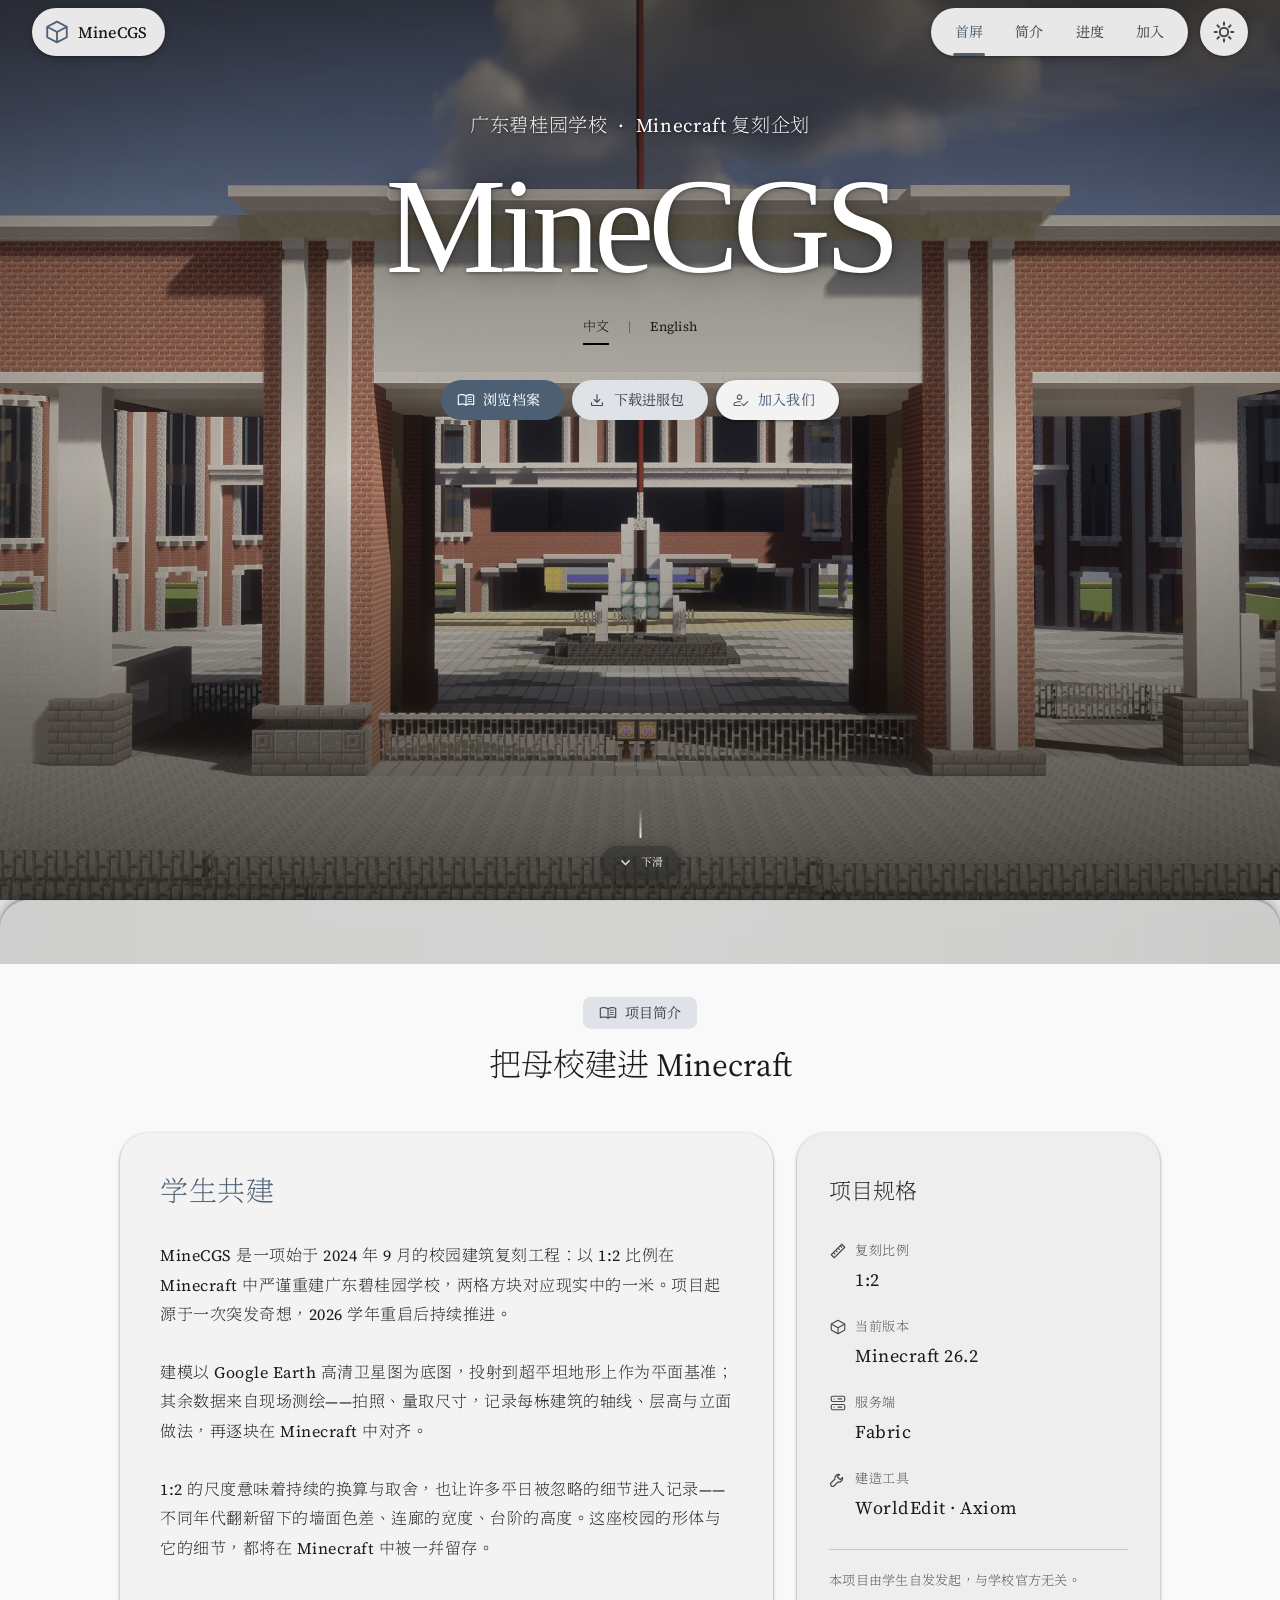
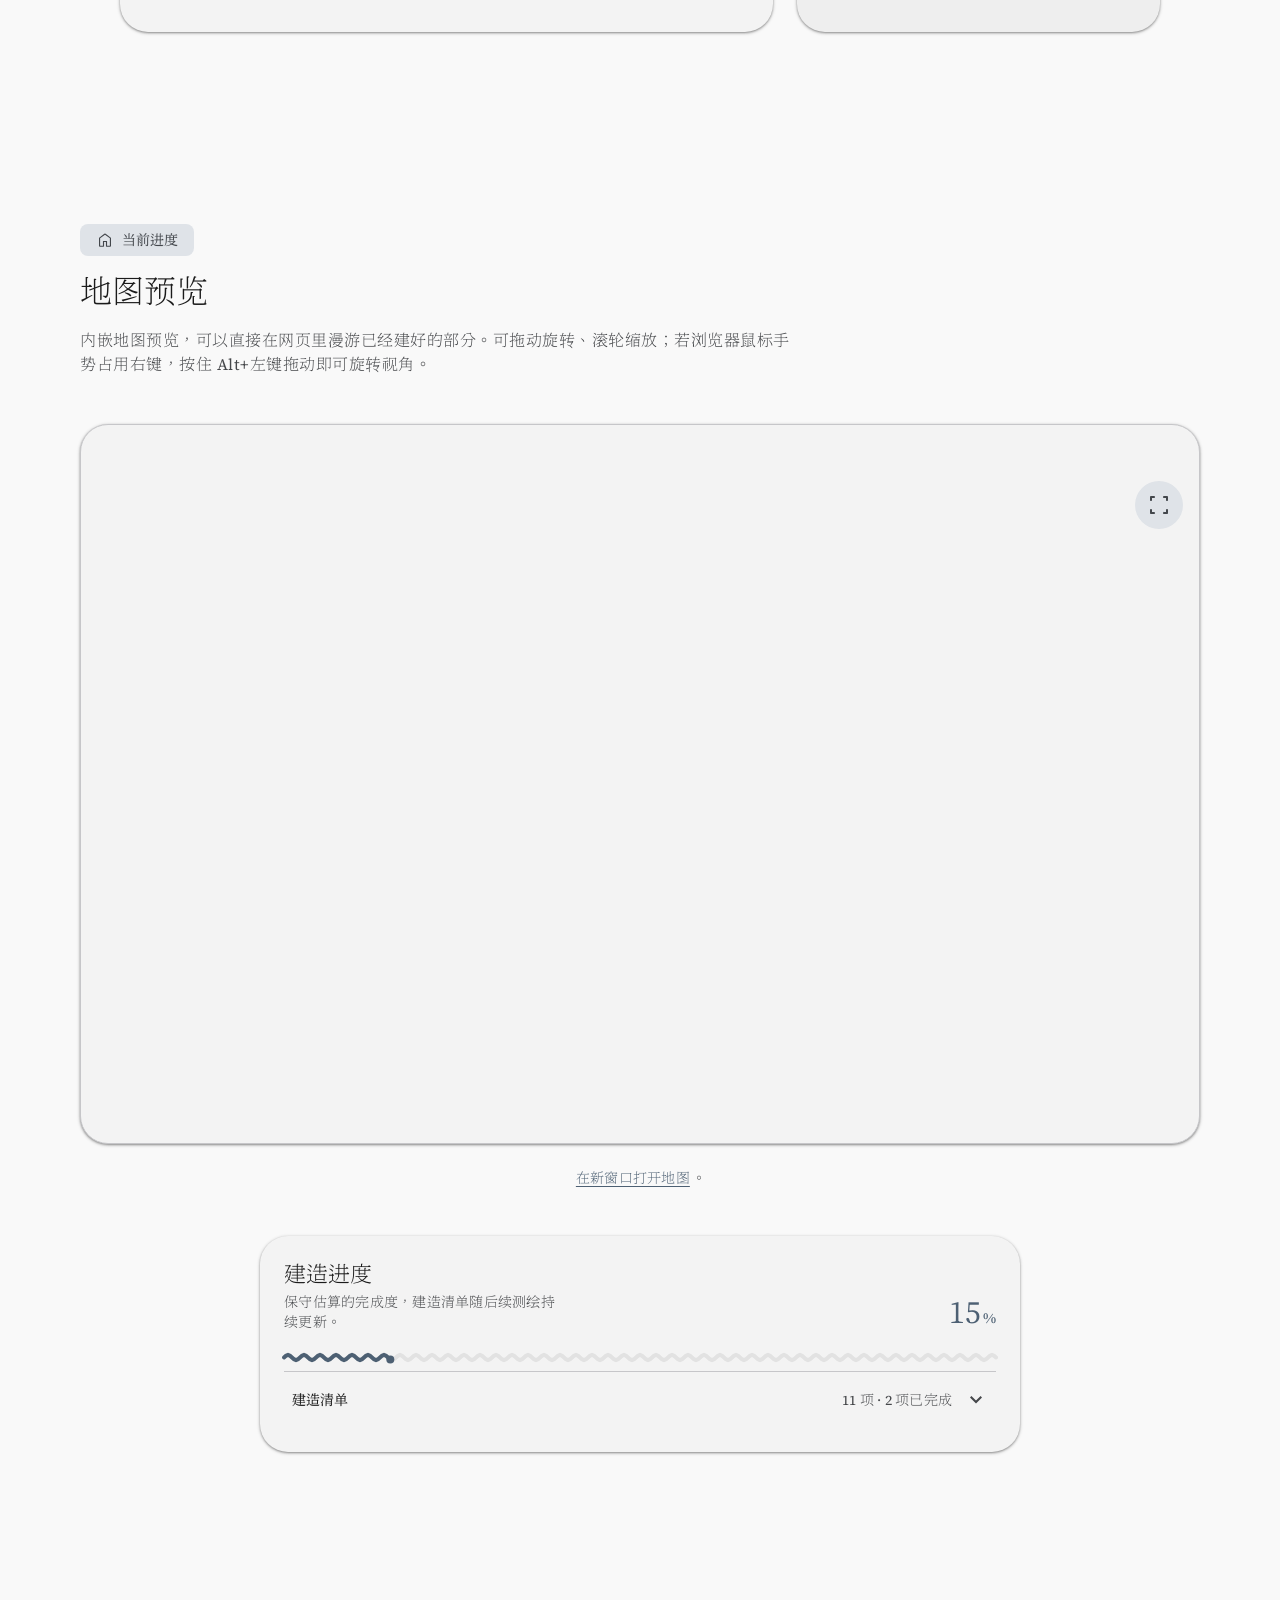
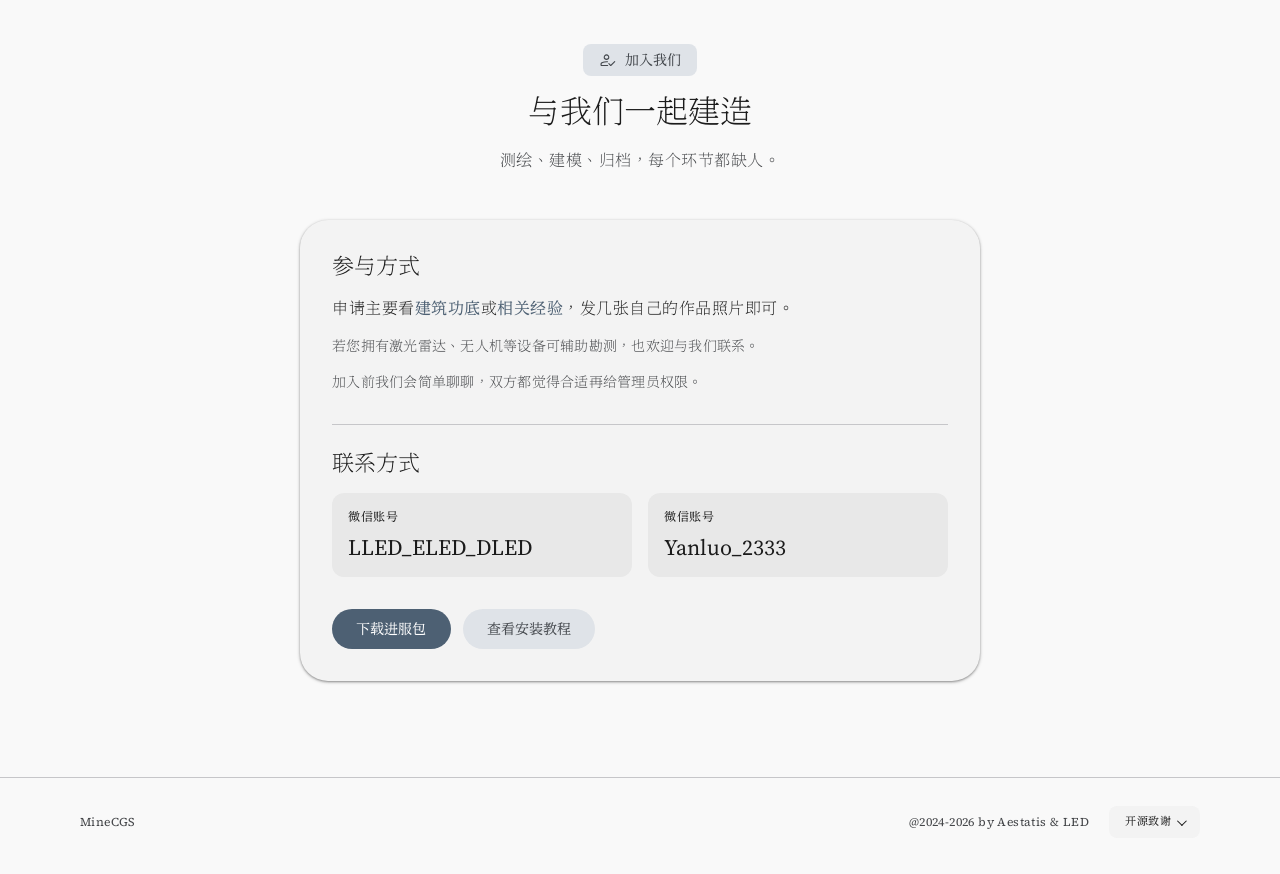
==== index.html @ dd3333c0 "Cover expanded mobile viewport with the full background bitmap" ====
<!DOCTYPE html>
<html lang="zh-CN" data-theme="light">
<head>
  <meta charset="UTF-8" />
  <meta name="viewport" content="width=device-width, initial-scale=1.0, viewport-fit=cover" />
  <title>MineCGS</title>
  <link rel="icon" href="favicon.ico?v=107" sizes="16x16 32x32 48x48 64x64" />
  <link rel="icon" type="image/png" href="favicon.png?v=107" sizes="256x256" />
  <link rel="apple-touch-icon" href="apple-touch-icon.png?v=107" sizes="180x180" />
  <meta name="description" content="MineCGS —— 以 1:2 比例在 Minecraft 中严谨复刻广东碧桂园学校校园的学生自发项目。" />
  <link rel="preconnect" href="https://fonts.googleapis.com" />
  <link rel="preconnect" href="https://fonts.gstatic.com" crossorigin />
  <link href="https://fonts.googleapis.com/css2?family=Source+Serif+4:opsz,wght@8..60,400;8..60,500&display=swap" rel="stylesheet" />
  <link rel="stylesheet" href="fonts/jinshu.css?v=137" />
  <link rel="preload" href="fonts/jinshu-light.woff2?v=137" as="font" type="font/woff2" crossorigin />
  <!-- ?v= 资源版本号：发布站无缓存响应头时击穿浏览器启发式缓存，改版即换号 -->
  <link rel="stylesheet" href="style.css?v=137" />

</head>
<body>
  <a class="skip-link body-medium" href="#intro">跳至项目简介</a>

  <!-- 接缝背景统一容器：模糊图/双色 veil 在 surface 内，边线/投影在 edge 内。
       窗口与静态阴影共用同一滚动采样；图片与色调反向补偿，构图冻结。
       不再让内容面板单独绘制接缝装饰。 -->
  <div class="page-bg" aria-hidden="true">
    <div class="page-bg__surface">
      <div class="page-bg__image"></div>
    </div>
    <div class="page-bg__edge"></div>
  </div>

  <!-- MD3 Top App Bar（small） -->
  <header class="top-bar" id="topBar">
    <!-- 左上 logo badge（悬浮胶囊：方块标记 + 品牌名）；hero 区隐藏
         （is-away），滚至 intro 浮入出场 -->
    <a class="brand is-away" href="#hero" aria-label="MineCGS 首页">
      <svg class="brand__mark" viewBox="0 0 24 24" aria-hidden="true">
        <path d="M12 2.4 21 7.2v9.6L12 21.6 3 16.8V7.2l9-4.8Z" fill="none" stroke="currentColor" stroke-width="1.7" stroke-linejoin="round"/>
        <path d="M3.3 7.35 12 12l8.7-4.65M12 12v9.4" fill="none" stroke="currentColor" stroke-width="1.7" stroke-linecap="round" stroke-linejoin="round"/>
      </svg>
      <span class="brand__name title-medium">MineCGS</span>
    </a>
    <!-- 主题切换：MD3 icon button（48dp 触控 / 24dp 图标 / corner-full 状态层） -->
    <button class="icon-btn theme-toggle" id="themeToggle" type="button" aria-label="切换深浅色模式" title="切换深浅色模式">
        <svg class="theme-toggle__icon theme-toggle__icon--sun" viewBox="0 0 24 24" fill="none" stroke="currentColor" stroke-width="2" stroke-linecap="round" aria-hidden="true">
          <circle cx="12" cy="12" r="4.2"></circle>
          <path d="M12 2.6v2.2M12 19.2v2.2M2.6 12h2.2M19.2 12h2.2M5.4 5.4l1.6 1.6M17 17l1.6 1.6M18.6 5.4L17 7M7 17l-1.6 1.6"></path>
        </svg>
        <svg class="theme-toggle__icon theme-toggle__icon--moon" viewBox="0 0 24 24" fill="none" stroke="currentColor" stroke-width="2" stroke-linecap="round" stroke-linejoin="round" aria-hidden="true">
          <path d="M20.4 14.2A8.6 8.6 0 0 1 9.8 3.6a8.6 8.6 0 1 0 10.6 10.6Z"></path>
        </svg>
    </button>

    <!-- MD3 Primary tab row（48dp 高 / 32×3 指示器 / label-large）：滚动同步激活 -->
    <nav class="tabs" id="tabs" aria-label="主导航">
      <span class="tabs__indicator" id="tabsIndicator" aria-hidden="true"></span>
      <a class="tabs__tab label-large is-active" href="#hero" data-section="hero">首屏</a>
      <a class="tabs__tab label-large" href="#intro" data-section="intro">简介</a>
      <a class="tabs__tab label-large" href="#progress" data-section="progress">进度</a>
      <a class="tabs__tab label-large" href="#join" data-section="join">加入</a>
    </nav>
  </header>

  <main>
    <!-- 一、首屏 Hero · 独立封面页（sticky 钉住，内容面板滑过交接） -->
    <section class="hero" id="hero">
      <!-- 合成层：图像 + 遮罩（自始至终原图不做淡出，交接由圆角下页
           上滑物理覆盖完成；遮罩不单独残留） -->
      <div class="hero__visual" id="heroVisual" aria-hidden="true">
        <div class="hero__bg"></div>
        <div class="hero__veil"></div>
      </div>

      <div class="hero__stage" id="heroStage">
        <article class="hero__cover" id="heroPanel">
          <p class="hero__subtitle"><span class="hero__school-full">广东碧桂园学校</span><span class="hero__school-compact" title="广东碧桂园学校">广东碧桂园学校</span><span class="hero__subtitle-separator" aria-hidden="true">·</span><span>Minecraft 复刻企划</span></p>
          <h1>MineCGS</h1>
          <div class="language-switch" role="radiogroup" aria-label="语言">
            <button class="language-switch__choice" type="button" role="radio" aria-checked="true" data-language="zh" lang="zh-CN">中文</button>
            <span class="language-switch__divider" aria-hidden="true"></span>
            <button class="language-switch__choice" type="button" role="radio" aria-checked="false" data-language="en" lang="en" tabindex="-1">English</button>
          </div>
          <div class="hero__actions">
            <!-- MD3 五色式按钮 · image 语境选型：Filled / Tonal / Elevated
                 （三者均自携容器色，压在照片上任何主题下都保对比度；
                 20dp Material Symbols 图标 + label-large 标签） -->
            <a class="btn btn--filled sl label-large" href="#intro">
              <svg class="btn__icon" viewBox="0 -960 960 960" aria-hidden="true"><path d="M248-300q53.57 0 104.28 12.5Q403-275 452-250v-427q-45-30-97.62-46.5Q301.76-740 248-740q-38 0-74.5 9.5T100-707v434q31-14 70.5-20.5T248-300Zm264 50q50-25 98-37.5T712-300q38 0 78.5 6t69.5 16v-429q-34-17-71.82-25-37.82-8-76.18-8-54 0-104.5 16.5T512-677v427Zm-44.5 77.5Q461-174 456-178q-47-29-99.85-45-52.84-16-108.15-16-36.54 0-71.77 9T106-208q-23.1 11-44.55-3Q40-225 40-251v-463q0-15 7-27.5T68-761q42-20 87.39-29.5 45.4-9.5 92.61-9.5 63 0 122.5 17T482-731q51-35 109.5-52T712-800q46.87 0 91.93 9.5Q849-781 891-761q14 7 21.5 19.5T920-714v463q0 27.89-22.5 42.45Q875-194 853-208q-34-14-69.23-22.5Q748.54-239 712-239q-54.27 0-106.14 16Q554-207 508-178q-5 4-11.5 5.5T482-171q-8 0-14.5-1.5ZM276-489Zm284-119q0-5.52 4.02-11.34 4.03-5.82 8.98-7.66 30-11 61.34-17 31.33-6 65.91-6 21.61 0 42.68 2.5T784-640q6 2 11 7.4 5 5.39 5 12.13 0 11.47-7.5 17.47-7.5 6-18.5 3-16.8-5-35.4-7.5Q720-610 700-610q-29 0-56 5.5T591-588q-14 5-22.5-.5T560-608Zm0 220q0-5.81 4.02-11.94 4.03-6.12 8.98-8.06 30-11 61.34-16.5 31.33-5.5 65.91-5.5 21.61 0 42.68 2.5T784-420q6 2 11 7.4 5 5.39 5 12.13 0 11.47-7.5 17.47-7.5 6-18.5 3-16.8-5-35.4-7.5Q720-390 700-390q-29 0-56 5t-53 16q-14 5-22.5 0t-8.5-19Zm0-110q0-5.52 4.02-11.34 4.03-5.82 8.98-7.66 30-11 61.34-17 31.33-6 65.91-6 21.61 0 42.68 2.5T784-530q6 2 11 7.4 5 5.39 5 12.13 0 11.47-7.5 17.47-7.5 6-18.5 3-16.8-5-35.4-7.5Q720-500 700-500q-29 0-56 5.5T591-478q-14 5-22.5-.5T560-498Z"/></svg>
              浏览档案
            </a>
            <!-- 进服包（Modrinth 轻量格式 .mrpack，约 324KB）：内含全部 mod 的下载清单
                （modrinth.index.json）、客户端配置与选项档（overrides/）、内置服务器
                 地址（servers.dat）与 PCL 安装档（Setup.ini）—— 拖入 PCL 等 Java 版启动器即自动
                 下载 MC 26.2 + Fabric 0.19.5 与全部模组。用 Modrinth 官方扩展名 .mrpack
                （启动器按扩展名识别包格式），且可避开托管 WAF 对 .zip 下载的误拦；
                 随站直链托管，无第三方跳转；更新包时仅需替换同名文件 -->
            <a class="btn btn--tonal sl label-large" id="downloadBtn" href="./minecgs-modpack.mrpack" download="MineCGS-进服包-MC26.2-Fabric0.19.5.mrpack" title="Modrinth 轻量包（约 324KB）：拖入 PCL 等 Java 版启动器，自动安装 MC 26.2 + Fabric 0.19.5 与全部模组、配置和服务器地址">
              <svg class="btn__icon" viewBox="0 -960 960 960" aria-hidden="true"><path d="M469-327q-5-2-10-7L308-485q-9-9.27-8.5-21.64.5-12.36 9.11-21.36 9.39-9 21.89-9t21.5 9l98 99v-341q0-12.75 8.68-21.38 8.67-8.62 21.5-8.62 12.82 0 21.32 8.62 8.5 8.63 8.5 21.38v341l99-99q8.8-9 20.9-8.5 12.1.5 21.49 9.5 8.61 9 8.61 21.5t-9 21.5L501-334q-5 5-10.13 7-5.14 2-11 2-5.87 0-10.87-2ZM220-160q-24 0-42-18t-18-42v-113q0-12.75 8.68-21.38 8.67-8.62 21.5-8.62 12.82 0 21.32 8.62 8.5 8.63 8.5 21.38v113h520v-113q0-12.75 8.68-21.38 8.67-8.62 21.5-8.62 12.82 0 21.32 8.62 8.5 8.63 8.5 21.38v113q0 24-18 42t-42 18H220Z"/></svg>
              下载进服包
            </a>
            <a class="btn btn--elevated sl label-large" href="#join">
              <svg class="btn__icon" viewBox="0 -960 960 960" aria-hidden="true"><path d="M140-160q-24.75 0-42.37-17.63Q80-195.25 80-220v-34q0-34 17-62.5t51-43.5q72-32 132-46t120-14q14 0 29 .75t27 2.25q12.12 1.55 20.56 11.64 8.44 10.08 6.44 22.5-2 10.86-11.5 18.36T450-358q-14-1-27-1.5t-23-.5q-58 0-105.5 10.5T172-306q-17 8-24.5 23t-7.5 29v34h319q12.75 0 21.38 8.68 8.62 8.67 8.62 21.5 0 12.82-8.62 21.32-8.63 8.5-21.38 8.5H140Zm485-68 192-192q9-9 21-9t21 9q9 9 9 21t-9 21L646-165q-9 9-21 9t-21-9l-99-99q-9-9-9-21t9-21q9-9 21-9t21 9l78 78ZM292-524q-42-42-42-108t42-108q42-42 108-42t108 42q42 42 42 108t-42 108q-42 42-108 42t-108-42Zm153 290Zm19.5-333.5Q490-593 490-632t-25.5-64.5Q439-722 400-722t-64.5 25.5Q310-671 310-632t25.5 64.5Q361-542 400-542t64.5-25.5ZM400-632Z"/></svg>
              加入我们
            </a>
          </div>
        </article>
      </div>

      <div class="scroll-hint label-small" aria-hidden="true">
        <span class="scroll-hint__line"></span>
        <span class="scroll-hint__pill">
          <svg class="scroll-hint__chevron" viewBox="0 -960 960 960"><path d="M480-344 240-584l56-56 184 184 184-184 56 56-240 240Z"/></svg>
          下滑
        </span>
      </div>
    </section>

    <!-- 二~四、内容面板：从封面之上滑过的 sheet（圆角顶边 + 上投影） -->
    <div class="page-sheet" id="pageSheet">

    <!-- 二、项目简介 Intro -->
    <section class="section section--center intro" id="intro">
      <div class="section__inner">
        <div class="section-kicker reveal">
          <span class="kicker-tag label-large">
            <svg class="kicker-tag__icon" viewBox="0 -960 960 960" aria-hidden="true"><path d="M248-300q53.57 0 104.28 12.5Q403-275 452-250v-427q-45-30-97.62-46.5Q301.76-740 248-740q-38 0-74.5 9.5T100-707v434q31-14 70.5-20.5T248-300Zm264 50q50-25 98-37.5T712-300q38 0 78.5 6t69.5 16v-429q-34-17-71.82-25-37.82-8-76.18-8-54 0-104.5 16.5T512-677v427Zm-44.5 77.5Q461-174 456-178q-47-29-99.85-45-52.84-16-108.15-16-36.54 0-71.77 9T106-208q-23.1 11-44.55-3Q40-225 40-251v-463q0-15 7-27.5T68-761q42-20 87.39-29.5 45.4-9.5 92.61-9.5 63 0 122.5 17T482-731q51-35 109.5-52T712-800q46.87 0 91.93 9.5Q849-781 891-761q14 7 21.5 19.5T920-714v463q0 27.89-22.5 42.45Q875-194 853-208q-34-14-69.23-22.5Q748.54-239 712-239q-54.27 0-106.14 16Q554-207 508-178q-5 4-11.5 5.5T482-171q-8 0-14.5-1.5ZM276-489Zm284-119q0-5.52 4.02-11.34 4.03-5.82 8.98-7.66 30-11 61.34-17 31.33-6 65.91-6 21.61 0 42.68 2.5T784-640q6 2 11 7.4 5 5.39 5 12.13 0 11.47-7.5 17.47-7.5 6-18.5 3-16.8-5-35.4-7.5Q720-610 700-610q-29 0-56 5.5T591-588q-14 5-22.5-.5T560-608Zm0 220q0-5.81 4.02-11.94 4.03-6.12 8.98-8.06 30-11 61.34-16.5 31.33-5.5 65.91-5.5 21.61 0 42.68 2.5T784-420q6 2 11 7.4 5 5.39 5 12.13 0 11.47-7.5 17.47-7.5 6-18.5 3-16.8-5-35.4-7.5Q720-390 700-390q-29 0-56 5t-53 16q-14 5-22.5 0t-8.5-19Zm0-110q0-5.52 4.02-11.34 4.03-5.82 8.98-7.66 30-11 61.34-17 31.33-6 65.91-6 21.61 0 42.68 2.5T784-530q6 2 11 7.4 5 5.39 5 12.13 0 11.47-7.5 17.47-7.5 6-18.5 3-16.8-5-35.4-7.5Q720-500 700-500q-29 0-56 5.5T591-478q-14 5-22.5-.5T560-498Z"/></svg>
            项目简介
          </span>
          <h2 class="headline-large">把母校建进 Minecraft</h2>
        </div>

        <div class="intro__cards">
          <article class="intro__layout reveal" data-delay="1">
            <div class="intro__card-heading">
              <h3 class="intro__card-title">学生共建</h3>
            </div>
            <p class="intro__lead body-large">MineCGS 是一项始于 2024 年 9 月的校园建筑复刻工程：以 <span class="intro__ratio">1:2 比例</span>在 Minecraft 中严谨重建广东碧桂园学校，两格方块对应现实中的一米。项目起源于一次突发奇想，2026 学年重启后持续推进。</p>
            <p class="intro__body body-large">建模以 Google Earth 高清卫星图为底图，投射到超平坦地形上作为平面基准；其余数据来自现场测绘——拍照、量取尺寸，记录每栋建筑的轴线、层高与立面做法，再逐块在 Minecraft 中对齐。</p>
            <p class="intro__body body-large">1:2 的尺度意味着持续的换算与取舍，也让许多平日被忽略的细节进入记录——不同年代翻新留下的墙面色差、连廊的宽度、台阶的高度。这座校园的形体与它的细节，都将在 Minecraft 中被一并留存。</p>
          </article>
          <aside class="spec-card reveal" data-delay="2" aria-labelledby="spec-title">
            <div class="intro__card-heading">
              <h3 class="spec-card__title title-large" id="spec-title">项目规格</h3>
            </div>
            <dl class="spec-list">
              <div class="spec-list__item"><dt class="spec-list__name"><svg class="spec-list__icon" viewBox="0 0 24 24" aria-hidden="true"><path d="m3 17 14-14 4 4L7 21 3 17Zm3-3 2 2m1-5 2 2m1-5 2 2m1-5 2 2"/></svg>复刻比例</dt><dd class="spec-list__value">1:2</dd></div>
              <div class="spec-list__item"><dt class="spec-list__name"><svg class="spec-list__icon" viewBox="0 0 24 24" aria-hidden="true"><path d="m12 3 9 5v8l-9 5-9-5V8l9-5ZM3 8l9 5 9-5m-9 5v8"/></svg>当前版本</dt><dd class="spec-list__value">Minecraft 26.2</dd></div>
              <div class="spec-list__item"><dt class="spec-list__name"><svg class="spec-list__icon" viewBox="0 0 24 24" aria-hidden="true"><rect x="3" y="3" width="18" height="7" rx="2"/><rect x="3" y="14" width="18" height="7" rx="2"/><path d="M7 6.5h.01M7 17.5h.01M12 6.5h5M12 17.5h5"/></svg>服务端</dt><dd class="spec-list__value">Fabric</dd></div>
              <div class="spec-list__item"><dt class="spec-list__name"><svg class="spec-list__icon" viewBox="0 0 24 24" aria-hidden="true"><path d="M14 6a5 5 0 0 0-6 6L3 17a2.8 2.8 0 0 0 4 4l5-5a5 5 0 0 0 6-6l-3 3-4-4 3-3Z"/></svg>建造工具</dt><dd class="spec-list__value">WorldEdit · Axiom</dd></div>
            </dl>
            <p class="disclaimer__text body-medium">本项目由学生自发发起，与学校官方无关。</p>
          </aside>
        </div>
      </div>
    </section>

    <!-- 三、当前进度 Progress -->
    <section class="section progress" id="progress">
      <div class="section__inner">
        <div class="section-kicker reveal">
          <span class="kicker-tag label-large">
            <svg class="kicker-tag__icon" viewBox="0 -960 960 960" aria-hidden="true"><path d="M220-180h150v-220q0-12.75 8.63-21.38Q387.25-430 400-430h160q12.75 0 21.38 8.62Q590-412.75 590-400v220h150v-390L480-765 220-570v390Zm-60 0v-390q0-14.25 6.38-27 6.37-12.75 17.62-21l260-195q15.68-12 35.84-12Q500-825 516-813l260 195q11.25 8.25 17.63 21 6.37 12.75 6.37 27v390q0 24.75-17.62 42.37Q764.75-120 740-120H560q-12.75 0-21.37-8.63Q530-137.25 530-150v-220H430v220q0 12.75-8.62 21.37Q412.75-120 400-120H220q-24.75 0-42.37-17.63Q160-155.25 160-180Zm320-293Z"/></svg>
            当前进度
          </span>
          <h2 class="headline-large">地图预览</h2>
          <p class="body-large">内嵌地图预览，可以直接在网页里漫游已经建好的部分。可拖动旋转、滚轮缩放；若浏览器鼠标手势占用右键，按住 Alt+左键拖动即可旋转视角。</p>
        </div>

        <div class="progress__frame-wrap reveal" data-delay="1">
          <div class="map-shell">
            <!-- MD3 标准 icon button（48dp 触控 / 24dp 图标 / corner-full 状态层）：
                 全屏预览开关，悬浮右上角；fullscreenchange 切换图标与 aria-label -->
            <button class="map-fs" id="mapFsBtn" type="button" aria-label="全屏预览地图" title="全屏预览">
              <svg class="map-fs__icon map-fs__icon--enter" viewBox="0 -960 960 960" aria-hidden="true"><path d="M200-200h80q17 0 28.5 11.5T320-160q0 17-11.5 28.5T280-120H160q-17 0-28.5-11.5T120-160v-120q0-17 11.5-28.5T160-320q17 0 28.5 11.5T200-280v80Zm560 0v-80q0-17 11.5-28.5T800-320q17 0 28.5 11.5T840-280v120q0 17-11.5 28.5T800-120H680q-17 0-28.5-11.5T640-160q0 17 11.5-28.5T680-200h80ZM200-760v80q0 17-11.5 28.5T160-640q-17 0-28.5-11.5T120-680v-120q0-17 11.5-28.5T160-840h120q17 0 28.5 11.5T320-800q0 17-11.5 28.5T280-760h-80Zm560 0h-80q-17 0-28.5-11.5T640-800q0-17 11.5-28.5T680-840h120q17 0 28.5 11.5T840-800v120q0 17-11.5 28.5T800-640q-17 0-28.5-11.5T760-680v-80Z"/></svg>
              <svg class="map-fs__icon map-fs__icon--exit" viewBox="0 -960 960 960" aria-hidden="true"><path d="M240-240h-80q-17 0-28.5-11.5T120-280q0-17 11.5-28.5T160-320h120q17 0 28.5 11.5T320-280v120q0 17-11.5 28.5T280-120q-17 0-28.5-11.5T240-160v-80Zm480 0v80q0 17-11.5 28.5T680-120q-17 0-28.5-11.5T640-160v-120q0-17 11.5-28.5T680-320h120q17 0 28.5 11.5T840-280q0 17-11.5 28.5T800-240h-80ZM240-720v-80q0-17 11.5-28.5T280-840q17 0 28.5 11.5T320-800v120q0 17-11.5 28.5T280-640H160q-17 0-28.5-11.5T120-680q0-17 11.5-28.5T160-720h80Zm480 0h80q17 0 28.5 11.5T840-680q0 17-11.5 28.5T800-640H680q-17 0-28.5-11.5T640-680v-120q0-17 11.5-28.5T680-840q17 0 28.5 11.5T720-800v80Z"/></svg>
            </button>
            <!-- 地图预览内嵌（自建服务 map.minecgs.com，Cloudflare + HTTPS）。
                 默认加载状态：不带任何视角/缩放/定位预设参数（71 轮定案，
                 降低默认渲染压力）。历史教训：src="#" 会把页面自身递归
                 载入 iframe（无限套娃），任何占位/内嵌都禁用 "#" -->
            <iframe
              src="https://map.minecgs.com/"
              title="MineCGS 校园地图预览"
              width="100%" height="100%" loading="lazy"
              referrerpolicy="no-referrer-when-downgrade"></iframe>
          </div>
        </div>

        <p class="progress__note body-medium reveal" data-delay="2"><a href="https://map.minecgs.com/" target="_blank" rel="noopener">在新窗口打开地图</a>。</p>

        <!-- 建造进度卡（MD3 Linear Progress + Outlined Segmented Button + Checkbox List） -->
        <div class="progress-card reveal" data-delay="3">
          <div class="progress-card__head">
            <div class="progress-card__intro">
              <p class="progress-card__title title-large">建造进度</p>
              <p class="progress-card__sub body-medium">保守估算的完成度，建造清单随后续测绘持续更新。</p>
            </div>
            <p class="progress-card__pct headline-large"><span class="progress-card__num">15</span><span class="progress-card__unit label-large">%</span></p>
          </div>

          <!-- MD3 Expressive Wavy Linear Progress Indicator · determinate 15%
               （波浪 track + 波浪 active + 末端 stop 圆点；path 由 main.js 按容器宽度生成） -->
          <div class="lp lp--wavy" style="--lp-value: 15%" role="progressbar" aria-label="整体建造进度" aria-valuemin="0" aria-valuemax="100" aria-valuenow="15">
            <svg class="lp__svg" aria-hidden="true" focusable="false"></svg>
          </div>

          <!-- 建造清单折叠面板（默认收起，展开显示筛选 + 清单） -->
          <div class="clp">
            <button class="clp__trigger" type="button" aria-expanded="false" aria-controls="clpPanel">
              <span class="clp__label label-large">建造清单</span>
              <span class="clp__meta body-medium">11 项 · 2 项已完成</span>
              <!-- Material Symbols Rounded · expand_more -->
              <svg class="clp__chev" viewBox="0 -960 960 960" aria-hidden="true"><path d="M480-344 240-584l56-56 184 184 184-184 56 56-240 240Z"/></svg>
            </button>
            <div class="clp__panel" id="clpPanel">
              <div class="clp__inner">

          <!-- MD3 Outlined Segmented Button · single-select（清单筛选） -->
          <div class="seg" role="radiogroup" aria-label="按状态筛选建造清单">
            <button class="seg__btn label-large is-selected" type="button" role="radio" aria-checked="true" data-filter="all">
              <!-- Material Symbols Rounded · check（与勾选框同一 path） -->
              <svg class="seg__check" viewBox="0 -960 960 960" aria-hidden="true"><path d="m378-332 363-363q9.27-9 21.64-9 12.36 0 21.36 9.05 9 9.06 9 21.5 0 12.45-9 21.45L399-267q-9 9-21 9t-21-9L175-449q-9-9.07-8.5-21.53.5-12.47 9.55-21.47 9.06-9 21.5-9 12.45 0 21.45 9l159 160Z"/></svg>
              <span>全部</span>
            </button>
            <button class="seg__btn label-large" type="button" role="radio" aria-checked="false" data-filter="done">
              <svg class="seg__check" viewBox="0 -960 960 960" aria-hidden="true"><path d="m378-332 363-363q9.27-9 21.64-9 12.36 0 21.36 9.05 9 9.06 9 21.5 0 12.45-9 21.45L399-267q-9 9-21 9t-21-9L175-449q-9-9.07-8.5-21.53.5-12.47 9.55-21.47 9.06-9 21.5-9 12.45 0 21.45 9l159 160Z"/></svg>
              <span>已完成</span>
            </button>
            <button class="seg__btn label-large" type="button" role="radio" aria-checked="false" data-filter="todo">
              <svg class="seg__check" viewBox="0 -960 960 960" aria-hidden="true"><path d="m378-332 363-363q9.27-9 21.64-9 12.36 0 21.36 9.05 9 9.06 9 21.5 0 12.45-9 21.45L399-267q-9 9-21 9t-21-9L175-449q-9-9.07-8.5-21.53.5-12.47 9.55-21.47 9.06-9 21.5-9 12.45 0 21.45 9l159 160Z"/></svg>
              <span>未完成</span>
            </button>
          </div>

          <!-- MD3 Checkbox 清单（状态展示：勾选=已完成） -->
          <ul class="todo-list" aria-label="建造清单">
            <li class="todo-list__item is-done">
              <span class="todo-box" aria-hidden="true"><svg viewBox="0 -960 960 960"><path d="m378-332 363-363q9.27-9 21.64-9 12.36 0 21.36 9.05 9 9.06 9 21.5 0 12.45-9 21.45L399-267q-9 9-21 9t-21-9L175-449q-9-9.07-8.5-21.53.5-12.47 9.55-21.47 9.06-9 21.5-9 12.45 0 21.45 9l159 160Z"/></svg></span>
              <span class="todo-list__label body-large">大门 · 外立面</span>
              <span class="todo-list__status body-medium">已完成</span>
            </li>
            <li class="todo-list__item is-done">
              <span class="todo-box" aria-hidden="true"><svg viewBox="0 -960 960 960"><path d="m378-332 363-363q9.27-9 21.64-9 12.36 0 21.36 9.05 9 9.06 9 21.5 0 12.45-9 21.45L399-267q-9 9-21 9t-21-9L175-449q-9-9.07-8.5-21.53.5-12.47 9.55-21.47 9.06-9 21.5-9 12.45 0 21.45 9l159 160Z"/></svg></span>
              <span class="todo-list__label body-large">行政楼 · 外立面</span>
              <span class="todo-list__status body-medium">已完成</span>
            </li>
            <li class="todo-list__item">
              <span class="todo-box" aria-hidden="true"><svg viewBox="0 -960 960 960"><path d="m378-332 363-363q9.27-9 21.64-9 12.36 0 21.36 9.05 9 9.06 9 21.5 0 12.45-9 21.45L399-267q-9 9-21 9t-21-9L175-449q-9-9.07-8.5-21.53.5-12.47 9.55-21.47 9.06-9 21.5-9 12.45 0 21.45 9l159 160Z"/></svg></span>
              <span class="todo-list__label body-large">小学部</span>
              <span class="todo-list__status body-medium">在建中</span>
            </li>
            <li class="todo-list__item">
              <span class="todo-box" aria-hidden="true"><svg viewBox="0 -960 960 960"><path d="m378-332 363-363q9.27-9 21.64-9 12.36 0 21.36 9.05 9 9.06 9 21.5 0 12.45-9 21.45L399-267q-9 9-21 9t-21-9L175-449q-9-9.07-8.5-21.53.5-12.47 9.55-21.47 9.06-9 21.5-9 12.45 0 21.45 9l159 160Z"/></svg></span>
              <span class="todo-list__label body-large">初中部</span>
              <span class="todo-list__status body-medium">在建中</span>
            </li>
            <li class="todo-list__item">
              <span class="todo-box" aria-hidden="true"><svg viewBox="0 -960 960 960"><path d="m378-332 363-363q9.27-9 21.64-9 12.36 0 21.36 9.05 9 9.06 9 21.5 0 12.45-9 21.45L399-267q-9 9-21 9t-21-9L175-449q-9-9.07-8.5-21.53.5-12.47 9.55-21.47 9.06-9 21.5-9 12.45 0 21.45 9l159 160Z"/></svg></span>
              <span class="todo-list__label body-large">山体</span>
              <span class="todo-list__status body-medium">待建</span>
            </li>
            <li class="todo-list__item">
              <span class="todo-box" aria-hidden="true"><svg viewBox="0 -960 960 960"><path d="m378-332 363-363q9.27-9 21.64-9 12.36 0 21.36 9.05 9 9.06 9 21.5 0 12.45-9 21.45L399-267q-9 9-21 9t-21-9L175-449q-9-9.07-8.5-21.53.5-12.47 9.55-21.47 9.06-9 21.5-9 12.45 0 21.45 9l159 160Z"/></svg></span>
              <span class="todo-list__label body-large">AP 楼</span>
              <span class="todo-list__status body-medium">待建</span>
            </li>
            <li class="todo-list__item">
              <span class="todo-box" aria-hidden="true"><svg viewBox="0 -960 960 960"><path d="m378-332 363-363q9.27-9 21.64-9 12.36 0 21.36 9.05 9 9.06 9 21.5 0 12.45-9 21.45L399-267q-9 9-21 9t-21-9L175-449q-9-9.07-8.5-21.53.5-12.47 9.55-21.47 9.06-9 21.5-9 12.45 0 21.45 9l159 160Z"/></svg></span>
              <span class="todo-list__label body-large">国际高中楼</span>
              <span class="todo-list__status body-medium">待建</span>
            </li>
            <li class="todo-list__item">
              <span class="todo-box" aria-hidden="true"><svg viewBox="0 -960 960 960"><path d="m378-332 363-363q9.27-9 21.64-9 12.36 0 21.36 9.05 9 9.06 9 21.5 0 12.45-9 21.45L399-267q-9 9-21 9t-21-9L175-449q-9-9.07-8.5-21.53.5-12.47 9.55-21.47 9.06-9 21.5-9 12.45 0 21.45 9l159 160Z"/></svg></span>
              <span class="todo-list__label body-large">少年宫</span>
              <span class="todo-list__status body-medium">待建</span>
            </li>
            <li class="todo-list__item">
              <span class="todo-box" aria-hidden="true"><svg viewBox="0 -960 960 960"><path d="m378-332 363-363q9.27-9 21.64-9 12.36 0 21.36 9.05 9 9.06 9 21.5 0 12.45-9 21.45L399-267q-9 9-21 9t-21-9L175-449q-9-9.07-8.5-21.53.5-12.47 9.55-21.47 9.06-9 21.5-9 12.45 0 21.45 9l159 160Z"/></svg></span>
              <span class="todo-list__label body-large">两个操场</span>
              <span class="todo-list__status body-medium">待建</span>
            </li>
            <li class="todo-list__item">
              <span class="todo-box" aria-hidden="true"><svg viewBox="0 -960 960 960"><path d="m378-332 363-363q9.27-9 21.64-9 12.36 0 21.36 9.05 9 9.06 9 21.5 0 12.45-9 21.45L399-267q-9 9-21 9t-21-9L175-449q-9-9.07-8.5-21.53.5-12.47 9.55-21.47 9.06-9 21.5-9 12.45 0 21.45 9l159 160Z"/></svg></span>
              <span class="todo-list__label body-large">剧院</span>
              <span class="todo-list__status body-medium">待建</span>
            </li>
            <li class="todo-list__item">
              <span class="todo-box" aria-hidden="true"><svg viewBox="0 -960 960 960"><path d="m378-332 363-363q9.27-9 21.64-9 12.36 0 21.36 9.05 9 9.06 9 21.5 0 12.45-9 21.45L399-267q-9 9-21 9t-21-9L175-449q-9-9.07-8.5-21.53.5-12.47 9.55-21.47 9.06-9 21.5-9 12.45 0 21.45 9l159 160Z"/></svg></span>
              <span class="todo-list__label body-large">宿舍</span>
              <span class="todo-list__status body-medium">待建</span>
            </li>
          </ul>

              </div>
            </div>
          </div>
        </div>
      </div>
    </section>

    <!-- 四、加入我们 Join Us -->
    <section class="section section--center join" id="join">
      <div class="section__inner">
        <div class="section-kicker reveal">
          <span class="kicker-tag label-large">
            <svg class="kicker-tag__icon" viewBox="0 -960 960 960" aria-hidden="true"><path d="M140-160q-24.75 0-42.37-17.63Q80-195.25 80-220v-34q0-34 17-62.5t51-43.5q72-32 132-46t120-14q14 0 29 .75t27 2.25q12.12 1.55 20.56 11.64 8.44 10.08 6.44 22.5-2 10.86-11.5 18.36T450-358q-14-1-27-1.5t-23-.5q-58 0-105.5 10.5T172-306q-17 8-24.5 23t-7.5 29v34h319q12.75 0 21.38 8.68 8.62 8.67 8.62 21.5 0 12.82-8.62 21.32-8.63 8.5-21.38 8.5H140Zm485-68 192-192q9-9 21-9t21 9q9 9 9 21t-9 21L646-165q-9 9-21 9t-21-9l-99-99q-9-9-9-21t9-21q9-9 21-9t21 9l78 78ZM292-524q-42-42-42-108t42-108q42-42 108-42t108 42q42 42 42 108t-42 108q-42 42-108 42t-108-42Zm153 290Zm19.5-333.5Q490-593 490-632t-25.5-64.5Q439-722 400-722t-64.5 25.5Q310-671 310-632t25.5 64.5Q361-542 400-542t64.5-25.5ZM400-632Z"/></svg>
            加入我们
          </span>
          <h2 class="headline-large">与我们一起建造</h2>
          <p class="body-large">测绘、建模、归档，每个环节都缺人。</p>
        </div>

        <div class="join__card reveal" data-delay="1">
          <h3 class="join__details-title title-large">参与方式</h3>
          <p class="join__requirement body-large">申请主要看<strong>建筑功底</strong>或<strong>相关经验</strong>，发几张自己的作品照片即可。</p>
          <p class="join__note body-medium">若您拥有激光雷达、无人机等设备可辅助勘测，也欢迎与我们联系。</p>
          <p class="join__note body-medium">加入前我们会简单聊聊，双方都觉得合适再给管理员权限。</p>

          <div class="join__contact">
            <h3 class="join__contact-title title-large">联系方式</h3>
            <ul class="contact-list">
              <li class="contact-list__item"><span class="contact-list__label label-medium">微信账号</span><span class="contact-list__account title-large">LLED_ELED_DLED</span></li>
              <li class="contact-list__item"><span class="contact-list__label label-medium">微信账号</span><span class="contact-list__account title-large">Yanluo_2333</span></li>
            </ul>
          </div>
          <div class="join__actions">
            <button class="btn btn--filled sl label-large" type="button" id="joinDownload">下载进服包</button>
            <a class="btn btn--tonal sl label-large" href="install.html">查看安装教程</a>
          </div>
        </div>
      </div>
    </section>
    </div><!-- /.page-sheet -->
  </main>

  <!-- Extended FAB「下载进服包」dock（MD3 FAB：56dp 容器 / 24dp 图标 / corner-large）：
       零高度 sticky dock —— 滚过 hero 后浮现（JS 只管显隐）；页底 footer
       上探时由布局直接顶起（与 footer 边缘同速零延迟），触发与 hero
       下载按钮相同的免责弹窗流程 -->
  <div class="fab-dock">
    <button class="fab fab--extended sl" id="fabDownload" type="button" aria-label="下载进服包">
      <svg class="fab__icon" viewBox="0 -960 960 960" aria-hidden="true"><path d="M469-327q-5-2-10-7L308-485q-9-9.27-8.5-21.64.5-12.36 9.11-21.36 9.39-9 21.89-9t21.5 9l98 99v-341q0-12.75 8.68-21.38 8.67-8.62 21.5-8.62 12.82 0 21.32 8.62 8.5 8.63 8.5 21.38v341l99-99q8.8-9 20.9-8.5 12.1.5 21.49 9.5 8.61 9 8.61 21.5t-9 21.5L501-334q-5 5-10.13 7-5.14 2-11 2-5.87 0-10.87-2ZM220-160q-24 0-42-18t-18-42v-113q0-12.75 8.68-21.38 8.67-8.62 21.5-8.62 12.82 0 21.32 8.62 8.5 8.63 8.5 21.38v113h520v-113q0-12.75 8.68-21.38 8.67-8.62 21.5-8.62 12.82 0 21.32 8.62 8.5 8.63 8.5 21.38v113q0 24-18 42t-42 18H220Z"/></svg>
      <span class="fab__label label-large">下载进服包</span>
    </button>
  </div>

  <footer class="site-footer">
    <div class="site-footer__inner">
      <span class="body-small">MineCGS</span>
      <div class="site-footer__end">
        <span class="body-small" id="copyright">@2024-2026 by Aestatis &amp; LED</span>
        <details class="oss">
          <summary class="oss__summary label-small">开源致谢</summary>
          <div class="oss__menu">
            <p class="oss__title label-large">本站使用的开源项目</p>
            <ul class="oss__list body-small">
              <li><strong>Material Color Utilities</strong><span class="oss__by">Google</span><span class="oss__lic">Apache License 2.0</span></li>
              <li><strong>Material Symbols</strong><span class="oss__by">Google</span><span class="oss__lic">Apache License 2.0</span></li>
              <li><strong>地图预览引擎</strong><span class="oss__by">BlueColored</span><span class="oss__lic">MIT License</span></li>
              <li><strong>Source Serif 4</strong><span class="oss__by">Google Fonts</span><span class="oss__lic">SIL Open Font License 1.1</span></li>
              <li><strong>寒蝉锦书宋</strong><span class="oss__by">ChillType / Adobe</span><span class="oss__lic">SIL Open Font License 1.1</span></li>
            </ul>
          </div>
        </details>
      </div>
    </div>
  </footer>

  <!-- 下载确认弹窗（MD3 Basic dialog）：免责提示 + 3 秒冷静期倒计时，
       确认后才触发 minecgs-modpack.mrpack 直链下载 -->
  <dialog class="dlg" id="dlDialog" aria-labelledby="dlDlgTitle" aria-describedby="dlDlgBody">
    <div class="dlg__container">
      <!-- 图标：MD3 Dialog「Icon」变体，Material Symbols Rounded · warning
           （24dp · fill），警告语义用 error 角色 -->
      <svg class="dlg__icon" viewBox="0 -960 960 960" aria-hidden="true">
        <path d="M92-120q-9 0-15.5-4T66-135q-4-7-4.5-14.5T66-165l388-670q5-8 11.5-11.5T480-850q8 0 14.5 3.5T506-835l388 670q5 8 4.5 15.5T894-135q-4 7-10.5 11t-15.5 4H92Zm52-60h672L480-760 144-180Zm361.5-65.5Q514-254 514-267t-8.5-21.5Q497-297 484-297t-21.5 8.5Q454-280 454-267t8.5 21.5Q471-237 484-237t21.5-8.5Zm0-111Q514-365 514-378v-164q0-13-8.5-21.5T484-572q-13 0-21.5 8.5T454-542v164q0 13 8.5 21.5T484-348q13 0 21.5-8.5ZM480-470Z"></path>
      </svg>
      <h2 class="dlg__headline headline-small" id="dlDlgTitle">下载前须知</h2>
      <div class="dlg__content">
        <p class="dlg__supporting body-medium" id="dlDlgBody">本进服包仅供课余时间游玩。因上课时间游玩、在校园内违规使用电子产品等行为所导致的一切后果，概不负责。</p>
        <p class="dlg__countdown label-medium" id="dlDlgCountdown" aria-live="polite">请阅读以上须知，3 秒后可确认</p>
        <a class="dlg__help body-small" href="install.html">我不知道如何安装 mrpack</a>
      </div>
      <div class="dlg__actions">
        <button class="btn btn--text sl label-large" type="button" id="dlDlgCancel">取消</button>
        <button class="btn btn--filled sl label-large" type="button" id="dlDlgConfirm" disabled>我已知晓，下载mrpack</button>
      </div>
    </div>
  </dialog>

  <!-- 开源库 libs.js：Material Color Utilities（Apache-2.0）—— simplex-noise 已随波场迭代移除 -->
  <script src="libs.js?v=137"></script>
  <!-- 站点逻辑 main.js：动态取色 + 主题切换 + 页面交互 -->
  <script src="i18n.js?v=137"></script>
  <script src="main.js?v=137"></script>
  <script>
    /* 仅诊断链接启用，不影响正常访问。 */
    if (new URLSearchParams(location.search).get("diagnose") === "layers") {
      var layerProbe = document.createElement("script");
      layerProbe.src = "diagnostics.js?v=137";
      document.head.appendChild(layerProbe);
    }
  </script>

</body>
</html>
---- fonts/jinshu.css ----
/* Chill JinshuSong CC v1.7, Light / Text Regular. Chinese-only website subsets; OFL-1.1. */
@font-face { font-family: "Chill JinshuSong Text"; font-style: normal; font-weight: 400; font-display: swap; src: url("./jinshu-light.woff2?v=137") format("woff2"); unicode-range: U+3001,U+3002,U+300C,U+300D,U+4E00,U+4E09,U+4E0A,U+4E0B,U+4E0D,U+4E0E,U+4E14,U+4E1C,U+4E22,U+4E24,U+4E25,U+4E2A,U+4E2D,U+4E32,U+4E34,U+4E3A,U+4E3B,U+4E3E,U+4E48,U+4E49,U+4E4B,U+4E5F,U+4E66,U+4E86,U+4E89,U+4E8B,U+4E8C,U+4E8E,U+4E92,U+4E94,U+4E9B,U+4EA4,U+4EA7,U+4EAB,U+4EBA,U+4EC0,U+4EC5,U+4ECB,U+4ECD,U+4ECE,U+4EE3,U+4EE4,U+4EE5,U+4EEC,U+4EF6,U+4EF7,U+4EFB,U+4EFD,U+4F01,U+4F18,U+4F1A,U+4F2A,U+4F30,U+4F46,U+4F4D,U+4F4E,U+4F4F,U+4F53,U+4F55,U+4F59,U+4F5C,U+4F60,U+4F7F,U+4F8B,U+4F9B,U+4F9D,U+4FDD,U+4FE1,U+4FEE,U+5012,U+503C,U+504F,U+505A,U+505C,U+507F,U+50CF,U+5140,U+5143,U+5148,U+5149,U+514D,U+515C,U+5165,U+5168,U+516C,U+5171,U+5173,U+5176,U+5177,U+5178,U+517C,U+5185,U+518D,U+5199,U+51B7,U+51BB,U+51C6,U+51E0,U+51FA,U+51FB,U+5206,U+5207,U+5212,U+5217,U+5219,U+521A,U+521D,U+5220,U+5224,U+522B,U+5230,U+5236,U+523B,U+524D,U+5267,U+529B,U+529F,U+52A0,U+52A1,U+52A8,U+52A9,U+52BF,U+52D8,U+52FE,U+52FF,U+5300,U+5305,U+5316,U+533A,U+5347,U+5353,U+5355,U+5357,U+5360,U+5361,U+536B,U+5373,U+5386,U+538B,U+539F,U+53BB,U+53C2,U+53CA,U+53CC,U+53CD,U+53D1,U+53D6,U+53D7,U+53D8,U+53E0,U+53E3,U+53EA,U+53EF,U+53F0,U+53F2,U+53F3,U+53F7,U+5404,U+5408,U+540C,U+540D,U+540E,U+5411,U+5426,U+542B,U+542C,U+542F,U+544A,U+5458,U+5473,U+548C,U+54C1,U+54CD,U+54EA,U+552F,U+5668,U+56CA,U+56DB,U+56DE,U+56E0,U+56ED,U+56FA,U+56FD,U+56FE,U+5706,U+5728,U+5730,U+573A,U+5740,U+5747,U+5750,U+5757,U+5766,U+578B,U+57DF,U+57FA,U+5883,U+5899,U+5904,U+5907,U+590D,U+5916,U+591A,U+5927,U+5931,U+5934,U+5939,U+5947,U+5957,U+597D,U+5982,U+59CB,U+5A03,U+5B50,U+5B57,U+5B58,U+5B66,U+5B83,U+5B88,U+5B89,U+5B8B,U+5B8C,U+5B98,U+5B9A,U+5B9E,U+5BA2,U+5BAB,U+5BB9,U+5BBD,U+5BBF,U+5BD2,U+5BF8,U+5BF9,U+5BFC,U+5C01,U+5C04,U+5C06,U+5C0F,U+5C11,U+5C1D,U+5C31,U+5C3A,U+5C40,U+5C42,U+5C45,U+5C4F,U+5C55,U+5C5E,U+5C71,U+5D4C,U+5DE5,U+5DE6,U+5DEE,U+5DF1,U+5DF2,U+5E03,U+5E26,U+5E27,U+5E38,U+5E55,U+5E73,U+5E74,U+5E76,U+5E7F,U+5E8F,U+5E93,U+5E94,U+5E95,U+5EA6,U+5EA7,U+5ECA,U+5ED3,U+5EF6,U+5EFA,U+5F00,U+5F0F,U+5F15,U+5F20,U+5F39,U+5F3A,U+5F52,U+5F53,U+5F55,U+5F62,U+5F71,U+5F7B,U+5F84,U+5F85,U+5F8B,U+5F97,U+5FAE,U+5FD7,U+5FEB,U+5FFD,U+6001,U+6027,U+6052,U+6062,U+60A8,U+60AC,U+60F3,U+610F,U+611F,U+6210,U+6211,U+6216,U+622A,U+6233,U+6237,U+6240,U+624B,U+624D,U+6253,U+6258,U+6269,U+6279,U+627E,U+627F,U+628A,U+6291,U+6295,U+6296,U+6298,U+62A5,U+62C5,U+62C9,U+62CD,U+62D6,U+62E5,U+62E6,U+62E9,U+62FF,U+6301,U+6302,U+6307,U+6309,U+6355,U+6362,U+636E,U+6389,U+6392,U+63A2,U+63A5,U+63A7,U+63A8,U+63D0,U+63D2,U+643A,U+6458,U+6495,U+64AD,U+64CD,U+64CE,U+652F,U+6536,U+6539,U+653E,U+653F,U+6545,U+6548,U+654F,U+6559,U+6570,U+6574,U+6587,U+65AD,U+65B0,U+65B9,U+65CB,U+65E0,U+65E2,U+65E5,U+65E7,U+65F6,U+660E,U+6613,U+661F,U+662F,U+663E,U+6653,U+666F,U+66F4,U+66FE,U+66FF,U+6700,U+6708,U+6709,U+670D,U+671F,U+672A,U+672B,U+672C,U+673A,U+6743,U+675F,U+6765,U+677F,U+6784,U+6790,U+679A,U+679C,U+67B6,U+67D0,U+67D3,U+67E5,U+6805,U+6807,U+680B,U+680F,U+6821,U+6837,U+6839,U+683C,U+6842,U+6846,U+6848,U+684C,U+6863,U+68C0,U+697C,U+6982,U+6A21,U+6A2A,U+6B21,U+6B22,U+6B62,U+6B63,U+6B64,U+6B65,U+6B7B,U+6B8A,U+6B8B,U+6BB5,U+6BCD,U+6BCF,U+6BD4,U+6BEB,U+6C34,U+6C38,U+6C93,U+6CA1,U+6CBB,U+6CD5,U+6CE2,U+6CE8,U+6D3B,U+6D41,U+6D45,U+6D4B,U+6D4F,U+6D6A,U+6D6E,U+6D88,U+6DE1,U+6DF1,U+6DF7,U+6E05,U+6E10,U+6E21,U+6E32,U+6E38,U+6E90,U+6ED1,U+6EDA,U+6EDE,U+6EE4,U+6F02,U+6F2B,U+6FC0,U+70B9,U+70C1,U+70D8,U+70ED,U+7119,U+7136,U+7167,U+7247,U+7248,U+724C,U+7269,U+7279,U+72B6,U+72EC,U+73A9,U+73AF,U+73B0,U+7406,U+751F,U+7528,U+7531,U+7533,U+7535,U+753B,U+754C,U+7559,U+7565,U+767B,U+7684,U+76D1,U+76D6,U+76EE,U+76F4,U+76F8,U+770B,U+771F,U+7740,U+77AC,U+77E5,U+77ED,U+7840,U+786C,U+786E,U+78A7,U+793A,U+7981,U+79BB,U+79CD,U+79D2,U+79EF,U+79F0,U+79FB,U+7A0B,U+7A33,U+7A7A,U+7A7F,U+7A81,U+7A84,U+7A97,U+7ACB,U+7AD9,U+7ADE,U+7AEF,U+7B2C,U+7B49,U+7B51,U+7B5B,U+7B7E,U+7B80,U+7B97,U+7BA1,U+7C73,U+7C7B,U+7CBE,U+7CCA,U+7CFB,U+7D20,U+7EA6,U+7EA7,U+7EAF,U+7EB3,U+7EB9,U+7EBF,U+7EC4,U+7EC6,U+7EC8,U+7ECF,U+7ED3,U+7ED5,U+7ED8,U+7ED9,U+7EDC,U+7EDD,U+7EDF,U+7EE7,U+7EEA,U+7EED,U+7EF4,U+7F00,U+7F13,U+7F18,U+7F1D,U+7F29,U+7F3A,U+7F51,U+7F69,U+7F6E,U+7FFB,U+8001,U+8005,U+800C,U+804A,U+8054,U+80CC,U+80F6,U+80FD,U+8111,U+81EA,U+81F3,U+81F4,U+820D,U+822A,U+8272,U+8282,U+82AF,U+82E5,U+8350,U+83B7,U+843D,U+85CF,U+8749,U+884C,U+8865,U+8868,U+88AB,U+88C1,U+88C2,U+88C5,U+88F8,U+897F,U+8981,U+8986,U+89C1,U+89C2,U+89C4,U+89C6,U+89C8,U+89C9,U+89D2,U+89E3,U+89E6,U+8A00,U+8B66,U+8BA1,U+8BA4,U+8BA9,U+8BAD,U+8BB0,U+8BB8,U+8BBE,U+8BBF,U+8BC1,U+8BC6,U+8BCA,U+8BD5,U+8BE2,U+8BE5,U+8BED,U+8BEF,U+8BF4,U+8BF7,U+8BFB,U+8BFE,U+8C03,U+8C22,U+8C28,U+8D1F,U+8D23,U+8D25,U+8D26,U+8D44,U+8D56,U+8D70,U+8D77,U+8D85,U+8DB3,U+8DDD,U+8DE8,U+8DEF,U+8DF3,U+8EAB,U+8F6C,U+8F6E,U+8F6F,U+8F74,U+8F7B,U+8F7D,U+8F85,U+8F91,U+8F93,U+8FB9,U+8FBE,U+8FC7,U+8FCE,U+8FD0,U+8FD4,U+8FD9,U+8FDB,U+8FDC,U+8FDD,U+8FDE,U+8FDF,U+8FEB,U+8FED,U+9000,U+9002,U+9009,U+900F,U+9010,U+9012,U+9014,U+901A,U+901F,U+9020,U+903B,U+9053,U+906E,U+907F,U+90E8,U+90FD,U+914D,U+91C7,U+91CC,U+91CD,U+91CF,U+9489,U+94AE,U+94FE,U+9501,U+9519,U+951A,U+9526,U+952E,U+957F,U+95E8,U+95EA,U+95ED,U+95EE,U+95F2,U+95F4,U+9605,U+9608,U+961F,U+9632,U+9634,U+9636,U+963B,U+9645,U+964D,U+9650,U+9662,U+9664,U+968F,U+9690,U+96F6,U+96F7,U+9700,U+9732,U+9759,U+975E,U+9762,U+9875,U+9876,U+9879,U+987B,U+9884,U+9898,U+98DE,U+9970,U+9988,U+9996,U+9A71,U+9A8C,U+9AA4,U+9AD8,U+9ED8,U+9F20,U+9F50,U+FF08,U+FF09,U+FF0C,U+FF1A,U+FF1B,U+FF1F; }
@font-face { font-family: "Chill JinshuSong Text"; font-style: normal; font-weight: 500; font-display: swap; src: url("./jinshu-regular.woff2?v=137") format("woff2"); unicode-range: U+3001,U+3002,U+300C,U+300D,U+4E00,U+4E09,U+4E0A,U+4E0B,U+4E0D,U+4E0E,U+4E14,U+4E1C,U+4E22,U+4E24,U+4E25,U+4E2A,U+4E2D,U+4E32,U+4E34,U+4E3A,U+4E3B,U+4E3E,U+4E48,U+4E49,U+4E4B,U+4E5F,U+4E66,U+4E86,U+4E89,U+4E8B,U+4E8C,U+4E8E,U+4E92,U+4E94,U+4E9B,U+4EA4,U+4EA7,U+4EAB,U+4EBA,U+4EC0,U+4EC5,U+4ECB,U+4ECD,U+4ECE,U+4EE3,U+4EE4,U+4EE5,U+4EEC,U+4EF6,U+4EF7,U+4EFB,U+4EFD,U+4F01,U+4F18,U+4F1A,U+4F2A,U+4F30,U+4F46,U+4F4D,U+4F4E,U+4F4F,U+4F53,U+4F55,U+4F59,U+4F5C,U+4F60,U+4F7F,U+4F8B,U+4F9B,U+4F9D,U+4FDD,U+4FE1,U+4FEE,U+5012,U+503C,U+504F,U+505A,U+505C,U+507F,U+50CF,U+5140,U+5143,U+5148,U+5149,U+514D,U+515C,U+5165,U+5168,U+516C,U+5171,U+5173,U+5176,U+5177,U+5178,U+517C,U+5185,U+518D,U+5199,U+51B7,U+51BB,U+51C6,U+51E0,U+51FA,U+51FB,U+5206,U+5207,U+5212,U+5217,U+5219,U+521A,U+521D,U+5220,U+5224,U+522B,U+5230,U+5236,U+523B,U+524D,U+5267,U+529B,U+529F,U+52A0,U+52A1,U+52A8,U+52A9,U+52BF,U+52D8,U+52FE,U+52FF,U+5300,U+5305,U+5316,U+533A,U+5347,U+5353,U+5355,U+5357,U+5360,U+5361,U+536B,U+5373,U+5386,U+538B,U+539F,U+53BB,U+53C2,U+53CA,U+53CC,U+53CD,U+53D1,U+53D6,U+53D7,U+53D8,U+53E0,U+53E3,U+53EA,U+53EF,U+53F0,U+53F2,U+53F3,U+53F7,U+5404,U+5408,U+540C,U+540D,U+540E,U+5411,U+5426,U+542B,U+542C,U+542F,U+544A,U+5458,U+5473,U+548C,U+54C1,U+54CD,U+54EA,U+552F,U+5668,U+56CA,U+56DB,U+56DE,U+56E0,U+56ED,U+56FA,U+56FD,U+56FE,U+5706,U+5728,U+5730,U+573A,U+5740,U+5747,U+5750,U+5757,U+5766,U+578B,U+57DF,U+57FA,U+5883,U+5899,U+5904,U+5907,U+590D,U+5916,U+591A,U+5927,U+5931,U+5934,U+5939,U+5947,U+5957,U+597D,U+5982,U+59CB,U+5A03,U+5B50,U+5B57,U+5B58,U+5B66,U+5B83,U+5B88,U+5B89,U+5B8B,U+5B8C,U+5B98,U+5B9A,U+5B9E,U+5BA2,U+5BAB,U+5BB9,U+5BBD,U+5BBF,U+5BD2,U+5BF8,U+5BF9,U+5BFC,U+5C01,U+5C04,U+5C06,U+5C0F,U+5C11,U+5C1D,U+5C31,U+5C3A,U+5C40,U+5C42,U+5C45,U+5C4F,U+5C55,U+5C5E,U+5C71,U+5D4C,U+5DE5,U+5DE6,U+5DEE,U+5DF1,U+5DF2,U+5E03,U+5E26,U+5E27,U+5E38,U+5E55,U+5E73,U+5E74,U+5E76,U+5E7F,U+5E8F,U+5E93,U+5E94,U+5E95,U+5EA6,U+5EA7,U+5ECA,U+5ED3,U+5EF6,U+5EFA,U+5F00,U+5F0F,U+5F15,U+5F20,U+5F39,U+5F3A,U+5F52,U+5F53,U+5F55,U+5F62,U+5F71,U+5F7B,U+5F84,U+5F85,U+5F8B,U+5F97,U+5FAE,U+5FD7,U+5FEB,U+5FFD,U+6001,U+6027,U+6052,U+6062,U+60A8,U+60AC,U+60F3,U+610F,U+611F,U+6210,U+6211,U+6216,U+622A,U+6233,U+6237,U+6240,U+624B,U+624D,U+6253,U+6258,U+6269,U+6279,U+627E,U+627F,U+628A,U+6291,U+6295,U+6296,U+6298,U+62A5,U+62C5,U+62C9,U+62CD,U+62D6,U+62E5,U+62E6,U+62E9,U+62FF,U+6301,U+6302,U+6307,U+6309,U+6355,U+6362,U+636E,U+6389,U+6392,U+63A2,U+63A5,U+63A7,U+63A8,U+63D0,U+63D2,U+643A,U+6458,U+6495,U+64AD,U+64CD,U+64CE,U+652F,U+6536,U+6539,U+653E,U+653F,U+6545,U+6548,U+654F,U+6559,U+6570,U+6574,U+6587,U+65AD,U+65B0,U+65B9,U+65CB,U+65E0,U+65E2,U+65E5,U+65E7,U+65F6,U+660E,U+6613,U+661F,U+662F,U+663E,U+6653,U+666F,U+66F4,U+66FE,U+66FF,U+6700,U+6708,U+6709,U+670D,U+671F,U+672A,U+672B,U+672C,U+673A,U+6743,U+675F,U+6765,U+677F,U+6784,U+6790,U+679A,U+679C,U+67B6,U+67D0,U+67D3,U+67E5,U+6805,U+6807,U+680B,U+680F,U+6821,U+6837,U+6839,U+683C,U+6842,U+6846,U+6848,U+684C,U+6863,U+68C0,U+697C,U+6982,U+6A21,U+6A2A,U+6B21,U+6B22,U+6B62,U+6B63,U+6B64,U+6B65,U+6B7B,U+6B8A,U+6B8B,U+6BB5,U+6BCD,U+6BCF,U+6BD4,U+6BEB,U+6C34,U+6C38,U+6C93,U+6CA1,U+6CBB,U+6CD5,U+6CE2,U+6CE8,U+6D3B,U+6D41,U+6D45,U+6D4B,U+6D4F,U+6D6A,U+6D6E,U+6D88,U+6DE1,U+6DF1,U+6DF7,U+6E05,U+6E10,U+6E21,U+6E32,U+6E38,U+6E90,U+6ED1,U+6EDA,U+6EDE,U+6EE4,U+6F02,U+6F2B,U+6FC0,U+70B9,U+70C1,U+70D8,U+70ED,U+7119,U+7136,U+7167,U+7247,U+7248,U+724C,U+7269,U+7279,U+72B6,U+72EC,U+73A9,U+73AF,U+73B0,U+7406,U+751F,U+7528,U+7531,U+7533,U+7535,U+753B,U+754C,U+7559,U+7565,U+767B,U+7684,U+76D1,U+76D6,U+76EE,U+76F4,U+76F8,U+770B,U+771F,U+7740,U+77AC,U+77E5,U+77ED,U+7840,U+786C,U+786E,U+78A7,U+793A,U+7981,U+79BB,U+79CD,U+79D2,U+79EF,U+79F0,U+79FB,U+7A0B,U+7A33,U+7A7A,U+7A7F,U+7A81,U+7A84,U+7A97,U+7ACB,U+7AD9,U+7ADE,U+7AEF,U+7B2C,U+7B49,U+7B51,U+7B5B,U+7B7E,U+7B80,U+7B97,U+7BA1,U+7C73,U+7C7B,U+7CBE,U+7CCA,U+7CFB,U+7D20,U+7EA6,U+7EA7,U+7EAF,U+7EB3,U+7EB9,U+7EBF,U+7EC4,U+7EC6,U+7EC8,U+7ECF,U+7ED3,U+7ED5,U+7ED8,U+7ED9,U+7EDC,U+7EDD,U+7EDF,U+7EE7,U+7EEA,U+7EED,U+7EF4,U+7F00,U+7F13,U+7F18,U+7F1D,U+7F29,U+7F3A,U+7F51,U+7F69,U+7F6E,U+7FFB,U+8001,U+8005,U+800C,U+804A,U+8054,U+80CC,U+80F6,U+80FD,U+8111,U+81EA,U+81F3,U+81F4,U+820D,U+822A,U+8272,U+8282,U+82AF,U+82E5,U+8350,U+83B7,U+843D,U+85CF,U+8749,U+884C,U+8865,U+8868,U+88AB,U+88C1,U+88C2,U+88C5,U+88F8,U+897F,U+8981,U+8986,U+89C1,U+89C2,U+89C4,U+89C6,U+89C8,U+89C9,U+89D2,U+89E3,U+89E6,U+8A00,U+8B66,U+8BA1,U+8BA4,U+8BA9,U+8BAD,U+8BB0,U+8BB8,U+8BBE,U+8BBF,U+8BC1,U+8BC6,U+8BCA,U+8BD5,U+8BE2,U+8BE5,U+8BED,U+8BEF,U+8BF4,U+8BF7,U+8BFB,U+8BFE,U+8C03,U+8C22,U+8C28,U+8D1F,U+8D23,U+8D25,U+8D26,U+8D44,U+8D56,U+8D70,U+8D77,U+8D85,U+8DB3,U+8DDD,U+8DE8,U+8DEF,U+8DF3,U+8EAB,U+8F6C,U+8F6E,U+8F6F,U+8F74,U+8F7B,U+8F7D,U+8F85,U+8F91,U+8F93,U+8FB9,U+8FBE,U+8FC7,U+8FCE,U+8FD0,U+8FD4,U+8FD9,U+8FDB,U+8FDC,U+8FDD,U+8FDE,U+8FDF,U+8FEB,U+8FED,U+9000,U+9002,U+9009,U+900F,U+9010,U+9012,U+9014,U+901A,U+901F,U+9020,U+903B,U+9053,U+906E,U+907F,U+90E8,U+90FD,U+914D,U+91C7,U+91CC,U+91CD,U+91CF,U+9489,U+94AE,U+94FE,U+9501,U+9519,U+951A,U+9526,U+952E,U+957F,U+95E8,U+95EA,U+95ED,U+95EE,U+95F2,U+95F4,U+9605,U+9608,U+961F,U+9632,U+9634,U+9636,U+963B,U+9645,U+964D,U+9650,U+9662,U+9664,U+968F,U+9690,U+96F6,U+96F7,U+9700,U+9732,U+9759,U+975E,U+9762,U+9875,U+9876,U+9879,U+987B,U+9884,U+9898,U+98DE,U+9970,U+9988,U+9996,U+9A71,U+9A8C,U+9AA4,U+9AD8,U+9ED8,U+9F20,U+9F50,U+FF08,U+FF09,U+FF0C,U+FF1A,U+FF1B,U+FF1F; }
---- style.css ----
/* ============================================================
       Material Design 3 —— 设计令牌（三层链 · 官方命名体系）
       Layer 0 · Reference  --md-ref-palette-*        （主题无关的色板 tone）
       Layer 1 · System     --md-sys-color-* / --md-typescale-* /
                            --md-sys-shape-* / --md-sys-elevation-* /
                            --md-sys-motion-* / --md-sys-state-*
       Layer 2 · Component  --md-<组件>-<属性>          （引用系统层）
       · 色彩：自定义固定低饱和墨蓝 / 石灰白 / 中性灰色板，低彩度黑白灰表面，
         Material Color Utilities 统一生成层级与对应 on-* 角色；不从图片取色。
         静态与运行时同源，深浅主题保持相同强调色逻辑。
       · 对比度：全部 on-* 容器配对由 HCT tone 映射保障（ΔT ≥ 30 关口）
       · 字阶：--md-typescale-*，Source Serif 4 + Chill JinshuSong Text 全站衬线；
         字号/行高/字距/字重全按 md3_spec 字阶表
       · 形状：--md-sys-shape-corner-*（none/extra-small/small/medium/
         large/extra-large/full = 0/4/8/12/16/28/full）
       · 阴影：--md-sys-elevation-0..5（官方双层阴影），色（tonal 表面）
         优先于影
       · 状态层：hover 8% / focus 12% / pressed 12% / dragged 16%
       · 动效：--md-sys-motion-* = 官方 emphasized/standard 曲线与
         short4/medium1-4/long1-2 时长，禁弹簧自定值
       · 渲染红线（全文件严格遵守，注释内亦不得违反）：
         禁 backdrop-filter；禁 mix-blend-mode；禁实时 CSS filter blur；
         禁 will-change 常驻；禁运行时逐帧 canvas 模糊烘焙。
         动画只允许 opacity 与 transform（及 left/width 指示器位移），
         帧率稳定优先。
       ============================================================ */

    /* —— Layer 0 · Reference palettes（主题无关 · 随种子整体重算）—— */
    :root {
      --md-ref-palette-primary20: #1f3243;
      --md-ref-palette-primary30: #36495a;
      --md-ref-palette-primary40: #4d6073;
      --md-ref-palette-primary80: #b5c9de;
      --md-ref-palette-primary90: #d1e5fb;
      --md-ref-palette-primary100: #ffffff;
      --md-ref-palette-secondary20: #2d3135;
      --md-ref-palette-secondary30: #43474c;
      --md-ref-palette-secondary40: #5b5f64;
      --md-ref-palette-secondary80: #c3c7cc;
      --md-ref-palette-secondary90: #dfe3e8;
      --md-ref-palette-secondary100: #ffffff;
      --md-ref-palette-tertiary20: #28313e;
      --md-ref-palette-tertiary30: #3e4755;
      --md-ref-palette-tertiary40: #565f6d;
      --md-ref-palette-tertiary80: #bec7d8;
      --md-ref-palette-tertiary90: #dae3f4;
      --md-ref-palette-tertiary100: #ffffff;
      --md-ref-palette-error20: #690005;
      --md-ref-palette-error30: #93000a;
      --md-ref-palette-error40: #ba1a1a;
      --md-ref-palette-error80: #ffb4ab;
      --md-ref-palette-error90: #ffdad6;
      --md-ref-palette-error100: #ffffff;
      --md-ref-palette-neutral0: #000000;
      --md-ref-palette-neutral4: #0e0e0e;
      --md-ref-palette-neutral6: #131313;
      --md-ref-palette-neutral10: #1b1b1b;
      --md-ref-palette-neutral12: #1f1f1f;
      --md-ref-palette-neutral17: #2a2a2a;
      --md-ref-palette-neutral20: #303030;
      --md-ref-palette-neutral22: #353535;
      --md-ref-palette-neutral24: #393939;
      --md-ref-palette-neutral87: #dadada;
      --md-ref-palette-neutral90: #e2e2e2;
      --md-ref-palette-neutral92: #e8e8e8;
      --md-ref-palette-neutral94: #eeeeee;
      --md-ref-palette-neutral95: #f1f1f1;
      --md-ref-palette-neutral96: #f3f3f3;
      --md-ref-palette-neutral98: #f9f9f9;
      --md-ref-palette-neutral100: #ffffff;
      --md-ref-palette-neutral-variant30: #45474a;
      --md-ref-palette-neutral-variant50: #76777a;
      --md-ref-palette-neutral-variant60: #909194;
      --md-ref-palette-neutral-variant80: #c6c6c9;
      --md-ref-palette-neutral-variant90: #e2e2e5;
    }

    /* —— Layer 1 · System color roles —— light（角色 -> ref tone 映射）—— */
    :root {
      color-scheme: light;
      --md-sys-color-primary: #4d6073;
      --md-sys-color-on-primary: #ffffff;
      --md-sys-color-primary-container: #d1e5fb;
      --md-sys-color-on-primary-container: #36495a;
      --md-sys-color-secondary: #5b5f64;
      --md-sys-color-on-secondary: #ffffff;
      --md-sys-color-secondary-container: #dfe3e8;
      --md-sys-color-on-secondary-container: #43474c;
      --md-sys-color-tertiary: #565f6d;
      --md-sys-color-on-tertiary: #ffffff;
      --md-sys-color-tertiary-container: #dae3f4;
      --md-sys-color-on-tertiary-container: #3e4755;
      --md-sys-color-error: #ba1a1a;
      --md-sys-color-on-error: #ffffff;
      --md-sys-color-error-container: #ffdad6;
      --md-sys-color-on-error-container: #93000a;
      --md-sys-color-background: #f9f9f9;
      --md-sys-color-on-background: #1b1b1b;
      --md-sys-color-surface: #f9f9f9;
      --md-sys-color-on-surface: #1b1b1b;
      --md-sys-color-surface-variant: #e2e2e5;
      --md-sys-color-on-surface-variant: #45474a;
      --md-sys-color-surface-dim: #dadada;
      --md-sys-color-surface-bright: #f9f9f9;
      --md-sys-color-surface-container-lowest: #ffffff;
      --md-sys-color-surface-container-low: #f3f3f3;
      --md-sys-color-surface-container: #eeeeee;
      --md-sys-color-surface-container-high: #e8e8e8;
      --md-sys-color-surface-container-highest: #e2e2e2;
      --md-sys-color-outline: #76777a;
      --md-sys-color-outline-variant: #c6c6c9;
      --md-sys-color-shadow: #000000;
      --md-sys-color-scrim: #000000;
      --md-sys-color-inverse-surface: #303030;
      --md-sys-color-inverse-on-surface: #f1f1f1;
      --md-sys-color-inverse-primary: #b5c9de;
    }

    /* —— Layer 1 · System color roles —— dark（角色 -> ref tone 映射）—— */
    [data-theme="dark"] {
      color-scheme: dark;
      --md-sys-color-primary: #b5c9de;
      --md-sys-color-on-primary: #1f3243;
      --md-sys-color-primary-container: #36495a;
      --md-sys-color-on-primary-container: #d1e5fb;
      --md-sys-color-secondary: #c3c7cc;
      --md-sys-color-on-secondary: #2d3135;
      --md-sys-color-secondary-container: #43474c;
      --md-sys-color-on-secondary-container: #dfe3e8;
      --md-sys-color-tertiary: #bec7d8;
      --md-sys-color-on-tertiary: #28313e;
      --md-sys-color-tertiary-container: #3e4755;
      --md-sys-color-on-tertiary-container: #dae3f4;
      --md-sys-color-error: #ffb4ab;
      --md-sys-color-on-error: #690005;
      --md-sys-color-error-container: #93000a;
      --md-sys-color-on-error-container: #ffdad6;
      --md-sys-color-background: #131313;
      --md-sys-color-on-background: #e2e2e2;
      --md-sys-color-surface: #131313;
      --md-sys-color-on-surface: #e2e2e2;
      --md-sys-color-surface-variant: #45474a;
      --md-sys-color-on-surface-variant: #c6c6c9;
      --md-sys-color-surface-dim: #131313;
      --md-sys-color-surface-bright: #393939;
      --md-sys-color-surface-container-lowest: #0e0e0e;
      --md-sys-color-surface-container-low: #1b1b1b;
      --md-sys-color-surface-container: #1f1f1f;
      --md-sys-color-surface-container-high: #2a2a2a;
      --md-sys-color-surface-container-highest: #353535;
      --md-sys-color-outline: #909194;
      --md-sys-color-outline-variant: #45474a;
      --md-sys-color-shadow: #000000;
      --md-sys-color-scrim: #000000;
      --md-sys-color-inverse-surface: #e2e2e2;
      --md-sys-color-inverse-on-surface: #303030;
      --md-sys-color-inverse-primary: #4d6073;
      /* 深色蒙版 = .page-bg::after 的 --page-bg-veil-dark 静态层（75 轮） */
    }

    /* ============ Layer 1 · Type scale（--md-typescale-* 系统 token）============
       字体红线：全站衬线 —— Source Serif 4 + Chill JinshuSong Text（中文 Light / Regular；英文 400/500）。
       字号 px、行高 px、字重/字距全按 md3_spec 字阶表（57/64 … 11/16）。 */
    :root {
      --md-ref-typeface-brand: "Source Serif 4", "Chill JinshuSong Text", "Noto Serif SC", "Songti SC", SimSun, Georgia, serif;
      --md-ref-typeface-plain: "Source Serif 4", "Chill JinshuSong Text", "Noto Serif SC", "Songti SC", SimSun, Georgia, serif;

      --md-typescale-display-large-font-family: var(--md-ref-typeface-brand);
      --md-typescale-display-large-font-weight: 400;
      --md-typescale-display-large-font-size: 57px;
      --md-typescale-display-large-line-height: 64px;
      --md-typescale-display-large-letter-spacing: -0.25px;

      --md-typescale-display-medium-font-family: var(--md-ref-typeface-brand);
      --md-typescale-display-medium-font-weight: 400;
      --md-typescale-display-medium-font-size: 45px;
      --md-typescale-display-medium-line-height: 52px;
      --md-typescale-display-medium-letter-spacing: 0;

      --md-typescale-display-small-font-family: var(--md-ref-typeface-brand);
      --md-typescale-display-small-font-weight: 400;
      --md-typescale-display-small-font-size: 36px;
      --md-typescale-display-small-line-height: 44px;
      --md-typescale-display-small-letter-spacing: 0;

      --md-typescale-headline-large-font-family: var(--md-ref-typeface-brand);
      --md-typescale-headline-large-font-weight: 400;
      --md-typescale-headline-large-font-size: 32px;
      --md-typescale-headline-large-line-height: 40px;
      --md-typescale-headline-large-letter-spacing: 0;

      --md-typescale-headline-medium-font-family: var(--md-ref-typeface-brand);
      --md-typescale-headline-medium-font-weight: 400;
      --md-typescale-headline-medium-font-size: 28px;
      --md-typescale-headline-medium-line-height: 36px;
      --md-typescale-headline-medium-letter-spacing: 0;

      --md-typescale-headline-small-font-family: var(--md-ref-typeface-brand);
      --md-typescale-headline-small-font-weight: 400;
      --md-typescale-headline-small-font-size: 24px;
      --md-typescale-headline-small-line-height: 32px;
      --md-typescale-headline-small-letter-spacing: 0;

      --md-typescale-title-large-font-family: var(--md-ref-typeface-brand);
      --md-typescale-title-large-font-weight: 400;
      --md-typescale-title-large-font-size: 22px;
      --md-typescale-title-large-line-height: 28px;
      --md-typescale-title-large-letter-spacing: 0;

      --md-typescale-title-medium-font-family: var(--md-ref-typeface-brand);
      --md-typescale-title-medium-font-weight: 500;
      --md-typescale-title-medium-font-size: 16px;
      --md-typescale-title-medium-line-height: 24px;
      --md-typescale-title-medium-letter-spacing: 0.15px;

      --md-typescale-title-small-font-family: var(--md-ref-typeface-brand);
      --md-typescale-title-small-font-weight: 500;
      --md-typescale-title-small-font-size: 14px;
      --md-typescale-title-small-line-height: 20px;
      --md-typescale-title-small-letter-spacing: 0.1px;

      --md-typescale-body-large-font-family: var(--md-ref-typeface-plain);
      --md-typescale-body-large-font-weight: 400;
      --md-typescale-body-large-font-size: 16px;
      --md-typescale-body-large-line-height: 24px;
      --md-typescale-body-large-letter-spacing: 0.5px;

      --md-typescale-body-medium-font-family: var(--md-ref-typeface-plain);
      --md-typescale-body-medium-font-weight: 400;
      --md-typescale-body-medium-font-size: 14px;
      --md-typescale-body-medium-line-height: 20px;
      --md-typescale-body-medium-letter-spacing: 0.25px;

      --md-typescale-body-small-font-family: var(--md-ref-typeface-plain);
      --md-typescale-body-small-font-weight: 400;
      --md-typescale-body-small-font-size: 12px;
      --md-typescale-body-small-line-height: 16px;
      --md-typescale-body-small-letter-spacing: 0.4px;

      --md-typescale-label-large-font-family: var(--md-ref-typeface-plain);
      --md-typescale-label-large-font-weight: 500;
      --md-typescale-label-large-font-size: 14px;
      --md-typescale-label-large-line-height: 20px;
      --md-typescale-label-large-letter-spacing: 0.1px;

      --md-typescale-label-medium-font-family: var(--md-ref-typeface-plain);
      --md-typescale-label-medium-font-weight: 500;
      --md-typescale-label-medium-font-size: 12px;
      --md-typescale-label-medium-line-height: 16px;
      --md-typescale-label-medium-letter-spacing: 0.5px;

      --md-typescale-label-small-font-family: var(--md-ref-typeface-plain);
      --md-typescale-label-small-font-weight: 500;
      --md-typescale-label-small-font-size: 11px;
      --md-typescale-label-small-line-height: 16px;
      --md-typescale-label-small-letter-spacing: 0.5px;
    }

    .display-large   { font-family: var(--md-typescale-display-large-font-family); font-size: var(--md-typescale-display-large-font-size); line-height: var(--md-typescale-display-large-line-height); letter-spacing: var(--md-typescale-display-large-letter-spacing); font-weight: var(--md-typescale-display-large-font-weight); }
    .display-medium  { font-family: var(--md-typescale-display-medium-font-family); font-size: var(--md-typescale-display-medium-font-size); line-height: var(--md-typescale-display-medium-line-height); letter-spacing: var(--md-typescale-display-medium-letter-spacing); font-weight: var(--md-typescale-display-medium-font-weight); }
    .display-small   { font-family: var(--md-typescale-display-small-font-family); font-size: var(--md-typescale-display-small-font-size); line-height: var(--md-typescale-display-small-line-height); letter-spacing: var(--md-typescale-display-small-letter-spacing); font-weight: var(--md-typescale-display-small-font-weight); }
    .headline-large  { font-family: var(--md-typescale-headline-large-font-family); font-size: var(--md-typescale-headline-large-font-size); line-height: var(--md-typescale-headline-large-line-height); letter-spacing: var(--md-typescale-headline-large-letter-spacing); font-weight: var(--md-typescale-headline-large-font-weight); }
    .headline-medium { font-family: var(--md-typescale-headline-medium-font-family); font-size: var(--md-typescale-headline-medium-font-size); line-height: var(--md-typescale-headline-medium-line-height); letter-spacing: var(--md-typescale-headline-medium-letter-spacing); font-weight: var(--md-typescale-headline-medium-font-weight); }
    .headline-small  { font-family: var(--md-typescale-headline-small-font-family); font-size: var(--md-typescale-headline-small-font-size); line-height: var(--md-typescale-headline-small-line-height); letter-spacing: var(--md-typescale-headline-small-letter-spacing); font-weight: var(--md-typescale-headline-small-font-weight); }
    .title-large     { font-family: var(--md-typescale-title-large-font-family); font-size: var(--md-typescale-title-large-font-size); line-height: var(--md-typescale-title-large-line-height); letter-spacing: var(--md-typescale-title-large-letter-spacing); font-weight: var(--md-typescale-title-large-font-weight); }
    .title-medium    { font-family: var(--md-typescale-title-medium-font-family); font-size: var(--md-typescale-title-medium-font-size); line-height: var(--md-typescale-title-medium-line-height); letter-spacing: var(--md-typescale-title-medium-letter-spacing); font-weight: var(--md-typescale-title-medium-font-weight); }
    .title-small     { font-family: var(--md-typescale-title-small-font-family); font-size: var(--md-typescale-title-small-font-size); line-height: var(--md-typescale-title-small-line-height); letter-spacing: var(--md-typescale-title-small-letter-spacing); font-weight: var(--md-typescale-title-small-font-weight); }
    .body-large      { font-family: var(--md-typescale-body-large-font-family); font-size: var(--md-typescale-body-large-font-size); line-height: var(--md-typescale-body-large-line-height); letter-spacing: var(--md-typescale-body-large-letter-spacing); font-weight: var(--md-typescale-body-large-font-weight); }
    .body-medium     { font-family: var(--md-typescale-body-medium-font-family); font-size: var(--md-typescale-body-medium-font-size); line-height: var(--md-typescale-body-medium-line-height); letter-spacing: var(--md-typescale-body-medium-letter-spacing); font-weight: var(--md-typescale-body-medium-font-weight); }
    .body-small      { font-family: var(--md-typescale-body-small-font-family); font-size: var(--md-typescale-body-small-font-size); line-height: var(--md-typescale-body-small-line-height); letter-spacing: var(--md-typescale-body-small-letter-spacing); font-weight: var(--md-typescale-body-small-font-weight); }
    .label-large     { font-family: var(--md-typescale-label-large-font-family); font-size: var(--md-typescale-label-large-font-size); line-height: var(--md-typescale-label-large-line-height); letter-spacing: var(--md-typescale-label-large-letter-spacing); font-weight: var(--md-typescale-label-large-font-weight); }
    .label-medium    { font-family: var(--md-typescale-label-medium-font-family); font-size: var(--md-typescale-label-medium-font-size); line-height: var(--md-typescale-label-medium-line-height); letter-spacing: var(--md-typescale-label-medium-letter-spacing); font-weight: var(--md-typescale-label-medium-font-weight); }
    .label-small     { font-family: var(--md-typescale-label-small-font-family); font-size: var(--md-typescale-label-small-font-size); line-height: var(--md-typescale-label-small-line-height); letter-spacing: var(--md-typescale-label-small-letter-spacing); font-weight: var(--md-typescale-label-small-font-weight); }

    /* —— Layer 1 · System shape（官方 corner 档位）—— */
    :root {
      --md-sys-shape-corner-none: 0;
      --md-sys-shape-corner-extra-small: 4px;
      --md-sys-shape-corner-small: 8px;
      --md-sys-shape-corner-medium: 12px;
      --md-sys-shape-corner-large: 16px;
      --md-sys-shape-corner-extra-large: 28px;
      --md-sys-shape-corner-full: 9999px;

      /* —— Layer 1 · System elevation（官方双层阴影）—— */
      --md-sys-elevation-0: none;
      --md-sys-elevation-1: 0 1px 2px 0 rgba(0, 0, 0, 0.30), 0 1px 3px 1px rgba(0, 0, 0, 0.15);
      --md-sys-elevation-2: 0 1px 2px 0 rgba(0, 0, 0, 0.30), 0 2px 6px 2px rgba(0, 0, 0, 0.15);
      --md-sys-elevation-3: 0 1px 3px 0 rgba(0, 0, 0, 0.30), 0 4px 8px 3px rgba(0, 0, 0, 0.15);
      --md-sys-elevation-4: 0 2px 3px 0 rgba(0, 0, 0, 0.30), 0 6px 10px 4px rgba(0, 0, 0, 0.15);
      --md-sys-elevation-5: 0 4px 4px 0 rgba(0, 0, 0, 0.30), 0 8px 12px 6px rgba(0, 0, 0, 0.15);

      /* —— Layer 1 · System motion（时长 + MD3 官方曲线）——
         值 = 「时长 + 曲线」，可直接作 transition/animation 简写。
         容器展开/生长用 emphasized-decelerate（快→慢），收起/退出用
         emphasized-accelerate（慢→快），通用过渡用 emphasized。
         曲线 = MD3 官方值（禁弹簧过冲自定值）：控件动画保持 MD3
         平直标准曲线，83 轮误改的 Expressive Motion 回弹族已撤销；
         页面滚动曲线另走 main.js 自定义缓动（84 轮），
         与控件过渡无关。 */
      --md-sys-motion-duration-short4: 200ms;
      --md-sys-motion-duration-medium1: 250ms;
      --md-sys-motion-duration-medium2: 300ms;
      --md-sys-motion-duration-medium3: 350ms;
      --md-sys-motion-duration-medium4: 400ms;
      --md-sys-motion-duration-long1: 450ms;
      --md-sys-motion-duration-long2: 500ms;
      --md-sys-motion-easing-emphasized: cubic-bezier(0.2, 0, 0, 1);
      --md-sys-motion-easing-emphasized-decelerate: cubic-bezier(0.05, 0.7, 0.1, 1);
      --md-sys-motion-easing-emphasized-accelerate: cubic-bezier(0.3, 0, 0.8, 0.15);
      --md-sys-motion-easing-standard: cubic-bezier(0.2, 0, 0, 1);
      --md-sys-motion-easing-standard-decelerate: cubic-bezier(0, 0, 0, 1);
      --md-sys-motion-easing-standard-accelerate: cubic-bezier(0.3, 0, 1, 1);

      /* —— Layer 1 · System state layer（hover 8% / focus 12% / pressed 12% / dragged 16%）—— */
      --md-sys-state-hover-opacity: 0.08;
      --md-sys-state-focus-opacity: 0.12;
      --md-sys-state-pressed-opacity: 0.12;
      --md-sys-state-dragged-opacity: 0.16;
    }

    /* —— Layer 2 · Component token（官方组件 token 命名，值引用系统层）—— */
    :root {
      /* Common button（40dp 高 / corner-full / label-large / icon 18） */
      --md-button-container-height: 40px;
      --md-button-container-shape: var(--md-sys-shape-corner-full);
      --md-button-icon-size: 18px;
      --md-button-label-text-font: var(--md-typescale-label-large-font-family);
      --md-button-outline-width: 1px;
      --md-filled-button-container-color: var(--md-sys-color-primary);
      --md-filled-button-label-text-color: var(--md-sys-color-on-primary);
      --md-tonal-button-container-color: var(--md-sys-color-secondary-container);
      --md-tonal-button-label-text-color: var(--md-sys-color-on-secondary-container);
      --md-elevated-button-container-color: var(--md-sys-color-surface-container-low);
      --md-elevated-button-label-text-color: var(--md-sys-color-primary);
      --md-outlined-button-outline-color: var(--md-sys-color-outline);
      --md-outlined-button-label-text-color: var(--md-sys-color-primary);
      --md-text-button-label-text-color: var(--md-sys-color-primary);
      /* Icon button（48dp 触控 / 24dp 图标 / corner-full 状态层） */
      --md-icon-button-icon-size: 24px;
      --md-icon-button-state-layer-size: 48px;
      --md-icon-button-label-text-color: var(--md-sys-color-on-surface-variant);
      --md-filled-icon-button-container-color: var(--md-sys-color-secondary-container);
      --md-filled-icon-button-icon-color: var(--md-sys-color-on-secondary-container);
      /* FAB（56dp / corner-large 16 / icon 24 / elevation 3） */
      --md-fab-container-color: var(--md-sys-color-primary-container);
      --md-fab-label-text-color: var(--md-sys-color-on-primary-container);
      --md-fab-container-size: 56px;
      --md-fab-container-shape: var(--md-sys-shape-corner-large);
      --md-fab-icon-size: 24px;
      --md-fab-container-elevation: var(--md-sys-elevation-3);
      --md-fab-hover-container-elevation: var(--md-sys-elevation-4);
      /* Top app bar small（高 64 / 滚动后 surface-container + elevation 2） */
      --md-top-app-bar-container-height: 64px;
      --md-top-app-bar-title-font: var(--md-typescale-title-large-font-family);
      /* Primary tab（高 48 / 指示器 32x3 / label-large） */
      --md-tab-height: 48px;
      --md-tab-indicator-width: 32px;
      --md-tab-indicator-height: 3px;
      --md-tab-indicator-shape: var(--md-sys-shape-corner-full);
      --md-tab-active-label-text-color: var(--md-sys-color-primary);
      --md-tab-inactive-label-text-color: var(--md-sys-color-on-surface-variant);
      --md-tab-indicator-color: var(--md-sys-color-primary);
      /* Elevated card（surface-container-low + elevation 1 + corner-medium 12） */
      --md-elevated-card-container-color: var(--md-sys-color-surface-container-low);
      --md-elevated-card-container-shape: var(--md-sys-shape-corner-medium);
      --md-elevated-card-container-elevation: var(--md-sys-elevation-1);
      /* Filled card（surface-container-highest + elevation 0 + corner-medium 12） */
      --md-filled-card-container-color: var(--md-sys-color-surface-container-highest);
      --md-filled-card-container-shape: var(--md-sys-shape-corner-medium);
      --md-filled-card-container-elevation: var(--md-sys-elevation-0);
      /* Chip（高 32 / corner-small 8 / assist 填充式） */
      --md-chip-container-height: 32px;
      --md-chip-container-shape: var(--md-sys-shape-corner-small);
      --md-chip-container-color: var(--md-sys-color-surface-container-low);
      --md-chip-label-text-color: var(--md-sys-color-on-surface);
      --md-chip-trailing-supporting-text-color: var(--md-sys-color-on-surface-variant);
      --md-chip-with-icon-icon-color: var(--md-sys-color-primary);
      /* List item（高 56 / icon 24 / label body-large / supporting body-medium） */
      --md-list-item-one-line-container-height: 56px;
      --md-list-item-label-text-color: var(--md-sys-color-on-surface);
      --md-list-item-supporting-text-color: var(--md-sys-color-on-surface-variant);
      --md-list-item-trailing-supporting-text-color: var(--md-sys-color-on-surface-variant);
      --md-list-item-leading-icon-color: var(--md-sys-color-on-surface-variant);
      --md-list-item-leading-icon-size: 24px;
      /* Checkbox（18dp / corner 2dp / outline 2dp） */
      --md-checkbox-container-size: 18px;
      --md-checkbox-container-shape: 2px;
      --md-checkbox-icon-size: 18px;
      --md-checkbox-outline-width: 2px;
      --md-checkbox-outline-color: var(--md-sys-color-on-surface-variant);
      --md-checkbox-selected-container-color: var(--md-sys-color-primary);
      --md-checkbox-selected-icon-color: var(--md-sys-color-on-primary);
      /* Linear progress（track 4dp；wavy 形制波幅/波长/末端 stop 圆点） */
      --md-linear-progress-track-height: 4px;
      --md-linear-progress-track-shape: var(--md-sys-shape-corner-full);
      --md-linear-progress-track-color: var(--md-sys-color-surface-container-highest);
      --md-linear-progress-active-indicator-height: 4px;
      --md-linear-progress-active-indicator-color: var(--md-sys-color-primary);
      --md-linear-progress-wave-amplitude: 2.5px;
      --md-linear-progress-wave-length: 16px;
      --md-linear-progress-stop-indicator-size: 8px;
      /* Outlined segmented button（高 40 / corner-full / icon 18） */
      --md-outlined-segmented-button-container-height: 40px;
      --md-outlined-segmented-button-shape: var(--md-sys-shape-corner-full);
      --md-outlined-segmented-button-outline-color: var(--md-sys-color-outline);
      --md-outlined-segmented-button-icon-size: 18px;
      --md-outlined-segmented-button-selected-container-color: var(--md-sys-color-secondary-container);
      --md-outlined-segmented-button-selected-label-text-color: var(--md-sys-color-on-secondary-container);
      --md-outlined-segmented-button-selected-icon-color: var(--md-sys-color-on-secondary-container);
      --md-outlined-segmented-button-unselected-label-text-color: var(--md-sys-color-on-surface);
      --md-outlined-segmented-button-unselected-icon-color: var(--md-sys-color-on-surface);
      /* Dialog（corner-extra-large 28 / scrim 32% / padding 24 / actions gap 8） */
      --md-dialog-container-shape: var(--md-sys-shape-corner-extra-large);
      --md-dialog-container-color: var(--md-sys-color-surface-container-high);
      --md-dialog-container-elevation: var(--md-sys-elevation-3);
      --md-dialog-scrim-opacity: 0.32;
      /* Menu（corner-extra-small 4 / elevation 2） */
      --md-menu-container-shape: var(--md-sys-shape-corner-extra-small);
      --md-menu-container-color: var(--md-sys-color-surface-container-high);
      --md-menu-container-elevation: var(--md-sys-elevation-2);
      /* Divider（1px outline-variant） */
      --md-divider-color: var(--md-sys-color-outline-variant);
      --md-divider-height: 1px;

      --font-ui: "Source Serif 4", "Chill JinshuSong Text", "Noto Serif SC", "Songti SC", SimSun, Georgia, serif;
      --nav-h: var(--md-top-app-bar-container-height);
      --hero-image: url("./image.webp?v=106");
      /* hero 以下页面大背景 = 主图预烘焙模糊版（image-blur.webp，构建期
         烘焙落盘，零运行时模糊），铺满 hero 以下除卡片外的全部背景
         （替代旧波场的位置）；浅色蒙版（表面 55% 半透明，模糊图 45%
         可见，对比度预算见 2026-10-05 日志），深色蒙版见下方覆盖块 */
      --page-bg-image: url("./image-blur.webp?v=106");
      /* 主题色蒙版 = 旧「55% surface 蒙版 + 7% primary 氛围 tint」双层的
         数学合成：alpha 0.5815 = 0.07+0.55×0.93，色 =
         88% surface + 12% primary = (0.55×0.93·S+0.07·P)/0.5815 ——
         半透明叠加结合律，与旧双层逐像素等效（72 轮实测数据继续有效：
         浅色明暗仅 -1.6%、对比度预算不变）。
         🔴 撕裂修复二版（75 轮）：大面积背景层参与 background-color
         过渡仍是逐帧重绘（74 轮拆层后安卓撕裂反而加剧的教训）——
         veil 走「双静态色层 + opacity 交叉淡变」（见 .page-sheet
         ::before/::after），颜色永不变化、零重绘，纯 GPU 层混合。
         （78 轮：body::before/after 全程被 hero z1 / sheet z2 遮挡的
         死重全屏层已清退，单层 --page-bg-veil 随之退役。） */
      /* veil 静态双层色（75 轮）：固定 ref palette（不随主题解析），
         浅 = 上式浅主题解析值（88% N98 + 12% P40 @ 58.15%），
         深 = N6 @ 84%（深色蒙版原样）——两层仅 opacity 随主题交叉淡变 */
      --page-bg-veil-light: color-mix(in srgb, color-mix(in srgb, var(--md-ref-palette-neutral98) 88%, var(--md-ref-palette-primary40)) 58.15%, transparent);
      --page-bg-veil-dark: color-mix(in srgb, var(--md-ref-palette-neutral6) 84%, transparent);

      /* 三层共享背景几何（71 轮定案 / 83 轮 vh→svh 冻结）：hero 原图
         （.hero__bg）与两层烘焙模糊（.hero__bg / .page-sheet）用同一组
         size+position、锚定视口顶（.hero__bg scroll 附着元素、.page-bg
         fixed 层，落点逐像素重合）—— 位置、尺寸、裁切范围像素级一致。
         几何 = 16:9 源图 cover 再放大 1.08 的旧构图（旧 transform:
         scale(1.08) 使原图与模糊层裁切不一致，已废）的解析等价：
           宽 w = max(1.08W, 1.08H × 2522/1410)，高按源图比例自动；
           左上角 = 绕视口中心缩放后落点：
             x = (W-w)/2（即 background-position 50%）；
             y = 44.6svh - 0.45h = 44.6svh - max(27.3375vw, 48.6svh)。
         高度基准用 svh（小视口单位，恒等于地址栏/底栏全展开的视口高）：
         自动隐藏底栏、地址栏收起导致的视口高度变化不再挪动背景图
         ——"背景图固定位置"。JS 侧 alignPageBg 同步按宽度变化才重算。 */
      /* No-JS geometry also covers the bitmap through the large viewport.
         JS freezes these shared values to physical pixels after initial load. */
      --page-bg-image-height: max(60.38065vw, 108svh, calc((var(--large-viewport-height) + var(--viewport-safe-bottom) + 64px - var(--stable-viewport-height) * .446) / .55));
      --page-bg-size: auto var(--page-bg-image-height);
      --page-bg-pos: 50% calc(var(--stable-viewport-height) * .446 - var(--page-bg-image-height) * .45);

      /* 主题切换过渡（色面类属性，300ms standard 曲线） */
      --theme-shift: background-color var(--md-sys-motion-duration-medium2) var(--md-sys-motion-easing-standard),
                     color var(--md-sys-motion-duration-medium2) var(--md-sys-motion-easing-standard),
                     border-color var(--md-sys-motion-duration-medium2) var(--md-sys-motion-easing-standard),
                     box-shadow var(--md-sys-motion-duration-medium2) var(--md-sys-motion-easing-standard);
    }

    *, *::before, *::after { box-sizing: border-box; }

    strong, b { font-weight: 500; }
    :root {
      --stable-viewport-height: 100svh;
      --stable-viewport-unit: 1svh;
      --large-viewport-height: 100lvh;
      --viewport-safe-top: env(safe-area-inset-top, 0px);
      --viewport-safe-right: env(safe-area-inset-right, 0px);
      --viewport-safe-bottom: env(safe-area-inset-bottom, 0px);
      --viewport-safe-left: env(safe-area-inset-left, 0px);
    }
    html { scroll-behavior: smooth; -webkit-text-size-adjust: 100%; }

    body {
      margin: 0;
      font-weight: var(--md-typescale-body-large-font-weight);
      font-family: var(--font-ui);
      font-size: var(--md-typescale-body-large-font-size);
      line-height: var(--md-typescale-body-large-line-height);
      letter-spacing: var(--md-typescale-body-large-letter-spacing);
      color: var(--md-sys-color-on-surface);
      /* 页面底色 = MD3 surface（浅色 N98 / 深色 N6），随主图取色派生 */
      background: var(--md-sys-color-surface);
      overflow-x: hidden;
      transition: var(--theme-shift);
    }
    /* 🔴 78 轮清退：原 body::before（模糊大图固定层）/body::after（veil
       色层）全程被 .hero（sticky z1）与 .page-sheet（z2）遮挡，仅
       overscroll 边界一瞬可见 —— 两个全屏 fixed 合成层是纯死重（大屏
       高 DPR 设备每帧多合成 1300 万+ 像素，小米平板 7 Ultra 类设备的
       合成负担/撕裂诱因之一），删除后视觉零变化（截图统计逐位验证），
       overscroll 回弹露出 surface 底色（瞬态，可接受）。模糊大图与
       veil 蒙版由 .hero__bg / .page-sheet 自带背景承担。 */
    /* 深色蒙版（表面 84%）+ 裸背景辅助文字对比度兜底。
       须晚于 Layer 2 :root —— 同优先级下源序后者胜（67 轮教训）。
       蒙版预算（模糊图亮度实测 [0.14, 0.81]）：
         浅 55% → 背景最亮 0.56，on-surface-variant ≥ 5.4:1；
         深 84% → 背景最亮 0.14，on-surface ≥ 4.6:1，
         深色下裸背景辅助文字升 on-surface 保可读。 */
    /* （78 轮：原 [data-theme="dark"] --page-bg-veil 覆盖块随 body::after
       一并退役 —— 深色蒙版由 .page-bg::after 的 --page-bg-veil-dark
       静态层承担。） */
    [data-theme="dark"] .section-kicker p,
    [data-theme="dark"] .progress__note,
    [data-theme="dark"] .site-footer {
      color: var(--md-sys-color-on-surface);
    }
    img { max-width: 100%; display: block; }
    a { color: inherit; text-decoration: none; }
    /* 安卓 WebView 系统点按高亮（蓝灰块）非 Material 规范 —— 禁用，
       按压反馈由 MD3 状态层 + ripple 承担 */
    a, button { -webkit-tap-highlight-color: transparent; }
    button { font-family: inherit; }

    ::selection { background: color-mix(in srgb, var(--md-sys-color-primary) 30%, transparent); }

    /* MD3 焦点指示器：3dp 实线 primary，2dp 偏移 */
    :focus-visible {
      outline: 3px solid var(--md-sys-color-primary);
      outline-offset: 2px;
      border-radius: var(--md-sys-shape-corner-extra-small);
    }

    /* ============ MD3 状态层：hover 8% / focus 12% / pressed 12% / dragged 16% ============ */
    .sl { position: relative; overflow: hidden; }
    .sl::before {
      content: "";
      position: absolute;
      inset: 0;
      border-radius: inherit;
      background: currentColor;
      opacity: 0;
      transition: opacity var(--md-sys-motion-duration-short4) var(--md-sys-motion-easing-standard);
      pointer-events: none;
    }
    .sl:hover::before { opacity: var(--md-sys-state-hover-opacity); }
    .sl:focus-visible::before { opacity: var(--md-sys-state-focus-opacity); }
    .sl:active::before { opacity: var(--md-sys-state-pressed-opacity); }

    .ripple {
      position: absolute;
      border-radius: 50%;
      transform: scale(0);
      animation: md-ripple var(--md-sys-motion-duration-medium2) var(--md-sys-motion-easing-standard);
      background: currentColor;
      opacity: var(--md-sys-state-pressed-opacity);
      pointer-events: none;
    }
    @keyframes md-ripple { to { transform: scale(4); opacity: 0; } }

    /* ============ 顶部悬浮控件（MD3 elevated 浮动形制）============
       悬浮透明容器：左 logo badge，右 tabs 胶囊 + 日夜圆钮；各带
       surface-container-high 容器 + elevation 2 层级阴影，直接浮在
       封面/磨砂面板之上（无实心顶栏）。JS 滚动态 .is-scrolled 仅
       抬升阴影层级。 */
    .top-bar {
      position: fixed;
      inset: var(--viewport-safe-top) var(--viewport-safe-right) auto var(--viewport-safe-left);
      z-index: 40;
      height: var(--md-top-app-bar-container-height);
      display: flex;
      align-items: center;
      gap: 12px;
      padding: 0 clamp(16px, 4vw, 32px);
      background: transparent;
      transition: var(--theme-shift);
    }
    .top-bar.is-scrolled .brand,
    .top-bar.is-scrolled .tabs,
    .top-bar.is-scrolled .theme-toggle {
      box-shadow: var(--md-sys-elevation-3);
    }

    /* 左上 logo badge：悬浮胶囊（surface-container-high + elevation 2），
       方块标记走 primary 强调色；hero 区隐藏，滚至 intro 浮入出场 */
    .brand {
      order: 1;
      margin-right: auto;
      display: inline-flex;
      align-items: center;
      gap: 8px;
      height: 48px;
      padding: 0 18px 0 12px;
      border-radius: var(--md-sys-shape-corner-full);
      background: var(--md-sys-color-surface-container-high);
      box-shadow: var(--md-sys-elevation-2);
      color: var(--md-sys-color-on-surface);
      min-width: 0;
      transition: var(--theme-shift),
                  opacity var(--md-sys-motion-duration-medium2) var(--md-sys-motion-easing-emphasized-decelerate),
                  transform var(--md-sys-motion-duration-long1) var(--md-sys-motion-easing-emphasized-decelerate);
    }
    .brand__mark {
      flex: none;
      width: 26px;
      height: 26px;
      color: var(--md-sys-color-primary);
    }
    .brand__name {
      overflow: hidden;
      white-space: nowrap;
      text-overflow: ellipsis;
    }
    /* 宽度不足以同时容纳品牌 + tabs + 主题键时，品牌整体隐去（JS 测量后加此类） */
    .brand.is-hidden { display: none; }
    /* hero 区隐藏态（JS 按滚动阈值加/去）：出场 = 自上浮入（见 .brand 过渡） */
    .brand.is-away {
      opacity: 0;
      transform: translateY(-16px) scale(0.92);
      pointer-events: none;
    }

    /* ============ MD3 Icon Button（48dp 触控 / 24dp 图标 / corner-full 状态层）============ */
    .icon-btn {
      flex: none;
      width: var(--md-icon-button-state-layer-size);
      height: var(--md-icon-button-state-layer-size);
      display: inline-flex;
      align-items: center;
      justify-content: center;
      padding: 0;
      border: 0;
      border-radius: var(--md-sys-shape-corner-full);
      background: transparent;
      color: var(--md-icon-button-label-text-color);
      cursor: pointer;
      transition: var(--theme-shift);
    }

    /* 日夜切换：太阳/月亮图标互换（只动 opacity + transform）；
       悬浮圆钮（surface-container-high + elevation 2） */
    .theme-toggle {
      order: 3;
      background: var(--md-sys-color-surface-container-high);
      box-shadow: var(--md-sys-elevation-2);
      transition: var(--theme-shift);
    }
    .theme-toggle__icon {
      width: var(--md-icon-button-icon-size);
      height: var(--md-icon-button-icon-size);
      grid-area: 1 / 1;
      transition: opacity var(--md-sys-motion-duration-medium1) var(--md-sys-motion-easing-standard),
                  transform var(--md-sys-motion-duration-medium1) var(--md-sys-motion-easing-standard);
    }
    .theme-toggle { display: inline-grid; place-content: center; }
    .theme-toggle__icon--sun { opacity: 1; transform: rotate(0deg) scale(1); }
    .theme-toggle__icon--moon { opacity: 0; transform: rotate(-70deg) scale(0.5); }
    [data-theme="dark"] .theme-toggle__icon--sun { opacity: 0; transform: rotate(70deg) scale(0.5); }
    [data-theme="dark"] .theme-toggle__icon--moon { opacity: 1; transform: rotate(0deg) scale(1); }

    /* ============ MD3 Primary Tab Row（高 48 / 指示器 32x3 / label-large）============
       激活态由滚动位置驱动（单一判定出口，见 main.js）；
       指示器动画只用 left/width 过渡（禁横向缩放伪影）。 */
    .tabs {
      order: 2;
      position: relative;
      display: flex;
      align-items: center;
      height: var(--md-tab-height);
      padding: 0 8px;
      border-radius: var(--md-sys-shape-corner-full);
      background: var(--md-sys-color-surface-container-high);
      box-shadow: var(--md-sys-elevation-2);
      transition: var(--theme-shift);
    }
    .tabs__tab {
      display: inline-flex;
      align-items: center;
      justify-content: center;
      height: 100%;
      min-width: 56px;
      padding: 0 16px;
      color: var(--md-tab-inactive-label-text-color);
      cursor: pointer;
      white-space: nowrap;
      transition: color var(--md-sys-motion-duration-short4) var(--md-sys-motion-easing-standard);
    }
    .tabs__tab.is-active { color: var(--md-tab-active-label-text-color); }
    .tabs__indicator {
      position: absolute;
      bottom: 0;
      left: 0;
      width: var(--md-tab-indicator-width);
      height: var(--md-tab-indicator-height);
      border-radius: var(--md-tab-indicator-shape);
      background: var(--md-tab-indicator-color);
      pointer-events: none;
      transition: left var(--md-sys-motion-duration-medium1) var(--md-sys-motion-easing-emphasized),
                  width var(--md-sys-motion-duration-medium1) var(--md-sys-motion-easing-emphasized),
                  background-color var(--md-sys-motion-duration-medium2) var(--md-sys-motion-easing-standard);
    }
    .tabs__indicator.is-anim-off { transition: none; }

    /* ============ MD3 Buttons（common 40dp / corner-full / label-large / icon 18）============
       水平内距 24dp（带前导图标 16dp 起步 + 8dp 间距）、min-width 64dp */
    .btn {
      position: relative;
      display: inline-flex;
      align-items: center;
      justify-content: center;
      gap: 8px;
      min-width: 64px;
      height: var(--md-button-container-height);
      padding: 0 24px;
      border: 0;
      border-radius: var(--md-button-container-shape);
      font-family: var(--md-button-label-text-font);
      cursor: pointer;
      white-space: nowrap;
      transition: background-color var(--md-sys-motion-duration-short4) var(--md-sys-motion-easing-standard),
                  color var(--md-sys-motion-duration-short4) var(--md-sys-motion-easing-standard),
                  box-shadow var(--md-sys-motion-duration-short4) var(--md-sys-motion-easing-standard);
    }
    .btn__icon {
      flex: none;
      width: var(--md-button-icon-size);
      height: var(--md-button-icon-size);
      fill: currentColor;
    }
    .btn .btn__icon:first-child { margin-left: -8px; }   /* 前导图标内距 16dp */

    .btn--filled {
      background: var(--md-filled-button-container-color);
      color: var(--md-filled-button-label-text-color);
      box-shadow: var(--md-sys-elevation-0);
    }
    .btn--filled:hover { box-shadow: var(--md-sys-elevation-1); }

    .btn--tonal {
      background: var(--md-tonal-button-container-color);
      color: var(--md-tonal-button-label-text-color);
      box-shadow: var(--md-sys-elevation-0);
    }
    .btn--tonal:hover { box-shadow: var(--md-sys-elevation-1); }

    .btn--elevated {
      background: var(--md-elevated-button-container-color);
      color: var(--md-elevated-button-label-text-color);
      box-shadow: var(--md-sys-elevation-1);
    }
    .btn--elevated:hover { box-shadow: var(--md-sys-elevation-2); }

    .btn--outlined {
      background: transparent;
      color: var(--md-outlined-button-label-text-color);
      border: var(--md-button-outline-width) solid var(--md-outlined-button-outline-color);
      padding: 0 23px;
    }

    .btn--text {
      background: transparent;
      color: var(--md-text-button-label-text-color);
      padding: 0 12px;
      box-shadow: var(--md-sys-elevation-0);
    }

    /* 禁用态：容器 onSurface 12% / 标签 onSurface 38%，无状态层 */
    .btn:disabled {
      background: color-mix(in srgb, var(--md-sys-color-on-surface) 12%, transparent);
      color: color-mix(in srgb, var(--md-sys-color-on-surface) 38%, transparent);
      box-shadow: none;
      cursor: default;
    }
    .btn:disabled::before { content: none; }

    /* ============ MD3 Extended FAB（56dp / corner-large 16 / icon 24 / elevation 3）============
       页底 footer 避让（纯布局）：.fab-dock 零高度 sticky，footer 上探时
       由布局把 FAB 顶起——与 footer 边缘天然同速零延迟 */
    .fab-dock {
      --fab-safe: 24px;                       /* 静息安全边距（手机 16px） */
      --fab-gap: 12px;                        /* 被顶起后与 footer 顶边的间隙 */
      position: sticky;
      bottom: calc(var(--fab-safe) + var(--viewport-safe-bottom) - var(--fab-gap));
      height: 0;
      display: flow-root;
      z-index: 30;
    }
    .fab {
      position: absolute;
      right: max(var(--fab-safe), var(--viewport-safe-right));
      bottom: var(--fab-gap);
      z-index: 30;
      display: inline-flex;
      align-items: center;
      justify-content: center;
      gap: 12px;
      height: var(--md-fab-container-size);
      padding: 0 20px 0 16px;
      border: 0;
      border-radius: var(--md-fab-container-shape);
      background: var(--md-fab-container-color);
      color: var(--md-fab-label-text-color);
      box-shadow: var(--md-fab-container-elevation);
      cursor: pointer;
      opacity: 0;
      visibility: hidden;
      transform: translateY(88px);
      transition: opacity var(--md-sys-motion-duration-short4) var(--md-sys-motion-easing-standard),
                  transform var(--md-sys-motion-duration-medium4) var(--md-sys-motion-easing-emphasized-decelerate),
                  visibility 0s linear var(--md-sys-motion-duration-medium4),
                  box-shadow var(--md-sys-motion-duration-short4) var(--md-sys-motion-easing-standard),
                  background-color var(--md-sys-motion-duration-medium2) var(--md-sys-motion-easing-standard),
                  color var(--md-sys-motion-duration-medium2) var(--md-sys-motion-easing-standard);
    }
    .fab.is-shown {
      opacity: 1;
      visibility: visible;
      transform: none;
      transition: opacity var(--md-sys-motion-duration-medium2) var(--md-sys-motion-easing-standard),
                  transform var(--md-sys-motion-duration-medium4) var(--md-sys-motion-easing-emphasized-decelerate),
                  visibility 0s,
                  box-shadow var(--md-sys-motion-duration-short4) var(--md-sys-motion-easing-standard),
                  background-color var(--md-sys-motion-duration-medium2) var(--md-sys-motion-easing-standard),
                  color var(--md-sys-motion-duration-medium2) var(--md-sys-motion-easing-standard);
    }
    .fab:hover { box-shadow: var(--md-fab-hover-container-elevation); }
    .fab__icon {
      flex: none;
      width: var(--md-fab-icon-size);
      height: var(--md-fab-icon-size);
      fill: currentColor;
    }
    .fab__label { position: relative; }

    /* ============ MD3 Basic Dialog ============
       容器 surface-container-high / elevation 3 / corner-extra-large 28；
       宽 min(560px, 100% - 48px)；遮罩 scrim 32%；内边距 24；
       标题 headline-small、正文 body-medium、按钮 label-large、actions gap 8 */
    .dlg {
      border: 0;
      padding: 0;
      background: transparent;
      color: var(--md-sys-color-on-surface);
      max-width: none;
      overflow: visible;
    }
    .dlg::backdrop {
      background: color-mix(in srgb, var(--md-sys-color-scrim) calc(var(--md-dialog-scrim-opacity) * 100%), transparent);
      animation: dlg-scrim-in var(--md-sys-motion-duration-short4) var(--md-sys-motion-easing-standard) both;
    }
    .dlg__container {
      box-sizing: border-box;
      min-width: min(280px, calc(100vw - 48px));
      max-width: min(560px, calc(100vw - 48px));
      margin: 24px;
      padding: 24px;
      border-radius: var(--md-dialog-container-shape);
      background: var(--md-dialog-container-color);
      box-shadow: var(--md-dialog-container-elevation);
      animation: dlg-in var(--md-sys-motion-duration-medium3) var(--md-sys-motion-easing-emphasized-decelerate) both;
    }
    .dlg__icon {
      display: block;
      width: 24px;
      height: 24px;
      margin: 0 0 16px;
      fill: var(--md-sys-color-error);
    }
    .dlg__headline {
      margin: 0 0 16px;
      color: var(--md-sys-color-on-surface);
    }
    .dlg__content { margin: 0; }
    .dlg__supporting {
      margin: 0;
      color: var(--md-sys-color-on-surface);
    }
    .dlg__countdown {
      margin: 16px 0 0;
      color: var(--md-sys-color-on-surface-variant);
    }
    .dlg__actions {
      display: flex;
      justify-content: flex-end;
      align-items: center;
      gap: 8px;
      margin-top: 24px;
    }

    /* 退场（JS 加 .is-closing，短时后 close()；200ms short4） */
    .dlg.is-closing::backdrop {
      animation: dlg-scrim-out var(--md-sys-motion-duration-short4) var(--md-sys-motion-easing-standard) both;
    }
    .dlg.is-closing .dlg__container {
      animation: dlg-out var(--md-sys-motion-duration-short4) var(--md-sys-motion-easing-emphasized-accelerate) both;
    }

    @keyframes dlg-in {
      from { opacity: 0; transform: scale(0.8); }
      to   { opacity: 1; transform: scale(1); }
    }
    @keyframes dlg-out {
      from { opacity: 1; transform: scale(1); }
      to   { opacity: 0; transform: scale(0.9); }
    }
    @keyframes dlg-scrim-in  { from { opacity: 0; } to { opacity: 1; } }
    @keyframes dlg-scrim-out { from { opacity: 1; } to { opacity: 0; } }

    @media (prefers-reduced-motion: reduce) {
      .dlg__container, .dlg::backdrop,
      .dlg.is-closing .dlg__container, .dlg.is-closing::backdrop { animation: none; }
    }

    /* ============ MD3 Chip（高 32 / corner-small 8 / assist 填充式）============ */
    .chip {
      display: inline-flex;
      align-items: center;
      gap: 8px;
      height: var(--md-chip-container-height);
      padding: 0 16px;
      border: 0;
      border-radius: var(--md-chip-container-shape);
      background: var(--md-chip-container-color);
      color: var(--md-chip-label-text-color);
      cursor: default;
      transition: var(--theme-shift);
    }
    .chip__val { color: var(--md-chip-trailing-supporting-text-color); }
    /* 待公布 = MD3 禁用文本规格（onSurface 38%），斜体作占位语义强调 */
    .chip__val--pending {
      color: color-mix(in srgb, var(--md-sys-color-on-surface) 38%, transparent);
      font-style: italic;
    }

    @media (hover: none) and (pointer: coarse) {
      .fab-dock {
        position: fixed;
        top: calc(var(--stable-viewport-height) - var(--fab-safe) - var(--viewport-safe-bottom));
        right: 0;
        left: 0;
        bottom: auto;
      }
      .fab-dock .fab { bottom: 0; }
      .fab-dock.is-at-footer .fab {
        opacity: 0;
        transform: translateY(88px);
        pointer-events: none;
      }
    }

    /* ============ Hero · 独立封面页 ============
       一页式封面（pinned cover）：position: sticky 钉住，滚动期间
       封面本体零平移 —— 没有随滚动的位移，就没有层间剪切；
       交接 = 圆角下页从其上滑过物理覆盖（封面照片自始至终原图，
       零淡出、零位移、零模糊、零烘焙）。 */
    .hero {
      position: sticky;
      top: 0;
      z-index: 1;
      height: var(--stable-viewport-height);
      min-height: 640px;
      overflow: hidden;
      isolation: isolate;
      /* 封面底色随 .hero__visual 整体淡出（原挂本层不淡出，
         会残留暖黑片盖住模糊大背景） */
      background: transparent;
    }
    /* 图像 + 遮罩 = 合成层（自始至终原图，不做淡出） */
    .hero__visual {
      position: absolute;
      inset: 0;
      z-index: 0;
    }
    .dlg__help { display: inline-block; color: var(--md-sys-color-primary); padding-block: 8px; text-underline-offset: 4px; }
    .hero__bg {
      width: 100%;
      height: 100%;
      /* 封面底色 = 遮罩同调暖黑（照片暗部基调），挂本层随视觉整体淡出 */
      background-color: #120e08;
      /* 照片 = 封面底图：三层共享几何（--page-bg-size/pos），与 .page-bg
         的烘焙模糊层像素重合；等效旧构图 cover×1.08（旧 transform:
         scale(1.08) 与模糊层裁切不一致，已废）；--hero-image 与主题源色同源。
         附着 = scroll（83 轮，背景锚定绝对固定）：本层 absolute inset:0
         铺满 sticky 钉顶的 .hero，元素框恒与视口顶对齐，scroll 附着下
         背景落点与 attachment: fixed 逐像素等效，但锚定元素自身而非
         visual viewport —— 移动端下拉橡皮筋回弹不再拉伸/位移主图
         （fixed 附着锚 visual viewport，回弹时被整体缩放，主图"突然
         变大又随之下沉缩小"），自动隐藏底栏的视口高度变化亦不再挪图
         （80 轮 iOS WebKit 不支持 fixed 附着的同族缺陷，一并规避） */
      background-image: var(--hero-image);
      background-size: var(--page-bg-size);
      background-position: var(--page-bg-pos);
      background-repeat: no-repeat;
      background-attachment: scroll;
    }
    /* 可读性遮罩（scrim）：全部 stop 同一暖黑、只变 alpha，向内全透明收尾 */
    .hero__veil {
      position: absolute;
      inset: 0;
      z-index: 1;
      pointer-events: none;
      background:
        linear-gradient(180deg,
          rgba(18, 14, 8, 0.60) 0%,
          rgba(18, 14, 8, 0.30) 28%,
          rgba(18, 14, 8, 0.12) 52%,
          rgba(18, 14, 8, 0.22) 76%,
          rgba(18, 14, 8, 0.48) 100%),
        radial-gradient(88% 58% at 50% 30%, transparent 46%, rgba(14, 10, 5, 0.34) 100%);
    }
    /* 封面文字压在照片上（无卡片底），字色走 inverse 角色对 */
    .hero__stage {
      position: relative;
      z-index: 3;
      height: 100%;
      display: flex;
      align-items: flex-start;
      justify-content: center;
      padding: calc(var(--nav-h) + var(--viewport-safe-top) + clamp(32px, calc(var(--stable-viewport-unit) * 5), 52px)) 24px 0;
    }
    .hero__cover {
      position: relative;
      width: min(1040px, 100%);
      text-align: center;
    }
    /* 图片局部亮度决定黑/白文字；未完成采样时保留浅色兜底。 */
    .hero h1 {
      margin: 14px 0 0;
      color: var(--hero-ink, var(--md-ref-palette-neutral95));
      font-family: "Times New Roman", Times, serif;
      font-size: clamp(64px, 10.8vw, 136px);
      line-height: 1.04;
      letter-spacing: -0.045em;
      font-weight: 400;
      font-optical-sizing: auto;
      text-shadow:
        0 2px 26px var(--hero-ink-shadow, rgba(0, 0, 0, 0.42)),
        0 1px 4px var(--hero-ink-shadow, rgba(0, 0, 0, 0.42));
    }
    .hero__subtitle {
      margin: 0;
      color: var(--hero-ink, var(--md-ref-palette-neutral95));
      font-family: var(--md-typescale-title-large-font-family);
      font-size: clamp(16px, 1.5vw, 20px);
      line-height: 1.7;
      letter-spacing: 0.035em;
      font-weight: var(--md-typescale-title-large-font-weight);
      text-shadow:
        0 1px 18px var(--hero-ink-shadow, rgba(0, 0, 0, 0.42)),
        0 1px 3px var(--hero-ink-shadow, rgba(0, 0, 0, 0.42));
    }
    .hero__school-compact { display: none; }
    .hero__subtitle-separator { margin-inline: 0.55em; }
    .language-switch {
      display: flex;
      justify-content: center;
      align-items: center;
      gap: 12px;
      margin-top: 8px;
      color: var(--hero-ink, var(--md-ref-palette-neutral95));
    }
    .language-switch__choice {
      position: relative;
      min-height: 44px;
      padding: 0 8px;
      border: 0;
      background: transparent;
      color: inherit;
      font-family: var(--md-typescale-label-large-font-family);
      font-size: 13px;
      line-height: 24px;
      letter-spacing: 0.025em;
      opacity: 0.82;
      cursor: pointer;
      transition: opacity var(--md-sys-motion-duration-short4) var(--md-sys-motion-easing-standard);
    }
    .language-switch__choice::after {
      content: "";
      position: absolute;
      bottom: 4px;
      left: 8px;
      right: 8px;
      height: 2px;
      background: currentColor;
      opacity: 0;
      transition: opacity var(--md-sys-motion-duration-short4) var(--md-sys-motion-easing-standard);
    }
    .language-switch__choice[aria-checked="true"],
    .language-switch__choice:hover { opacity: 1; }
    .language-switch__choice[aria-checked="true"]::after { opacity: 1; }
    .language-switch__choice:focus-visible { outline: 2px solid currentColor; outline-offset: 2px; border-radius: 4px; }
    .language-switch__divider { width: 1px; height: 12px; background: currentColor; opacity: 0.35; }
    .hero__actions {
      display: flex;
      flex-wrap: wrap;
      justify-content: center;
      gap: 8px;
      margin-top: clamp(24px, calc(var(--stable-viewport-unit) * 3.4), 32px);
    }
    .scroll-hint {
      position: absolute;
      left: 50%;
      /* 贴首屏视口底而非 hero 盒底：hero min-height 640 在矮视口下高于
         100svh，锚盒底会把胶囊顶到折叠线以下（实测 y>innerHeight 教训） */
      bottom: calc(100% - var(--stable-viewport-height) + 20px);
      z-index: 4;
      transform: translateX(-50%);
      display: flex;
      flex-direction: column;
      align-items: center;
      gap: 8px;
    }
    /* 滴线：2dp 亮线自上而下滴入胶囊（drip 循环） */
    .scroll-hint__line {
      width: 2px;
      height: 30px;
      border-radius: var(--md-sys-shape-corner-extra-small);
      background: linear-gradient(180deg, transparent, var(--md-sys-color-inverse-on-surface));
      animation: drip 1.9s var(--md-sys-motion-easing-standard) infinite;
    }
    /* 提示胶囊：inverse 角色对半实底（双主题均高对比），
       文字 + 下箭头图标，修"太不显眼" */
    .scroll-hint__pill {
      display: inline-flex;
      align-items: center;
      gap: 6px;
      padding: 8px 16px;
      border-radius: var(--md-sys-shape-corner-full);
      background: color-mix(in srgb, var(--md-sys-color-inverse-surface) 58%, transparent);
      color: var(--md-sys-color-inverse-on-surface);
      box-shadow: 0 2px 12px rgba(0, 0, 0, 0.28);
      text-shadow: none;
    }
    .scroll-hint__chevron {
      width: 18px;
      height: 18px;
      fill: currentColor;
    }
    @keyframes drip {
      0% { transform: scaleY(0.4); opacity: 0; transform-origin: top; }
      40% { opacity: 1; }
      100% { transform: scaleY(1); opacity: 0; transform-origin: top; }
    }

    /* ============================================================
       接缝背景：固定视口容器内的圆角窗口与阴影只做相同位移。
       图片及色调做等量反向位移，保持视口构图冻结；窗口尺寸、
       圆角、阴影几何不随滚动改变，避免每帧布局/重绘大阴影。
       hero z1 < page-bg z2 < page-sheet z3；无 JS 时窗口藏于视口外。
       ============================================================ */
    .page-bg {
      position: fixed;
      /* Reserve largest viewport plus overscan before any browser bars move.
         Both bitmap and tints cover this area; no live viewport resizing. */
      inset: 0 0 auto;
      height: 100vh;
      height: calc(var(--large-viewport-height) + var(--viewport-safe-bottom) + 64px);
      z-index: 2;
      pointer-events: none;
      overflow: clip;
      contain: layout paint;
    }
    /* 窗口与边缘共用同一次滚动采样；图片几何不动。 */
    .page-bg__surface {
      position: absolute;
      inset: 0 0 auto;
      height: calc(100% + 64px);
      border-radius: var(--md-sys-shape-corner-extra-large) var(--md-sys-shape-corner-extra-large) 0 0;
      overflow: hidden;
      /* 固定尺寸的圆角窗口只做位移，不逐帧改变 clip-path。 */
      transform: translate3d(0, calc(var(--stable-viewport-height) * 1.5), 0);
    }
    .page-bg__image {
      position: absolute;
      inset: 0;
      background-image: var(--page-bg-image);
      background-size: var(--page-bg-size);
      background-position: var(--page-bg-pos);
      background-repeat: no-repeat;
      /* 窗口与图片等量反向位移：图片视口坐标始终为零。
         veil 随图片一起反向位移，再由同一个圆角窗口裁切。 */
      transform: translate3d(0, calc(var(--stable-viewport-height) * -1.5), 0);
    }
    .page-bg__edge {
      position: absolute;
      top: 0;
      right: 0;
      left: 0;
      /* 静态阴影载体。只留下顶部64px及其上方阴影，
         下边缘远离裁切区，避免出现第二条阴影。 */
      height: 256px;
      clip-path: inset(-128px -128px 192px -128px);
      transform: translate3d(0, calc(var(--stable-viewport-height) * 1.5), 0);
      border-radius: var(--md-sys-shape-corner-extra-large) var(--md-sys-shape-corner-extra-large) 0 0;
      border-top: var(--md-divider-height) solid color-mix(in srgb, var(--md-sys-color-outline-variant) 55%, transparent);
      box-shadow:
        0 -1px 2px 0 rgba(0, 0, 0, 0.30),
        0 -2px 6px 2px rgba(0, 0, 0, 0.15),
        0 -16px 48px 12px rgba(0, 0, 0, 0.18);
      /* 接缝位置禁止过渡；与 surface 的裁切同帧落定。 */
      transition: border-color var(--md-sys-motion-duration-medium2) var(--md-sys-motion-easing-standard);
    }
    /* Promote only during the handoff; release the extra textures afterwards. */
    .page-bg.is-handoff-active .page-bg__surface,
    .page-bg.is-handoff-active .page-bg__image,
    .page-bg.is-handoff-active .page-bg__edge { will-change: transform; }
    /* ============================================================
       内容面板（Sheet）：带着圆角的下页 —— 从露出的第一帧起就是
       完整的烘焙模糊底（.page-bg 视口冻结层内含 veil 双层染色，
       卡片浮于其上），由底部上滑物理覆盖封面完成交接（封面照片
       自始至终原图，不做淡出）。模糊图由 .page-bg 全幅绘制，经本
       框圆角裁出"只在 sheet 框内呈现"的观感 —— 圆角接缝以上露出
       的仍是封面原图。
       ============================================================ */
    .page-sheet {
      position: relative;
      z-index: 3;              /* 高于封面（z1）与模糊层（z2），滑过时完整遮住 */
      /* 模糊图与 veil 都在 .page-bg 内，共用固定定位和单一裁切。
         本框只承载内容，避免原生滚动与 JS 裁切各自更新导致背景错位。 */
      border-radius: var(--md-sys-shape-corner-extra-large) var(--md-sys-shape-corner-extra-large) 0 0;
      /* 不再单独绘制边线与投影，所有接缝装饰由 page-bg 统一负责。
         保留原 1px 边框占位，避免内容落点改变。 */
      border-top: var(--md-divider-height) solid transparent;
      transition: var(--theme-shift);
    }
    /* 两张静态色面与模糊图都挂在 .page-bg，同一父层、同一尺寸、
       同一圆角窗口；图片与色调一起反向位移，再被窗口统一裁切。
       常规滚动无 opacity 过渡，主题切换仍沿用整页 VT/桌面渐变。 */
    .page-bg__image::before {
      content: "";
      position: absolute;
      inset: 0;
      z-index: 0;
      border-radius: inherit;
      background-color: var(--page-bg-veil-light);
      opacity: 1;
      transition: none;
      pointer-events: none;
    }
    .page-bg__image::after {
      content: "";
      position: absolute;
      inset: 0;
      z-index: 0;
      border-radius: inherit;
      background-color: var(--page-bg-veil-dark);
      opacity: 0;
      transition: none;
      pointer-events: none;
    }
    [data-theme="dark"] .page-bg__image::before { opacity: 0; }
    [data-theme="dark"] .page-bg__image::after { opacity: 1; }

    /* ============ Sections ============ */
    .section {
      position: relative;
      z-index: 5;
      padding: 96px clamp(16px, 4vw, 32px);
      background: transparent;
      scroll-margin-top: calc(var(--nav-h) + var(--viewport-safe-top) + 12px);
      overflow: clip;
    }
    .section__inner { max-width: 1120px; margin: 0 auto; }
    .section--center .section__inner { display: flex; flex-direction: column; align-items: center; text-align: center; }
    .section-kicker { max-width: 720px; }
    .section--center .section-kicker { margin-inline: auto; }
    .section-kicker h2 { margin: 0; color: var(--md-sys-color-on-surface); }
    .section-kicker p { margin: 16px 0 0; color: var(--md-sys-color-on-surface-variant); }

    /* 区块标签 = MD3 chip（高 32 / corner-small 8 / tonal 容器） */
    .kicker-tag {
      display: inline-flex;
      align-items: center;
      gap: 8px;
      height: var(--md-chip-container-height);
      margin-bottom: 16px;
      padding: 0 16px;
      border: 0;
      border-radius: var(--md-chip-container-shape);
      background: var(--md-sys-color-secondary-container);
      color: var(--md-sys-color-on-secondary-container);
      transition: var(--theme-shift);
    }
    /* 区块标签图标（Material Symbols 18dp）：非色彩区分的第一线索 */
    .kicker-tag__icon {
      flex: none;
      width: 18px;
      height: 18px;
      fill: currentColor;
    }

    /* 滚动监听：上浮淡入 / 离开收回（可重复触发，两个方向都带动画）。
       🔴 选择器双类提特异性（.reveal.reveal）：Elevated Card 基座在本规则
       之后以 transition: var(--theme-shift) 同特异性覆盖，会把 opacity/
       transform 上浮过渡整个顶掉（卡片闪现、无自身 transition 的标题正常
       的根因）——双类 (0,2,0) 稳压基座 (0,1,0)；本列表已含色类四项，
       卡片主题渐变由此接管不丢失。is-theme-shifting 的压平规则带
       !important，仍能覆盖本条 */
    .reveal.reveal {
      opacity: 0;
      transform: translate3d(0, 42px, 0);
      transition: opacity var(--md-sys-motion-duration-long2) var(--md-sys-motion-easing-emphasized-decelerate),
                  transform var(--md-sys-motion-duration-long2) var(--md-sys-motion-easing-emphasized-decelerate),
                  background-color var(--md-sys-motion-duration-medium2) var(--md-sys-motion-easing-standard),
                  border-color var(--md-sys-motion-duration-medium2) var(--md-sys-motion-easing-standard),
                  box-shadow var(--md-sys-motion-duration-medium2) var(--md-sys-motion-easing-standard),
                  color var(--md-sys-motion-duration-medium2) var(--md-sys-motion-easing-standard);
    }
    .reveal.is-visible { opacity: 1; transform: translate3d(0, 0, 0); }
    .reveal[data-delay="1"] { transition-delay: 110ms; }
    .reveal[data-delay="2"] { transition-delay: 220ms; }
    .reveal[data-delay="3"] { transition-delay: 330ms; }
    /* 退场不带入场的 stagger 延迟 —— 收回要比出场干脆（放最后覆盖 data-delay） */
    .reveal:not(.is-visible) { transition-delay: 0ms; }

    /* ============ Elevated Card 基座（Intro / Join / Spec / Progress 共用）============
       MD3 elevated card：surface-container-low + elevation 1；圆角统一
       corner-extra-large 28（= 警告须知弹窗 --md-dialog-container-shape，
       71 轮定案：hero 以下所有卡片与弹窗同圆角，保证视觉一致），
       8dp 网格间距（卡片外距 48、内边距 24、段落间距 24） */
    .intro__layout,
    .join__card, .spec-card, .progress-card {
      border-radius: var(--md-dialog-container-shape);
      background: var(--md-elevated-card-container-color);
      box-shadow: var(--md-elevated-card-container-elevation);
      transition: var(--theme-shift);
    }

    /* Overview: a reading card paired with a compact project fact sheet. */
    .intro__cards {
      display: grid;
      grid-template-columns: minmax(0, 1.8fr) minmax(300px, 1fr);
      align-items: stretch;
      gap: 24px;
      width: 100%;
      max-width: 1040px;
      margin-top: 48px;
      text-align: left;
    }
    .intro__layout { min-width: 0; padding: 40px; }
    .intro__card-heading { display: flex; align-items: center; min-height: 36px; margin-bottom: 32px; }
    .intro__card-title { margin: 0; color: var(--md-sys-color-primary); font-size: 28px; line-height: 36px; font-weight: 400; }
    .intro__layout p { margin: 0 0 28px; color: var(--md-sys-color-on-surface); font-size: 16px; line-height: 1.85; font-weight: 400; }
    .intro__layout p:last-child { margin-bottom: 0; }
    .intro__ratio { white-space: nowrap; }
    .accent { color: var(--md-sys-color-primary); transition: color var(--md-sys-motion-duration-medium2) var(--md-sys-motion-easing-standard); }
    @media (max-width: 840px) {
      .intro__cards { grid-template-columns: minmax(0, 1fr); max-width: 680px; gap: 20px; margin-top: 32px; }
      .intro__layout { padding: 28px; }
    }
    @media (max-width: 600px) {
      .intro__layout { padding: 24px; }
    }

    /* ============ Progress ============ */
    .progress__frame-wrap { display: flex; justify-content: center; margin-top: 48px; }
    /* 地图预览容器：MD3 filled card 形制（圆角与弹窗同值 28 / outline-variant 描边） */
    .map-shell {
      position: relative;
      width: min(88vw, 1120px);
      max-width: none;
      height: 720px;
      border-radius: var(--md-dialog-container-shape);
      overflow: hidden;
      border: 1px solid var(--md-sys-color-outline-variant);
      background: var(--md-sys-color-surface-container-low);
      box-shadow: var(--md-sys-elevation-1);
      transition: var(--theme-shift);
    }
    .map-shell iframe { display: block; border: 0; background: transparent; }
    /* 全屏键 = MD3 filled tonal icon button（48dp 触控 / 24dp 图标 /
       corner-full / secondary-container 色对），悬浮右上角 */
    .map-fs {
      position: absolute;
      top: 56px;
      right: 16px;
      z-index: 2;
      width: var(--md-icon-button-state-layer-size);
      height: var(--md-icon-button-state-layer-size);
      display: inline-flex;
      align-items: center;
      justify-content: center;
      padding: 0;
      border: 0;
      border-radius: var(--md-sys-shape-corner-full);
      background: var(--md-filled-icon-button-container-color);
      color: var(--md-filled-icon-button-icon-color);
      cursor: pointer;
      box-shadow: var(--md-sys-elevation-0);
      transition: var(--theme-shift);
    }
    /* MD3 icon button 状态层：hover 8% / focus 12% / pressed 12% */
    .map-fs::after {
      content: "";
      position: absolute;
      inset: 0;
      border-radius: inherit;
      background: currentColor;
      opacity: 0;
      transition: opacity var(--md-sys-motion-duration-short4) var(--md-sys-motion-easing-standard);
      pointer-events: none;
    }
    .map-fs:hover::after { opacity: var(--md-sys-state-hover-opacity); }
    .map-fs:focus-visible::after { opacity: var(--md-sys-state-focus-opacity); }
    .map-fs:active::after { opacity: var(--md-sys-state-pressed-opacity); }
    .map-fs__icon {
      width: var(--md-icon-button-icon-size);
      height: var(--md-icon-button-icon-size);
      fill: currentColor;
    }
    .map-fs__icon--exit { display: none; }
    /* 全屏态：容器满屏去圆角，图标切 exit */
    .map-shell:fullscreen { width: 100vw; height: 100vh; border-radius: 0; border: 0; }
    .map-shell:fullscreen .map-fs__icon--enter { display: none; }
    .map-shell:fullscreen .map-fs__icon--exit { display: block; }
    .progress__note {
      margin: 24px auto 0;
      max-width: 680px;
      color: var(--md-sys-color-on-surface-variant);
      text-align: center;
      transition: color var(--md-sys-motion-duration-medium2) var(--md-sys-motion-easing-standard);
    }
    /* 正文内链 = MD3 文字链接形制（primary 色 + 下划线，
       hover 加 8% primary 状态层圆角底） */
    .progress__note a {
      color: var(--md-sys-color-primary);
      text-decoration: underline;
      text-underline-offset: 3px;
      border-radius: 4px;
      padding: 0 2px;
      transition: background-color var(--md-sys-motion-duration-short4) var(--md-sys-motion-easing-standard);
    }
    .progress__note a:hover {
      background-color: color-mix(in srgb, var(--md-sys-color-primary) var(--md-sys-state-hover-opacity), transparent);
    }

    /* Project specifications: four equally weighted facts. */
    .spec-card { display: flex; flex-direction: column; min-width: 0; padding: 40px 32px; text-align: left; background: var(--md-sys-color-surface-container); }
    .spec-card__title { margin: 0; color: var(--md-sys-color-on-surface); font-size: 22px; line-height: 30px; font-weight: 400; }
    .spec-list { display: grid; gap: 24px; margin: 0; padding: 0; }
    .spec-list__item { display: grid; align-content: start; gap: 6px; min-width: 0; }
    .spec-list__name { display: flex; align-items: center; gap: 8px; margin: 0; color: var(--md-sys-color-on-surface-variant); font-size: 13px; line-height: 20px; }
    .spec-list__icon { flex: 0 0 18px; width: 18px; height: 18px; fill: none; stroke: currentColor; stroke-width: 1.5; stroke-linecap: round; stroke-linejoin: round; }
    .spec-list__value { margin: 0; padding-left: 26px; color: var(--md-sys-color-on-surface); font-size: 18px; line-height: 26px; overflow-wrap: anywhere; }
    .spec-card .disclaimer__text { margin: auto 0 0; padding-top: 20px; border-top: 1px solid var(--md-sys-color-outline-variant); color: var(--md-sys-color-on-surface-variant); font-size: 13px; line-height: 22px; }
    .spec-list { margin-bottom: 28px; }
    @media (max-width: 840px) {
      .spec-card { padding: 28px; }
      .spec-list { grid-template-columns: repeat(2, minmax(0, 1fr)); gap: 20px; }
    }
    @media (max-width: 600px) {
      .spec-card { padding: 24px; }
        .spec-list { grid-template-columns: minmax(0, 1fr); gap: 20px; }
    }
    @media (min-width: 360px) and (max-width: 600px) {
      .spec-list { grid-template-columns: repeat(2, minmax(0, 1fr)); }
    }

    /* ============ 建造进度卡（Wavy Linear Progress + 折叠面板
       （Segmented Button + Checkbox List）） ============ */
    .progress-card {
      width: min(760px, 100%);
      margin: 48px auto 0;
      padding: 24px;
      text-align: left;
    }
    .progress-card__head {
      display: flex;
      align-items: flex-end;
      justify-content: space-between;
      flex-wrap: wrap;
      gap: 8px 16px;
    }
    .progress-card__title {
      margin: 0;
      color: var(--md-sys-color-on-surface);
    }
    .progress-card__sub {
      margin: 4px 0 0;
      max-width: 40ch;
      color: var(--md-sys-color-on-surface-variant);
      transition: color var(--md-sys-motion-duration-medium2) var(--md-sys-motion-easing-standard);
    }
    .progress-card__pct {
      margin: 0;
      display: flex;
      align-items: baseline;
      gap: 2px;
      color: var(--md-sys-color-primary);
      transition: color var(--md-sys-motion-duration-medium2) var(--md-sys-motion-easing-standard);
    }

    /* —— 连续波浪轨道 + 直接生成的亮色前缀 + 独立末端圆点 —— */
    .lp { margin-top: 20px; }
    .lp--wavy {
      height: calc(var(--md-linear-progress-wave-amplitude) * 2 + var(--md-linear-progress-track-height) + 2px);
    }
    .lp__svg { display: block; width: 100%; height: 100%; overflow: visible; }
    .lp__track, .lp__active { fill: none; stroke-linecap: round; }
    .lp__track {
      stroke: var(--md-linear-progress-track-color);
      stroke-width: var(--md-linear-progress-track-height);
      transition: stroke var(--md-sys-motion-duration-medium2) var(--md-sys-motion-easing-standard);
    }
    .lp__active {
      stroke: var(--md-linear-progress-active-indicator-color);
      stroke-width: var(--md-linear-progress-active-indicator-height);
      opacity: 0;
      transition: stroke var(--md-sys-motion-duration-medium2) var(--md-sys-motion-easing-standard);
    }
    .lp__stop {
      fill: var(--md-linear-progress-active-indicator-color);
      stroke: none;
      opacity: 0;
      transition: fill var(--md-sys-motion-duration-medium2) var(--md-sys-motion-easing-standard);
    }

    /* —— 建造清单折叠面板（MD3 expansion/collapsible 形制）——
       触发器 = 全宽 list item（56dp 行高 + 状态层），chevron 180° 旋转，
       面板 grid-rows 0fr→1fr 展开 */
    .clp {
      margin-top: 8px;
      border-top: var(--md-divider-height) solid var(--md-divider-color);
      transition: border-color var(--md-sys-motion-duration-medium2) var(--md-sys-motion-easing-standard);
    }
    .clp__trigger {
      width: 100%;
      min-height: var(--md-list-item-one-line-container-height);
      display: flex;
      align-items: center;
      gap: 12px;
      padding: 0 8px;
      border: 0;
      border-radius: var(--md-sys-shape-corner-medium);
      background: transparent;
      color: var(--md-sys-color-on-surface);
      font-family: var(--font-ui);
      text-align: left;
      cursor: pointer;
      /* 明确交互反馈：hover 8% / pressed 12% 状态层 */
      transition: background-color var(--md-sys-motion-duration-short4) var(--md-sys-motion-easing-standard),
                  color var(--md-sys-motion-duration-medium2) var(--md-sys-motion-easing-standard);
    }
    .clp__trigger:hover {
      background: color-mix(in srgb, var(--md-sys-color-on-surface) var(--md-sys-state-hover-opacity), transparent);
    }
    .clp__trigger:active {
      background: color-mix(in srgb, var(--md-sys-color-on-surface) var(--md-sys-state-pressed-opacity), transparent);
    }
    .clp__trigger:focus-visible {
      outline: 2px solid var(--md-sys-color-primary);
      outline-offset: -2px;
    }
    .clp__label {
      flex: 1 1 auto;
      margin: 0;
    }
    .clp.is-open .clp__label { color: var(--md-sys-color-primary); }
    .clp__meta {
      margin: 0;
      color: var(--md-sys-color-on-surface-variant);
      white-space: nowrap;
      transition: color var(--md-sys-motion-duration-medium2) var(--md-sys-motion-easing-standard);
    }
    .clp__chev {
      flex: none;
      width: 24px;
      height: 24px;
      fill: currentColor;
      color: var(--md-sys-color-on-surface-variant);
      transition: transform var(--md-sys-motion-duration-short4) var(--md-sys-motion-easing-standard),
                  color var(--md-sys-motion-duration-medium2) var(--md-sys-motion-easing-standard);
    }
    .clp.is-open .clp__chev {
      transform: rotate(180deg);
      color: var(--md-sys-color-primary);
    }
    /* 展开/收起动画（官方 emphasized 进出曲线，无过冲回弹）：
       收起 = accelerate（慢→快收进去），展开 = decelerate（快→慢停稳）；
       内容上浮淡入滞后 60ms */
    .clp__panel {
      display: grid;
      grid-template-rows: 0fr;
      transition: grid-template-rows var(--md-sys-motion-duration-medium1) var(--md-sys-motion-easing-emphasized-accelerate);
    }
    .clp.is-open .clp__panel {
      grid-template-rows: 1fr;
      transition: grid-template-rows var(--md-sys-motion-duration-medium2) var(--md-sys-motion-easing-emphasized-decelerate);
    }
    .clp__inner {
      min-height: 0;
      overflow: hidden;
      opacity: 0;
      transform: translateY(-8px);
      transition: opacity var(--md-sys-motion-duration-medium1) var(--md-sys-motion-easing-standard),
                  transform var(--md-sys-motion-duration-medium1) var(--md-sys-motion-easing-standard);
    }
    .clp.is-open .clp__inner {
      opacity: 1;
      transform: none;
      transition-delay: 60ms;   /* 面板展开后再淡入内容 */
    }

    /* —— MD3 Outlined Segmented Button（single-select · 清单筛选）—— */
    .seg {
      display: flex;
      margin-top: 16px;   /* 折叠面板内首元素，8dp 网格 */
      height: var(--md-outlined-segmented-button-container-height);
      border: 1px solid var(--md-outlined-segmented-button-outline-color);
      border-radius: var(--md-outlined-segmented-button-shape);
      overflow: hidden;
      transition: border-color var(--md-sys-motion-duration-medium2) var(--md-sys-motion-easing-standard);
    }
    .seg__btn {
      flex: 1 1 0;
      min-width: 0;
      display: inline-flex;
      align-items: center;
      justify-content: center;
      gap: 0;   /* 勾的间距走 margin，未选中（0 宽）不留幽灵 gap */
      height: 100%;
      padding: 0 12px;
      border: 0;
      background: transparent;
      color: var(--md-outlined-segmented-button-unselected-label-text-color);
      font-family: var(--font-ui);
      cursor: pointer;
      transition: background-color var(--md-sys-motion-duration-short4) var(--md-sys-motion-easing-standard),
                  color var(--md-sys-motion-duration-short4) var(--md-sys-motion-easing-standard);
    }
    /* 官方 outlined 形制：每段各带 1px 外框，相邻重叠成一条分隔线（恒显，
       选中段不隐藏分隔线） */
    .seg__btn + .seg__btn {
      border-left: 1px solid var(--md-outlined-segmented-button-outline-color);
    }
    .seg__btn:hover:not(.is-selected) {
      background: color-mix(in srgb, var(--md-sys-color-on-surface) var(--md-sys-state-hover-opacity), transparent);
    }
    .seg__btn:focus-visible {
      outline: 2px solid var(--md-sys-color-primary);
      outline-offset: -2px;
    }
    .seg__btn.is-selected {
      background: var(--md-outlined-segmented-button-selected-container-color);
      color: var(--md-outlined-segmented-button-selected-label-text-color);
    }
    /* 选中段前的勾（官方：checkmark 与 label 同现，宽度 150ms 收展） */
    .seg__check {
      flex: none;
      width: 0;
      margin-right: 0;
      overflow: hidden;
      fill: currentColor;
      transition: width var(--md-sys-motion-duration-short4) var(--md-sys-motion-easing-standard),
                  margin-right var(--md-sys-motion-duration-short4) var(--md-sys-motion-easing-standard);
    }
    .seg__btn.is-selected .seg__check {
      width: var(--md-outlined-segmented-button-icon-size);
      height: var(--md-outlined-segmented-button-icon-size);
      margin-right: 6px;
    }

    /* —— MD3 Checkbox 清单（状态展示）—— */
    .todo-list {
      list-style: none;
      margin: 16px 0 0;
      padding: 0;
    }
    .todo-list__item {
      display: flex;
      align-items: center;
      gap: 16px;
      min-height: var(--md-list-item-one-line-container-height);
      padding: 0 8px;
    }
    .todo-list__item[hidden] { display: none; }   /* display:flex 会盖掉 [hidden] */
    .todo-box {
      position: relative;
      flex: none;
      width: var(--md-checkbox-container-size);
      height: var(--md-checkbox-container-size);
      border: var(--md-checkbox-outline-width) solid var(--md-checkbox-outline-color);
      border-radius: var(--md-checkbox-container-shape);
      box-sizing: border-box;
      transition: background-color var(--md-sys-motion-duration-short4) var(--md-sys-motion-easing-standard),
                  border-color var(--md-sys-motion-duration-short4) var(--md-sys-motion-easing-standard);
    }
    .todo-box svg {
      position: absolute;
      inset: calc(-1 * var(--md-checkbox-outline-width));
      width: var(--md-checkbox-icon-size);
      height: var(--md-checkbox-icon-size);
      fill: currentColor;
      color: var(--md-checkbox-selected-icon-color);
      opacity: 0;
      transition: opacity var(--md-sys-motion-duration-short4) var(--md-sys-motion-easing-standard);
    }
    .todo-list__item.is-done .todo-box {
      background: var(--md-checkbox-selected-container-color);
      border-color: var(--md-checkbox-selected-container-color);
    }
    .todo-list__item.is-done .todo-box svg { opacity: 1; }
    .todo-list__label {
      flex: 1 1 auto;
      margin: 0;
      color: var(--md-list-item-label-text-color);
      transition: color var(--md-sys-motion-duration-medium2) var(--md-sys-motion-easing-standard);
    }
    .todo-list__item.is-done .todo-list__label {
      color: var(--md-sys-color-on-surface-variant);
    }
    .todo-list__status {
      margin: 0;
      color: var(--md-list-item-trailing-supporting-text-color);
      transition: color var(--md-sys-motion-duration-medium2) var(--md-sys-motion-easing-standard);
    }

    /* ============ Join Us ============ */
    .join__card {
      width: min(680px, 100%);
      margin-top: 48px;
      padding: clamp(24px, 4vw, 32px);
      text-align: left;
    }
    .join__actions { display: flex; flex-wrap: wrap; gap: 12px; margin-top: 32px; }
    @media (max-width: 600px) { .join__actions .btn { flex: 1 1 180px; } }
    .join__details-title { margin: 0 0 16px; }
    .join__requirement { margin: 0; max-width: 520px; }
    .join__requirement strong {
      color: var(--md-sys-color-primary);
      font-weight: 500;
      transition: color var(--md-sys-motion-duration-medium2) var(--md-sys-motion-easing-standard);
    }
    .join__note {
      margin: 16px 0 0;
      max-width: 520px;
      color: var(--md-sys-color-on-surface-variant);
      transition: color var(--md-sys-motion-duration-medium2) var(--md-sys-motion-easing-standard);
    }
    .join__contact {
      /* 组间距 32px（4×8dp）：MD 用留白与字阶层级分组 */
      margin-top: 32px;
      padding-top: 24px;
      border-top: var(--md-divider-height) solid var(--md-divider-color);
    }
    .join__contact-title {
      margin: 0 0 16px;
      color: var(--md-sys-color-on-surface);
      transition: color var(--md-sys-motion-duration-medium2) var(--md-sys-motion-easing-standard);
    }
    .contact-list {
      display: grid;
      grid-template-columns: repeat(auto-fit, minmax(min(100%, 240px), 1fr));
      gap: 16px;
      margin: 0;
      padding: 0;
      list-style: none;
    }
    .contact-list__item {
      min-width: 0;
      padding: 16px;
      display: grid;
      align-content: start;
      gap: 8px;
      border-radius: var(--md-sys-shape-corner-medium);
      background: var(--md-sys-color-surface-container-high);
      color: var(--md-sys-color-on-surface);
      transition: var(--theme-shift);
    }
    .contact-list__label { color: inherit; }
    .contact-list__account {
      color: inherit;
      overflow-wrap: anywhere;
      user-select: all;
      -webkit-user-select: all;
    }

    /* ============ Footer ============ */
    .site-footer {
      position: relative;
      z-index: 5;
      padding: 28px clamp(16px, 4vw, 32px) calc(36px + var(--viewport-safe-bottom));
      border-top: var(--md-divider-height) solid var(--md-divider-color);
      /* 遮住页脚下方未经 veil 染色的固定背景。 */
      background: var(--md-sys-color-surface);
      color: var(--md-sys-color-on-surface-variant);
      transition: var(--theme-shift);
    }
    .site-footer__inner {
      max-width: 1120px;
      margin: 0 auto;
      display: flex;
      justify-content: space-between;
      align-items: center;
      gap: 16px;
      flex-wrap: wrap;
    }
    .site-footer__end {
      display: flex;
      align-items: center;
      gap: 20px;
      flex-wrap: wrap;
    }

    /* ============ 开源致谢下拉（MD3 menu） ============
       菜单展开时 footer 层叠上下文提到 FAB（z30）之上：下拉菜单是临时
       浮层，图层必须压过常驻 FAB。菜单自身 z-index 跳不出 footer 的
       层叠上下文，故提升 footer 本体；:has() 纯 CSS 开合即时生效 */
    .site-footer:has(.oss[open]) { z-index: 40; }
    .oss { position: relative; }
    /* 开源致谢下拉触发器 = MD3 chip（高 32 / corner-small 8） */
    .oss__summary {
      cursor: pointer;
      list-style: none;
      display: inline-flex;
      align-items: center;
      gap: 6px;
      height: var(--md-chip-container-height);
      padding: 0 16px;
      border-radius: var(--md-chip-container-shape);
      border: 0;
      background: var(--md-chip-container-color);
      color: var(--md-chip-label-text-color);
      transition: var(--theme-shift);
    }
    .oss__summary::-webkit-details-marker { display: none; }
    .oss__summary::after {
      content: "";
      width: 7px;
      height: 7px;
      border-right: 1.5px solid currentColor;
      border-bottom: 1.5px solid currentColor;
      transform: rotate(45deg) translateY(-2px);
      transition: transform var(--md-sys-motion-duration-short4) var(--md-sys-motion-easing-standard);
    }
    .oss__summary:hover {
      background: color-mix(in srgb, var(--md-sys-color-on-surface) var(--md-sys-state-hover-opacity), var(--md-sys-color-surface-container-low));
    }
    .oss[open] .oss__summary {
      background: var(--md-sys-color-secondary-container);
      color: var(--md-sys-color-on-secondary-container);
    }
    .oss[open] .oss__summary::after { transform: rotate(225deg) translateY(-1px); }
    .oss__menu {
      position: absolute;
      right: 0;
      bottom: calc(100% + 10px);
      width: min(320px, 74vw);
      padding: 16px 18px;
      border-radius: var(--md-menu-container-shape);
      background: var(--md-menu-container-color);
      box-shadow: var(--md-menu-container-elevation);
      text-align: left;
      transition: var(--theme-shift);
    }
    .oss__title { margin: 0 0 12px; color: var(--md-sys-color-on-surface); }
    .oss__list {
      margin: 0;
      padding: 0;
      list-style: none;
      display: grid;
      gap: 10px;
    }
    .oss__list li {
      display: grid;
      gap: 1px;
      color: var(--md-sys-color-on-surface-variant);
    }
    .oss__list strong { color: var(--md-sys-color-on-surface); font-weight: 500; }
    .oss__by { color: var(--md-sys-color-on-surface-variant); }
    .oss__lic { color: var(--md-sys-color-outline); }

    .skip-link {
      position: absolute;
      left: 16px;
      top: -72px;
      z-index: 100;
      padding: 10px 18px;
      border-radius: var(--md-sys-shape-corner-small);
      background: var(--md-sys-color-inverse-surface);
      color: var(--md-sys-color-inverse-on-surface);
      transition: top var(--md-sys-motion-duration-short4) var(--md-sys-motion-easing-standard),
                  background-color var(--md-sys-motion-duration-medium2) var(--md-sys-motion-easing-standard),
                  color var(--md-sys-motion-duration-medium2) var(--md-sys-motion-easing-standard);
    }
    .skip-link:focus { top: 16px; }

    /* ============================================================
       主题切换 = 全页一次性同步渐变（71 轮定案）
       切换瞬间 JS 给 html 挂 is-theme-shifting（约 340ms 后摘除），
       本块把全页所有元素（含伪元素）的颜色类属性过渡压平为同一条
       300ms standard 曲线、delay 一律 0：禁止按层级或分区域的异步/
       分批切换，避免部分设备上的渲染异常。!important 压平既有
       transition 的分批时长/延迟（含 .reveal 的 stagger）。
       background-image 故意不列（74 轮教训）；大面积背景层的
       background-color 也不参与（75 轮二版：逐帧重绘大面积区域仍会
       触发安卓合成器撕裂）——背景变色走 veil 双静态层的 opacity
       交叉淡变（零重绘层混合）与小面积硬切，前景颜色渐变不受影响。
       ============================================================ */
    html.is-theme-shifting,
    html.is-theme-shifting *,
    html.is-theme-shifting *::before,
    html.is-theme-shifting *::after {
      transition:
        background-color var(--md-sys-motion-duration-medium2) var(--md-sys-motion-easing-standard),
        color var(--md-sys-motion-duration-medium2) var(--md-sys-motion-easing-standard),
        border-color var(--md-sys-motion-duration-medium2) var(--md-sys-motion-easing-standard),
        outline-color var(--md-sys-motion-duration-medium2) var(--md-sys-motion-easing-standard),
        fill var(--md-sys-motion-duration-medium2) var(--md-sys-motion-easing-standard),
        stroke var(--md-sys-motion-duration-medium2) var(--md-sys-motion-easing-standard),
        box-shadow var(--md-sys-motion-duration-medium2) var(--md-sys-motion-easing-standard),
        text-shadow var(--md-sys-motion-duration-medium2) var(--md-sys-motion-easing-standard),
        opacity var(--md-sys-motion-duration-medium2) var(--md-sys-motion-easing-standard),
        transform var(--md-sys-motion-duration-medium2) var(--md-sys-motion-easing-standard) !important;
      transition-delay: 0s !important;
    }
    /* body 底色几乎全程被 hero/sheet 遮住（仅 overscroll 边缘可见）——
       排除 background-color 过渡改硬切（75 轮）：省一次全屏重绘动画，
       撕裂触发条件消除；其上文字/内容的颜色渐变照常（下面特例只摘
       background-color 一项） */
    html.is-theme-shifting body {
      transition:
        color var(--md-sys-motion-duration-medium2) var(--md-sys-motion-easing-standard),
        border-color var(--md-sys-motion-duration-medium2) var(--md-sys-motion-easing-standard),
        outline-color var(--md-sys-motion-duration-medium2) var(--md-sys-motion-easing-standard),
        fill var(--md-sys-motion-duration-medium2) var(--md-sys-motion-easing-standard),
        stroke var(--md-sys-motion-duration-medium2) var(--md-sys-motion-easing-standard),
        box-shadow var(--md-sys-motion-duration-medium2) var(--md-sys-motion-easing-standard),
        text-shadow var(--md-sys-motion-duration-medium2) var(--md-sys-motion-easing-standard),
        opacity var(--md-sys-motion-duration-medium2) var(--md-sys-motion-easing-standard),
        transform var(--md-sys-motion-duration-medium2) var(--md-sys-motion-easing-standard) !important;
      transition-delay: 0s !important;
    }
    /* View Transitions 快照 crossfade 参数（76 轮路径①）：新旧整页快照的
       GPU 纹理混合，时长/曲线与全站主题渐变对齐（300ms MD3 standard）。
       零逐元素动画、零逐帧重绘 —— 撕裂（层瞬时缺失）在此路径下物理上
       不可能发生 */
    ::view-transition-old(root),
    ::view-transition-new(root) {
      animation-duration: var(--md-sys-motion-duration-medium2);
      animation-timing-function: var(--md-sys-motion-easing-standard);
      animation-delay: 0s;
    }
    /* 🔴 79 轮：VT 快照落定层 —— 补全 76 轮 veil "瞬时落定进快照"原则。
       veil 双层靠 transition: none 落定，但卡片等大面积色面仍挂
       --theme-shift（background-color/color/border-color/box-shadow
       300ms 插值）：VT 的新快照捕获在插值起点（≈旧色）→ crossfade
       两端同色、落幕瞬间整页"弹"出新主题 —— 大面积色面（Elevated
       Card 基座）最明显，即"卡片区轻微闪烁"的根源。路径①期间全页
       色面过渡瞬时落定（渐变 100% 交给快照 GPU crossfade）；
       transition-property 保留 opacity/transform，reveal 上浮/收起
       与显隐动画不受影响。与 is-theme-shifting 互斥（路径①/②分流，
       不会同挂），无源序冲突 */
    html.is-vt-landing,
    html.is-vt-landing *,
    html.is-vt-landing *::before,
    html.is-vt-landing *::after {
      transition-property: opacity, transform !important;
    }

    /* ============ 响应式（桌面 / 平板 / 手机；断点只改 token 与间距） ============ */
    @media (max-width: 960px) {
      .map-shell { height: 580px; }
    }
    @media (max-width: 840px) {
      .brand { padding: 0 12px; gap: 0; }               /* logo badge 收为纯标记 */
      .brand__name { display: none; }
      .tabs__tab { min-width: 48px; padding: 0 12px; }   /* tab 收紧 */
      /* 小屏字阶自适应：display/headline 降档（只改 token） */
      .section-kicker h2 {
        --md-typescale-headline-large-font-size: var(--md-typescale-headline-medium-font-size);
        --md-typescale-headline-large-line-height: var(--md-typescale-headline-medium-line-height);
      }
    }
    @media (max-width: 600px) {
      .hero { min-height: 560px; }
      .hero h1 { font-size: clamp(48px, 15vw, 68px); }
      .hero__subtitle { font-size: 14px; letter-spacing: 0; }
      .hero__school-full { display: none; }
      .hero__school-compact { display: inline; }
      .hero__subtitle-separator { margin-inline: 0.35em; }
      html[lang="en"] .tabs { padding-inline: 4px; }
      html[lang="en"] .tabs__tab { min-width: 0; padding-inline: 8px; font-size: 12px; }
      html[lang="en"] .seg__btn { padding-inline: 4px; font-size: 12px; }
      html[lang="en"] .clp__trigger { display: grid; grid-template-columns: minmax(0, 1fr) 24px; column-gap: 12px; row-gap: 4px; }
      html[lang="en"] .clp__label { grid-column: 1; grid-row: 1; }
      html[lang="en"] .clp__meta { grid-column: 1; grid-row: 2; white-space: normal; }
      html[lang="en"] .clp__chev { grid-column: 2; grid-row: 1 / span 2; align-self: center; }
      .todo-list__item { gap: 12px; padding-block: 8px; }
      .todo-list__label { min-width: 0; }
      .todo-list__status { flex: 0 0 auto; font-size: 12px; }
      /* 手机字阶自适应：headline-large 降到 headline-small 档 */
      .section-kicker h2 {
        --md-typescale-headline-large-font-size: var(--md-typescale-headline-small-font-size);
        --md-typescale-headline-large-line-height: var(--md-typescale-headline-small-line-height);
      }
      .map-shell { width: 100%; height: 440px; }
      .hero__actions .btn { flex: 1 1 100%; }
      .tabs__tab { min-width: 44px; padding: 0 10px; }
      .fab-dock { --fab-safe: 16px; }   /* 手机安全边距 */
    }

    html.is-short-wide .hero__stage { padding-top: calc(var(--nav-h) + var(--viewport-safe-top) + 12px); }
    html.is-short-wide .hero h1 { font-size: 56px; margin-top: 8px; }
    html.is-short-wide .language-switch { margin-top: 0; }
    html.is-short-wide .hero__actions { margin-top: 16px; }
    @media (prefers-reduced-motion: reduce) {
      html { scroll-behavior: auto; }
      .hero__visual, .hero__stage, .reveal, .theme-toggle__icon,
      .scroll-hint__line, .ripple, .map-fs, .map-fs::after,
      .tabs__indicator, .tabs__tab, .fab, .clp__chev {
        animation: none !important;
        transition: none !important;
      }
      .reveal.reveal { opacity: 1; transform: none; }
    }
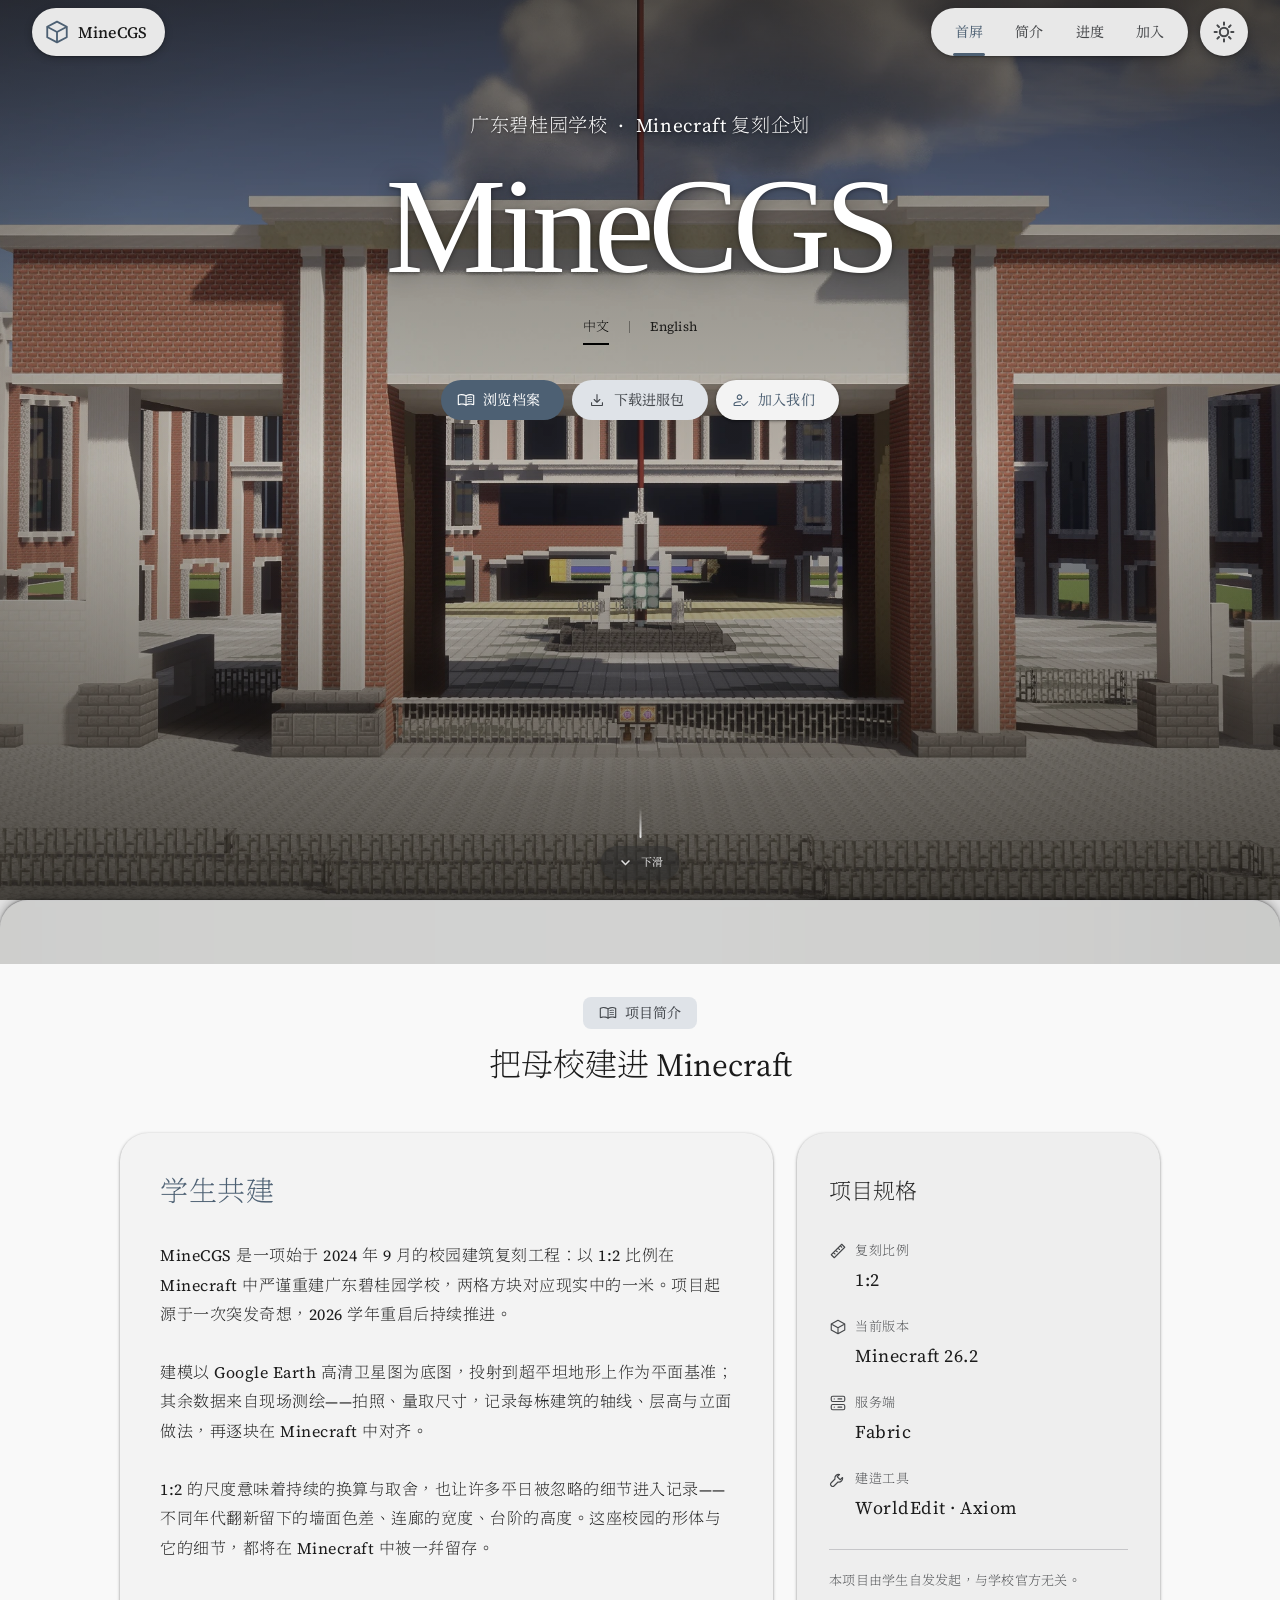
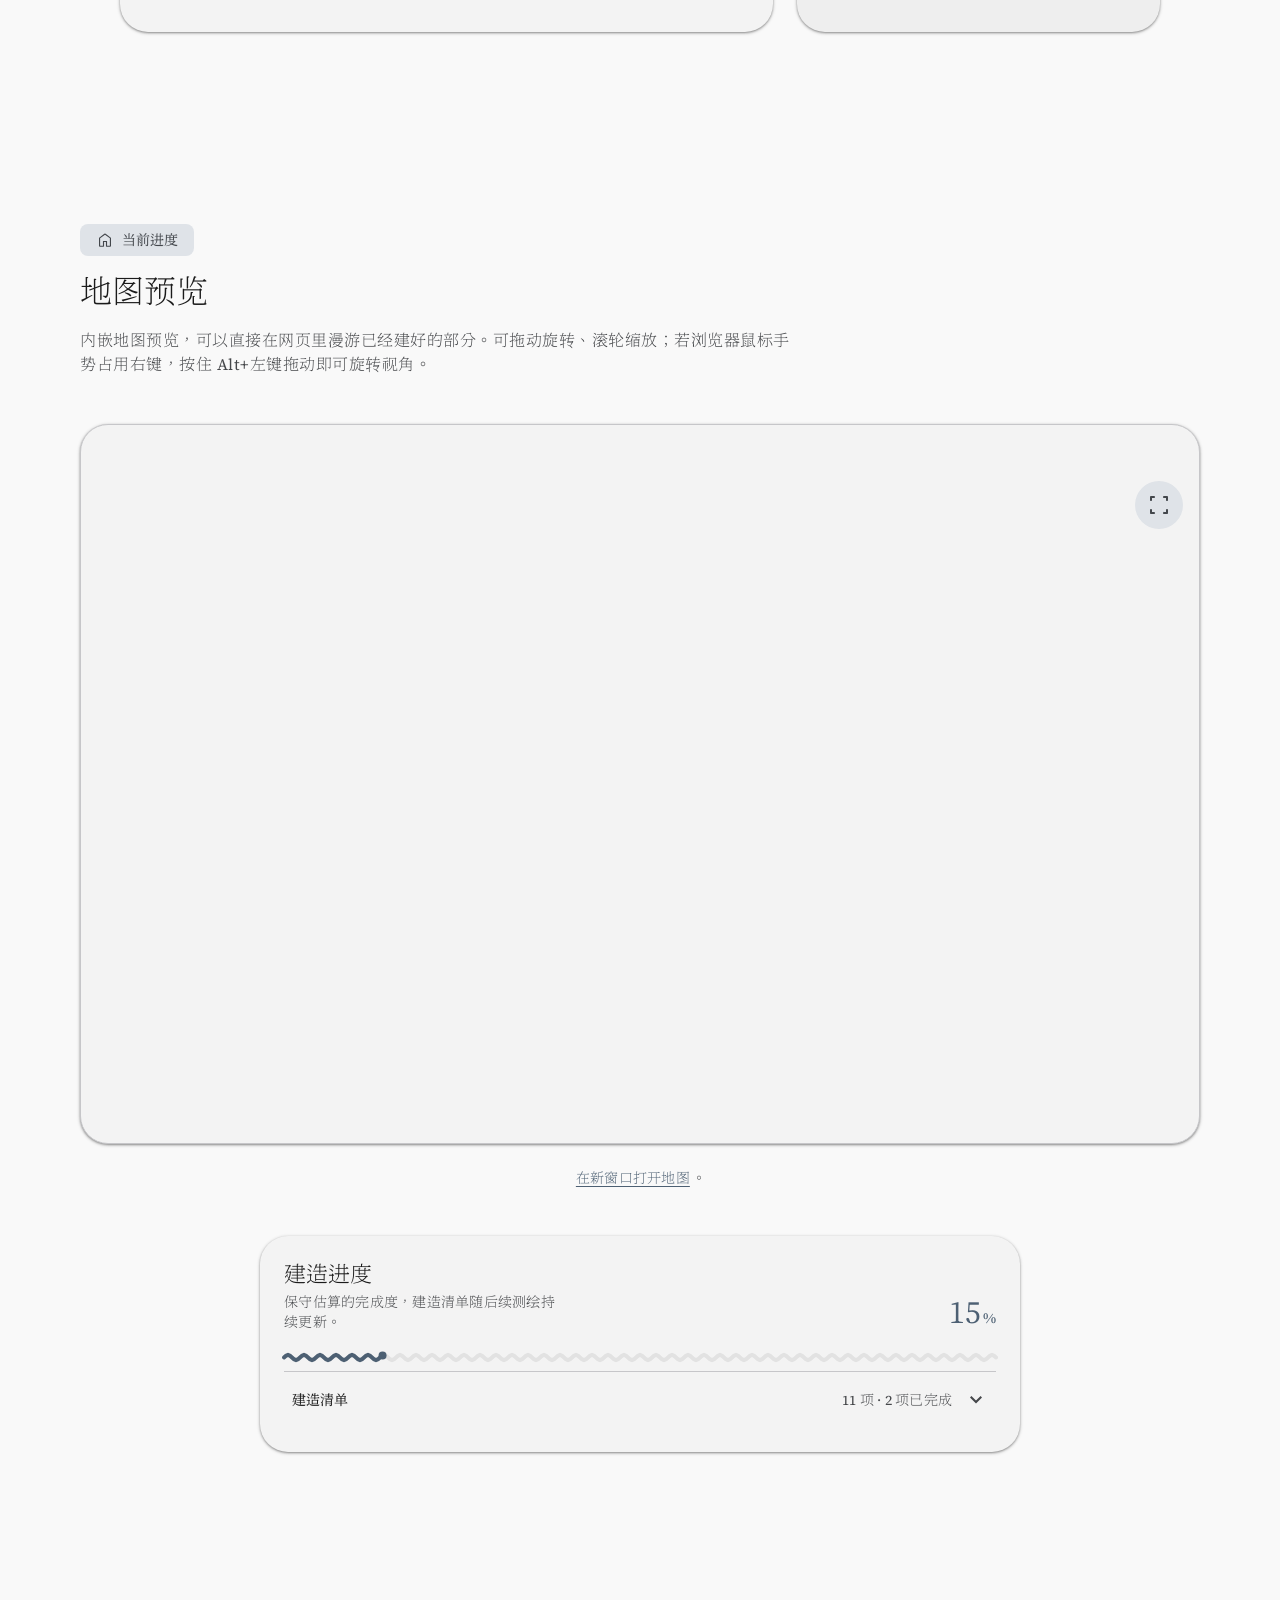
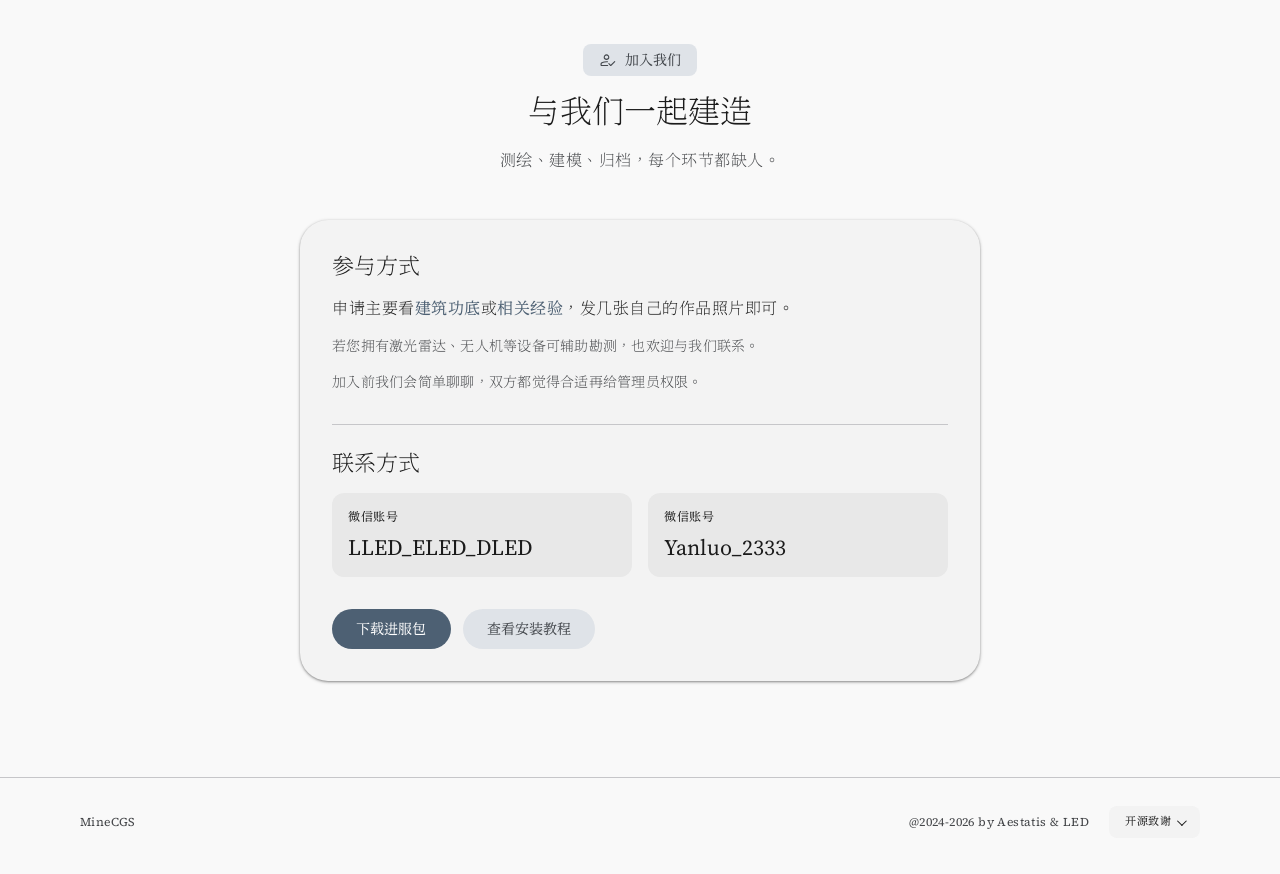
==== commit 11594555: "Restore original background crop and extend baked blur edges" ====
--- a/index.html
+++ b/index.html
@@ -11,10 +11,10 @@
   <link rel="preconnect" href="https://fonts.googleapis.com" />
   <link rel="preconnect" href="https://fonts.gstatic.com" crossorigin />
   <link href="https://fonts.googleapis.com/css2?family=Source+Serif+4:opsz,wght@8..60,400;8..60,500&display=swap" rel="stylesheet" />
-  <link rel="stylesheet" href="fonts/jinshu.css?v=137" />
-  <link rel="preload" href="fonts/jinshu-light.woff2?v=137" as="font" type="font/woff2" crossorigin />
+  <link rel="stylesheet" href="fonts/jinshu.css?v=138" />
+  <link rel="preload" href="fonts/jinshu-light.woff2?v=138" as="font" type="font/woff2" crossorigin />
   <!-- ?v= 资源版本号：发布站无缓存响应头时击穿浏览器启发式缓存，改版即换号 -->
-  <link rel="stylesheet" href="style.css?v=137" />
+  <link rel="stylesheet" href="style.css?v=138" />
 
 </head>
 <body>
@@ -390,15 +390,15 @@
   </dialog>
 
   <!-- 开源库 libs.js：Material Color Utilities（Apache-2.0）—— simplex-noise 已随波场迭代移除 -->
-  <script src="libs.js?v=137"></script>
+  <script src="libs.js?v=138"></script>
   <!-- 站点逻辑 main.js：动态取色 + 主题切换 + 页面交互 -->
-  <script src="i18n.js?v=137"></script>
-  <script src="main.js?v=137"></script>
+  <script src="i18n.js?v=138"></script>
+  <script src="main.js?v=138"></script>
   <script>
     /* 仅诊断链接启用，不影响正常访问。 */
     if (new URLSearchParams(location.search).get("diagnose") === "layers") {
       var layerProbe = document.createElement("script");
-      layerProbe.src = "diagnostics.js?v=137";
+      layerProbe.src = "diagnostics.js?v=138";
       document.head.appendChild(layerProbe);
     }
   </script>
--- a/fonts/jinshu.css
+++ b/fonts/jinshu.css
@@ -1,3 +1,3 @@
 /* Chill JinshuSong CC v1.7, Light / Text Regular. Chinese-only website subsets; OFL-1.1. */
-@font-face { font-family: "Chill JinshuSong Text"; font-style: normal; font-weight: 400; font-display: swap; src: url("./jinshu-light.woff2?v=137") format("woff2"); unicode-range: U+3001,U+3002,U+300C,U+300D,U+4E00,U+4E09,U+4E0A,U+4E0B,U+4E0D,U+4E0E,U+4E14,U+4E1C,U+4E22,U+4E24,U+4E25,U+4E2A,U+4E2D,U+4E32,U+4E34,U+4E3A,U+4E3B,U+4E3E,U+4E48,U+4E49,U+4E4B,U+4E5F,U+4E66,U+4E86,U+4E89,U+4E8B,U+4E8C,U+4E8E,U+4E92,U+4E94,U+4E9B,U+4EA4,U+4EA7,U+4EAB,U+4EBA,U+4EC0,U+4EC5,U+4ECB,U+4ECD,U+4ECE,U+4EE3,U+4EE4,U+4EE5,U+4EEC,U+4EF6,U+4EF7,U+4EFB,U+4EFD,U+4F01,U+4F18,U+4F1A,U+4F2A,U+4F30,U+4F46,U+4F4D,U+4F4E,U+4F4F,U+4F53,U+4F55,U+4F59,U+4F5C,U+4F60,U+4F7F,U+4F8B,U+4F9B,U+4F9D,U+4FDD,U+4FE1,U+4FEE,U+5012,U+503C,U+504F,U+505A,U+505C,U+507F,U+50CF,U+5140,U+5143,U+5148,U+5149,U+514D,U+515C,U+5165,U+5168,U+516C,U+5171,U+5173,U+5176,U+5177,U+5178,U+517C,U+5185,U+518D,U+5199,U+51B7,U+51BB,U+51C6,U+51E0,U+51FA,U+51FB,U+5206,U+5207,U+5212,U+5217,U+5219,U+521A,U+521D,U+5220,U+5224,U+522B,U+5230,U+5236,U+523B,U+524D,U+5267,U+529B,U+529F,U+52A0,U+52A1,U+52A8,U+52A9,U+52BF,U+52D8,U+52FE,U+52FF,U+5300,U+5305,U+5316,U+533A,U+5347,U+5353,U+5355,U+5357,U+5360,U+5361,U+536B,U+5373,U+5386,U+538B,U+539F,U+53BB,U+53C2,U+53CA,U+53CC,U+53CD,U+53D1,U+53D6,U+53D7,U+53D8,U+53E0,U+53E3,U+53EA,U+53EF,U+53F0,U+53F2,U+53F3,U+53F7,U+5404,U+5408,U+540C,U+540D,U+540E,U+5411,U+5426,U+542B,U+542C,U+542F,U+544A,U+5458,U+5473,U+548C,U+54C1,U+54CD,U+54EA,U+552F,U+5668,U+56CA,U+56DB,U+56DE,U+56E0,U+56ED,U+56FA,U+56FD,U+56FE,U+5706,U+5728,U+5730,U+573A,U+5740,U+5747,U+5750,U+5757,U+5766,U+578B,U+57DF,U+57FA,U+5883,U+5899,U+5904,U+5907,U+590D,U+5916,U+591A,U+5927,U+5931,U+5934,U+5939,U+5947,U+5957,U+597D,U+5982,U+59CB,U+5A03,U+5B50,U+5B57,U+5B58,U+5B66,U+5B83,U+5B88,U+5B89,U+5B8B,U+5B8C,U+5B98,U+5B9A,U+5B9E,U+5BA2,U+5BAB,U+5BB9,U+5BBD,U+5BBF,U+5BD2,U+5BF8,U+5BF9,U+5BFC,U+5C01,U+5C04,U+5C06,U+5C0F,U+5C11,U+5C1D,U+5C31,U+5C3A,U+5C40,U+5C42,U+5C45,U+5C4F,U+5C55,U+5C5E,U+5C71,U+5D4C,U+5DE5,U+5DE6,U+5DEE,U+5DF1,U+5DF2,U+5E03,U+5E26,U+5E27,U+5E38,U+5E55,U+5E73,U+5E74,U+5E76,U+5E7F,U+5E8F,U+5E93,U+5E94,U+5E95,U+5EA6,U+5EA7,U+5ECA,U+5ED3,U+5EF6,U+5EFA,U+5F00,U+5F0F,U+5F15,U+5F20,U+5F39,U+5F3A,U+5F52,U+5F53,U+5F55,U+5F62,U+5F71,U+5F7B,U+5F84,U+5F85,U+5F8B,U+5F97,U+5FAE,U+5FD7,U+5FEB,U+5FFD,U+6001,U+6027,U+6052,U+6062,U+60A8,U+60AC,U+60F3,U+610F,U+611F,U+6210,U+6211,U+6216,U+622A,U+6233,U+6237,U+6240,U+624B,U+624D,U+6253,U+6258,U+6269,U+6279,U+627E,U+627F,U+628A,U+6291,U+6295,U+6296,U+6298,U+62A5,U+62C5,U+62C9,U+62CD,U+62D6,U+62E5,U+62E6,U+62E9,U+62FF,U+6301,U+6302,U+6307,U+6309,U+6355,U+6362,U+636E,U+6389,U+6392,U+63A2,U+63A5,U+63A7,U+63A8,U+63D0,U+63D2,U+643A,U+6458,U+6495,U+64AD,U+64CD,U+64CE,U+652F,U+6536,U+6539,U+653E,U+653F,U+6545,U+6548,U+654F,U+6559,U+6570,U+6574,U+6587,U+65AD,U+65B0,U+65B9,U+65CB,U+65E0,U+65E2,U+65E5,U+65E7,U+65F6,U+660E,U+6613,U+661F,U+662F,U+663E,U+6653,U+666F,U+66F4,U+66FE,U+66FF,U+6700,U+6708,U+6709,U+670D,U+671F,U+672A,U+672B,U+672C,U+673A,U+6743,U+675F,U+6765,U+677F,U+6784,U+6790,U+679A,U+679C,U+67B6,U+67D0,U+67D3,U+67E5,U+6805,U+6807,U+680B,U+680F,U+6821,U+6837,U+6839,U+683C,U+6842,U+6846,U+6848,U+684C,U+6863,U+68C0,U+697C,U+6982,U+6A21,U+6A2A,U+6B21,U+6B22,U+6B62,U+6B63,U+6B64,U+6B65,U+6B7B,U+6B8A,U+6B8B,U+6BB5,U+6BCD,U+6BCF,U+6BD4,U+6BEB,U+6C34,U+6C38,U+6C93,U+6CA1,U+6CBB,U+6CD5,U+6CE2,U+6CE8,U+6D3B,U+6D41,U+6D45,U+6D4B,U+6D4F,U+6D6A,U+6D6E,U+6D88,U+6DE1,U+6DF1,U+6DF7,U+6E05,U+6E10,U+6E21,U+6E32,U+6E38,U+6E90,U+6ED1,U+6EDA,U+6EDE,U+6EE4,U+6F02,U+6F2B,U+6FC0,U+70B9,U+70C1,U+70D8,U+70ED,U+7119,U+7136,U+7167,U+7247,U+7248,U+724C,U+7269,U+7279,U+72B6,U+72EC,U+73A9,U+73AF,U+73B0,U+7406,U+751F,U+7528,U+7531,U+7533,U+7535,U+753B,U+754C,U+7559,U+7565,U+767B,U+7684,U+76D1,U+76D6,U+76EE,U+76F4,U+76F8,U+770B,U+771F,U+7740,U+77AC,U+77E5,U+77ED,U+7840,U+786C,U+786E,U+78A7,U+793A,U+7981,U+79BB,U+79CD,U+79D2,U+79EF,U+79F0,U+79FB,U+7A0B,U+7A33,U+7A7A,U+7A7F,U+7A81,U+7A84,U+7A97,U+7ACB,U+7AD9,U+7ADE,U+7AEF,U+7B2C,U+7B49,U+7B51,U+7B5B,U+7B7E,U+7B80,U+7B97,U+7BA1,U+7C73,U+7C7B,U+7CBE,U+7CCA,U+7CFB,U+7D20,U+7EA6,U+7EA7,U+7EAF,U+7EB3,U+7EB9,U+7EBF,U+7EC4,U+7EC6,U+7EC8,U+7ECF,U+7ED3,U+7ED5,U+7ED8,U+7ED9,U+7EDC,U+7EDD,U+7EDF,U+7EE7,U+7EEA,U+7EED,U+7EF4,U+7F00,U+7F13,U+7F18,U+7F1D,U+7F29,U+7F3A,U+7F51,U+7F69,U+7F6E,U+7FFB,U+8001,U+8005,U+800C,U+804A,U+8054,U+80CC,U+80F6,U+80FD,U+8111,U+81EA,U+81F3,U+81F4,U+820D,U+822A,U+8272,U+8282,U+82AF,U+82E5,U+8350,U+83B7,U+843D,U+85CF,U+8749,U+884C,U+8865,U+8868,U+88AB,U+88C1,U+88C2,U+88C5,U+88F8,U+897F,U+8981,U+8986,U+89C1,U+89C2,U+89C4,U+89C6,U+89C8,U+89C9,U+89D2,U+89E3,U+89E6,U+8A00,U+8B66,U+8BA1,U+8BA4,U+8BA9,U+8BAD,U+8BB0,U+8BB8,U+8BBE,U+8BBF,U+8BC1,U+8BC6,U+8BCA,U+8BD5,U+8BE2,U+8BE5,U+8BED,U+8BEF,U+8BF4,U+8BF7,U+8BFB,U+8BFE,U+8C03,U+8C22,U+8C28,U+8D1F,U+8D23,U+8D25,U+8D26,U+8D44,U+8D56,U+8D70,U+8D77,U+8D85,U+8DB3,U+8DDD,U+8DE8,U+8DEF,U+8DF3,U+8EAB,U+8F6C,U+8F6E,U+8F6F,U+8F74,U+8F7B,U+8F7D,U+8F85,U+8F91,U+8F93,U+8FB9,U+8FBE,U+8FC7,U+8FCE,U+8FD0,U+8FD4,U+8FD9,U+8FDB,U+8FDC,U+8FDD,U+8FDE,U+8FDF,U+8FEB,U+8FED,U+9000,U+9002,U+9009,U+900F,U+9010,U+9012,U+9014,U+901A,U+901F,U+9020,U+903B,U+9053,U+906E,U+907F,U+90E8,U+90FD,U+914D,U+91C7,U+91CC,U+91CD,U+91CF,U+9489,U+94AE,U+94FE,U+9501,U+9519,U+951A,U+9526,U+952E,U+957F,U+95E8,U+95EA,U+95ED,U+95EE,U+95F2,U+95F4,U+9605,U+9608,U+961F,U+9632,U+9634,U+9636,U+963B,U+9645,U+964D,U+9650,U+9662,U+9664,U+968F,U+9690,U+96F6,U+96F7,U+9700,U+9732,U+9759,U+975E,U+9762,U+9875,U+9876,U+9879,U+987B,U+9884,U+9898,U+98DE,U+9970,U+9988,U+9996,U+9A71,U+9A8C,U+9AA4,U+9AD8,U+9ED8,U+9F20,U+9F50,U+FF08,U+FF09,U+FF0C,U+FF1A,U+FF1B,U+FF1F; }
-@font-face { font-family: "Chill JinshuSong Text"; font-style: normal; font-weight: 500; font-display: swap; src: url("./jinshu-regular.woff2?v=137") format("woff2"); unicode-range: U+3001,U+3002,U+300C,U+300D,U+4E00,U+4E09,U+4E0A,U+4E0B,U+4E0D,U+4E0E,U+4E14,U+4E1C,U+4E22,U+4E24,U+4E25,U+4E2A,U+4E2D,U+4E32,U+4E34,U+4E3A,U+4E3B,U+4E3E,U+4E48,U+4E49,U+4E4B,U+4E5F,U+4E66,U+4E86,U+4E89,U+4E8B,U+4E8C,U+4E8E,U+4E92,U+4E94,U+4E9B,U+4EA4,U+4EA7,U+4EAB,U+4EBA,U+4EC0,U+4EC5,U+4ECB,U+4ECD,U+4ECE,U+4EE3,U+4EE4,U+4EE5,U+4EEC,U+4EF6,U+4EF7,U+4EFB,U+4EFD,U+4F01,U+4F18,U+4F1A,U+4F2A,U+4F30,U+4F46,U+4F4D,U+4F4E,U+4F4F,U+4F53,U+4F55,U+4F59,U+4F5C,U+4F60,U+4F7F,U+4F8B,U+4F9B,U+4F9D,U+4FDD,U+4FE1,U+4FEE,U+5012,U+503C,U+504F,U+505A,U+505C,U+507F,U+50CF,U+5140,U+5143,U+5148,U+5149,U+514D,U+515C,U+5165,U+5168,U+516C,U+5171,U+5173,U+5176,U+5177,U+5178,U+517C,U+5185,U+518D,U+5199,U+51B7,U+51BB,U+51C6,U+51E0,U+51FA,U+51FB,U+5206,U+5207,U+5212,U+5217,U+5219,U+521A,U+521D,U+5220,U+5224,U+522B,U+5230,U+5236,U+523B,U+524D,U+5267,U+529B,U+529F,U+52A0,U+52A1,U+52A8,U+52A9,U+52BF,U+52D8,U+52FE,U+52FF,U+5300,U+5305,U+5316,U+533A,U+5347,U+5353,U+5355,U+5357,U+5360,U+5361,U+536B,U+5373,U+5386,U+538B,U+539F,U+53BB,U+53C2,U+53CA,U+53CC,U+53CD,U+53D1,U+53D6,U+53D7,U+53D8,U+53E0,U+53E3,U+53EA,U+53EF,U+53F0,U+53F2,U+53F3,U+53F7,U+5404,U+5408,U+540C,U+540D,U+540E,U+5411,U+5426,U+542B,U+542C,U+542F,U+544A,U+5458,U+5473,U+548C,U+54C1,U+54CD,U+54EA,U+552F,U+5668,U+56CA,U+56DB,U+56DE,U+56E0,U+56ED,U+56FA,U+56FD,U+56FE,U+5706,U+5728,U+5730,U+573A,U+5740,U+5747,U+5750,U+5757,U+5766,U+578B,U+57DF,U+57FA,U+5883,U+5899,U+5904,U+5907,U+590D,U+5916,U+591A,U+5927,U+5931,U+5934,U+5939,U+5947,U+5957,U+597D,U+5982,U+59CB,U+5A03,U+5B50,U+5B57,U+5B58,U+5B66,U+5B83,U+5B88,U+5B89,U+5B8B,U+5B8C,U+5B98,U+5B9A,U+5B9E,U+5BA2,U+5BAB,U+5BB9,U+5BBD,U+5BBF,U+5BD2,U+5BF8,U+5BF9,U+5BFC,U+5C01,U+5C04,U+5C06,U+5C0F,U+5C11,U+5C1D,U+5C31,U+5C3A,U+5C40,U+5C42,U+5C45,U+5C4F,U+5C55,U+5C5E,U+5C71,U+5D4C,U+5DE5,U+5DE6,U+5DEE,U+5DF1,U+5DF2,U+5E03,U+5E26,U+5E27,U+5E38,U+5E55,U+5E73,U+5E74,U+5E76,U+5E7F,U+5E8F,U+5E93,U+5E94,U+5E95,U+5EA6,U+5EA7,U+5ECA,U+5ED3,U+5EF6,U+5EFA,U+5F00,U+5F0F,U+5F15,U+5F20,U+5F39,U+5F3A,U+5F52,U+5F53,U+5F55,U+5F62,U+5F71,U+5F7B,U+5F84,U+5F85,U+5F8B,U+5F97,U+5FAE,U+5FD7,U+5FEB,U+5FFD,U+6001,U+6027,U+6052,U+6062,U+60A8,U+60AC,U+60F3,U+610F,U+611F,U+6210,U+6211,U+6216,U+622A,U+6233,U+6237,U+6240,U+624B,U+624D,U+6253,U+6258,U+6269,U+6279,U+627E,U+627F,U+628A,U+6291,U+6295,U+6296,U+6298,U+62A5,U+62C5,U+62C9,U+62CD,U+62D6,U+62E5,U+62E6,U+62E9,U+62FF,U+6301,U+6302,U+6307,U+6309,U+6355,U+6362,U+636E,U+6389,U+6392,U+63A2,U+63A5,U+63A7,U+63A8,U+63D0,U+63D2,U+643A,U+6458,U+6495,U+64AD,U+64CD,U+64CE,U+652F,U+6536,U+6539,U+653E,U+653F,U+6545,U+6548,U+654F,U+6559,U+6570,U+6574,U+6587,U+65AD,U+65B0,U+65B9,U+65CB,U+65E0,U+65E2,U+65E5,U+65E7,U+65F6,U+660E,U+6613,U+661F,U+662F,U+663E,U+6653,U+666F,U+66F4,U+66FE,U+66FF,U+6700,U+6708,U+6709,U+670D,U+671F,U+672A,U+672B,U+672C,U+673A,U+6743,U+675F,U+6765,U+677F,U+6784,U+6790,U+679A,U+679C,U+67B6,U+67D0,U+67D3,U+67E5,U+6805,U+6807,U+680B,U+680F,U+6821,U+6837,U+6839,U+683C,U+6842,U+6846,U+6848,U+684C,U+6863,U+68C0,U+697C,U+6982,U+6A21,U+6A2A,U+6B21,U+6B22,U+6B62,U+6B63,U+6B64,U+6B65,U+6B7B,U+6B8A,U+6B8B,U+6BB5,U+6BCD,U+6BCF,U+6BD4,U+6BEB,U+6C34,U+6C38,U+6C93,U+6CA1,U+6CBB,U+6CD5,U+6CE2,U+6CE8,U+6D3B,U+6D41,U+6D45,U+6D4B,U+6D4F,U+6D6A,U+6D6E,U+6D88,U+6DE1,U+6DF1,U+6DF7,U+6E05,U+6E10,U+6E21,U+6E32,U+6E38,U+6E90,U+6ED1,U+6EDA,U+6EDE,U+6EE4,U+6F02,U+6F2B,U+6FC0,U+70B9,U+70C1,U+70D8,U+70ED,U+7119,U+7136,U+7167,U+7247,U+7248,U+724C,U+7269,U+7279,U+72B6,U+72EC,U+73A9,U+73AF,U+73B0,U+7406,U+751F,U+7528,U+7531,U+7533,U+7535,U+753B,U+754C,U+7559,U+7565,U+767B,U+7684,U+76D1,U+76D6,U+76EE,U+76F4,U+76F8,U+770B,U+771F,U+7740,U+77AC,U+77E5,U+77ED,U+7840,U+786C,U+786E,U+78A7,U+793A,U+7981,U+79BB,U+79CD,U+79D2,U+79EF,U+79F0,U+79FB,U+7A0B,U+7A33,U+7A7A,U+7A7F,U+7A81,U+7A84,U+7A97,U+7ACB,U+7AD9,U+7ADE,U+7AEF,U+7B2C,U+7B49,U+7B51,U+7B5B,U+7B7E,U+7B80,U+7B97,U+7BA1,U+7C73,U+7C7B,U+7CBE,U+7CCA,U+7CFB,U+7D20,U+7EA6,U+7EA7,U+7EAF,U+7EB3,U+7EB9,U+7EBF,U+7EC4,U+7EC6,U+7EC8,U+7ECF,U+7ED3,U+7ED5,U+7ED8,U+7ED9,U+7EDC,U+7EDD,U+7EDF,U+7EE7,U+7EEA,U+7EED,U+7EF4,U+7F00,U+7F13,U+7F18,U+7F1D,U+7F29,U+7F3A,U+7F51,U+7F69,U+7F6E,U+7FFB,U+8001,U+8005,U+800C,U+804A,U+8054,U+80CC,U+80F6,U+80FD,U+8111,U+81EA,U+81F3,U+81F4,U+820D,U+822A,U+8272,U+8282,U+82AF,U+82E5,U+8350,U+83B7,U+843D,U+85CF,U+8749,U+884C,U+8865,U+8868,U+88AB,U+88C1,U+88C2,U+88C5,U+88F8,U+897F,U+8981,U+8986,U+89C1,U+89C2,U+89C4,U+89C6,U+89C8,U+89C9,U+89D2,U+89E3,U+89E6,U+8A00,U+8B66,U+8BA1,U+8BA4,U+8BA9,U+8BAD,U+8BB0,U+8BB8,U+8BBE,U+8BBF,U+8BC1,U+8BC6,U+8BCA,U+8BD5,U+8BE2,U+8BE5,U+8BED,U+8BEF,U+8BF4,U+8BF7,U+8BFB,U+8BFE,U+8C03,U+8C22,U+8C28,U+8D1F,U+8D23,U+8D25,U+8D26,U+8D44,U+8D56,U+8D70,U+8D77,U+8D85,U+8DB3,U+8DDD,U+8DE8,U+8DEF,U+8DF3,U+8EAB,U+8F6C,U+8F6E,U+8F6F,U+8F74,U+8F7B,U+8F7D,U+8F85,U+8F91,U+8F93,U+8FB9,U+8FBE,U+8FC7,U+8FCE,U+8FD0,U+8FD4,U+8FD9,U+8FDB,U+8FDC,U+8FDD,U+8FDE,U+8FDF,U+8FEB,U+8FED,U+9000,U+9002,U+9009,U+900F,U+9010,U+9012,U+9014,U+901A,U+901F,U+9020,U+903B,U+9053,U+906E,U+907F,U+90E8,U+90FD,U+914D,U+91C7,U+91CC,U+91CD,U+91CF,U+9489,U+94AE,U+94FE,U+9501,U+9519,U+951A,U+9526,U+952E,U+957F,U+95E8,U+95EA,U+95ED,U+95EE,U+95F2,U+95F4,U+9605,U+9608,U+961F,U+9632,U+9634,U+9636,U+963B,U+9645,U+964D,U+9650,U+9662,U+9664,U+968F,U+9690,U+96F6,U+96F7,U+9700,U+9732,U+9759,U+975E,U+9762,U+9875,U+9876,U+9879,U+987B,U+9884,U+9898,U+98DE,U+9970,U+9988,U+9996,U+9A71,U+9A8C,U+9AA4,U+9AD8,U+9ED8,U+9F20,U+9F50,U+FF08,U+FF09,U+FF0C,U+FF1A,U+FF1B,U+FF1F; }
+@font-face { font-family: "Chill JinshuSong Text"; font-style: normal; font-weight: 400; font-display: swap; src: url("./jinshu-light.woff2?v=138") format("woff2"); unicode-range: U+3001,U+3002,U+300C,U+300D,U+4E00,U+4E09,U+4E0A,U+4E0B,U+4E0D,U+4E0E,U+4E14,U+4E1C,U+4E22,U+4E24,U+4E25,U+4E2A,U+4E2D,U+4E32,U+4E34,U+4E3A,U+4E3B,U+4E3E,U+4E48,U+4E49,U+4E4B,U+4E5F,U+4E66,U+4E86,U+4E89,U+4E8B,U+4E8C,U+4E8E,U+4E92,U+4E94,U+4E9B,U+4EA4,U+4EA7,U+4EAB,U+4EBA,U+4EC0,U+4EC5,U+4ECB,U+4ECD,U+4ECE,U+4EE3,U+4EE4,U+4EE5,U+4EEC,U+4EF6,U+4EF7,U+4EFB,U+4EFD,U+4F01,U+4F18,U+4F1A,U+4F2A,U+4F30,U+4F46,U+4F4D,U+4F4E,U+4F4F,U+4F53,U+4F55,U+4F59,U+4F5C,U+4F60,U+4F7F,U+4F8B,U+4F9B,U+4F9D,U+4FDD,U+4FE1,U+4FEE,U+5012,U+503C,U+504F,U+505A,U+505C,U+507F,U+50CF,U+5140,U+5143,U+5148,U+5149,U+514D,U+515C,U+5165,U+5168,U+516C,U+5171,U+5173,U+5176,U+5177,U+5178,U+517C,U+5185,U+518D,U+5199,U+51B7,U+51BB,U+51C6,U+51E0,U+51FA,U+51FB,U+5206,U+5207,U+5212,U+5217,U+5219,U+521A,U+521D,U+5220,U+5224,U+522B,U+5230,U+5236,U+523B,U+524D,U+5267,U+529B,U+529F,U+52A0,U+52A1,U+52A8,U+52A9,U+52BF,U+52D8,U+52FE,U+52FF,U+5300,U+5305,U+5316,U+533A,U+5347,U+5353,U+5355,U+5357,U+5360,U+5361,U+536B,U+5373,U+5386,U+538B,U+539F,U+53BB,U+53C2,U+53CA,U+53CC,U+53CD,U+53D1,U+53D6,U+53D7,U+53D8,U+53E0,U+53E3,U+53EA,U+53EF,U+53F0,U+53F2,U+53F3,U+53F7,U+5404,U+5408,U+540C,U+540D,U+540E,U+5411,U+5426,U+542B,U+542C,U+542F,U+544A,U+5458,U+5473,U+548C,U+54C1,U+54CD,U+54EA,U+552F,U+5668,U+56CA,U+56DB,U+56DE,U+56E0,U+56ED,U+56FA,U+56FD,U+56FE,U+5706,U+5728,U+5730,U+573A,U+5740,U+5747,U+5750,U+5757,U+5766,U+578B,U+57DF,U+57FA,U+5883,U+5899,U+5904,U+5907,U+590D,U+5916,U+591A,U+5927,U+5931,U+5934,U+5939,U+5947,U+5957,U+597D,U+5982,U+59CB,U+5A03,U+5B50,U+5B57,U+5B58,U+5B66,U+5B83,U+5B88,U+5B89,U+5B8B,U+5B8C,U+5B98,U+5B9A,U+5B9E,U+5BA2,U+5BAB,U+5BB9,U+5BBD,U+5BBF,U+5BD2,U+5BF8,U+5BF9,U+5BFC,U+5C01,U+5C04,U+5C06,U+5C0F,U+5C11,U+5C1D,U+5C31,U+5C3A,U+5C40,U+5C42,U+5C45,U+5C4F,U+5C55,U+5C5E,U+5C71,U+5D4C,U+5DE5,U+5DE6,U+5DEE,U+5DF1,U+5DF2,U+5E03,U+5E26,U+5E27,U+5E38,U+5E55,U+5E73,U+5E74,U+5E76,U+5E7F,U+5E8F,U+5E93,U+5E94,U+5E95,U+5EA6,U+5EA7,U+5ECA,U+5ED3,U+5EF6,U+5EFA,U+5F00,U+5F0F,U+5F15,U+5F20,U+5F39,U+5F3A,U+5F52,U+5F53,U+5F55,U+5F62,U+5F71,U+5F7B,U+5F84,U+5F85,U+5F8B,U+5F97,U+5FAE,U+5FD7,U+5FEB,U+5FFD,U+6001,U+6027,U+6052,U+6062,U+60A8,U+60AC,U+60F3,U+610F,U+611F,U+6210,U+6211,U+6216,U+622A,U+6233,U+6237,U+6240,U+624B,U+624D,U+6253,U+6258,U+6269,U+6279,U+627E,U+627F,U+628A,U+6291,U+6295,U+6296,U+6298,U+62A5,U+62C5,U+62C9,U+62CD,U+62D6,U+62E5,U+62E6,U+62E9,U+62FF,U+6301,U+6302,U+6307,U+6309,U+6355,U+6362,U+636E,U+6389,U+6392,U+63A2,U+63A5,U+63A7,U+63A8,U+63D0,U+63D2,U+643A,U+6458,U+6495,U+64AD,U+64CD,U+64CE,U+652F,U+6536,U+6539,U+653E,U+653F,U+6545,U+6548,U+654F,U+6559,U+6570,U+6574,U+6587,U+65AD,U+65B0,U+65B9,U+65CB,U+65E0,U+65E2,U+65E5,U+65E7,U+65F6,U+660E,U+6613,U+661F,U+662F,U+663E,U+6653,U+666F,U+66F4,U+66FE,U+66FF,U+6700,U+6708,U+6709,U+670D,U+671F,U+672A,U+672B,U+672C,U+673A,U+6743,U+675F,U+6765,U+677F,U+6784,U+6790,U+679A,U+679C,U+67B6,U+67D0,U+67D3,U+67E5,U+6805,U+6807,U+680B,U+680F,U+6821,U+6837,U+6839,U+683C,U+6842,U+6846,U+6848,U+684C,U+6863,U+68C0,U+697C,U+6982,U+6A21,U+6A2A,U+6B21,U+6B22,U+6B62,U+6B63,U+6B64,U+6B65,U+6B7B,U+6B8A,U+6B8B,U+6BB5,U+6BCD,U+6BCF,U+6BD4,U+6BEB,U+6C34,U+6C38,U+6C93,U+6CA1,U+6CBB,U+6CD5,U+6CE2,U+6CE8,U+6D3B,U+6D41,U+6D45,U+6D4B,U+6D4F,U+6D6A,U+6D6E,U+6D88,U+6DE1,U+6DF1,U+6DF7,U+6E05,U+6E10,U+6E21,U+6E32,U+6E38,U+6E90,U+6ED1,U+6EDA,U+6EDE,U+6EE4,U+6F02,U+6F2B,U+6FC0,U+70B9,U+70C1,U+70D8,U+70ED,U+7119,U+7136,U+7167,U+7247,U+7248,U+724C,U+7269,U+7279,U+72B6,U+72EC,U+73A9,U+73AF,U+73B0,U+7406,U+751F,U+7528,U+7531,U+7533,U+7535,U+753B,U+754C,U+7559,U+7565,U+767B,U+7684,U+76D1,U+76D6,U+76EE,U+76F4,U+76F8,U+770B,U+771F,U+7740,U+77AC,U+77E5,U+77ED,U+7840,U+786C,U+786E,U+78A7,U+793A,U+7981,U+79BB,U+79CD,U+79D2,U+79EF,U+79F0,U+79FB,U+7A0B,U+7A33,U+7A7A,U+7A7F,U+7A81,U+7A84,U+7A97,U+7ACB,U+7AD9,U+7ADE,U+7AEF,U+7B2C,U+7B49,U+7B51,U+7B5B,U+7B7E,U+7B80,U+7B97,U+7BA1,U+7C73,U+7C7B,U+7CBE,U+7CCA,U+7CFB,U+7D20,U+7EA6,U+7EA7,U+7EAF,U+7EB3,U+7EB9,U+7EBF,U+7EC4,U+7EC6,U+7EC8,U+7ECF,U+7ED3,U+7ED5,U+7ED8,U+7ED9,U+7EDC,U+7EDD,U+7EDF,U+7EE7,U+7EEA,U+7EED,U+7EF4,U+7F00,U+7F13,U+7F18,U+7F1D,U+7F29,U+7F3A,U+7F51,U+7F69,U+7F6E,U+7FFB,U+8001,U+8005,U+800C,U+804A,U+8054,U+80CC,U+80F6,U+80FD,U+8111,U+81EA,U+81F3,U+81F4,U+820D,U+822A,U+8272,U+8282,U+82AF,U+82E5,U+8350,U+83B7,U+843D,U+85CF,U+8749,U+884C,U+8865,U+8868,U+88AB,U+88C1,U+88C2,U+88C5,U+88F8,U+897F,U+8981,U+8986,U+89C1,U+89C2,U+89C4,U+89C6,U+89C8,U+89C9,U+89D2,U+89E3,U+89E6,U+8A00,U+8B66,U+8BA1,U+8BA4,U+8BA9,U+8BAD,U+8BB0,U+8BB8,U+8BBE,U+8BBF,U+8BC1,U+8BC6,U+8BCA,U+8BD5,U+8BE2,U+8BE5,U+8BED,U+8BEF,U+8BF4,U+8BF7,U+8BFB,U+8BFE,U+8C03,U+8C22,U+8C28,U+8D1F,U+8D23,U+8D25,U+8D26,U+8D44,U+8D56,U+8D70,U+8D77,U+8D85,U+8DB3,U+8DDD,U+8DE8,U+8DEF,U+8DF3,U+8EAB,U+8F6C,U+8F6E,U+8F6F,U+8F74,U+8F7B,U+8F7D,U+8F85,U+8F91,U+8F93,U+8FB9,U+8FBE,U+8FC7,U+8FCE,U+8FD0,U+8FD4,U+8FD9,U+8FDB,U+8FDC,U+8FDD,U+8FDE,U+8FDF,U+8FEB,U+8FED,U+9000,U+9002,U+9009,U+900F,U+9010,U+9012,U+9014,U+901A,U+901F,U+9020,U+903B,U+9053,U+906E,U+907F,U+90E8,U+90FD,U+914D,U+91C7,U+91CC,U+91CD,U+91CF,U+9489,U+94AE,U+94FE,U+9501,U+9519,U+951A,U+9526,U+952E,U+957F,U+95E8,U+95EA,U+95ED,U+95EE,U+95F2,U+95F4,U+9605,U+9608,U+961F,U+9632,U+9634,U+9636,U+963B,U+9645,U+964D,U+9650,U+9662,U+9664,U+968F,U+9690,U+96F6,U+96F7,U+9700,U+9732,U+9759,U+975E,U+9762,U+9875,U+9876,U+9879,U+987B,U+9884,U+9898,U+98DE,U+9970,U+9988,U+9996,U+9A71,U+9A8C,U+9AA4,U+9AD8,U+9ED8,U+9F20,U+9F50,U+FF08,U+FF09,U+FF0C,U+FF1A,U+FF1B,U+FF1F; }
+@font-face { font-family: "Chill JinshuSong Text"; font-style: normal; font-weight: 500; font-display: swap; src: url("./jinshu-regular.woff2?v=138") format("woff2"); unicode-range: U+3001,U+3002,U+300C,U+300D,U+4E00,U+4E09,U+4E0A,U+4E0B,U+4E0D,U+4E0E,U+4E14,U+4E1C,U+4E22,U+4E24,U+4E25,U+4E2A,U+4E2D,U+4E32,U+4E34,U+4E3A,U+4E3B,U+4E3E,U+4E48,U+4E49,U+4E4B,U+4E5F,U+4E66,U+4E86,U+4E89,U+4E8B,U+4E8C,U+4E8E,U+4E92,U+4E94,U+4E9B,U+4EA4,U+4EA7,U+4EAB,U+4EBA,U+4EC0,U+4EC5,U+4ECB,U+4ECD,U+4ECE,U+4EE3,U+4EE4,U+4EE5,U+4EEC,U+4EF6,U+4EF7,U+4EFB,U+4EFD,U+4F01,U+4F18,U+4F1A,U+4F2A,U+4F30,U+4F46,U+4F4D,U+4F4E,U+4F4F,U+4F53,U+4F55,U+4F59,U+4F5C,U+4F60,U+4F7F,U+4F8B,U+4F9B,U+4F9D,U+4FDD,U+4FE1,U+4FEE,U+5012,U+503C,U+504F,U+505A,U+505C,U+507F,U+50CF,U+5140,U+5143,U+5148,U+5149,U+514D,U+515C,U+5165,U+5168,U+516C,U+5171,U+5173,U+5176,U+5177,U+5178,U+517C,U+5185,U+518D,U+5199,U+51B7,U+51BB,U+51C6,U+51E0,U+51FA,U+51FB,U+5206,U+5207,U+5212,U+5217,U+5219,U+521A,U+521D,U+5220,U+5224,U+522B,U+5230,U+5236,U+523B,U+524D,U+5267,U+529B,U+529F,U+52A0,U+52A1,U+52A8,U+52A9,U+52BF,U+52D8,U+52FE,U+52FF,U+5300,U+5305,U+5316,U+533A,U+5347,U+5353,U+5355,U+5357,U+5360,U+5361,U+536B,U+5373,U+5386,U+538B,U+539F,U+53BB,U+53C2,U+53CA,U+53CC,U+53CD,U+53D1,U+53D6,U+53D7,U+53D8,U+53E0,U+53E3,U+53EA,U+53EF,U+53F0,U+53F2,U+53F3,U+53F7,U+5404,U+5408,U+540C,U+540D,U+540E,U+5411,U+5426,U+542B,U+542C,U+542F,U+544A,U+5458,U+5473,U+548C,U+54C1,U+54CD,U+54EA,U+552F,U+5668,U+56CA,U+56DB,U+56DE,U+56E0,U+56ED,U+56FA,U+56FD,U+56FE,U+5706,U+5728,U+5730,U+573A,U+5740,U+5747,U+5750,U+5757,U+5766,U+578B,U+57DF,U+57FA,U+5883,U+5899,U+5904,U+5907,U+590D,U+5916,U+591A,U+5927,U+5931,U+5934,U+5939,U+5947,U+5957,U+597D,U+5982,U+59CB,U+5A03,U+5B50,U+5B57,U+5B58,U+5B66,U+5B83,U+5B88,U+5B89,U+5B8B,U+5B8C,U+5B98,U+5B9A,U+5B9E,U+5BA2,U+5BAB,U+5BB9,U+5BBD,U+5BBF,U+5BD2,U+5BF8,U+5BF9,U+5BFC,U+5C01,U+5C04,U+5C06,U+5C0F,U+5C11,U+5C1D,U+5C31,U+5C3A,U+5C40,U+5C42,U+5C45,U+5C4F,U+5C55,U+5C5E,U+5C71,U+5D4C,U+5DE5,U+5DE6,U+5DEE,U+5DF1,U+5DF2,U+5E03,U+5E26,U+5E27,U+5E38,U+5E55,U+5E73,U+5E74,U+5E76,U+5E7F,U+5E8F,U+5E93,U+5E94,U+5E95,U+5EA6,U+5EA7,U+5ECA,U+5ED3,U+5EF6,U+5EFA,U+5F00,U+5F0F,U+5F15,U+5F20,U+5F39,U+5F3A,U+5F52,U+5F53,U+5F55,U+5F62,U+5F71,U+5F7B,U+5F84,U+5F85,U+5F8B,U+5F97,U+5FAE,U+5FD7,U+5FEB,U+5FFD,U+6001,U+6027,U+6052,U+6062,U+60A8,U+60AC,U+60F3,U+610F,U+611F,U+6210,U+6211,U+6216,U+622A,U+6233,U+6237,U+6240,U+624B,U+624D,U+6253,U+6258,U+6269,U+6279,U+627E,U+627F,U+628A,U+6291,U+6295,U+6296,U+6298,U+62A5,U+62C5,U+62C9,U+62CD,U+62D6,U+62E5,U+62E6,U+62E9,U+62FF,U+6301,U+6302,U+6307,U+6309,U+6355,U+6362,U+636E,U+6389,U+6392,U+63A2,U+63A5,U+63A7,U+63A8,U+63D0,U+63D2,U+643A,U+6458,U+6495,U+64AD,U+64CD,U+64CE,U+652F,U+6536,U+6539,U+653E,U+653F,U+6545,U+6548,U+654F,U+6559,U+6570,U+6574,U+6587,U+65AD,U+65B0,U+65B9,U+65CB,U+65E0,U+65E2,U+65E5,U+65E7,U+65F6,U+660E,U+6613,U+661F,U+662F,U+663E,U+6653,U+666F,U+66F4,U+66FE,U+66FF,U+6700,U+6708,U+6709,U+670D,U+671F,U+672A,U+672B,U+672C,U+673A,U+6743,U+675F,U+6765,U+677F,U+6784,U+6790,U+679A,U+679C,U+67B6,U+67D0,U+67D3,U+67E5,U+6805,U+6807,U+680B,U+680F,U+6821,U+6837,U+6839,U+683C,U+6842,U+6846,U+6848,U+684C,U+6863,U+68C0,U+697C,U+6982,U+6A21,U+6A2A,U+6B21,U+6B22,U+6B62,U+6B63,U+6B64,U+6B65,U+6B7B,U+6B8A,U+6B8B,U+6BB5,U+6BCD,U+6BCF,U+6BD4,U+6BEB,U+6C34,U+6C38,U+6C93,U+6CA1,U+6CBB,U+6CD5,U+6CE2,U+6CE8,U+6D3B,U+6D41,U+6D45,U+6D4B,U+6D4F,U+6D6A,U+6D6E,U+6D88,U+6DE1,U+6DF1,U+6DF7,U+6E05,U+6E10,U+6E21,U+6E32,U+6E38,U+6E90,U+6ED1,U+6EDA,U+6EDE,U+6EE4,U+6F02,U+6F2B,U+6FC0,U+70B9,U+70C1,U+70D8,U+70ED,U+7119,U+7136,U+7167,U+7247,U+7248,U+724C,U+7269,U+7279,U+72B6,U+72EC,U+73A9,U+73AF,U+73B0,U+7406,U+751F,U+7528,U+7531,U+7533,U+7535,U+753B,U+754C,U+7559,U+7565,U+767B,U+7684,U+76D1,U+76D6,U+76EE,U+76F4,U+76F8,U+770B,U+771F,U+7740,U+77AC,U+77E5,U+77ED,U+7840,U+786C,U+786E,U+78A7,U+793A,U+7981,U+79BB,U+79CD,U+79D2,U+79EF,U+79F0,U+79FB,U+7A0B,U+7A33,U+7A7A,U+7A7F,U+7A81,U+7A84,U+7A97,U+7ACB,U+7AD9,U+7ADE,U+7AEF,U+7B2C,U+7B49,U+7B51,U+7B5B,U+7B7E,U+7B80,U+7B97,U+7BA1,U+7C73,U+7C7B,U+7CBE,U+7CCA,U+7CFB,U+7D20,U+7EA6,U+7EA7,U+7EAF,U+7EB3,U+7EB9,U+7EBF,U+7EC4,U+7EC6,U+7EC8,U+7ECF,U+7ED3,U+7ED5,U+7ED8,U+7ED9,U+7EDC,U+7EDD,U+7EDF,U+7EE7,U+7EEA,U+7EED,U+7EF4,U+7F00,U+7F13,U+7F18,U+7F1D,U+7F29,U+7F3A,U+7F51,U+7F69,U+7F6E,U+7FFB,U+8001,U+8005,U+800C,U+804A,U+8054,U+80CC,U+80F6,U+80FD,U+8111,U+81EA,U+81F3,U+81F4,U+820D,U+822A,U+8272,U+8282,U+82AF,U+82E5,U+8350,U+83B7,U+843D,U+85CF,U+8749,U+884C,U+8865,U+8868,U+88AB,U+88C1,U+88C2,U+88C5,U+88F8,U+897F,U+8981,U+8986,U+89C1,U+89C2,U+89C4,U+89C6,U+89C8,U+89C9,U+89D2,U+89E3,U+89E6,U+8A00,U+8B66,U+8BA1,U+8BA4,U+8BA9,U+8BAD,U+8BB0,U+8BB8,U+8BBE,U+8BBF,U+8BC1,U+8BC6,U+8BCA,U+8BD5,U+8BE2,U+8BE5,U+8BED,U+8BEF,U+8BF4,U+8BF7,U+8BFB,U+8BFE,U+8C03,U+8C22,U+8C28,U+8D1F,U+8D23,U+8D25,U+8D26,U+8D44,U+8D56,U+8D70,U+8D77,U+8D85,U+8DB3,U+8DDD,U+8DE8,U+8DEF,U+8DF3,U+8EAB,U+8F6C,U+8F6E,U+8F6F,U+8F74,U+8F7B,U+8F7D,U+8F85,U+8F91,U+8F93,U+8FB9,U+8FBE,U+8FC7,U+8FCE,U+8FD0,U+8FD4,U+8FD9,U+8FDB,U+8FDC,U+8FDD,U+8FDE,U+8FDF,U+8FEB,U+8FED,U+9000,U+9002,U+9009,U+900F,U+9010,U+9012,U+9014,U+901A,U+901F,U+9020,U+903B,U+9053,U+906E,U+907F,U+90E8,U+90FD,U+914D,U+91C7,U+91CC,U+91CD,U+91CF,U+9489,U+94AE,U+94FE,U+9501,U+9519,U+951A,U+9526,U+952E,U+957F,U+95E8,U+95EA,U+95ED,U+95EE,U+95F2,U+95F4,U+9605,U+9608,U+961F,U+9632,U+9634,U+9636,U+963B,U+9645,U+964D,U+9650,U+9662,U+9664,U+968F,U+9690,U+96F6,U+96F7,U+9700,U+9732,U+9759,U+975E,U+9762,U+9875,U+9876,U+9879,U+987B,U+9884,U+9898,U+98DE,U+9970,U+9988,U+9996,U+9A71,U+9A8C,U+9AA4,U+9AD8,U+9ED8,U+9F20,U+9F50,U+FF08,U+FF09,U+FF0C,U+FF1A,U+FF1B,U+FF1F; }
--- a/style.css
+++ b/style.css
@@ -461,11 +461,12 @@
          高度基准用 svh（小视口单位，恒等于地址栏/底栏全展开的视口高）：
          自动隐藏底栏、地址栏收起导致的视口高度变化不再挪动背景图
          ——"背景图固定位置"。JS 侧 alignPageBg 同步按宽度变化才重算。 */
-      /* No-JS geometry also covers the bitmap through the large viewport.
-         JS freezes these shared values to physical pixels after initial load. */
-      --page-bg-image-height: max(60.38065vw, 108svh, calc((var(--large-viewport-height) + var(--viewport-safe-bottom) + 64px - var(--stable-viewport-height) * .446) / .55));
-      --page-bg-size: auto var(--page-bg-image-height);
-      --page-bg-pos: 50% calc(var(--stable-viewport-height) * .446 - var(--page-bg-image-height) * .45);
+      --page-bg-size: max(108vw, 193.174468svh) auto;
+      --page-bg-pos: 50% calc(44.6svh - max(27.3375vw, 48.6svh));
+      /* Repeat the baked image's bottom row only beneath its original bounds.
+         The original photograph and its blur retain the exact same crop. */
+      --page-bg-extension-size: max(108vw, 193.174468svh) calc(var(--large-viewport-height) + var(--viewport-safe-bottom) + 64px);
+      --page-bg-extension-pos: 50% calc(44.6svh + max(33.4125vw, 59.4svh) - 1px);
 
       /* 主题切换过渡（色面类属性，300ms standard 曲线） */
       --theme-shift: background-color var(--md-sys-motion-duration-medium2) var(--md-sys-motion-easing-standard),
@@ -1180,9 +1181,9 @@
     .page-bg__image {
       position: absolute;
       inset: 0;
-      background-image: var(--page-bg-image);
-      background-size: var(--page-bg-size);
-      background-position: var(--page-bg-pos);
+      background-image: var(--page-bg-image), url("./image-blur-edge.svg?v=138");
+      background-size: var(--page-bg-size), var(--page-bg-extension-size);
+      background-position: var(--page-bg-pos), var(--page-bg-extension-pos);
       background-repeat: no-repeat;
       /* 窗口与图片等量反向位移：图片视口坐标始终为零。
          veil 随图片一起反向位移，再由同一个圆角窗口裁切。 */
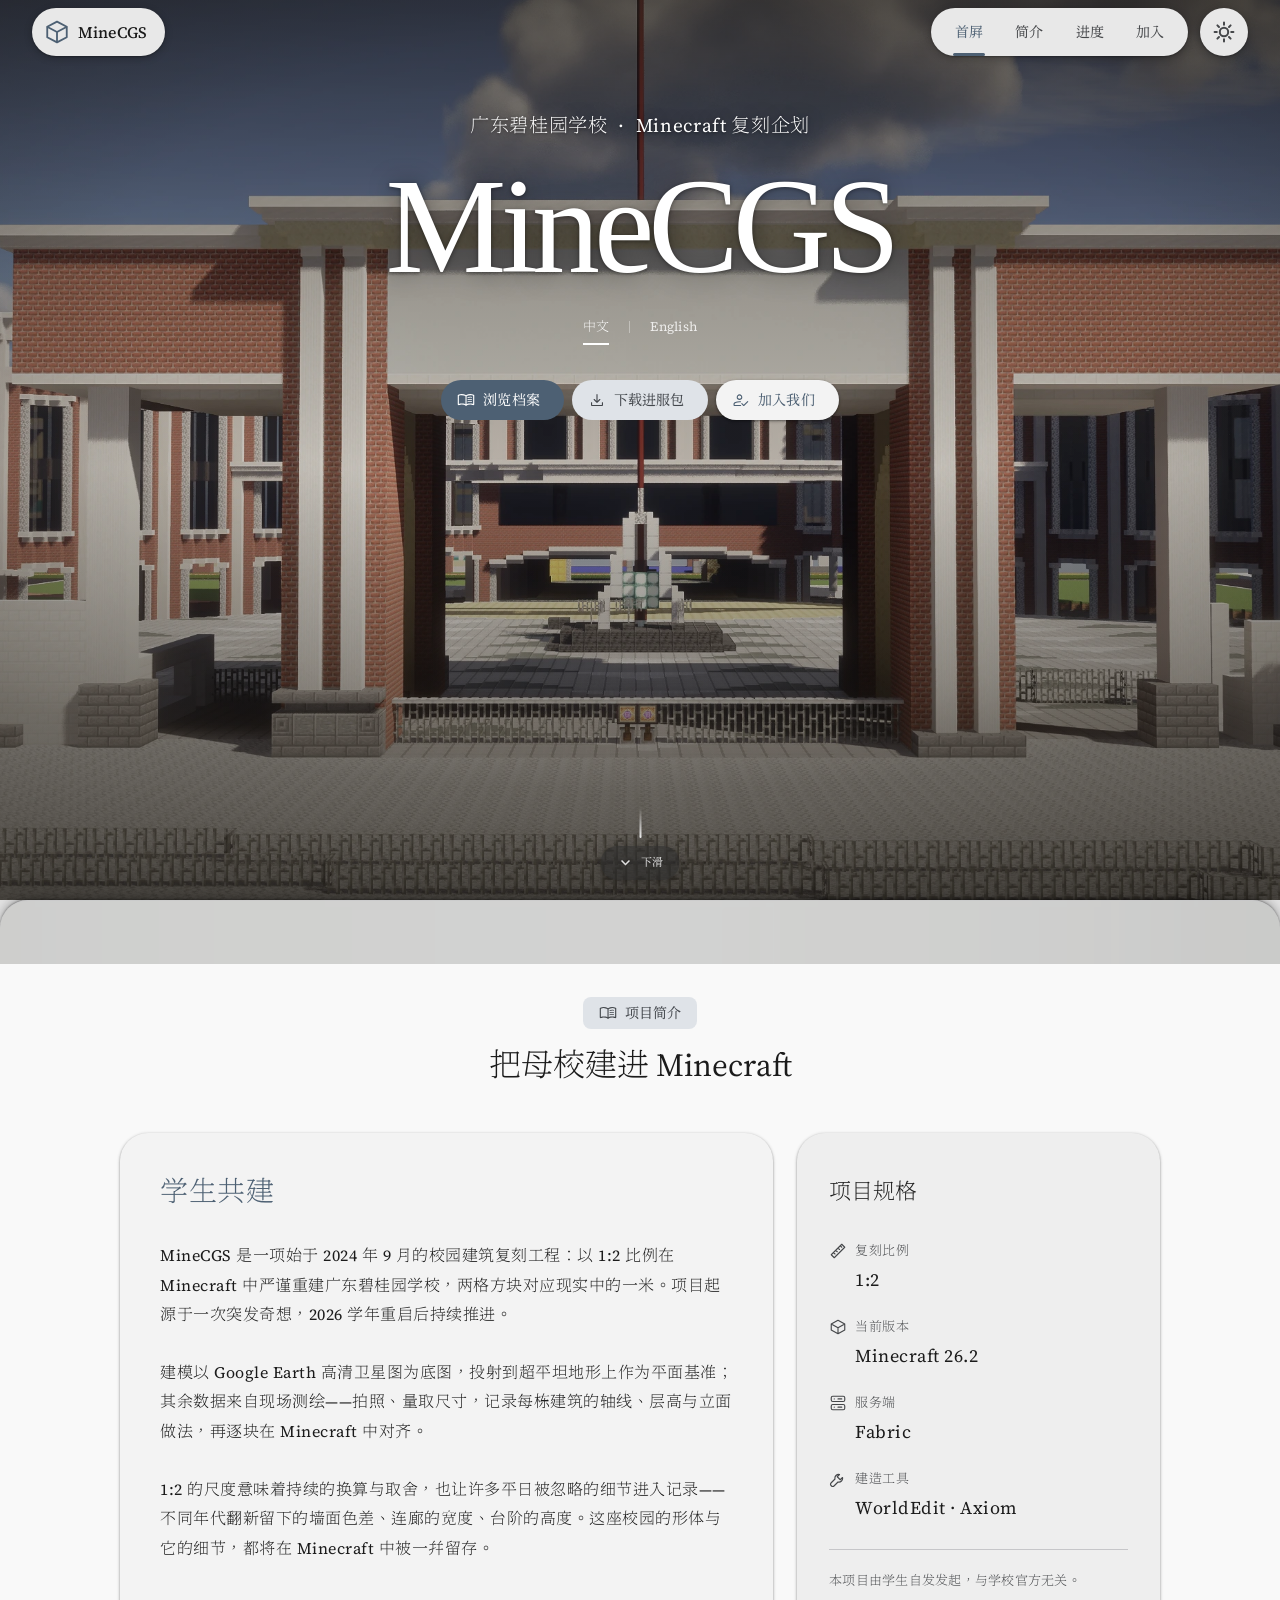
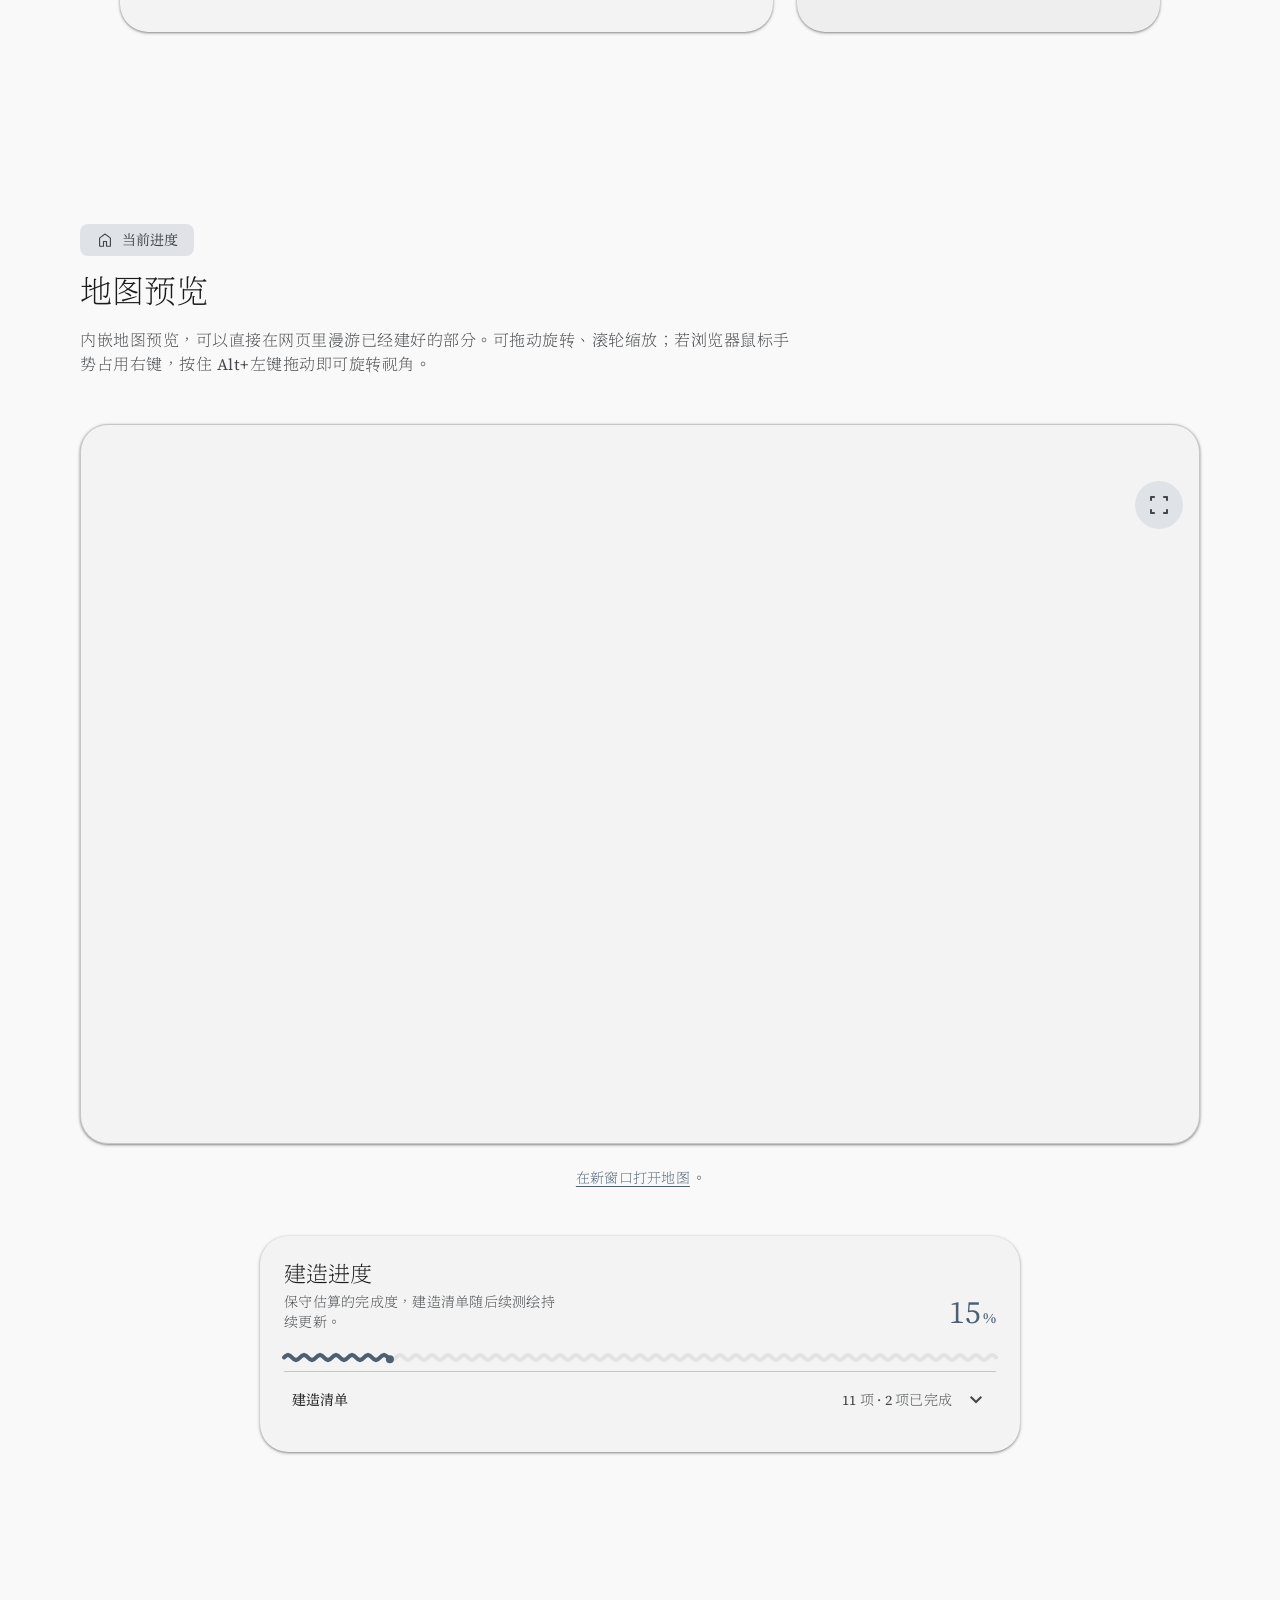
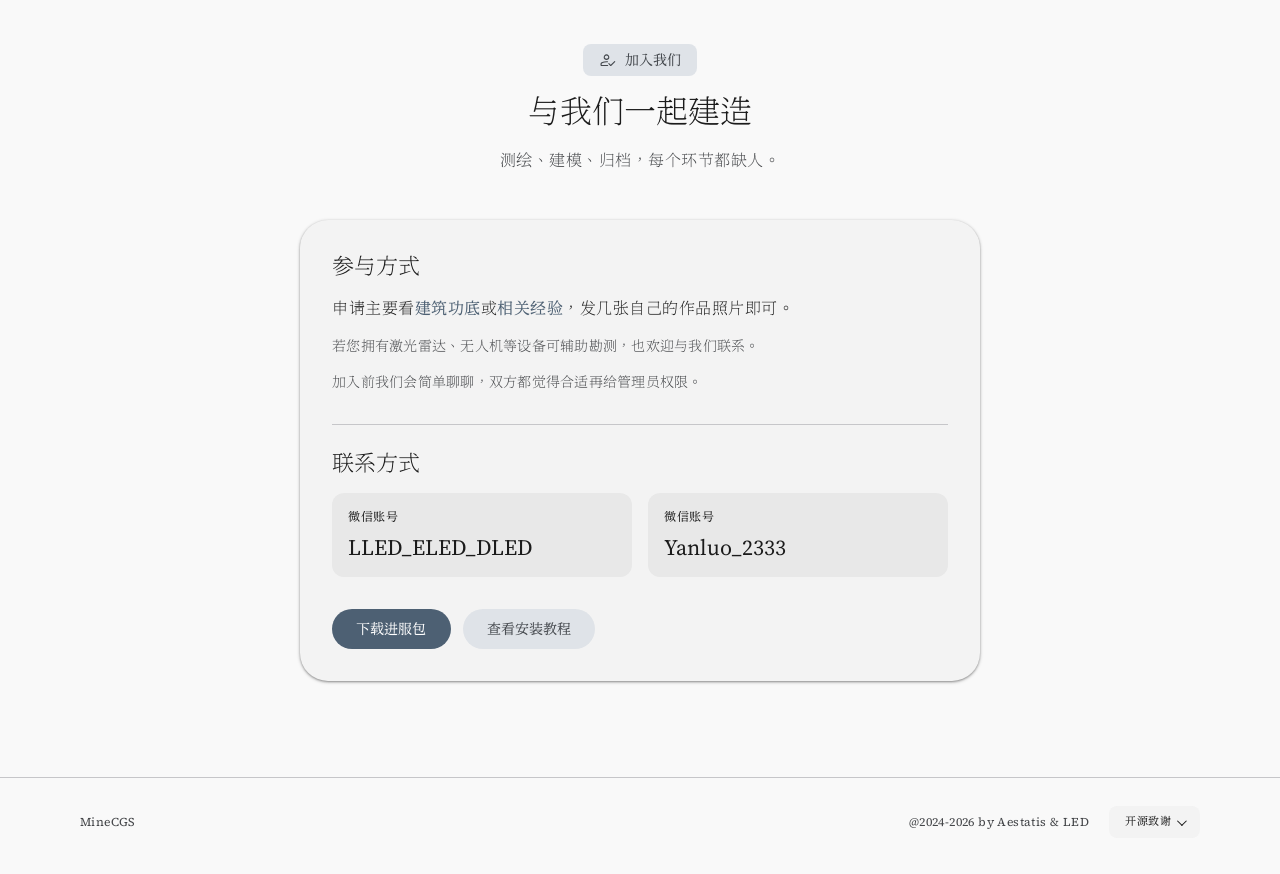
==== commit ff840599: "Keep hero text white and remove adaptive color sampling" ====
--- a/index.html
+++ b/index.html
@@ -11,10 +11,10 @@
   <link rel="preconnect" href="https://fonts.googleapis.com" />
   <link rel="preconnect" href="https://fonts.gstatic.com" crossorigin />
   <link href="https://fonts.googleapis.com/css2?family=Source+Serif+4:opsz,wght@8..60,400;8..60,500&display=swap" rel="stylesheet" />
-  <link rel="stylesheet" href="fonts/jinshu.css?v=138" />
-  <link rel="preload" href="fonts/jinshu-light.woff2?v=138" as="font" type="font/woff2" crossorigin />
+  <link rel="stylesheet" href="fonts/jinshu.css?v=139" />
+  <link rel="preload" href="fonts/jinshu-light.woff2?v=139" as="font" type="font/woff2" crossorigin />
   <!-- ?v= 资源版本号：发布站无缓存响应头时击穿浏览器启发式缓存，改版即换号 -->
-  <link rel="stylesheet" href="style.css?v=138" />
+  <link rel="stylesheet" href="style.css?v=139" />
 
 </head>
 <body>
@@ -390,15 +390,15 @@
   </dialog>
 
   <!-- 开源库 libs.js：Material Color Utilities（Apache-2.0）—— simplex-noise 已随波场迭代移除 -->
-  <script src="libs.js?v=138"></script>
+  <script src="libs.js?v=139"></script>
   <!-- 站点逻辑 main.js：动态取色 + 主题切换 + 页面交互 -->
-  <script src="i18n.js?v=138"></script>
-  <script src="main.js?v=138"></script>
+  <script src="i18n.js?v=139"></script>
+  <script src="main.js?v=139"></script>
   <script>
     /* 仅诊断链接启用，不影响正常访问。 */
     if (new URLSearchParams(location.search).get("diagnose") === "layers") {
       var layerProbe = document.createElement("script");
-      layerProbe.src = "diagnostics.js?v=138";
+      layerProbe.src = "diagnostics.js?v=139";
       document.head.appendChild(layerProbe);
     }
   </script>
--- a/fonts/jinshu.css
+++ b/fonts/jinshu.css
@@ -1,3 +1,3 @@
 /* Chill JinshuSong CC v1.7, Light / Text Regular. Chinese-only website subsets; OFL-1.1. */
-@font-face { font-family: "Chill JinshuSong Text"; font-style: normal; font-weight: 400; font-display: swap; src: url("./jinshu-light.woff2?v=138") format("woff2"); unicode-range: U+3001,U+3002,U+300C,U+300D,U+4E00,U+4E09,U+4E0A,U+4E0B,U+4E0D,U+4E0E,U+4E14,U+4E1C,U+4E22,U+4E24,U+4E25,U+4E2A,U+4E2D,U+4E32,U+4E34,U+4E3A,U+4E3B,U+4E3E,U+4E48,U+4E49,U+4E4B,U+4E5F,U+4E66,U+4E86,U+4E89,U+4E8B,U+4E8C,U+4E8E,U+4E92,U+4E94,U+4E9B,U+4EA4,U+4EA7,U+4EAB,U+4EBA,U+4EC0,U+4EC5,U+4ECB,U+4ECD,U+4ECE,U+4EE3,U+4EE4,U+4EE5,U+4EEC,U+4EF6,U+4EF7,U+4EFB,U+4EFD,U+4F01,U+4F18,U+4F1A,U+4F2A,U+4F30,U+4F46,U+4F4D,U+4F4E,U+4F4F,U+4F53,U+4F55,U+4F59,U+4F5C,U+4F60,U+4F7F,U+4F8B,U+4F9B,U+4F9D,U+4FDD,U+4FE1,U+4FEE,U+5012,U+503C,U+504F,U+505A,U+505C,U+507F,U+50CF,U+5140,U+5143,U+5148,U+5149,U+514D,U+515C,U+5165,U+5168,U+516C,U+5171,U+5173,U+5176,U+5177,U+5178,U+517C,U+5185,U+518D,U+5199,U+51B7,U+51BB,U+51C6,U+51E0,U+51FA,U+51FB,U+5206,U+5207,U+5212,U+5217,U+5219,U+521A,U+521D,U+5220,U+5224,U+522B,U+5230,U+5236,U+523B,U+524D,U+5267,U+529B,U+529F,U+52A0,U+52A1,U+52A8,U+52A9,U+52BF,U+52D8,U+52FE,U+52FF,U+5300,U+5305,U+5316,U+533A,U+5347,U+5353,U+5355,U+5357,U+5360,U+5361,U+536B,U+5373,U+5386,U+538B,U+539F,U+53BB,U+53C2,U+53CA,U+53CC,U+53CD,U+53D1,U+53D6,U+53D7,U+53D8,U+53E0,U+53E3,U+53EA,U+53EF,U+53F0,U+53F2,U+53F3,U+53F7,U+5404,U+5408,U+540C,U+540D,U+540E,U+5411,U+5426,U+542B,U+542C,U+542F,U+544A,U+5458,U+5473,U+548C,U+54C1,U+54CD,U+54EA,U+552F,U+5668,U+56CA,U+56DB,U+56DE,U+56E0,U+56ED,U+56FA,U+56FD,U+56FE,U+5706,U+5728,U+5730,U+573A,U+5740,U+5747,U+5750,U+5757,U+5766,U+578B,U+57DF,U+57FA,U+5883,U+5899,U+5904,U+5907,U+590D,U+5916,U+591A,U+5927,U+5931,U+5934,U+5939,U+5947,U+5957,U+597D,U+5982,U+59CB,U+5A03,U+5B50,U+5B57,U+5B58,U+5B66,U+5B83,U+5B88,U+5B89,U+5B8B,U+5B8C,U+5B98,U+5B9A,U+5B9E,U+5BA2,U+5BAB,U+5BB9,U+5BBD,U+5BBF,U+5BD2,U+5BF8,U+5BF9,U+5BFC,U+5C01,U+5C04,U+5C06,U+5C0F,U+5C11,U+5C1D,U+5C31,U+5C3A,U+5C40,U+5C42,U+5C45,U+5C4F,U+5C55,U+5C5E,U+5C71,U+5D4C,U+5DE5,U+5DE6,U+5DEE,U+5DF1,U+5DF2,U+5E03,U+5E26,U+5E27,U+5E38,U+5E55,U+5E73,U+5E74,U+5E76,U+5E7F,U+5E8F,U+5E93,U+5E94,U+5E95,U+5EA6,U+5EA7,U+5ECA,U+5ED3,U+5EF6,U+5EFA,U+5F00,U+5F0F,U+5F15,U+5F20,U+5F39,U+5F3A,U+5F52,U+5F53,U+5F55,U+5F62,U+5F71,U+5F7B,U+5F84,U+5F85,U+5F8B,U+5F97,U+5FAE,U+5FD7,U+5FEB,U+5FFD,U+6001,U+6027,U+6052,U+6062,U+60A8,U+60AC,U+60F3,U+610F,U+611F,U+6210,U+6211,U+6216,U+622A,U+6233,U+6237,U+6240,U+624B,U+624D,U+6253,U+6258,U+6269,U+6279,U+627E,U+627F,U+628A,U+6291,U+6295,U+6296,U+6298,U+62A5,U+62C5,U+62C9,U+62CD,U+62D6,U+62E5,U+62E6,U+62E9,U+62FF,U+6301,U+6302,U+6307,U+6309,U+6355,U+6362,U+636E,U+6389,U+6392,U+63A2,U+63A5,U+63A7,U+63A8,U+63D0,U+63D2,U+643A,U+6458,U+6495,U+64AD,U+64CD,U+64CE,U+652F,U+6536,U+6539,U+653E,U+653F,U+6545,U+6548,U+654F,U+6559,U+6570,U+6574,U+6587,U+65AD,U+65B0,U+65B9,U+65CB,U+65E0,U+65E2,U+65E5,U+65E7,U+65F6,U+660E,U+6613,U+661F,U+662F,U+663E,U+6653,U+666F,U+66F4,U+66FE,U+66FF,U+6700,U+6708,U+6709,U+670D,U+671F,U+672A,U+672B,U+672C,U+673A,U+6743,U+675F,U+6765,U+677F,U+6784,U+6790,U+679A,U+679C,U+67B6,U+67D0,U+67D3,U+67E5,U+6805,U+6807,U+680B,U+680F,U+6821,U+6837,U+6839,U+683C,U+6842,U+6846,U+6848,U+684C,U+6863,U+68C0,U+697C,U+6982,U+6A21,U+6A2A,U+6B21,U+6B22,U+6B62,U+6B63,U+6B64,U+6B65,U+6B7B,U+6B8A,U+6B8B,U+6BB5,U+6BCD,U+6BCF,U+6BD4,U+6BEB,U+6C34,U+6C38,U+6C93,U+6CA1,U+6CBB,U+6CD5,U+6CE2,U+6CE8,U+6D3B,U+6D41,U+6D45,U+6D4B,U+6D4F,U+6D6A,U+6D6E,U+6D88,U+6DE1,U+6DF1,U+6DF7,U+6E05,U+6E10,U+6E21,U+6E32,U+6E38,U+6E90,U+6ED1,U+6EDA,U+6EDE,U+6EE4,U+6F02,U+6F2B,U+6FC0,U+70B9,U+70C1,U+70D8,U+70ED,U+7119,U+7136,U+7167,U+7247,U+7248,U+724C,U+7269,U+7279,U+72B6,U+72EC,U+73A9,U+73AF,U+73B0,U+7406,U+751F,U+7528,U+7531,U+7533,U+7535,U+753B,U+754C,U+7559,U+7565,U+767B,U+7684,U+76D1,U+76D6,U+76EE,U+76F4,U+76F8,U+770B,U+771F,U+7740,U+77AC,U+77E5,U+77ED,U+7840,U+786C,U+786E,U+78A7,U+793A,U+7981,U+79BB,U+79CD,U+79D2,U+79EF,U+79F0,U+79FB,U+7A0B,U+7A33,U+7A7A,U+7A7F,U+7A81,U+7A84,U+7A97,U+7ACB,U+7AD9,U+7ADE,U+7AEF,U+7B2C,U+7B49,U+7B51,U+7B5B,U+7B7E,U+7B80,U+7B97,U+7BA1,U+7C73,U+7C7B,U+7CBE,U+7CCA,U+7CFB,U+7D20,U+7EA6,U+7EA7,U+7EAF,U+7EB3,U+7EB9,U+7EBF,U+7EC4,U+7EC6,U+7EC8,U+7ECF,U+7ED3,U+7ED5,U+7ED8,U+7ED9,U+7EDC,U+7EDD,U+7EDF,U+7EE7,U+7EEA,U+7EED,U+7EF4,U+7F00,U+7F13,U+7F18,U+7F1D,U+7F29,U+7F3A,U+7F51,U+7F69,U+7F6E,U+7FFB,U+8001,U+8005,U+800C,U+804A,U+8054,U+80CC,U+80F6,U+80FD,U+8111,U+81EA,U+81F3,U+81F4,U+820D,U+822A,U+8272,U+8282,U+82AF,U+82E5,U+8350,U+83B7,U+843D,U+85CF,U+8749,U+884C,U+8865,U+8868,U+88AB,U+88C1,U+88C2,U+88C5,U+88F8,U+897F,U+8981,U+8986,U+89C1,U+89C2,U+89C4,U+89C6,U+89C8,U+89C9,U+89D2,U+89E3,U+89E6,U+8A00,U+8B66,U+8BA1,U+8BA4,U+8BA9,U+8BAD,U+8BB0,U+8BB8,U+8BBE,U+8BBF,U+8BC1,U+8BC6,U+8BCA,U+8BD5,U+8BE2,U+8BE5,U+8BED,U+8BEF,U+8BF4,U+8BF7,U+8BFB,U+8BFE,U+8C03,U+8C22,U+8C28,U+8D1F,U+8D23,U+8D25,U+8D26,U+8D44,U+8D56,U+8D70,U+8D77,U+8D85,U+8DB3,U+8DDD,U+8DE8,U+8DEF,U+8DF3,U+8EAB,U+8F6C,U+8F6E,U+8F6F,U+8F74,U+8F7B,U+8F7D,U+8F85,U+8F91,U+8F93,U+8FB9,U+8FBE,U+8FC7,U+8FCE,U+8FD0,U+8FD4,U+8FD9,U+8FDB,U+8FDC,U+8FDD,U+8FDE,U+8FDF,U+8FEB,U+8FED,U+9000,U+9002,U+9009,U+900F,U+9010,U+9012,U+9014,U+901A,U+901F,U+9020,U+903B,U+9053,U+906E,U+907F,U+90E8,U+90FD,U+914D,U+91C7,U+91CC,U+91CD,U+91CF,U+9489,U+94AE,U+94FE,U+9501,U+9519,U+951A,U+9526,U+952E,U+957F,U+95E8,U+95EA,U+95ED,U+95EE,U+95F2,U+95F4,U+9605,U+9608,U+961F,U+9632,U+9634,U+9636,U+963B,U+9645,U+964D,U+9650,U+9662,U+9664,U+968F,U+9690,U+96F6,U+96F7,U+9700,U+9732,U+9759,U+975E,U+9762,U+9875,U+9876,U+9879,U+987B,U+9884,U+9898,U+98DE,U+9970,U+9988,U+9996,U+9A71,U+9A8C,U+9AA4,U+9AD8,U+9ED8,U+9F20,U+9F50,U+FF08,U+FF09,U+FF0C,U+FF1A,U+FF1B,U+FF1F; }
-@font-face { font-family: "Chill JinshuSong Text"; font-style: normal; font-weight: 500; font-display: swap; src: url("./jinshu-regular.woff2?v=138") format("woff2"); unicode-range: U+3001,U+3002,U+300C,U+300D,U+4E00,U+4E09,U+4E0A,U+4E0B,U+4E0D,U+4E0E,U+4E14,U+4E1C,U+4E22,U+4E24,U+4E25,U+4E2A,U+4E2D,U+4E32,U+4E34,U+4E3A,U+4E3B,U+4E3E,U+4E48,U+4E49,U+4E4B,U+4E5F,U+4E66,U+4E86,U+4E89,U+4E8B,U+4E8C,U+4E8E,U+4E92,U+4E94,U+4E9B,U+4EA4,U+4EA7,U+4EAB,U+4EBA,U+4EC0,U+4EC5,U+4ECB,U+4ECD,U+4ECE,U+4EE3,U+4EE4,U+4EE5,U+4EEC,U+4EF6,U+4EF7,U+4EFB,U+4EFD,U+4F01,U+4F18,U+4F1A,U+4F2A,U+4F30,U+4F46,U+4F4D,U+4F4E,U+4F4F,U+4F53,U+4F55,U+4F59,U+4F5C,U+4F60,U+4F7F,U+4F8B,U+4F9B,U+4F9D,U+4FDD,U+4FE1,U+4FEE,U+5012,U+503C,U+504F,U+505A,U+505C,U+507F,U+50CF,U+5140,U+5143,U+5148,U+5149,U+514D,U+515C,U+5165,U+5168,U+516C,U+5171,U+5173,U+5176,U+5177,U+5178,U+517C,U+5185,U+518D,U+5199,U+51B7,U+51BB,U+51C6,U+51E0,U+51FA,U+51FB,U+5206,U+5207,U+5212,U+5217,U+5219,U+521A,U+521D,U+5220,U+5224,U+522B,U+5230,U+5236,U+523B,U+524D,U+5267,U+529B,U+529F,U+52A0,U+52A1,U+52A8,U+52A9,U+52BF,U+52D8,U+52FE,U+52FF,U+5300,U+5305,U+5316,U+533A,U+5347,U+5353,U+5355,U+5357,U+5360,U+5361,U+536B,U+5373,U+5386,U+538B,U+539F,U+53BB,U+53C2,U+53CA,U+53CC,U+53CD,U+53D1,U+53D6,U+53D7,U+53D8,U+53E0,U+53E3,U+53EA,U+53EF,U+53F0,U+53F2,U+53F3,U+53F7,U+5404,U+5408,U+540C,U+540D,U+540E,U+5411,U+5426,U+542B,U+542C,U+542F,U+544A,U+5458,U+5473,U+548C,U+54C1,U+54CD,U+54EA,U+552F,U+5668,U+56CA,U+56DB,U+56DE,U+56E0,U+56ED,U+56FA,U+56FD,U+56FE,U+5706,U+5728,U+5730,U+573A,U+5740,U+5747,U+5750,U+5757,U+5766,U+578B,U+57DF,U+57FA,U+5883,U+5899,U+5904,U+5907,U+590D,U+5916,U+591A,U+5927,U+5931,U+5934,U+5939,U+5947,U+5957,U+597D,U+5982,U+59CB,U+5A03,U+5B50,U+5B57,U+5B58,U+5B66,U+5B83,U+5B88,U+5B89,U+5B8B,U+5B8C,U+5B98,U+5B9A,U+5B9E,U+5BA2,U+5BAB,U+5BB9,U+5BBD,U+5BBF,U+5BD2,U+5BF8,U+5BF9,U+5BFC,U+5C01,U+5C04,U+5C06,U+5C0F,U+5C11,U+5C1D,U+5C31,U+5C3A,U+5C40,U+5C42,U+5C45,U+5C4F,U+5C55,U+5C5E,U+5C71,U+5D4C,U+5DE5,U+5DE6,U+5DEE,U+5DF1,U+5DF2,U+5E03,U+5E26,U+5E27,U+5E38,U+5E55,U+5E73,U+5E74,U+5E76,U+5E7F,U+5E8F,U+5E93,U+5E94,U+5E95,U+5EA6,U+5EA7,U+5ECA,U+5ED3,U+5EF6,U+5EFA,U+5F00,U+5F0F,U+5F15,U+5F20,U+5F39,U+5F3A,U+5F52,U+5F53,U+5F55,U+5F62,U+5F71,U+5F7B,U+5F84,U+5F85,U+5F8B,U+5F97,U+5FAE,U+5FD7,U+5FEB,U+5FFD,U+6001,U+6027,U+6052,U+6062,U+60A8,U+60AC,U+60F3,U+610F,U+611F,U+6210,U+6211,U+6216,U+622A,U+6233,U+6237,U+6240,U+624B,U+624D,U+6253,U+6258,U+6269,U+6279,U+627E,U+627F,U+628A,U+6291,U+6295,U+6296,U+6298,U+62A5,U+62C5,U+62C9,U+62CD,U+62D6,U+62E5,U+62E6,U+62E9,U+62FF,U+6301,U+6302,U+6307,U+6309,U+6355,U+6362,U+636E,U+6389,U+6392,U+63A2,U+63A5,U+63A7,U+63A8,U+63D0,U+63D2,U+643A,U+6458,U+6495,U+64AD,U+64CD,U+64CE,U+652F,U+6536,U+6539,U+653E,U+653F,U+6545,U+6548,U+654F,U+6559,U+6570,U+6574,U+6587,U+65AD,U+65B0,U+65B9,U+65CB,U+65E0,U+65E2,U+65E5,U+65E7,U+65F6,U+660E,U+6613,U+661F,U+662F,U+663E,U+6653,U+666F,U+66F4,U+66FE,U+66FF,U+6700,U+6708,U+6709,U+670D,U+671F,U+672A,U+672B,U+672C,U+673A,U+6743,U+675F,U+6765,U+677F,U+6784,U+6790,U+679A,U+679C,U+67B6,U+67D0,U+67D3,U+67E5,U+6805,U+6807,U+680B,U+680F,U+6821,U+6837,U+6839,U+683C,U+6842,U+6846,U+6848,U+684C,U+6863,U+68C0,U+697C,U+6982,U+6A21,U+6A2A,U+6B21,U+6B22,U+6B62,U+6B63,U+6B64,U+6B65,U+6B7B,U+6B8A,U+6B8B,U+6BB5,U+6BCD,U+6BCF,U+6BD4,U+6BEB,U+6C34,U+6C38,U+6C93,U+6CA1,U+6CBB,U+6CD5,U+6CE2,U+6CE8,U+6D3B,U+6D41,U+6D45,U+6D4B,U+6D4F,U+6D6A,U+6D6E,U+6D88,U+6DE1,U+6DF1,U+6DF7,U+6E05,U+6E10,U+6E21,U+6E32,U+6E38,U+6E90,U+6ED1,U+6EDA,U+6EDE,U+6EE4,U+6F02,U+6F2B,U+6FC0,U+70B9,U+70C1,U+70D8,U+70ED,U+7119,U+7136,U+7167,U+7247,U+7248,U+724C,U+7269,U+7279,U+72B6,U+72EC,U+73A9,U+73AF,U+73B0,U+7406,U+751F,U+7528,U+7531,U+7533,U+7535,U+753B,U+754C,U+7559,U+7565,U+767B,U+7684,U+76D1,U+76D6,U+76EE,U+76F4,U+76F8,U+770B,U+771F,U+7740,U+77AC,U+77E5,U+77ED,U+7840,U+786C,U+786E,U+78A7,U+793A,U+7981,U+79BB,U+79CD,U+79D2,U+79EF,U+79F0,U+79FB,U+7A0B,U+7A33,U+7A7A,U+7A7F,U+7A81,U+7A84,U+7A97,U+7ACB,U+7AD9,U+7ADE,U+7AEF,U+7B2C,U+7B49,U+7B51,U+7B5B,U+7B7E,U+7B80,U+7B97,U+7BA1,U+7C73,U+7C7B,U+7CBE,U+7CCA,U+7CFB,U+7D20,U+7EA6,U+7EA7,U+7EAF,U+7EB3,U+7EB9,U+7EBF,U+7EC4,U+7EC6,U+7EC8,U+7ECF,U+7ED3,U+7ED5,U+7ED8,U+7ED9,U+7EDC,U+7EDD,U+7EDF,U+7EE7,U+7EEA,U+7EED,U+7EF4,U+7F00,U+7F13,U+7F18,U+7F1D,U+7F29,U+7F3A,U+7F51,U+7F69,U+7F6E,U+7FFB,U+8001,U+8005,U+800C,U+804A,U+8054,U+80CC,U+80F6,U+80FD,U+8111,U+81EA,U+81F3,U+81F4,U+820D,U+822A,U+8272,U+8282,U+82AF,U+82E5,U+8350,U+83B7,U+843D,U+85CF,U+8749,U+884C,U+8865,U+8868,U+88AB,U+88C1,U+88C2,U+88C5,U+88F8,U+897F,U+8981,U+8986,U+89C1,U+89C2,U+89C4,U+89C6,U+89C8,U+89C9,U+89D2,U+89E3,U+89E6,U+8A00,U+8B66,U+8BA1,U+8BA4,U+8BA9,U+8BAD,U+8BB0,U+8BB8,U+8BBE,U+8BBF,U+8BC1,U+8BC6,U+8BCA,U+8BD5,U+8BE2,U+8BE5,U+8BED,U+8BEF,U+8BF4,U+8BF7,U+8BFB,U+8BFE,U+8C03,U+8C22,U+8C28,U+8D1F,U+8D23,U+8D25,U+8D26,U+8D44,U+8D56,U+8D70,U+8D77,U+8D85,U+8DB3,U+8DDD,U+8DE8,U+8DEF,U+8DF3,U+8EAB,U+8F6C,U+8F6E,U+8F6F,U+8F74,U+8F7B,U+8F7D,U+8F85,U+8F91,U+8F93,U+8FB9,U+8FBE,U+8FC7,U+8FCE,U+8FD0,U+8FD4,U+8FD9,U+8FDB,U+8FDC,U+8FDD,U+8FDE,U+8FDF,U+8FEB,U+8FED,U+9000,U+9002,U+9009,U+900F,U+9010,U+9012,U+9014,U+901A,U+901F,U+9020,U+903B,U+9053,U+906E,U+907F,U+90E8,U+90FD,U+914D,U+91C7,U+91CC,U+91CD,U+91CF,U+9489,U+94AE,U+94FE,U+9501,U+9519,U+951A,U+9526,U+952E,U+957F,U+95E8,U+95EA,U+95ED,U+95EE,U+95F2,U+95F4,U+9605,U+9608,U+961F,U+9632,U+9634,U+9636,U+963B,U+9645,U+964D,U+9650,U+9662,U+9664,U+968F,U+9690,U+96F6,U+96F7,U+9700,U+9732,U+9759,U+975E,U+9762,U+9875,U+9876,U+9879,U+987B,U+9884,U+9898,U+98DE,U+9970,U+9988,U+9996,U+9A71,U+9A8C,U+9AA4,U+9AD8,U+9ED8,U+9F20,U+9F50,U+FF08,U+FF09,U+FF0C,U+FF1A,U+FF1B,U+FF1F; }
+@font-face { font-family: "Chill JinshuSong Text"; font-style: normal; font-weight: 400; font-display: swap; src: url("./jinshu-light.woff2?v=139") format("woff2"); unicode-range: U+3001,U+3002,U+300C,U+300D,U+4E00,U+4E09,U+4E0A,U+4E0B,U+4E0D,U+4E0E,U+4E14,U+4E1C,U+4E22,U+4E24,U+4E25,U+4E2A,U+4E2D,U+4E32,U+4E34,U+4E3A,U+4E3B,U+4E3E,U+4E48,U+4E49,U+4E4B,U+4E5F,U+4E66,U+4E86,U+4E89,U+4E8B,U+4E8C,U+4E8E,U+4E92,U+4E94,U+4E9B,U+4EA4,U+4EA7,U+4EAB,U+4EBA,U+4EC0,U+4EC5,U+4ECB,U+4ECD,U+4ECE,U+4EE3,U+4EE4,U+4EE5,U+4EEC,U+4EF6,U+4EF7,U+4EFB,U+4EFD,U+4F01,U+4F18,U+4F1A,U+4F2A,U+4F30,U+4F46,U+4F4D,U+4F4E,U+4F4F,U+4F53,U+4F55,U+4F59,U+4F5C,U+4F60,U+4F7F,U+4F8B,U+4F9B,U+4F9D,U+4FDD,U+4FE1,U+4FEE,U+5012,U+503C,U+504F,U+505A,U+505C,U+507F,U+50CF,U+5140,U+5143,U+5148,U+5149,U+514D,U+515C,U+5165,U+5168,U+516C,U+5171,U+5173,U+5176,U+5177,U+5178,U+517C,U+5185,U+518D,U+5199,U+51B7,U+51BB,U+51C6,U+51E0,U+51FA,U+51FB,U+5206,U+5207,U+5212,U+5217,U+5219,U+521A,U+521D,U+5220,U+5224,U+522B,U+5230,U+5236,U+523B,U+524D,U+5267,U+529B,U+529F,U+52A0,U+52A1,U+52A8,U+52A9,U+52BF,U+52D8,U+52FE,U+52FF,U+5300,U+5305,U+5316,U+533A,U+5347,U+5353,U+5355,U+5357,U+5360,U+5361,U+536B,U+5373,U+5386,U+538B,U+539F,U+53BB,U+53C2,U+53CA,U+53CC,U+53CD,U+53D1,U+53D6,U+53D7,U+53D8,U+53E0,U+53E3,U+53EA,U+53EF,U+53F0,U+53F2,U+53F3,U+53F7,U+5404,U+5408,U+540C,U+540D,U+540E,U+5411,U+5426,U+542B,U+542C,U+542F,U+544A,U+5458,U+5473,U+548C,U+54C1,U+54CD,U+54EA,U+552F,U+5668,U+56CA,U+56DB,U+56DE,U+56E0,U+56ED,U+56FA,U+56FD,U+56FE,U+5706,U+5728,U+5730,U+573A,U+5740,U+5747,U+5750,U+5757,U+5766,U+578B,U+57DF,U+57FA,U+5883,U+5899,U+5904,U+5907,U+590D,U+5916,U+591A,U+5927,U+5931,U+5934,U+5939,U+5947,U+5957,U+597D,U+5982,U+59CB,U+5A03,U+5B50,U+5B57,U+5B58,U+5B66,U+5B83,U+5B88,U+5B89,U+5B8B,U+5B8C,U+5B98,U+5B9A,U+5B9E,U+5BA2,U+5BAB,U+5BB9,U+5BBD,U+5BBF,U+5BD2,U+5BF8,U+5BF9,U+5BFC,U+5C01,U+5C04,U+5C06,U+5C0F,U+5C11,U+5C1D,U+5C31,U+5C3A,U+5C40,U+5C42,U+5C45,U+5C4F,U+5C55,U+5C5E,U+5C71,U+5D4C,U+5DE5,U+5DE6,U+5DEE,U+5DF1,U+5DF2,U+5E03,U+5E26,U+5E27,U+5E38,U+5E55,U+5E73,U+5E74,U+5E76,U+5E7F,U+5E8F,U+5E93,U+5E94,U+5E95,U+5EA6,U+5EA7,U+5ECA,U+5ED3,U+5EF6,U+5EFA,U+5F00,U+5F0F,U+5F15,U+5F20,U+5F39,U+5F3A,U+5F52,U+5F53,U+5F55,U+5F62,U+5F71,U+5F7B,U+5F84,U+5F85,U+5F8B,U+5F97,U+5FAE,U+5FD7,U+5FEB,U+5FFD,U+6001,U+6027,U+6052,U+6062,U+60A8,U+60AC,U+60F3,U+610F,U+611F,U+6210,U+6211,U+6216,U+622A,U+6233,U+6237,U+6240,U+624B,U+624D,U+6253,U+6258,U+6269,U+6279,U+627E,U+627F,U+628A,U+6291,U+6295,U+6296,U+6298,U+62A5,U+62C5,U+62C9,U+62CD,U+62D6,U+62E5,U+62E6,U+62E9,U+62FF,U+6301,U+6302,U+6307,U+6309,U+6355,U+6362,U+636E,U+6389,U+6392,U+63A2,U+63A5,U+63A7,U+63A8,U+63D0,U+63D2,U+643A,U+6458,U+6495,U+64AD,U+64CD,U+64CE,U+652F,U+6536,U+6539,U+653E,U+653F,U+6545,U+6548,U+654F,U+6559,U+6570,U+6574,U+6587,U+65AD,U+65B0,U+65B9,U+65CB,U+65E0,U+65E2,U+65E5,U+65E7,U+65F6,U+660E,U+6613,U+661F,U+662F,U+663E,U+6653,U+666F,U+66F4,U+66FE,U+66FF,U+6700,U+6708,U+6709,U+670D,U+671F,U+672A,U+672B,U+672C,U+673A,U+6743,U+675F,U+6765,U+677F,U+6784,U+6790,U+679A,U+679C,U+67B6,U+67D0,U+67D3,U+67E5,U+6805,U+6807,U+680B,U+680F,U+6821,U+6837,U+6839,U+683C,U+6842,U+6846,U+6848,U+684C,U+6863,U+68C0,U+697C,U+6982,U+6A21,U+6A2A,U+6B21,U+6B22,U+6B62,U+6B63,U+6B64,U+6B65,U+6B7B,U+6B8A,U+6B8B,U+6BB5,U+6BCD,U+6BCF,U+6BD4,U+6BEB,U+6C34,U+6C38,U+6C93,U+6CA1,U+6CBB,U+6CD5,U+6CE2,U+6CE8,U+6D3B,U+6D41,U+6D45,U+6D4B,U+6D4F,U+6D6A,U+6D6E,U+6D88,U+6DE1,U+6DF1,U+6DF7,U+6E05,U+6E10,U+6E21,U+6E32,U+6E38,U+6E90,U+6ED1,U+6EDA,U+6EDE,U+6EE4,U+6F02,U+6F2B,U+6FC0,U+70B9,U+70C1,U+70D8,U+70ED,U+7119,U+7136,U+7167,U+7247,U+7248,U+724C,U+7269,U+7279,U+72B6,U+72EC,U+73A9,U+73AF,U+73B0,U+7406,U+751F,U+7528,U+7531,U+7533,U+7535,U+753B,U+754C,U+7559,U+7565,U+767B,U+7684,U+76D1,U+76D6,U+76EE,U+76F4,U+76F8,U+770B,U+771F,U+7740,U+77AC,U+77E5,U+77ED,U+7840,U+786C,U+786E,U+78A7,U+793A,U+7981,U+79BB,U+79CD,U+79D2,U+79EF,U+79F0,U+79FB,U+7A0B,U+7A33,U+7A7A,U+7A7F,U+7A81,U+7A84,U+7A97,U+7ACB,U+7AD9,U+7ADE,U+7AEF,U+7B2C,U+7B49,U+7B51,U+7B5B,U+7B7E,U+7B80,U+7B97,U+7BA1,U+7C73,U+7C7B,U+7CBE,U+7CCA,U+7CFB,U+7D20,U+7EA6,U+7EA7,U+7EAF,U+7EB3,U+7EB9,U+7EBF,U+7EC4,U+7EC6,U+7EC8,U+7ECF,U+7ED3,U+7ED5,U+7ED8,U+7ED9,U+7EDC,U+7EDD,U+7EDF,U+7EE7,U+7EEA,U+7EED,U+7EF4,U+7F00,U+7F13,U+7F18,U+7F1D,U+7F29,U+7F3A,U+7F51,U+7F69,U+7F6E,U+7FFB,U+8001,U+8005,U+800C,U+804A,U+8054,U+80CC,U+80F6,U+80FD,U+8111,U+81EA,U+81F3,U+81F4,U+820D,U+822A,U+8272,U+8282,U+82AF,U+82E5,U+8350,U+83B7,U+843D,U+85CF,U+8749,U+884C,U+8865,U+8868,U+88AB,U+88C1,U+88C2,U+88C5,U+88F8,U+897F,U+8981,U+8986,U+89C1,U+89C2,U+89C4,U+89C6,U+89C8,U+89C9,U+89D2,U+89E3,U+89E6,U+8A00,U+8B66,U+8BA1,U+8BA4,U+8BA9,U+8BAD,U+8BB0,U+8BB8,U+8BBE,U+8BBF,U+8BC1,U+8BC6,U+8BCA,U+8BD5,U+8BE2,U+8BE5,U+8BED,U+8BEF,U+8BF4,U+8BF7,U+8BFB,U+8BFE,U+8C03,U+8C22,U+8C28,U+8D1F,U+8D23,U+8D25,U+8D26,U+8D44,U+8D56,U+8D70,U+8D77,U+8D85,U+8DB3,U+8DDD,U+8DE8,U+8DEF,U+8DF3,U+8EAB,U+8F6C,U+8F6E,U+8F6F,U+8F74,U+8F7B,U+8F7D,U+8F85,U+8F91,U+8F93,U+8FB9,U+8FBE,U+8FC7,U+8FCE,U+8FD0,U+8FD4,U+8FD9,U+8FDB,U+8FDC,U+8FDD,U+8FDE,U+8FDF,U+8FEB,U+8FED,U+9000,U+9002,U+9009,U+900F,U+9010,U+9012,U+9014,U+901A,U+901F,U+9020,U+903B,U+9053,U+906E,U+907F,U+90E8,U+90FD,U+914D,U+91C7,U+91CC,U+91CD,U+91CF,U+9489,U+94AE,U+94FE,U+9501,U+9519,U+951A,U+9526,U+952E,U+957F,U+95E8,U+95EA,U+95ED,U+95EE,U+95F2,U+95F4,U+9605,U+9608,U+961F,U+9632,U+9634,U+9636,U+963B,U+9645,U+964D,U+9650,U+9662,U+9664,U+968F,U+9690,U+96F6,U+96F7,U+9700,U+9732,U+9759,U+975E,U+9762,U+9875,U+9876,U+9879,U+987B,U+9884,U+9898,U+98DE,U+9970,U+9988,U+9996,U+9A71,U+9A8C,U+9AA4,U+9AD8,U+9ED8,U+9F20,U+9F50,U+FF08,U+FF09,U+FF0C,U+FF1A,U+FF1B,U+FF1F; }
+@font-face { font-family: "Chill JinshuSong Text"; font-style: normal; font-weight: 500; font-display: swap; src: url("./jinshu-regular.woff2?v=139") format("woff2"); unicode-range: U+3001,U+3002,U+300C,U+300D,U+4E00,U+4E09,U+4E0A,U+4E0B,U+4E0D,U+4E0E,U+4E14,U+4E1C,U+4E22,U+4E24,U+4E25,U+4E2A,U+4E2D,U+4E32,U+4E34,U+4E3A,U+4E3B,U+4E3E,U+4E48,U+4E49,U+4E4B,U+4E5F,U+4E66,U+4E86,U+4E89,U+4E8B,U+4E8C,U+4E8E,U+4E92,U+4E94,U+4E9B,U+4EA4,U+4EA7,U+4EAB,U+4EBA,U+4EC0,U+4EC5,U+4ECB,U+4ECD,U+4ECE,U+4EE3,U+4EE4,U+4EE5,U+4EEC,U+4EF6,U+4EF7,U+4EFB,U+4EFD,U+4F01,U+4F18,U+4F1A,U+4F2A,U+4F30,U+4F46,U+4F4D,U+4F4E,U+4F4F,U+4F53,U+4F55,U+4F59,U+4F5C,U+4F60,U+4F7F,U+4F8B,U+4F9B,U+4F9D,U+4FDD,U+4FE1,U+4FEE,U+5012,U+503C,U+504F,U+505A,U+505C,U+507F,U+50CF,U+5140,U+5143,U+5148,U+5149,U+514D,U+515C,U+5165,U+5168,U+516C,U+5171,U+5173,U+5176,U+5177,U+5178,U+517C,U+5185,U+518D,U+5199,U+51B7,U+51BB,U+51C6,U+51E0,U+51FA,U+51FB,U+5206,U+5207,U+5212,U+5217,U+5219,U+521A,U+521D,U+5220,U+5224,U+522B,U+5230,U+5236,U+523B,U+524D,U+5267,U+529B,U+529F,U+52A0,U+52A1,U+52A8,U+52A9,U+52BF,U+52D8,U+52FE,U+52FF,U+5300,U+5305,U+5316,U+533A,U+5347,U+5353,U+5355,U+5357,U+5360,U+5361,U+536B,U+5373,U+5386,U+538B,U+539F,U+53BB,U+53C2,U+53CA,U+53CC,U+53CD,U+53D1,U+53D6,U+53D7,U+53D8,U+53E0,U+53E3,U+53EA,U+53EF,U+53F0,U+53F2,U+53F3,U+53F7,U+5404,U+5408,U+540C,U+540D,U+540E,U+5411,U+5426,U+542B,U+542C,U+542F,U+544A,U+5458,U+5473,U+548C,U+54C1,U+54CD,U+54EA,U+552F,U+5668,U+56CA,U+56DB,U+56DE,U+56E0,U+56ED,U+56FA,U+56FD,U+56FE,U+5706,U+5728,U+5730,U+573A,U+5740,U+5747,U+5750,U+5757,U+5766,U+578B,U+57DF,U+57FA,U+5883,U+5899,U+5904,U+5907,U+590D,U+5916,U+591A,U+5927,U+5931,U+5934,U+5939,U+5947,U+5957,U+597D,U+5982,U+59CB,U+5A03,U+5B50,U+5B57,U+5B58,U+5B66,U+5B83,U+5B88,U+5B89,U+5B8B,U+5B8C,U+5B98,U+5B9A,U+5B9E,U+5BA2,U+5BAB,U+5BB9,U+5BBD,U+5BBF,U+5BD2,U+5BF8,U+5BF9,U+5BFC,U+5C01,U+5C04,U+5C06,U+5C0F,U+5C11,U+5C1D,U+5C31,U+5C3A,U+5C40,U+5C42,U+5C45,U+5C4F,U+5C55,U+5C5E,U+5C71,U+5D4C,U+5DE5,U+5DE6,U+5DEE,U+5DF1,U+5DF2,U+5E03,U+5E26,U+5E27,U+5E38,U+5E55,U+5E73,U+5E74,U+5E76,U+5E7F,U+5E8F,U+5E93,U+5E94,U+5E95,U+5EA6,U+5EA7,U+5ECA,U+5ED3,U+5EF6,U+5EFA,U+5F00,U+5F0F,U+5F15,U+5F20,U+5F39,U+5F3A,U+5F52,U+5F53,U+5F55,U+5F62,U+5F71,U+5F7B,U+5F84,U+5F85,U+5F8B,U+5F97,U+5FAE,U+5FD7,U+5FEB,U+5FFD,U+6001,U+6027,U+6052,U+6062,U+60A8,U+60AC,U+60F3,U+610F,U+611F,U+6210,U+6211,U+6216,U+622A,U+6233,U+6237,U+6240,U+624B,U+624D,U+6253,U+6258,U+6269,U+6279,U+627E,U+627F,U+628A,U+6291,U+6295,U+6296,U+6298,U+62A5,U+62C5,U+62C9,U+62CD,U+62D6,U+62E5,U+62E6,U+62E9,U+62FF,U+6301,U+6302,U+6307,U+6309,U+6355,U+6362,U+636E,U+6389,U+6392,U+63A2,U+63A5,U+63A7,U+63A8,U+63D0,U+63D2,U+643A,U+6458,U+6495,U+64AD,U+64CD,U+64CE,U+652F,U+6536,U+6539,U+653E,U+653F,U+6545,U+6548,U+654F,U+6559,U+6570,U+6574,U+6587,U+65AD,U+65B0,U+65B9,U+65CB,U+65E0,U+65E2,U+65E5,U+65E7,U+65F6,U+660E,U+6613,U+661F,U+662F,U+663E,U+6653,U+666F,U+66F4,U+66FE,U+66FF,U+6700,U+6708,U+6709,U+670D,U+671F,U+672A,U+672B,U+672C,U+673A,U+6743,U+675F,U+6765,U+677F,U+6784,U+6790,U+679A,U+679C,U+67B6,U+67D0,U+67D3,U+67E5,U+6805,U+6807,U+680B,U+680F,U+6821,U+6837,U+6839,U+683C,U+6842,U+6846,U+6848,U+684C,U+6863,U+68C0,U+697C,U+6982,U+6A21,U+6A2A,U+6B21,U+6B22,U+6B62,U+6B63,U+6B64,U+6B65,U+6B7B,U+6B8A,U+6B8B,U+6BB5,U+6BCD,U+6BCF,U+6BD4,U+6BEB,U+6C34,U+6C38,U+6C93,U+6CA1,U+6CBB,U+6CD5,U+6CE2,U+6CE8,U+6D3B,U+6D41,U+6D45,U+6D4B,U+6D4F,U+6D6A,U+6D6E,U+6D88,U+6DE1,U+6DF1,U+6DF7,U+6E05,U+6E10,U+6E21,U+6E32,U+6E38,U+6E90,U+6ED1,U+6EDA,U+6EDE,U+6EE4,U+6F02,U+6F2B,U+6FC0,U+70B9,U+70C1,U+70D8,U+70ED,U+7119,U+7136,U+7167,U+7247,U+7248,U+724C,U+7269,U+7279,U+72B6,U+72EC,U+73A9,U+73AF,U+73B0,U+7406,U+751F,U+7528,U+7531,U+7533,U+7535,U+753B,U+754C,U+7559,U+7565,U+767B,U+7684,U+76D1,U+76D6,U+76EE,U+76F4,U+76F8,U+770B,U+771F,U+7740,U+77AC,U+77E5,U+77ED,U+7840,U+786C,U+786E,U+78A7,U+793A,U+7981,U+79BB,U+79CD,U+79D2,U+79EF,U+79F0,U+79FB,U+7A0B,U+7A33,U+7A7A,U+7A7F,U+7A81,U+7A84,U+7A97,U+7ACB,U+7AD9,U+7ADE,U+7AEF,U+7B2C,U+7B49,U+7B51,U+7B5B,U+7B7E,U+7B80,U+7B97,U+7BA1,U+7C73,U+7C7B,U+7CBE,U+7CCA,U+7CFB,U+7D20,U+7EA6,U+7EA7,U+7EAF,U+7EB3,U+7EB9,U+7EBF,U+7EC4,U+7EC6,U+7EC8,U+7ECF,U+7ED3,U+7ED5,U+7ED8,U+7ED9,U+7EDC,U+7EDD,U+7EDF,U+7EE7,U+7EEA,U+7EED,U+7EF4,U+7F00,U+7F13,U+7F18,U+7F1D,U+7F29,U+7F3A,U+7F51,U+7F69,U+7F6E,U+7FFB,U+8001,U+8005,U+800C,U+804A,U+8054,U+80CC,U+80F6,U+80FD,U+8111,U+81EA,U+81F3,U+81F4,U+820D,U+822A,U+8272,U+8282,U+82AF,U+82E5,U+8350,U+83B7,U+843D,U+85CF,U+8749,U+884C,U+8865,U+8868,U+88AB,U+88C1,U+88C2,U+88C5,U+88F8,U+897F,U+8981,U+8986,U+89C1,U+89C2,U+89C4,U+89C6,U+89C8,U+89C9,U+89D2,U+89E3,U+89E6,U+8A00,U+8B66,U+8BA1,U+8BA4,U+8BA9,U+8BAD,U+8BB0,U+8BB8,U+8BBE,U+8BBF,U+8BC1,U+8BC6,U+8BCA,U+8BD5,U+8BE2,U+8BE5,U+8BED,U+8BEF,U+8BF4,U+8BF7,U+8BFB,U+8BFE,U+8C03,U+8C22,U+8C28,U+8D1F,U+8D23,U+8D25,U+8D26,U+8D44,U+8D56,U+8D70,U+8D77,U+8D85,U+8DB3,U+8DDD,U+8DE8,U+8DEF,U+8DF3,U+8EAB,U+8F6C,U+8F6E,U+8F6F,U+8F74,U+8F7B,U+8F7D,U+8F85,U+8F91,U+8F93,U+8FB9,U+8FBE,U+8FC7,U+8FCE,U+8FD0,U+8FD4,U+8FD9,U+8FDB,U+8FDC,U+8FDD,U+8FDE,U+8FDF,U+8FEB,U+8FED,U+9000,U+9002,U+9009,U+900F,U+9010,U+9012,U+9014,U+901A,U+901F,U+9020,U+903B,U+9053,U+906E,U+907F,U+90E8,U+90FD,U+914D,U+91C7,U+91CC,U+91CD,U+91CF,U+9489,U+94AE,U+94FE,U+9501,U+9519,U+951A,U+9526,U+952E,U+957F,U+95E8,U+95EA,U+95ED,U+95EE,U+95F2,U+95F4,U+9605,U+9608,U+961F,U+9632,U+9634,U+9636,U+963B,U+9645,U+964D,U+9650,U+9662,U+9664,U+968F,U+9690,U+96F6,U+96F7,U+9700,U+9732,U+9759,U+975E,U+9762,U+9875,U+9876,U+9879,U+987B,U+9884,U+9898,U+98DE,U+9970,U+9988,U+9996,U+9A71,U+9A8C,U+9AA4,U+9AD8,U+9ED8,U+9F20,U+9F50,U+FF08,U+FF09,U+FF0C,U+FF1A,U+FF1B,U+FF1F; }
--- a/style.css
+++ b/style.css
@@ -1031,10 +1031,10 @@
       width: min(1040px, 100%);
       text-align: center;
     }
-    /* 图片局部亮度决定黑/白文字；未完成采样时保留浅色兜底。 */
+    /* Hero text stays white in both themes. */
     .hero h1 {
       margin: 14px 0 0;
-      color: var(--hero-ink, var(--md-ref-palette-neutral95));
+      color: #ffffff;
       font-family: "Times New Roman", Times, serif;
       font-size: clamp(64px, 10.8vw, 136px);
       line-height: 1.04;
@@ -1042,20 +1042,20 @@
       font-weight: 400;
       font-optical-sizing: auto;
       text-shadow:
-        0 2px 26px var(--hero-ink-shadow, rgba(0, 0, 0, 0.42)),
-        0 1px 4px var(--hero-ink-shadow, rgba(0, 0, 0, 0.42));
+        0 2px 26px rgba(0, 0, 0, 0.42),
+        0 1px 4px rgba(0, 0, 0, 0.42);
     }
     .hero__subtitle {
       margin: 0;
-      color: var(--hero-ink, var(--md-ref-palette-neutral95));
+      color: #ffffff;
       font-family: var(--md-typescale-title-large-font-family);
       font-size: clamp(16px, 1.5vw, 20px);
       line-height: 1.7;
       letter-spacing: 0.035em;
       font-weight: var(--md-typescale-title-large-font-weight);
       text-shadow:
-        0 1px 18px var(--hero-ink-shadow, rgba(0, 0, 0, 0.42)),
-        0 1px 3px var(--hero-ink-shadow, rgba(0, 0, 0, 0.42));
+        0 1px 18px rgba(0, 0, 0, 0.42),
+        0 1px 3px rgba(0, 0, 0, 0.42);
     }
     .hero__school-compact { display: none; }
     .hero__subtitle-separator { margin-inline: 0.55em; }
@@ -1065,7 +1065,7 @@
       align-items: center;
       gap: 12px;
       margin-top: 8px;
-      color: var(--hero-ink, var(--md-ref-palette-neutral95));
+      color: #ffffff;
     }
     .language-switch__choice {
       position: relative;
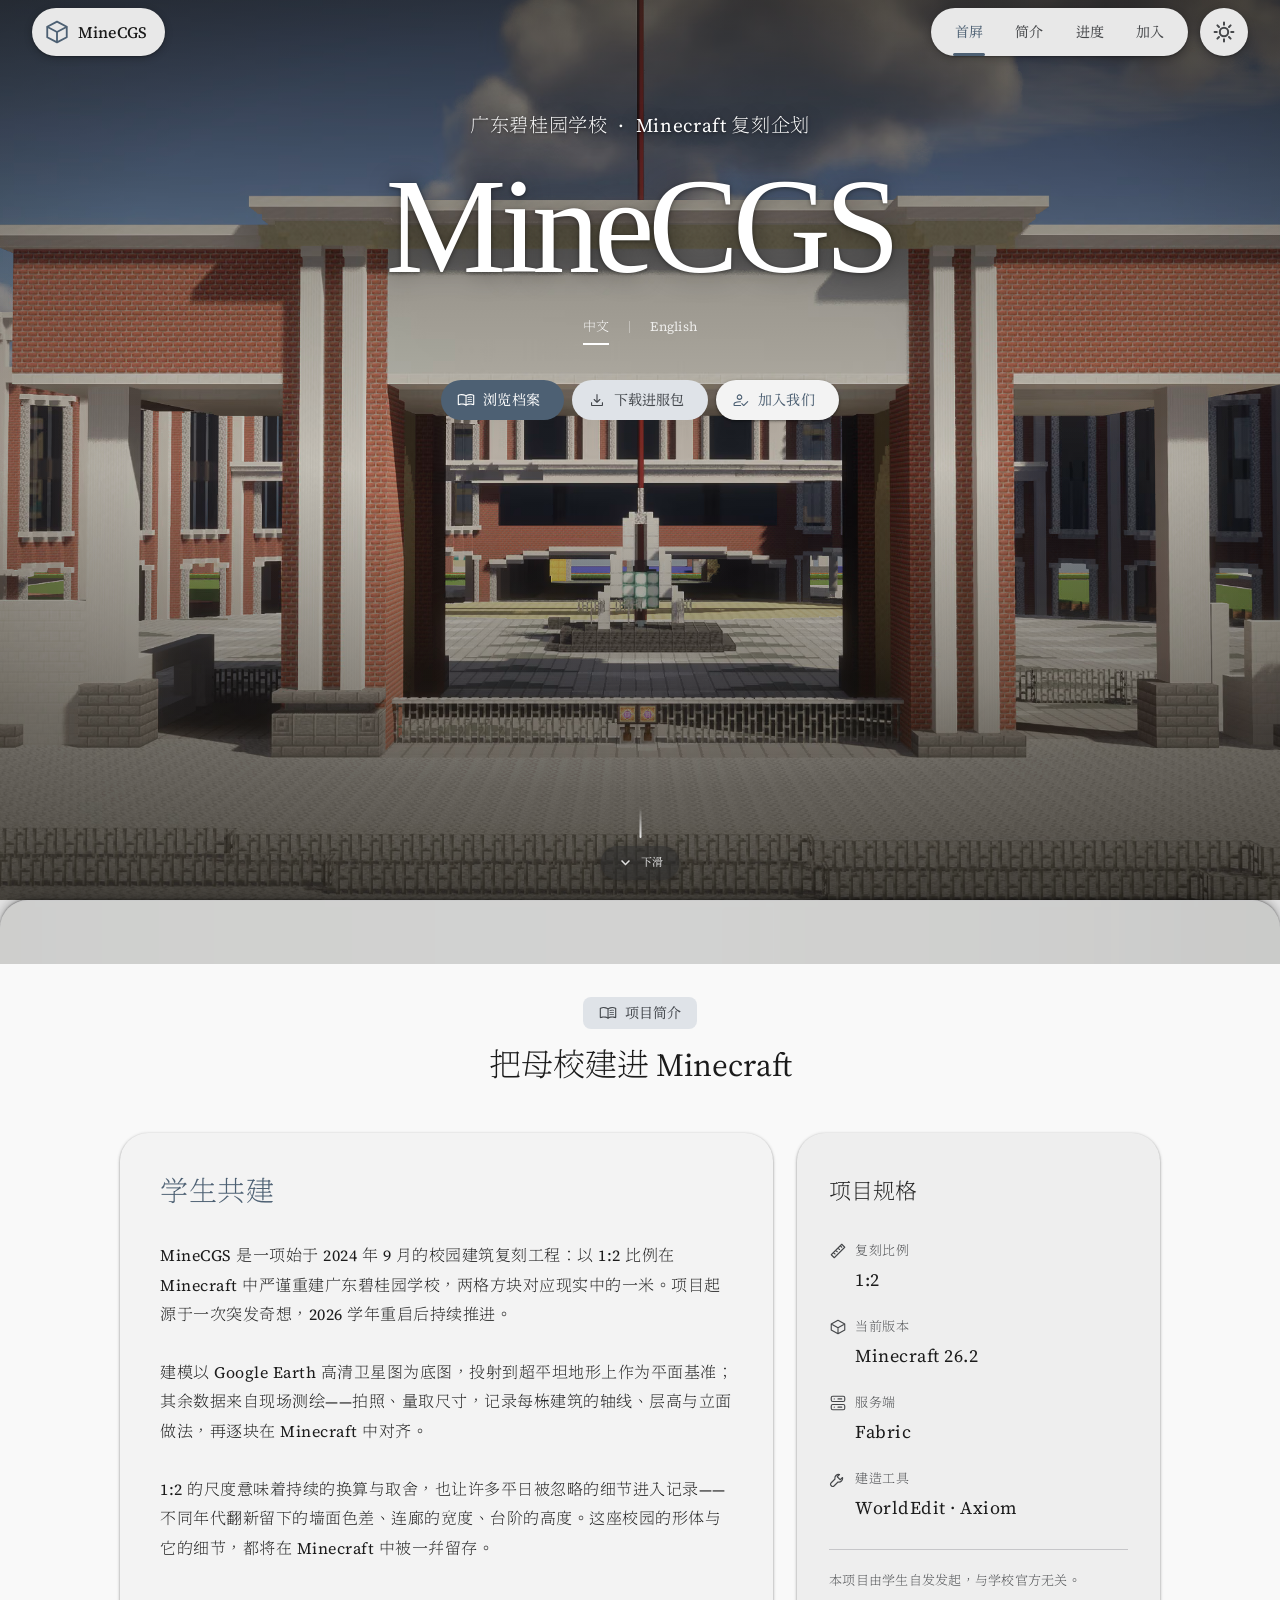
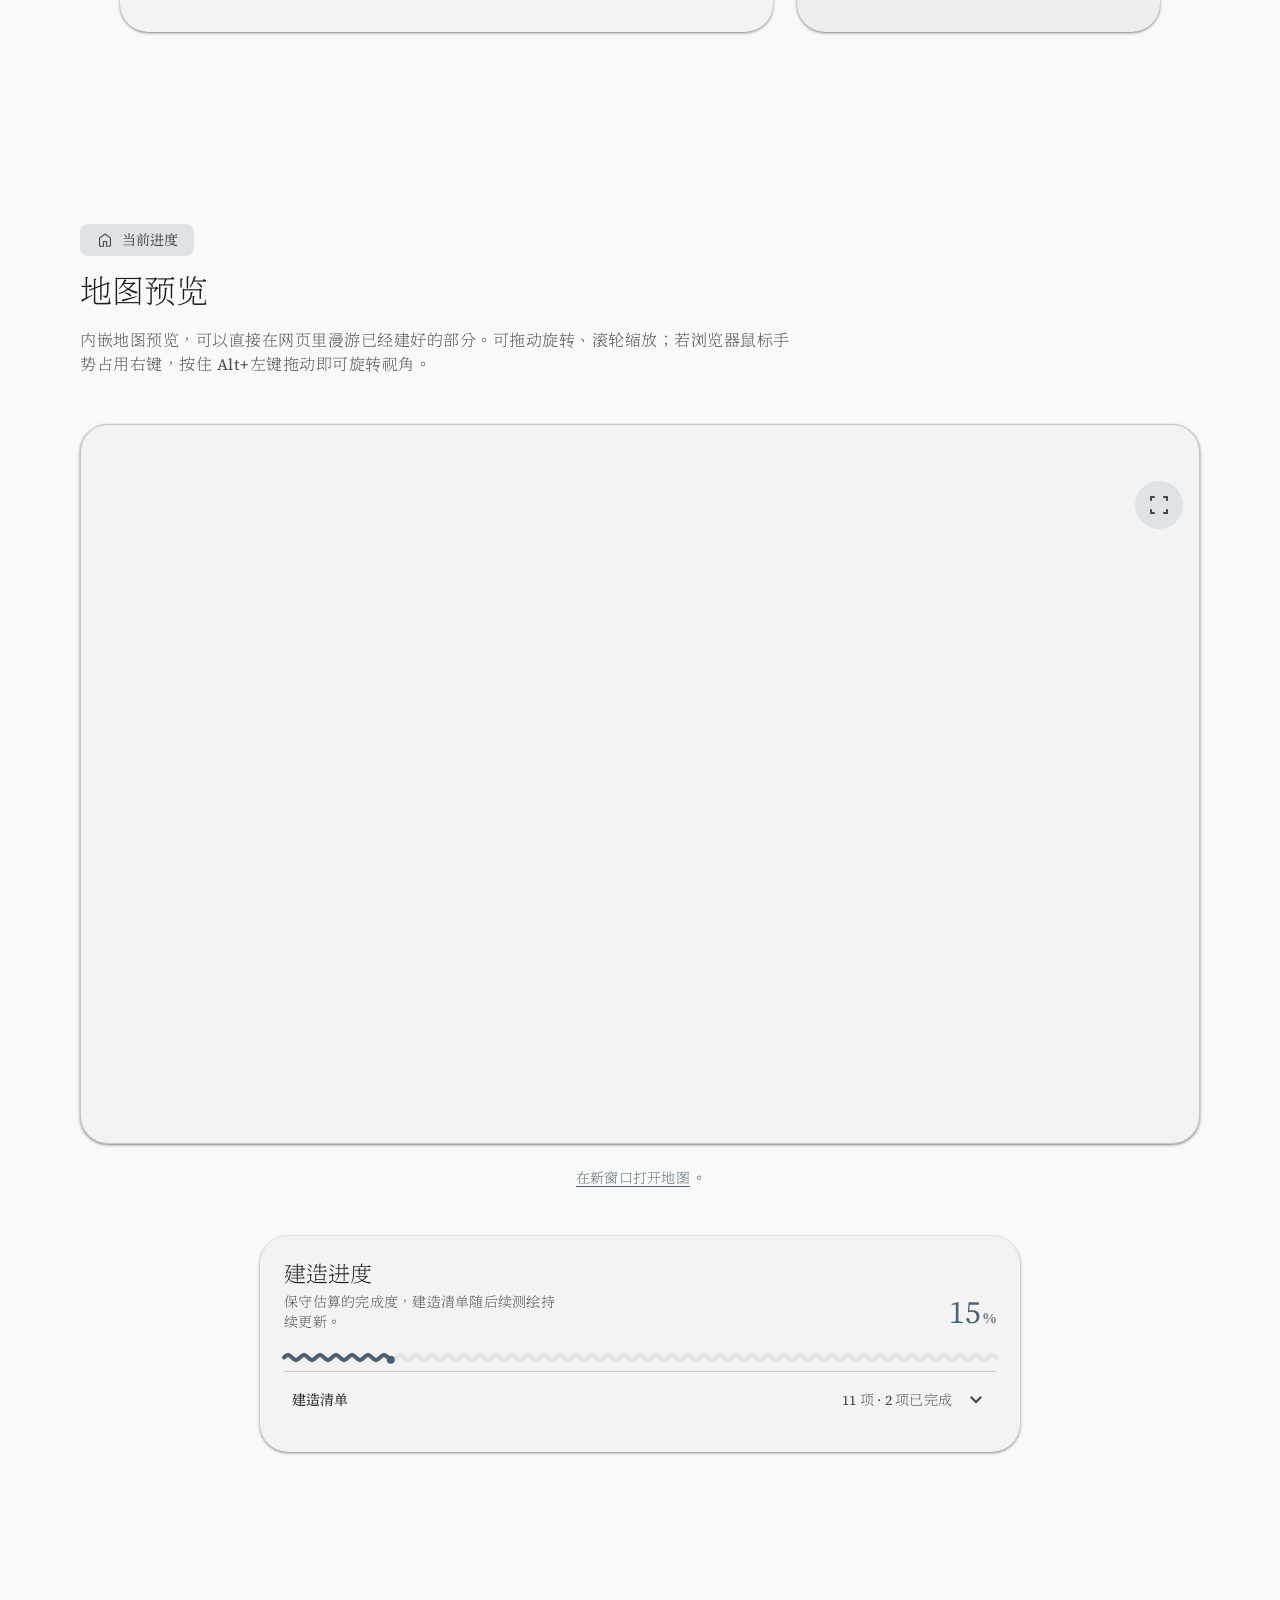
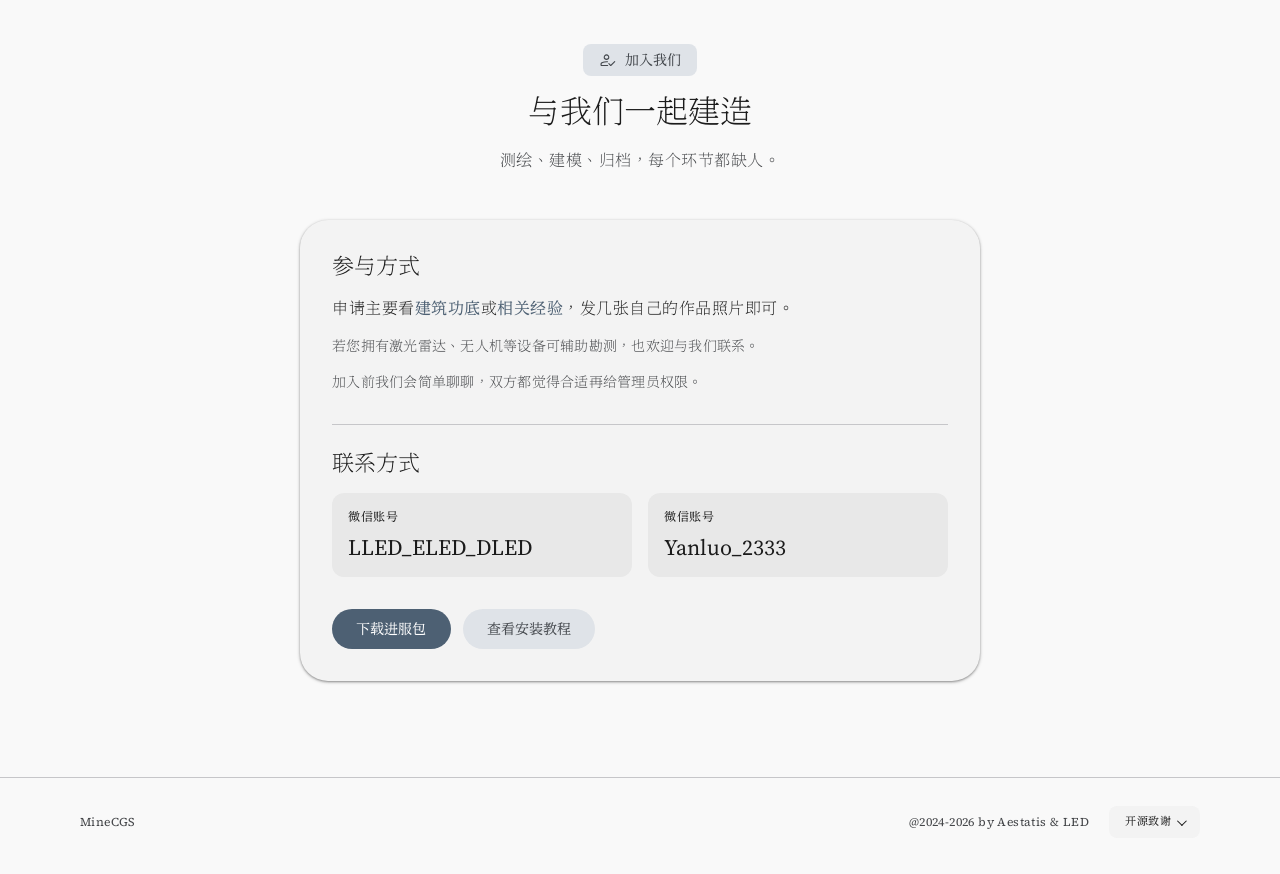
==== commit 610fd5b1: "Reduce homepage transfers with compressed images and build-time assets" ====
--- a/index.html
+++ b/index.html
@@ -8,13 +8,11 @@
   <link rel="icon" type="image/png" href="favicon.png?v=107" sizes="256x256" />
   <link rel="apple-touch-icon" href="apple-touch-icon.png?v=107" sizes="180x180" />
   <meta name="description" content="MineCGS —— 以 1:2 比例在 Minecraft 中严谨复刻广东碧桂园学校校园的学生自发项目。" />
-  <link rel="preconnect" href="https://fonts.googleapis.com" />
-  <link rel="preconnect" href="https://fonts.gstatic.com" crossorigin />
-  <link href="https://fonts.googleapis.com/css2?family=Source+Serif+4:opsz,wght@8..60,400;8..60,500&display=swap" rel="stylesheet" />
-  <link rel="stylesheet" href="fonts/jinshu.css?v=139" />
-  <link rel="preload" href="fonts/jinshu-light.woff2?v=139" as="font" type="font/woff2" crossorigin />
+  <link rel="stylesheet" href="fonts/jinshu.css?v=140" />
+  <link rel="preload" href="fonts/jinshu-light.woff2?v=140" as="font" type="font/woff2" crossorigin />
   <!-- ?v= 资源版本号：发布站无缓存响应头时击穿浏览器启发式缓存，改版即换号 -->
-  <link rel="stylesheet" href="style.css?v=139" />
+  <link rel="preload" href="image.avif?v=140" as="image" type="image/avif" fetchpriority="high" />
+  <link rel="stylesheet" href="style.min.css?v=140" />
 
 </head>
 <body>
@@ -180,7 +178,7 @@
                  降低默认渲染压力）。历史教训：src="#" 会把页面自身递归
                  载入 iframe（无限套娃），任何占位/内嵌都禁用 "#" -->
             <iframe
-              src="https://map.minecgs.com/"
+              data-src="https://map.minecgs.com/"
               title="MineCGS 校园地图预览"
               width="100%" height="100%" loading="lazy"
               referrerpolicy="no-referrer-when-downgrade"></iframe>
@@ -389,16 +387,16 @@
     </div>
   </dialog>
 
-  <!-- 开源库 libs.js：Material Color Utilities（Apache-2.0）—— simplex-noise 已随波场迭代移除 -->
-  <script src="libs.js?v=139"></script>
-  <!-- 站点逻辑 main.js：动态取色 + 主题切换 + 页面交互 -->
-  <script src="i18n.js?v=139"></script>
-  <script src="main.js?v=139"></script>
+  <!-- Material 角色在构建时生成，访问时只加载固定令牌。 -->
+  <script defer src="theme-tokens.js?v=140"></script>
+  <!-- 站点逻辑：主题切换与页面交互。 -->
+  <script defer src="i18n.min.js?v=140"></script>
+  <script defer src="main.min.js?v=140"></script>
   <script>
     /* 仅诊断链接启用，不影响正常访问。 */
     if (new URLSearchParams(location.search).get("diagnose") === "layers") {
       var layerProbe = document.createElement("script");
-      layerProbe.src = "diagnostics.js?v=139";
+      layerProbe.src = "diagnostics.js?v=140";
       document.head.appendChild(layerProbe);
     }
   </script>
--- a/fonts/jinshu.css
+++ b/fonts/jinshu.css
@@ -1,3 +1,6 @@
 /* Chill JinshuSong CC v1.7, Light / Text Regular. Chinese-only website subsets; OFL-1.1. */
-@font-face { font-family: "Chill JinshuSong Text"; font-style: normal; font-weight: 400; font-display: swap; src: url("./jinshu-light.woff2?v=139") format("woff2"); unicode-range: U+3001,U+3002,U+300C,U+300D,U+4E00,U+4E09,U+4E0A,U+4E0B,U+4E0D,U+4E0E,U+4E14,U+4E1C,U+4E22,U+4E24,U+4E25,U+4E2A,U+4E2D,U+4E32,U+4E34,U+4E3A,U+4E3B,U+4E3E,U+4E48,U+4E49,U+4E4B,U+4E5F,U+4E66,U+4E86,U+4E89,U+4E8B,U+4E8C,U+4E8E,U+4E92,U+4E94,U+4E9B,U+4EA4,U+4EA7,U+4EAB,U+4EBA,U+4EC0,U+4EC5,U+4ECB,U+4ECD,U+4ECE,U+4EE3,U+4EE4,U+4EE5,U+4EEC,U+4EF6,U+4EF7,U+4EFB,U+4EFD,U+4F01,U+4F18,U+4F1A,U+4F2A,U+4F30,U+4F46,U+4F4D,U+4F4E,U+4F4F,U+4F53,U+4F55,U+4F59,U+4F5C,U+4F60,U+4F7F,U+4F8B,U+4F9B,U+4F9D,U+4FDD,U+4FE1,U+4FEE,U+5012,U+503C,U+504F,U+505A,U+505C,U+507F,U+50CF,U+5140,U+5143,U+5148,U+5149,U+514D,U+515C,U+5165,U+5168,U+516C,U+5171,U+5173,U+5176,U+5177,U+5178,U+517C,U+5185,U+518D,U+5199,U+51B7,U+51BB,U+51C6,U+51E0,U+51FA,U+51FB,U+5206,U+5207,U+5212,U+5217,U+5219,U+521A,U+521D,U+5220,U+5224,U+522B,U+5230,U+5236,U+523B,U+524D,U+5267,U+529B,U+529F,U+52A0,U+52A1,U+52A8,U+52A9,U+52BF,U+52D8,U+52FE,U+52FF,U+5300,U+5305,U+5316,U+533A,U+5347,U+5353,U+5355,U+5357,U+5360,U+5361,U+536B,U+5373,U+5386,U+538B,U+539F,U+53BB,U+53C2,U+53CA,U+53CC,U+53CD,U+53D1,U+53D6,U+53D7,U+53D8,U+53E0,U+53E3,U+53EA,U+53EF,U+53F0,U+53F2,U+53F3,U+53F7,U+5404,U+5408,U+540C,U+540D,U+540E,U+5411,U+5426,U+542B,U+542C,U+542F,U+544A,U+5458,U+5473,U+548C,U+54C1,U+54CD,U+54EA,U+552F,U+5668,U+56CA,U+56DB,U+56DE,U+56E0,U+56ED,U+56FA,U+56FD,U+56FE,U+5706,U+5728,U+5730,U+573A,U+5740,U+5747,U+5750,U+5757,U+5766,U+578B,U+57DF,U+57FA,U+5883,U+5899,U+5904,U+5907,U+590D,U+5916,U+591A,U+5927,U+5931,U+5934,U+5939,U+5947,U+5957,U+597D,U+5982,U+59CB,U+5A03,U+5B50,U+5B57,U+5B58,U+5B66,U+5B83,U+5B88,U+5B89,U+5B8B,U+5B8C,U+5B98,U+5B9A,U+5B9E,U+5BA2,U+5BAB,U+5BB9,U+5BBD,U+5BBF,U+5BD2,U+5BF8,U+5BF9,U+5BFC,U+5C01,U+5C04,U+5C06,U+5C0F,U+5C11,U+5C1D,U+5C31,U+5C3A,U+5C40,U+5C42,U+5C45,U+5C4F,U+5C55,U+5C5E,U+5C71,U+5D4C,U+5DE5,U+5DE6,U+5DEE,U+5DF1,U+5DF2,U+5E03,U+5E26,U+5E27,U+5E38,U+5E55,U+5E73,U+5E74,U+5E76,U+5E7F,U+5E8F,U+5E93,U+5E94,U+5E95,U+5EA6,U+5EA7,U+5ECA,U+5ED3,U+5EF6,U+5EFA,U+5F00,U+5F0F,U+5F15,U+5F20,U+5F39,U+5F3A,U+5F52,U+5F53,U+5F55,U+5F62,U+5F71,U+5F7B,U+5F84,U+5F85,U+5F8B,U+5F97,U+5FAE,U+5FD7,U+5FEB,U+5FFD,U+6001,U+6027,U+6052,U+6062,U+60A8,U+60AC,U+60F3,U+610F,U+611F,U+6210,U+6211,U+6216,U+622A,U+6233,U+6237,U+6240,U+624B,U+624D,U+6253,U+6258,U+6269,U+6279,U+627E,U+627F,U+628A,U+6291,U+6295,U+6296,U+6298,U+62A5,U+62C5,U+62C9,U+62CD,U+62D6,U+62E5,U+62E6,U+62E9,U+62FF,U+6301,U+6302,U+6307,U+6309,U+6355,U+6362,U+636E,U+6389,U+6392,U+63A2,U+63A5,U+63A7,U+63A8,U+63D0,U+63D2,U+643A,U+6458,U+6495,U+64AD,U+64CD,U+64CE,U+652F,U+6536,U+6539,U+653E,U+653F,U+6545,U+6548,U+654F,U+6559,U+6570,U+6574,U+6587,U+65AD,U+65B0,U+65B9,U+65CB,U+65E0,U+65E2,U+65E5,U+65E7,U+65F6,U+660E,U+6613,U+661F,U+662F,U+663E,U+6653,U+666F,U+66F4,U+66FE,U+66FF,U+6700,U+6708,U+6709,U+670D,U+671F,U+672A,U+672B,U+672C,U+673A,U+6743,U+675F,U+6765,U+677F,U+6784,U+6790,U+679A,U+679C,U+67B6,U+67D0,U+67D3,U+67E5,U+6805,U+6807,U+680B,U+680F,U+6821,U+6837,U+6839,U+683C,U+6842,U+6846,U+6848,U+684C,U+6863,U+68C0,U+697C,U+6982,U+6A21,U+6A2A,U+6B21,U+6B22,U+6B62,U+6B63,U+6B64,U+6B65,U+6B7B,U+6B8A,U+6B8B,U+6BB5,U+6BCD,U+6BCF,U+6BD4,U+6BEB,U+6C34,U+6C38,U+6C93,U+6CA1,U+6CBB,U+6CD5,U+6CE2,U+6CE8,U+6D3B,U+6D41,U+6D45,U+6D4B,U+6D4F,U+6D6A,U+6D6E,U+6D88,U+6DE1,U+6DF1,U+6DF7,U+6E05,U+6E10,U+6E21,U+6E32,U+6E38,U+6E90,U+6ED1,U+6EDA,U+6EDE,U+6EE4,U+6F02,U+6F2B,U+6FC0,U+70B9,U+70C1,U+70D8,U+70ED,U+7119,U+7136,U+7167,U+7247,U+7248,U+724C,U+7269,U+7279,U+72B6,U+72EC,U+73A9,U+73AF,U+73B0,U+7406,U+751F,U+7528,U+7531,U+7533,U+7535,U+753B,U+754C,U+7559,U+7565,U+767B,U+7684,U+76D1,U+76D6,U+76EE,U+76F4,U+76F8,U+770B,U+771F,U+7740,U+77AC,U+77E5,U+77ED,U+7840,U+786C,U+786E,U+78A7,U+793A,U+7981,U+79BB,U+79CD,U+79D2,U+79EF,U+79F0,U+79FB,U+7A0B,U+7A33,U+7A7A,U+7A7F,U+7A81,U+7A84,U+7A97,U+7ACB,U+7AD9,U+7ADE,U+7AEF,U+7B2C,U+7B49,U+7B51,U+7B5B,U+7B7E,U+7B80,U+7B97,U+7BA1,U+7C73,U+7C7B,U+7CBE,U+7CCA,U+7CFB,U+7D20,U+7EA6,U+7EA7,U+7EAF,U+7EB3,U+7EB9,U+7EBF,U+7EC4,U+7EC6,U+7EC8,U+7ECF,U+7ED3,U+7ED5,U+7ED8,U+7ED9,U+7EDC,U+7EDD,U+7EDF,U+7EE7,U+7EEA,U+7EED,U+7EF4,U+7F00,U+7F13,U+7F18,U+7F1D,U+7F29,U+7F3A,U+7F51,U+7F69,U+7F6E,U+7FFB,U+8001,U+8005,U+800C,U+804A,U+8054,U+80CC,U+80F6,U+80FD,U+8111,U+81EA,U+81F3,U+81F4,U+820D,U+822A,U+8272,U+8282,U+82AF,U+82E5,U+8350,U+83B7,U+843D,U+85CF,U+8749,U+884C,U+8865,U+8868,U+88AB,U+88C1,U+88C2,U+88C5,U+88F8,U+897F,U+8981,U+8986,U+89C1,U+89C2,U+89C4,U+89C6,U+89C8,U+89C9,U+89D2,U+89E3,U+89E6,U+8A00,U+8B66,U+8BA1,U+8BA4,U+8BA9,U+8BAD,U+8BB0,U+8BB8,U+8BBE,U+8BBF,U+8BC1,U+8BC6,U+8BCA,U+8BD5,U+8BE2,U+8BE5,U+8BED,U+8BEF,U+8BF4,U+8BF7,U+8BFB,U+8BFE,U+8C03,U+8C22,U+8C28,U+8D1F,U+8D23,U+8D25,U+8D26,U+8D44,U+8D56,U+8D70,U+8D77,U+8D85,U+8DB3,U+8DDD,U+8DE8,U+8DEF,U+8DF3,U+8EAB,U+8F6C,U+8F6E,U+8F6F,U+8F74,U+8F7B,U+8F7D,U+8F85,U+8F91,U+8F93,U+8FB9,U+8FBE,U+8FC7,U+8FCE,U+8FD0,U+8FD4,U+8FD9,U+8FDB,U+8FDC,U+8FDD,U+8FDE,U+8FDF,U+8FEB,U+8FED,U+9000,U+9002,U+9009,U+900F,U+9010,U+9012,U+9014,U+901A,U+901F,U+9020,U+903B,U+9053,U+906E,U+907F,U+90E8,U+90FD,U+914D,U+91C7,U+91CC,U+91CD,U+91CF,U+9489,U+94AE,U+94FE,U+9501,U+9519,U+951A,U+9526,U+952E,U+957F,U+95E8,U+95EA,U+95ED,U+95EE,U+95F2,U+95F4,U+9605,U+9608,U+961F,U+9632,U+9634,U+9636,U+963B,U+9645,U+964D,U+9650,U+9662,U+9664,U+968F,U+9690,U+96F6,U+96F7,U+9700,U+9732,U+9759,U+975E,U+9762,U+9875,U+9876,U+9879,U+987B,U+9884,U+9898,U+98DE,U+9970,U+9988,U+9996,U+9A71,U+9A8C,U+9AA4,U+9AD8,U+9ED8,U+9F20,U+9F50,U+FF08,U+FF09,U+FF0C,U+FF1A,U+FF1B,U+FF1F; }
-@font-face { font-family: "Chill JinshuSong Text"; font-style: normal; font-weight: 500; font-display: swap; src: url("./jinshu-regular.woff2?v=139") format("woff2"); unicode-range: U+3001,U+3002,U+300C,U+300D,U+4E00,U+4E09,U+4E0A,U+4E0B,U+4E0D,U+4E0E,U+4E14,U+4E1C,U+4E22,U+4E24,U+4E25,U+4E2A,U+4E2D,U+4E32,U+4E34,U+4E3A,U+4E3B,U+4E3E,U+4E48,U+4E49,U+4E4B,U+4E5F,U+4E66,U+4E86,U+4E89,U+4E8B,U+4E8C,U+4E8E,U+4E92,U+4E94,U+4E9B,U+4EA4,U+4EA7,U+4EAB,U+4EBA,U+4EC0,U+4EC5,U+4ECB,U+4ECD,U+4ECE,U+4EE3,U+4EE4,U+4EE5,U+4EEC,U+4EF6,U+4EF7,U+4EFB,U+4EFD,U+4F01,U+4F18,U+4F1A,U+4F2A,U+4F30,U+4F46,U+4F4D,U+4F4E,U+4F4F,U+4F53,U+4F55,U+4F59,U+4F5C,U+4F60,U+4F7F,U+4F8B,U+4F9B,U+4F9D,U+4FDD,U+4FE1,U+4FEE,U+5012,U+503C,U+504F,U+505A,U+505C,U+507F,U+50CF,U+5140,U+5143,U+5148,U+5149,U+514D,U+515C,U+5165,U+5168,U+516C,U+5171,U+5173,U+5176,U+5177,U+5178,U+517C,U+5185,U+518D,U+5199,U+51B7,U+51BB,U+51C6,U+51E0,U+51FA,U+51FB,U+5206,U+5207,U+5212,U+5217,U+5219,U+521A,U+521D,U+5220,U+5224,U+522B,U+5230,U+5236,U+523B,U+524D,U+5267,U+529B,U+529F,U+52A0,U+52A1,U+52A8,U+52A9,U+52BF,U+52D8,U+52FE,U+52FF,U+5300,U+5305,U+5316,U+533A,U+5347,U+5353,U+5355,U+5357,U+5360,U+5361,U+536B,U+5373,U+5386,U+538B,U+539F,U+53BB,U+53C2,U+53CA,U+53CC,U+53CD,U+53D1,U+53D6,U+53D7,U+53D8,U+53E0,U+53E3,U+53EA,U+53EF,U+53F0,U+53F2,U+53F3,U+53F7,U+5404,U+5408,U+540C,U+540D,U+540E,U+5411,U+5426,U+542B,U+542C,U+542F,U+544A,U+5458,U+5473,U+548C,U+54C1,U+54CD,U+54EA,U+552F,U+5668,U+56CA,U+56DB,U+56DE,U+56E0,U+56ED,U+56FA,U+56FD,U+56FE,U+5706,U+5728,U+5730,U+573A,U+5740,U+5747,U+5750,U+5757,U+5766,U+578B,U+57DF,U+57FA,U+5883,U+5899,U+5904,U+5907,U+590D,U+5916,U+591A,U+5927,U+5931,U+5934,U+5939,U+5947,U+5957,U+597D,U+5982,U+59CB,U+5A03,U+5B50,U+5B57,U+5B58,U+5B66,U+5B83,U+5B88,U+5B89,U+5B8B,U+5B8C,U+5B98,U+5B9A,U+5B9E,U+5BA2,U+5BAB,U+5BB9,U+5BBD,U+5BBF,U+5BD2,U+5BF8,U+5BF9,U+5BFC,U+5C01,U+5C04,U+5C06,U+5C0F,U+5C11,U+5C1D,U+5C31,U+5C3A,U+5C40,U+5C42,U+5C45,U+5C4F,U+5C55,U+5C5E,U+5C71,U+5D4C,U+5DE5,U+5DE6,U+5DEE,U+5DF1,U+5DF2,U+5E03,U+5E26,U+5E27,U+5E38,U+5E55,U+5E73,U+5E74,U+5E76,U+5E7F,U+5E8F,U+5E93,U+5E94,U+5E95,U+5EA6,U+5EA7,U+5ECA,U+5ED3,U+5EF6,U+5EFA,U+5F00,U+5F0F,U+5F15,U+5F20,U+5F39,U+5F3A,U+5F52,U+5F53,U+5F55,U+5F62,U+5F71,U+5F7B,U+5F84,U+5F85,U+5F8B,U+5F97,U+5FAE,U+5FD7,U+5FEB,U+5FFD,U+6001,U+6027,U+6052,U+6062,U+60A8,U+60AC,U+60F3,U+610F,U+611F,U+6210,U+6211,U+6216,U+622A,U+6233,U+6237,U+6240,U+624B,U+624D,U+6253,U+6258,U+6269,U+6279,U+627E,U+627F,U+628A,U+6291,U+6295,U+6296,U+6298,U+62A5,U+62C5,U+62C9,U+62CD,U+62D6,U+62E5,U+62E6,U+62E9,U+62FF,U+6301,U+6302,U+6307,U+6309,U+6355,U+6362,U+636E,U+6389,U+6392,U+63A2,U+63A5,U+63A7,U+63A8,U+63D0,U+63D2,U+643A,U+6458,U+6495,U+64AD,U+64CD,U+64CE,U+652F,U+6536,U+6539,U+653E,U+653F,U+6545,U+6548,U+654F,U+6559,U+6570,U+6574,U+6587,U+65AD,U+65B0,U+65B9,U+65CB,U+65E0,U+65E2,U+65E5,U+65E7,U+65F6,U+660E,U+6613,U+661F,U+662F,U+663E,U+6653,U+666F,U+66F4,U+66FE,U+66FF,U+6700,U+6708,U+6709,U+670D,U+671F,U+672A,U+672B,U+672C,U+673A,U+6743,U+675F,U+6765,U+677F,U+6784,U+6790,U+679A,U+679C,U+67B6,U+67D0,U+67D3,U+67E5,U+6805,U+6807,U+680B,U+680F,U+6821,U+6837,U+6839,U+683C,U+6842,U+6846,U+6848,U+684C,U+6863,U+68C0,U+697C,U+6982,U+6A21,U+6A2A,U+6B21,U+6B22,U+6B62,U+6B63,U+6B64,U+6B65,U+6B7B,U+6B8A,U+6B8B,U+6BB5,U+6BCD,U+6BCF,U+6BD4,U+6BEB,U+6C34,U+6C38,U+6C93,U+6CA1,U+6CBB,U+6CD5,U+6CE2,U+6CE8,U+6D3B,U+6D41,U+6D45,U+6D4B,U+6D4F,U+6D6A,U+6D6E,U+6D88,U+6DE1,U+6DF1,U+6DF7,U+6E05,U+6E10,U+6E21,U+6E32,U+6E38,U+6E90,U+6ED1,U+6EDA,U+6EDE,U+6EE4,U+6F02,U+6F2B,U+6FC0,U+70B9,U+70C1,U+70D8,U+70ED,U+7119,U+7136,U+7167,U+7247,U+7248,U+724C,U+7269,U+7279,U+72B6,U+72EC,U+73A9,U+73AF,U+73B0,U+7406,U+751F,U+7528,U+7531,U+7533,U+7535,U+753B,U+754C,U+7559,U+7565,U+767B,U+7684,U+76D1,U+76D6,U+76EE,U+76F4,U+76F8,U+770B,U+771F,U+7740,U+77AC,U+77E5,U+77ED,U+7840,U+786C,U+786E,U+78A7,U+793A,U+7981,U+79BB,U+79CD,U+79D2,U+79EF,U+79F0,U+79FB,U+7A0B,U+7A33,U+7A7A,U+7A7F,U+7A81,U+7A84,U+7A97,U+7ACB,U+7AD9,U+7ADE,U+7AEF,U+7B2C,U+7B49,U+7B51,U+7B5B,U+7B7E,U+7B80,U+7B97,U+7BA1,U+7C73,U+7C7B,U+7CBE,U+7CCA,U+7CFB,U+7D20,U+7EA6,U+7EA7,U+7EAF,U+7EB3,U+7EB9,U+7EBF,U+7EC4,U+7EC6,U+7EC8,U+7ECF,U+7ED3,U+7ED5,U+7ED8,U+7ED9,U+7EDC,U+7EDD,U+7EDF,U+7EE7,U+7EEA,U+7EED,U+7EF4,U+7F00,U+7F13,U+7F18,U+7F1D,U+7F29,U+7F3A,U+7F51,U+7F69,U+7F6E,U+7FFB,U+8001,U+8005,U+800C,U+804A,U+8054,U+80CC,U+80F6,U+80FD,U+8111,U+81EA,U+81F3,U+81F4,U+820D,U+822A,U+8272,U+8282,U+82AF,U+82E5,U+8350,U+83B7,U+843D,U+85CF,U+8749,U+884C,U+8865,U+8868,U+88AB,U+88C1,U+88C2,U+88C5,U+88F8,U+897F,U+8981,U+8986,U+89C1,U+89C2,U+89C4,U+89C6,U+89C8,U+89C9,U+89D2,U+89E3,U+89E6,U+8A00,U+8B66,U+8BA1,U+8BA4,U+8BA9,U+8BAD,U+8BB0,U+8BB8,U+8BBE,U+8BBF,U+8BC1,U+8BC6,U+8BCA,U+8BD5,U+8BE2,U+8BE5,U+8BED,U+8BEF,U+8BF4,U+8BF7,U+8BFB,U+8BFE,U+8C03,U+8C22,U+8C28,U+8D1F,U+8D23,U+8D25,U+8D26,U+8D44,U+8D56,U+8D70,U+8D77,U+8D85,U+8DB3,U+8DDD,U+8DE8,U+8DEF,U+8DF3,U+8EAB,U+8F6C,U+8F6E,U+8F6F,U+8F74,U+8F7B,U+8F7D,U+8F85,U+8F91,U+8F93,U+8FB9,U+8FBE,U+8FC7,U+8FCE,U+8FD0,U+8FD4,U+8FD9,U+8FDB,U+8FDC,U+8FDD,U+8FDE,U+8FDF,U+8FEB,U+8FED,U+9000,U+9002,U+9009,U+900F,U+9010,U+9012,U+9014,U+901A,U+901F,U+9020,U+903B,U+9053,U+906E,U+907F,U+90E8,U+90FD,U+914D,U+91C7,U+91CC,U+91CD,U+91CF,U+9489,U+94AE,U+94FE,U+9501,U+9519,U+951A,U+9526,U+952E,U+957F,U+95E8,U+95EA,U+95ED,U+95EE,U+95F2,U+95F4,U+9605,U+9608,U+961F,U+9632,U+9634,U+9636,U+963B,U+9645,U+964D,U+9650,U+9662,U+9664,U+968F,U+9690,U+96F6,U+96F7,U+9700,U+9732,U+9759,U+975E,U+9762,U+9875,U+9876,U+9879,U+987B,U+9884,U+9898,U+98DE,U+9970,U+9988,U+9996,U+9A71,U+9A8C,U+9AA4,U+9AD8,U+9ED8,U+9F20,U+9F50,U+FF08,U+FF09,U+FF0C,U+FF1A,U+FF1B,U+FF1F; }
+@font-face { font-family: "Source Serif 4"; font-style: normal; font-weight: 400 500; font-display: swap; src: url("./source-serif4-latin.woff2?v=140") format("woff2"); }
+@font-face { font-family: "Chill JinshuSong Text"; font-style: normal; font-weight: 400; font-display: swap; src: url("./jinshu-light.woff2?v=140") format("woff2"); unicode-range: U+3001,U+3002,U+4E00,U+4E0A,U+4E0B,U+4E0D,U+4E0E,U+4E1C,U+4E24,U+4E25,U+4E2A,U+4E2D,U+4E3A,U+4E3B,U+4E5F,U+4E66,U+4E8E,U+4EA7,U+4EBA,U+4EC5,U+4ECB,U+4EE3,U+4EE5,U+4EEC,U+4F01,U+4F1A,U+4F30,U+4F4F,U+4F53,U+4F55,U+4F59,U+4F5C,U+4F7F,U+4F8B,U+4F9B,U+4FDD,U+4FE1,U+5012,U+505A,U+5149,U+5165,U+5168,U+5171,U+5173,U+5176,U+5177,U+5185,U+518D,U+51C6,U+51E0,U+51FA,U+5206,U+5207,U+5212,U+521D,U+5230,U+523B,U+524D,U+5267,U+529F,U+52A0,U+52A1,U+52A8,U+52A9,U+52BF,U+52D8,U+5305,U+5355,U+5360,U+536B,U+5373,U+53C2,U+53CC,U+53D1,U+53D6,U+53E3,U+53EF,U+53F0,U+53F3,U+53F7,U+5408,U+540C,U+540E,U+542F,U+5458,U+5473,U+548C,U+54C1,U+54CD,U+5668,U+56E0,U+56ED,U+56FD,U+56FE,U+5728,U+5730,U+573A,U+5740,U+5757,U+5766,U+57FA,U+5899,U+5907,U+590D,U+5916,U+591A,U+5927,U+5947,U+597D,U+5982,U+59CB,U+5B50,U+5B58,U+5B66,U+5B83,U+5B88,U+5B89,U+5B8B,U+5B8C,U+5B98,U+5B9E,U+5BAB,U+5BBD,U+5BBF,U+5BD2,U+5BF8,U+5BF9,U+5BFC,U+5C04,U+5C06,U+5C0F,U+5C11,U+5C3A,U+5C42,U+5C4F,U+5C71,U+5D4C,U+5DE5,U+5DE6,U+5DEE,U+5DF1,U+5DF2,U+5E38,U+5E73,U+5E74,U+5E76,U+5E7F,U+5E94,U+5E95,U+5EA6,U+5EA7,U+5ECA,U+5EFA,U+5F00,U+5F0F,U+5F15,U+5F20,U+5F52,U+5F53,U+5F55,U+5F62,U+5F71,U+5F85,U+5F97,U+5FAE,U+5FFD,U+6001,U+60A8,U+60F3,U+610F,U+6210,U+6211,U+6216,U+6240,U+624B,U+6253,U+628A,U+6295,U+62CD,U+62D6,U+62E5,U+6301,U+6309,U+6362,U+636E,U+63A5,U+63A8,U+64CD,U+64CE,U+653E,U+653F,U+6559,U+6570,U+6574,U+6587,U+65AD,U+65B0,U+65B9,U+65CB,U+65E0,U+65E5,U+65F6,U+661F,U+662F,U+6653,U+66F4,U+6708,U+6709,U+670D,U+672A,U+672C,U+673A,U+6743,U+675F,U+6765,U+679C,U+67E5,U+6807,U+680B,U+6821,U+683C,U+6842,U+6848,U+6863,U+697C,U+6982,U+6A21,U+6B21,U+6B22,U+6B63,U+6BCD,U+6BCF,U+6BD4,U+6CD5,U+6D45,U+6D4B,U+6D4F,U+6D88,U+6DF1,U+6E05,U+6E38,U+6E90,U+6ED1,U+6EDA,U+6F2B,U+6FC0,U+7167,U+7247,U+7248,U+72B6,U+73A9,U+73AF,U+73B0,U+7406,U+751F,U+7528,U+7531,U+7533,U+7535,U+7559,U+7565,U+7684,U+76EE,U+76F4,U+76F8,U+770B,U+7740,U+77E5,U+786E,U+78A7,U+79D2,U+7A0B,U+7A81,U+7A97,U+7ACB,U+7AD9,U+7AEF,U+7B49,U+7B51,U+7B5B,U+7B80,U+7B97,U+7BA1,U+7C73,U+7CFB,U+7EA6,U+7EBF,U+7EC4,U+7EC6,U+7ECF,U+7ED3,U+7ED8,U+7ED9,U+7EED,U+7F29,U+7F3A,U+7F51,U+7F6E,U+7FFB,U+804A,U+8054,U+81EA,U+81F3,U+81F4,U+820D,U+822A,U+8272,U+8282,U+82E5,U+8749,U+884C,U+88AB,U+88C5,U+8981,U+89C4,U+89C6,U+89C8,U+89C9,U+89D2,U+8A00,U+8BA1,U+8BA4,U+8BA9,U+8BB0,U+8BB8,U+8BBE,U+8BBF,U+8BCA,U+8BED,U+8BF7,U+8BFB,U+8BFE,U+8C22,U+8C28,U+8D1F,U+8D23,U+8D26,U+8D77,U+8D85,U+8DF3,U+8F6C,U+8F6E,U+8F74,U+8F7B,U+8F7D,U+8F85,U+8FBE,U+8FCE,U+8FD9,U+8FDB,U+8FDD,U+8FDE,U+9000,U+9002,U+9009,U+9010,U+9020,U+9053,U+90E8,U+90FD,U+914D,U+91CC,U+91CD,U+91CF,U+94FE,U+9526,U+952E,U+95E8,U+95EE,U+95F4,U+9605,U+9636,U+9645,U+9650,U+9662,U+968F,U+96F7,U+9762,U+9875,U+9879,U+987B,U+9884,U+9996,U+9A8C,U+9AD8,U+9F20,U+9F50,U+FF08,U+FF09,U+FF0C,U+FF1A,U+FF1B; }
+@font-face { font-family: "Chill JinshuSong Text"; font-style: normal; font-weight: 400; font-display: swap; src: url("./jinshu-light-guide.woff2?v=140") format("woff2"); unicode-range: U+4E48,U+4E86,U+4E9B,U+4EC0,U+4ECD,U+4ECE,U+4EF6,U+4EFD,U+4F18,U+4F4D,U+4F60,U+4FEE,U+5148,U+517C,U+51FB,U+5217,U+521A,U+5357,U+5361,U+538B,U+53BB,U+53CA,U+53CD,U+53EA,U+540D,U+5411,U+5426,U+542B,U+56DE,U+56FA,U+5883,U+5931,U+5939,U+5957,U+5B9A,U+5BB9,U+5C1D,U+5C31,U+5FD7,U+622A,U+6237,U+627E,U+62A5,U+62E9,U+6307,U+63D0,U+652F,U+6539,U+65E7,U+660E,U+6613,U+67D0,U+68C0,U+6B65,U+6CA1,U+70B9,U+7136,U+754C,U+767B,U+7840,U+793A,U+79F0,U+7A33,U+7A7A,U+7B2C,U+7EDC,U+7EDF,U+7EE7,U+7F00,U+800C,U+80FD,U+8111,U+82AF,U+8350,U+8868,U+897F,U+89E3,U+8BD5,U+8BE5,U+8BF4,U+8D25,U+8F6F,U+8FD0,U+8FD4,U+9519,U+95ED,U+9700,U+9AA4,U+FF1F; }
+@font-face { font-family: "Chill JinshuSong Text"; font-style: normal; font-weight: 500; font-display: swap; src: url("./jinshu-regular.woff2?v=140") format("woff2"); unicode-range: U+3001,U+3002,U+4E00,U+4E0A,U+4E0B,U+4E0D,U+4E0E,U+4E1C,U+4E24,U+4E25,U+4E2A,U+4E2D,U+4E3A,U+4E3B,U+4E5F,U+4E66,U+4E8E,U+4EA7,U+4EBA,U+4EC5,U+4ECB,U+4EE3,U+4EE5,U+4EEC,U+4F01,U+4F1A,U+4F30,U+4F4F,U+4F53,U+4F55,U+4F59,U+4F5C,U+4F7F,U+4F8B,U+4F9B,U+4FDD,U+4FE1,U+5012,U+505A,U+5149,U+5165,U+5168,U+5171,U+5173,U+5176,U+5177,U+5185,U+518D,U+51C6,U+51E0,U+51FA,U+5206,U+5207,U+5212,U+521D,U+5230,U+523B,U+524D,U+5267,U+529F,U+52A0,U+52A1,U+52A8,U+52A9,U+52BF,U+52D8,U+5305,U+5355,U+5360,U+536B,U+5373,U+53C2,U+53CC,U+53D1,U+53D6,U+53E3,U+53EF,U+53F0,U+53F3,U+53F7,U+5408,U+540C,U+540E,U+542F,U+5458,U+5473,U+548C,U+54C1,U+54CD,U+5668,U+56E0,U+56ED,U+56FD,U+56FE,U+5728,U+5730,U+573A,U+5740,U+5757,U+5766,U+57FA,U+5899,U+5907,U+590D,U+5916,U+591A,U+5927,U+5947,U+597D,U+5982,U+59CB,U+5B50,U+5B58,U+5B66,U+5B83,U+5B88,U+5B89,U+5B8B,U+5B8C,U+5B98,U+5B9E,U+5BAB,U+5BBD,U+5BBF,U+5BD2,U+5BF8,U+5BF9,U+5BFC,U+5C04,U+5C06,U+5C0F,U+5C11,U+5C3A,U+5C42,U+5C4F,U+5C71,U+5D4C,U+5DE5,U+5DE6,U+5DEE,U+5DF1,U+5DF2,U+5E38,U+5E73,U+5E74,U+5E76,U+5E7F,U+5E94,U+5E95,U+5EA6,U+5EA7,U+5ECA,U+5EFA,U+5F00,U+5F0F,U+5F15,U+5F20,U+5F52,U+5F53,U+5F55,U+5F62,U+5F71,U+5F85,U+5F97,U+5FAE,U+5FFD,U+6001,U+60A8,U+60F3,U+610F,U+6210,U+6211,U+6216,U+6240,U+624B,U+6253,U+628A,U+6295,U+62CD,U+62D6,U+62E5,U+6301,U+6309,U+6362,U+636E,U+63A5,U+63A8,U+64CD,U+64CE,U+653E,U+653F,U+6559,U+6570,U+6574,U+6587,U+65AD,U+65B0,U+65B9,U+65CB,U+65E0,U+65E5,U+65F6,U+661F,U+662F,U+6653,U+66F4,U+6708,U+6709,U+670D,U+672A,U+672C,U+673A,U+6743,U+675F,U+6765,U+679C,U+67E5,U+6807,U+680B,U+6821,U+683C,U+6842,U+6848,U+6863,U+697C,U+6982,U+6A21,U+6B21,U+6B22,U+6B63,U+6BCD,U+6BCF,U+6BD4,U+6CD5,U+6D45,U+6D4B,U+6D4F,U+6D88,U+6DF1,U+6E05,U+6E38,U+6E90,U+6ED1,U+6EDA,U+6F2B,U+6FC0,U+7167,U+7247,U+7248,U+72B6,U+73A9,U+73AF,U+73B0,U+7406,U+751F,U+7528,U+7531,U+7533,U+7535,U+7559,U+7565,U+7684,U+76EE,U+76F4,U+76F8,U+770B,U+7740,U+77E5,U+786E,U+78A7,U+79D2,U+7A0B,U+7A81,U+7A97,U+7ACB,U+7AD9,U+7AEF,U+7B49,U+7B51,U+7B5B,U+7B80,U+7B97,U+7BA1,U+7C73,U+7CFB,U+7EA6,U+7EBF,U+7EC4,U+7EC6,U+7ECF,U+7ED3,U+7ED8,U+7ED9,U+7EED,U+7F29,U+7F3A,U+7F51,U+7F6E,U+7FFB,U+804A,U+8054,U+81EA,U+81F3,U+81F4,U+820D,U+822A,U+8272,U+8282,U+82E5,U+8749,U+884C,U+88AB,U+88C5,U+8981,U+89C4,U+89C6,U+89C8,U+89C9,U+89D2,U+8A00,U+8BA1,U+8BA4,U+8BA9,U+8BB0,U+8BB8,U+8BBE,U+8BBF,U+8BCA,U+8BED,U+8BF7,U+8BFB,U+8BFE,U+8C22,U+8C28,U+8D1F,U+8D23,U+8D26,U+8D77,U+8D85,U+8DF3,U+8F6C,U+8F6E,U+8F74,U+8F7B,U+8F7D,U+8F85,U+8FBE,U+8FCE,U+8FD9,U+8FDB,U+8FDD,U+8FDE,U+9000,U+9002,U+9009,U+9010,U+9020,U+9053,U+90E8,U+90FD,U+914D,U+91CC,U+91CD,U+91CF,U+94FE,U+9526,U+952E,U+95E8,U+95EE,U+95F4,U+9605,U+9636,U+9645,U+9650,U+9662,U+968F,U+96F7,U+9762,U+9875,U+9879,U+987B,U+9884,U+9996,U+9A8C,U+9AD8,U+9F20,U+9F50,U+FF08,U+FF09,U+FF0C,U+FF1A,U+FF1B; }
+@font-face { font-family: "Chill JinshuSong Text"; font-style: normal; font-weight: 500; font-display: swap; src: url("./jinshu-regular-guide.woff2?v=140") format("woff2"); unicode-range: U+4E48,U+4E86,U+4E9B,U+4EC0,U+4ECD,U+4ECE,U+4EF6,U+4EFD,U+4F18,U+4F4D,U+4F60,U+4FEE,U+5148,U+517C,U+51FB,U+5217,U+521A,U+5357,U+5361,U+538B,U+53BB,U+53CA,U+53CD,U+53EA,U+540D,U+5411,U+5426,U+542B,U+56DE,U+56FA,U+5883,U+5931,U+5939,U+5957,U+5B9A,U+5BB9,U+5C1D,U+5C31,U+5FD7,U+622A,U+6237,U+627E,U+62A5,U+62E9,U+6307,U+63D0,U+652F,U+6539,U+65E7,U+660E,U+6613,U+67D0,U+68C0,U+6B65,U+6CA1,U+70B9,U+7136,U+754C,U+767B,U+7840,U+793A,U+79F0,U+7A33,U+7A7A,U+7B2C,U+7EDC,U+7EDF,U+7EE7,U+7F00,U+800C,U+80FD,U+8111,U+82AF,U+8350,U+8868,U+897F,U+89E3,U+8BD5,U+8BE5,U+8BF4,U+8D25,U+8F6F,U+8FD0,U+8FD4,U+9519,U+95ED,U+9700,U+9AA4,U+FF1F; }
--- a/style.min.css
+++ b/style.min.css
@@ -0,0 +1 @@
+:root{--md-ref-palette-primary20: #1f3243;--md-ref-palette-primary30: #36495a;--md-ref-palette-primary40: #4d6073;--md-ref-palette-primary80: #b5c9de;--md-ref-palette-primary90: #d1e5fb;--md-ref-palette-primary100: #ffffff;--md-ref-palette-secondary20: #2d3135;--md-ref-palette-secondary30: #43474c;--md-ref-palette-secondary40: #5b5f64;--md-ref-palette-secondary80: #c3c7cc;--md-ref-palette-secondary90: #dfe3e8;--md-ref-palette-secondary100: #ffffff;--md-ref-palette-tertiary20: #28313e;--md-ref-palette-tertiary30: #3e4755;--md-ref-palette-tertiary40: #565f6d;--md-ref-palette-tertiary80: #bec7d8;--md-ref-palette-tertiary90: #dae3f4;--md-ref-palette-tertiary100: #ffffff;--md-ref-palette-error20: #690005;--md-ref-palette-error30: #93000a;--md-ref-palette-error40: #ba1a1a;--md-ref-palette-error80: #ffb4ab;--md-ref-palette-error90: #ffdad6;--md-ref-palette-error100: #ffffff;--md-ref-palette-neutral0: #000000;--md-ref-palette-neutral4: #0e0e0e;--md-ref-palette-neutral6: #131313;--md-ref-palette-neutral10: #1b1b1b;--md-ref-palette-neutral12: #1f1f1f;--md-ref-palette-neutral17: #2a2a2a;--md-ref-palette-neutral20: #303030;--md-ref-palette-neutral22: #353535;--md-ref-palette-neutral24: #393939;--md-ref-palette-neutral87: #dadada;--md-ref-palette-neutral90: #e2e2e2;--md-ref-palette-neutral92: #e8e8e8;--md-ref-palette-neutral94: #eeeeee;--md-ref-palette-neutral95: #f1f1f1;--md-ref-palette-neutral96: #f3f3f3;--md-ref-palette-neutral98: #f9f9f9;--md-ref-palette-neutral100: #ffffff;--md-ref-palette-neutral-variant30: #45474a;--md-ref-palette-neutral-variant50: #76777a;--md-ref-palette-neutral-variant60: #909194;--md-ref-palette-neutral-variant80: #c6c6c9;--md-ref-palette-neutral-variant90: #e2e2e5;}:root{color-scheme: light;--md-sys-color-primary: #4d6073;--md-sys-color-on-primary: #ffffff;--md-sys-color-primary-container: #d1e5fb;--md-sys-color-on-primary-container: #36495a;--md-sys-color-secondary: #5b5f64;--md-sys-color-on-secondary: #ffffff;--md-sys-color-secondary-container: #dfe3e8;--md-sys-color-on-secondary-container: #43474c;--md-sys-color-tertiary: #565f6d;--md-sys-color-on-tertiary: #ffffff;--md-sys-color-tertiary-container: #dae3f4;--md-sys-color-on-tertiary-container: #3e4755;--md-sys-color-error: #ba1a1a;--md-sys-color-on-error: #ffffff;--md-sys-color-error-container: #ffdad6;--md-sys-color-on-error-container: #93000a;--md-sys-color-background: #f9f9f9;--md-sys-color-on-background: #1b1b1b;--md-sys-color-surface: #f9f9f9;--md-sys-color-on-surface: #1b1b1b;--md-sys-color-surface-variant: #e2e2e5;--md-sys-color-on-surface-variant: #45474a;--md-sys-color-surface-dim: #dadada;--md-sys-color-surface-bright: #f9f9f9;--md-sys-color-surface-container-lowest: #ffffff;--md-sys-color-surface-container-low: #f3f3f3;--md-sys-color-surface-container: #eeeeee;--md-sys-color-surface-container-high: #e8e8e8;--md-sys-color-surface-container-highest: #e2e2e2;--md-sys-color-outline: #76777a;--md-sys-color-outline-variant: #c6c6c9;--md-sys-color-shadow: #000000;--md-sys-color-scrim: #000000;--md-sys-color-inverse-surface: #303030;--md-sys-color-inverse-on-surface: #f1f1f1;--md-sys-color-inverse-primary: #b5c9de;}[data-theme="dark"]{color-scheme: dark;--md-sys-color-primary: #b5c9de;--md-sys-color-on-primary: #1f3243;--md-sys-color-primary-container: #36495a;--md-sys-color-on-primary-container: #d1e5fb;--md-sys-color-secondary: #c3c7cc;--md-sys-color-on-secondary: #2d3135;--md-sys-color-secondary-container: #43474c;--md-sys-color-on-secondary-container: #dfe3e8;--md-sys-color-tertiary: #bec7d8;--md-sys-color-on-tertiary: #28313e;--md-sys-color-tertiary-container: #3e4755;--md-sys-color-on-tertiary-container: #dae3f4;--md-sys-color-error: #ffb4ab;--md-sys-color-on-error: #690005;--md-sys-color-error-container: #93000a;--md-sys-color-on-error-container: #ffdad6;--md-sys-color-background: #131313;--md-sys-color-on-background: #e2e2e2;--md-sys-color-surface: #131313;--md-sys-color-on-surface: #e2e2e2;--md-sys-color-surface-variant: #45474a;--md-sys-color-on-surface-variant: #c6c6c9;--md-sys-color-surface-dim: #131313;--md-sys-color-surface-bright: #393939;--md-sys-color-surface-container-lowest: #0e0e0e;--md-sys-color-surface-container-low: #1b1b1b;--md-sys-color-surface-container: #1f1f1f;--md-sys-color-surface-container-high: #2a2a2a;--md-sys-color-surface-container-highest: #353535;--md-sys-color-outline: #909194;--md-sys-color-outline-variant: #45474a;--md-sys-color-shadow: #000000;--md-sys-color-scrim: #000000;--md-sys-color-inverse-surface: #e2e2e2;--md-sys-color-inverse-on-surface: #303030;--md-sys-color-inverse-primary: #4d6073;}:root{--md-ref-typeface-brand: "Source Serif 4","Chill JinshuSong Text","Noto Serif SC","Songti SC",SimSun,Georgia,serif;--md-ref-typeface-plain: "Source Serif 4","Chill JinshuSong Text","Noto Serif SC","Songti SC",SimSun,Georgia,serif;--md-typescale-display-large-font-family: var(--md-ref-typeface-brand);--md-typescale-display-large-font-weight: 400;--md-typescale-display-large-font-size: 57px;--md-typescale-display-large-line-height: 64px;--md-typescale-display-large-letter-spacing: -0.25px;--md-typescale-display-medium-font-family: var(--md-ref-typeface-brand);--md-typescale-display-medium-font-weight: 400;--md-typescale-display-medium-font-size: 45px;--md-typescale-display-medium-line-height: 52px;--md-typescale-display-medium-letter-spacing: 0;--md-typescale-display-small-font-family: var(--md-ref-typeface-brand);--md-typescale-display-small-font-weight: 400;--md-typescale-display-small-font-size: 36px;--md-typescale-display-small-line-height: 44px;--md-typescale-display-small-letter-spacing: 0;--md-typescale-headline-large-font-family: var(--md-ref-typeface-brand);--md-typescale-headline-large-font-weight: 400;--md-typescale-headline-large-font-size: 32px;--md-typescale-headline-large-line-height: 40px;--md-typescale-headline-large-letter-spacing: 0;--md-typescale-headline-medium-font-family: var(--md-ref-typeface-brand);--md-typescale-headline-medium-font-weight: 400;--md-typescale-headline-medium-font-size: 28px;--md-typescale-headline-medium-line-height: 36px;--md-typescale-headline-medium-letter-spacing: 0;--md-typescale-headline-small-font-family: var(--md-ref-typeface-brand);--md-typescale-headline-small-font-weight: 400;--md-typescale-headline-small-font-size: 24px;--md-typescale-headline-small-line-height: 32px;--md-typescale-headline-small-letter-spacing: 0;--md-typescale-title-large-font-family: var(--md-ref-typeface-brand);--md-typescale-title-large-font-weight: 400;--md-typescale-title-large-font-size: 22px;--md-typescale-title-large-line-height: 28px;--md-typescale-title-large-letter-spacing: 0;--md-typescale-title-medium-font-family: var(--md-ref-typeface-brand);--md-typescale-title-medium-font-weight: 500;--md-typescale-title-medium-font-size: 16px;--md-typescale-title-medium-line-height: 24px;--md-typescale-title-medium-letter-spacing: 0.15px;--md-typescale-title-small-font-family: var(--md-ref-typeface-brand);--md-typescale-title-small-font-weight: 500;--md-typescale-title-small-font-size: 14px;--md-typescale-title-small-line-height: 20px;--md-typescale-title-small-letter-spacing: 0.1px;--md-typescale-body-large-font-family: var(--md-ref-typeface-plain);--md-typescale-body-large-font-weight: 400;--md-typescale-body-large-font-size: 16px;--md-typescale-body-large-line-height: 24px;--md-typescale-body-large-letter-spacing: 0.5px;--md-typescale-body-medium-font-family: var(--md-ref-typeface-plain);--md-typescale-body-medium-font-weight: 400;--md-typescale-body-medium-font-size: 14px;--md-typescale-body-medium-line-height: 20px;--md-typescale-body-medium-letter-spacing: 0.25px;--md-typescale-body-small-font-family: var(--md-ref-typeface-plain);--md-typescale-body-small-font-weight: 400;--md-typescale-body-small-font-size: 12px;--md-typescale-body-small-line-height: 16px;--md-typescale-body-small-letter-spacing: 0.4px;--md-typescale-label-large-font-family: var(--md-ref-typeface-plain);--md-typescale-label-large-font-weight: 500;--md-typescale-label-large-font-size: 14px;--md-typescale-label-large-line-height: 20px;--md-typescale-label-large-letter-spacing: 0.1px;--md-typescale-label-medium-font-family: var(--md-ref-typeface-plain);--md-typescale-label-medium-font-weight: 500;--md-typescale-label-medium-font-size: 12px;--md-typescale-label-medium-line-height: 16px;--md-typescale-label-medium-letter-spacing: 0.5px;--md-typescale-label-small-font-family: var(--md-ref-typeface-plain);--md-typescale-label-small-font-weight: 500;--md-typescale-label-small-font-size: 11px;--md-typescale-label-small-line-height: 16px;--md-typescale-label-small-letter-spacing: 0.5px;}.display-large{font-family: var(--md-typescale-display-large-font-family);font-size: var(--md-typescale-display-large-font-size);line-height: var(--md-typescale-display-large-line-height);letter-spacing: var(--md-typescale-display-large-letter-spacing);font-weight: var(--md-typescale-display-large-font-weight);}.display-medium{font-family: var(--md-typescale-display-medium-font-family);font-size: var(--md-typescale-display-medium-font-size);line-height: var(--md-typescale-display-medium-line-height);letter-spacing: var(--md-typescale-display-medium-letter-spacing);font-weight: var(--md-typescale-display-medium-font-weight);}.display-small{font-family: var(--md-typescale-display-small-font-family);font-size: var(--md-typescale-display-small-font-size);line-height: var(--md-typescale-display-small-line-height);letter-spacing: var(--md-typescale-display-small-letter-spacing);font-weight: var(--md-typescale-display-small-font-weight);}.headline-large{font-family: var(--md-typescale-headline-large-font-family);font-size: var(--md-typescale-headline-large-font-size);line-height: var(--md-typescale-headline-large-line-height);letter-spacing: var(--md-typescale-headline-large-letter-spacing);font-weight: var(--md-typescale-headline-large-font-weight);}.headline-medium{font-family: var(--md-typescale-headline-medium-font-family);font-size: var(--md-typescale-headline-medium-font-size);line-height: var(--md-typescale-headline-medium-line-height);letter-spacing: var(--md-typescale-headline-medium-letter-spacing);font-weight: var(--md-typescale-headline-medium-font-weight);}.headline-small{font-family: var(--md-typescale-headline-small-font-family);font-size: var(--md-typescale-headline-small-font-size);line-height: var(--md-typescale-headline-small-line-height);letter-spacing: var(--md-typescale-headline-small-letter-spacing);font-weight: var(--md-typescale-headline-small-font-weight);}.title-large{font-family: var(--md-typescale-title-large-font-family);font-size: var(--md-typescale-title-large-font-size);line-height: var(--md-typescale-title-large-line-height);letter-spacing: var(--md-typescale-title-large-letter-spacing);font-weight: var(--md-typescale-title-large-font-weight);}.title-medium{font-family: var(--md-typescale-title-medium-font-family);font-size: var(--md-typescale-title-medium-font-size);line-height: var(--md-typescale-title-medium-line-height);letter-spacing: var(--md-typescale-title-medium-letter-spacing);font-weight: var(--md-typescale-title-medium-font-weight);}.title-small{font-family: var(--md-typescale-title-small-font-family);font-size: var(--md-typescale-title-small-font-size);line-height: var(--md-typescale-title-small-line-height);letter-spacing: var(--md-typescale-title-small-letter-spacing);font-weight: var(--md-typescale-title-small-font-weight);}.body-large{font-family: var(--md-typescale-body-large-font-family);font-size: var(--md-typescale-body-large-font-size);line-height: var(--md-typescale-body-large-line-height);letter-spacing: var(--md-typescale-body-large-letter-spacing);font-weight: var(--md-typescale-body-large-font-weight);}.body-medium{font-family: var(--md-typescale-body-medium-font-family);font-size: var(--md-typescale-body-medium-font-size);line-height: var(--md-typescale-body-medium-line-height);letter-spacing: var(--md-typescale-body-medium-letter-spacing);font-weight: var(--md-typescale-body-medium-font-weight);}.body-small{font-family: var(--md-typescale-body-small-font-family);font-size: var(--md-typescale-body-small-font-size);line-height: var(--md-typescale-body-small-line-height);letter-spacing: var(--md-typescale-body-small-letter-spacing);font-weight: var(--md-typescale-body-small-font-weight);}.label-large{font-family: var(--md-typescale-label-large-font-family);font-size: var(--md-typescale-label-large-font-size);line-height: var(--md-typescale-label-large-line-height);letter-spacing: var(--md-typescale-label-large-letter-spacing);font-weight: var(--md-typescale-label-large-font-weight);}.label-medium{font-family: var(--md-typescale-label-medium-font-family);font-size: var(--md-typescale-label-medium-font-size);line-height: var(--md-typescale-label-medium-line-height);letter-spacing: var(--md-typescale-label-medium-letter-spacing);font-weight: var(--md-typescale-label-medium-font-weight);}.label-small{font-family: var(--md-typescale-label-small-font-family);font-size: var(--md-typescale-label-small-font-size);line-height: var(--md-typescale-label-small-line-height);letter-spacing: var(--md-typescale-label-small-letter-spacing);font-weight: var(--md-typescale-label-small-font-weight);}:root{--md-sys-shape-corner-none: 0;--md-sys-shape-corner-extra-small: 4px;--md-sys-shape-corner-small: 8px;--md-sys-shape-corner-medium: 12px;--md-sys-shape-corner-large: 16px;--md-sys-shape-corner-extra-large: 28px;--md-sys-shape-corner-full: 9999px;--md-sys-elevation-0: none;--md-sys-elevation-1: 0 1px 2px 0 rgba(0,0,0,0.30),0 1px 3px 1px rgba(0,0,0,0.15);--md-sys-elevation-2: 0 1px 2px 0 rgba(0,0,0,0.30),0 2px 6px 2px rgba(0,0,0,0.15);--md-sys-elevation-3: 0 1px 3px 0 rgba(0,0,0,0.30),0 4px 8px 3px rgba(0,0,0,0.15);--md-sys-elevation-4: 0 2px 3px 0 rgba(0,0,0,0.30),0 6px 10px 4px rgba(0,0,0,0.15);--md-sys-elevation-5: 0 4px 4px 0 rgba(0,0,0,0.30),0 8px 12px 6px rgba(0,0,0,0.15);--md-sys-motion-duration-short4: 200ms;--md-sys-motion-duration-medium1: 250ms;--md-sys-motion-duration-medium2: 300ms;--md-sys-motion-duration-medium3: 350ms;--md-sys-motion-duration-medium4: 400ms;--md-sys-motion-duration-long1: 450ms;--md-sys-motion-duration-long2: 500ms;--md-sys-motion-easing-emphasized: cubic-bezier(0.2,0,0,1);--md-sys-motion-easing-emphasized-decelerate: cubic-bezier(0.05,0.7,0.1,1);--md-sys-motion-easing-emphasized-accelerate: cubic-bezier(0.3,0,0.8,0.15);--md-sys-motion-easing-standard: cubic-bezier(0.2,0,0,1);--md-sys-motion-easing-standard-decelerate: cubic-bezier(0,0,0,1);--md-sys-motion-easing-standard-accelerate: cubic-bezier(0.3,0,1,1);--md-sys-state-hover-opacity: 0.08;--md-sys-state-focus-opacity: 0.12;--md-sys-state-pressed-opacity: 0.12;--md-sys-state-dragged-opacity: 0.16;}:root{--md-button-container-height: 40px;--md-button-container-shape: var(--md-sys-shape-corner-full);--md-button-icon-size: 18px;--md-button-label-text-font: var(--md-typescale-label-large-font-family);--md-button-outline-width: 1px;--md-filled-button-container-color: var(--md-sys-color-primary);--md-filled-button-label-text-color: var(--md-sys-color-on-primary);--md-tonal-button-container-color: var(--md-sys-color-secondary-container);--md-tonal-button-label-text-color: var(--md-sys-color-on-secondary-container);--md-elevated-button-container-color: var(--md-sys-color-surface-container-low);--md-elevated-button-label-text-color: var(--md-sys-color-primary);--md-outlined-button-outline-color: var(--md-sys-color-outline);--md-outlined-button-label-text-color: var(--md-sys-color-primary);--md-text-button-label-text-color: var(--md-sys-color-primary);--md-icon-button-icon-size: 24px;--md-icon-button-state-layer-size: 48px;--md-icon-button-label-text-color: var(--md-sys-color-on-surface-variant);--md-filled-icon-button-container-color: var(--md-sys-color-secondary-container);--md-filled-icon-button-icon-color: var(--md-sys-color-on-secondary-container);--md-fab-container-color: var(--md-sys-color-primary-container);--md-fab-label-text-color: var(--md-sys-color-on-primary-container);--md-fab-container-size: 56px;--md-fab-container-shape: var(--md-sys-shape-corner-large);--md-fab-icon-size: 24px;--md-fab-container-elevation: var(--md-sys-elevation-3);--md-fab-hover-container-elevation: var(--md-sys-elevation-4);--md-top-app-bar-container-height: 64px;--md-top-app-bar-title-font: var(--md-typescale-title-large-font-family);--md-tab-height: 48px;--md-tab-indicator-width: 32px;--md-tab-indicator-height: 3px;--md-tab-indicator-shape: var(--md-sys-shape-corner-full);--md-tab-active-label-text-color: var(--md-sys-color-primary);--md-tab-inactive-label-text-color: var(--md-sys-color-on-surface-variant);--md-tab-indicator-color: var(--md-sys-color-primary);--md-elevated-card-container-color: var(--md-sys-color-surface-container-low);--md-elevated-card-container-shape: var(--md-sys-shape-corner-medium);--md-elevated-card-container-elevation: var(--md-sys-elevation-1);--md-filled-card-container-color: var(--md-sys-color-surface-container-highest);--md-filled-card-container-shape: var(--md-sys-shape-corner-medium);--md-filled-card-container-elevation: var(--md-sys-elevation-0);--md-chip-container-height: 32px;--md-chip-container-shape: var(--md-sys-shape-corner-small);--md-chip-container-color: var(--md-sys-color-surface-container-low);--md-chip-label-text-color: var(--md-sys-color-on-surface);--md-chip-trailing-supporting-text-color: var(--md-sys-color-on-surface-variant);--md-chip-with-icon-icon-color: var(--md-sys-color-primary);--md-list-item-one-line-container-height: 56px;--md-list-item-label-text-color: var(--md-sys-color-on-surface);--md-list-item-supporting-text-color: var(--md-sys-color-on-surface-variant);--md-list-item-trailing-supporting-text-color: var(--md-sys-color-on-surface-variant);--md-list-item-leading-icon-color: var(--md-sys-color-on-surface-variant);--md-list-item-leading-icon-size: 24px;--md-checkbox-container-size: 18px;--md-checkbox-container-shape: 2px;--md-checkbox-icon-size: 18px;--md-checkbox-outline-width: 2px;--md-checkbox-outline-color: var(--md-sys-color-on-surface-variant);--md-checkbox-selected-container-color: var(--md-sys-color-primary);--md-checkbox-selected-icon-color: var(--md-sys-color-on-primary);--md-linear-progress-track-height: 4px;--md-linear-progress-track-shape: var(--md-sys-shape-corner-full);--md-linear-progress-track-color: var(--md-sys-color-surface-container-highest);--md-linear-progress-active-indicator-height: 4px;--md-linear-progress-active-indicator-color: var(--md-sys-color-primary);--md-linear-progress-wave-amplitude: 2.5px;--md-linear-progress-wave-length: 16px;--md-linear-progress-stop-indicator-size: 8px;--md-outlined-segmented-button-container-height: 40px;--md-outlined-segmented-button-shape: var(--md-sys-shape-corner-full);--md-outlined-segmented-button-outline-color: var(--md-sys-color-outline);--md-outlined-segmented-button-icon-size: 18px;--md-outlined-segmented-button-selected-container-color: var(--md-sys-color-secondary-container);--md-outlined-segmented-button-selected-label-text-color: var(--md-sys-color-on-secondary-container);--md-outlined-segmented-button-selected-icon-color: var(--md-sys-color-on-secondary-container);--md-outlined-segmented-button-unselected-label-text-color: var(--md-sys-color-on-surface);--md-outlined-segmented-button-unselected-icon-color: var(--md-sys-color-on-surface);--md-dialog-container-shape: var(--md-sys-shape-corner-extra-large);--md-dialog-container-color: var(--md-sys-color-surface-container-high);--md-dialog-container-elevation: var(--md-sys-elevation-3);--md-dialog-scrim-opacity: 0.32;--md-menu-container-shape: var(--md-sys-shape-corner-extra-small);--md-menu-container-color: var(--md-sys-color-surface-container-high);--md-menu-container-elevation: var(--md-sys-elevation-2);--md-divider-color: var(--md-sys-color-outline-variant);--md-divider-height: 1px;--font-ui: "Source Serif 4","Chill JinshuSong Text","Noto Serif SC","Songti SC",SimSun,Georgia,serif;--nav-h: var(--md-top-app-bar-container-height);--hero-image: url("./image.webp?v=140");--page-bg-image: url("./image-blur.webp?v=106");--page-bg-veil-light: color-mix(in srgb,color-mix(in srgb,var(--md-ref-palette-neutral98) 88%,var(--md-ref-palette-primary40)) 58.15%,transparent);--page-bg-veil-dark: color-mix(in srgb,var(--md-ref-palette-neutral6) 84%,transparent);--page-bg-size: max(108vw,193.174468svh) auto;--page-bg-pos: 50% calc(44.6svh - max(27.3375vw,48.6svh));--page-bg-extension-size: max(108vw,193.174468svh) calc(var(--large-viewport-height) + var(--viewport-safe-bottom) + 64px);--page-bg-extension-pos: 50% calc(44.6svh + max(33.4125vw,59.4svh) - 1px);--theme-shift: background-color var(--md-sys-motion-duration-medium2) var(--md-sys-motion-easing-standard),color var(--md-sys-motion-duration-medium2) var(--md-sys-motion-easing-standard),border-color var(--md-sys-motion-duration-medium2) var(--md-sys-motion-easing-standard),box-shadow var(--md-sys-motion-duration-medium2) var(--md-sys-motion-easing-standard);}@supports (background-image: image-set(url("image.avif") type("image/avif"))){:root{--hero-image: image-set(url("./image.avif?v=140") type("image/avif"),url("./image.webp?v=140") type("image/webp"));}}*,*::before,*::after{box-sizing: border-box;}strong,b{font-weight: 500;}:root{--stable-viewport-height: 100svh;--stable-viewport-unit: 1svh;--large-viewport-height: 100lvh;--viewport-safe-top: env(safe-area-inset-top,0px);--viewport-safe-right: env(safe-area-inset-right,0px);--viewport-safe-bottom: env(safe-area-inset-bottom,0px);--viewport-safe-left: env(safe-area-inset-left,0px);}html{scroll-behavior: smooth;-webkit-text-size-adjust: 100%;}body{margin: 0;font-weight: var(--md-typescale-body-large-font-weight);font-family: var(--font-ui);font-size: var(--md-typescale-body-large-font-size);line-height: var(--md-typescale-body-large-line-height);letter-spacing: var(--md-typescale-body-large-letter-spacing);color: var(--md-sys-color-on-surface);background: var(--md-sys-color-surface);overflow-x: hidden;transition: var(--theme-shift);}[data-theme="dark"] .section-kicker p,[data-theme="dark"] .progress__note,[data-theme="dark"] .site-footer{color: var(--md-sys-color-on-surface);}img{max-width: 100%;display: block;}a{color: inherit;text-decoration: none;}a,button{-webkit-tap-highlight-color: transparent;}button{font-family: inherit;}::selection{background: color-mix(in srgb,var(--md-sys-color-primary) 30%,transparent);}:focus-visible{outline: 3px solid var(--md-sys-color-primary);outline-offset: 2px;border-radius: var(--md-sys-shape-corner-extra-small);}.sl{position: relative;overflow: hidden;}.sl::before{content: "";position: absolute;inset: 0;border-radius: inherit;background: currentColor;opacity: 0;transition: opacity var(--md-sys-motion-duration-short4) var(--md-sys-motion-easing-standard);pointer-events: none;}.sl:hover::before{opacity: var(--md-sys-state-hover-opacity);}.sl:focus-visible::before{opacity: var(--md-sys-state-focus-opacity);}.sl:active::before{opacity: var(--md-sys-state-pressed-opacity);}.ripple{position: absolute;border-radius: 50%;transform: scale(0);animation: md-ripple var(--md-sys-motion-duration-medium2) var(--md-sys-motion-easing-standard);background: currentColor;opacity: var(--md-sys-state-pressed-opacity);pointer-events: none;}@keyframes md-ripple{to{transform: scale(4);opacity: 0;}}.top-bar{position: fixed;inset: var(--viewport-safe-top) var(--viewport-safe-right) auto var(--viewport-safe-left);z-index: 40;height: var(--md-top-app-bar-container-height);display: flex;align-items: center;gap: 12px;padding: 0 clamp(16px,4vw,32px);background: transparent;transition: var(--theme-shift);}.top-bar.is-scrolled .brand,.top-bar.is-scrolled .tabs,.top-bar.is-scrolled .theme-toggle{box-shadow: var(--md-sys-elevation-3);}.brand{order: 1;margin-right: auto;display: inline-flex;align-items: center;gap: 8px;height: 48px;padding: 0 18px 0 12px;border-radius: var(--md-sys-shape-corner-full);background: var(--md-sys-color-surface-container-high);box-shadow: var(--md-sys-elevation-2);color: var(--md-sys-color-on-surface);min-width: 0;transition: var(--theme-shift),opacity var(--md-sys-motion-duration-medium2) var(--md-sys-motion-easing-emphasized-decelerate),transform var(--md-sys-motion-duration-long1) var(--md-sys-motion-easing-emphasized-decelerate);}.brand__mark{flex: none;width: 26px;height: 26px;color: var(--md-sys-color-primary);}.brand__name{overflow: hidden;white-space: nowrap;text-overflow: ellipsis;}.brand.is-hidden{display: none;}.brand.is-away{opacity: 0;transform: translateY(-16px) scale(0.92);pointer-events: none;}.icon-btn{flex: none;width: var(--md-icon-button-state-layer-size);height: var(--md-icon-button-state-layer-size);display: inline-flex;align-items: center;justify-content: center;padding: 0;border: 0;border-radius: var(--md-sys-shape-corner-full);background: transparent;color: var(--md-icon-button-label-text-color);cursor: pointer;transition: var(--theme-shift);}.theme-toggle{order: 3;background: var(--md-sys-color-surface-container-high);box-shadow: var(--md-sys-elevation-2);transition: var(--theme-shift);}.theme-toggle__icon{width: var(--md-icon-button-icon-size);height: var(--md-icon-button-icon-size);grid-area: 1 / 1;transition: opacity var(--md-sys-motion-duration-medium1) var(--md-sys-motion-easing-standard),transform var(--md-sys-motion-duration-medium1) var(--md-sys-motion-easing-standard);}.theme-toggle{display: inline-grid;place-content: center;}.theme-toggle__icon--sun{opacity: 1;transform: rotate(0deg) scale(1);}.theme-toggle__icon--moon{opacity: 0;transform: rotate(-70deg) scale(0.5);}[data-theme="dark"] .theme-toggle__icon--sun{opacity: 0;transform: rotate(70deg) scale(0.5);}[data-theme="dark"] .theme-toggle__icon--moon{opacity: 1;transform: rotate(0deg) scale(1);}.tabs{order: 2;position: relative;display: flex;align-items: center;height: var(--md-tab-height);padding: 0 8px;border-radius: var(--md-sys-shape-corner-full);background: var(--md-sys-color-surface-container-high);box-shadow: var(--md-sys-elevation-2);transition: var(--theme-shift);}.tabs__tab{display: inline-flex;align-items: center;justify-content: center;height: 100%;min-width: 56px;padding: 0 16px;color: var(--md-tab-inactive-label-text-color);cursor: pointer;white-space: nowrap;transition: color var(--md-sys-motion-duration-short4) var(--md-sys-motion-easing-standard);}.tabs__tab.is-active{color: var(--md-tab-active-label-text-color);}.tabs__indicator{position: absolute;bottom: 0;left: 0;width: var(--md-tab-indicator-width);height: var(--md-tab-indicator-height);border-radius: var(--md-tab-indicator-shape);background: var(--md-tab-indicator-color);pointer-events: none;transition: left var(--md-sys-motion-duration-medium1) var(--md-sys-motion-easing-emphasized),width var(--md-sys-motion-duration-medium1) var(--md-sys-motion-easing-emphasized),background-color var(--md-sys-motion-duration-medium2) var(--md-sys-motion-easing-standard);}.tabs__indicator.is-anim-off{transition: none;}.btn{position: relative;display: inline-flex;align-items: center;justify-content: center;gap: 8px;min-width: 64px;height: var(--md-button-container-height);padding: 0 24px;border: 0;border-radius: var(--md-button-container-shape);font-family: var(--md-button-label-text-font);cursor: pointer;white-space: nowrap;transition: background-color var(--md-sys-motion-duration-short4) var(--md-sys-motion-easing-standard),color var(--md-sys-motion-duration-short4) var(--md-sys-motion-easing-standard),box-shadow var(--md-sys-motion-duration-short4) var(--md-sys-motion-easing-standard);}.btn__icon{flex: none;width: var(--md-button-icon-size);height: var(--md-button-icon-size);fill: currentColor;}.btn .btn__icon:first-child{margin-left: -8px;}.btn--filled{background: var(--md-filled-button-container-color);color: var(--md-filled-button-label-text-color);box-shadow: var(--md-sys-elevation-0);}.btn--filled:hover{box-shadow: var(--md-sys-elevation-1);}.btn--tonal{background: var(--md-tonal-button-container-color);color: var(--md-tonal-button-label-text-color);box-shadow: var(--md-sys-elevation-0);}.btn--tonal:hover{box-shadow: var(--md-sys-elevation-1);}.btn--elevated{background: var(--md-elevated-button-container-color);color: var(--md-elevated-button-label-text-color);box-shadow: var(--md-sys-elevation-1);}.btn--elevated:hover{box-shadow: var(--md-sys-elevation-2);}.btn--outlined{background: transparent;color: var(--md-outlined-button-label-text-color);border: var(--md-button-outline-width) solid var(--md-outlined-button-outline-color);padding: 0 23px;}.btn--text{background: transparent;color: var(--md-text-button-label-text-color);padding: 0 12px;box-shadow: var(--md-sys-elevation-0);}.btn:disabled{background: color-mix(in srgb,var(--md-sys-color-on-surface) 12%,transparent);color: color-mix(in srgb,var(--md-sys-color-on-surface) 38%,transparent);box-shadow: none;cursor: default;}.btn:disabled::before{content: none;}.fab-dock{--fab-safe: 24px;--fab-gap: 12px;position: sticky;bottom: calc(var(--fab-safe) + var(--viewport-safe-bottom) - var(--fab-gap));height: 0;display: flow-root;z-index: 30;}.fab{position: absolute;right: max(var(--fab-safe),var(--viewport-safe-right));bottom: var(--fab-gap);z-index: 30;display: inline-flex;align-items: center;justify-content: center;gap: 12px;height: var(--md-fab-container-size);padding: 0 20px 0 16px;border: 0;border-radius: var(--md-fab-container-shape);background: var(--md-fab-container-color);color: var(--md-fab-label-text-color);box-shadow: var(--md-fab-container-elevation);cursor: pointer;opacity: 0;visibility: hidden;transform: translateY(88px);transition: opacity var(--md-sys-motion-duration-short4) var(--md-sys-motion-easing-standard),transform var(--md-sys-motion-duration-medium4) var(--md-sys-motion-easing-emphasized-decelerate),visibility 0s linear var(--md-sys-motion-duration-medium4),box-shadow var(--md-sys-motion-duration-short4) var(--md-sys-motion-easing-standard),background-color var(--md-sys-motion-duration-medium2) var(--md-sys-motion-easing-standard),color var(--md-sys-motion-duration-medium2) var(--md-sys-motion-easing-standard);}.fab.is-shown{opacity: 1;visibility: visible;transform: none;transition: opacity var(--md-sys-motion-duration-medium2) var(--md-sys-motion-easing-standard),transform var(--md-sys-motion-duration-medium4) var(--md-sys-motion-easing-emphasized-decelerate),visibility 0s,box-shadow var(--md-sys-motion-duration-short4) var(--md-sys-motion-easing-standard),background-color var(--md-sys-motion-duration-medium2) var(--md-sys-motion-easing-standard),color var(--md-sys-motion-duration-medium2) var(--md-sys-motion-easing-standard);}.fab:hover{box-shadow: var(--md-fab-hover-container-elevation);}.fab__icon{flex: none;width: var(--md-fab-icon-size);height: var(--md-fab-icon-size);fill: currentColor;}.fab__label{position: relative;}.dlg{border: 0;padding: 0;background: transparent;color: var(--md-sys-color-on-surface);max-width: none;overflow: visible;}.dlg::backdrop{background: color-mix(in srgb,var(--md-sys-color-scrim) calc(var(--md-dialog-scrim-opacity) * 100%),transparent);animation: dlg-scrim-in var(--md-sys-motion-duration-short4) var(--md-sys-motion-easing-standard) both;}.dlg__container{box-sizing: border-box;min-width: min(280px,calc(100vw - 48px));max-width: min(560px,calc(100vw - 48px));margin: 24px;padding: 24px;border-radius: var(--md-dialog-container-shape);background: var(--md-dialog-container-color);box-shadow: var(--md-dialog-container-elevation);animation: dlg-in var(--md-sys-motion-duration-medium3) var(--md-sys-motion-easing-emphasized-decelerate) both;}.dlg__icon{display: block;width: 24px;height: 24px;margin: 0 0 16px;fill: var(--md-sys-color-error);}.dlg__headline{margin: 0 0 16px;color: var(--md-sys-color-on-surface);}.dlg__content{margin: 0;}.dlg__supporting{margin: 0;color: var(--md-sys-color-on-surface);}.dlg__countdown{margin: 16px 0 0;color: var(--md-sys-color-on-surface-variant);}.dlg__actions{display: flex;justify-content: flex-end;align-items: center;gap: 8px;margin-top: 24px;}.dlg.is-closing::backdrop{animation: dlg-scrim-out var(--md-sys-motion-duration-short4) var(--md-sys-motion-easing-standard) both;}.dlg.is-closing .dlg__container{animation: dlg-out var(--md-sys-motion-duration-short4) var(--md-sys-motion-easing-emphasized-accelerate) both;}@keyframes dlg-in{from{opacity: 0;transform: scale(0.8);}to{opacity: 1;transform: scale(1);}}@keyframes dlg-out{from{opacity: 1;transform: scale(1);}to{opacity: 0;transform: scale(0.9);}}@keyframes dlg-scrim-in{from{opacity: 0;}to{opacity: 1;}}@keyframes dlg-scrim-out{from{opacity: 1;}to{opacity: 0;}}@media (prefers-reduced-motion: reduce){.dlg__container,.dlg::backdrop,.dlg.is-closing .dlg__container,.dlg.is-closing::backdrop{animation: none;}}.chip{display: inline-flex;align-items: center;gap: 8px;height: var(--md-chip-container-height);padding: 0 16px;border: 0;border-radius: var(--md-chip-container-shape);background: var(--md-chip-container-color);color: var(--md-chip-label-text-color);cursor: default;transition: var(--theme-shift);}.chip__val{color: var(--md-chip-trailing-supporting-text-color);}.chip__val--pending{color: color-mix(in srgb,var(--md-sys-color-on-surface) 38%,transparent);font-style: italic;}@media (hover: none) and (pointer: coarse){.fab-dock{position: fixed;top: calc(var(--stable-viewport-height) - var(--fab-safe) - var(--viewport-safe-bottom));right: 0;left: 0;bottom: auto;}.fab-dock .fab{bottom: 0;}.fab-dock.is-at-footer .fab{opacity: 0;transform: translateY(88px);pointer-events: none;}}.hero{position: sticky;top: 0;z-index: 1;height: var(--stable-viewport-height);min-height: 640px;overflow: hidden;isolation: isolate;background: transparent;}.hero__visual{position: absolute;inset: 0;z-index: 0;}.dlg__help{display: inline-block;color: var(--md-sys-color-primary);padding-block: 8px;text-underline-offset: 4px;}.hero__bg{width: 100%;height: 100%;background-color: #120e08;background-image: var(--hero-image);background-size: var(--page-bg-size);background-position: var(--page-bg-pos);background-repeat: no-repeat;background-attachment: scroll;}.hero__veil{position: absolute;inset: 0;z-index: 1;pointer-events: none;background: linear-gradient(180deg,rgba(18,14,8,0.60) 0%,rgba(18,14,8,0.30) 28%,rgba(18,14,8,0.12) 52%,rgba(18,14,8,0.22) 76%,rgba(18,14,8,0.48) 100%),radial-gradient(88% 58% at 50% 30%,transparent 46%,rgba(14,10,5,0.34) 100%);}.hero__stage{position: relative;z-index: 3;height: 100%;display: flex;align-items: flex-start;justify-content: center;padding: calc(var(--nav-h) + var(--viewport-safe-top) + clamp(32px,calc(var(--stable-viewport-unit) * 5),52px)) 24px 0;}.hero__cover{position: relative;width: min(1040px,100%);text-align: center;}.hero h1{margin: 14px 0 0;color: #ffffff;font-family: "Times New Roman",Times,serif;font-size: clamp(64px,10.8vw,136px);line-height: 1.04;letter-spacing: -0.045em;font-weight: 400;font-optical-sizing: auto;text-shadow: 0 2px 26px rgba(0,0,0,0.42),0 1px 4px rgba(0,0,0,0.42);}.hero__subtitle{margin: 0;color: #ffffff;font-family: var(--md-typescale-title-large-font-family);font-size: clamp(16px,1.5vw,20px);line-height: 1.7;letter-spacing: 0.035em;font-weight: var(--md-typescale-title-large-font-weight);text-shadow: 0 1px 18px rgba(0,0,0,0.42),0 1px 3px rgba(0,0,0,0.42);}.hero__school-compact{display: none;}.hero__subtitle-separator{margin-inline: 0.55em;}.language-switch{display: flex;justify-content: center;align-items: center;gap: 12px;margin-top: 8px;color: #ffffff;}.language-switch__choice{position: relative;min-height: 44px;padding: 0 8px;border: 0;background: transparent;color: inherit;font-family: var(--md-typescale-label-large-font-family);font-size: 13px;line-height: 24px;letter-spacing: 0.025em;opacity: 0.82;cursor: pointer;transition: opacity var(--md-sys-motion-duration-short4) var(--md-sys-motion-easing-standard);}.language-switch__choice::after{content: "";position: absolute;bottom: 4px;left: 8px;right: 8px;height: 2px;background: currentColor;opacity: 0;transition: opacity var(--md-sys-motion-duration-short4) var(--md-sys-motion-easing-standard);}.language-switch__choice[aria-checked="true"],.language-switch__choice:hover{opacity: 1;}.language-switch__choice[aria-checked="true"]::after{opacity: 1;}.language-switch__choice:focus-visible{outline: 2px solid currentColor;outline-offset: 2px;border-radius: 4px;}.language-switch__divider{width: 1px;height: 12px;background: currentColor;opacity: 0.35;}.hero__actions{display: flex;flex-wrap: wrap;justify-content: center;gap: 8px;margin-top: clamp(24px,calc(var(--stable-viewport-unit) * 3.4),32px);}.scroll-hint{position: absolute;left: 50%;bottom: calc(100% - var(--stable-viewport-height) + 20px);z-index: 4;transform: translateX(-50%);display: flex;flex-direction: column;align-items: center;gap: 8px;}.scroll-hint__line{width: 2px;height: 30px;border-radius: var(--md-sys-shape-corner-extra-small);background: linear-gradient(180deg,transparent,var(--md-sys-color-inverse-on-surface));animation: drip 1.9s var(--md-sys-motion-easing-standard) infinite;}.scroll-hint__pill{display: inline-flex;align-items: center;gap: 6px;padding: 8px 16px;border-radius: var(--md-sys-shape-corner-full);background: color-mix(in srgb,var(--md-sys-color-inverse-surface) 58%,transparent);color: var(--md-sys-color-inverse-on-surface);box-shadow: 0 2px 12px rgba(0,0,0,0.28);text-shadow: none;}.scroll-hint__chevron{width: 18px;height: 18px;fill: currentColor;}@keyframes drip{0%{transform: scaleY(0.4);opacity: 0;transform-origin: top;}40%{opacity: 1;}100%{transform: scaleY(1);opacity: 0;transform-origin: top;}}.page-bg{position: fixed;inset: 0 0 auto;height: 100vh;height: calc(var(--large-viewport-height) + var(--viewport-safe-bottom) + 64px);z-index: 2;pointer-events: none;overflow: clip;contain: layout paint;}.page-bg__surface{position: absolute;inset: 0 0 auto;height: calc(100% + 64px);border-radius: var(--md-sys-shape-corner-extra-large) var(--md-sys-shape-corner-extra-large) 0 0;overflow: hidden;transform: translate3d(0,calc(var(--stable-viewport-height) * 1.5),0);}.page-bg__image{position: absolute;inset: 0;background-image: var(--page-bg-image),url("./image-blur-edge.svg?v=138");background-size: var(--page-bg-size),var(--page-bg-extension-size);background-position: var(--page-bg-pos),var(--page-bg-extension-pos);background-repeat: no-repeat;transform: translate3d(0,calc(var(--stable-viewport-height) * -1.5),0);}.page-bg__edge{position: absolute;top: 0;right: 0;left: 0;height: 256px;clip-path: inset(-128px -128px 192px -128px);transform: translate3d(0,calc(var(--stable-viewport-height) * 1.5),0);border-radius: var(--md-sys-shape-corner-extra-large) var(--md-sys-shape-corner-extra-large) 0 0;border-top: var(--md-divider-height) solid color-mix(in srgb,var(--md-sys-color-outline-variant) 55%,transparent);box-shadow: 0 -1px 2px 0 rgba(0,0,0,0.30),0 -2px 6px 2px rgba(0,0,0,0.15),0 -16px 48px 12px rgba(0,0,0,0.18);transition: border-color var(--md-sys-motion-duration-medium2) var(--md-sys-motion-easing-standard);}.page-bg.is-handoff-active .page-bg__surface,.page-bg.is-handoff-active .page-bg__image,.page-bg.is-handoff-active .page-bg__edge{will-change: transform;}.page-sheet{position: relative;z-index: 3;border-radius: var(--md-sys-shape-corner-extra-large) var(--md-sys-shape-corner-extra-large) 0 0;border-top: var(--md-divider-height) solid transparent;transition: var(--theme-shift);}.page-bg__image::before{content: "";position: absolute;inset: 0;z-index: 0;border-radius: inherit;background-color: var(--page-bg-veil-light);opacity: 1;transition: none;pointer-events: none;}.page-bg__image::after{content: "";position: absolute;inset: 0;z-index: 0;border-radius: inherit;background-color: var(--page-bg-veil-dark);opacity: 0;transition: none;pointer-events: none;}[data-theme="dark"] .page-bg__image::before{opacity: 0;}[data-theme="dark"] .page-bg__image::after{opacity: 1;}.section{position: relative;z-index: 5;padding: 96px clamp(16px,4vw,32px);background: transparent;scroll-margin-top: calc(var(--nav-h) + var(--viewport-safe-top) + 12px);overflow: clip;}.section__inner{max-width: 1120px;margin: 0 auto;}.section--center .section__inner{display: flex;flex-direction: column;align-items: center;text-align: center;}.section-kicker{max-width: 720px;}.section--center .section-kicker{margin-inline: auto;}.section-kicker h2{margin: 0;color: var(--md-sys-color-on-surface);}.section-kicker p{margin: 16px 0 0;color: var(--md-sys-color-on-surface-variant);}.kicker-tag{display: inline-flex;align-items: center;gap: 8px;height: var(--md-chip-container-height);margin-bottom: 16px;padding: 0 16px;border: 0;border-radius: var(--md-chip-container-shape);background: var(--md-sys-color-secondary-container);color: var(--md-sys-color-on-secondary-container);transition: var(--theme-shift);}.kicker-tag__icon{flex: none;width: 18px;height: 18px;fill: currentColor;}.reveal.reveal{opacity: 0;transform: translate3d(0,42px,0);transition: opacity var(--md-sys-motion-duration-long2) var(--md-sys-motion-easing-emphasized-decelerate),transform var(--md-sys-motion-duration-long2) var(--md-sys-motion-easing-emphasized-decelerate),background-color var(--md-sys-motion-duration-medium2) var(--md-sys-motion-easing-standard),border-color var(--md-sys-motion-duration-medium2) var(--md-sys-motion-easing-standard),box-shadow var(--md-sys-motion-duration-medium2) var(--md-sys-motion-easing-standard),color var(--md-sys-motion-duration-medium2) var(--md-sys-motion-easing-standard);}.reveal.is-visible{opacity: 1;transform: translate3d(0,0,0);}.reveal[data-delay="1"]{transition-delay: 110ms;}.reveal[data-delay="2"]{transition-delay: 220ms;}.reveal[data-delay="3"]{transition-delay: 330ms;}.reveal:not(.is-visible){transition-delay: 0ms;}.intro__layout,.join__card,.spec-card,.progress-card{border-radius: var(--md-dialog-container-shape);background: var(--md-elevated-card-container-color);box-shadow: var(--md-elevated-card-container-elevation);transition: var(--theme-shift);}.intro__cards{display: grid;grid-template-columns: minmax(0,1.8fr) minmax(300px,1fr);align-items: stretch;gap: 24px;width: 100%;max-width: 1040px;margin-top: 48px;text-align: left;}.intro__layout{min-width: 0;padding: 40px;}.intro__card-heading{display: flex;align-items: center;min-height: 36px;margin-bottom: 32px;}.intro__card-title{margin: 0;color: var(--md-sys-color-primary);font-size: 28px;line-height: 36px;font-weight: 400;}.intro__layout p{margin: 0 0 28px;color: var(--md-sys-color-on-surface);font-size: 16px;line-height: 1.85;font-weight: 400;}.intro__layout p:last-child{margin-bottom: 0;}.intro__ratio{white-space: nowrap;}.accent{color: var(--md-sys-color-primary);transition: color var(--md-sys-motion-duration-medium2) var(--md-sys-motion-easing-standard);}@media (max-width: 840px){.intro__cards{grid-template-columns: minmax(0,1fr);max-width: 680px;gap: 20px;margin-top: 32px;}.intro__layout{padding: 28px;}}@media (max-width: 600px){.intro__layout{padding: 24px;}}.progress__frame-wrap{display: flex;justify-content: center;margin-top: 48px;}.map-shell{position: relative;width: min(88vw,1120px);max-width: none;height: 720px;border-radius: var(--md-dialog-container-shape);overflow: hidden;border: 1px solid var(--md-sys-color-outline-variant);background: var(--md-sys-color-surface-container-low);box-shadow: var(--md-sys-elevation-1);transition: var(--theme-shift);}.map-shell iframe{display: block;border: 0;background: transparent;}.map-fs{position: absolute;top: 56px;right: 16px;z-index: 2;width: var(--md-icon-button-state-layer-size);height: var(--md-icon-button-state-layer-size);display: inline-flex;align-items: center;justify-content: center;padding: 0;border: 0;border-radius: var(--md-sys-shape-corner-full);background: var(--md-filled-icon-button-container-color);color: var(--md-filled-icon-button-icon-color);cursor: pointer;box-shadow: var(--md-sys-elevation-0);transition: var(--theme-shift);}.map-fs::after{content: "";position: absolute;inset: 0;border-radius: inherit;background: currentColor;opacity: 0;transition: opacity var(--md-sys-motion-duration-short4) var(--md-sys-motion-easing-standard);pointer-events: none;}.map-fs:hover::after{opacity: var(--md-sys-state-hover-opacity);}.map-fs:focus-visible::after{opacity: var(--md-sys-state-focus-opacity);}.map-fs:active::after{opacity: var(--md-sys-state-pressed-opacity);}.map-fs__icon{width: var(--md-icon-button-icon-size);height: var(--md-icon-button-icon-size);fill: currentColor;}.map-fs__icon--exit{display: none;}.map-shell:fullscreen{width: 100vw;height: 100vh;border-radius: 0;border: 0;}.map-shell:fullscreen .map-fs__icon--enter{display: none;}.map-shell:fullscreen .map-fs__icon--exit{display: block;}.progress__note{margin: 24px auto 0;max-width: 680px;color: var(--md-sys-color-on-surface-variant);text-align: center;transition: color var(--md-sys-motion-duration-medium2) var(--md-sys-motion-easing-standard);}.progress__note a{color: var(--md-sys-color-primary);text-decoration: underline;text-underline-offset: 3px;border-radius: 4px;padding: 0 2px;transition: background-color var(--md-sys-motion-duration-short4) var(--md-sys-motion-easing-standard);}.progress__note a:hover{background-color: color-mix(in srgb,var(--md-sys-color-primary) var(--md-sys-state-hover-opacity),transparent);}.spec-card{display: flex;flex-direction: column;min-width: 0;padding: 40px 32px;text-align: left;background: var(--md-sys-color-surface-container);}.spec-card__title{margin: 0;color: var(--md-sys-color-on-surface);font-size: 22px;line-height: 30px;font-weight: 400;}.spec-list{display: grid;gap: 24px;margin: 0;padding: 0;}.spec-list__item{display: grid;align-content: start;gap: 6px;min-width: 0;}.spec-list__name{display: flex;align-items: center;gap: 8px;margin: 0;color: var(--md-sys-color-on-surface-variant);font-size: 13px;line-height: 20px;}.spec-list__icon{flex: 0 0 18px;width: 18px;height: 18px;fill: none;stroke: currentColor;stroke-width: 1.5;stroke-linecap: round;stroke-linejoin: round;}.spec-list__value{margin: 0;padding-left: 26px;color: var(--md-sys-color-on-surface);font-size: 18px;line-height: 26px;overflow-wrap: anywhere;}.spec-card .disclaimer__text{margin: auto 0 0;padding-top: 20px;border-top: 1px solid var(--md-sys-color-outline-variant);color: var(--md-sys-color-on-surface-variant);font-size: 13px;line-height: 22px;}.spec-list{margin-bottom: 28px;}@media (max-width: 840px){.spec-card{padding: 28px;}.spec-list{grid-template-columns: repeat(2,minmax(0,1fr));gap: 20px;}}@media (max-width: 600px){.spec-card{padding: 24px;}.spec-list{grid-template-columns: minmax(0,1fr);gap: 20px;}}@media (min-width: 360px) and (max-width: 600px){.spec-list{grid-template-columns: repeat(2,minmax(0,1fr));}}.progress-card{width: min(760px,100%);margin: 48px auto 0;padding: 24px;text-align: left;}.progress-card__head{display: flex;align-items: flex-end;justify-content: space-between;flex-wrap: wrap;gap: 8px 16px;}.progress-card__title{margin: 0;color: var(--md-sys-color-on-surface);}.progress-card__sub{margin: 4px 0 0;max-width: 40ch;color: var(--md-sys-color-on-surface-variant);transition: color var(--md-sys-motion-duration-medium2) var(--md-sys-motion-easing-standard);}.progress-card__pct{margin: 0;display: flex;align-items: baseline;gap: 2px;color: var(--md-sys-color-primary);transition: color var(--md-sys-motion-duration-medium2) var(--md-sys-motion-easing-standard);}.lp{margin-top: 20px;}.lp--wavy{height: calc(var(--md-linear-progress-wave-amplitude) * 2 + var(--md-linear-progress-track-height) + 2px);}.lp__svg{display: block;width: 100%;height: 100%;overflow: visible;}.lp__track,.lp__active{fill: none;stroke-linecap: round;}.lp__track{stroke: var(--md-linear-progress-track-color);stroke-width: var(--md-linear-progress-track-height);transition: stroke var(--md-sys-motion-duration-medium2) var(--md-sys-motion-easing-standard);}.lp__active{stroke: var(--md-linear-progress-active-indicator-color);stroke-width: var(--md-linear-progress-active-indicator-height);opacity: 0;transition: stroke var(--md-sys-motion-duration-medium2) var(--md-sys-motion-easing-standard);}.lp__stop{fill: var(--md-linear-progress-active-indicator-color);stroke: none;opacity: 0;transition: fill var(--md-sys-motion-duration-medium2) var(--md-sys-motion-easing-standard);}.clp{margin-top: 8px;border-top: var(--md-divider-height) solid var(--md-divider-color);transition: border-color var(--md-sys-motion-duration-medium2) var(--md-sys-motion-easing-standard);}.clp__trigger{width: 100%;min-height: var(--md-list-item-one-line-container-height);display: flex;align-items: center;gap: 12px;padding: 0 8px;border: 0;border-radius: var(--md-sys-shape-corner-medium);background: transparent;color: var(--md-sys-color-on-surface);font-family: var(--font-ui);text-align: left;cursor: pointer;transition: background-color var(--md-sys-motion-duration-short4) var(--md-sys-motion-easing-standard),color var(--md-sys-motion-duration-medium2) var(--md-sys-motion-easing-standard);}.clp__trigger:hover{background: color-mix(in srgb,var(--md-sys-color-on-surface) var(--md-sys-state-hover-opacity),transparent);}.clp__trigger:active{background: color-mix(in srgb,var(--md-sys-color-on-surface) var(--md-sys-state-pressed-opacity),transparent);}.clp__trigger:focus-visible{outline: 2px solid var(--md-sys-color-primary);outline-offset: -2px;}.clp__label{flex: 1 1 auto;margin: 0;}.clp.is-open .clp__label{color: var(--md-sys-color-primary);}.clp__meta{margin: 0;color: var(--md-sys-color-on-surface-variant);white-space: nowrap;transition: color var(--md-sys-motion-duration-medium2) var(--md-sys-motion-easing-standard);}.clp__chev{flex: none;width: 24px;height: 24px;fill: currentColor;color: var(--md-sys-color-on-surface-variant);transition: transform var(--md-sys-motion-duration-short4) var(--md-sys-motion-easing-standard),color var(--md-sys-motion-duration-medium2) var(--md-sys-motion-easing-standard);}.clp.is-open .clp__chev{transform: rotate(180deg);color: var(--md-sys-color-primary);}.clp__panel{display: grid;grid-template-rows: 0fr;transition: grid-template-rows var(--md-sys-motion-duration-medium1) var(--md-sys-motion-easing-emphasized-accelerate);}.clp.is-open .clp__panel{grid-template-rows: 1fr;transition: grid-template-rows var(--md-sys-motion-duration-medium2) var(--md-sys-motion-easing-emphasized-decelerate);}.clp__inner{min-height: 0;overflow: hidden;opacity: 0;transform: translateY(-8px);transition: opacity var(--md-sys-motion-duration-medium1) var(--md-sys-motion-easing-standard),transform var(--md-sys-motion-duration-medium1) var(--md-sys-motion-easing-standard);}.clp.is-open .clp__inner{opacity: 1;transform: none;transition-delay: 60ms;}.seg{display: flex;margin-top: 16px;height: var(--md-outlined-segmented-button-container-height);border: 1px solid var(--md-outlined-segmented-button-outline-color);border-radius: var(--md-outlined-segmented-button-shape);overflow: hidden;transition: border-color var(--md-sys-motion-duration-medium2) var(--md-sys-motion-easing-standard);}.seg__btn{flex: 1 1 0;min-width: 0;display: inline-flex;align-items: center;justify-content: center;gap: 0;height: 100%;padding: 0 12px;border: 0;background: transparent;color: var(--md-outlined-segmented-button-unselected-label-text-color);font-family: var(--font-ui);cursor: pointer;transition: background-color var(--md-sys-motion-duration-short4) var(--md-sys-motion-easing-standard),color var(--md-sys-motion-duration-short4) var(--md-sys-motion-easing-standard);}.seg__btn + .seg__btn{border-left: 1px solid var(--md-outlined-segmented-button-outline-color);}.seg__btn:hover:not(.is-selected){background: color-mix(in srgb,var(--md-sys-color-on-surface) var(--md-sys-state-hover-opacity),transparent);}.seg__btn:focus-visible{outline: 2px solid var(--md-sys-color-primary);outline-offset: -2px;}.seg__btn.is-selected{background: var(--md-outlined-segmented-button-selected-container-color);color: var(--md-outlined-segmented-button-selected-label-text-color);}.seg__check{flex: none;width: 0;margin-right: 0;overflow: hidden;fill: currentColor;transition: width var(--md-sys-motion-duration-short4) var(--md-sys-motion-easing-standard),margin-right var(--md-sys-motion-duration-short4) var(--md-sys-motion-easing-standard);}.seg__btn.is-selected .seg__check{width: var(--md-outlined-segmented-button-icon-size);height: var(--md-outlined-segmented-button-icon-size);margin-right: 6px;}.todo-list{list-style: none;margin: 16px 0 0;padding: 0;}.todo-list__item{display: flex;align-items: center;gap: 16px;min-height: var(--md-list-item-one-line-container-height);padding: 0 8px;}.todo-list__item[hidden]{display: none;}.todo-box{position: relative;flex: none;width: var(--md-checkbox-container-size);height: var(--md-checkbox-container-size);border: var(--md-checkbox-outline-width) solid var(--md-checkbox-outline-color);border-radius: var(--md-checkbox-container-shape);box-sizing: border-box;transition: background-color var(--md-sys-motion-duration-short4) var(--md-sys-motion-easing-standard),border-color var(--md-sys-motion-duration-short4) var(--md-sys-motion-easing-standard);}.todo-box svg{position: absolute;inset: calc(-1 * var(--md-checkbox-outline-width));width: var(--md-checkbox-icon-size);height: var(--md-checkbox-icon-size);fill: currentColor;color: var(--md-checkbox-selected-icon-color);opacity: 0;transition: opacity var(--md-sys-motion-duration-short4) var(--md-sys-motion-easing-standard);}.todo-list__item.is-done .todo-box{background: var(--md-checkbox-selected-container-color);border-color: var(--md-checkbox-selected-container-color);}.todo-list__item.is-done .todo-box svg{opacity: 1;}.todo-list__label{flex: 1 1 auto;margin: 0;color: var(--md-list-item-label-text-color);transition: color var(--md-sys-motion-duration-medium2) var(--md-sys-motion-easing-standard);}.todo-list__item.is-done .todo-list__label{color: var(--md-sys-color-on-surface-variant);}.todo-list__status{margin: 0;color: var(--md-list-item-trailing-supporting-text-color);transition: color var(--md-sys-motion-duration-medium2) var(--md-sys-motion-easing-standard);}.join__card{width: min(680px,100%);margin-top: 48px;padding: clamp(24px,4vw,32px);text-align: left;}.join__actions{display: flex;flex-wrap: wrap;gap: 12px;margin-top: 32px;}@media (max-width: 600px){.join__actions .btn{flex: 1 1 180px;}}.join__details-title{margin: 0 0 16px;}.join__requirement{margin: 0;max-width: 520px;}.join__requirement strong{color: var(--md-sys-color-primary);font-weight: 500;transition: color var(--md-sys-motion-duration-medium2) var(--md-sys-motion-easing-standard);}.join__note{margin: 16px 0 0;max-width: 520px;color: var(--md-sys-color-on-surface-variant);transition: color var(--md-sys-motion-duration-medium2) var(--md-sys-motion-easing-standard);}.join__contact{margin-top: 32px;padding-top: 24px;border-top: var(--md-divider-height) solid var(--md-divider-color);}.join__contact-title{margin: 0 0 16px;color: var(--md-sys-color-on-surface);transition: color var(--md-sys-motion-duration-medium2) var(--md-sys-motion-easing-standard);}.contact-list{display: grid;grid-template-columns: repeat(auto-fit,minmax(min(100%,240px),1fr));gap: 16px;margin: 0;padding: 0;list-style: none;}.contact-list__item{min-width: 0;padding: 16px;display: grid;align-content: start;gap: 8px;border-radius: var(--md-sys-shape-corner-medium);background: var(--md-sys-color-surface-container-high);color: var(--md-sys-color-on-surface);transition: var(--theme-shift);}.contact-list__label{color: inherit;}.contact-list__account{color: inherit;overflow-wrap: anywhere;user-select: all;-webkit-user-select: all;}.site-footer{position: relative;z-index: 5;padding: 28px clamp(16px,4vw,32px) calc(36px + var(--viewport-safe-bottom));border-top: var(--md-divider-height) solid var(--md-divider-color);background: var(--md-sys-color-surface);color: var(--md-sys-color-on-surface-variant);transition: var(--theme-shift);}.site-footer__inner{max-width: 1120px;margin: 0 auto;display: flex;justify-content: space-between;align-items: center;gap: 16px;flex-wrap: wrap;}.site-footer__end{display: flex;align-items: center;gap: 20px;flex-wrap: wrap;}.site-footer:has(.oss[open]){z-index: 40;}.oss{position: relative;}.oss__summary{cursor: pointer;list-style: none;display: inline-flex;align-items: center;gap: 6px;height: var(--md-chip-container-height);padding: 0 16px;border-radius: var(--md-chip-container-shape);border: 0;background: var(--md-chip-container-color);color: var(--md-chip-label-text-color);transition: var(--theme-shift);}.oss__summary::-webkit-details-marker{display: none;}.oss__summary::after{content: "";width: 7px;height: 7px;border-right: 1.5px solid currentColor;border-bottom: 1.5px solid currentColor;transform: rotate(45deg) translateY(-2px);transition: transform var(--md-sys-motion-duration-short4) var(--md-sys-motion-easing-standard);}.oss__summary:hover{background: color-mix(in srgb,var(--md-sys-color-on-surface) var(--md-sys-state-hover-opacity),var(--md-sys-color-surface-container-low));}.oss[open] .oss__summary{background: var(--md-sys-color-secondary-container);color: var(--md-sys-color-on-secondary-container);}.oss[open] .oss__summary::after{transform: rotate(225deg) translateY(-1px);}.oss__menu{position: absolute;right: 0;bottom: calc(100% + 10px);width: min(320px,74vw);padding: 16px 18px;border-radius: var(--md-menu-container-shape);background: var(--md-menu-container-color);box-shadow: var(--md-menu-container-elevation);text-align: left;transition: var(--theme-shift);}.oss__title{margin: 0 0 12px;color: var(--md-sys-color-on-surface);}.oss__list{margin: 0;padding: 0;list-style: none;display: grid;gap: 10px;}.oss__list li{display: grid;gap: 1px;color: var(--md-sys-color-on-surface-variant);}.oss__list strong{color: var(--md-sys-color-on-surface);font-weight: 500;}.oss__by{color: var(--md-sys-color-on-surface-variant);}.oss__lic{color: var(--md-sys-color-outline);}.skip-link{position: absolute;left: 16px;top: -72px;z-index: 100;padding: 10px 18px;border-radius: var(--md-sys-shape-corner-small);background: var(--md-sys-color-inverse-surface);color: var(--md-sys-color-inverse-on-surface);transition: top var(--md-sys-motion-duration-short4) var(--md-sys-motion-easing-standard),background-color var(--md-sys-motion-duration-medium2) var(--md-sys-motion-easing-standard),color var(--md-sys-motion-duration-medium2) var(--md-sys-motion-easing-standard);}.skip-link:focus{top: 16px;}html.is-theme-shifting,html.is-theme-shifting *,html.is-theme-shifting *::before,html.is-theme-shifting *::after{transition: background-color var(--md-sys-motion-duration-medium2) var(--md-sys-motion-easing-standard),color var(--md-sys-motion-duration-medium2) var(--md-sys-motion-easing-standard),border-color var(--md-sys-motion-duration-medium2) var(--md-sys-motion-easing-standard),outline-color var(--md-sys-motion-duration-medium2) var(--md-sys-motion-easing-standard),fill var(--md-sys-motion-duration-medium2) var(--md-sys-motion-easing-standard),stroke var(--md-sys-motion-duration-medium2) var(--md-sys-motion-easing-standard),box-shadow var(--md-sys-motion-duration-medium2) var(--md-sys-motion-easing-standard),text-shadow var(--md-sys-motion-duration-medium2) var(--md-sys-motion-easing-standard),opacity var(--md-sys-motion-duration-medium2) var(--md-sys-motion-easing-standard),transform var(--md-sys-motion-duration-medium2) var(--md-sys-motion-easing-standard) !important;transition-delay: 0s !important;}html.is-theme-shifting body{transition: color var(--md-sys-motion-duration-medium2) var(--md-sys-motion-easing-standard),border-color var(--md-sys-motion-duration-medium2) var(--md-sys-motion-easing-standard),outline-color var(--md-sys-motion-duration-medium2) var(--md-sys-motion-easing-standard),fill var(--md-sys-motion-duration-medium2) var(--md-sys-motion-easing-standard),stroke var(--md-sys-motion-duration-medium2) var(--md-sys-motion-easing-standard),box-shadow var(--md-sys-motion-duration-medium2) var(--md-sys-motion-easing-standard),text-shadow var(--md-sys-motion-duration-medium2) var(--md-sys-motion-easing-standard),opacity var(--md-sys-motion-duration-medium2) var(--md-sys-motion-easing-standard),transform var(--md-sys-motion-duration-medium2) var(--md-sys-motion-easing-standard) !important;transition-delay: 0s !important;}::view-transition-old(root),::view-transition-new(root){animation-duration: var(--md-sys-motion-duration-medium2);animation-timing-function: var(--md-sys-motion-easing-standard);animation-delay: 0s;}html.is-vt-landing,html.is-vt-landing *,html.is-vt-landing *::before,html.is-vt-landing *::after{transition-property: opacity,transform !important;}@media (max-width: 960px){.map-shell{height: 580px;}}@media (max-width: 840px){.brand{padding: 0 12px;gap: 0;}.brand__name{display: none;}.tabs__tab{min-width: 48px;padding: 0 12px;}.section-kicker h2{--md-typescale-headline-large-font-size: var(--md-typescale-headline-medium-font-size);--md-typescale-headline-large-line-height: var(--md-typescale-headline-medium-line-height);}}@media (max-width: 600px){.hero{min-height: 560px;}.hero h1{font-size: clamp(48px,15vw,68px);}.hero__subtitle{font-size: 14px;letter-spacing: 0;}.hero__school-full{display: none;}.hero__school-compact{display: inline;}.hero__subtitle-separator{margin-inline: 0.35em;}html[lang="en"] .tabs{padding-inline: 4px;}html[lang="en"] .tabs__tab{min-width: 0;padding-inline: 8px;font-size: 12px;}html[lang="en"] .seg__btn{padding-inline: 4px;font-size: 12px;}html[lang="en"] .clp__trigger{display: grid;grid-template-columns: minmax(0,1fr) 24px;column-gap: 12px;row-gap: 4px;}html[lang="en"] .clp__label{grid-column: 1;grid-row: 1;}html[lang="en"] .clp__meta{grid-column: 1;grid-row: 2;white-space: normal;}html[lang="en"] .clp__chev{grid-column: 2;grid-row: 1 / span 2;align-self: center;}.todo-list__item{gap: 12px;padding-block: 8px;}.todo-list__label{min-width: 0;}.todo-list__status{flex: 0 0 auto;font-size: 12px;}.section-kicker h2{--md-typescale-headline-large-font-size: var(--md-typescale-headline-small-font-size);--md-typescale-headline-large-line-height: var(--md-typescale-headline-small-line-height);}.map-shell{width: 100%;height: 440px;}.hero__actions .btn{flex: 1 1 100%;}.tabs__tab{min-width: 44px;padding: 0 10px;}.fab-dock{--fab-safe: 16px;}}html.is-short-wide .hero__stage{padding-top: calc(var(--nav-h) + var(--viewport-safe-top) + 12px);}html.is-short-wide .hero h1{font-size: 56px;margin-top: 8px;}html.is-short-wide .language-switch{margin-top: 0;}html.is-short-wide .hero__actions{margin-top: 16px;}@media (prefers-reduced-motion: reduce){html{scroll-behavior: auto;}.hero__visual,.hero__stage,.reveal,.theme-toggle__icon,.scroll-hint__line,.ripple,.map-fs,.map-fs::after,.tabs__indicator,.tabs__tab,.fab,.clp__chev{animation: none !important;transition: none !important;}.reveal.reveal{opacity: 1;transform: none;}}
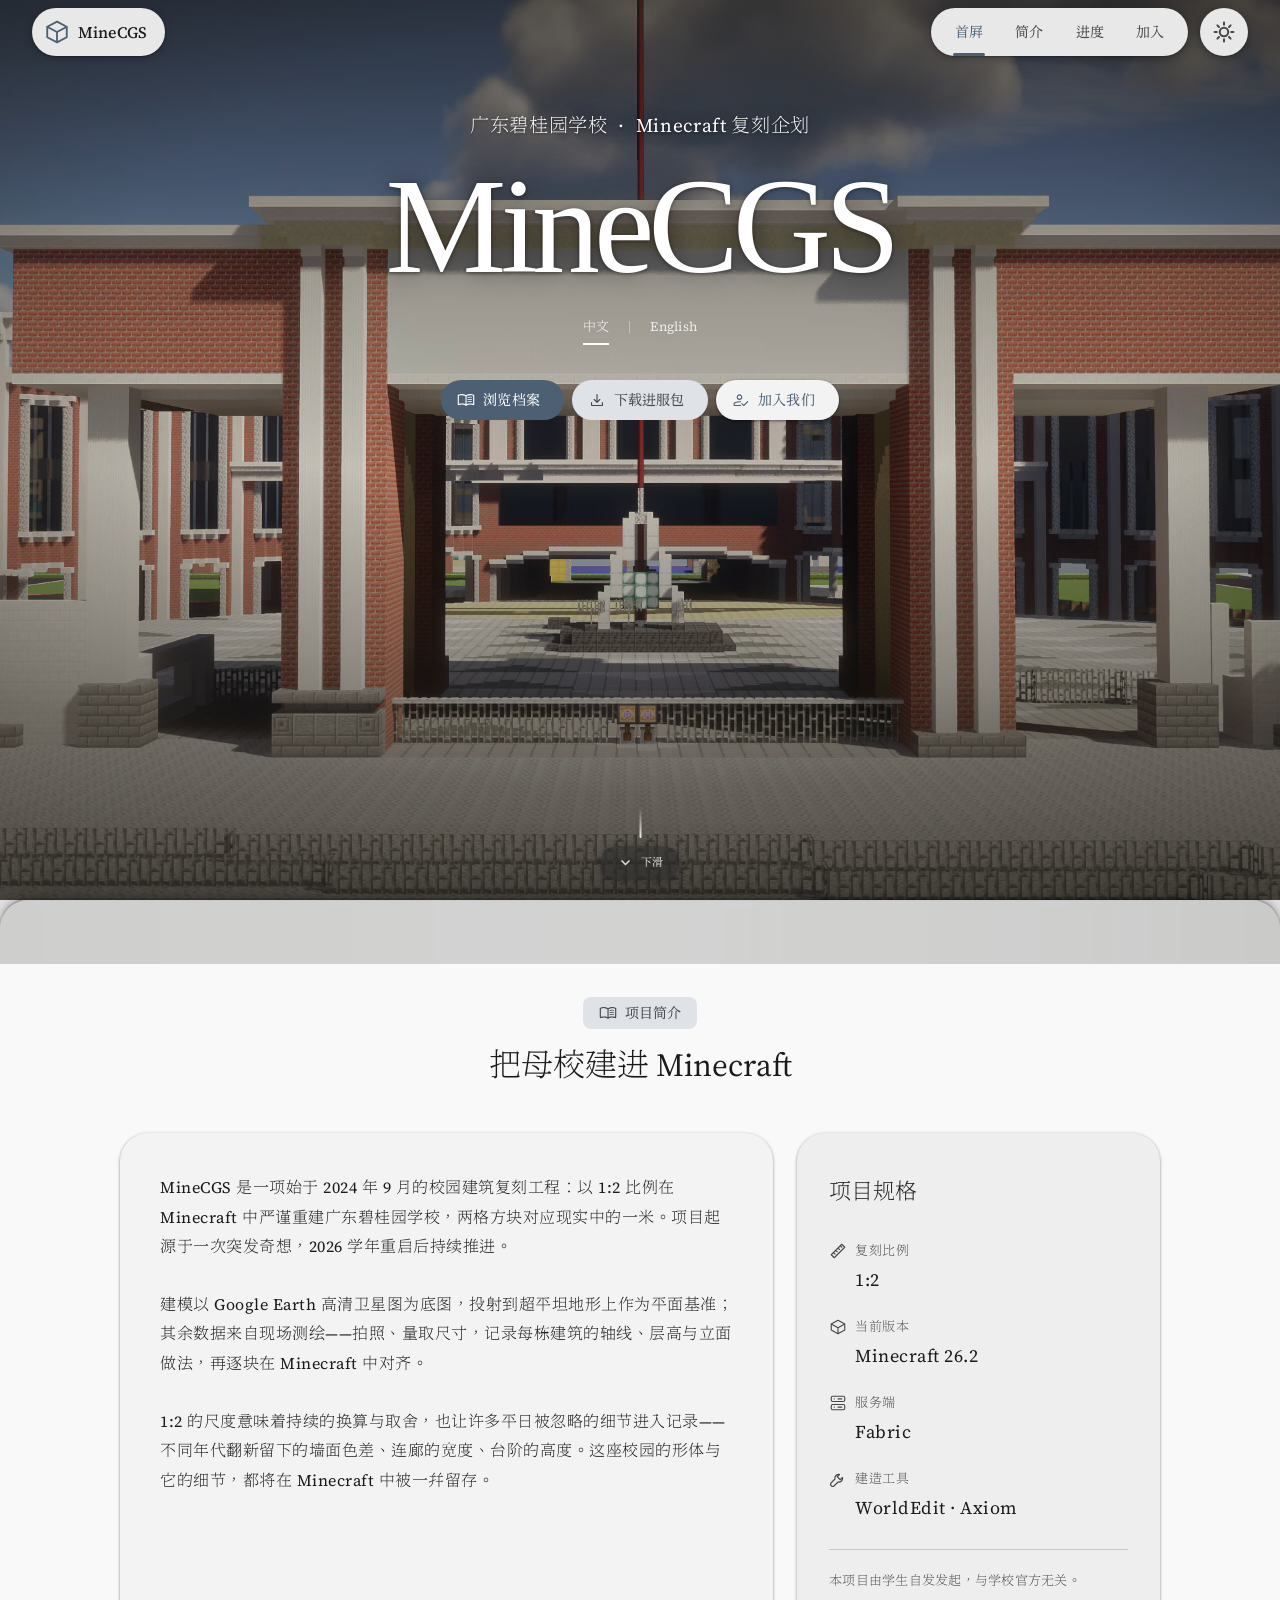
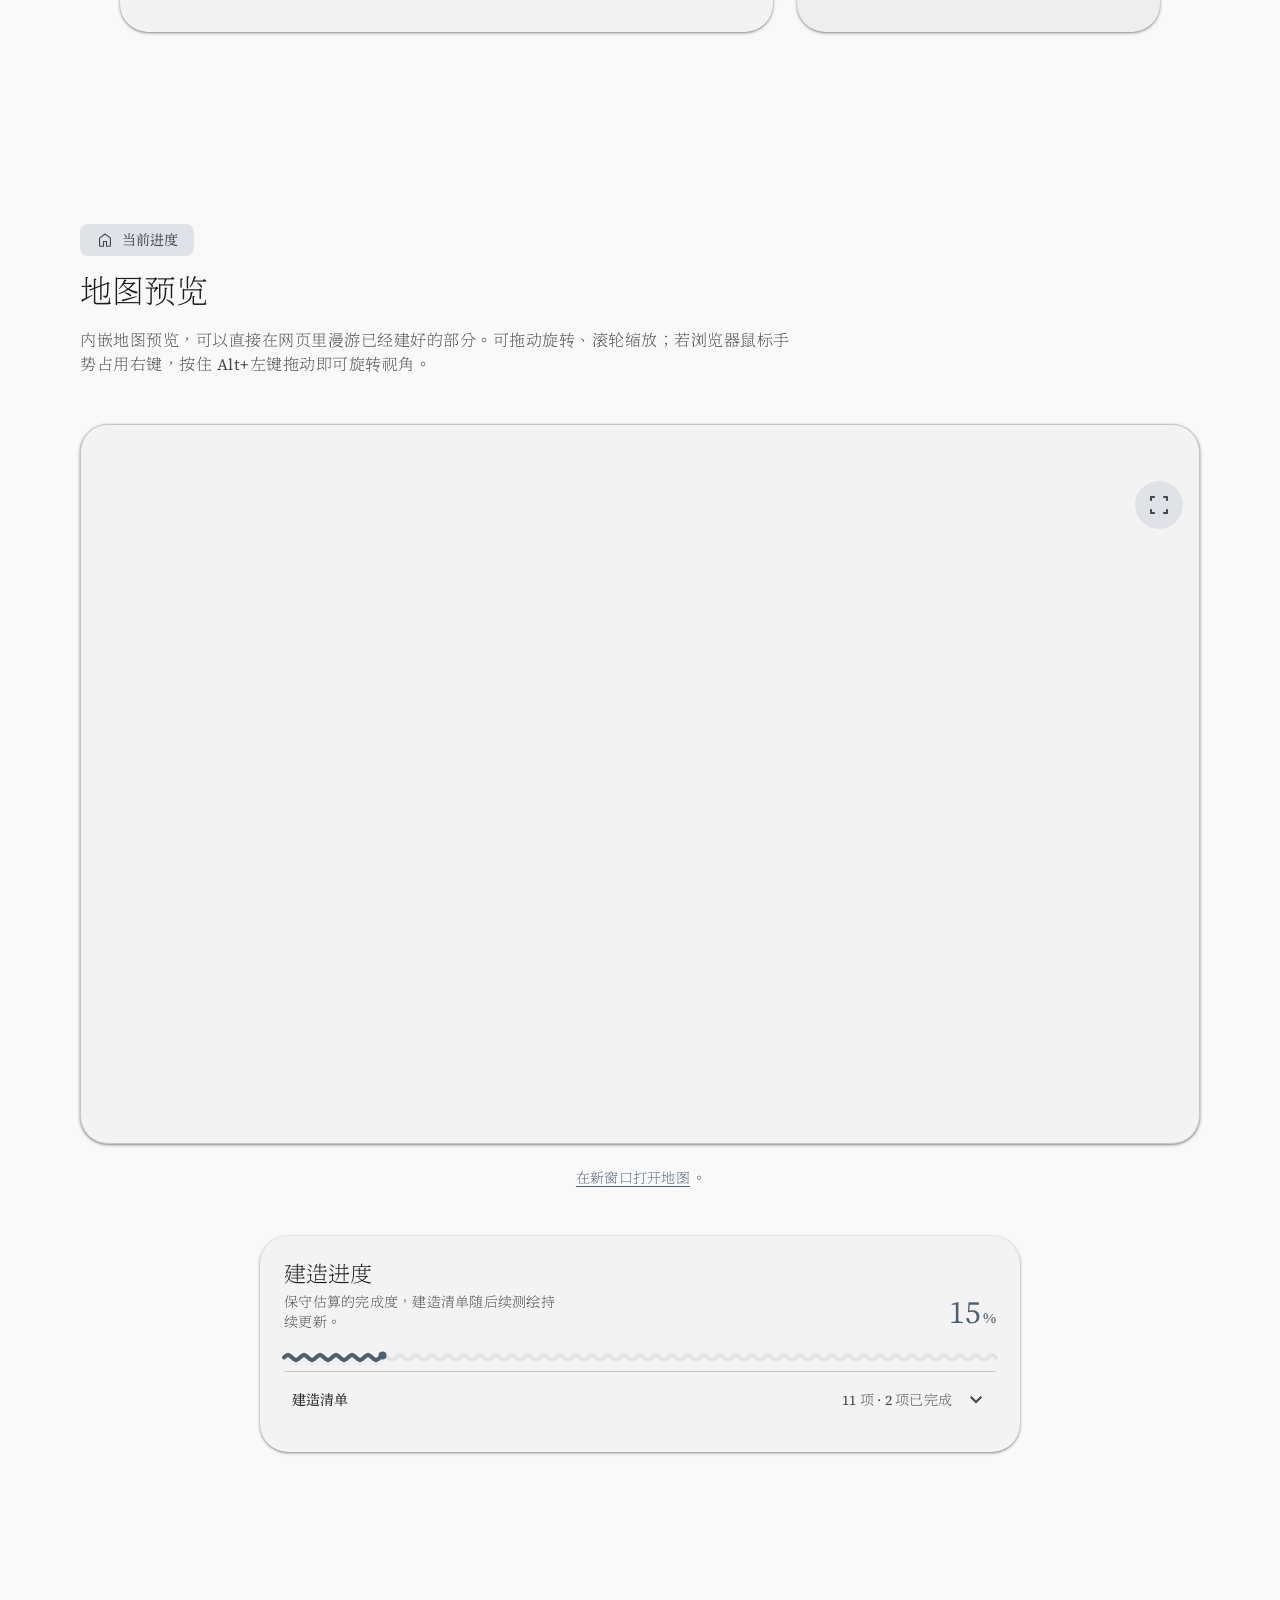
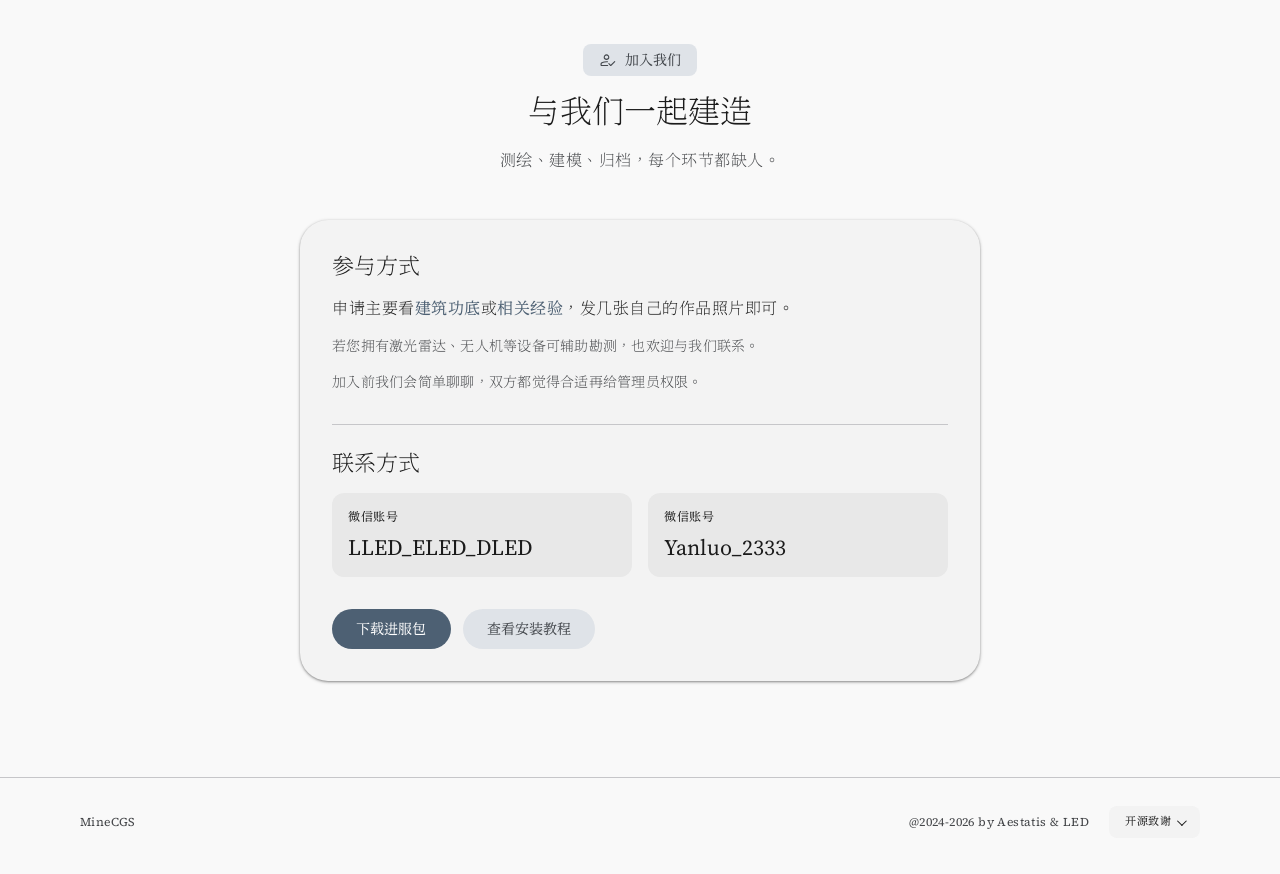
==== commit 5b2bf392: "Remove heading from first project introduction card" ====
--- a/index.html
+++ b/index.html
@@ -12,7 +12,7 @@
   <link rel="preload" href="fonts/jinshu-light.woff2?v=140" as="font" type="font/woff2" crossorigin />
   <!-- ?v= 资源版本号：发布站无缓存响应头时击穿浏览器启发式缓存，改版即换号 -->
   <link rel="preload" href="image.avif?v=140" as="image" type="image/avif" fetchpriority="high" />
-  <link rel="stylesheet" href="style.min.css?v=140" />
+  <link rel="stylesheet" href="style.min.css?v=141" />
 
 </head>
 <body>
@@ -130,9 +130,6 @@
 
         <div class="intro__cards">
           <article class="intro__layout reveal" data-delay="1">
-            <div class="intro__card-heading">
-              <h3 class="intro__card-title">学生共建</h3>
-            </div>
             <p class="intro__lead body-large">MineCGS 是一项始于 2024 年 9 月的校园建筑复刻工程：以 <span class="intro__ratio">1:2 比例</span>在 Minecraft 中严谨重建广东碧桂园学校，两格方块对应现实中的一米。项目起源于一次突发奇想，2026 学年重启后持续推进。</p>
             <p class="intro__body body-large">建模以 Google Earth 高清卫星图为底图，投射到超平坦地形上作为平面基准；其余数据来自现场测绘——拍照、量取尺寸，记录每栋建筑的轴线、层高与立面做法，再逐块在 Minecraft 中对齐。</p>
             <p class="intro__body body-large">1:2 的尺度意味着持续的换算与取舍，也让许多平日被忽略的细节进入记录——不同年代翻新留下的墙面色差、连廊的宽度、台阶的高度。这座校园的形体与它的细节，都将在 Minecraft 中被一并留存。</p>
--- a/style.min.css
+++ b/style.min.css
@@ -1 +1 @@
-:root{--md-ref-palette-primary20: #1f3243;--md-ref-palette-primary30: #36495a;--md-ref-palette-primary40: #4d6073;--md-ref-palette-primary80: #b5c9de;--md-ref-palette-primary90: #d1e5fb;--md-ref-palette-primary100: #ffffff;--md-ref-palette-secondary20: #2d3135;--md-ref-palette-secondary30: #43474c;--md-ref-palette-secondary40: #5b5f64;--md-ref-palette-secondary80: #c3c7cc;--md-ref-palette-secondary90: #dfe3e8;--md-ref-palette-secondary100: #ffffff;--md-ref-palette-tertiary20: #28313e;--md-ref-palette-tertiary30: #3e4755;--md-ref-palette-tertiary40: #565f6d;--md-ref-palette-tertiary80: #bec7d8;--md-ref-palette-tertiary90: #dae3f4;--md-ref-palette-tertiary100: #ffffff;--md-ref-palette-error20: #690005;--md-ref-palette-error30: #93000a;--md-ref-palette-error40: #ba1a1a;--md-ref-palette-error80: #ffb4ab;--md-ref-palette-error90: #ffdad6;--md-ref-palette-error100: #ffffff;--md-ref-palette-neutral0: #000000;--md-ref-palette-neutral4: #0e0e0e;--md-ref-palette-neutral6: #131313;--md-ref-palette-neutral10: #1b1b1b;--md-ref-palette-neutral12: #1f1f1f;--md-ref-palette-neutral17: #2a2a2a;--md-ref-palette-neutral20: #303030;--md-ref-palette-neutral22: #353535;--md-ref-palette-neutral24: #393939;--md-ref-palette-neutral87: #dadada;--md-ref-palette-neutral90: #e2e2e2;--md-ref-palette-neutral92: #e8e8e8;--md-ref-palette-neutral94: #eeeeee;--md-ref-palette-neutral95: #f1f1f1;--md-ref-palette-neutral96: #f3f3f3;--md-ref-palette-neutral98: #f9f9f9;--md-ref-palette-neutral100: #ffffff;--md-ref-palette-neutral-variant30: #45474a;--md-ref-palette-neutral-variant50: #76777a;--md-ref-palette-neutral-variant60: #909194;--md-ref-palette-neutral-variant80: #c6c6c9;--md-ref-palette-neutral-variant90: #e2e2e5;}:root{color-scheme: light;--md-sys-color-primary: #4d6073;--md-sys-color-on-primary: #ffffff;--md-sys-color-primary-container: #d1e5fb;--md-sys-color-on-primary-container: #36495a;--md-sys-color-secondary: #5b5f64;--md-sys-color-on-secondary: #ffffff;--md-sys-color-secondary-container: #dfe3e8;--md-sys-color-on-secondary-container: #43474c;--md-sys-color-tertiary: #565f6d;--md-sys-color-on-tertiary: #ffffff;--md-sys-color-tertiary-container: #dae3f4;--md-sys-color-on-tertiary-container: #3e4755;--md-sys-color-error: #ba1a1a;--md-sys-color-on-error: #ffffff;--md-sys-color-error-container: #ffdad6;--md-sys-color-on-error-container: #93000a;--md-sys-color-background: #f9f9f9;--md-sys-color-on-background: #1b1b1b;--md-sys-color-surface: #f9f9f9;--md-sys-color-on-surface: #1b1b1b;--md-sys-color-surface-variant: #e2e2e5;--md-sys-color-on-surface-variant: #45474a;--md-sys-color-surface-dim: #dadada;--md-sys-color-surface-bright: #f9f9f9;--md-sys-color-surface-container-lowest: #ffffff;--md-sys-color-surface-container-low: #f3f3f3;--md-sys-color-surface-container: #eeeeee;--md-sys-color-surface-container-high: #e8e8e8;--md-sys-color-surface-container-highest: #e2e2e2;--md-sys-color-outline: #76777a;--md-sys-color-outline-variant: #c6c6c9;--md-sys-color-shadow: #000000;--md-sys-color-scrim: #000000;--md-sys-color-inverse-surface: #303030;--md-sys-color-inverse-on-surface: #f1f1f1;--md-sys-color-inverse-primary: #b5c9de;}[data-theme="dark"]{color-scheme: dark;--md-sys-color-primary: #b5c9de;--md-sys-color-on-primary: #1f3243;--md-sys-color-primary-container: #36495a;--md-sys-color-on-primary-container: #d1e5fb;--md-sys-color-secondary: #c3c7cc;--md-sys-color-on-secondary: #2d3135;--md-sys-color-secondary-container: #43474c;--md-sys-color-on-secondary-container: #dfe3e8;--md-sys-color-tertiary: #bec7d8;--md-sys-color-on-tertiary: #28313e;--md-sys-color-tertiary-container: #3e4755;--md-sys-color-on-tertiary-container: #dae3f4;--md-sys-color-error: #ffb4ab;--md-sys-color-on-error: #690005;--md-sys-color-error-container: #93000a;--md-sys-color-on-error-container: #ffdad6;--md-sys-color-background: #131313;--md-sys-color-on-background: #e2e2e2;--md-sys-color-surface: #131313;--md-sys-color-on-surface: #e2e2e2;--md-sys-color-surface-variant: #45474a;--md-sys-color-on-surface-variant: #c6c6c9;--md-sys-color-surface-dim: #131313;--md-sys-color-surface-bright: #393939;--md-sys-color-surface-container-lowest: #0e0e0e;--md-sys-color-surface-container-low: #1b1b1b;--md-sys-color-surface-container: #1f1f1f;--md-sys-color-surface-container-high: #2a2a2a;--md-sys-color-surface-container-highest: #353535;--md-sys-color-outline: #909194;--md-sys-color-outline-variant: #45474a;--md-sys-color-shadow: #000000;--md-sys-color-scrim: #000000;--md-sys-color-inverse-surface: #e2e2e2;--md-sys-color-inverse-on-surface: #303030;--md-sys-color-inverse-primary: #4d6073;}:root{--md-ref-typeface-brand: "Source Serif 4","Chill JinshuSong Text","Noto Serif SC","Songti SC",SimSun,Georgia,serif;--md-ref-typeface-plain: "Source Serif 4","Chill JinshuSong Text","Noto Serif SC","Songti SC",SimSun,Georgia,serif;--md-typescale-display-large-font-family: var(--md-ref-typeface-brand);--md-typescale-display-large-font-weight: 400;--md-typescale-display-large-font-size: 57px;--md-typescale-display-large-line-height: 64px;--md-typescale-display-large-letter-spacing: -0.25px;--md-typescale-display-medium-font-family: var(--md-ref-typeface-brand);--md-typescale-display-medium-font-weight: 400;--md-typescale-display-medium-font-size: 45px;--md-typescale-display-medium-line-height: 52px;--md-typescale-display-medium-letter-spacing: 0;--md-typescale-display-small-font-family: var(--md-ref-typeface-brand);--md-typescale-display-small-font-weight: 400;--md-typescale-display-small-font-size: 36px;--md-typescale-display-small-line-height: 44px;--md-typescale-display-small-letter-spacing: 0;--md-typescale-headline-large-font-family: var(--md-ref-typeface-brand);--md-typescale-headline-large-font-weight: 400;--md-typescale-headline-large-font-size: 32px;--md-typescale-headline-large-line-height: 40px;--md-typescale-headline-large-letter-spacing: 0;--md-typescale-headline-medium-font-family: var(--md-ref-typeface-brand);--md-typescale-headline-medium-font-weight: 400;--md-typescale-headline-medium-font-size: 28px;--md-typescale-headline-medium-line-height: 36px;--md-typescale-headline-medium-letter-spacing: 0;--md-typescale-headline-small-font-family: var(--md-ref-typeface-brand);--md-typescale-headline-small-font-weight: 400;--md-typescale-headline-small-font-size: 24px;--md-typescale-headline-small-line-height: 32px;--md-typescale-headline-small-letter-spacing: 0;--md-typescale-title-large-font-family: var(--md-ref-typeface-brand);--md-typescale-title-large-font-weight: 400;--md-typescale-title-large-font-size: 22px;--md-typescale-title-large-line-height: 28px;--md-typescale-title-large-letter-spacing: 0;--md-typescale-title-medium-font-family: var(--md-ref-typeface-brand);--md-typescale-title-medium-font-weight: 500;--md-typescale-title-medium-font-size: 16px;--md-typescale-title-medium-line-height: 24px;--md-typescale-title-medium-letter-spacing: 0.15px;--md-typescale-title-small-font-family: var(--md-ref-typeface-brand);--md-typescale-title-small-font-weight: 500;--md-typescale-title-small-font-size: 14px;--md-typescale-title-small-line-height: 20px;--md-typescale-title-small-letter-spacing: 0.1px;--md-typescale-body-large-font-family: var(--md-ref-typeface-plain);--md-typescale-body-large-font-weight: 400;--md-typescale-body-large-font-size: 16px;--md-typescale-body-large-line-height: 24px;--md-typescale-body-large-letter-spacing: 0.5px;--md-typescale-body-medium-font-family: var(--md-ref-typeface-plain);--md-typescale-body-medium-font-weight: 400;--md-typescale-body-medium-font-size: 14px;--md-typescale-body-medium-line-height: 20px;--md-typescale-body-medium-letter-spacing: 0.25px;--md-typescale-body-small-font-family: var(--md-ref-typeface-plain);--md-typescale-body-small-font-weight: 400;--md-typescale-body-small-font-size: 12px;--md-typescale-body-small-line-height: 16px;--md-typescale-body-small-letter-spacing: 0.4px;--md-typescale-label-large-font-family: var(--md-ref-typeface-plain);--md-typescale-label-large-font-weight: 500;--md-typescale-label-large-font-size: 14px;--md-typescale-label-large-line-height: 20px;--md-typescale-label-large-letter-spacing: 0.1px;--md-typescale-label-medium-font-family: var(--md-ref-typeface-plain);--md-typescale-label-medium-font-weight: 500;--md-typescale-label-medium-font-size: 12px;--md-typescale-label-medium-line-height: 16px;--md-typescale-label-medium-letter-spacing: 0.5px;--md-typescale-label-small-font-family: var(--md-ref-typeface-plain);--md-typescale-label-small-font-weight: 500;--md-typescale-label-small-font-size: 11px;--md-typescale-label-small-line-height: 16px;--md-typescale-label-small-letter-spacing: 0.5px;}.display-large{font-family: var(--md-typescale-display-large-font-family);font-size: var(--md-typescale-display-large-font-size);line-height: var(--md-typescale-display-large-line-height);letter-spacing: var(--md-typescale-display-large-letter-spacing);font-weight: var(--md-typescale-display-large-font-weight);}.display-medium{font-family: var(--md-typescale-display-medium-font-family);font-size: var(--md-typescale-display-medium-font-size);line-height: var(--md-typescale-display-medium-line-height);letter-spacing: var(--md-typescale-display-medium-letter-spacing);font-weight: var(--md-typescale-display-medium-font-weight);}.display-small{font-family: var(--md-typescale-display-small-font-family);font-size: var(--md-typescale-display-small-font-size);line-height: var(--md-typescale-display-small-line-height);letter-spacing: var(--md-typescale-display-small-letter-spacing);font-weight: var(--md-typescale-display-small-font-weight);}.headline-large{font-family: var(--md-typescale-headline-large-font-family);font-size: var(--md-typescale-headline-large-font-size);line-height: var(--md-typescale-headline-large-line-height);letter-spacing: var(--md-typescale-headline-large-letter-spacing);font-weight: var(--md-typescale-headline-large-font-weight);}.headline-medium{font-family: var(--md-typescale-headline-medium-font-family);font-size: var(--md-typescale-headline-medium-font-size);line-height: var(--md-typescale-headline-medium-line-height);letter-spacing: var(--md-typescale-headline-medium-letter-spacing);font-weight: var(--md-typescale-headline-medium-font-weight);}.headline-small{font-family: var(--md-typescale-headline-small-font-family);font-size: var(--md-typescale-headline-small-font-size);line-height: var(--md-typescale-headline-small-line-height);letter-spacing: var(--md-typescale-headline-small-letter-spacing);font-weight: var(--md-typescale-headline-small-font-weight);}.title-large{font-family: var(--md-typescale-title-large-font-family);font-size: var(--md-typescale-title-large-font-size);line-height: var(--md-typescale-title-large-line-height);letter-spacing: var(--md-typescale-title-large-letter-spacing);font-weight: var(--md-typescale-title-large-font-weight);}.title-medium{font-family: var(--md-typescale-title-medium-font-family);font-size: var(--md-typescale-title-medium-font-size);line-height: var(--md-typescale-title-medium-line-height);letter-spacing: var(--md-typescale-title-medium-letter-spacing);font-weight: var(--md-typescale-title-medium-font-weight);}.title-small{font-family: var(--md-typescale-title-small-font-family);font-size: var(--md-typescale-title-small-font-size);line-height: var(--md-typescale-title-small-line-height);letter-spacing: var(--md-typescale-title-small-letter-spacing);font-weight: var(--md-typescale-title-small-font-weight);}.body-large{font-family: var(--md-typescale-body-large-font-family);font-size: var(--md-typescale-body-large-font-size);line-height: var(--md-typescale-body-large-line-height);letter-spacing: var(--md-typescale-body-large-letter-spacing);font-weight: var(--md-typescale-body-large-font-weight);}.body-medium{font-family: var(--md-typescale-body-medium-font-family);font-size: var(--md-typescale-body-medium-font-size);line-height: var(--md-typescale-body-medium-line-height);letter-spacing: var(--md-typescale-body-medium-letter-spacing);font-weight: var(--md-typescale-body-medium-font-weight);}.body-small{font-family: var(--md-typescale-body-small-font-family);font-size: var(--md-typescale-body-small-font-size);line-height: var(--md-typescale-body-small-line-height);letter-spacing: var(--md-typescale-body-small-letter-spacing);font-weight: var(--md-typescale-body-small-font-weight);}.label-large{font-family: var(--md-typescale-label-large-font-family);font-size: var(--md-typescale-label-large-font-size);line-height: var(--md-typescale-label-large-line-height);letter-spacing: var(--md-typescale-label-large-letter-spacing);font-weight: var(--md-typescale-label-large-font-weight);}.label-medium{font-family: var(--md-typescale-label-medium-font-family);font-size: var(--md-typescale-label-medium-font-size);line-height: var(--md-typescale-label-medium-line-height);letter-spacing: var(--md-typescale-label-medium-letter-spacing);font-weight: var(--md-typescale-label-medium-font-weight);}.label-small{font-family: var(--md-typescale-label-small-font-family);font-size: var(--md-typescale-label-small-font-size);line-height: var(--md-typescale-label-small-line-height);letter-spacing: var(--md-typescale-label-small-letter-spacing);font-weight: var(--md-typescale-label-small-font-weight);}:root{--md-sys-shape-corner-none: 0;--md-sys-shape-corner-extra-small: 4px;--md-sys-shape-corner-small: 8px;--md-sys-shape-corner-medium: 12px;--md-sys-shape-corner-large: 16px;--md-sys-shape-corner-extra-large: 28px;--md-sys-shape-corner-full: 9999px;--md-sys-elevation-0: none;--md-sys-elevation-1: 0 1px 2px 0 rgba(0,0,0,0.30),0 1px 3px 1px rgba(0,0,0,0.15);--md-sys-elevation-2: 0 1px 2px 0 rgba(0,0,0,0.30),0 2px 6px 2px rgba(0,0,0,0.15);--md-sys-elevation-3: 0 1px 3px 0 rgba(0,0,0,0.30),0 4px 8px 3px rgba(0,0,0,0.15);--md-sys-elevation-4: 0 2px 3px 0 rgba(0,0,0,0.30),0 6px 10px 4px rgba(0,0,0,0.15);--md-sys-elevation-5: 0 4px 4px 0 rgba(0,0,0,0.30),0 8px 12px 6px rgba(0,0,0,0.15);--md-sys-motion-duration-short4: 200ms;--md-sys-motion-duration-medium1: 250ms;--md-sys-motion-duration-medium2: 300ms;--md-sys-motion-duration-medium3: 350ms;--md-sys-motion-duration-medium4: 400ms;--md-sys-motion-duration-long1: 450ms;--md-sys-motion-duration-long2: 500ms;--md-sys-motion-easing-emphasized: cubic-bezier(0.2,0,0,1);--md-sys-motion-easing-emphasized-decelerate: cubic-bezier(0.05,0.7,0.1,1);--md-sys-motion-easing-emphasized-accelerate: cubic-bezier(0.3,0,0.8,0.15);--md-sys-motion-easing-standard: cubic-bezier(0.2,0,0,1);--md-sys-motion-easing-standard-decelerate: cubic-bezier(0,0,0,1);--md-sys-motion-easing-standard-accelerate: cubic-bezier(0.3,0,1,1);--md-sys-state-hover-opacity: 0.08;--md-sys-state-focus-opacity: 0.12;--md-sys-state-pressed-opacity: 0.12;--md-sys-state-dragged-opacity: 0.16;}:root{--md-button-container-height: 40px;--md-button-container-shape: var(--md-sys-shape-corner-full);--md-button-icon-size: 18px;--md-button-label-text-font: var(--md-typescale-label-large-font-family);--md-button-outline-width: 1px;--md-filled-button-container-color: var(--md-sys-color-primary);--md-filled-button-label-text-color: var(--md-sys-color-on-primary);--md-tonal-button-container-color: var(--md-sys-color-secondary-container);--md-tonal-button-label-text-color: var(--md-sys-color-on-secondary-container);--md-elevated-button-container-color: var(--md-sys-color-surface-container-low);--md-elevated-button-label-text-color: var(--md-sys-color-primary);--md-outlined-button-outline-color: var(--md-sys-color-outline);--md-outlined-button-label-text-color: var(--md-sys-color-primary);--md-text-button-label-text-color: var(--md-sys-color-primary);--md-icon-button-icon-size: 24px;--md-icon-button-state-layer-size: 48px;--md-icon-button-label-text-color: var(--md-sys-color-on-surface-variant);--md-filled-icon-button-container-color: var(--md-sys-color-secondary-container);--md-filled-icon-button-icon-color: var(--md-sys-color-on-secondary-container);--md-fab-container-color: var(--md-sys-color-primary-container);--md-fab-label-text-color: var(--md-sys-color-on-primary-container);--md-fab-container-size: 56px;--md-fab-container-shape: var(--md-sys-shape-corner-large);--md-fab-icon-size: 24px;--md-fab-container-elevation: var(--md-sys-elevation-3);--md-fab-hover-container-elevation: var(--md-sys-elevation-4);--md-top-app-bar-container-height: 64px;--md-top-app-bar-title-font: var(--md-typescale-title-large-font-family);--md-tab-height: 48px;--md-tab-indicator-width: 32px;--md-tab-indicator-height: 3px;--md-tab-indicator-shape: var(--md-sys-shape-corner-full);--md-tab-active-label-text-color: var(--md-sys-color-primary);--md-tab-inactive-label-text-color: var(--md-sys-color-on-surface-variant);--md-tab-indicator-color: var(--md-sys-color-primary);--md-elevated-card-container-color: var(--md-sys-color-surface-container-low);--md-elevated-card-container-shape: var(--md-sys-shape-corner-medium);--md-elevated-card-container-elevation: var(--md-sys-elevation-1);--md-filled-card-container-color: var(--md-sys-color-surface-container-highest);--md-filled-card-container-shape: var(--md-sys-shape-corner-medium);--md-filled-card-container-elevation: var(--md-sys-elevation-0);--md-chip-container-height: 32px;--md-chip-container-shape: var(--md-sys-shape-corner-small);--md-chip-container-color: var(--md-sys-color-surface-container-low);--md-chip-label-text-color: var(--md-sys-color-on-surface);--md-chip-trailing-supporting-text-color: var(--md-sys-color-on-surface-variant);--md-chip-with-icon-icon-color: var(--md-sys-color-primary);--md-list-item-one-line-container-height: 56px;--md-list-item-label-text-color: var(--md-sys-color-on-surface);--md-list-item-supporting-text-color: var(--md-sys-color-on-surface-variant);--md-list-item-trailing-supporting-text-color: var(--md-sys-color-on-surface-variant);--md-list-item-leading-icon-color: var(--md-sys-color-on-surface-variant);--md-list-item-leading-icon-size: 24px;--md-checkbox-container-size: 18px;--md-checkbox-container-shape: 2px;--md-checkbox-icon-size: 18px;--md-checkbox-outline-width: 2px;--md-checkbox-outline-color: var(--md-sys-color-on-surface-variant);--md-checkbox-selected-container-color: var(--md-sys-color-primary);--md-checkbox-selected-icon-color: var(--md-sys-color-on-primary);--md-linear-progress-track-height: 4px;--md-linear-progress-track-shape: var(--md-sys-shape-corner-full);--md-linear-progress-track-color: var(--md-sys-color-surface-container-highest);--md-linear-progress-active-indicator-height: 4px;--md-linear-progress-active-indicator-color: var(--md-sys-color-primary);--md-linear-progress-wave-amplitude: 2.5px;--md-linear-progress-wave-length: 16px;--md-linear-progress-stop-indicator-size: 8px;--md-outlined-segmented-button-container-height: 40px;--md-outlined-segmented-button-shape: var(--md-sys-shape-corner-full);--md-outlined-segmented-button-outline-color: var(--md-sys-color-outline);--md-outlined-segmented-button-icon-size: 18px;--md-outlined-segmented-button-selected-container-color: var(--md-sys-color-secondary-container);--md-outlined-segmented-button-selected-label-text-color: var(--md-sys-color-on-secondary-container);--md-outlined-segmented-button-selected-icon-color: var(--md-sys-color-on-secondary-container);--md-outlined-segmented-button-unselected-label-text-color: var(--md-sys-color-on-surface);--md-outlined-segmented-button-unselected-icon-color: var(--md-sys-color-on-surface);--md-dialog-container-shape: var(--md-sys-shape-corner-extra-large);--md-dialog-container-color: var(--md-sys-color-surface-container-high);--md-dialog-container-elevation: var(--md-sys-elevation-3);--md-dialog-scrim-opacity: 0.32;--md-menu-container-shape: var(--md-sys-shape-corner-extra-small);--md-menu-container-color: var(--md-sys-color-surface-container-high);--md-menu-container-elevation: var(--md-sys-elevation-2);--md-divider-color: var(--md-sys-color-outline-variant);--md-divider-height: 1px;--font-ui: "Source Serif 4","Chill JinshuSong Text","Noto Serif SC","Songti SC",SimSun,Georgia,serif;--nav-h: var(--md-top-app-bar-container-height);--hero-image: url("./image.webp?v=140");--page-bg-image: url("./image-blur.webp?v=106");--page-bg-veil-light: color-mix(in srgb,color-mix(in srgb,var(--md-ref-palette-neutral98) 88%,var(--md-ref-palette-primary40)) 58.15%,transparent);--page-bg-veil-dark: color-mix(in srgb,var(--md-ref-palette-neutral6) 84%,transparent);--page-bg-size: max(108vw,193.174468svh) auto;--page-bg-pos: 50% calc(44.6svh - max(27.3375vw,48.6svh));--page-bg-extension-size: max(108vw,193.174468svh) calc(var(--large-viewport-height) + var(--viewport-safe-bottom) + 64px);--page-bg-extension-pos: 50% calc(44.6svh + max(33.4125vw,59.4svh) - 1px);--theme-shift: background-color var(--md-sys-motion-duration-medium2) var(--md-sys-motion-easing-standard),color var(--md-sys-motion-duration-medium2) var(--md-sys-motion-easing-standard),border-color var(--md-sys-motion-duration-medium2) var(--md-sys-motion-easing-standard),box-shadow var(--md-sys-motion-duration-medium2) var(--md-sys-motion-easing-standard);}@supports (background-image: image-set(url("image.avif") type("image/avif"))){:root{--hero-image: image-set(url("./image.avif?v=140") type("image/avif"),url("./image.webp?v=140") type("image/webp"));}}*,*::before,*::after{box-sizing: border-box;}strong,b{font-weight: 500;}:root{--stable-viewport-height: 100svh;--stable-viewport-unit: 1svh;--large-viewport-height: 100lvh;--viewport-safe-top: env(safe-area-inset-top,0px);--viewport-safe-right: env(safe-area-inset-right,0px);--viewport-safe-bottom: env(safe-area-inset-bottom,0px);--viewport-safe-left: env(safe-area-inset-left,0px);}html{scroll-behavior: smooth;-webkit-text-size-adjust: 100%;}body{margin: 0;font-weight: var(--md-typescale-body-large-font-weight);font-family: var(--font-ui);font-size: var(--md-typescale-body-large-font-size);line-height: var(--md-typescale-body-large-line-height);letter-spacing: var(--md-typescale-body-large-letter-spacing);color: var(--md-sys-color-on-surface);background: var(--md-sys-color-surface);overflow-x: hidden;transition: var(--theme-shift);}[data-theme="dark"] .section-kicker p,[data-theme="dark"] .progress__note,[data-theme="dark"] .site-footer{color: var(--md-sys-color-on-surface);}img{max-width: 100%;display: block;}a{color: inherit;text-decoration: none;}a,button{-webkit-tap-highlight-color: transparent;}button{font-family: inherit;}::selection{background: color-mix(in srgb,var(--md-sys-color-primary) 30%,transparent);}:focus-visible{outline: 3px solid var(--md-sys-color-primary);outline-offset: 2px;border-radius: var(--md-sys-shape-corner-extra-small);}.sl{position: relative;overflow: hidden;}.sl::before{content: "";position: absolute;inset: 0;border-radius: inherit;background: currentColor;opacity: 0;transition: opacity var(--md-sys-motion-duration-short4) var(--md-sys-motion-easing-standard);pointer-events: none;}.sl:hover::before{opacity: var(--md-sys-state-hover-opacity);}.sl:focus-visible::before{opacity: var(--md-sys-state-focus-opacity);}.sl:active::before{opacity: var(--md-sys-state-pressed-opacity);}.ripple{position: absolute;border-radius: 50%;transform: scale(0);animation: md-ripple var(--md-sys-motion-duration-medium2) var(--md-sys-motion-easing-standard);background: currentColor;opacity: var(--md-sys-state-pressed-opacity);pointer-events: none;}@keyframes md-ripple{to{transform: scale(4);opacity: 0;}}.top-bar{position: fixed;inset: var(--viewport-safe-top) var(--viewport-safe-right) auto var(--viewport-safe-left);z-index: 40;height: var(--md-top-app-bar-container-height);display: flex;align-items: center;gap: 12px;padding: 0 clamp(16px,4vw,32px);background: transparent;transition: var(--theme-shift);}.top-bar.is-scrolled .brand,.top-bar.is-scrolled .tabs,.top-bar.is-scrolled .theme-toggle{box-shadow: var(--md-sys-elevation-3);}.brand{order: 1;margin-right: auto;display: inline-flex;align-items: center;gap: 8px;height: 48px;padding: 0 18px 0 12px;border-radius: var(--md-sys-shape-corner-full);background: var(--md-sys-color-surface-container-high);box-shadow: var(--md-sys-elevation-2);color: var(--md-sys-color-on-surface);min-width: 0;transition: var(--theme-shift),opacity var(--md-sys-motion-duration-medium2) var(--md-sys-motion-easing-emphasized-decelerate),transform var(--md-sys-motion-duration-long1) var(--md-sys-motion-easing-emphasized-decelerate);}.brand__mark{flex: none;width: 26px;height: 26px;color: var(--md-sys-color-primary);}.brand__name{overflow: hidden;white-space: nowrap;text-overflow: ellipsis;}.brand.is-hidden{display: none;}.brand.is-away{opacity: 0;transform: translateY(-16px) scale(0.92);pointer-events: none;}.icon-btn{flex: none;width: var(--md-icon-button-state-layer-size);height: var(--md-icon-button-state-layer-size);display: inline-flex;align-items: center;justify-content: center;padding: 0;border: 0;border-radius: var(--md-sys-shape-corner-full);background: transparent;color: var(--md-icon-button-label-text-color);cursor: pointer;transition: var(--theme-shift);}.theme-toggle{order: 3;background: var(--md-sys-color-surface-container-high);box-shadow: var(--md-sys-elevation-2);transition: var(--theme-shift);}.theme-toggle__icon{width: var(--md-icon-button-icon-size);height: var(--md-icon-button-icon-size);grid-area: 1 / 1;transition: opacity var(--md-sys-motion-duration-medium1) var(--md-sys-motion-easing-standard),transform var(--md-sys-motion-duration-medium1) var(--md-sys-motion-easing-standard);}.theme-toggle{display: inline-grid;place-content: center;}.theme-toggle__icon--sun{opacity: 1;transform: rotate(0deg) scale(1);}.theme-toggle__icon--moon{opacity: 0;transform: rotate(-70deg) scale(0.5);}[data-theme="dark"] .theme-toggle__icon--sun{opacity: 0;transform: rotate(70deg) scale(0.5);}[data-theme="dark"] .theme-toggle__icon--moon{opacity: 1;transform: rotate(0deg) scale(1);}.tabs{order: 2;position: relative;display: flex;align-items: center;height: var(--md-tab-height);padding: 0 8px;border-radius: var(--md-sys-shape-corner-full);background: var(--md-sys-color-surface-container-high);box-shadow: var(--md-sys-elevation-2);transition: var(--theme-shift);}.tabs__tab{display: inline-flex;align-items: center;justify-content: center;height: 100%;min-width: 56px;padding: 0 16px;color: var(--md-tab-inactive-label-text-color);cursor: pointer;white-space: nowrap;transition: color var(--md-sys-motion-duration-short4) var(--md-sys-motion-easing-standard);}.tabs__tab.is-active{color: var(--md-tab-active-label-text-color);}.tabs__indicator{position: absolute;bottom: 0;left: 0;width: var(--md-tab-indicator-width);height: var(--md-tab-indicator-height);border-radius: var(--md-tab-indicator-shape);background: var(--md-tab-indicator-color);pointer-events: none;transition: left var(--md-sys-motion-duration-medium1) var(--md-sys-motion-easing-emphasized),width var(--md-sys-motion-duration-medium1) var(--md-sys-motion-easing-emphasized),background-color var(--md-sys-motion-duration-medium2) var(--md-sys-motion-easing-standard);}.tabs__indicator.is-anim-off{transition: none;}.btn{position: relative;display: inline-flex;align-items: center;justify-content: center;gap: 8px;min-width: 64px;height: var(--md-button-container-height);padding: 0 24px;border: 0;border-radius: var(--md-button-container-shape);font-family: var(--md-button-label-text-font);cursor: pointer;white-space: nowrap;transition: background-color var(--md-sys-motion-duration-short4) var(--md-sys-motion-easing-standard),color var(--md-sys-motion-duration-short4) var(--md-sys-motion-easing-standard),box-shadow var(--md-sys-motion-duration-short4) var(--md-sys-motion-easing-standard);}.btn__icon{flex: none;width: var(--md-button-icon-size);height: var(--md-button-icon-size);fill: currentColor;}.btn .btn__icon:first-child{margin-left: -8px;}.btn--filled{background: var(--md-filled-button-container-color);color: var(--md-filled-button-label-text-color);box-shadow: var(--md-sys-elevation-0);}.btn--filled:hover{box-shadow: var(--md-sys-elevation-1);}.btn--tonal{background: var(--md-tonal-button-container-color);color: var(--md-tonal-button-label-text-color);box-shadow: var(--md-sys-elevation-0);}.btn--tonal:hover{box-shadow: var(--md-sys-elevation-1);}.btn--elevated{background: var(--md-elevated-button-container-color);color: var(--md-elevated-button-label-text-color);box-shadow: var(--md-sys-elevation-1);}.btn--elevated:hover{box-shadow: var(--md-sys-elevation-2);}.btn--outlined{background: transparent;color: var(--md-outlined-button-label-text-color);border: var(--md-button-outline-width) solid var(--md-outlined-button-outline-color);padding: 0 23px;}.btn--text{background: transparent;color: var(--md-text-button-label-text-color);padding: 0 12px;box-shadow: var(--md-sys-elevation-0);}.btn:disabled{background: color-mix(in srgb,var(--md-sys-color-on-surface) 12%,transparent);color: color-mix(in srgb,var(--md-sys-color-on-surface) 38%,transparent);box-shadow: none;cursor: default;}.btn:disabled::before{content: none;}.fab-dock{--fab-safe: 24px;--fab-gap: 12px;position: sticky;bottom: calc(var(--fab-safe) + var(--viewport-safe-bottom) - var(--fab-gap));height: 0;display: flow-root;z-index: 30;}.fab{position: absolute;right: max(var(--fab-safe),var(--viewport-safe-right));bottom: var(--fab-gap);z-index: 30;display: inline-flex;align-items: center;justify-content: center;gap: 12px;height: var(--md-fab-container-size);padding: 0 20px 0 16px;border: 0;border-radius: var(--md-fab-container-shape);background: var(--md-fab-container-color);color: var(--md-fab-label-text-color);box-shadow: var(--md-fab-container-elevation);cursor: pointer;opacity: 0;visibility: hidden;transform: translateY(88px);transition: opacity var(--md-sys-motion-duration-short4) var(--md-sys-motion-easing-standard),transform var(--md-sys-motion-duration-medium4) var(--md-sys-motion-easing-emphasized-decelerate),visibility 0s linear var(--md-sys-motion-duration-medium4),box-shadow var(--md-sys-motion-duration-short4) var(--md-sys-motion-easing-standard),background-color var(--md-sys-motion-duration-medium2) var(--md-sys-motion-easing-standard),color var(--md-sys-motion-duration-medium2) var(--md-sys-motion-easing-standard);}.fab.is-shown{opacity: 1;visibility: visible;transform: none;transition: opacity var(--md-sys-motion-duration-medium2) var(--md-sys-motion-easing-standard),transform var(--md-sys-motion-duration-medium4) var(--md-sys-motion-easing-emphasized-decelerate),visibility 0s,box-shadow var(--md-sys-motion-duration-short4) var(--md-sys-motion-easing-standard),background-color var(--md-sys-motion-duration-medium2) var(--md-sys-motion-easing-standard),color var(--md-sys-motion-duration-medium2) var(--md-sys-motion-easing-standard);}.fab:hover{box-shadow: var(--md-fab-hover-container-elevation);}.fab__icon{flex: none;width: var(--md-fab-icon-size);height: var(--md-fab-icon-size);fill: currentColor;}.fab__label{position: relative;}.dlg{border: 0;padding: 0;background: transparent;color: var(--md-sys-color-on-surface);max-width: none;overflow: visible;}.dlg::backdrop{background: color-mix(in srgb,var(--md-sys-color-scrim) calc(var(--md-dialog-scrim-opacity) * 100%),transparent);animation: dlg-scrim-in var(--md-sys-motion-duration-short4) var(--md-sys-motion-easing-standard) both;}.dlg__container{box-sizing: border-box;min-width: min(280px,calc(100vw - 48px));max-width: min(560px,calc(100vw - 48px));margin: 24px;padding: 24px;border-radius: var(--md-dialog-container-shape);background: var(--md-dialog-container-color);box-shadow: var(--md-dialog-container-elevation);animation: dlg-in var(--md-sys-motion-duration-medium3) var(--md-sys-motion-easing-emphasized-decelerate) both;}.dlg__icon{display: block;width: 24px;height: 24px;margin: 0 0 16px;fill: var(--md-sys-color-error);}.dlg__headline{margin: 0 0 16px;color: var(--md-sys-color-on-surface);}.dlg__content{margin: 0;}.dlg__supporting{margin: 0;color: var(--md-sys-color-on-surface);}.dlg__countdown{margin: 16px 0 0;color: var(--md-sys-color-on-surface-variant);}.dlg__actions{display: flex;justify-content: flex-end;align-items: center;gap: 8px;margin-top: 24px;}.dlg.is-closing::backdrop{animation: dlg-scrim-out var(--md-sys-motion-duration-short4) var(--md-sys-motion-easing-standard) both;}.dlg.is-closing .dlg__container{animation: dlg-out var(--md-sys-motion-duration-short4) var(--md-sys-motion-easing-emphasized-accelerate) both;}@keyframes dlg-in{from{opacity: 0;transform: scale(0.8);}to{opacity: 1;transform: scale(1);}}@keyframes dlg-out{from{opacity: 1;transform: scale(1);}to{opacity: 0;transform: scale(0.9);}}@keyframes dlg-scrim-in{from{opacity: 0;}to{opacity: 1;}}@keyframes dlg-scrim-out{from{opacity: 1;}to{opacity: 0;}}@media (prefers-reduced-motion: reduce){.dlg__container,.dlg::backdrop,.dlg.is-closing .dlg__container,.dlg.is-closing::backdrop{animation: none;}}.chip{display: inline-flex;align-items: center;gap: 8px;height: var(--md-chip-container-height);padding: 0 16px;border: 0;border-radius: var(--md-chip-container-shape);background: var(--md-chip-container-color);color: var(--md-chip-label-text-color);cursor: default;transition: var(--theme-shift);}.chip__val{color: var(--md-chip-trailing-supporting-text-color);}.chip__val--pending{color: color-mix(in srgb,var(--md-sys-color-on-surface) 38%,transparent);font-style: italic;}@media (hover: none) and (pointer: coarse){.fab-dock{position: fixed;top: calc(var(--stable-viewport-height) - var(--fab-safe) - var(--viewport-safe-bottom));right: 0;left: 0;bottom: auto;}.fab-dock .fab{bottom: 0;}.fab-dock.is-at-footer .fab{opacity: 0;transform: translateY(88px);pointer-events: none;}}.hero{position: sticky;top: 0;z-index: 1;height: var(--stable-viewport-height);min-height: 640px;overflow: hidden;isolation: isolate;background: transparent;}.hero__visual{position: absolute;inset: 0;z-index: 0;}.dlg__help{display: inline-block;color: var(--md-sys-color-primary);padding-block: 8px;text-underline-offset: 4px;}.hero__bg{width: 100%;height: 100%;background-color: #120e08;background-image: var(--hero-image);background-size: var(--page-bg-size);background-position: var(--page-bg-pos);background-repeat: no-repeat;background-attachment: scroll;}.hero__veil{position: absolute;inset: 0;z-index: 1;pointer-events: none;background: linear-gradient(180deg,rgba(18,14,8,0.60) 0%,rgba(18,14,8,0.30) 28%,rgba(18,14,8,0.12) 52%,rgba(18,14,8,0.22) 76%,rgba(18,14,8,0.48) 100%),radial-gradient(88% 58% at 50% 30%,transparent 46%,rgba(14,10,5,0.34) 100%);}.hero__stage{position: relative;z-index: 3;height: 100%;display: flex;align-items: flex-start;justify-content: center;padding: calc(var(--nav-h) + var(--viewport-safe-top) + clamp(32px,calc(var(--stable-viewport-unit) * 5),52px)) 24px 0;}.hero__cover{position: relative;width: min(1040px,100%);text-align: center;}.hero h1{margin: 14px 0 0;color: #ffffff;font-family: "Times New Roman",Times,serif;font-size: clamp(64px,10.8vw,136px);line-height: 1.04;letter-spacing: -0.045em;font-weight: 400;font-optical-sizing: auto;text-shadow: 0 2px 26px rgba(0,0,0,0.42),0 1px 4px rgba(0,0,0,0.42);}.hero__subtitle{margin: 0;color: #ffffff;font-family: var(--md-typescale-title-large-font-family);font-size: clamp(16px,1.5vw,20px);line-height: 1.7;letter-spacing: 0.035em;font-weight: var(--md-typescale-title-large-font-weight);text-shadow: 0 1px 18px rgba(0,0,0,0.42),0 1px 3px rgba(0,0,0,0.42);}.hero__school-compact{display: none;}.hero__subtitle-separator{margin-inline: 0.55em;}.language-switch{display: flex;justify-content: center;align-items: center;gap: 12px;margin-top: 8px;color: #ffffff;}.language-switch__choice{position: relative;min-height: 44px;padding: 0 8px;border: 0;background: transparent;color: inherit;font-family: var(--md-typescale-label-large-font-family);font-size: 13px;line-height: 24px;letter-spacing: 0.025em;opacity: 0.82;cursor: pointer;transition: opacity var(--md-sys-motion-duration-short4) var(--md-sys-motion-easing-standard);}.language-switch__choice::after{content: "";position: absolute;bottom: 4px;left: 8px;right: 8px;height: 2px;background: currentColor;opacity: 0;transition: opacity var(--md-sys-motion-duration-short4) var(--md-sys-motion-easing-standard);}.language-switch__choice[aria-checked="true"],.language-switch__choice:hover{opacity: 1;}.language-switch__choice[aria-checked="true"]::after{opacity: 1;}.language-switch__choice:focus-visible{outline: 2px solid currentColor;outline-offset: 2px;border-radius: 4px;}.language-switch__divider{width: 1px;height: 12px;background: currentColor;opacity: 0.35;}.hero__actions{display: flex;flex-wrap: wrap;justify-content: center;gap: 8px;margin-top: clamp(24px,calc(var(--stable-viewport-unit) * 3.4),32px);}.scroll-hint{position: absolute;left: 50%;bottom: calc(100% - var(--stable-viewport-height) + 20px);z-index: 4;transform: translateX(-50%);display: flex;flex-direction: column;align-items: center;gap: 8px;}.scroll-hint__line{width: 2px;height: 30px;border-radius: var(--md-sys-shape-corner-extra-small);background: linear-gradient(180deg,transparent,var(--md-sys-color-inverse-on-surface));animation: drip 1.9s var(--md-sys-motion-easing-standard) infinite;}.scroll-hint__pill{display: inline-flex;align-items: center;gap: 6px;padding: 8px 16px;border-radius: var(--md-sys-shape-corner-full);background: color-mix(in srgb,var(--md-sys-color-inverse-surface) 58%,transparent);color: var(--md-sys-color-inverse-on-surface);box-shadow: 0 2px 12px rgba(0,0,0,0.28);text-shadow: none;}.scroll-hint__chevron{width: 18px;height: 18px;fill: currentColor;}@keyframes drip{0%{transform: scaleY(0.4);opacity: 0;transform-origin: top;}40%{opacity: 1;}100%{transform: scaleY(1);opacity: 0;transform-origin: top;}}.page-bg{position: fixed;inset: 0 0 auto;height: 100vh;height: calc(var(--large-viewport-height) + var(--viewport-safe-bottom) + 64px);z-index: 2;pointer-events: none;overflow: clip;contain: layout paint;}.page-bg__surface{position: absolute;inset: 0 0 auto;height: calc(100% + 64px);border-radius: var(--md-sys-shape-corner-extra-large) var(--md-sys-shape-corner-extra-large) 0 0;overflow: hidden;transform: translate3d(0,calc(var(--stable-viewport-height) * 1.5),0);}.page-bg__image{position: absolute;inset: 0;background-image: var(--page-bg-image),url("./image-blur-edge.svg?v=138");background-size: var(--page-bg-size),var(--page-bg-extension-size);background-position: var(--page-bg-pos),var(--page-bg-extension-pos);background-repeat: no-repeat;transform: translate3d(0,calc(var(--stable-viewport-height) * -1.5),0);}.page-bg__edge{position: absolute;top: 0;right: 0;left: 0;height: 256px;clip-path: inset(-128px -128px 192px -128px);transform: translate3d(0,calc(var(--stable-viewport-height) * 1.5),0);border-radius: var(--md-sys-shape-corner-extra-large) var(--md-sys-shape-corner-extra-large) 0 0;border-top: var(--md-divider-height) solid color-mix(in srgb,var(--md-sys-color-outline-variant) 55%,transparent);box-shadow: 0 -1px 2px 0 rgba(0,0,0,0.30),0 -2px 6px 2px rgba(0,0,0,0.15),0 -16px 48px 12px rgba(0,0,0,0.18);transition: border-color var(--md-sys-motion-duration-medium2) var(--md-sys-motion-easing-standard);}.page-bg.is-handoff-active .page-bg__surface,.page-bg.is-handoff-active .page-bg__image,.page-bg.is-handoff-active .page-bg__edge{will-change: transform;}.page-sheet{position: relative;z-index: 3;border-radius: var(--md-sys-shape-corner-extra-large) var(--md-sys-shape-corner-extra-large) 0 0;border-top: var(--md-divider-height) solid transparent;transition: var(--theme-shift);}.page-bg__image::before{content: "";position: absolute;inset: 0;z-index: 0;border-radius: inherit;background-color: var(--page-bg-veil-light);opacity: 1;transition: none;pointer-events: none;}.page-bg__image::after{content: "";position: absolute;inset: 0;z-index: 0;border-radius: inherit;background-color: var(--page-bg-veil-dark);opacity: 0;transition: none;pointer-events: none;}[data-theme="dark"] .page-bg__image::before{opacity: 0;}[data-theme="dark"] .page-bg__image::after{opacity: 1;}.section{position: relative;z-index: 5;padding: 96px clamp(16px,4vw,32px);background: transparent;scroll-margin-top: calc(var(--nav-h) + var(--viewport-safe-top) + 12px);overflow: clip;}.section__inner{max-width: 1120px;margin: 0 auto;}.section--center .section__inner{display: flex;flex-direction: column;align-items: center;text-align: center;}.section-kicker{max-width: 720px;}.section--center .section-kicker{margin-inline: auto;}.section-kicker h2{margin: 0;color: var(--md-sys-color-on-surface);}.section-kicker p{margin: 16px 0 0;color: var(--md-sys-color-on-surface-variant);}.kicker-tag{display: inline-flex;align-items: center;gap: 8px;height: var(--md-chip-container-height);margin-bottom: 16px;padding: 0 16px;border: 0;border-radius: var(--md-chip-container-shape);background: var(--md-sys-color-secondary-container);color: var(--md-sys-color-on-secondary-container);transition: var(--theme-shift);}.kicker-tag__icon{flex: none;width: 18px;height: 18px;fill: currentColor;}.reveal.reveal{opacity: 0;transform: translate3d(0,42px,0);transition: opacity var(--md-sys-motion-duration-long2) var(--md-sys-motion-easing-emphasized-decelerate),transform var(--md-sys-motion-duration-long2) var(--md-sys-motion-easing-emphasized-decelerate),background-color var(--md-sys-motion-duration-medium2) var(--md-sys-motion-easing-standard),border-color var(--md-sys-motion-duration-medium2) var(--md-sys-motion-easing-standard),box-shadow var(--md-sys-motion-duration-medium2) var(--md-sys-motion-easing-standard),color var(--md-sys-motion-duration-medium2) var(--md-sys-motion-easing-standard);}.reveal.is-visible{opacity: 1;transform: translate3d(0,0,0);}.reveal[data-delay="1"]{transition-delay: 110ms;}.reveal[data-delay="2"]{transition-delay: 220ms;}.reveal[data-delay="3"]{transition-delay: 330ms;}.reveal:not(.is-visible){transition-delay: 0ms;}.intro__layout,.join__card,.spec-card,.progress-card{border-radius: var(--md-dialog-container-shape);background: var(--md-elevated-card-container-color);box-shadow: var(--md-elevated-card-container-elevation);transition: var(--theme-shift);}.intro__cards{display: grid;grid-template-columns: minmax(0,1.8fr) minmax(300px,1fr);align-items: stretch;gap: 24px;width: 100%;max-width: 1040px;margin-top: 48px;text-align: left;}.intro__layout{min-width: 0;padding: 40px;}.intro__card-heading{display: flex;align-items: center;min-height: 36px;margin-bottom: 32px;}.intro__card-title{margin: 0;color: var(--md-sys-color-primary);font-size: 28px;line-height: 36px;font-weight: 400;}.intro__layout p{margin: 0 0 28px;color: var(--md-sys-color-on-surface);font-size: 16px;line-height: 1.85;font-weight: 400;}.intro__layout p:last-child{margin-bottom: 0;}.intro__ratio{white-space: nowrap;}.accent{color: var(--md-sys-color-primary);transition: color var(--md-sys-motion-duration-medium2) var(--md-sys-motion-easing-standard);}@media (max-width: 840px){.intro__cards{grid-template-columns: minmax(0,1fr);max-width: 680px;gap: 20px;margin-top: 32px;}.intro__layout{padding: 28px;}}@media (max-width: 600px){.intro__layout{padding: 24px;}}.progress__frame-wrap{display: flex;justify-content: center;margin-top: 48px;}.map-shell{position: relative;width: min(88vw,1120px);max-width: none;height: 720px;border-radius: var(--md-dialog-container-shape);overflow: hidden;border: 1px solid var(--md-sys-color-outline-variant);background: var(--md-sys-color-surface-container-low);box-shadow: var(--md-sys-elevation-1);transition: var(--theme-shift);}.map-shell iframe{display: block;border: 0;background: transparent;}.map-fs{position: absolute;top: 56px;right: 16px;z-index: 2;width: var(--md-icon-button-state-layer-size);height: var(--md-icon-button-state-layer-size);display: inline-flex;align-items: center;justify-content: center;padding: 0;border: 0;border-radius: var(--md-sys-shape-corner-full);background: var(--md-filled-icon-button-container-color);color: var(--md-filled-icon-button-icon-color);cursor: pointer;box-shadow: var(--md-sys-elevation-0);transition: var(--theme-shift);}.map-fs::after{content: "";position: absolute;inset: 0;border-radius: inherit;background: currentColor;opacity: 0;transition: opacity var(--md-sys-motion-duration-short4) var(--md-sys-motion-easing-standard);pointer-events: none;}.map-fs:hover::after{opacity: var(--md-sys-state-hover-opacity);}.map-fs:focus-visible::after{opacity: var(--md-sys-state-focus-opacity);}.map-fs:active::after{opacity: var(--md-sys-state-pressed-opacity);}.map-fs__icon{width: var(--md-icon-button-icon-size);height: var(--md-icon-button-icon-size);fill: currentColor;}.map-fs__icon--exit{display: none;}.map-shell:fullscreen{width: 100vw;height: 100vh;border-radius: 0;border: 0;}.map-shell:fullscreen .map-fs__icon--enter{display: none;}.map-shell:fullscreen .map-fs__icon--exit{display: block;}.progress__note{margin: 24px auto 0;max-width: 680px;color: var(--md-sys-color-on-surface-variant);text-align: center;transition: color var(--md-sys-motion-duration-medium2) var(--md-sys-motion-easing-standard);}.progress__note a{color: var(--md-sys-color-primary);text-decoration: underline;text-underline-offset: 3px;border-radius: 4px;padding: 0 2px;transition: background-color var(--md-sys-motion-duration-short4) var(--md-sys-motion-easing-standard);}.progress__note a:hover{background-color: color-mix(in srgb,var(--md-sys-color-primary) var(--md-sys-state-hover-opacity),transparent);}.spec-card{display: flex;flex-direction: column;min-width: 0;padding: 40px 32px;text-align: left;background: var(--md-sys-color-surface-container);}.spec-card__title{margin: 0;color: var(--md-sys-color-on-surface);font-size: 22px;line-height: 30px;font-weight: 400;}.spec-list{display: grid;gap: 24px;margin: 0;padding: 0;}.spec-list__item{display: grid;align-content: start;gap: 6px;min-width: 0;}.spec-list__name{display: flex;align-items: center;gap: 8px;margin: 0;color: var(--md-sys-color-on-surface-variant);font-size: 13px;line-height: 20px;}.spec-list__icon{flex: 0 0 18px;width: 18px;height: 18px;fill: none;stroke: currentColor;stroke-width: 1.5;stroke-linecap: round;stroke-linejoin: round;}.spec-list__value{margin: 0;padding-left: 26px;color: var(--md-sys-color-on-surface);font-size: 18px;line-height: 26px;overflow-wrap: anywhere;}.spec-card .disclaimer__text{margin: auto 0 0;padding-top: 20px;border-top: 1px solid var(--md-sys-color-outline-variant);color: var(--md-sys-color-on-surface-variant);font-size: 13px;line-height: 22px;}.spec-list{margin-bottom: 28px;}@media (max-width: 840px){.spec-card{padding: 28px;}.spec-list{grid-template-columns: repeat(2,minmax(0,1fr));gap: 20px;}}@media (max-width: 600px){.spec-card{padding: 24px;}.spec-list{grid-template-columns: minmax(0,1fr);gap: 20px;}}@media (min-width: 360px) and (max-width: 600px){.spec-list{grid-template-columns: repeat(2,minmax(0,1fr));}}.progress-card{width: min(760px,100%);margin: 48px auto 0;padding: 24px;text-align: left;}.progress-card__head{display: flex;align-items: flex-end;justify-content: space-between;flex-wrap: wrap;gap: 8px 16px;}.progress-card__title{margin: 0;color: var(--md-sys-color-on-surface);}.progress-card__sub{margin: 4px 0 0;max-width: 40ch;color: var(--md-sys-color-on-surface-variant);transition: color var(--md-sys-motion-duration-medium2) var(--md-sys-motion-easing-standard);}.progress-card__pct{margin: 0;display: flex;align-items: baseline;gap: 2px;color: var(--md-sys-color-primary);transition: color var(--md-sys-motion-duration-medium2) var(--md-sys-motion-easing-standard);}.lp{margin-top: 20px;}.lp--wavy{height: calc(var(--md-linear-progress-wave-amplitude) * 2 + var(--md-linear-progress-track-height) + 2px);}.lp__svg{display: block;width: 100%;height: 100%;overflow: visible;}.lp__track,.lp__active{fill: none;stroke-linecap: round;}.lp__track{stroke: var(--md-linear-progress-track-color);stroke-width: var(--md-linear-progress-track-height);transition: stroke var(--md-sys-motion-duration-medium2) var(--md-sys-motion-easing-standard);}.lp__active{stroke: var(--md-linear-progress-active-indicator-color);stroke-width: var(--md-linear-progress-active-indicator-height);opacity: 0;transition: stroke var(--md-sys-motion-duration-medium2) var(--md-sys-motion-easing-standard);}.lp__stop{fill: var(--md-linear-progress-active-indicator-color);stroke: none;opacity: 0;transition: fill var(--md-sys-motion-duration-medium2) var(--md-sys-motion-easing-standard);}.clp{margin-top: 8px;border-top: var(--md-divider-height) solid var(--md-divider-color);transition: border-color var(--md-sys-motion-duration-medium2) var(--md-sys-motion-easing-standard);}.clp__trigger{width: 100%;min-height: var(--md-list-item-one-line-container-height);display: flex;align-items: center;gap: 12px;padding: 0 8px;border: 0;border-radius: var(--md-sys-shape-corner-medium);background: transparent;color: var(--md-sys-color-on-surface);font-family: var(--font-ui);text-align: left;cursor: pointer;transition: background-color var(--md-sys-motion-duration-short4) var(--md-sys-motion-easing-standard),color var(--md-sys-motion-duration-medium2) var(--md-sys-motion-easing-standard);}.clp__trigger:hover{background: color-mix(in srgb,var(--md-sys-color-on-surface) var(--md-sys-state-hover-opacity),transparent);}.clp__trigger:active{background: color-mix(in srgb,var(--md-sys-color-on-surface) var(--md-sys-state-pressed-opacity),transparent);}.clp__trigger:focus-visible{outline: 2px solid var(--md-sys-color-primary);outline-offset: -2px;}.clp__label{flex: 1 1 auto;margin: 0;}.clp.is-open .clp__label{color: var(--md-sys-color-primary);}.clp__meta{margin: 0;color: var(--md-sys-color-on-surface-variant);white-space: nowrap;transition: color var(--md-sys-motion-duration-medium2) var(--md-sys-motion-easing-standard);}.clp__chev{flex: none;width: 24px;height: 24px;fill: currentColor;color: var(--md-sys-color-on-surface-variant);transition: transform var(--md-sys-motion-duration-short4) var(--md-sys-motion-easing-standard),color var(--md-sys-motion-duration-medium2) var(--md-sys-motion-easing-standard);}.clp.is-open .clp__chev{transform: rotate(180deg);color: var(--md-sys-color-primary);}.clp__panel{display: grid;grid-template-rows: 0fr;transition: grid-template-rows var(--md-sys-motion-duration-medium1) var(--md-sys-motion-easing-emphasized-accelerate);}.clp.is-open .clp__panel{grid-template-rows: 1fr;transition: grid-template-rows var(--md-sys-motion-duration-medium2) var(--md-sys-motion-easing-emphasized-decelerate);}.clp__inner{min-height: 0;overflow: hidden;opacity: 0;transform: translateY(-8px);transition: opacity var(--md-sys-motion-duration-medium1) var(--md-sys-motion-easing-standard),transform var(--md-sys-motion-duration-medium1) var(--md-sys-motion-easing-standard);}.clp.is-open .clp__inner{opacity: 1;transform: none;transition-delay: 60ms;}.seg{display: flex;margin-top: 16px;height: var(--md-outlined-segmented-button-container-height);border: 1px solid var(--md-outlined-segmented-button-outline-color);border-radius: var(--md-outlined-segmented-button-shape);overflow: hidden;transition: border-color var(--md-sys-motion-duration-medium2) var(--md-sys-motion-easing-standard);}.seg__btn{flex: 1 1 0;min-width: 0;display: inline-flex;align-items: center;justify-content: center;gap: 0;height: 100%;padding: 0 12px;border: 0;background: transparent;color: var(--md-outlined-segmented-button-unselected-label-text-color);font-family: var(--font-ui);cursor: pointer;transition: background-color var(--md-sys-motion-duration-short4) var(--md-sys-motion-easing-standard),color var(--md-sys-motion-duration-short4) var(--md-sys-motion-easing-standard);}.seg__btn + .seg__btn{border-left: 1px solid var(--md-outlined-segmented-button-outline-color);}.seg__btn:hover:not(.is-selected){background: color-mix(in srgb,var(--md-sys-color-on-surface) var(--md-sys-state-hover-opacity),transparent);}.seg__btn:focus-visible{outline: 2px solid var(--md-sys-color-primary);outline-offset: -2px;}.seg__btn.is-selected{background: var(--md-outlined-segmented-button-selected-container-color);color: var(--md-outlined-segmented-button-selected-label-text-color);}.seg__check{flex: none;width: 0;margin-right: 0;overflow: hidden;fill: currentColor;transition: width var(--md-sys-motion-duration-short4) var(--md-sys-motion-easing-standard),margin-right var(--md-sys-motion-duration-short4) var(--md-sys-motion-easing-standard);}.seg__btn.is-selected .seg__check{width: var(--md-outlined-segmented-button-icon-size);height: var(--md-outlined-segmented-button-icon-size);margin-right: 6px;}.todo-list{list-style: none;margin: 16px 0 0;padding: 0;}.todo-list__item{display: flex;align-items: center;gap: 16px;min-height: var(--md-list-item-one-line-container-height);padding: 0 8px;}.todo-list__item[hidden]{display: none;}.todo-box{position: relative;flex: none;width: var(--md-checkbox-container-size);height: var(--md-checkbox-container-size);border: var(--md-checkbox-outline-width) solid var(--md-checkbox-outline-color);border-radius: var(--md-checkbox-container-shape);box-sizing: border-box;transition: background-color var(--md-sys-motion-duration-short4) var(--md-sys-motion-easing-standard),border-color var(--md-sys-motion-duration-short4) var(--md-sys-motion-easing-standard);}.todo-box svg{position: absolute;inset: calc(-1 * var(--md-checkbox-outline-width));width: var(--md-checkbox-icon-size);height: var(--md-checkbox-icon-size);fill: currentColor;color: var(--md-checkbox-selected-icon-color);opacity: 0;transition: opacity var(--md-sys-motion-duration-short4) var(--md-sys-motion-easing-standard);}.todo-list__item.is-done .todo-box{background: var(--md-checkbox-selected-container-color);border-color: var(--md-checkbox-selected-container-color);}.todo-list__item.is-done .todo-box svg{opacity: 1;}.todo-list__label{flex: 1 1 auto;margin: 0;color: var(--md-list-item-label-text-color);transition: color var(--md-sys-motion-duration-medium2) var(--md-sys-motion-easing-standard);}.todo-list__item.is-done .todo-list__label{color: var(--md-sys-color-on-surface-variant);}.todo-list__status{margin: 0;color: var(--md-list-item-trailing-supporting-text-color);transition: color var(--md-sys-motion-duration-medium2) var(--md-sys-motion-easing-standard);}.join__card{width: min(680px,100%);margin-top: 48px;padding: clamp(24px,4vw,32px);text-align: left;}.join__actions{display: flex;flex-wrap: wrap;gap: 12px;margin-top: 32px;}@media (max-width: 600px){.join__actions .btn{flex: 1 1 180px;}}.join__details-title{margin: 0 0 16px;}.join__requirement{margin: 0;max-width: 520px;}.join__requirement strong{color: var(--md-sys-color-primary);font-weight: 500;transition: color var(--md-sys-motion-duration-medium2) var(--md-sys-motion-easing-standard);}.join__note{margin: 16px 0 0;max-width: 520px;color: var(--md-sys-color-on-surface-variant);transition: color var(--md-sys-motion-duration-medium2) var(--md-sys-motion-easing-standard);}.join__contact{margin-top: 32px;padding-top: 24px;border-top: var(--md-divider-height) solid var(--md-divider-color);}.join__contact-title{margin: 0 0 16px;color: var(--md-sys-color-on-surface);transition: color var(--md-sys-motion-duration-medium2) var(--md-sys-motion-easing-standard);}.contact-list{display: grid;grid-template-columns: repeat(auto-fit,minmax(min(100%,240px),1fr));gap: 16px;margin: 0;padding: 0;list-style: none;}.contact-list__item{min-width: 0;padding: 16px;display: grid;align-content: start;gap: 8px;border-radius: var(--md-sys-shape-corner-medium);background: var(--md-sys-color-surface-container-high);color: var(--md-sys-color-on-surface);transition: var(--theme-shift);}.contact-list__label{color: inherit;}.contact-list__account{color: inherit;overflow-wrap: anywhere;user-select: all;-webkit-user-select: all;}.site-footer{position: relative;z-index: 5;padding: 28px clamp(16px,4vw,32px) calc(36px + var(--viewport-safe-bottom));border-top: var(--md-divider-height) solid var(--md-divider-color);background: var(--md-sys-color-surface);color: var(--md-sys-color-on-surface-variant);transition: var(--theme-shift);}.site-footer__inner{max-width: 1120px;margin: 0 auto;display: flex;justify-content: space-between;align-items: center;gap: 16px;flex-wrap: wrap;}.site-footer__end{display: flex;align-items: center;gap: 20px;flex-wrap: wrap;}.site-footer:has(.oss[open]){z-index: 40;}.oss{position: relative;}.oss__summary{cursor: pointer;list-style: none;display: inline-flex;align-items: center;gap: 6px;height: var(--md-chip-container-height);padding: 0 16px;border-radius: var(--md-chip-container-shape);border: 0;background: var(--md-chip-container-color);color: var(--md-chip-label-text-color);transition: var(--theme-shift);}.oss__summary::-webkit-details-marker{display: none;}.oss__summary::after{content: "";width: 7px;height: 7px;border-right: 1.5px solid currentColor;border-bottom: 1.5px solid currentColor;transform: rotate(45deg) translateY(-2px);transition: transform var(--md-sys-motion-duration-short4) var(--md-sys-motion-easing-standard);}.oss__summary:hover{background: color-mix(in srgb,var(--md-sys-color-on-surface) var(--md-sys-state-hover-opacity),var(--md-sys-color-surface-container-low));}.oss[open] .oss__summary{background: var(--md-sys-color-secondary-container);color: var(--md-sys-color-on-secondary-container);}.oss[open] .oss__summary::after{transform: rotate(225deg) translateY(-1px);}.oss__menu{position: absolute;right: 0;bottom: calc(100% + 10px);width: min(320px,74vw);padding: 16px 18px;border-radius: var(--md-menu-container-shape);background: var(--md-menu-container-color);box-shadow: var(--md-menu-container-elevation);text-align: left;transition: var(--theme-shift);}.oss__title{margin: 0 0 12px;color: var(--md-sys-color-on-surface);}.oss__list{margin: 0;padding: 0;list-style: none;display: grid;gap: 10px;}.oss__list li{display: grid;gap: 1px;color: var(--md-sys-color-on-surface-variant);}.oss__list strong{color: var(--md-sys-color-on-surface);font-weight: 500;}.oss__by{color: var(--md-sys-color-on-surface-variant);}.oss__lic{color: var(--md-sys-color-outline);}.skip-link{position: absolute;left: 16px;top: -72px;z-index: 100;padding: 10px 18px;border-radius: var(--md-sys-shape-corner-small);background: var(--md-sys-color-inverse-surface);color: var(--md-sys-color-inverse-on-surface);transition: top var(--md-sys-motion-duration-short4) var(--md-sys-motion-easing-standard),background-color var(--md-sys-motion-duration-medium2) var(--md-sys-motion-easing-standard),color var(--md-sys-motion-duration-medium2) var(--md-sys-motion-easing-standard);}.skip-link:focus{top: 16px;}html.is-theme-shifting,html.is-theme-shifting *,html.is-theme-shifting *::before,html.is-theme-shifting *::after{transition: background-color var(--md-sys-motion-duration-medium2) var(--md-sys-motion-easing-standard),color var(--md-sys-motion-duration-medium2) var(--md-sys-motion-easing-standard),border-color var(--md-sys-motion-duration-medium2) var(--md-sys-motion-easing-standard),outline-color var(--md-sys-motion-duration-medium2) var(--md-sys-motion-easing-standard),fill var(--md-sys-motion-duration-medium2) var(--md-sys-motion-easing-standard),stroke var(--md-sys-motion-duration-medium2) var(--md-sys-motion-easing-standard),box-shadow var(--md-sys-motion-duration-medium2) var(--md-sys-motion-easing-standard),text-shadow var(--md-sys-motion-duration-medium2) var(--md-sys-motion-easing-standard),opacity var(--md-sys-motion-duration-medium2) var(--md-sys-motion-easing-standard),transform var(--md-sys-motion-duration-medium2) var(--md-sys-motion-easing-standard) !important;transition-delay: 0s !important;}html.is-theme-shifting body{transition: color var(--md-sys-motion-duration-medium2) var(--md-sys-motion-easing-standard),border-color var(--md-sys-motion-duration-medium2) var(--md-sys-motion-easing-standard),outline-color var(--md-sys-motion-duration-medium2) var(--md-sys-motion-easing-standard),fill var(--md-sys-motion-duration-medium2) var(--md-sys-motion-easing-standard),stroke var(--md-sys-motion-duration-medium2) var(--md-sys-motion-easing-standard),box-shadow var(--md-sys-motion-duration-medium2) var(--md-sys-motion-easing-standard),text-shadow var(--md-sys-motion-duration-medium2) var(--md-sys-motion-easing-standard),opacity var(--md-sys-motion-duration-medium2) var(--md-sys-motion-easing-standard),transform var(--md-sys-motion-duration-medium2) var(--md-sys-motion-easing-standard) !important;transition-delay: 0s !important;}::view-transition-old(root),::view-transition-new(root){animation-duration: var(--md-sys-motion-duration-medium2);animation-timing-function: var(--md-sys-motion-easing-standard);animation-delay: 0s;}html.is-vt-landing,html.is-vt-landing *,html.is-vt-landing *::before,html.is-vt-landing *::after{transition-property: opacity,transform !important;}@media (max-width: 960px){.map-shell{height: 580px;}}@media (max-width: 840px){.brand{padding: 0 12px;gap: 0;}.brand__name{display: none;}.tabs__tab{min-width: 48px;padding: 0 12px;}.section-kicker h2{--md-typescale-headline-large-font-size: var(--md-typescale-headline-medium-font-size);--md-typescale-headline-large-line-height: var(--md-typescale-headline-medium-line-height);}}@media (max-width: 600px){.hero{min-height: 560px;}.hero h1{font-size: clamp(48px,15vw,68px);}.hero__subtitle{font-size: 14px;letter-spacing: 0;}.hero__school-full{display: none;}.hero__school-compact{display: inline;}.hero__subtitle-separator{margin-inline: 0.35em;}html[lang="en"] .tabs{padding-inline: 4px;}html[lang="en"] .tabs__tab{min-width: 0;padding-inline: 8px;font-size: 12px;}html[lang="en"] .seg__btn{padding-inline: 4px;font-size: 12px;}html[lang="en"] .clp__trigger{display: grid;grid-template-columns: minmax(0,1fr) 24px;column-gap: 12px;row-gap: 4px;}html[lang="en"] .clp__label{grid-column: 1;grid-row: 1;}html[lang="en"] .clp__meta{grid-column: 1;grid-row: 2;white-space: normal;}html[lang="en"] .clp__chev{grid-column: 2;grid-row: 1 / span 2;align-self: center;}.todo-list__item{gap: 12px;padding-block: 8px;}.todo-list__label{min-width: 0;}.todo-list__status{flex: 0 0 auto;font-size: 12px;}.section-kicker h2{--md-typescale-headline-large-font-size: var(--md-typescale-headline-small-font-size);--md-typescale-headline-large-line-height: var(--md-typescale-headline-small-line-height);}.map-shell{width: 100%;height: 440px;}.hero__actions .btn{flex: 1 1 100%;}.tabs__tab{min-width: 44px;padding: 0 10px;}.fab-dock{--fab-safe: 16px;}}html.is-short-wide .hero__stage{padding-top: calc(var(--nav-h) + var(--viewport-safe-top) + 12px);}html.is-short-wide .hero h1{font-size: 56px;margin-top: 8px;}html.is-short-wide .language-switch{margin-top: 0;}html.is-short-wide .hero__actions{margin-top: 16px;}@media (prefers-reduced-motion: reduce){html{scroll-behavior: auto;}.hero__visual,.hero__stage,.reveal,.theme-toggle__icon,.scroll-hint__line,.ripple,.map-fs,.map-fs::after,.tabs__indicator,.tabs__tab,.fab,.clp__chev{animation: none !important;transition: none !important;}.reveal.reveal{opacity: 1;transform: none;}}
+:root{--md-ref-palette-primary20: #1f3243;--md-ref-palette-primary30: #36495a;--md-ref-palette-primary40: #4d6073;--md-ref-palette-primary80: #b5c9de;--md-ref-palette-primary90: #d1e5fb;--md-ref-palette-primary100: #ffffff;--md-ref-palette-secondary20: #2d3135;--md-ref-palette-secondary30: #43474c;--md-ref-palette-secondary40: #5b5f64;--md-ref-palette-secondary80: #c3c7cc;--md-ref-palette-secondary90: #dfe3e8;--md-ref-palette-secondary100: #ffffff;--md-ref-palette-tertiary20: #28313e;--md-ref-palette-tertiary30: #3e4755;--md-ref-palette-tertiary40: #565f6d;--md-ref-palette-tertiary80: #bec7d8;--md-ref-palette-tertiary90: #dae3f4;--md-ref-palette-tertiary100: #ffffff;--md-ref-palette-error20: #690005;--md-ref-palette-error30: #93000a;--md-ref-palette-error40: #ba1a1a;--md-ref-palette-error80: #ffb4ab;--md-ref-palette-error90: #ffdad6;--md-ref-palette-error100: #ffffff;--md-ref-palette-neutral0: #000000;--md-ref-palette-neutral4: #0e0e0e;--md-ref-palette-neutral6: #131313;--md-ref-palette-neutral10: #1b1b1b;--md-ref-palette-neutral12: #1f1f1f;--md-ref-palette-neutral17: #2a2a2a;--md-ref-palette-neutral20: #303030;--md-ref-palette-neutral22: #353535;--md-ref-palette-neutral24: #393939;--md-ref-palette-neutral87: #dadada;--md-ref-palette-neutral90: #e2e2e2;--md-ref-palette-neutral92: #e8e8e8;--md-ref-palette-neutral94: #eeeeee;--md-ref-palette-neutral95: #f1f1f1;--md-ref-palette-neutral96: #f3f3f3;--md-ref-palette-neutral98: #f9f9f9;--md-ref-palette-neutral100: #ffffff;--md-ref-palette-neutral-variant30: #45474a;--md-ref-palette-neutral-variant50: #76777a;--md-ref-palette-neutral-variant60: #909194;--md-ref-palette-neutral-variant80: #c6c6c9;--md-ref-palette-neutral-variant90: #e2e2e5;}:root{color-scheme: light;--md-sys-color-primary: #4d6073;--md-sys-color-on-primary: #ffffff;--md-sys-color-primary-container: #d1e5fb;--md-sys-color-on-primary-container: #36495a;--md-sys-color-secondary: #5b5f64;--md-sys-color-on-secondary: #ffffff;--md-sys-color-secondary-container: #dfe3e8;--md-sys-color-on-secondary-container: #43474c;--md-sys-color-tertiary: #565f6d;--md-sys-color-on-tertiary: #ffffff;--md-sys-color-tertiary-container: #dae3f4;--md-sys-color-on-tertiary-container: #3e4755;--md-sys-color-error: #ba1a1a;--md-sys-color-on-error: #ffffff;--md-sys-color-error-container: #ffdad6;--md-sys-color-on-error-container: #93000a;--md-sys-color-background: #f9f9f9;--md-sys-color-on-background: #1b1b1b;--md-sys-color-surface: #f9f9f9;--md-sys-color-on-surface: #1b1b1b;--md-sys-color-surface-variant: #e2e2e5;--md-sys-color-on-surface-variant: #45474a;--md-sys-color-surface-dim: #dadada;--md-sys-color-surface-bright: #f9f9f9;--md-sys-color-surface-container-lowest: #ffffff;--md-sys-color-surface-container-low: #f3f3f3;--md-sys-color-surface-container: #eeeeee;--md-sys-color-surface-container-high: #e8e8e8;--md-sys-color-surface-container-highest: #e2e2e2;--md-sys-color-outline: #76777a;--md-sys-color-outline-variant: #c6c6c9;--md-sys-color-shadow: #000000;--md-sys-color-scrim: #000000;--md-sys-color-inverse-surface: #303030;--md-sys-color-inverse-on-surface: #f1f1f1;--md-sys-color-inverse-primary: #b5c9de;}[data-theme="dark"]{color-scheme: dark;--md-sys-color-primary: #b5c9de;--md-sys-color-on-primary: #1f3243;--md-sys-color-primary-container: #36495a;--md-sys-color-on-primary-container: #d1e5fb;--md-sys-color-secondary: #c3c7cc;--md-sys-color-on-secondary: #2d3135;--md-sys-color-secondary-container: #43474c;--md-sys-color-on-secondary-container: #dfe3e8;--md-sys-color-tertiary: #bec7d8;--md-sys-color-on-tertiary: #28313e;--md-sys-color-tertiary-container: #3e4755;--md-sys-color-on-tertiary-container: #dae3f4;--md-sys-color-error: #ffb4ab;--md-sys-color-on-error: #690005;--md-sys-color-error-container: #93000a;--md-sys-color-on-error-container: #ffdad6;--md-sys-color-background: #131313;--md-sys-color-on-background: #e2e2e2;--md-sys-color-surface: #131313;--md-sys-color-on-surface: #e2e2e2;--md-sys-color-surface-variant: #45474a;--md-sys-color-on-surface-variant: #c6c6c9;--md-sys-color-surface-dim: #131313;--md-sys-color-surface-bright: #393939;--md-sys-color-surface-container-lowest: #0e0e0e;--md-sys-color-surface-container-low: #1b1b1b;--md-sys-color-surface-container: #1f1f1f;--md-sys-color-surface-container-high: #2a2a2a;--md-sys-color-surface-container-highest: #353535;--md-sys-color-outline: #909194;--md-sys-color-outline-variant: #45474a;--md-sys-color-shadow: #000000;--md-sys-color-scrim: #000000;--md-sys-color-inverse-surface: #e2e2e2;--md-sys-color-inverse-on-surface: #303030;--md-sys-color-inverse-primary: #4d6073;}:root{--md-ref-typeface-brand: "Source Serif 4","Chill JinshuSong Text","Noto Serif SC","Songti SC",SimSun,Georgia,serif;--md-ref-typeface-plain: "Source Serif 4","Chill JinshuSong Text","Noto Serif SC","Songti SC",SimSun,Georgia,serif;--md-typescale-display-large-font-family: var(--md-ref-typeface-brand);--md-typescale-display-large-font-weight: 400;--md-typescale-display-large-font-size: 57px;--md-typescale-display-large-line-height: 64px;--md-typescale-display-large-letter-spacing: -0.25px;--md-typescale-display-medium-font-family: var(--md-ref-typeface-brand);--md-typescale-display-medium-font-weight: 400;--md-typescale-display-medium-font-size: 45px;--md-typescale-display-medium-line-height: 52px;--md-typescale-display-medium-letter-spacing: 0;--md-typescale-display-small-font-family: var(--md-ref-typeface-brand);--md-typescale-display-small-font-weight: 400;--md-typescale-display-small-font-size: 36px;--md-typescale-display-small-line-height: 44px;--md-typescale-display-small-letter-spacing: 0;--md-typescale-headline-large-font-family: var(--md-ref-typeface-brand);--md-typescale-headline-large-font-weight: 400;--md-typescale-headline-large-font-size: 32px;--md-typescale-headline-large-line-height: 40px;--md-typescale-headline-large-letter-spacing: 0;--md-typescale-headline-medium-font-family: var(--md-ref-typeface-brand);--md-typescale-headline-medium-font-weight: 400;--md-typescale-headline-medium-font-size: 28px;--md-typescale-headline-medium-line-height: 36px;--md-typescale-headline-medium-letter-spacing: 0;--md-typescale-headline-small-font-family: var(--md-ref-typeface-brand);--md-typescale-headline-small-font-weight: 400;--md-typescale-headline-small-font-size: 24px;--md-typescale-headline-small-line-height: 32px;--md-typescale-headline-small-letter-spacing: 0;--md-typescale-title-large-font-family: var(--md-ref-typeface-brand);--md-typescale-title-large-font-weight: 400;--md-typescale-title-large-font-size: 22px;--md-typescale-title-large-line-height: 28px;--md-typescale-title-large-letter-spacing: 0;--md-typescale-title-medium-font-family: var(--md-ref-typeface-brand);--md-typescale-title-medium-font-weight: 500;--md-typescale-title-medium-font-size: 16px;--md-typescale-title-medium-line-height: 24px;--md-typescale-title-medium-letter-spacing: 0.15px;--md-typescale-title-small-font-family: var(--md-ref-typeface-brand);--md-typescale-title-small-font-weight: 500;--md-typescale-title-small-font-size: 14px;--md-typescale-title-small-line-height: 20px;--md-typescale-title-small-letter-spacing: 0.1px;--md-typescale-body-large-font-family: var(--md-ref-typeface-plain);--md-typescale-body-large-font-weight: 400;--md-typescale-body-large-font-size: 16px;--md-typescale-body-large-line-height: 24px;--md-typescale-body-large-letter-spacing: 0.5px;--md-typescale-body-medium-font-family: var(--md-ref-typeface-plain);--md-typescale-body-medium-font-weight: 400;--md-typescale-body-medium-font-size: 14px;--md-typescale-body-medium-line-height: 20px;--md-typescale-body-medium-letter-spacing: 0.25px;--md-typescale-body-small-font-family: var(--md-ref-typeface-plain);--md-typescale-body-small-font-weight: 400;--md-typescale-body-small-font-size: 12px;--md-typescale-body-small-line-height: 16px;--md-typescale-body-small-letter-spacing: 0.4px;--md-typescale-label-large-font-family: var(--md-ref-typeface-plain);--md-typescale-label-large-font-weight: 500;--md-typescale-label-large-font-size: 14px;--md-typescale-label-large-line-height: 20px;--md-typescale-label-large-letter-spacing: 0.1px;--md-typescale-label-medium-font-family: var(--md-ref-typeface-plain);--md-typescale-label-medium-font-weight: 500;--md-typescale-label-medium-font-size: 12px;--md-typescale-label-medium-line-height: 16px;--md-typescale-label-medium-letter-spacing: 0.5px;--md-typescale-label-small-font-family: var(--md-ref-typeface-plain);--md-typescale-label-small-font-weight: 500;--md-typescale-label-small-font-size: 11px;--md-typescale-label-small-line-height: 16px;--md-typescale-label-small-letter-spacing: 0.5px;}.display-large{font-family: var(--md-typescale-display-large-font-family);font-size: var(--md-typescale-display-large-font-size);line-height: var(--md-typescale-display-large-line-height);letter-spacing: var(--md-typescale-display-large-letter-spacing);font-weight: var(--md-typescale-display-large-font-weight);}.display-medium{font-family: var(--md-typescale-display-medium-font-family);font-size: var(--md-typescale-display-medium-font-size);line-height: var(--md-typescale-display-medium-line-height);letter-spacing: var(--md-typescale-display-medium-letter-spacing);font-weight: var(--md-typescale-display-medium-font-weight);}.display-small{font-family: var(--md-typescale-display-small-font-family);font-size: var(--md-typescale-display-small-font-size);line-height: var(--md-typescale-display-small-line-height);letter-spacing: var(--md-typescale-display-small-letter-spacing);font-weight: var(--md-typescale-display-small-font-weight);}.headline-large{font-family: var(--md-typescale-headline-large-font-family);font-size: var(--md-typescale-headline-large-font-size);line-height: var(--md-typescale-headline-large-line-height);letter-spacing: var(--md-typescale-headline-large-letter-spacing);font-weight: var(--md-typescale-headline-large-font-weight);}.headline-medium{font-family: var(--md-typescale-headline-medium-font-family);font-size: var(--md-typescale-headline-medium-font-size);line-height: var(--md-typescale-headline-medium-line-height);letter-spacing: var(--md-typescale-headline-medium-letter-spacing);font-weight: var(--md-typescale-headline-medium-font-weight);}.headline-small{font-family: var(--md-typescale-headline-small-font-family);font-size: var(--md-typescale-headline-small-font-size);line-height: var(--md-typescale-headline-small-line-height);letter-spacing: var(--md-typescale-headline-small-letter-spacing);font-weight: var(--md-typescale-headline-small-font-weight);}.title-large{font-family: var(--md-typescale-title-large-font-family);font-size: var(--md-typescale-title-large-font-size);line-height: var(--md-typescale-title-large-line-height);letter-spacing: var(--md-typescale-title-large-letter-spacing);font-weight: var(--md-typescale-title-large-font-weight);}.title-medium{font-family: var(--md-typescale-title-medium-font-family);font-size: var(--md-typescale-title-medium-font-size);line-height: var(--md-typescale-title-medium-line-height);letter-spacing: var(--md-typescale-title-medium-letter-spacing);font-weight: var(--md-typescale-title-medium-font-weight);}.title-small{font-family: var(--md-typescale-title-small-font-family);font-size: var(--md-typescale-title-small-font-size);line-height: var(--md-typescale-title-small-line-height);letter-spacing: var(--md-typescale-title-small-letter-spacing);font-weight: var(--md-typescale-title-small-font-weight);}.body-large{font-family: var(--md-typescale-body-large-font-family);font-size: var(--md-typescale-body-large-font-size);line-height: var(--md-typescale-body-large-line-height);letter-spacing: var(--md-typescale-body-large-letter-spacing);font-weight: var(--md-typescale-body-large-font-weight);}.body-medium{font-family: var(--md-typescale-body-medium-font-family);font-size: var(--md-typescale-body-medium-font-size);line-height: var(--md-typescale-body-medium-line-height);letter-spacing: var(--md-typescale-body-medium-letter-spacing);font-weight: var(--md-typescale-body-medium-font-weight);}.body-small{font-family: var(--md-typescale-body-small-font-family);font-size: var(--md-typescale-body-small-font-size);line-height: var(--md-typescale-body-small-line-height);letter-spacing: var(--md-typescale-body-small-letter-spacing);font-weight: var(--md-typescale-body-small-font-weight);}.label-large{font-family: var(--md-typescale-label-large-font-family);font-size: var(--md-typescale-label-large-font-size);line-height: var(--md-typescale-label-large-line-height);letter-spacing: var(--md-typescale-label-large-letter-spacing);font-weight: var(--md-typescale-label-large-font-weight);}.label-medium{font-family: var(--md-typescale-label-medium-font-family);font-size: var(--md-typescale-label-medium-font-size);line-height: var(--md-typescale-label-medium-line-height);letter-spacing: var(--md-typescale-label-medium-letter-spacing);font-weight: var(--md-typescale-label-medium-font-weight);}.label-small{font-family: var(--md-typescale-label-small-font-family);font-size: var(--md-typescale-label-small-font-size);line-height: var(--md-typescale-label-small-line-height);letter-spacing: var(--md-typescale-label-small-letter-spacing);font-weight: var(--md-typescale-label-small-font-weight);}:root{--md-sys-shape-corner-none: 0;--md-sys-shape-corner-extra-small: 4px;--md-sys-shape-corner-small: 8px;--md-sys-shape-corner-medium: 12px;--md-sys-shape-corner-large: 16px;--md-sys-shape-corner-extra-large: 28px;--md-sys-shape-corner-full: 9999px;--md-sys-elevation-0: none;--md-sys-elevation-1: 0 1px 2px 0 rgba(0,0,0,0.30),0 1px 3px 1px rgba(0,0,0,0.15);--md-sys-elevation-2: 0 1px 2px 0 rgba(0,0,0,0.30),0 2px 6px 2px rgba(0,0,0,0.15);--md-sys-elevation-3: 0 1px 3px 0 rgba(0,0,0,0.30),0 4px 8px 3px rgba(0,0,0,0.15);--md-sys-elevation-4: 0 2px 3px 0 rgba(0,0,0,0.30),0 6px 10px 4px rgba(0,0,0,0.15);--md-sys-elevation-5: 0 4px 4px 0 rgba(0,0,0,0.30),0 8px 12px 6px rgba(0,0,0,0.15);--md-sys-motion-duration-short4: 200ms;--md-sys-motion-duration-medium1: 250ms;--md-sys-motion-duration-medium2: 300ms;--md-sys-motion-duration-medium3: 350ms;--md-sys-motion-duration-medium4: 400ms;--md-sys-motion-duration-long1: 450ms;--md-sys-motion-duration-long2: 500ms;--md-sys-motion-easing-emphasized: cubic-bezier(0.2,0,0,1);--md-sys-motion-easing-emphasized-decelerate: cubic-bezier(0.05,0.7,0.1,1);--md-sys-motion-easing-emphasized-accelerate: cubic-bezier(0.3,0,0.8,0.15);--md-sys-motion-easing-standard: cubic-bezier(0.2,0,0,1);--md-sys-motion-easing-standard-decelerate: cubic-bezier(0,0,0,1);--md-sys-motion-easing-standard-accelerate: cubic-bezier(0.3,0,1,1);--md-sys-state-hover-opacity: 0.08;--md-sys-state-focus-opacity: 0.12;--md-sys-state-pressed-opacity: 0.12;--md-sys-state-dragged-opacity: 0.16;}:root{--md-button-container-height: 40px;--md-button-container-shape: var(--md-sys-shape-corner-full);--md-button-icon-size: 18px;--md-button-label-text-font: var(--md-typescale-label-large-font-family);--md-button-outline-width: 1px;--md-filled-button-container-color: var(--md-sys-color-primary);--md-filled-button-label-text-color: var(--md-sys-color-on-primary);--md-tonal-button-container-color: var(--md-sys-color-secondary-container);--md-tonal-button-label-text-color: var(--md-sys-color-on-secondary-container);--md-elevated-button-container-color: var(--md-sys-color-surface-container-low);--md-elevated-button-label-text-color: var(--md-sys-color-primary);--md-outlined-button-outline-color: var(--md-sys-color-outline);--md-outlined-button-label-text-color: var(--md-sys-color-primary);--md-text-button-label-text-color: var(--md-sys-color-primary);--md-icon-button-icon-size: 24px;--md-icon-button-state-layer-size: 48px;--md-icon-button-label-text-color: var(--md-sys-color-on-surface-variant);--md-filled-icon-button-container-color: var(--md-sys-color-secondary-container);--md-filled-icon-button-icon-color: var(--md-sys-color-on-secondary-container);--md-fab-container-color: var(--md-sys-color-primary-container);--md-fab-label-text-color: var(--md-sys-color-on-primary-container);--md-fab-container-size: 56px;--md-fab-container-shape: var(--md-sys-shape-corner-large);--md-fab-icon-size: 24px;--md-fab-container-elevation: var(--md-sys-elevation-3);--md-fab-hover-container-elevation: var(--md-sys-elevation-4);--md-top-app-bar-container-height: 64px;--md-top-app-bar-title-font: var(--md-typescale-title-large-font-family);--md-tab-height: 48px;--md-tab-indicator-width: 32px;--md-tab-indicator-height: 3px;--md-tab-indicator-shape: var(--md-sys-shape-corner-full);--md-tab-active-label-text-color: var(--md-sys-color-primary);--md-tab-inactive-label-text-color: var(--md-sys-color-on-surface-variant);--md-tab-indicator-color: var(--md-sys-color-primary);--md-elevated-card-container-color: var(--md-sys-color-surface-container-low);--md-elevated-card-container-shape: var(--md-sys-shape-corner-medium);--md-elevated-card-container-elevation: var(--md-sys-elevation-1);--md-filled-card-container-color: var(--md-sys-color-surface-container-highest);--md-filled-card-container-shape: var(--md-sys-shape-corner-medium);--md-filled-card-container-elevation: var(--md-sys-elevation-0);--md-chip-container-height: 32px;--md-chip-container-shape: var(--md-sys-shape-corner-small);--md-chip-container-color: var(--md-sys-color-surface-container-low);--md-chip-label-text-color: var(--md-sys-color-on-surface);--md-chip-trailing-supporting-text-color: var(--md-sys-color-on-surface-variant);--md-chip-with-icon-icon-color: var(--md-sys-color-primary);--md-list-item-one-line-container-height: 56px;--md-list-item-label-text-color: var(--md-sys-color-on-surface);--md-list-item-supporting-text-color: var(--md-sys-color-on-surface-variant);--md-list-item-trailing-supporting-text-color: var(--md-sys-color-on-surface-variant);--md-list-item-leading-icon-color: var(--md-sys-color-on-surface-variant);--md-list-item-leading-icon-size: 24px;--md-checkbox-container-size: 18px;--md-checkbox-container-shape: 2px;--md-checkbox-icon-size: 18px;--md-checkbox-outline-width: 2px;--md-checkbox-outline-color: var(--md-sys-color-on-surface-variant);--md-checkbox-selected-container-color: var(--md-sys-color-primary);--md-checkbox-selected-icon-color: var(--md-sys-color-on-primary);--md-linear-progress-track-height: 4px;--md-linear-progress-track-shape: var(--md-sys-shape-corner-full);--md-linear-progress-track-color: var(--md-sys-color-surface-container-highest);--md-linear-progress-active-indicator-height: 4px;--md-linear-progress-active-indicator-color: var(--md-sys-color-primary);--md-linear-progress-wave-amplitude: 2.5px;--md-linear-progress-wave-length: 16px;--md-linear-progress-stop-indicator-size: 8px;--md-outlined-segmented-button-container-height: 40px;--md-outlined-segmented-button-shape: var(--md-sys-shape-corner-full);--md-outlined-segmented-button-outline-color: var(--md-sys-color-outline);--md-outlined-segmented-button-icon-size: 18px;--md-outlined-segmented-button-selected-container-color: var(--md-sys-color-secondary-container);--md-outlined-segmented-button-selected-label-text-color: var(--md-sys-color-on-secondary-container);--md-outlined-segmented-button-selected-icon-color: var(--md-sys-color-on-secondary-container);--md-outlined-segmented-button-unselected-label-text-color: var(--md-sys-color-on-surface);--md-outlined-segmented-button-unselected-icon-color: var(--md-sys-color-on-surface);--md-dialog-container-shape: var(--md-sys-shape-corner-extra-large);--md-dialog-container-color: var(--md-sys-color-surface-container-high);--md-dialog-container-elevation: var(--md-sys-elevation-3);--md-dialog-scrim-opacity: 0.32;--md-menu-container-shape: var(--md-sys-shape-corner-extra-small);--md-menu-container-color: var(--md-sys-color-surface-container-high);--md-menu-container-elevation: var(--md-sys-elevation-2);--md-divider-color: var(--md-sys-color-outline-variant);--md-divider-height: 1px;--font-ui: "Source Serif 4","Chill JinshuSong Text","Noto Serif SC","Songti SC",SimSun,Georgia,serif;--nav-h: var(--md-top-app-bar-container-height);--hero-image: url("./image.webp?v=140");--page-bg-image: url("./image-blur.webp?v=106");--page-bg-veil-light: color-mix(in srgb,color-mix(in srgb,var(--md-ref-palette-neutral98) 88%,var(--md-ref-palette-primary40)) 58.15%,transparent);--page-bg-veil-dark: color-mix(in srgb,var(--md-ref-palette-neutral6) 84%,transparent);--page-bg-size: max(108vw,193.174468svh) auto;--page-bg-pos: 50% calc(44.6svh - max(27.3375vw,48.6svh));--page-bg-extension-size: max(108vw,193.174468svh) calc(var(--large-viewport-height) + var(--viewport-safe-bottom) + 64px);--page-bg-extension-pos: 50% calc(44.6svh + max(33.4125vw,59.4svh) - 1px);--theme-shift: background-color var(--md-sys-motion-duration-medium2) var(--md-sys-motion-easing-standard),color var(--md-sys-motion-duration-medium2) var(--md-sys-motion-easing-standard),border-color var(--md-sys-motion-duration-medium2) var(--md-sys-motion-easing-standard),box-shadow var(--md-sys-motion-duration-medium2) var(--md-sys-motion-easing-standard);}@supports (background-image: image-set(url("image.avif") type("image/avif"))){:root{--hero-image: image-set(url("./image.avif?v=140") type("image/avif"),url("./image.webp?v=140") type("image/webp"));}}*,*::before,*::after{box-sizing: border-box;}strong,b{font-weight: 500;}:root{--stable-viewport-height: 100svh;--stable-viewport-unit: 1svh;--large-viewport-height: 100lvh;--viewport-safe-top: env(safe-area-inset-top,0px);--viewport-safe-right: env(safe-area-inset-right,0px);--viewport-safe-bottom: env(safe-area-inset-bottom,0px);--viewport-safe-left: env(safe-area-inset-left,0px);}html{scroll-behavior: smooth;-webkit-text-size-adjust: 100%;}body{margin: 0;font-weight: var(--md-typescale-body-large-font-weight);font-family: var(--font-ui);font-size: var(--md-typescale-body-large-font-size);line-height: var(--md-typescale-body-large-line-height);letter-spacing: var(--md-typescale-body-large-letter-spacing);color: var(--md-sys-color-on-surface);background: var(--md-sys-color-surface);overflow-x: hidden;transition: var(--theme-shift);}[data-theme="dark"] .section-kicker p,[data-theme="dark"] .progress__note,[data-theme="dark"] .site-footer{color: var(--md-sys-color-on-surface);}img{max-width: 100%;display: block;}a{color: inherit;text-decoration: none;}a,button{-webkit-tap-highlight-color: transparent;}button{font-family: inherit;}::selection{background: color-mix(in srgb,var(--md-sys-color-primary) 30%,transparent);}:focus-visible{outline: 3px solid var(--md-sys-color-primary);outline-offset: 2px;border-radius: var(--md-sys-shape-corner-extra-small);}.sl{position: relative;overflow: hidden;}.sl::before{content: "";position: absolute;inset: 0;border-radius: inherit;background: currentColor;opacity: 0;transition: opacity var(--md-sys-motion-duration-short4) var(--md-sys-motion-easing-standard);pointer-events: none;}.sl:hover::before{opacity: var(--md-sys-state-hover-opacity);}.sl:focus-visible::before{opacity: var(--md-sys-state-focus-opacity);}.sl:active::before{opacity: var(--md-sys-state-pressed-opacity);}.ripple{position: absolute;border-radius: 50%;transform: scale(0);animation: md-ripple var(--md-sys-motion-duration-medium2) var(--md-sys-motion-easing-standard);background: currentColor;opacity: var(--md-sys-state-pressed-opacity);pointer-events: none;}@keyframes md-ripple{to{transform: scale(4);opacity: 0;}}.top-bar{position: fixed;inset: var(--viewport-safe-top) var(--viewport-safe-right) auto var(--viewport-safe-left);z-index: 40;height: var(--md-top-app-bar-container-height);display: flex;align-items: center;gap: 12px;padding: 0 clamp(16px,4vw,32px);background: transparent;transition: var(--theme-shift);}.top-bar.is-scrolled .brand,.top-bar.is-scrolled .tabs,.top-bar.is-scrolled .theme-toggle{box-shadow: var(--md-sys-elevation-3);}.brand{order: 1;margin-right: auto;display: inline-flex;align-items: center;gap: 8px;height: 48px;padding: 0 18px 0 12px;border-radius: var(--md-sys-shape-corner-full);background: var(--md-sys-color-surface-container-high);box-shadow: var(--md-sys-elevation-2);color: var(--md-sys-color-on-surface);min-width: 0;transition: var(--theme-shift),opacity var(--md-sys-motion-duration-medium2) var(--md-sys-motion-easing-emphasized-decelerate),transform var(--md-sys-motion-duration-long1) var(--md-sys-motion-easing-emphasized-decelerate);}.brand__mark{flex: none;width: 26px;height: 26px;color: var(--md-sys-color-primary);}.brand__name{overflow: hidden;white-space: nowrap;text-overflow: ellipsis;}.brand.is-hidden{display: none;}.brand.is-away{opacity: 0;transform: translateY(-16px) scale(0.92);pointer-events: none;}.icon-btn{flex: none;width: var(--md-icon-button-state-layer-size);height: var(--md-icon-button-state-layer-size);display: inline-flex;align-items: center;justify-content: center;padding: 0;border: 0;border-radius: var(--md-sys-shape-corner-full);background: transparent;color: var(--md-icon-button-label-text-color);cursor: pointer;transition: var(--theme-shift);}.theme-toggle{order: 3;background: var(--md-sys-color-surface-container-high);box-shadow: var(--md-sys-elevation-2);transition: var(--theme-shift);}.theme-toggle__icon{width: var(--md-icon-button-icon-size);height: var(--md-icon-button-icon-size);grid-area: 1 / 1;transition: opacity var(--md-sys-motion-duration-medium1) var(--md-sys-motion-easing-standard),transform var(--md-sys-motion-duration-medium1) var(--md-sys-motion-easing-standard);}.theme-toggle{display: inline-grid;place-content: center;}.theme-toggle__icon--sun{opacity: 1;transform: rotate(0deg) scale(1);}.theme-toggle__icon--moon{opacity: 0;transform: rotate(-70deg) scale(0.5);}[data-theme="dark"] .theme-toggle__icon--sun{opacity: 0;transform: rotate(70deg) scale(0.5);}[data-theme="dark"] .theme-toggle__icon--moon{opacity: 1;transform: rotate(0deg) scale(1);}.tabs{order: 2;position: relative;display: flex;align-items: center;height: var(--md-tab-height);padding: 0 8px;border-radius: var(--md-sys-shape-corner-full);background: var(--md-sys-color-surface-container-high);box-shadow: var(--md-sys-elevation-2);transition: var(--theme-shift);}.tabs__tab{display: inline-flex;align-items: center;justify-content: center;height: 100%;min-width: 56px;padding: 0 16px;color: var(--md-tab-inactive-label-text-color);cursor: pointer;white-space: nowrap;transition: color var(--md-sys-motion-duration-short4) var(--md-sys-motion-easing-standard);}.tabs__tab.is-active{color: var(--md-tab-active-label-text-color);}.tabs__indicator{position: absolute;bottom: 0;left: 0;width: var(--md-tab-indicator-width);height: var(--md-tab-indicator-height);border-radius: var(--md-tab-indicator-shape);background: var(--md-tab-indicator-color);pointer-events: none;transition: left var(--md-sys-motion-duration-medium1) var(--md-sys-motion-easing-emphasized),width var(--md-sys-motion-duration-medium1) var(--md-sys-motion-easing-emphasized),background-color var(--md-sys-motion-duration-medium2) var(--md-sys-motion-easing-standard);}.tabs__indicator.is-anim-off{transition: none;}.btn{position: relative;display: inline-flex;align-items: center;justify-content: center;gap: 8px;min-width: 64px;height: var(--md-button-container-height);padding: 0 24px;border: 0;border-radius: var(--md-button-container-shape);font-family: var(--md-button-label-text-font);cursor: pointer;white-space: nowrap;transition: background-color var(--md-sys-motion-duration-short4) var(--md-sys-motion-easing-standard),color var(--md-sys-motion-duration-short4) var(--md-sys-motion-easing-standard),box-shadow var(--md-sys-motion-duration-short4) var(--md-sys-motion-easing-standard);}.btn__icon{flex: none;width: var(--md-button-icon-size);height: var(--md-button-icon-size);fill: currentColor;}.btn .btn__icon:first-child{margin-left: -8px;}.btn--filled{background: var(--md-filled-button-container-color);color: var(--md-filled-button-label-text-color);box-shadow: var(--md-sys-elevation-0);}.btn--filled:hover{box-shadow: var(--md-sys-elevation-1);}.btn--tonal{background: var(--md-tonal-button-container-color);color: var(--md-tonal-button-label-text-color);box-shadow: var(--md-sys-elevation-0);}.btn--tonal:hover{box-shadow: var(--md-sys-elevation-1);}.btn--elevated{background: var(--md-elevated-button-container-color);color: var(--md-elevated-button-label-text-color);box-shadow: var(--md-sys-elevation-1);}.btn--elevated:hover{box-shadow: var(--md-sys-elevation-2);}.btn--outlined{background: transparent;color: var(--md-outlined-button-label-text-color);border: var(--md-button-outline-width) solid var(--md-outlined-button-outline-color);padding: 0 23px;}.btn--text{background: transparent;color: var(--md-text-button-label-text-color);padding: 0 12px;box-shadow: var(--md-sys-elevation-0);}.btn:disabled{background: color-mix(in srgb,var(--md-sys-color-on-surface) 12%,transparent);color: color-mix(in srgb,var(--md-sys-color-on-surface) 38%,transparent);box-shadow: none;cursor: default;}.btn:disabled::before{content: none;}.fab-dock{--fab-safe: 24px;--fab-gap: 12px;position: sticky;bottom: calc(var(--fab-safe) + var(--viewport-safe-bottom) - var(--fab-gap));height: 0;display: flow-root;z-index: 30;}.fab{position: absolute;right: max(var(--fab-safe),var(--viewport-safe-right));bottom: var(--fab-gap);z-index: 30;display: inline-flex;align-items: center;justify-content: center;gap: 12px;height: var(--md-fab-container-size);padding: 0 20px 0 16px;border: 0;border-radius: var(--md-fab-container-shape);background: var(--md-fab-container-color);color: var(--md-fab-label-text-color);box-shadow: var(--md-fab-container-elevation);cursor: pointer;opacity: 0;visibility: hidden;transform: translateY(88px);transition: opacity var(--md-sys-motion-duration-short4) var(--md-sys-motion-easing-standard),transform var(--md-sys-motion-duration-medium4) var(--md-sys-motion-easing-emphasized-decelerate),visibility 0s linear var(--md-sys-motion-duration-medium4),box-shadow var(--md-sys-motion-duration-short4) var(--md-sys-motion-easing-standard),background-color var(--md-sys-motion-duration-medium2) var(--md-sys-motion-easing-standard),color var(--md-sys-motion-duration-medium2) var(--md-sys-motion-easing-standard);}.fab.is-shown{opacity: 1;visibility: visible;transform: none;transition: opacity var(--md-sys-motion-duration-medium2) var(--md-sys-motion-easing-standard),transform var(--md-sys-motion-duration-medium4) var(--md-sys-motion-easing-emphasized-decelerate),visibility 0s,box-shadow var(--md-sys-motion-duration-short4) var(--md-sys-motion-easing-standard),background-color var(--md-sys-motion-duration-medium2) var(--md-sys-motion-easing-standard),color var(--md-sys-motion-duration-medium2) var(--md-sys-motion-easing-standard);}.fab:hover{box-shadow: var(--md-fab-hover-container-elevation);}.fab__icon{flex: none;width: var(--md-fab-icon-size);height: var(--md-fab-icon-size);fill: currentColor;}.fab__label{position: relative;}.dlg{border: 0;padding: 0;background: transparent;color: var(--md-sys-color-on-surface);max-width: none;overflow: visible;}.dlg::backdrop{background: color-mix(in srgb,var(--md-sys-color-scrim) calc(var(--md-dialog-scrim-opacity) * 100%),transparent);animation: dlg-scrim-in var(--md-sys-motion-duration-short4) var(--md-sys-motion-easing-standard) both;}.dlg__container{box-sizing: border-box;min-width: min(280px,calc(100vw - 48px));max-width: min(560px,calc(100vw - 48px));margin: 24px;padding: 24px;border-radius: var(--md-dialog-container-shape);background: var(--md-dialog-container-color);box-shadow: var(--md-dialog-container-elevation);animation: dlg-in var(--md-sys-motion-duration-medium3) var(--md-sys-motion-easing-emphasized-decelerate) both;}.dlg__icon{display: block;width: 24px;height: 24px;margin: 0 0 16px;fill: var(--md-sys-color-error);}.dlg__headline{margin: 0 0 16px;color: var(--md-sys-color-on-surface);}.dlg__content{margin: 0;}.dlg__supporting{margin: 0;color: var(--md-sys-color-on-surface);}.dlg__countdown{margin: 16px 0 0;color: var(--md-sys-color-on-surface-variant);}.dlg__actions{display: flex;justify-content: flex-end;align-items: center;gap: 8px;margin-top: 24px;}.dlg.is-closing::backdrop{animation: dlg-scrim-out var(--md-sys-motion-duration-short4) var(--md-sys-motion-easing-standard) both;}.dlg.is-closing .dlg__container{animation: dlg-out var(--md-sys-motion-duration-short4) var(--md-sys-motion-easing-emphasized-accelerate) both;}@keyframes dlg-in{from{opacity: 0;transform: scale(0.8);}to{opacity: 1;transform: scale(1);}}@keyframes dlg-out{from{opacity: 1;transform: scale(1);}to{opacity: 0;transform: scale(0.9);}}@keyframes dlg-scrim-in{from{opacity: 0;}to{opacity: 1;}}@keyframes dlg-scrim-out{from{opacity: 1;}to{opacity: 0;}}@media (prefers-reduced-motion: reduce){.dlg__container,.dlg::backdrop,.dlg.is-closing .dlg__container,.dlg.is-closing::backdrop{animation: none;}}.chip{display: inline-flex;align-items: center;gap: 8px;height: var(--md-chip-container-height);padding: 0 16px;border: 0;border-radius: var(--md-chip-container-shape);background: var(--md-chip-container-color);color: var(--md-chip-label-text-color);cursor: default;transition: var(--theme-shift);}.chip__val{color: var(--md-chip-trailing-supporting-text-color);}.chip__val--pending{color: color-mix(in srgb,var(--md-sys-color-on-surface) 38%,transparent);font-style: italic;}@media (hover: none) and (pointer: coarse){.fab-dock{position: fixed;top: calc(var(--stable-viewport-height) - var(--fab-safe) - var(--viewport-safe-bottom));right: 0;left: 0;bottom: auto;}.fab-dock .fab{bottom: 0;}.fab-dock.is-at-footer .fab{opacity: 0;transform: translateY(88px);pointer-events: none;}}.hero{position: sticky;top: 0;z-index: 1;height: var(--stable-viewport-height);min-height: 640px;overflow: hidden;isolation: isolate;background: transparent;}.hero__visual{position: absolute;inset: 0;z-index: 0;}.dlg__help{display: inline-block;color: var(--md-sys-color-primary);padding-block: 8px;text-underline-offset: 4px;}.hero__bg{width: 100%;height: 100%;background-color: #120e08;background-image: var(--hero-image);background-size: var(--page-bg-size);background-position: var(--page-bg-pos);background-repeat: no-repeat;background-attachment: scroll;}.hero__veil{position: absolute;inset: 0;z-index: 1;pointer-events: none;background: linear-gradient(180deg,rgba(18,14,8,0.60) 0%,rgba(18,14,8,0.30) 28%,rgba(18,14,8,0.12) 52%,rgba(18,14,8,0.22) 76%,rgba(18,14,8,0.48) 100%),radial-gradient(88% 58% at 50% 30%,transparent 46%,rgba(14,10,5,0.34) 100%);}.hero__stage{position: relative;z-index: 3;height: 100%;display: flex;align-items: flex-start;justify-content: center;padding: calc(var(--nav-h) + var(--viewport-safe-top) + clamp(32px,calc(var(--stable-viewport-unit) * 5),52px)) 24px 0;}.hero__cover{position: relative;width: min(1040px,100%);text-align: center;}.hero h1{margin: 14px 0 0;color: #ffffff;font-family: "Times New Roman",Times,serif;font-size: clamp(64px,10.8vw,136px);line-height: 1.04;letter-spacing: -0.045em;font-weight: 400;font-optical-sizing: auto;text-shadow: 0 2px 26px rgba(0,0,0,0.42),0 1px 4px rgba(0,0,0,0.42);}.hero__subtitle{margin: 0;color: #ffffff;font-family: var(--md-typescale-title-large-font-family);font-size: clamp(16px,1.5vw,20px);line-height: 1.7;letter-spacing: 0.035em;font-weight: var(--md-typescale-title-large-font-weight);text-shadow: 0 1px 18px rgba(0,0,0,0.42),0 1px 3px rgba(0,0,0,0.42);}.hero__school-compact{display: none;}.hero__subtitle-separator{margin-inline: 0.55em;}.language-switch{display: flex;justify-content: center;align-items: center;gap: 12px;margin-top: 8px;color: #ffffff;}.language-switch__choice{position: relative;min-height: 44px;padding: 0 8px;border: 0;background: transparent;color: inherit;font-family: var(--md-typescale-label-large-font-family);font-size: 13px;line-height: 24px;letter-spacing: 0.025em;opacity: 0.82;cursor: pointer;transition: opacity var(--md-sys-motion-duration-short4) var(--md-sys-motion-easing-standard);}.language-switch__choice::after{content: "";position: absolute;bottom: 4px;left: 8px;right: 8px;height: 2px;background: currentColor;opacity: 0;transition: opacity var(--md-sys-motion-duration-short4) var(--md-sys-motion-easing-standard);}.language-switch__choice[aria-checked="true"],.language-switch__choice:hover{opacity: 1;}.language-switch__choice[aria-checked="true"]::after{opacity: 1;}.language-switch__choice:focus-visible{outline: 2px solid currentColor;outline-offset: 2px;border-radius: 4px;}.language-switch__divider{width: 1px;height: 12px;background: currentColor;opacity: 0.35;}.hero__actions{display: flex;flex-wrap: wrap;justify-content: center;gap: 8px;margin-top: clamp(24px,calc(var(--stable-viewport-unit) * 3.4),32px);}.scroll-hint{position: absolute;left: 50%;bottom: calc(100% - var(--stable-viewport-height) + 20px);z-index: 4;transform: translateX(-50%);display: flex;flex-direction: column;align-items: center;gap: 8px;}.scroll-hint__line{width: 2px;height: 30px;border-radius: var(--md-sys-shape-corner-extra-small);background: linear-gradient(180deg,transparent,var(--md-sys-color-inverse-on-surface));animation: drip 1.9s var(--md-sys-motion-easing-standard) infinite;}.scroll-hint__pill{display: inline-flex;align-items: center;gap: 6px;padding: 8px 16px;border-radius: var(--md-sys-shape-corner-full);background: color-mix(in srgb,var(--md-sys-color-inverse-surface) 58%,transparent);color: var(--md-sys-color-inverse-on-surface);box-shadow: 0 2px 12px rgba(0,0,0,0.28);text-shadow: none;}.scroll-hint__chevron{width: 18px;height: 18px;fill: currentColor;}@keyframes drip{0%{transform: scaleY(0.4);opacity: 0;transform-origin: top;}40%{opacity: 1;}100%{transform: scaleY(1);opacity: 0;transform-origin: top;}}.page-bg{position: fixed;inset: 0 0 auto;height: 100vh;height: calc(var(--large-viewport-height) + var(--viewport-safe-bottom) + 64px);z-index: 2;pointer-events: none;overflow: clip;contain: layout paint;}.page-bg__surface{position: absolute;inset: 0 0 auto;height: calc(100% + 64px);border-radius: var(--md-sys-shape-corner-extra-large) var(--md-sys-shape-corner-extra-large) 0 0;overflow: hidden;transform: translate3d(0,calc(var(--stable-viewport-height) * 1.5),0);}.page-bg__image{position: absolute;inset: 0;background-image: var(--page-bg-image),url("./image-blur-edge.svg?v=138");background-size: var(--page-bg-size),var(--page-bg-extension-size);background-position: var(--page-bg-pos),var(--page-bg-extension-pos);background-repeat: no-repeat;transform: translate3d(0,calc(var(--stable-viewport-height) * -1.5),0);}.page-bg__edge{position: absolute;top: 0;right: 0;left: 0;height: 256px;clip-path: inset(-128px -128px 192px -128px);transform: translate3d(0,calc(var(--stable-viewport-height) * 1.5),0);border-radius: var(--md-sys-shape-corner-extra-large) var(--md-sys-shape-corner-extra-large) 0 0;border-top: var(--md-divider-height) solid color-mix(in srgb,var(--md-sys-color-outline-variant) 55%,transparent);box-shadow: 0 -1px 2px 0 rgba(0,0,0,0.30),0 -2px 6px 2px rgba(0,0,0,0.15),0 -16px 48px 12px rgba(0,0,0,0.18);transition: border-color var(--md-sys-motion-duration-medium2) var(--md-sys-motion-easing-standard);}.page-bg.is-handoff-active .page-bg__surface,.page-bg.is-handoff-active .page-bg__image,.page-bg.is-handoff-active .page-bg__edge{will-change: transform;}.page-sheet{position: relative;z-index: 3;border-radius: var(--md-sys-shape-corner-extra-large) var(--md-sys-shape-corner-extra-large) 0 0;border-top: var(--md-divider-height) solid transparent;transition: var(--theme-shift);}.page-bg__image::before{content: "";position: absolute;inset: 0;z-index: 0;border-radius: inherit;background-color: var(--page-bg-veil-light);opacity: 1;transition: none;pointer-events: none;}.page-bg__image::after{content: "";position: absolute;inset: 0;z-index: 0;border-radius: inherit;background-color: var(--page-bg-veil-dark);opacity: 0;transition: none;pointer-events: none;}[data-theme="dark"] .page-bg__image::before{opacity: 0;}[data-theme="dark"] .page-bg__image::after{opacity: 1;}.section{position: relative;z-index: 5;padding: 96px clamp(16px,4vw,32px);background: transparent;scroll-margin-top: calc(var(--nav-h) + var(--viewport-safe-top) + 12px);overflow: clip;}.section__inner{max-width: 1120px;margin: 0 auto;}.section--center .section__inner{display: flex;flex-direction: column;align-items: center;text-align: center;}.section-kicker{max-width: 720px;}.section--center .section-kicker{margin-inline: auto;}.section-kicker h2{margin: 0;color: var(--md-sys-color-on-surface);}.section-kicker p{margin: 16px 0 0;color: var(--md-sys-color-on-surface-variant);}.kicker-tag{display: inline-flex;align-items: center;gap: 8px;height: var(--md-chip-container-height);margin-bottom: 16px;padding: 0 16px;border: 0;border-radius: var(--md-chip-container-shape);background: var(--md-sys-color-secondary-container);color: var(--md-sys-color-on-secondary-container);transition: var(--theme-shift);}.kicker-tag__icon{flex: none;width: 18px;height: 18px;fill: currentColor;}.reveal.reveal{opacity: 0;transform: translate3d(0,42px,0);transition: opacity var(--md-sys-motion-duration-long2) var(--md-sys-motion-easing-emphasized-decelerate),transform var(--md-sys-motion-duration-long2) var(--md-sys-motion-easing-emphasized-decelerate),background-color var(--md-sys-motion-duration-medium2) var(--md-sys-motion-easing-standard),border-color var(--md-sys-motion-duration-medium2) var(--md-sys-motion-easing-standard),box-shadow var(--md-sys-motion-duration-medium2) var(--md-sys-motion-easing-standard),color var(--md-sys-motion-duration-medium2) var(--md-sys-motion-easing-standard);}.reveal.is-visible{opacity: 1;transform: translate3d(0,0,0);}.reveal[data-delay="1"]{transition-delay: 110ms;}.reveal[data-delay="2"]{transition-delay: 220ms;}.reveal[data-delay="3"]{transition-delay: 330ms;}.reveal:not(.is-visible){transition-delay: 0ms;}.intro__layout,.join__card,.spec-card,.progress-card{border-radius: var(--md-dialog-container-shape);background: var(--md-elevated-card-container-color);box-shadow: var(--md-elevated-card-container-elevation);transition: var(--theme-shift);}.intro__cards{display: grid;grid-template-columns: minmax(0,1.8fr) minmax(300px,1fr);align-items: stretch;gap: 24px;width: 100%;max-width: 1040px;margin-top: 48px;text-align: left;}.intro__layout{min-width: 0;padding: 40px;}.intro__card-heading{display: flex;align-items: center;min-height: 36px;margin-bottom: 32px;}.intro__layout p{margin: 0 0 28px;color: var(--md-sys-color-on-surface);font-size: 16px;line-height: 1.85;font-weight: 400;}.intro__layout p:last-child{margin-bottom: 0;}.intro__ratio{white-space: nowrap;}.accent{color: var(--md-sys-color-primary);transition: color var(--md-sys-motion-duration-medium2) var(--md-sys-motion-easing-standard);}@media (max-width: 840px){.intro__cards{grid-template-columns: minmax(0,1fr);max-width: 680px;gap: 20px;margin-top: 32px;}.intro__layout{padding: 28px;}}@media (max-width: 600px){.intro__layout{padding: 24px;}}.progress__frame-wrap{display: flex;justify-content: center;margin-top: 48px;}.map-shell{position: relative;width: min(88vw,1120px);max-width: none;height: 720px;border-radius: var(--md-dialog-container-shape);overflow: hidden;border: 1px solid var(--md-sys-color-outline-variant);background: var(--md-sys-color-surface-container-low);box-shadow: var(--md-sys-elevation-1);transition: var(--theme-shift);}.map-shell iframe{display: block;border: 0;background: transparent;}.map-fs{position: absolute;top: 56px;right: 16px;z-index: 2;width: var(--md-icon-button-state-layer-size);height: var(--md-icon-button-state-layer-size);display: inline-flex;align-items: center;justify-content: center;padding: 0;border: 0;border-radius: var(--md-sys-shape-corner-full);background: var(--md-filled-icon-button-container-color);color: var(--md-filled-icon-button-icon-color);cursor: pointer;box-shadow: var(--md-sys-elevation-0);transition: var(--theme-shift);}.map-fs::after{content: "";position: absolute;inset: 0;border-radius: inherit;background: currentColor;opacity: 0;transition: opacity var(--md-sys-motion-duration-short4) var(--md-sys-motion-easing-standard);pointer-events: none;}.map-fs:hover::after{opacity: var(--md-sys-state-hover-opacity);}.map-fs:focus-visible::after{opacity: var(--md-sys-state-focus-opacity);}.map-fs:active::after{opacity: var(--md-sys-state-pressed-opacity);}.map-fs__icon{width: var(--md-icon-button-icon-size);height: var(--md-icon-button-icon-size);fill: currentColor;}.map-fs__icon--exit{display: none;}.map-shell:fullscreen{width: 100vw;height: 100vh;border-radius: 0;border: 0;}.map-shell:fullscreen .map-fs__icon--enter{display: none;}.map-shell:fullscreen .map-fs__icon--exit{display: block;}.progress__note{margin: 24px auto 0;max-width: 680px;color: var(--md-sys-color-on-surface-variant);text-align: center;transition: color var(--md-sys-motion-duration-medium2) var(--md-sys-motion-easing-standard);}.progress__note a{color: var(--md-sys-color-primary);text-decoration: underline;text-underline-offset: 3px;border-radius: 4px;padding: 0 2px;transition: background-color var(--md-sys-motion-duration-short4) var(--md-sys-motion-easing-standard);}.progress__note a:hover{background-color: color-mix(in srgb,var(--md-sys-color-primary) var(--md-sys-state-hover-opacity),transparent);}.spec-card{display: flex;flex-direction: column;min-width: 0;padding: 40px 32px;text-align: left;background: var(--md-sys-color-surface-container);}.spec-card__title{margin: 0;color: var(--md-sys-color-on-surface);font-size: 22px;line-height: 30px;font-weight: 400;}.spec-list{display: grid;gap: 24px;margin: 0;padding: 0;}.spec-list__item{display: grid;align-content: start;gap: 6px;min-width: 0;}.spec-list__name{display: flex;align-items: center;gap: 8px;margin: 0;color: var(--md-sys-color-on-surface-variant);font-size: 13px;line-height: 20px;}.spec-list__icon{flex: 0 0 18px;width: 18px;height: 18px;fill: none;stroke: currentColor;stroke-width: 1.5;stroke-linecap: round;stroke-linejoin: round;}.spec-list__value{margin: 0;padding-left: 26px;color: var(--md-sys-color-on-surface);font-size: 18px;line-height: 26px;overflow-wrap: anywhere;}.spec-card .disclaimer__text{margin: auto 0 0;padding-top: 20px;border-top: 1px solid var(--md-sys-color-outline-variant);color: var(--md-sys-color-on-surface-variant);font-size: 13px;line-height: 22px;}.spec-list{margin-bottom: 28px;}@media (max-width: 840px){.spec-card{padding: 28px;}.spec-list{grid-template-columns: repeat(2,minmax(0,1fr));gap: 20px;}}@media (max-width: 600px){.spec-card{padding: 24px;}.spec-list{grid-template-columns: minmax(0,1fr);gap: 20px;}}@media (min-width: 360px) and (max-width: 600px){.spec-list{grid-template-columns: repeat(2,minmax(0,1fr));}}.progress-card{width: min(760px,100%);margin: 48px auto 0;padding: 24px;text-align: left;}.progress-card__head{display: flex;align-items: flex-end;justify-content: space-between;flex-wrap: wrap;gap: 8px 16px;}.progress-card__title{margin: 0;color: var(--md-sys-color-on-surface);}.progress-card__sub{margin: 4px 0 0;max-width: 40ch;color: var(--md-sys-color-on-surface-variant);transition: color var(--md-sys-motion-duration-medium2) var(--md-sys-motion-easing-standard);}.progress-card__pct{margin: 0;display: flex;align-items: baseline;gap: 2px;color: var(--md-sys-color-primary);transition: color var(--md-sys-motion-duration-medium2) var(--md-sys-motion-easing-standard);}.lp{margin-top: 20px;}.lp--wavy{height: calc(var(--md-linear-progress-wave-amplitude) * 2 + var(--md-linear-progress-track-height) + 2px);}.lp__svg{display: block;width: 100%;height: 100%;overflow: visible;}.lp__track,.lp__active{fill: none;stroke-linecap: round;}.lp__track{stroke: var(--md-linear-progress-track-color);stroke-width: var(--md-linear-progress-track-height);transition: stroke var(--md-sys-motion-duration-medium2) var(--md-sys-motion-easing-standard);}.lp__active{stroke: var(--md-linear-progress-active-indicator-color);stroke-width: var(--md-linear-progress-active-indicator-height);opacity: 0;transition: stroke var(--md-sys-motion-duration-medium2) var(--md-sys-motion-easing-standard);}.lp__stop{fill: var(--md-linear-progress-active-indicator-color);stroke: none;opacity: 0;transition: fill var(--md-sys-motion-duration-medium2) var(--md-sys-motion-easing-standard);}.clp{margin-top: 8px;border-top: var(--md-divider-height) solid var(--md-divider-color);transition: border-color var(--md-sys-motion-duration-medium2) var(--md-sys-motion-easing-standard);}.clp__trigger{width: 100%;min-height: var(--md-list-item-one-line-container-height);display: flex;align-items: center;gap: 12px;padding: 0 8px;border: 0;border-radius: var(--md-sys-shape-corner-medium);background: transparent;color: var(--md-sys-color-on-surface);font-family: var(--font-ui);text-align: left;cursor: pointer;transition: background-color var(--md-sys-motion-duration-short4) var(--md-sys-motion-easing-standard),color var(--md-sys-motion-duration-medium2) var(--md-sys-motion-easing-standard);}.clp__trigger:hover{background: color-mix(in srgb,var(--md-sys-color-on-surface) var(--md-sys-state-hover-opacity),transparent);}.clp__trigger:active{background: color-mix(in srgb,var(--md-sys-color-on-surface) var(--md-sys-state-pressed-opacity),transparent);}.clp__trigger:focus-visible{outline: 2px solid var(--md-sys-color-primary);outline-offset: -2px;}.clp__label{flex: 1 1 auto;margin: 0;}.clp.is-open .clp__label{color: var(--md-sys-color-primary);}.clp__meta{margin: 0;color: var(--md-sys-color-on-surface-variant);white-space: nowrap;transition: color var(--md-sys-motion-duration-medium2) var(--md-sys-motion-easing-standard);}.clp__chev{flex: none;width: 24px;height: 24px;fill: currentColor;color: var(--md-sys-color-on-surface-variant);transition: transform var(--md-sys-motion-duration-short4) var(--md-sys-motion-easing-standard),color var(--md-sys-motion-duration-medium2) var(--md-sys-motion-easing-standard);}.clp.is-open .clp__chev{transform: rotate(180deg);color: var(--md-sys-color-primary);}.clp__panel{display: grid;grid-template-rows: 0fr;transition: grid-template-rows var(--md-sys-motion-duration-medium1) var(--md-sys-motion-easing-emphasized-accelerate);}.clp.is-open .clp__panel{grid-template-rows: 1fr;transition: grid-template-rows var(--md-sys-motion-duration-medium2) var(--md-sys-motion-easing-emphasized-decelerate);}.clp__inner{min-height: 0;overflow: hidden;opacity: 0;transform: translateY(-8px);transition: opacity var(--md-sys-motion-duration-medium1) var(--md-sys-motion-easing-standard),transform var(--md-sys-motion-duration-medium1) var(--md-sys-motion-easing-standard);}.clp.is-open .clp__inner{opacity: 1;transform: none;transition-delay: 60ms;}.seg{display: flex;margin-top: 16px;height: var(--md-outlined-segmented-button-container-height);border: 1px solid var(--md-outlined-segmented-button-outline-color);border-radius: var(--md-outlined-segmented-button-shape);overflow: hidden;transition: border-color var(--md-sys-motion-duration-medium2) var(--md-sys-motion-easing-standard);}.seg__btn{flex: 1 1 0;min-width: 0;display: inline-flex;align-items: center;justify-content: center;gap: 0;height: 100%;padding: 0 12px;border: 0;background: transparent;color: var(--md-outlined-segmented-button-unselected-label-text-color);font-family: var(--font-ui);cursor: pointer;transition: background-color var(--md-sys-motion-duration-short4) var(--md-sys-motion-easing-standard),color var(--md-sys-motion-duration-short4) var(--md-sys-motion-easing-standard);}.seg__btn + .seg__btn{border-left: 1px solid var(--md-outlined-segmented-button-outline-color);}.seg__btn:hover:not(.is-selected){background: color-mix(in srgb,var(--md-sys-color-on-surface) var(--md-sys-state-hover-opacity),transparent);}.seg__btn:focus-visible{outline: 2px solid var(--md-sys-color-primary);outline-offset: -2px;}.seg__btn.is-selected{background: var(--md-outlined-segmented-button-selected-container-color);color: var(--md-outlined-segmented-button-selected-label-text-color);}.seg__check{flex: none;width: 0;margin-right: 0;overflow: hidden;fill: currentColor;transition: width var(--md-sys-motion-duration-short4) var(--md-sys-motion-easing-standard),margin-right var(--md-sys-motion-duration-short4) var(--md-sys-motion-easing-standard);}.seg__btn.is-selected .seg__check{width: var(--md-outlined-segmented-button-icon-size);height: var(--md-outlined-segmented-button-icon-size);margin-right: 6px;}.todo-list{list-style: none;margin: 16px 0 0;padding: 0;}.todo-list__item{display: flex;align-items: center;gap: 16px;min-height: var(--md-list-item-one-line-container-height);padding: 0 8px;}.todo-list__item[hidden]{display: none;}.todo-box{position: relative;flex: none;width: var(--md-checkbox-container-size);height: var(--md-checkbox-container-size);border: var(--md-checkbox-outline-width) solid var(--md-checkbox-outline-color);border-radius: var(--md-checkbox-container-shape);box-sizing: border-box;transition: background-color var(--md-sys-motion-duration-short4) var(--md-sys-motion-easing-standard),border-color var(--md-sys-motion-duration-short4) var(--md-sys-motion-easing-standard);}.todo-box svg{position: absolute;inset: calc(-1 * var(--md-checkbox-outline-width));width: var(--md-checkbox-icon-size);height: var(--md-checkbox-icon-size);fill: currentColor;color: var(--md-checkbox-selected-icon-color);opacity: 0;transition: opacity var(--md-sys-motion-duration-short4) var(--md-sys-motion-easing-standard);}.todo-list__item.is-done .todo-box{background: var(--md-checkbox-selected-container-color);border-color: var(--md-checkbox-selected-container-color);}.todo-list__item.is-done .todo-box svg{opacity: 1;}.todo-list__label{flex: 1 1 auto;margin: 0;color: var(--md-list-item-label-text-color);transition: color var(--md-sys-motion-duration-medium2) var(--md-sys-motion-easing-standard);}.todo-list__item.is-done .todo-list__label{color: var(--md-sys-color-on-surface-variant);}.todo-list__status{margin: 0;color: var(--md-list-item-trailing-supporting-text-color);transition: color var(--md-sys-motion-duration-medium2) var(--md-sys-motion-easing-standard);}.join__card{width: min(680px,100%);margin-top: 48px;padding: clamp(24px,4vw,32px);text-align: left;}.join__actions{display: flex;flex-wrap: wrap;gap: 12px;margin-top: 32px;}@media (max-width: 600px){.join__actions .btn{flex: 1 1 180px;}}.join__details-title{margin: 0 0 16px;}.join__requirement{margin: 0;max-width: 520px;}.join__requirement strong{color: var(--md-sys-color-primary);font-weight: 500;transition: color var(--md-sys-motion-duration-medium2) var(--md-sys-motion-easing-standard);}.join__note{margin: 16px 0 0;max-width: 520px;color: var(--md-sys-color-on-surface-variant);transition: color var(--md-sys-motion-duration-medium2) var(--md-sys-motion-easing-standard);}.join__contact{margin-top: 32px;padding-top: 24px;border-top: var(--md-divider-height) solid var(--md-divider-color);}.join__contact-title{margin: 0 0 16px;color: var(--md-sys-color-on-surface);transition: color var(--md-sys-motion-duration-medium2) var(--md-sys-motion-easing-standard);}.contact-list{display: grid;grid-template-columns: repeat(auto-fit,minmax(min(100%,240px),1fr));gap: 16px;margin: 0;padding: 0;list-style: none;}.contact-list__item{min-width: 0;padding: 16px;display: grid;align-content: start;gap: 8px;border-radius: var(--md-sys-shape-corner-medium);background: var(--md-sys-color-surface-container-high);color: var(--md-sys-color-on-surface);transition: var(--theme-shift);}.contact-list__label{color: inherit;}.contact-list__account{color: inherit;overflow-wrap: anywhere;user-select: all;-webkit-user-select: all;}.site-footer{position: relative;z-index: 5;padding: 28px clamp(16px,4vw,32px) calc(36px + var(--viewport-safe-bottom));border-top: var(--md-divider-height) solid var(--md-divider-color);background: var(--md-sys-color-surface);color: var(--md-sys-color-on-surface-variant);transition: var(--theme-shift);}.site-footer__inner{max-width: 1120px;margin: 0 auto;display: flex;justify-content: space-between;align-items: center;gap: 16px;flex-wrap: wrap;}.site-footer__end{display: flex;align-items: center;gap: 20px;flex-wrap: wrap;}.site-footer:has(.oss[open]){z-index: 40;}.oss{position: relative;}.oss__summary{cursor: pointer;list-style: none;display: inline-flex;align-items: center;gap: 6px;height: var(--md-chip-container-height);padding: 0 16px;border-radius: var(--md-chip-container-shape);border: 0;background: var(--md-chip-container-color);color: var(--md-chip-label-text-color);transition: var(--theme-shift);}.oss__summary::-webkit-details-marker{display: none;}.oss__summary::after{content: "";width: 7px;height: 7px;border-right: 1.5px solid currentColor;border-bottom: 1.5px solid currentColor;transform: rotate(45deg) translateY(-2px);transition: transform var(--md-sys-motion-duration-short4) var(--md-sys-motion-easing-standard);}.oss__summary:hover{background: color-mix(in srgb,var(--md-sys-color-on-surface) var(--md-sys-state-hover-opacity),var(--md-sys-color-surface-container-low));}.oss[open] .oss__summary{background: var(--md-sys-color-secondary-container);color: var(--md-sys-color-on-secondary-container);}.oss[open] .oss__summary::after{transform: rotate(225deg) translateY(-1px);}.oss__menu{position: absolute;right: 0;bottom: calc(100% + 10px);width: min(320px,74vw);padding: 16px 18px;border-radius: var(--md-menu-container-shape);background: var(--md-menu-container-color);box-shadow: var(--md-menu-container-elevation);text-align: left;transition: var(--theme-shift);}.oss__title{margin: 0 0 12px;color: var(--md-sys-color-on-surface);}.oss__list{margin: 0;padding: 0;list-style: none;display: grid;gap: 10px;}.oss__list li{display: grid;gap: 1px;color: var(--md-sys-color-on-surface-variant);}.oss__list strong{color: var(--md-sys-color-on-surface);font-weight: 500;}.oss__by{color: var(--md-sys-color-on-surface-variant);}.oss__lic{color: var(--md-sys-color-outline);}.skip-link{position: absolute;left: 16px;top: -72px;z-index: 100;padding: 10px 18px;border-radius: var(--md-sys-shape-corner-small);background: var(--md-sys-color-inverse-surface);color: var(--md-sys-color-inverse-on-surface);transition: top var(--md-sys-motion-duration-short4) var(--md-sys-motion-easing-standard),background-color var(--md-sys-motion-duration-medium2) var(--md-sys-motion-easing-standard),color var(--md-sys-motion-duration-medium2) var(--md-sys-motion-easing-standard);}.skip-link:focus{top: 16px;}html.is-theme-shifting,html.is-theme-shifting *,html.is-theme-shifting *::before,html.is-theme-shifting *::after{transition: background-color var(--md-sys-motion-duration-medium2) var(--md-sys-motion-easing-standard),color var(--md-sys-motion-duration-medium2) var(--md-sys-motion-easing-standard),border-color var(--md-sys-motion-duration-medium2) var(--md-sys-motion-easing-standard),outline-color var(--md-sys-motion-duration-medium2) var(--md-sys-motion-easing-standard),fill var(--md-sys-motion-duration-medium2) var(--md-sys-motion-easing-standard),stroke var(--md-sys-motion-duration-medium2) var(--md-sys-motion-easing-standard),box-shadow var(--md-sys-motion-duration-medium2) var(--md-sys-motion-easing-standard),text-shadow var(--md-sys-motion-duration-medium2) var(--md-sys-motion-easing-standard),opacity var(--md-sys-motion-duration-medium2) var(--md-sys-motion-easing-standard),transform var(--md-sys-motion-duration-medium2) var(--md-sys-motion-easing-standard) !important;transition-delay: 0s !important;}html.is-theme-shifting body{transition: color var(--md-sys-motion-duration-medium2) var(--md-sys-motion-easing-standard),border-color var(--md-sys-motion-duration-medium2) var(--md-sys-motion-easing-standard),outline-color var(--md-sys-motion-duration-medium2) var(--md-sys-motion-easing-standard),fill var(--md-sys-motion-duration-medium2) var(--md-sys-motion-easing-standard),stroke var(--md-sys-motion-duration-medium2) var(--md-sys-motion-easing-standard),box-shadow var(--md-sys-motion-duration-medium2) var(--md-sys-motion-easing-standard),text-shadow var(--md-sys-motion-duration-medium2) var(--md-sys-motion-easing-standard),opacity var(--md-sys-motion-duration-medium2) var(--md-sys-motion-easing-standard),transform var(--md-sys-motion-duration-medium2) var(--md-sys-motion-easing-standard) !important;transition-delay: 0s !important;}::view-transition-old(root),::view-transition-new(root){animation-duration: var(--md-sys-motion-duration-medium2);animation-timing-function: var(--md-sys-motion-easing-standard);animation-delay: 0s;}html.is-vt-landing,html.is-vt-landing *,html.is-vt-landing *::before,html.is-vt-landing *::after{transition-property: opacity,transform !important;}@media (max-width: 960px){.map-shell{height: 580px;}}@media (max-width: 840px){.brand{padding: 0 12px;gap: 0;}.brand__name{display: none;}.tabs__tab{min-width: 48px;padding: 0 12px;}.section-kicker h2{--md-typescale-headline-large-font-size: var(--md-typescale-headline-medium-font-size);--md-typescale-headline-large-line-height: var(--md-typescale-headline-medium-line-height);}}@media (max-width: 600px){.hero{min-height: 560px;}.hero h1{font-size: clamp(48px,15vw,68px);}.hero__subtitle{font-size: 14px;letter-spacing: 0;}.hero__school-full{display: none;}.hero__school-compact{display: inline;}.hero__subtitle-separator{margin-inline: 0.35em;}html[lang="en"] .tabs{padding-inline: 4px;}html[lang="en"] .tabs__tab{min-width: 0;padding-inline: 8px;font-size: 12px;}html[lang="en"] .seg__btn{padding-inline: 4px;font-size: 12px;}html[lang="en"] .clp__trigger{display: grid;grid-template-columns: minmax(0,1fr) 24px;column-gap: 12px;row-gap: 4px;}html[lang="en"] .clp__label{grid-column: 1;grid-row: 1;}html[lang="en"] .clp__meta{grid-column: 1;grid-row: 2;white-space: normal;}html[lang="en"] .clp__chev{grid-column: 2;grid-row: 1 / span 2;align-self: center;}.todo-list__item{gap: 12px;padding-block: 8px;}.todo-list__label{min-width: 0;}.todo-list__status{flex: 0 0 auto;font-size: 12px;}.section-kicker h2{--md-typescale-headline-large-font-size: var(--md-typescale-headline-small-font-size);--md-typescale-headline-large-line-height: var(--md-typescale-headline-small-line-height);}.map-shell{width: 100%;height: 440px;}.hero__actions .btn{flex: 1 1 100%;}.tabs__tab{min-width: 44px;padding: 0 10px;}.fab-dock{--fab-safe: 16px;}}html.is-short-wide .hero__stage{padding-top: calc(var(--nav-h) + var(--viewport-safe-top) + 12px);}html.is-short-wide .hero h1{font-size: 56px;margin-top: 8px;}html.is-short-wide .language-switch{margin-top: 0;}html.is-short-wide .hero__actions{margin-top: 16px;}@media (prefers-reduced-motion: reduce){html{scroll-behavior: auto;}.hero__visual,.hero__stage,.reveal,.theme-toggle__icon,.scroll-hint__line,.ripple,.map-fs,.map-fs::after,.tabs__indicator,.tabs__tab,.fab,.clp__chev{animation: none !important;transition: none !important;}.reveal.reveal{opacity: 1;transform: none;}}
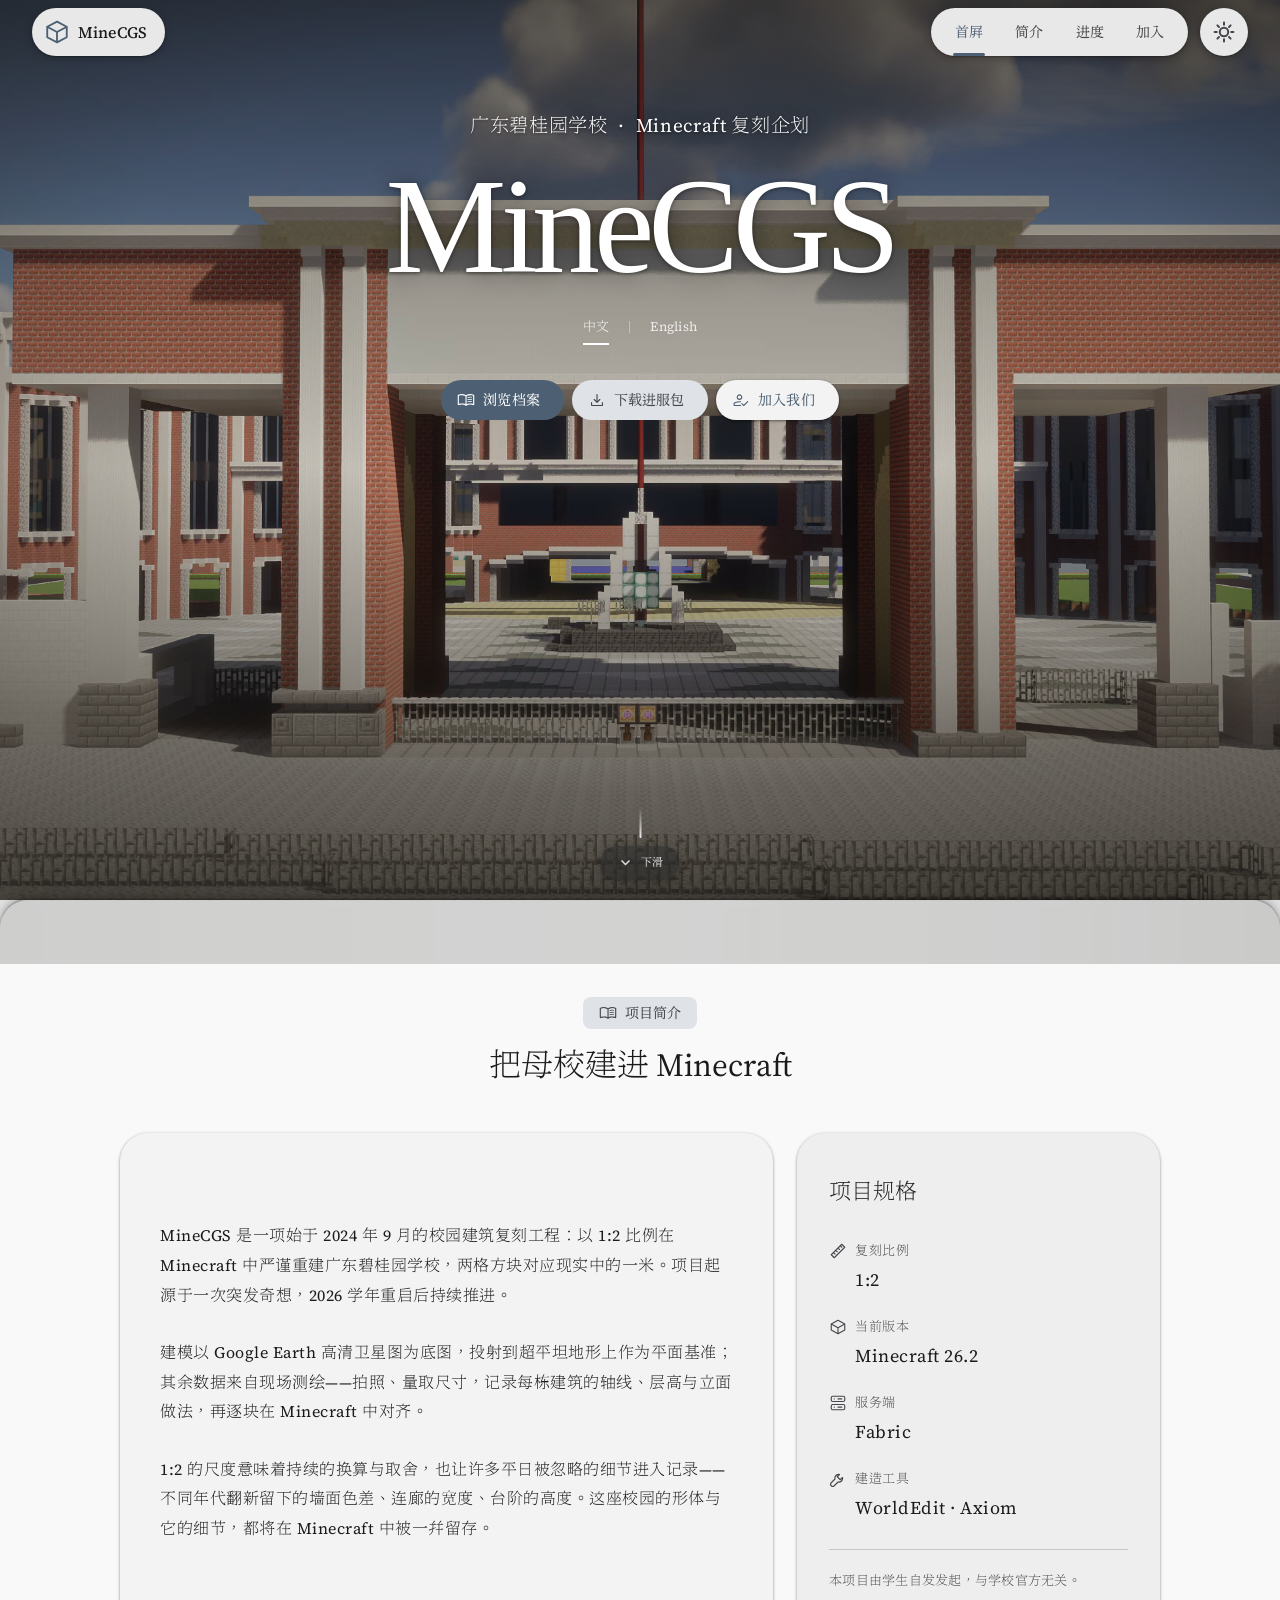
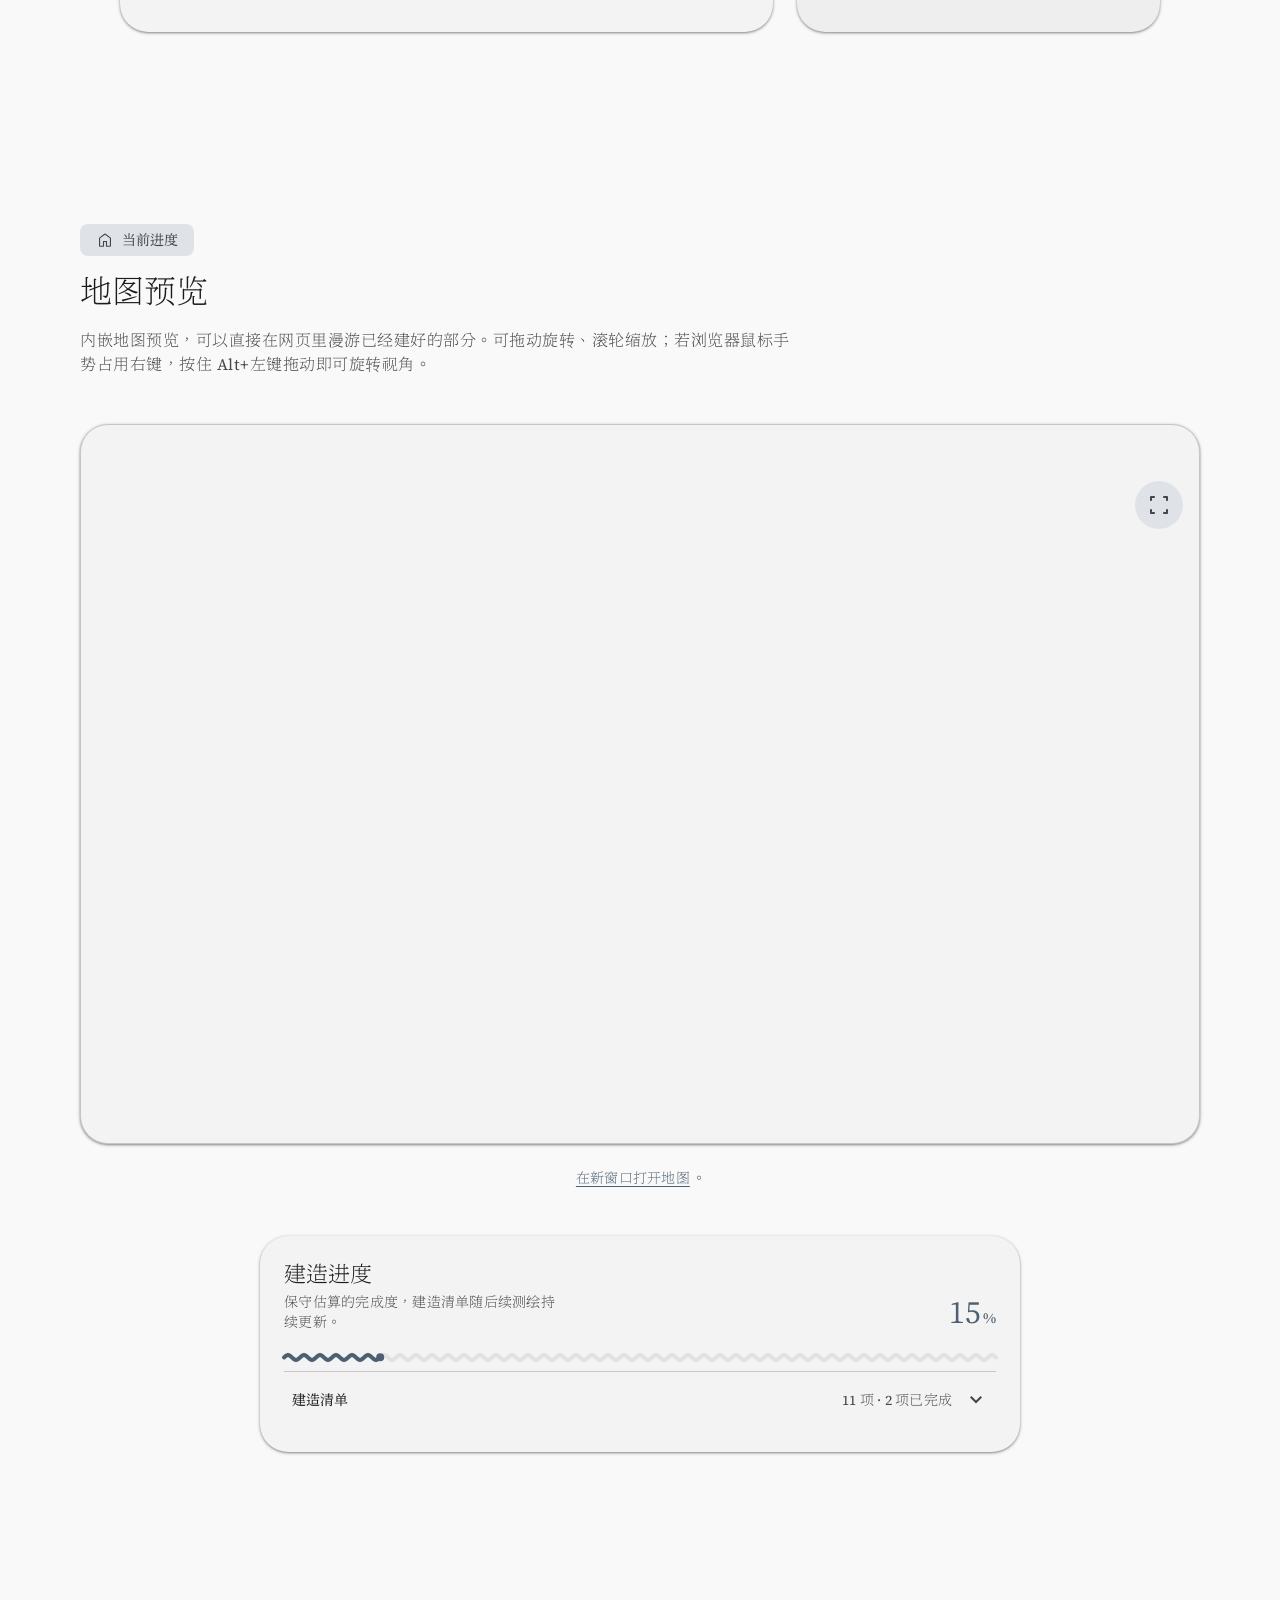
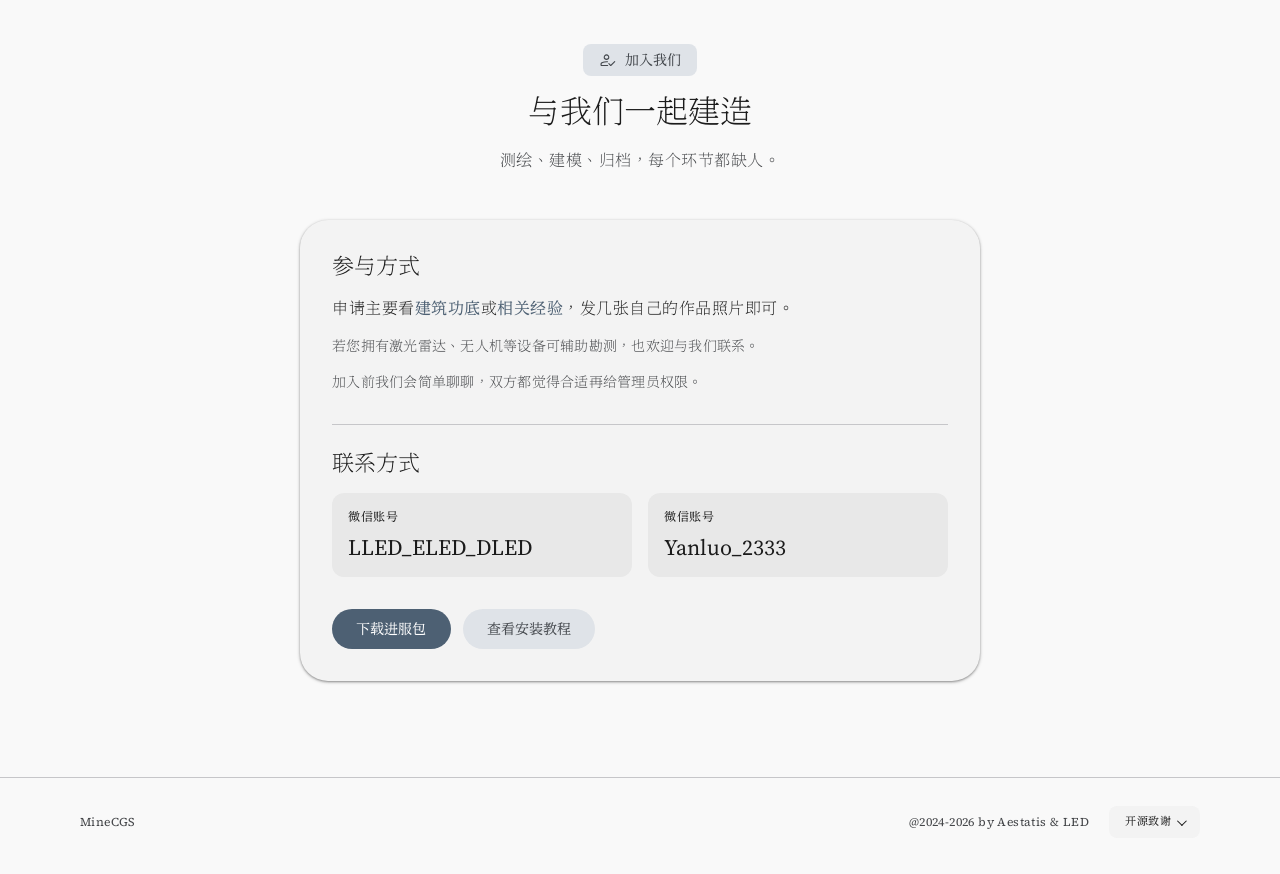
==== commit c92260ba: "Vertically center introduction card paragraphs" ====
--- a/index.html
+++ b/index.html
@@ -12,7 +12,7 @@
   <link rel="preload" href="fonts/jinshu-light.woff2?v=140" as="font" type="font/woff2" crossorigin />
   <!-- ?v= 资源版本号：发布站无缓存响应头时击穿浏览器启发式缓存，改版即换号 -->
   <link rel="preload" href="image.avif?v=140" as="image" type="image/avif" fetchpriority="high" />
-  <link rel="stylesheet" href="style.min.css?v=141" />
+  <link rel="stylesheet" href="style.min.css?v=142" />
 
 </head>
 <body>
--- a/style.min.css
+++ b/style.min.css
@@ -1 +1 @@
-:root{--md-ref-palette-primary20: #1f3243;--md-ref-palette-primary30: #36495a;--md-ref-palette-primary40: #4d6073;--md-ref-palette-primary80: #b5c9de;--md-ref-palette-primary90: #d1e5fb;--md-ref-palette-primary100: #ffffff;--md-ref-palette-secondary20: #2d3135;--md-ref-palette-secondary30: #43474c;--md-ref-palette-secondary40: #5b5f64;--md-ref-palette-secondary80: #c3c7cc;--md-ref-palette-secondary90: #dfe3e8;--md-ref-palette-secondary100: #ffffff;--md-ref-palette-tertiary20: #28313e;--md-ref-palette-tertiary30: #3e4755;--md-ref-palette-tertiary40: #565f6d;--md-ref-palette-tertiary80: #bec7d8;--md-ref-palette-tertiary90: #dae3f4;--md-ref-palette-tertiary100: #ffffff;--md-ref-palette-error20: #690005;--md-ref-palette-error30: #93000a;--md-ref-palette-error40: #ba1a1a;--md-ref-palette-error80: #ffb4ab;--md-ref-palette-error90: #ffdad6;--md-ref-palette-error100: #ffffff;--md-ref-palette-neutral0: #000000;--md-ref-palette-neutral4: #0e0e0e;--md-ref-palette-neutral6: #131313;--md-ref-palette-neutral10: #1b1b1b;--md-ref-palette-neutral12: #1f1f1f;--md-ref-palette-neutral17: #2a2a2a;--md-ref-palette-neutral20: #303030;--md-ref-palette-neutral22: #353535;--md-ref-palette-neutral24: #393939;--md-ref-palette-neutral87: #dadada;--md-ref-palette-neutral90: #e2e2e2;--md-ref-palette-neutral92: #e8e8e8;--md-ref-palette-neutral94: #eeeeee;--md-ref-palette-neutral95: #f1f1f1;--md-ref-palette-neutral96: #f3f3f3;--md-ref-palette-neutral98: #f9f9f9;--md-ref-palette-neutral100: #ffffff;--md-ref-palette-neutral-variant30: #45474a;--md-ref-palette-neutral-variant50: #76777a;--md-ref-palette-neutral-variant60: #909194;--md-ref-palette-neutral-variant80: #c6c6c9;--md-ref-palette-neutral-variant90: #e2e2e5;}:root{color-scheme: light;--md-sys-color-primary: #4d6073;--md-sys-color-on-primary: #ffffff;--md-sys-color-primary-container: #d1e5fb;--md-sys-color-on-primary-container: #36495a;--md-sys-color-secondary: #5b5f64;--md-sys-color-on-secondary: #ffffff;--md-sys-color-secondary-container: #dfe3e8;--md-sys-color-on-secondary-container: #43474c;--md-sys-color-tertiary: #565f6d;--md-sys-color-on-tertiary: #ffffff;--md-sys-color-tertiary-container: #dae3f4;--md-sys-color-on-tertiary-container: #3e4755;--md-sys-color-error: #ba1a1a;--md-sys-color-on-error: #ffffff;--md-sys-color-error-container: #ffdad6;--md-sys-color-on-error-container: #93000a;--md-sys-color-background: #f9f9f9;--md-sys-color-on-background: #1b1b1b;--md-sys-color-surface: #f9f9f9;--md-sys-color-on-surface: #1b1b1b;--md-sys-color-surface-variant: #e2e2e5;--md-sys-color-on-surface-variant: #45474a;--md-sys-color-surface-dim: #dadada;--md-sys-color-surface-bright: #f9f9f9;--md-sys-color-surface-container-lowest: #ffffff;--md-sys-color-surface-container-low: #f3f3f3;--md-sys-color-surface-container: #eeeeee;--md-sys-color-surface-container-high: #e8e8e8;--md-sys-color-surface-container-highest: #e2e2e2;--md-sys-color-outline: #76777a;--md-sys-color-outline-variant: #c6c6c9;--md-sys-color-shadow: #000000;--md-sys-color-scrim: #000000;--md-sys-color-inverse-surface: #303030;--md-sys-color-inverse-on-surface: #f1f1f1;--md-sys-color-inverse-primary: #b5c9de;}[data-theme="dark"]{color-scheme: dark;--md-sys-color-primary: #b5c9de;--md-sys-color-on-primary: #1f3243;--md-sys-color-primary-container: #36495a;--md-sys-color-on-primary-container: #d1e5fb;--md-sys-color-secondary: #c3c7cc;--md-sys-color-on-secondary: #2d3135;--md-sys-color-secondary-container: #43474c;--md-sys-color-on-secondary-container: #dfe3e8;--md-sys-color-tertiary: #bec7d8;--md-sys-color-on-tertiary: #28313e;--md-sys-color-tertiary-container: #3e4755;--md-sys-color-on-tertiary-container: #dae3f4;--md-sys-color-error: #ffb4ab;--md-sys-color-on-error: #690005;--md-sys-color-error-container: #93000a;--md-sys-color-on-error-container: #ffdad6;--md-sys-color-background: #131313;--md-sys-color-on-background: #e2e2e2;--md-sys-color-surface: #131313;--md-sys-color-on-surface: #e2e2e2;--md-sys-color-surface-variant: #45474a;--md-sys-color-on-surface-variant: #c6c6c9;--md-sys-color-surface-dim: #131313;--md-sys-color-surface-bright: #393939;--md-sys-color-surface-container-lowest: #0e0e0e;--md-sys-color-surface-container-low: #1b1b1b;--md-sys-color-surface-container: #1f1f1f;--md-sys-color-surface-container-high: #2a2a2a;--md-sys-color-surface-container-highest: #353535;--md-sys-color-outline: #909194;--md-sys-color-outline-variant: #45474a;--md-sys-color-shadow: #000000;--md-sys-color-scrim: #000000;--md-sys-color-inverse-surface: #e2e2e2;--md-sys-color-inverse-on-surface: #303030;--md-sys-color-inverse-primary: #4d6073;}:root{--md-ref-typeface-brand: "Source Serif 4","Chill JinshuSong Text","Noto Serif SC","Songti SC",SimSun,Georgia,serif;--md-ref-typeface-plain: "Source Serif 4","Chill JinshuSong Text","Noto Serif SC","Songti SC",SimSun,Georgia,serif;--md-typescale-display-large-font-family: var(--md-ref-typeface-brand);--md-typescale-display-large-font-weight: 400;--md-typescale-display-large-font-size: 57px;--md-typescale-display-large-line-height: 64px;--md-typescale-display-large-letter-spacing: -0.25px;--md-typescale-display-medium-font-family: var(--md-ref-typeface-brand);--md-typescale-display-medium-font-weight: 400;--md-typescale-display-medium-font-size: 45px;--md-typescale-display-medium-line-height: 52px;--md-typescale-display-medium-letter-spacing: 0;--md-typescale-display-small-font-family: var(--md-ref-typeface-brand);--md-typescale-display-small-font-weight: 400;--md-typescale-display-small-font-size: 36px;--md-typescale-display-small-line-height: 44px;--md-typescale-display-small-letter-spacing: 0;--md-typescale-headline-large-font-family: var(--md-ref-typeface-brand);--md-typescale-headline-large-font-weight: 400;--md-typescale-headline-large-font-size: 32px;--md-typescale-headline-large-line-height: 40px;--md-typescale-headline-large-letter-spacing: 0;--md-typescale-headline-medium-font-family: var(--md-ref-typeface-brand);--md-typescale-headline-medium-font-weight: 400;--md-typescale-headline-medium-font-size: 28px;--md-typescale-headline-medium-line-height: 36px;--md-typescale-headline-medium-letter-spacing: 0;--md-typescale-headline-small-font-family: var(--md-ref-typeface-brand);--md-typescale-headline-small-font-weight: 400;--md-typescale-headline-small-font-size: 24px;--md-typescale-headline-small-line-height: 32px;--md-typescale-headline-small-letter-spacing: 0;--md-typescale-title-large-font-family: var(--md-ref-typeface-brand);--md-typescale-title-large-font-weight: 400;--md-typescale-title-large-font-size: 22px;--md-typescale-title-large-line-height: 28px;--md-typescale-title-large-letter-spacing: 0;--md-typescale-title-medium-font-family: var(--md-ref-typeface-brand);--md-typescale-title-medium-font-weight: 500;--md-typescale-title-medium-font-size: 16px;--md-typescale-title-medium-line-height: 24px;--md-typescale-title-medium-letter-spacing: 0.15px;--md-typescale-title-small-font-family: var(--md-ref-typeface-brand);--md-typescale-title-small-font-weight: 500;--md-typescale-title-small-font-size: 14px;--md-typescale-title-small-line-height: 20px;--md-typescale-title-small-letter-spacing: 0.1px;--md-typescale-body-large-font-family: var(--md-ref-typeface-plain);--md-typescale-body-large-font-weight: 400;--md-typescale-body-large-font-size: 16px;--md-typescale-body-large-line-height: 24px;--md-typescale-body-large-letter-spacing: 0.5px;--md-typescale-body-medium-font-family: var(--md-ref-typeface-plain);--md-typescale-body-medium-font-weight: 400;--md-typescale-body-medium-font-size: 14px;--md-typescale-body-medium-line-height: 20px;--md-typescale-body-medium-letter-spacing: 0.25px;--md-typescale-body-small-font-family: var(--md-ref-typeface-plain);--md-typescale-body-small-font-weight: 400;--md-typescale-body-small-font-size: 12px;--md-typescale-body-small-line-height: 16px;--md-typescale-body-small-letter-spacing: 0.4px;--md-typescale-label-large-font-family: var(--md-ref-typeface-plain);--md-typescale-label-large-font-weight: 500;--md-typescale-label-large-font-size: 14px;--md-typescale-label-large-line-height: 20px;--md-typescale-label-large-letter-spacing: 0.1px;--md-typescale-label-medium-font-family: var(--md-ref-typeface-plain);--md-typescale-label-medium-font-weight: 500;--md-typescale-label-medium-font-size: 12px;--md-typescale-label-medium-line-height: 16px;--md-typescale-label-medium-letter-spacing: 0.5px;--md-typescale-label-small-font-family: var(--md-ref-typeface-plain);--md-typescale-label-small-font-weight: 500;--md-typescale-label-small-font-size: 11px;--md-typescale-label-small-line-height: 16px;--md-typescale-label-small-letter-spacing: 0.5px;}.display-large{font-family: var(--md-typescale-display-large-font-family);font-size: var(--md-typescale-display-large-font-size);line-height: var(--md-typescale-display-large-line-height);letter-spacing: var(--md-typescale-display-large-letter-spacing);font-weight: var(--md-typescale-display-large-font-weight);}.display-medium{font-family: var(--md-typescale-display-medium-font-family);font-size: var(--md-typescale-display-medium-font-size);line-height: var(--md-typescale-display-medium-line-height);letter-spacing: var(--md-typescale-display-medium-letter-spacing);font-weight: var(--md-typescale-display-medium-font-weight);}.display-small{font-family: var(--md-typescale-display-small-font-family);font-size: var(--md-typescale-display-small-font-size);line-height: var(--md-typescale-display-small-line-height);letter-spacing: var(--md-typescale-display-small-letter-spacing);font-weight: var(--md-typescale-display-small-font-weight);}.headline-large{font-family: var(--md-typescale-headline-large-font-family);font-size: var(--md-typescale-headline-large-font-size);line-height: var(--md-typescale-headline-large-line-height);letter-spacing: var(--md-typescale-headline-large-letter-spacing);font-weight: var(--md-typescale-headline-large-font-weight);}.headline-medium{font-family: var(--md-typescale-headline-medium-font-family);font-size: var(--md-typescale-headline-medium-font-size);line-height: var(--md-typescale-headline-medium-line-height);letter-spacing: var(--md-typescale-headline-medium-letter-spacing);font-weight: var(--md-typescale-headline-medium-font-weight);}.headline-small{font-family: var(--md-typescale-headline-small-font-family);font-size: var(--md-typescale-headline-small-font-size);line-height: var(--md-typescale-headline-small-line-height);letter-spacing: var(--md-typescale-headline-small-letter-spacing);font-weight: var(--md-typescale-headline-small-font-weight);}.title-large{font-family: var(--md-typescale-title-large-font-family);font-size: var(--md-typescale-title-large-font-size);line-height: var(--md-typescale-title-large-line-height);letter-spacing: var(--md-typescale-title-large-letter-spacing);font-weight: var(--md-typescale-title-large-font-weight);}.title-medium{font-family: var(--md-typescale-title-medium-font-family);font-size: var(--md-typescale-title-medium-font-size);line-height: var(--md-typescale-title-medium-line-height);letter-spacing: var(--md-typescale-title-medium-letter-spacing);font-weight: var(--md-typescale-title-medium-font-weight);}.title-small{font-family: var(--md-typescale-title-small-font-family);font-size: var(--md-typescale-title-small-font-size);line-height: var(--md-typescale-title-small-line-height);letter-spacing: var(--md-typescale-title-small-letter-spacing);font-weight: var(--md-typescale-title-small-font-weight);}.body-large{font-family: var(--md-typescale-body-large-font-family);font-size: var(--md-typescale-body-large-font-size);line-height: var(--md-typescale-body-large-line-height);letter-spacing: var(--md-typescale-body-large-letter-spacing);font-weight: var(--md-typescale-body-large-font-weight);}.body-medium{font-family: var(--md-typescale-body-medium-font-family);font-size: var(--md-typescale-body-medium-font-size);line-height: var(--md-typescale-body-medium-line-height);letter-spacing: var(--md-typescale-body-medium-letter-spacing);font-weight: var(--md-typescale-body-medium-font-weight);}.body-small{font-family: var(--md-typescale-body-small-font-family);font-size: var(--md-typescale-body-small-font-size);line-height: var(--md-typescale-body-small-line-height);letter-spacing: var(--md-typescale-body-small-letter-spacing);font-weight: var(--md-typescale-body-small-font-weight);}.label-large{font-family: var(--md-typescale-label-large-font-family);font-size: var(--md-typescale-label-large-font-size);line-height: var(--md-typescale-label-large-line-height);letter-spacing: var(--md-typescale-label-large-letter-spacing);font-weight: var(--md-typescale-label-large-font-weight);}.label-medium{font-family: var(--md-typescale-label-medium-font-family);font-size: var(--md-typescale-label-medium-font-size);line-height: var(--md-typescale-label-medium-line-height);letter-spacing: var(--md-typescale-label-medium-letter-spacing);font-weight: var(--md-typescale-label-medium-font-weight);}.label-small{font-family: var(--md-typescale-label-small-font-family);font-size: var(--md-typescale-label-small-font-size);line-height: var(--md-typescale-label-small-line-height);letter-spacing: var(--md-typescale-label-small-letter-spacing);font-weight: var(--md-typescale-label-small-font-weight);}:root{--md-sys-shape-corner-none: 0;--md-sys-shape-corner-extra-small: 4px;--md-sys-shape-corner-small: 8px;--md-sys-shape-corner-medium: 12px;--md-sys-shape-corner-large: 16px;--md-sys-shape-corner-extra-large: 28px;--md-sys-shape-corner-full: 9999px;--md-sys-elevation-0: none;--md-sys-elevation-1: 0 1px 2px 0 rgba(0,0,0,0.30),0 1px 3px 1px rgba(0,0,0,0.15);--md-sys-elevation-2: 0 1px 2px 0 rgba(0,0,0,0.30),0 2px 6px 2px rgba(0,0,0,0.15);--md-sys-elevation-3: 0 1px 3px 0 rgba(0,0,0,0.30),0 4px 8px 3px rgba(0,0,0,0.15);--md-sys-elevation-4: 0 2px 3px 0 rgba(0,0,0,0.30),0 6px 10px 4px rgba(0,0,0,0.15);--md-sys-elevation-5: 0 4px 4px 0 rgba(0,0,0,0.30),0 8px 12px 6px rgba(0,0,0,0.15);--md-sys-motion-duration-short4: 200ms;--md-sys-motion-duration-medium1: 250ms;--md-sys-motion-duration-medium2: 300ms;--md-sys-motion-duration-medium3: 350ms;--md-sys-motion-duration-medium4: 400ms;--md-sys-motion-duration-long1: 450ms;--md-sys-motion-duration-long2: 500ms;--md-sys-motion-easing-emphasized: cubic-bezier(0.2,0,0,1);--md-sys-motion-easing-emphasized-decelerate: cubic-bezier(0.05,0.7,0.1,1);--md-sys-motion-easing-emphasized-accelerate: cubic-bezier(0.3,0,0.8,0.15);--md-sys-motion-easing-standard: cubic-bezier(0.2,0,0,1);--md-sys-motion-easing-standard-decelerate: cubic-bezier(0,0,0,1);--md-sys-motion-easing-standard-accelerate: cubic-bezier(0.3,0,1,1);--md-sys-state-hover-opacity: 0.08;--md-sys-state-focus-opacity: 0.12;--md-sys-state-pressed-opacity: 0.12;--md-sys-state-dragged-opacity: 0.16;}:root{--md-button-container-height: 40px;--md-button-container-shape: var(--md-sys-shape-corner-full);--md-button-icon-size: 18px;--md-button-label-text-font: var(--md-typescale-label-large-font-family);--md-button-outline-width: 1px;--md-filled-button-container-color: var(--md-sys-color-primary);--md-filled-button-label-text-color: var(--md-sys-color-on-primary);--md-tonal-button-container-color: var(--md-sys-color-secondary-container);--md-tonal-button-label-text-color: var(--md-sys-color-on-secondary-container);--md-elevated-button-container-color: var(--md-sys-color-surface-container-low);--md-elevated-button-label-text-color: var(--md-sys-color-primary);--md-outlined-button-outline-color: var(--md-sys-color-outline);--md-outlined-button-label-text-color: var(--md-sys-color-primary);--md-text-button-label-text-color: var(--md-sys-color-primary);--md-icon-button-icon-size: 24px;--md-icon-button-state-layer-size: 48px;--md-icon-button-label-text-color: var(--md-sys-color-on-surface-variant);--md-filled-icon-button-container-color: var(--md-sys-color-secondary-container);--md-filled-icon-button-icon-color: var(--md-sys-color-on-secondary-container);--md-fab-container-color: var(--md-sys-color-primary-container);--md-fab-label-text-color: var(--md-sys-color-on-primary-container);--md-fab-container-size: 56px;--md-fab-container-shape: var(--md-sys-shape-corner-large);--md-fab-icon-size: 24px;--md-fab-container-elevation: var(--md-sys-elevation-3);--md-fab-hover-container-elevation: var(--md-sys-elevation-4);--md-top-app-bar-container-height: 64px;--md-top-app-bar-title-font: var(--md-typescale-title-large-font-family);--md-tab-height: 48px;--md-tab-indicator-width: 32px;--md-tab-indicator-height: 3px;--md-tab-indicator-shape: var(--md-sys-shape-corner-full);--md-tab-active-label-text-color: var(--md-sys-color-primary);--md-tab-inactive-label-text-color: var(--md-sys-color-on-surface-variant);--md-tab-indicator-color: var(--md-sys-color-primary);--md-elevated-card-container-color: var(--md-sys-color-surface-container-low);--md-elevated-card-container-shape: var(--md-sys-shape-corner-medium);--md-elevated-card-container-elevation: var(--md-sys-elevation-1);--md-filled-card-container-color: var(--md-sys-color-surface-container-highest);--md-filled-card-container-shape: var(--md-sys-shape-corner-medium);--md-filled-card-container-elevation: var(--md-sys-elevation-0);--md-chip-container-height: 32px;--md-chip-container-shape: var(--md-sys-shape-corner-small);--md-chip-container-color: var(--md-sys-color-surface-container-low);--md-chip-label-text-color: var(--md-sys-color-on-surface);--md-chip-trailing-supporting-text-color: var(--md-sys-color-on-surface-variant);--md-chip-with-icon-icon-color: var(--md-sys-color-primary);--md-list-item-one-line-container-height: 56px;--md-list-item-label-text-color: var(--md-sys-color-on-surface);--md-list-item-supporting-text-color: var(--md-sys-color-on-surface-variant);--md-list-item-trailing-supporting-text-color: var(--md-sys-color-on-surface-variant);--md-list-item-leading-icon-color: var(--md-sys-color-on-surface-variant);--md-list-item-leading-icon-size: 24px;--md-checkbox-container-size: 18px;--md-checkbox-container-shape: 2px;--md-checkbox-icon-size: 18px;--md-checkbox-outline-width: 2px;--md-checkbox-outline-color: var(--md-sys-color-on-surface-variant);--md-checkbox-selected-container-color: var(--md-sys-color-primary);--md-checkbox-selected-icon-color: var(--md-sys-color-on-primary);--md-linear-progress-track-height: 4px;--md-linear-progress-track-shape: var(--md-sys-shape-corner-full);--md-linear-progress-track-color: var(--md-sys-color-surface-container-highest);--md-linear-progress-active-indicator-height: 4px;--md-linear-progress-active-indicator-color: var(--md-sys-color-primary);--md-linear-progress-wave-amplitude: 2.5px;--md-linear-progress-wave-length: 16px;--md-linear-progress-stop-indicator-size: 8px;--md-outlined-segmented-button-container-height: 40px;--md-outlined-segmented-button-shape: var(--md-sys-shape-corner-full);--md-outlined-segmented-button-outline-color: var(--md-sys-color-outline);--md-outlined-segmented-button-icon-size: 18px;--md-outlined-segmented-button-selected-container-color: var(--md-sys-color-secondary-container);--md-outlined-segmented-button-selected-label-text-color: var(--md-sys-color-on-secondary-container);--md-outlined-segmented-button-selected-icon-color: var(--md-sys-color-on-secondary-container);--md-outlined-segmented-button-unselected-label-text-color: var(--md-sys-color-on-surface);--md-outlined-segmented-button-unselected-icon-color: var(--md-sys-color-on-surface);--md-dialog-container-shape: var(--md-sys-shape-corner-extra-large);--md-dialog-container-color: var(--md-sys-color-surface-container-high);--md-dialog-container-elevation: var(--md-sys-elevation-3);--md-dialog-scrim-opacity: 0.32;--md-menu-container-shape: var(--md-sys-shape-corner-extra-small);--md-menu-container-color: var(--md-sys-color-surface-container-high);--md-menu-container-elevation: var(--md-sys-elevation-2);--md-divider-color: var(--md-sys-color-outline-variant);--md-divider-height: 1px;--font-ui: "Source Serif 4","Chill JinshuSong Text","Noto Serif SC","Songti SC",SimSun,Georgia,serif;--nav-h: var(--md-top-app-bar-container-height);--hero-image: url("./image.webp?v=140");--page-bg-image: url("./image-blur.webp?v=106");--page-bg-veil-light: color-mix(in srgb,color-mix(in srgb,var(--md-ref-palette-neutral98) 88%,var(--md-ref-palette-primary40)) 58.15%,transparent);--page-bg-veil-dark: color-mix(in srgb,var(--md-ref-palette-neutral6) 84%,transparent);--page-bg-size: max(108vw,193.174468svh) auto;--page-bg-pos: 50% calc(44.6svh - max(27.3375vw,48.6svh));--page-bg-extension-size: max(108vw,193.174468svh) calc(var(--large-viewport-height) + var(--viewport-safe-bottom) + 64px);--page-bg-extension-pos: 50% calc(44.6svh + max(33.4125vw,59.4svh) - 1px);--theme-shift: background-color var(--md-sys-motion-duration-medium2) var(--md-sys-motion-easing-standard),color var(--md-sys-motion-duration-medium2) var(--md-sys-motion-easing-standard),border-color var(--md-sys-motion-duration-medium2) var(--md-sys-motion-easing-standard),box-shadow var(--md-sys-motion-duration-medium2) var(--md-sys-motion-easing-standard);}@supports (background-image: image-set(url("image.avif") type("image/avif"))){:root{--hero-image: image-set(url("./image.avif?v=140") type("image/avif"),url("./image.webp?v=140") type("image/webp"));}}*,*::before,*::after{box-sizing: border-box;}strong,b{font-weight: 500;}:root{--stable-viewport-height: 100svh;--stable-viewport-unit: 1svh;--large-viewport-height: 100lvh;--viewport-safe-top: env(safe-area-inset-top,0px);--viewport-safe-right: env(safe-area-inset-right,0px);--viewport-safe-bottom: env(safe-area-inset-bottom,0px);--viewport-safe-left: env(safe-area-inset-left,0px);}html{scroll-behavior: smooth;-webkit-text-size-adjust: 100%;}body{margin: 0;font-weight: var(--md-typescale-body-large-font-weight);font-family: var(--font-ui);font-size: var(--md-typescale-body-large-font-size);line-height: var(--md-typescale-body-large-line-height);letter-spacing: var(--md-typescale-body-large-letter-spacing);color: var(--md-sys-color-on-surface);background: var(--md-sys-color-surface);overflow-x: hidden;transition: var(--theme-shift);}[data-theme="dark"] .section-kicker p,[data-theme="dark"] .progress__note,[data-theme="dark"] .site-footer{color: var(--md-sys-color-on-surface);}img{max-width: 100%;display: block;}a{color: inherit;text-decoration: none;}a,button{-webkit-tap-highlight-color: transparent;}button{font-family: inherit;}::selection{background: color-mix(in srgb,var(--md-sys-color-primary) 30%,transparent);}:focus-visible{outline: 3px solid var(--md-sys-color-primary);outline-offset: 2px;border-radius: var(--md-sys-shape-corner-extra-small);}.sl{position: relative;overflow: hidden;}.sl::before{content: "";position: absolute;inset: 0;border-radius: inherit;background: currentColor;opacity: 0;transition: opacity var(--md-sys-motion-duration-short4) var(--md-sys-motion-easing-standard);pointer-events: none;}.sl:hover::before{opacity: var(--md-sys-state-hover-opacity);}.sl:focus-visible::before{opacity: var(--md-sys-state-focus-opacity);}.sl:active::before{opacity: var(--md-sys-state-pressed-opacity);}.ripple{position: absolute;border-radius: 50%;transform: scale(0);animation: md-ripple var(--md-sys-motion-duration-medium2) var(--md-sys-motion-easing-standard);background: currentColor;opacity: var(--md-sys-state-pressed-opacity);pointer-events: none;}@keyframes md-ripple{to{transform: scale(4);opacity: 0;}}.top-bar{position: fixed;inset: var(--viewport-safe-top) var(--viewport-safe-right) auto var(--viewport-safe-left);z-index: 40;height: var(--md-top-app-bar-container-height);display: flex;align-items: center;gap: 12px;padding: 0 clamp(16px,4vw,32px);background: transparent;transition: var(--theme-shift);}.top-bar.is-scrolled .brand,.top-bar.is-scrolled .tabs,.top-bar.is-scrolled .theme-toggle{box-shadow: var(--md-sys-elevation-3);}.brand{order: 1;margin-right: auto;display: inline-flex;align-items: center;gap: 8px;height: 48px;padding: 0 18px 0 12px;border-radius: var(--md-sys-shape-corner-full);background: var(--md-sys-color-surface-container-high);box-shadow: var(--md-sys-elevation-2);color: var(--md-sys-color-on-surface);min-width: 0;transition: var(--theme-shift),opacity var(--md-sys-motion-duration-medium2) var(--md-sys-motion-easing-emphasized-decelerate),transform var(--md-sys-motion-duration-long1) var(--md-sys-motion-easing-emphasized-decelerate);}.brand__mark{flex: none;width: 26px;height: 26px;color: var(--md-sys-color-primary);}.brand__name{overflow: hidden;white-space: nowrap;text-overflow: ellipsis;}.brand.is-hidden{display: none;}.brand.is-away{opacity: 0;transform: translateY(-16px) scale(0.92);pointer-events: none;}.icon-btn{flex: none;width: var(--md-icon-button-state-layer-size);height: var(--md-icon-button-state-layer-size);display: inline-flex;align-items: center;justify-content: center;padding: 0;border: 0;border-radius: var(--md-sys-shape-corner-full);background: transparent;color: var(--md-icon-button-label-text-color);cursor: pointer;transition: var(--theme-shift);}.theme-toggle{order: 3;background: var(--md-sys-color-surface-container-high);box-shadow: var(--md-sys-elevation-2);transition: var(--theme-shift);}.theme-toggle__icon{width: var(--md-icon-button-icon-size);height: var(--md-icon-button-icon-size);grid-area: 1 / 1;transition: opacity var(--md-sys-motion-duration-medium1) var(--md-sys-motion-easing-standard),transform var(--md-sys-motion-duration-medium1) var(--md-sys-motion-easing-standard);}.theme-toggle{display: inline-grid;place-content: center;}.theme-toggle__icon--sun{opacity: 1;transform: rotate(0deg) scale(1);}.theme-toggle__icon--moon{opacity: 0;transform: rotate(-70deg) scale(0.5);}[data-theme="dark"] .theme-toggle__icon--sun{opacity: 0;transform: rotate(70deg) scale(0.5);}[data-theme="dark"] .theme-toggle__icon--moon{opacity: 1;transform: rotate(0deg) scale(1);}.tabs{order: 2;position: relative;display: flex;align-items: center;height: var(--md-tab-height);padding: 0 8px;border-radius: var(--md-sys-shape-corner-full);background: var(--md-sys-color-surface-container-high);box-shadow: var(--md-sys-elevation-2);transition: var(--theme-shift);}.tabs__tab{display: inline-flex;align-items: center;justify-content: center;height: 100%;min-width: 56px;padding: 0 16px;color: var(--md-tab-inactive-label-text-color);cursor: pointer;white-space: nowrap;transition: color var(--md-sys-motion-duration-short4) var(--md-sys-motion-easing-standard);}.tabs__tab.is-active{color: var(--md-tab-active-label-text-color);}.tabs__indicator{position: absolute;bottom: 0;left: 0;width: var(--md-tab-indicator-width);height: var(--md-tab-indicator-height);border-radius: var(--md-tab-indicator-shape);background: var(--md-tab-indicator-color);pointer-events: none;transition: left var(--md-sys-motion-duration-medium1) var(--md-sys-motion-easing-emphasized),width var(--md-sys-motion-duration-medium1) var(--md-sys-motion-easing-emphasized),background-color var(--md-sys-motion-duration-medium2) var(--md-sys-motion-easing-standard);}.tabs__indicator.is-anim-off{transition: none;}.btn{position: relative;display: inline-flex;align-items: center;justify-content: center;gap: 8px;min-width: 64px;height: var(--md-button-container-height);padding: 0 24px;border: 0;border-radius: var(--md-button-container-shape);font-family: var(--md-button-label-text-font);cursor: pointer;white-space: nowrap;transition: background-color var(--md-sys-motion-duration-short4) var(--md-sys-motion-easing-standard),color var(--md-sys-motion-duration-short4) var(--md-sys-motion-easing-standard),box-shadow var(--md-sys-motion-duration-short4) var(--md-sys-motion-easing-standard);}.btn__icon{flex: none;width: var(--md-button-icon-size);height: var(--md-button-icon-size);fill: currentColor;}.btn .btn__icon:first-child{margin-left: -8px;}.btn--filled{background: var(--md-filled-button-container-color);color: var(--md-filled-button-label-text-color);box-shadow: var(--md-sys-elevation-0);}.btn--filled:hover{box-shadow: var(--md-sys-elevation-1);}.btn--tonal{background: var(--md-tonal-button-container-color);color: var(--md-tonal-button-label-text-color);box-shadow: var(--md-sys-elevation-0);}.btn--tonal:hover{box-shadow: var(--md-sys-elevation-1);}.btn--elevated{background: var(--md-elevated-button-container-color);color: var(--md-elevated-button-label-text-color);box-shadow: var(--md-sys-elevation-1);}.btn--elevated:hover{box-shadow: var(--md-sys-elevation-2);}.btn--outlined{background: transparent;color: var(--md-outlined-button-label-text-color);border: var(--md-button-outline-width) solid var(--md-outlined-button-outline-color);padding: 0 23px;}.btn--text{background: transparent;color: var(--md-text-button-label-text-color);padding: 0 12px;box-shadow: var(--md-sys-elevation-0);}.btn:disabled{background: color-mix(in srgb,var(--md-sys-color-on-surface) 12%,transparent);color: color-mix(in srgb,var(--md-sys-color-on-surface) 38%,transparent);box-shadow: none;cursor: default;}.btn:disabled::before{content: none;}.fab-dock{--fab-safe: 24px;--fab-gap: 12px;position: sticky;bottom: calc(var(--fab-safe) + var(--viewport-safe-bottom) - var(--fab-gap));height: 0;display: flow-root;z-index: 30;}.fab{position: absolute;right: max(var(--fab-safe),var(--viewport-safe-right));bottom: var(--fab-gap);z-index: 30;display: inline-flex;align-items: center;justify-content: center;gap: 12px;height: var(--md-fab-container-size);padding: 0 20px 0 16px;border: 0;border-radius: var(--md-fab-container-shape);background: var(--md-fab-container-color);color: var(--md-fab-label-text-color);box-shadow: var(--md-fab-container-elevation);cursor: pointer;opacity: 0;visibility: hidden;transform: translateY(88px);transition: opacity var(--md-sys-motion-duration-short4) var(--md-sys-motion-easing-standard),transform var(--md-sys-motion-duration-medium4) var(--md-sys-motion-easing-emphasized-decelerate),visibility 0s linear var(--md-sys-motion-duration-medium4),box-shadow var(--md-sys-motion-duration-short4) var(--md-sys-motion-easing-standard),background-color var(--md-sys-motion-duration-medium2) var(--md-sys-motion-easing-standard),color var(--md-sys-motion-duration-medium2) var(--md-sys-motion-easing-standard);}.fab.is-shown{opacity: 1;visibility: visible;transform: none;transition: opacity var(--md-sys-motion-duration-medium2) var(--md-sys-motion-easing-standard),transform var(--md-sys-motion-duration-medium4) var(--md-sys-motion-easing-emphasized-decelerate),visibility 0s,box-shadow var(--md-sys-motion-duration-short4) var(--md-sys-motion-easing-standard),background-color var(--md-sys-motion-duration-medium2) var(--md-sys-motion-easing-standard),color var(--md-sys-motion-duration-medium2) var(--md-sys-motion-easing-standard);}.fab:hover{box-shadow: var(--md-fab-hover-container-elevation);}.fab__icon{flex: none;width: var(--md-fab-icon-size);height: var(--md-fab-icon-size);fill: currentColor;}.fab__label{position: relative;}.dlg{border: 0;padding: 0;background: transparent;color: var(--md-sys-color-on-surface);max-width: none;overflow: visible;}.dlg::backdrop{background: color-mix(in srgb,var(--md-sys-color-scrim) calc(var(--md-dialog-scrim-opacity) * 100%),transparent);animation: dlg-scrim-in var(--md-sys-motion-duration-short4) var(--md-sys-motion-easing-standard) both;}.dlg__container{box-sizing: border-box;min-width: min(280px,calc(100vw - 48px));max-width: min(560px,calc(100vw - 48px));margin: 24px;padding: 24px;border-radius: var(--md-dialog-container-shape);background: var(--md-dialog-container-color);box-shadow: var(--md-dialog-container-elevation);animation: dlg-in var(--md-sys-motion-duration-medium3) var(--md-sys-motion-easing-emphasized-decelerate) both;}.dlg__icon{display: block;width: 24px;height: 24px;margin: 0 0 16px;fill: var(--md-sys-color-error);}.dlg__headline{margin: 0 0 16px;color: var(--md-sys-color-on-surface);}.dlg__content{margin: 0;}.dlg__supporting{margin: 0;color: var(--md-sys-color-on-surface);}.dlg__countdown{margin: 16px 0 0;color: var(--md-sys-color-on-surface-variant);}.dlg__actions{display: flex;justify-content: flex-end;align-items: center;gap: 8px;margin-top: 24px;}.dlg.is-closing::backdrop{animation: dlg-scrim-out var(--md-sys-motion-duration-short4) var(--md-sys-motion-easing-standard) both;}.dlg.is-closing .dlg__container{animation: dlg-out var(--md-sys-motion-duration-short4) var(--md-sys-motion-easing-emphasized-accelerate) both;}@keyframes dlg-in{from{opacity: 0;transform: scale(0.8);}to{opacity: 1;transform: scale(1);}}@keyframes dlg-out{from{opacity: 1;transform: scale(1);}to{opacity: 0;transform: scale(0.9);}}@keyframes dlg-scrim-in{from{opacity: 0;}to{opacity: 1;}}@keyframes dlg-scrim-out{from{opacity: 1;}to{opacity: 0;}}@media (prefers-reduced-motion: reduce){.dlg__container,.dlg::backdrop,.dlg.is-closing .dlg__container,.dlg.is-closing::backdrop{animation: none;}}.chip{display: inline-flex;align-items: center;gap: 8px;height: var(--md-chip-container-height);padding: 0 16px;border: 0;border-radius: var(--md-chip-container-shape);background: var(--md-chip-container-color);color: var(--md-chip-label-text-color);cursor: default;transition: var(--theme-shift);}.chip__val{color: var(--md-chip-trailing-supporting-text-color);}.chip__val--pending{color: color-mix(in srgb,var(--md-sys-color-on-surface) 38%,transparent);font-style: italic;}@media (hover: none) and (pointer: coarse){.fab-dock{position: fixed;top: calc(var(--stable-viewport-height) - var(--fab-safe) - var(--viewport-safe-bottom));right: 0;left: 0;bottom: auto;}.fab-dock .fab{bottom: 0;}.fab-dock.is-at-footer .fab{opacity: 0;transform: translateY(88px);pointer-events: none;}}.hero{position: sticky;top: 0;z-index: 1;height: var(--stable-viewport-height);min-height: 640px;overflow: hidden;isolation: isolate;background: transparent;}.hero__visual{position: absolute;inset: 0;z-index: 0;}.dlg__help{display: inline-block;color: var(--md-sys-color-primary);padding-block: 8px;text-underline-offset: 4px;}.hero__bg{width: 100%;height: 100%;background-color: #120e08;background-image: var(--hero-image);background-size: var(--page-bg-size);background-position: var(--page-bg-pos);background-repeat: no-repeat;background-attachment: scroll;}.hero__veil{position: absolute;inset: 0;z-index: 1;pointer-events: none;background: linear-gradient(180deg,rgba(18,14,8,0.60) 0%,rgba(18,14,8,0.30) 28%,rgba(18,14,8,0.12) 52%,rgba(18,14,8,0.22) 76%,rgba(18,14,8,0.48) 100%),radial-gradient(88% 58% at 50% 30%,transparent 46%,rgba(14,10,5,0.34) 100%);}.hero__stage{position: relative;z-index: 3;height: 100%;display: flex;align-items: flex-start;justify-content: center;padding: calc(var(--nav-h) + var(--viewport-safe-top) + clamp(32px,calc(var(--stable-viewport-unit) * 5),52px)) 24px 0;}.hero__cover{position: relative;width: min(1040px,100%);text-align: center;}.hero h1{margin: 14px 0 0;color: #ffffff;font-family: "Times New Roman",Times,serif;font-size: clamp(64px,10.8vw,136px);line-height: 1.04;letter-spacing: -0.045em;font-weight: 400;font-optical-sizing: auto;text-shadow: 0 2px 26px rgba(0,0,0,0.42),0 1px 4px rgba(0,0,0,0.42);}.hero__subtitle{margin: 0;color: #ffffff;font-family: var(--md-typescale-title-large-font-family);font-size: clamp(16px,1.5vw,20px);line-height: 1.7;letter-spacing: 0.035em;font-weight: var(--md-typescale-title-large-font-weight);text-shadow: 0 1px 18px rgba(0,0,0,0.42),0 1px 3px rgba(0,0,0,0.42);}.hero__school-compact{display: none;}.hero__subtitle-separator{margin-inline: 0.55em;}.language-switch{display: flex;justify-content: center;align-items: center;gap: 12px;margin-top: 8px;color: #ffffff;}.language-switch__choice{position: relative;min-height: 44px;padding: 0 8px;border: 0;background: transparent;color: inherit;font-family: var(--md-typescale-label-large-font-family);font-size: 13px;line-height: 24px;letter-spacing: 0.025em;opacity: 0.82;cursor: pointer;transition: opacity var(--md-sys-motion-duration-short4) var(--md-sys-motion-easing-standard);}.language-switch__choice::after{content: "";position: absolute;bottom: 4px;left: 8px;right: 8px;height: 2px;background: currentColor;opacity: 0;transition: opacity var(--md-sys-motion-duration-short4) var(--md-sys-motion-easing-standard);}.language-switch__choice[aria-checked="true"],.language-switch__choice:hover{opacity: 1;}.language-switch__choice[aria-checked="true"]::after{opacity: 1;}.language-switch__choice:focus-visible{outline: 2px solid currentColor;outline-offset: 2px;border-radius: 4px;}.language-switch__divider{width: 1px;height: 12px;background: currentColor;opacity: 0.35;}.hero__actions{display: flex;flex-wrap: wrap;justify-content: center;gap: 8px;margin-top: clamp(24px,calc(var(--stable-viewport-unit) * 3.4),32px);}.scroll-hint{position: absolute;left: 50%;bottom: calc(100% - var(--stable-viewport-height) + 20px);z-index: 4;transform: translateX(-50%);display: flex;flex-direction: column;align-items: center;gap: 8px;}.scroll-hint__line{width: 2px;height: 30px;border-radius: var(--md-sys-shape-corner-extra-small);background: linear-gradient(180deg,transparent,var(--md-sys-color-inverse-on-surface));animation: drip 1.9s var(--md-sys-motion-easing-standard) infinite;}.scroll-hint__pill{display: inline-flex;align-items: center;gap: 6px;padding: 8px 16px;border-radius: var(--md-sys-shape-corner-full);background: color-mix(in srgb,var(--md-sys-color-inverse-surface) 58%,transparent);color: var(--md-sys-color-inverse-on-surface);box-shadow: 0 2px 12px rgba(0,0,0,0.28);text-shadow: none;}.scroll-hint__chevron{width: 18px;height: 18px;fill: currentColor;}@keyframes drip{0%{transform: scaleY(0.4);opacity: 0;transform-origin: top;}40%{opacity: 1;}100%{transform: scaleY(1);opacity: 0;transform-origin: top;}}.page-bg{position: fixed;inset: 0 0 auto;height: 100vh;height: calc(var(--large-viewport-height) + var(--viewport-safe-bottom) + 64px);z-index: 2;pointer-events: none;overflow: clip;contain: layout paint;}.page-bg__surface{position: absolute;inset: 0 0 auto;height: calc(100% + 64px);border-radius: var(--md-sys-shape-corner-extra-large) var(--md-sys-shape-corner-extra-large) 0 0;overflow: hidden;transform: translate3d(0,calc(var(--stable-viewport-height) * 1.5),0);}.page-bg__image{position: absolute;inset: 0;background-image: var(--page-bg-image),url("./image-blur-edge.svg?v=138");background-size: var(--page-bg-size),var(--page-bg-extension-size);background-position: var(--page-bg-pos),var(--page-bg-extension-pos);background-repeat: no-repeat;transform: translate3d(0,calc(var(--stable-viewport-height) * -1.5),0);}.page-bg__edge{position: absolute;top: 0;right: 0;left: 0;height: 256px;clip-path: inset(-128px -128px 192px -128px);transform: translate3d(0,calc(var(--stable-viewport-height) * 1.5),0);border-radius: var(--md-sys-shape-corner-extra-large) var(--md-sys-shape-corner-extra-large) 0 0;border-top: var(--md-divider-height) solid color-mix(in srgb,var(--md-sys-color-outline-variant) 55%,transparent);box-shadow: 0 -1px 2px 0 rgba(0,0,0,0.30),0 -2px 6px 2px rgba(0,0,0,0.15),0 -16px 48px 12px rgba(0,0,0,0.18);transition: border-color var(--md-sys-motion-duration-medium2) var(--md-sys-motion-easing-standard);}.page-bg.is-handoff-active .page-bg__surface,.page-bg.is-handoff-active .page-bg__image,.page-bg.is-handoff-active .page-bg__edge{will-change: transform;}.page-sheet{position: relative;z-index: 3;border-radius: var(--md-sys-shape-corner-extra-large) var(--md-sys-shape-corner-extra-large) 0 0;border-top: var(--md-divider-height) solid transparent;transition: var(--theme-shift);}.page-bg__image::before{content: "";position: absolute;inset: 0;z-index: 0;border-radius: inherit;background-color: var(--page-bg-veil-light);opacity: 1;transition: none;pointer-events: none;}.page-bg__image::after{content: "";position: absolute;inset: 0;z-index: 0;border-radius: inherit;background-color: var(--page-bg-veil-dark);opacity: 0;transition: none;pointer-events: none;}[data-theme="dark"] .page-bg__image::before{opacity: 0;}[data-theme="dark"] .page-bg__image::after{opacity: 1;}.section{position: relative;z-index: 5;padding: 96px clamp(16px,4vw,32px);background: transparent;scroll-margin-top: calc(var(--nav-h) + var(--viewport-safe-top) + 12px);overflow: clip;}.section__inner{max-width: 1120px;margin: 0 auto;}.section--center .section__inner{display: flex;flex-direction: column;align-items: center;text-align: center;}.section-kicker{max-width: 720px;}.section--center .section-kicker{margin-inline: auto;}.section-kicker h2{margin: 0;color: var(--md-sys-color-on-surface);}.section-kicker p{margin: 16px 0 0;color: var(--md-sys-color-on-surface-variant);}.kicker-tag{display: inline-flex;align-items: center;gap: 8px;height: var(--md-chip-container-height);margin-bottom: 16px;padding: 0 16px;border: 0;border-radius: var(--md-chip-container-shape);background: var(--md-sys-color-secondary-container);color: var(--md-sys-color-on-secondary-container);transition: var(--theme-shift);}.kicker-tag__icon{flex: none;width: 18px;height: 18px;fill: currentColor;}.reveal.reveal{opacity: 0;transform: translate3d(0,42px,0);transition: opacity var(--md-sys-motion-duration-long2) var(--md-sys-motion-easing-emphasized-decelerate),transform var(--md-sys-motion-duration-long2) var(--md-sys-motion-easing-emphasized-decelerate),background-color var(--md-sys-motion-duration-medium2) var(--md-sys-motion-easing-standard),border-color var(--md-sys-motion-duration-medium2) var(--md-sys-motion-easing-standard),box-shadow var(--md-sys-motion-duration-medium2) var(--md-sys-motion-easing-standard),color var(--md-sys-motion-duration-medium2) var(--md-sys-motion-easing-standard);}.reveal.is-visible{opacity: 1;transform: translate3d(0,0,0);}.reveal[data-delay="1"]{transition-delay: 110ms;}.reveal[data-delay="2"]{transition-delay: 220ms;}.reveal[data-delay="3"]{transition-delay: 330ms;}.reveal:not(.is-visible){transition-delay: 0ms;}.intro__layout,.join__card,.spec-card,.progress-card{border-radius: var(--md-dialog-container-shape);background: var(--md-elevated-card-container-color);box-shadow: var(--md-elevated-card-container-elevation);transition: var(--theme-shift);}.intro__cards{display: grid;grid-template-columns: minmax(0,1.8fr) minmax(300px,1fr);align-items: stretch;gap: 24px;width: 100%;max-width: 1040px;margin-top: 48px;text-align: left;}.intro__layout{min-width: 0;padding: 40px;}.intro__card-heading{display: flex;align-items: center;min-height: 36px;margin-bottom: 32px;}.intro__layout p{margin: 0 0 28px;color: var(--md-sys-color-on-surface);font-size: 16px;line-height: 1.85;font-weight: 400;}.intro__layout p:last-child{margin-bottom: 0;}.intro__ratio{white-space: nowrap;}.accent{color: var(--md-sys-color-primary);transition: color var(--md-sys-motion-duration-medium2) var(--md-sys-motion-easing-standard);}@media (max-width: 840px){.intro__cards{grid-template-columns: minmax(0,1fr);max-width: 680px;gap: 20px;margin-top: 32px;}.intro__layout{padding: 28px;}}@media (max-width: 600px){.intro__layout{padding: 24px;}}.progress__frame-wrap{display: flex;justify-content: center;margin-top: 48px;}.map-shell{position: relative;width: min(88vw,1120px);max-width: none;height: 720px;border-radius: var(--md-dialog-container-shape);overflow: hidden;border: 1px solid var(--md-sys-color-outline-variant);background: var(--md-sys-color-surface-container-low);box-shadow: var(--md-sys-elevation-1);transition: var(--theme-shift);}.map-shell iframe{display: block;border: 0;background: transparent;}.map-fs{position: absolute;top: 56px;right: 16px;z-index: 2;width: var(--md-icon-button-state-layer-size);height: var(--md-icon-button-state-layer-size);display: inline-flex;align-items: center;justify-content: center;padding: 0;border: 0;border-radius: var(--md-sys-shape-corner-full);background: var(--md-filled-icon-button-container-color);color: var(--md-filled-icon-button-icon-color);cursor: pointer;box-shadow: var(--md-sys-elevation-0);transition: var(--theme-shift);}.map-fs::after{content: "";position: absolute;inset: 0;border-radius: inherit;background: currentColor;opacity: 0;transition: opacity var(--md-sys-motion-duration-short4) var(--md-sys-motion-easing-standard);pointer-events: none;}.map-fs:hover::after{opacity: var(--md-sys-state-hover-opacity);}.map-fs:focus-visible::after{opacity: var(--md-sys-state-focus-opacity);}.map-fs:active::after{opacity: var(--md-sys-state-pressed-opacity);}.map-fs__icon{width: var(--md-icon-button-icon-size);height: var(--md-icon-button-icon-size);fill: currentColor;}.map-fs__icon--exit{display: none;}.map-shell:fullscreen{width: 100vw;height: 100vh;border-radius: 0;border: 0;}.map-shell:fullscreen .map-fs__icon--enter{display: none;}.map-shell:fullscreen .map-fs__icon--exit{display: block;}.progress__note{margin: 24px auto 0;max-width: 680px;color: var(--md-sys-color-on-surface-variant);text-align: center;transition: color var(--md-sys-motion-duration-medium2) var(--md-sys-motion-easing-standard);}.progress__note a{color: var(--md-sys-color-primary);text-decoration: underline;text-underline-offset: 3px;border-radius: 4px;padding: 0 2px;transition: background-color var(--md-sys-motion-duration-short4) var(--md-sys-motion-easing-standard);}.progress__note a:hover{background-color: color-mix(in srgb,var(--md-sys-color-primary) var(--md-sys-state-hover-opacity),transparent);}.spec-card{display: flex;flex-direction: column;min-width: 0;padding: 40px 32px;text-align: left;background: var(--md-sys-color-surface-container);}.spec-card__title{margin: 0;color: var(--md-sys-color-on-surface);font-size: 22px;line-height: 30px;font-weight: 400;}.spec-list{display: grid;gap: 24px;margin: 0;padding: 0;}.spec-list__item{display: grid;align-content: start;gap: 6px;min-width: 0;}.spec-list__name{display: flex;align-items: center;gap: 8px;margin: 0;color: var(--md-sys-color-on-surface-variant);font-size: 13px;line-height: 20px;}.spec-list__icon{flex: 0 0 18px;width: 18px;height: 18px;fill: none;stroke: currentColor;stroke-width: 1.5;stroke-linecap: round;stroke-linejoin: round;}.spec-list__value{margin: 0;padding-left: 26px;color: var(--md-sys-color-on-surface);font-size: 18px;line-height: 26px;overflow-wrap: anywhere;}.spec-card .disclaimer__text{margin: auto 0 0;padding-top: 20px;border-top: 1px solid var(--md-sys-color-outline-variant);color: var(--md-sys-color-on-surface-variant);font-size: 13px;line-height: 22px;}.spec-list{margin-bottom: 28px;}@media (max-width: 840px){.spec-card{padding: 28px;}.spec-list{grid-template-columns: repeat(2,minmax(0,1fr));gap: 20px;}}@media (max-width: 600px){.spec-card{padding: 24px;}.spec-list{grid-template-columns: minmax(0,1fr);gap: 20px;}}@media (min-width: 360px) and (max-width: 600px){.spec-list{grid-template-columns: repeat(2,minmax(0,1fr));}}.progress-card{width: min(760px,100%);margin: 48px auto 0;padding: 24px;text-align: left;}.progress-card__head{display: flex;align-items: flex-end;justify-content: space-between;flex-wrap: wrap;gap: 8px 16px;}.progress-card__title{margin: 0;color: var(--md-sys-color-on-surface);}.progress-card__sub{margin: 4px 0 0;max-width: 40ch;color: var(--md-sys-color-on-surface-variant);transition: color var(--md-sys-motion-duration-medium2) var(--md-sys-motion-easing-standard);}.progress-card__pct{margin: 0;display: flex;align-items: baseline;gap: 2px;color: var(--md-sys-color-primary);transition: color var(--md-sys-motion-duration-medium2) var(--md-sys-motion-easing-standard);}.lp{margin-top: 20px;}.lp--wavy{height: calc(var(--md-linear-progress-wave-amplitude) * 2 + var(--md-linear-progress-track-height) + 2px);}.lp__svg{display: block;width: 100%;height: 100%;overflow: visible;}.lp__track,.lp__active{fill: none;stroke-linecap: round;}.lp__track{stroke: var(--md-linear-progress-track-color);stroke-width: var(--md-linear-progress-track-height);transition: stroke var(--md-sys-motion-duration-medium2) var(--md-sys-motion-easing-standard);}.lp__active{stroke: var(--md-linear-progress-active-indicator-color);stroke-width: var(--md-linear-progress-active-indicator-height);opacity: 0;transition: stroke var(--md-sys-motion-duration-medium2) var(--md-sys-motion-easing-standard);}.lp__stop{fill: var(--md-linear-progress-active-indicator-color);stroke: none;opacity: 0;transition: fill var(--md-sys-motion-duration-medium2) var(--md-sys-motion-easing-standard);}.clp{margin-top: 8px;border-top: var(--md-divider-height) solid var(--md-divider-color);transition: border-color var(--md-sys-motion-duration-medium2) var(--md-sys-motion-easing-standard);}.clp__trigger{width: 100%;min-height: var(--md-list-item-one-line-container-height);display: flex;align-items: center;gap: 12px;padding: 0 8px;border: 0;border-radius: var(--md-sys-shape-corner-medium);background: transparent;color: var(--md-sys-color-on-surface);font-family: var(--font-ui);text-align: left;cursor: pointer;transition: background-color var(--md-sys-motion-duration-short4) var(--md-sys-motion-easing-standard),color var(--md-sys-motion-duration-medium2) var(--md-sys-motion-easing-standard);}.clp__trigger:hover{background: color-mix(in srgb,var(--md-sys-color-on-surface) var(--md-sys-state-hover-opacity),transparent);}.clp__trigger:active{background: color-mix(in srgb,var(--md-sys-color-on-surface) var(--md-sys-state-pressed-opacity),transparent);}.clp__trigger:focus-visible{outline: 2px solid var(--md-sys-color-primary);outline-offset: -2px;}.clp__label{flex: 1 1 auto;margin: 0;}.clp.is-open .clp__label{color: var(--md-sys-color-primary);}.clp__meta{margin: 0;color: var(--md-sys-color-on-surface-variant);white-space: nowrap;transition: color var(--md-sys-motion-duration-medium2) var(--md-sys-motion-easing-standard);}.clp__chev{flex: none;width: 24px;height: 24px;fill: currentColor;color: var(--md-sys-color-on-surface-variant);transition: transform var(--md-sys-motion-duration-short4) var(--md-sys-motion-easing-standard),color var(--md-sys-motion-duration-medium2) var(--md-sys-motion-easing-standard);}.clp.is-open .clp__chev{transform: rotate(180deg);color: var(--md-sys-color-primary);}.clp__panel{display: grid;grid-template-rows: 0fr;transition: grid-template-rows var(--md-sys-motion-duration-medium1) var(--md-sys-motion-easing-emphasized-accelerate);}.clp.is-open .clp__panel{grid-template-rows: 1fr;transition: grid-template-rows var(--md-sys-motion-duration-medium2) var(--md-sys-motion-easing-emphasized-decelerate);}.clp__inner{min-height: 0;overflow: hidden;opacity: 0;transform: translateY(-8px);transition: opacity var(--md-sys-motion-duration-medium1) var(--md-sys-motion-easing-standard),transform var(--md-sys-motion-duration-medium1) var(--md-sys-motion-easing-standard);}.clp.is-open .clp__inner{opacity: 1;transform: none;transition-delay: 60ms;}.seg{display: flex;margin-top: 16px;height: var(--md-outlined-segmented-button-container-height);border: 1px solid var(--md-outlined-segmented-button-outline-color);border-radius: var(--md-outlined-segmented-button-shape);overflow: hidden;transition: border-color var(--md-sys-motion-duration-medium2) var(--md-sys-motion-easing-standard);}.seg__btn{flex: 1 1 0;min-width: 0;display: inline-flex;align-items: center;justify-content: center;gap: 0;height: 100%;padding: 0 12px;border: 0;background: transparent;color: var(--md-outlined-segmented-button-unselected-label-text-color);font-family: var(--font-ui);cursor: pointer;transition: background-color var(--md-sys-motion-duration-short4) var(--md-sys-motion-easing-standard),color var(--md-sys-motion-duration-short4) var(--md-sys-motion-easing-standard);}.seg__btn + .seg__btn{border-left: 1px solid var(--md-outlined-segmented-button-outline-color);}.seg__btn:hover:not(.is-selected){background: color-mix(in srgb,var(--md-sys-color-on-surface) var(--md-sys-state-hover-opacity),transparent);}.seg__btn:focus-visible{outline: 2px solid var(--md-sys-color-primary);outline-offset: -2px;}.seg__btn.is-selected{background: var(--md-outlined-segmented-button-selected-container-color);color: var(--md-outlined-segmented-button-selected-label-text-color);}.seg__check{flex: none;width: 0;margin-right: 0;overflow: hidden;fill: currentColor;transition: width var(--md-sys-motion-duration-short4) var(--md-sys-motion-easing-standard),margin-right var(--md-sys-motion-duration-short4) var(--md-sys-motion-easing-standard);}.seg__btn.is-selected .seg__check{width: var(--md-outlined-segmented-button-icon-size);height: var(--md-outlined-segmented-button-icon-size);margin-right: 6px;}.todo-list{list-style: none;margin: 16px 0 0;padding: 0;}.todo-list__item{display: flex;align-items: center;gap: 16px;min-height: var(--md-list-item-one-line-container-height);padding: 0 8px;}.todo-list__item[hidden]{display: none;}.todo-box{position: relative;flex: none;width: var(--md-checkbox-container-size);height: var(--md-checkbox-container-size);border: var(--md-checkbox-outline-width) solid var(--md-checkbox-outline-color);border-radius: var(--md-checkbox-container-shape);box-sizing: border-box;transition: background-color var(--md-sys-motion-duration-short4) var(--md-sys-motion-easing-standard),border-color var(--md-sys-motion-duration-short4) var(--md-sys-motion-easing-standard);}.todo-box svg{position: absolute;inset: calc(-1 * var(--md-checkbox-outline-width));width: var(--md-checkbox-icon-size);height: var(--md-checkbox-icon-size);fill: currentColor;color: var(--md-checkbox-selected-icon-color);opacity: 0;transition: opacity var(--md-sys-motion-duration-short4) var(--md-sys-motion-easing-standard);}.todo-list__item.is-done .todo-box{background: var(--md-checkbox-selected-container-color);border-color: var(--md-checkbox-selected-container-color);}.todo-list__item.is-done .todo-box svg{opacity: 1;}.todo-list__label{flex: 1 1 auto;margin: 0;color: var(--md-list-item-label-text-color);transition: color var(--md-sys-motion-duration-medium2) var(--md-sys-motion-easing-standard);}.todo-list__item.is-done .todo-list__label{color: var(--md-sys-color-on-surface-variant);}.todo-list__status{margin: 0;color: var(--md-list-item-trailing-supporting-text-color);transition: color var(--md-sys-motion-duration-medium2) var(--md-sys-motion-easing-standard);}.join__card{width: min(680px,100%);margin-top: 48px;padding: clamp(24px,4vw,32px);text-align: left;}.join__actions{display: flex;flex-wrap: wrap;gap: 12px;margin-top: 32px;}@media (max-width: 600px){.join__actions .btn{flex: 1 1 180px;}}.join__details-title{margin: 0 0 16px;}.join__requirement{margin: 0;max-width: 520px;}.join__requirement strong{color: var(--md-sys-color-primary);font-weight: 500;transition: color var(--md-sys-motion-duration-medium2) var(--md-sys-motion-easing-standard);}.join__note{margin: 16px 0 0;max-width: 520px;color: var(--md-sys-color-on-surface-variant);transition: color var(--md-sys-motion-duration-medium2) var(--md-sys-motion-easing-standard);}.join__contact{margin-top: 32px;padding-top: 24px;border-top: var(--md-divider-height) solid var(--md-divider-color);}.join__contact-title{margin: 0 0 16px;color: var(--md-sys-color-on-surface);transition: color var(--md-sys-motion-duration-medium2) var(--md-sys-motion-easing-standard);}.contact-list{display: grid;grid-template-columns: repeat(auto-fit,minmax(min(100%,240px),1fr));gap: 16px;margin: 0;padding: 0;list-style: none;}.contact-list__item{min-width: 0;padding: 16px;display: grid;align-content: start;gap: 8px;border-radius: var(--md-sys-shape-corner-medium);background: var(--md-sys-color-surface-container-high);color: var(--md-sys-color-on-surface);transition: var(--theme-shift);}.contact-list__label{color: inherit;}.contact-list__account{color: inherit;overflow-wrap: anywhere;user-select: all;-webkit-user-select: all;}.site-footer{position: relative;z-index: 5;padding: 28px clamp(16px,4vw,32px) calc(36px + var(--viewport-safe-bottom));border-top: var(--md-divider-height) solid var(--md-divider-color);background: var(--md-sys-color-surface);color: var(--md-sys-color-on-surface-variant);transition: var(--theme-shift);}.site-footer__inner{max-width: 1120px;margin: 0 auto;display: flex;justify-content: space-between;align-items: center;gap: 16px;flex-wrap: wrap;}.site-footer__end{display: flex;align-items: center;gap: 20px;flex-wrap: wrap;}.site-footer:has(.oss[open]){z-index: 40;}.oss{position: relative;}.oss__summary{cursor: pointer;list-style: none;display: inline-flex;align-items: center;gap: 6px;height: var(--md-chip-container-height);padding: 0 16px;border-radius: var(--md-chip-container-shape);border: 0;background: var(--md-chip-container-color);color: var(--md-chip-label-text-color);transition: var(--theme-shift);}.oss__summary::-webkit-details-marker{display: none;}.oss__summary::after{content: "";width: 7px;height: 7px;border-right: 1.5px solid currentColor;border-bottom: 1.5px solid currentColor;transform: rotate(45deg) translateY(-2px);transition: transform var(--md-sys-motion-duration-short4) var(--md-sys-motion-easing-standard);}.oss__summary:hover{background: color-mix(in srgb,var(--md-sys-color-on-surface) var(--md-sys-state-hover-opacity),var(--md-sys-color-surface-container-low));}.oss[open] .oss__summary{background: var(--md-sys-color-secondary-container);color: var(--md-sys-color-on-secondary-container);}.oss[open] .oss__summary::after{transform: rotate(225deg) translateY(-1px);}.oss__menu{position: absolute;right: 0;bottom: calc(100% + 10px);width: min(320px,74vw);padding: 16px 18px;border-radius: var(--md-menu-container-shape);background: var(--md-menu-container-color);box-shadow: var(--md-menu-container-elevation);text-align: left;transition: var(--theme-shift);}.oss__title{margin: 0 0 12px;color: var(--md-sys-color-on-surface);}.oss__list{margin: 0;padding: 0;list-style: none;display: grid;gap: 10px;}.oss__list li{display: grid;gap: 1px;color: var(--md-sys-color-on-surface-variant);}.oss__list strong{color: var(--md-sys-color-on-surface);font-weight: 500;}.oss__by{color: var(--md-sys-color-on-surface-variant);}.oss__lic{color: var(--md-sys-color-outline);}.skip-link{position: absolute;left: 16px;top: -72px;z-index: 100;padding: 10px 18px;border-radius: var(--md-sys-shape-corner-small);background: var(--md-sys-color-inverse-surface);color: var(--md-sys-color-inverse-on-surface);transition: top var(--md-sys-motion-duration-short4) var(--md-sys-motion-easing-standard),background-color var(--md-sys-motion-duration-medium2) var(--md-sys-motion-easing-standard),color var(--md-sys-motion-duration-medium2) var(--md-sys-motion-easing-standard);}.skip-link:focus{top: 16px;}html.is-theme-shifting,html.is-theme-shifting *,html.is-theme-shifting *::before,html.is-theme-shifting *::after{transition: background-color var(--md-sys-motion-duration-medium2) var(--md-sys-motion-easing-standard),color var(--md-sys-motion-duration-medium2) var(--md-sys-motion-easing-standard),border-color var(--md-sys-motion-duration-medium2) var(--md-sys-motion-easing-standard),outline-color var(--md-sys-motion-duration-medium2) var(--md-sys-motion-easing-standard),fill var(--md-sys-motion-duration-medium2) var(--md-sys-motion-easing-standard),stroke var(--md-sys-motion-duration-medium2) var(--md-sys-motion-easing-standard),box-shadow var(--md-sys-motion-duration-medium2) var(--md-sys-motion-easing-standard),text-shadow var(--md-sys-motion-duration-medium2) var(--md-sys-motion-easing-standard),opacity var(--md-sys-motion-duration-medium2) var(--md-sys-motion-easing-standard),transform var(--md-sys-motion-duration-medium2) var(--md-sys-motion-easing-standard) !important;transition-delay: 0s !important;}html.is-theme-shifting body{transition: color var(--md-sys-motion-duration-medium2) var(--md-sys-motion-easing-standard),border-color var(--md-sys-motion-duration-medium2) var(--md-sys-motion-easing-standard),outline-color var(--md-sys-motion-duration-medium2) var(--md-sys-motion-easing-standard),fill var(--md-sys-motion-duration-medium2) var(--md-sys-motion-easing-standard),stroke var(--md-sys-motion-duration-medium2) var(--md-sys-motion-easing-standard),box-shadow var(--md-sys-motion-duration-medium2) var(--md-sys-motion-easing-standard),text-shadow var(--md-sys-motion-duration-medium2) var(--md-sys-motion-easing-standard),opacity var(--md-sys-motion-duration-medium2) var(--md-sys-motion-easing-standard),transform var(--md-sys-motion-duration-medium2) var(--md-sys-motion-easing-standard) !important;transition-delay: 0s !important;}::view-transition-old(root),::view-transition-new(root){animation-duration: var(--md-sys-motion-duration-medium2);animation-timing-function: var(--md-sys-motion-easing-standard);animation-delay: 0s;}html.is-vt-landing,html.is-vt-landing *,html.is-vt-landing *::before,html.is-vt-landing *::after{transition-property: opacity,transform !important;}@media (max-width: 960px){.map-shell{height: 580px;}}@media (max-width: 840px){.brand{padding: 0 12px;gap: 0;}.brand__name{display: none;}.tabs__tab{min-width: 48px;padding: 0 12px;}.section-kicker h2{--md-typescale-headline-large-font-size: var(--md-typescale-headline-medium-font-size);--md-typescale-headline-large-line-height: var(--md-typescale-headline-medium-line-height);}}@media (max-width: 600px){.hero{min-height: 560px;}.hero h1{font-size: clamp(48px,15vw,68px);}.hero__subtitle{font-size: 14px;letter-spacing: 0;}.hero__school-full{display: none;}.hero__school-compact{display: inline;}.hero__subtitle-separator{margin-inline: 0.35em;}html[lang="en"] .tabs{padding-inline: 4px;}html[lang="en"] .tabs__tab{min-width: 0;padding-inline: 8px;font-size: 12px;}html[lang="en"] .seg__btn{padding-inline: 4px;font-size: 12px;}html[lang="en"] .clp__trigger{display: grid;grid-template-columns: minmax(0,1fr) 24px;column-gap: 12px;row-gap: 4px;}html[lang="en"] .clp__label{grid-column: 1;grid-row: 1;}html[lang="en"] .clp__meta{grid-column: 1;grid-row: 2;white-space: normal;}html[lang="en"] .clp__chev{grid-column: 2;grid-row: 1 / span 2;align-self: center;}.todo-list__item{gap: 12px;padding-block: 8px;}.todo-list__label{min-width: 0;}.todo-list__status{flex: 0 0 auto;font-size: 12px;}.section-kicker h2{--md-typescale-headline-large-font-size: var(--md-typescale-headline-small-font-size);--md-typescale-headline-large-line-height: var(--md-typescale-headline-small-line-height);}.map-shell{width: 100%;height: 440px;}.hero__actions .btn{flex: 1 1 100%;}.tabs__tab{min-width: 44px;padding: 0 10px;}.fab-dock{--fab-safe: 16px;}}html.is-short-wide .hero__stage{padding-top: calc(var(--nav-h) + var(--viewport-safe-top) + 12px);}html.is-short-wide .hero h1{font-size: 56px;margin-top: 8px;}html.is-short-wide .language-switch{margin-top: 0;}html.is-short-wide .hero__actions{margin-top: 16px;}@media (prefers-reduced-motion: reduce){html{scroll-behavior: auto;}.hero__visual,.hero__stage,.reveal,.theme-toggle__icon,.scroll-hint__line,.ripple,.map-fs,.map-fs::after,.tabs__indicator,.tabs__tab,.fab,.clp__chev{animation: none !important;transition: none !important;}.reveal.reveal{opacity: 1;transform: none;}}
+:root{--md-ref-palette-primary20: #1f3243;--md-ref-palette-primary30: #36495a;--md-ref-palette-primary40: #4d6073;--md-ref-palette-primary80: #b5c9de;--md-ref-palette-primary90: #d1e5fb;--md-ref-palette-primary100: #ffffff;--md-ref-palette-secondary20: #2d3135;--md-ref-palette-secondary30: #43474c;--md-ref-palette-secondary40: #5b5f64;--md-ref-palette-secondary80: #c3c7cc;--md-ref-palette-secondary90: #dfe3e8;--md-ref-palette-secondary100: #ffffff;--md-ref-palette-tertiary20: #28313e;--md-ref-palette-tertiary30: #3e4755;--md-ref-palette-tertiary40: #565f6d;--md-ref-palette-tertiary80: #bec7d8;--md-ref-palette-tertiary90: #dae3f4;--md-ref-palette-tertiary100: #ffffff;--md-ref-palette-error20: #690005;--md-ref-palette-error30: #93000a;--md-ref-palette-error40: #ba1a1a;--md-ref-palette-error80: #ffb4ab;--md-ref-palette-error90: #ffdad6;--md-ref-palette-error100: #ffffff;--md-ref-palette-neutral0: #000000;--md-ref-palette-neutral4: #0e0e0e;--md-ref-palette-neutral6: #131313;--md-ref-palette-neutral10: #1b1b1b;--md-ref-palette-neutral12: #1f1f1f;--md-ref-palette-neutral17: #2a2a2a;--md-ref-palette-neutral20: #303030;--md-ref-palette-neutral22: #353535;--md-ref-palette-neutral24: #393939;--md-ref-palette-neutral87: #dadada;--md-ref-palette-neutral90: #e2e2e2;--md-ref-palette-neutral92: #e8e8e8;--md-ref-palette-neutral94: #eeeeee;--md-ref-palette-neutral95: #f1f1f1;--md-ref-palette-neutral96: #f3f3f3;--md-ref-palette-neutral98: #f9f9f9;--md-ref-palette-neutral100: #ffffff;--md-ref-palette-neutral-variant30: #45474a;--md-ref-palette-neutral-variant50: #76777a;--md-ref-palette-neutral-variant60: #909194;--md-ref-palette-neutral-variant80: #c6c6c9;--md-ref-palette-neutral-variant90: #e2e2e5;}:root{color-scheme: light;--md-sys-color-primary: #4d6073;--md-sys-color-on-primary: #ffffff;--md-sys-color-primary-container: #d1e5fb;--md-sys-color-on-primary-container: #36495a;--md-sys-color-secondary: #5b5f64;--md-sys-color-on-secondary: #ffffff;--md-sys-color-secondary-container: #dfe3e8;--md-sys-color-on-secondary-container: #43474c;--md-sys-color-tertiary: #565f6d;--md-sys-color-on-tertiary: #ffffff;--md-sys-color-tertiary-container: #dae3f4;--md-sys-color-on-tertiary-container: #3e4755;--md-sys-color-error: #ba1a1a;--md-sys-color-on-error: #ffffff;--md-sys-color-error-container: #ffdad6;--md-sys-color-on-error-container: #93000a;--md-sys-color-background: #f9f9f9;--md-sys-color-on-background: #1b1b1b;--md-sys-color-surface: #f9f9f9;--md-sys-color-on-surface: #1b1b1b;--md-sys-color-surface-variant: #e2e2e5;--md-sys-color-on-surface-variant: #45474a;--md-sys-color-surface-dim: #dadada;--md-sys-color-surface-bright: #f9f9f9;--md-sys-color-surface-container-lowest: #ffffff;--md-sys-color-surface-container-low: #f3f3f3;--md-sys-color-surface-container: #eeeeee;--md-sys-color-surface-container-high: #e8e8e8;--md-sys-color-surface-container-highest: #e2e2e2;--md-sys-color-outline: #76777a;--md-sys-color-outline-variant: #c6c6c9;--md-sys-color-shadow: #000000;--md-sys-color-scrim: #000000;--md-sys-color-inverse-surface: #303030;--md-sys-color-inverse-on-surface: #f1f1f1;--md-sys-color-inverse-primary: #b5c9de;}[data-theme="dark"]{color-scheme: dark;--md-sys-color-primary: #b5c9de;--md-sys-color-on-primary: #1f3243;--md-sys-color-primary-container: #36495a;--md-sys-color-on-primary-container: #d1e5fb;--md-sys-color-secondary: #c3c7cc;--md-sys-color-on-secondary: #2d3135;--md-sys-color-secondary-container: #43474c;--md-sys-color-on-secondary-container: #dfe3e8;--md-sys-color-tertiary: #bec7d8;--md-sys-color-on-tertiary: #28313e;--md-sys-color-tertiary-container: #3e4755;--md-sys-color-on-tertiary-container: #dae3f4;--md-sys-color-error: #ffb4ab;--md-sys-color-on-error: #690005;--md-sys-color-error-container: #93000a;--md-sys-color-on-error-container: #ffdad6;--md-sys-color-background: #131313;--md-sys-color-on-background: #e2e2e2;--md-sys-color-surface: #131313;--md-sys-color-on-surface: #e2e2e2;--md-sys-color-surface-variant: #45474a;--md-sys-color-on-surface-variant: #c6c6c9;--md-sys-color-surface-dim: #131313;--md-sys-color-surface-bright: #393939;--md-sys-color-surface-container-lowest: #0e0e0e;--md-sys-color-surface-container-low: #1b1b1b;--md-sys-color-surface-container: #1f1f1f;--md-sys-color-surface-container-high: #2a2a2a;--md-sys-color-surface-container-highest: #353535;--md-sys-color-outline: #909194;--md-sys-color-outline-variant: #45474a;--md-sys-color-shadow: #000000;--md-sys-color-scrim: #000000;--md-sys-color-inverse-surface: #e2e2e2;--md-sys-color-inverse-on-surface: #303030;--md-sys-color-inverse-primary: #4d6073;}:root{--md-ref-typeface-brand: "Source Serif 4","Chill JinshuSong Text","Noto Serif SC","Songti SC",SimSun,Georgia,serif;--md-ref-typeface-plain: "Source Serif 4","Chill JinshuSong Text","Noto Serif SC","Songti SC",SimSun,Georgia,serif;--md-typescale-display-large-font-family: var(--md-ref-typeface-brand);--md-typescale-display-large-font-weight: 400;--md-typescale-display-large-font-size: 57px;--md-typescale-display-large-line-height: 64px;--md-typescale-display-large-letter-spacing: -0.25px;--md-typescale-display-medium-font-family: var(--md-ref-typeface-brand);--md-typescale-display-medium-font-weight: 400;--md-typescale-display-medium-font-size: 45px;--md-typescale-display-medium-line-height: 52px;--md-typescale-display-medium-letter-spacing: 0;--md-typescale-display-small-font-family: var(--md-ref-typeface-brand);--md-typescale-display-small-font-weight: 400;--md-typescale-display-small-font-size: 36px;--md-typescale-display-small-line-height: 44px;--md-typescale-display-small-letter-spacing: 0;--md-typescale-headline-large-font-family: var(--md-ref-typeface-brand);--md-typescale-headline-large-font-weight: 400;--md-typescale-headline-large-font-size: 32px;--md-typescale-headline-large-line-height: 40px;--md-typescale-headline-large-letter-spacing: 0;--md-typescale-headline-medium-font-family: var(--md-ref-typeface-brand);--md-typescale-headline-medium-font-weight: 400;--md-typescale-headline-medium-font-size: 28px;--md-typescale-headline-medium-line-height: 36px;--md-typescale-headline-medium-letter-spacing: 0;--md-typescale-headline-small-font-family: var(--md-ref-typeface-brand);--md-typescale-headline-small-font-weight: 400;--md-typescale-headline-small-font-size: 24px;--md-typescale-headline-small-line-height: 32px;--md-typescale-headline-small-letter-spacing: 0;--md-typescale-title-large-font-family: var(--md-ref-typeface-brand);--md-typescale-title-large-font-weight: 400;--md-typescale-title-large-font-size: 22px;--md-typescale-title-large-line-height: 28px;--md-typescale-title-large-letter-spacing: 0;--md-typescale-title-medium-font-family: var(--md-ref-typeface-brand);--md-typescale-title-medium-font-weight: 500;--md-typescale-title-medium-font-size: 16px;--md-typescale-title-medium-line-height: 24px;--md-typescale-title-medium-letter-spacing: 0.15px;--md-typescale-title-small-font-family: var(--md-ref-typeface-brand);--md-typescale-title-small-font-weight: 500;--md-typescale-title-small-font-size: 14px;--md-typescale-title-small-line-height: 20px;--md-typescale-title-small-letter-spacing: 0.1px;--md-typescale-body-large-font-family: var(--md-ref-typeface-plain);--md-typescale-body-large-font-weight: 400;--md-typescale-body-large-font-size: 16px;--md-typescale-body-large-line-height: 24px;--md-typescale-body-large-letter-spacing: 0.5px;--md-typescale-body-medium-font-family: var(--md-ref-typeface-plain);--md-typescale-body-medium-font-weight: 400;--md-typescale-body-medium-font-size: 14px;--md-typescale-body-medium-line-height: 20px;--md-typescale-body-medium-letter-spacing: 0.25px;--md-typescale-body-small-font-family: var(--md-ref-typeface-plain);--md-typescale-body-small-font-weight: 400;--md-typescale-body-small-font-size: 12px;--md-typescale-body-small-line-height: 16px;--md-typescale-body-small-letter-spacing: 0.4px;--md-typescale-label-large-font-family: var(--md-ref-typeface-plain);--md-typescale-label-large-font-weight: 500;--md-typescale-label-large-font-size: 14px;--md-typescale-label-large-line-height: 20px;--md-typescale-label-large-letter-spacing: 0.1px;--md-typescale-label-medium-font-family: var(--md-ref-typeface-plain);--md-typescale-label-medium-font-weight: 500;--md-typescale-label-medium-font-size: 12px;--md-typescale-label-medium-line-height: 16px;--md-typescale-label-medium-letter-spacing: 0.5px;--md-typescale-label-small-font-family: var(--md-ref-typeface-plain);--md-typescale-label-small-font-weight: 500;--md-typescale-label-small-font-size: 11px;--md-typescale-label-small-line-height: 16px;--md-typescale-label-small-letter-spacing: 0.5px;}.display-large{font-family: var(--md-typescale-display-large-font-family);font-size: var(--md-typescale-display-large-font-size);line-height: var(--md-typescale-display-large-line-height);letter-spacing: var(--md-typescale-display-large-letter-spacing);font-weight: var(--md-typescale-display-large-font-weight);}.display-medium{font-family: var(--md-typescale-display-medium-font-family);font-size: var(--md-typescale-display-medium-font-size);line-height: var(--md-typescale-display-medium-line-height);letter-spacing: var(--md-typescale-display-medium-letter-spacing);font-weight: var(--md-typescale-display-medium-font-weight);}.display-small{font-family: var(--md-typescale-display-small-font-family);font-size: var(--md-typescale-display-small-font-size);line-height: var(--md-typescale-display-small-line-height);letter-spacing: var(--md-typescale-display-small-letter-spacing);font-weight: var(--md-typescale-display-small-font-weight);}.headline-large{font-family: var(--md-typescale-headline-large-font-family);font-size: var(--md-typescale-headline-large-font-size);line-height: var(--md-typescale-headline-large-line-height);letter-spacing: var(--md-typescale-headline-large-letter-spacing);font-weight: var(--md-typescale-headline-large-font-weight);}.headline-medium{font-family: var(--md-typescale-headline-medium-font-family);font-size: var(--md-typescale-headline-medium-font-size);line-height: var(--md-typescale-headline-medium-line-height);letter-spacing: var(--md-typescale-headline-medium-letter-spacing);font-weight: var(--md-typescale-headline-medium-font-weight);}.headline-small{font-family: var(--md-typescale-headline-small-font-family);font-size: var(--md-typescale-headline-small-font-size);line-height: var(--md-typescale-headline-small-line-height);letter-spacing: var(--md-typescale-headline-small-letter-spacing);font-weight: var(--md-typescale-headline-small-font-weight);}.title-large{font-family: var(--md-typescale-title-large-font-family);font-size: var(--md-typescale-title-large-font-size);line-height: var(--md-typescale-title-large-line-height);letter-spacing: var(--md-typescale-title-large-letter-spacing);font-weight: var(--md-typescale-title-large-font-weight);}.title-medium{font-family: var(--md-typescale-title-medium-font-family);font-size: var(--md-typescale-title-medium-font-size);line-height: var(--md-typescale-title-medium-line-height);letter-spacing: var(--md-typescale-title-medium-letter-spacing);font-weight: var(--md-typescale-title-medium-font-weight);}.title-small{font-family: var(--md-typescale-title-small-font-family);font-size: var(--md-typescale-title-small-font-size);line-height: var(--md-typescale-title-small-line-height);letter-spacing: var(--md-typescale-title-small-letter-spacing);font-weight: var(--md-typescale-title-small-font-weight);}.body-large{font-family: var(--md-typescale-body-large-font-family);font-size: var(--md-typescale-body-large-font-size);line-height: var(--md-typescale-body-large-line-height);letter-spacing: var(--md-typescale-body-large-letter-spacing);font-weight: var(--md-typescale-body-large-font-weight);}.body-medium{font-family: var(--md-typescale-body-medium-font-family);font-size: var(--md-typescale-body-medium-font-size);line-height: var(--md-typescale-body-medium-line-height);letter-spacing: var(--md-typescale-body-medium-letter-spacing);font-weight: var(--md-typescale-body-medium-font-weight);}.body-small{font-family: var(--md-typescale-body-small-font-family);font-size: var(--md-typescale-body-small-font-size);line-height: var(--md-typescale-body-small-line-height);letter-spacing: var(--md-typescale-body-small-letter-spacing);font-weight: var(--md-typescale-body-small-font-weight);}.label-large{font-family: var(--md-typescale-label-large-font-family);font-size: var(--md-typescale-label-large-font-size);line-height: var(--md-typescale-label-large-line-height);letter-spacing: var(--md-typescale-label-large-letter-spacing);font-weight: var(--md-typescale-label-large-font-weight);}.label-medium{font-family: var(--md-typescale-label-medium-font-family);font-size: var(--md-typescale-label-medium-font-size);line-height: var(--md-typescale-label-medium-line-height);letter-spacing: var(--md-typescale-label-medium-letter-spacing);font-weight: var(--md-typescale-label-medium-font-weight);}.label-small{font-family: var(--md-typescale-label-small-font-family);font-size: var(--md-typescale-label-small-font-size);line-height: var(--md-typescale-label-small-line-height);letter-spacing: var(--md-typescale-label-small-letter-spacing);font-weight: var(--md-typescale-label-small-font-weight);}:root{--md-sys-shape-corner-none: 0;--md-sys-shape-corner-extra-small: 4px;--md-sys-shape-corner-small: 8px;--md-sys-shape-corner-medium: 12px;--md-sys-shape-corner-large: 16px;--md-sys-shape-corner-extra-large: 28px;--md-sys-shape-corner-full: 9999px;--md-sys-elevation-0: none;--md-sys-elevation-1: 0 1px 2px 0 rgba(0,0,0,0.30),0 1px 3px 1px rgba(0,0,0,0.15);--md-sys-elevation-2: 0 1px 2px 0 rgba(0,0,0,0.30),0 2px 6px 2px rgba(0,0,0,0.15);--md-sys-elevation-3: 0 1px 3px 0 rgba(0,0,0,0.30),0 4px 8px 3px rgba(0,0,0,0.15);--md-sys-elevation-4: 0 2px 3px 0 rgba(0,0,0,0.30),0 6px 10px 4px rgba(0,0,0,0.15);--md-sys-elevation-5: 0 4px 4px 0 rgba(0,0,0,0.30),0 8px 12px 6px rgba(0,0,0,0.15);--md-sys-motion-duration-short4: 200ms;--md-sys-motion-duration-medium1: 250ms;--md-sys-motion-duration-medium2: 300ms;--md-sys-motion-duration-medium3: 350ms;--md-sys-motion-duration-medium4: 400ms;--md-sys-motion-duration-long1: 450ms;--md-sys-motion-duration-long2: 500ms;--md-sys-motion-easing-emphasized: cubic-bezier(0.2,0,0,1);--md-sys-motion-easing-emphasized-decelerate: cubic-bezier(0.05,0.7,0.1,1);--md-sys-motion-easing-emphasized-accelerate: cubic-bezier(0.3,0,0.8,0.15);--md-sys-motion-easing-standard: cubic-bezier(0.2,0,0,1);--md-sys-motion-easing-standard-decelerate: cubic-bezier(0,0,0,1);--md-sys-motion-easing-standard-accelerate: cubic-bezier(0.3,0,1,1);--md-sys-state-hover-opacity: 0.08;--md-sys-state-focus-opacity: 0.12;--md-sys-state-pressed-opacity: 0.12;--md-sys-state-dragged-opacity: 0.16;}:root{--md-button-container-height: 40px;--md-button-container-shape: var(--md-sys-shape-corner-full);--md-button-icon-size: 18px;--md-button-label-text-font: var(--md-typescale-label-large-font-family);--md-button-outline-width: 1px;--md-filled-button-container-color: var(--md-sys-color-primary);--md-filled-button-label-text-color: var(--md-sys-color-on-primary);--md-tonal-button-container-color: var(--md-sys-color-secondary-container);--md-tonal-button-label-text-color: var(--md-sys-color-on-secondary-container);--md-elevated-button-container-color: var(--md-sys-color-surface-container-low);--md-elevated-button-label-text-color: var(--md-sys-color-primary);--md-outlined-button-outline-color: var(--md-sys-color-outline);--md-outlined-button-label-text-color: var(--md-sys-color-primary);--md-text-button-label-text-color: var(--md-sys-color-primary);--md-icon-button-icon-size: 24px;--md-icon-button-state-layer-size: 48px;--md-icon-button-label-text-color: var(--md-sys-color-on-surface-variant);--md-filled-icon-button-container-color: var(--md-sys-color-secondary-container);--md-filled-icon-button-icon-color: var(--md-sys-color-on-secondary-container);--md-fab-container-color: var(--md-sys-color-primary-container);--md-fab-label-text-color: var(--md-sys-color-on-primary-container);--md-fab-container-size: 56px;--md-fab-container-shape: var(--md-sys-shape-corner-large);--md-fab-icon-size: 24px;--md-fab-container-elevation: var(--md-sys-elevation-3);--md-fab-hover-container-elevation: var(--md-sys-elevation-4);--md-top-app-bar-container-height: 64px;--md-top-app-bar-title-font: var(--md-typescale-title-large-font-family);--md-tab-height: 48px;--md-tab-indicator-width: 32px;--md-tab-indicator-height: 3px;--md-tab-indicator-shape: var(--md-sys-shape-corner-full);--md-tab-active-label-text-color: var(--md-sys-color-primary);--md-tab-inactive-label-text-color: var(--md-sys-color-on-surface-variant);--md-tab-indicator-color: var(--md-sys-color-primary);--md-elevated-card-container-color: var(--md-sys-color-surface-container-low);--md-elevated-card-container-shape: var(--md-sys-shape-corner-medium);--md-elevated-card-container-elevation: var(--md-sys-elevation-1);--md-filled-card-container-color: var(--md-sys-color-surface-container-highest);--md-filled-card-container-shape: var(--md-sys-shape-corner-medium);--md-filled-card-container-elevation: var(--md-sys-elevation-0);--md-chip-container-height: 32px;--md-chip-container-shape: var(--md-sys-shape-corner-small);--md-chip-container-color: var(--md-sys-color-surface-container-low);--md-chip-label-text-color: var(--md-sys-color-on-surface);--md-chip-trailing-supporting-text-color: var(--md-sys-color-on-surface-variant);--md-chip-with-icon-icon-color: var(--md-sys-color-primary);--md-list-item-one-line-container-height: 56px;--md-list-item-label-text-color: var(--md-sys-color-on-surface);--md-list-item-supporting-text-color: var(--md-sys-color-on-surface-variant);--md-list-item-trailing-supporting-text-color: var(--md-sys-color-on-surface-variant);--md-list-item-leading-icon-color: var(--md-sys-color-on-surface-variant);--md-list-item-leading-icon-size: 24px;--md-checkbox-container-size: 18px;--md-checkbox-container-shape: 2px;--md-checkbox-icon-size: 18px;--md-checkbox-outline-width: 2px;--md-checkbox-outline-color: var(--md-sys-color-on-surface-variant);--md-checkbox-selected-container-color: var(--md-sys-color-primary);--md-checkbox-selected-icon-color: var(--md-sys-color-on-primary);--md-linear-progress-track-height: 4px;--md-linear-progress-track-shape: var(--md-sys-shape-corner-full);--md-linear-progress-track-color: var(--md-sys-color-surface-container-highest);--md-linear-progress-active-indicator-height: 4px;--md-linear-progress-active-indicator-color: var(--md-sys-color-primary);--md-linear-progress-wave-amplitude: 2.5px;--md-linear-progress-wave-length: 16px;--md-linear-progress-stop-indicator-size: 8px;--md-outlined-segmented-button-container-height: 40px;--md-outlined-segmented-button-shape: var(--md-sys-shape-corner-full);--md-outlined-segmented-button-outline-color: var(--md-sys-color-outline);--md-outlined-segmented-button-icon-size: 18px;--md-outlined-segmented-button-selected-container-color: var(--md-sys-color-secondary-container);--md-outlined-segmented-button-selected-label-text-color: var(--md-sys-color-on-secondary-container);--md-outlined-segmented-button-selected-icon-color: var(--md-sys-color-on-secondary-container);--md-outlined-segmented-button-unselected-label-text-color: var(--md-sys-color-on-surface);--md-outlined-segmented-button-unselected-icon-color: var(--md-sys-color-on-surface);--md-dialog-container-shape: var(--md-sys-shape-corner-extra-large);--md-dialog-container-color: var(--md-sys-color-surface-container-high);--md-dialog-container-elevation: var(--md-sys-elevation-3);--md-dialog-scrim-opacity: 0.32;--md-menu-container-shape: var(--md-sys-shape-corner-extra-small);--md-menu-container-color: var(--md-sys-color-surface-container-high);--md-menu-container-elevation: var(--md-sys-elevation-2);--md-divider-color: var(--md-sys-color-outline-variant);--md-divider-height: 1px;--font-ui: "Source Serif 4","Chill JinshuSong Text","Noto Serif SC","Songti SC",SimSun,Georgia,serif;--nav-h: var(--md-top-app-bar-container-height);--hero-image: url("./image.webp?v=140");--page-bg-image: url("./image-blur.webp?v=106");--page-bg-veil-light: color-mix(in srgb,color-mix(in srgb,var(--md-ref-palette-neutral98) 88%,var(--md-ref-palette-primary40)) 58.15%,transparent);--page-bg-veil-dark: color-mix(in srgb,var(--md-ref-palette-neutral6) 84%,transparent);--page-bg-size: max(108vw,193.174468svh) auto;--page-bg-pos: 50% calc(44.6svh - max(27.3375vw,48.6svh));--page-bg-extension-size: max(108vw,193.174468svh) calc(var(--large-viewport-height) + var(--viewport-safe-bottom) + 64px);--page-bg-extension-pos: 50% calc(44.6svh + max(33.4125vw,59.4svh) - 1px);--theme-shift: background-color var(--md-sys-motion-duration-medium2) var(--md-sys-motion-easing-standard),color var(--md-sys-motion-duration-medium2) var(--md-sys-motion-easing-standard),border-color var(--md-sys-motion-duration-medium2) var(--md-sys-motion-easing-standard),box-shadow var(--md-sys-motion-duration-medium2) var(--md-sys-motion-easing-standard);}@supports (background-image: image-set(url("image.avif") type("image/avif"))){:root{--hero-image: image-set(url("./image.avif?v=140") type("image/avif"),url("./image.webp?v=140") type("image/webp"));}}*,*::before,*::after{box-sizing: border-box;}strong,b{font-weight: 500;}:root{--stable-viewport-height: 100svh;--stable-viewport-unit: 1svh;--large-viewport-height: 100lvh;--viewport-safe-top: env(safe-area-inset-top,0px);--viewport-safe-right: env(safe-area-inset-right,0px);--viewport-safe-bottom: env(safe-area-inset-bottom,0px);--viewport-safe-left: env(safe-area-inset-left,0px);}html{scroll-behavior: smooth;-webkit-text-size-adjust: 100%;}body{margin: 0;font-weight: var(--md-typescale-body-large-font-weight);font-family: var(--font-ui);font-size: var(--md-typescale-body-large-font-size);line-height: var(--md-typescale-body-large-line-height);letter-spacing: var(--md-typescale-body-large-letter-spacing);color: var(--md-sys-color-on-surface);background: var(--md-sys-color-surface);overflow-x: hidden;transition: var(--theme-shift);}[data-theme="dark"] .section-kicker p,[data-theme="dark"] .progress__note,[data-theme="dark"] .site-footer{color: var(--md-sys-color-on-surface);}img{max-width: 100%;display: block;}a{color: inherit;text-decoration: none;}a,button{-webkit-tap-highlight-color: transparent;}button{font-family: inherit;}::selection{background: color-mix(in srgb,var(--md-sys-color-primary) 30%,transparent);}:focus-visible{outline: 3px solid var(--md-sys-color-primary);outline-offset: 2px;border-radius: var(--md-sys-shape-corner-extra-small);}.sl{position: relative;overflow: hidden;}.sl::before{content: "";position: absolute;inset: 0;border-radius: inherit;background: currentColor;opacity: 0;transition: opacity var(--md-sys-motion-duration-short4) var(--md-sys-motion-easing-standard);pointer-events: none;}.sl:hover::before{opacity: var(--md-sys-state-hover-opacity);}.sl:focus-visible::before{opacity: var(--md-sys-state-focus-opacity);}.sl:active::before{opacity: var(--md-sys-state-pressed-opacity);}.ripple{position: absolute;border-radius: 50%;transform: scale(0);animation: md-ripple var(--md-sys-motion-duration-medium2) var(--md-sys-motion-easing-standard);background: currentColor;opacity: var(--md-sys-state-pressed-opacity);pointer-events: none;}@keyframes md-ripple{to{transform: scale(4);opacity: 0;}}.top-bar{position: fixed;inset: var(--viewport-safe-top) var(--viewport-safe-right) auto var(--viewport-safe-left);z-index: 40;height: var(--md-top-app-bar-container-height);display: flex;align-items: center;gap: 12px;padding: 0 clamp(16px,4vw,32px);background: transparent;transition: var(--theme-shift);}.top-bar.is-scrolled .brand,.top-bar.is-scrolled .tabs,.top-bar.is-scrolled .theme-toggle{box-shadow: var(--md-sys-elevation-3);}.brand{order: 1;margin-right: auto;display: inline-flex;align-items: center;gap: 8px;height: 48px;padding: 0 18px 0 12px;border-radius: var(--md-sys-shape-corner-full);background: var(--md-sys-color-surface-container-high);box-shadow: var(--md-sys-elevation-2);color: var(--md-sys-color-on-surface);min-width: 0;transition: var(--theme-shift),opacity var(--md-sys-motion-duration-medium2) var(--md-sys-motion-easing-emphasized-decelerate),transform var(--md-sys-motion-duration-long1) var(--md-sys-motion-easing-emphasized-decelerate);}.brand__mark{flex: none;width: 26px;height: 26px;color: var(--md-sys-color-primary);}.brand__name{overflow: hidden;white-space: nowrap;text-overflow: ellipsis;}.brand.is-hidden{display: none;}.brand.is-away{opacity: 0;transform: translateY(-16px) scale(0.92);pointer-events: none;}.icon-btn{flex: none;width: var(--md-icon-button-state-layer-size);height: var(--md-icon-button-state-layer-size);display: inline-flex;align-items: center;justify-content: center;padding: 0;border: 0;border-radius: var(--md-sys-shape-corner-full);background: transparent;color: var(--md-icon-button-label-text-color);cursor: pointer;transition: var(--theme-shift);}.theme-toggle{order: 3;background: var(--md-sys-color-surface-container-high);box-shadow: var(--md-sys-elevation-2);transition: var(--theme-shift);}.theme-toggle__icon{width: var(--md-icon-button-icon-size);height: var(--md-icon-button-icon-size);grid-area: 1 / 1;transition: opacity var(--md-sys-motion-duration-medium1) var(--md-sys-motion-easing-standard),transform var(--md-sys-motion-duration-medium1) var(--md-sys-motion-easing-standard);}.theme-toggle{display: inline-grid;place-content: center;}.theme-toggle__icon--sun{opacity: 1;transform: rotate(0deg) scale(1);}.theme-toggle__icon--moon{opacity: 0;transform: rotate(-70deg) scale(0.5);}[data-theme="dark"] .theme-toggle__icon--sun{opacity: 0;transform: rotate(70deg) scale(0.5);}[data-theme="dark"] .theme-toggle__icon--moon{opacity: 1;transform: rotate(0deg) scale(1);}.tabs{order: 2;position: relative;display: flex;align-items: center;height: var(--md-tab-height);padding: 0 8px;border-radius: var(--md-sys-shape-corner-full);background: var(--md-sys-color-surface-container-high);box-shadow: var(--md-sys-elevation-2);transition: var(--theme-shift);}.tabs__tab{display: inline-flex;align-items: center;justify-content: center;height: 100%;min-width: 56px;padding: 0 16px;color: var(--md-tab-inactive-label-text-color);cursor: pointer;white-space: nowrap;transition: color var(--md-sys-motion-duration-short4) var(--md-sys-motion-easing-standard);}.tabs__tab.is-active{color: var(--md-tab-active-label-text-color);}.tabs__indicator{position: absolute;bottom: 0;left: 0;width: var(--md-tab-indicator-width);height: var(--md-tab-indicator-height);border-radius: var(--md-tab-indicator-shape);background: var(--md-tab-indicator-color);pointer-events: none;transition: left var(--md-sys-motion-duration-medium1) var(--md-sys-motion-easing-emphasized),width var(--md-sys-motion-duration-medium1) var(--md-sys-motion-easing-emphasized),background-color var(--md-sys-motion-duration-medium2) var(--md-sys-motion-easing-standard);}.tabs__indicator.is-anim-off{transition: none;}.btn{position: relative;display: inline-flex;align-items: center;justify-content: center;gap: 8px;min-width: 64px;height: var(--md-button-container-height);padding: 0 24px;border: 0;border-radius: var(--md-button-container-shape);font-family: var(--md-button-label-text-font);cursor: pointer;white-space: nowrap;transition: background-color var(--md-sys-motion-duration-short4) var(--md-sys-motion-easing-standard),color var(--md-sys-motion-duration-short4) var(--md-sys-motion-easing-standard),box-shadow var(--md-sys-motion-duration-short4) var(--md-sys-motion-easing-standard);}.btn__icon{flex: none;width: var(--md-button-icon-size);height: var(--md-button-icon-size);fill: currentColor;}.btn .btn__icon:first-child{margin-left: -8px;}.btn--filled{background: var(--md-filled-button-container-color);color: var(--md-filled-button-label-text-color);box-shadow: var(--md-sys-elevation-0);}.btn--filled:hover{box-shadow: var(--md-sys-elevation-1);}.btn--tonal{background: var(--md-tonal-button-container-color);color: var(--md-tonal-button-label-text-color);box-shadow: var(--md-sys-elevation-0);}.btn--tonal:hover{box-shadow: var(--md-sys-elevation-1);}.btn--elevated{background: var(--md-elevated-button-container-color);color: var(--md-elevated-button-label-text-color);box-shadow: var(--md-sys-elevation-1);}.btn--elevated:hover{box-shadow: var(--md-sys-elevation-2);}.btn--outlined{background: transparent;color: var(--md-outlined-button-label-text-color);border: var(--md-button-outline-width) solid var(--md-outlined-button-outline-color);padding: 0 23px;}.btn--text{background: transparent;color: var(--md-text-button-label-text-color);padding: 0 12px;box-shadow: var(--md-sys-elevation-0);}.btn:disabled{background: color-mix(in srgb,var(--md-sys-color-on-surface) 12%,transparent);color: color-mix(in srgb,var(--md-sys-color-on-surface) 38%,transparent);box-shadow: none;cursor: default;}.btn:disabled::before{content: none;}.fab-dock{--fab-safe: 24px;--fab-gap: 12px;position: sticky;bottom: calc(var(--fab-safe) + var(--viewport-safe-bottom) - var(--fab-gap));height: 0;display: flow-root;z-index: 30;}.fab{position: absolute;right: max(var(--fab-safe),var(--viewport-safe-right));bottom: var(--fab-gap);z-index: 30;display: inline-flex;align-items: center;justify-content: center;gap: 12px;height: var(--md-fab-container-size);padding: 0 20px 0 16px;border: 0;border-radius: var(--md-fab-container-shape);background: var(--md-fab-container-color);color: var(--md-fab-label-text-color);box-shadow: var(--md-fab-container-elevation);cursor: pointer;opacity: 0;visibility: hidden;transform: translateY(88px);transition: opacity var(--md-sys-motion-duration-short4) var(--md-sys-motion-easing-standard),transform var(--md-sys-motion-duration-medium4) var(--md-sys-motion-easing-emphasized-decelerate),visibility 0s linear var(--md-sys-motion-duration-medium4),box-shadow var(--md-sys-motion-duration-short4) var(--md-sys-motion-easing-standard),background-color var(--md-sys-motion-duration-medium2) var(--md-sys-motion-easing-standard),color var(--md-sys-motion-duration-medium2) var(--md-sys-motion-easing-standard);}.fab.is-shown{opacity: 1;visibility: visible;transform: none;transition: opacity var(--md-sys-motion-duration-medium2) var(--md-sys-motion-easing-standard),transform var(--md-sys-motion-duration-medium4) var(--md-sys-motion-easing-emphasized-decelerate),visibility 0s,box-shadow var(--md-sys-motion-duration-short4) var(--md-sys-motion-easing-standard),background-color var(--md-sys-motion-duration-medium2) var(--md-sys-motion-easing-standard),color var(--md-sys-motion-duration-medium2) var(--md-sys-motion-easing-standard);}.fab:hover{box-shadow: var(--md-fab-hover-container-elevation);}.fab__icon{flex: none;width: var(--md-fab-icon-size);height: var(--md-fab-icon-size);fill: currentColor;}.fab__label{position: relative;}.dlg{border: 0;padding: 0;background: transparent;color: var(--md-sys-color-on-surface);max-width: none;overflow: visible;}.dlg::backdrop{background: color-mix(in srgb,var(--md-sys-color-scrim) calc(var(--md-dialog-scrim-opacity) * 100%),transparent);animation: dlg-scrim-in var(--md-sys-motion-duration-short4) var(--md-sys-motion-easing-standard) both;}.dlg__container{box-sizing: border-box;min-width: min(280px,calc(100vw - 48px));max-width: min(560px,calc(100vw - 48px));margin: 24px;padding: 24px;border-radius: var(--md-dialog-container-shape);background: var(--md-dialog-container-color);box-shadow: var(--md-dialog-container-elevation);animation: dlg-in var(--md-sys-motion-duration-medium3) var(--md-sys-motion-easing-emphasized-decelerate) both;}.dlg__icon{display: block;width: 24px;height: 24px;margin: 0 0 16px;fill: var(--md-sys-color-error);}.dlg__headline{margin: 0 0 16px;color: var(--md-sys-color-on-surface);}.dlg__content{margin: 0;}.dlg__supporting{margin: 0;color: var(--md-sys-color-on-surface);}.dlg__countdown{margin: 16px 0 0;color: var(--md-sys-color-on-surface-variant);}.dlg__actions{display: flex;justify-content: flex-end;align-items: center;gap: 8px;margin-top: 24px;}.dlg.is-closing::backdrop{animation: dlg-scrim-out var(--md-sys-motion-duration-short4) var(--md-sys-motion-easing-standard) both;}.dlg.is-closing .dlg__container{animation: dlg-out var(--md-sys-motion-duration-short4) var(--md-sys-motion-easing-emphasized-accelerate) both;}@keyframes dlg-in{from{opacity: 0;transform: scale(0.8);}to{opacity: 1;transform: scale(1);}}@keyframes dlg-out{from{opacity: 1;transform: scale(1);}to{opacity: 0;transform: scale(0.9);}}@keyframes dlg-scrim-in{from{opacity: 0;}to{opacity: 1;}}@keyframes dlg-scrim-out{from{opacity: 1;}to{opacity: 0;}}@media (prefers-reduced-motion: reduce){.dlg__container,.dlg::backdrop,.dlg.is-closing .dlg__container,.dlg.is-closing::backdrop{animation: none;}}.chip{display: inline-flex;align-items: center;gap: 8px;height: var(--md-chip-container-height);padding: 0 16px;border: 0;border-radius: var(--md-chip-container-shape);background: var(--md-chip-container-color);color: var(--md-chip-label-text-color);cursor: default;transition: var(--theme-shift);}.chip__val{color: var(--md-chip-trailing-supporting-text-color);}.chip__val--pending{color: color-mix(in srgb,var(--md-sys-color-on-surface) 38%,transparent);font-style: italic;}@media (hover: none) and (pointer: coarse){.fab-dock{position: fixed;top: calc(var(--stable-viewport-height) - var(--fab-safe) - var(--viewport-safe-bottom));right: 0;left: 0;bottom: auto;}.fab-dock .fab{bottom: 0;}.fab-dock.is-at-footer .fab{opacity: 0;transform: translateY(88px);pointer-events: none;}}.hero{position: sticky;top: 0;z-index: 1;height: var(--stable-viewport-height);min-height: 640px;overflow: hidden;isolation: isolate;background: transparent;}.hero__visual{position: absolute;inset: 0;z-index: 0;}.dlg__help{display: inline-block;color: var(--md-sys-color-primary);padding-block: 8px;text-underline-offset: 4px;}.hero__bg{width: 100%;height: 100%;background-color: #120e08;background-image: var(--hero-image);background-size: var(--page-bg-size);background-position: var(--page-bg-pos);background-repeat: no-repeat;background-attachment: scroll;}.hero__veil{position: absolute;inset: 0;z-index: 1;pointer-events: none;background: linear-gradient(180deg,rgba(18,14,8,0.60) 0%,rgba(18,14,8,0.30) 28%,rgba(18,14,8,0.12) 52%,rgba(18,14,8,0.22) 76%,rgba(18,14,8,0.48) 100%),radial-gradient(88% 58% at 50% 30%,transparent 46%,rgba(14,10,5,0.34) 100%);}.hero__stage{position: relative;z-index: 3;height: 100%;display: flex;align-items: flex-start;justify-content: center;padding: calc(var(--nav-h) + var(--viewport-safe-top) + clamp(32px,calc(var(--stable-viewport-unit) * 5),52px)) 24px 0;}.hero__cover{position: relative;width: min(1040px,100%);text-align: center;}.hero h1{margin: 14px 0 0;color: #ffffff;font-family: "Times New Roman",Times,serif;font-size: clamp(64px,10.8vw,136px);line-height: 1.04;letter-spacing: -0.045em;font-weight: 400;font-optical-sizing: auto;text-shadow: 0 2px 26px rgba(0,0,0,0.42),0 1px 4px rgba(0,0,0,0.42);}.hero__subtitle{margin: 0;color: #ffffff;font-family: var(--md-typescale-title-large-font-family);font-size: clamp(16px,1.5vw,20px);line-height: 1.7;letter-spacing: 0.035em;font-weight: var(--md-typescale-title-large-font-weight);text-shadow: 0 1px 18px rgba(0,0,0,0.42),0 1px 3px rgba(0,0,0,0.42);}.hero__school-compact{display: none;}.hero__subtitle-separator{margin-inline: 0.55em;}.language-switch{display: flex;justify-content: center;align-items: center;gap: 12px;margin-top: 8px;color: #ffffff;}.language-switch__choice{position: relative;min-height: 44px;padding: 0 8px;border: 0;background: transparent;color: inherit;font-family: var(--md-typescale-label-large-font-family);font-size: 13px;line-height: 24px;letter-spacing: 0.025em;opacity: 0.82;cursor: pointer;transition: opacity var(--md-sys-motion-duration-short4) var(--md-sys-motion-easing-standard);}.language-switch__choice::after{content: "";position: absolute;bottom: 4px;left: 8px;right: 8px;height: 2px;background: currentColor;opacity: 0;transition: opacity var(--md-sys-motion-duration-short4) var(--md-sys-motion-easing-standard);}.language-switch__choice[aria-checked="true"],.language-switch__choice:hover{opacity: 1;}.language-switch__choice[aria-checked="true"]::after{opacity: 1;}.language-switch__choice:focus-visible{outline: 2px solid currentColor;outline-offset: 2px;border-radius: 4px;}.language-switch__divider{width: 1px;height: 12px;background: currentColor;opacity: 0.35;}.hero__actions{display: flex;flex-wrap: wrap;justify-content: center;gap: 8px;margin-top: clamp(24px,calc(var(--stable-viewport-unit) * 3.4),32px);}.scroll-hint{position: absolute;left: 50%;bottom: calc(100% - var(--stable-viewport-height) + 20px);z-index: 4;transform: translateX(-50%);display: flex;flex-direction: column;align-items: center;gap: 8px;}.scroll-hint__line{width: 2px;height: 30px;border-radius: var(--md-sys-shape-corner-extra-small);background: linear-gradient(180deg,transparent,var(--md-sys-color-inverse-on-surface));animation: drip 1.9s var(--md-sys-motion-easing-standard) infinite;}.scroll-hint__pill{display: inline-flex;align-items: center;gap: 6px;padding: 8px 16px;border-radius: var(--md-sys-shape-corner-full);background: color-mix(in srgb,var(--md-sys-color-inverse-surface) 58%,transparent);color: var(--md-sys-color-inverse-on-surface);box-shadow: 0 2px 12px rgba(0,0,0,0.28);text-shadow: none;}.scroll-hint__chevron{width: 18px;height: 18px;fill: currentColor;}@keyframes drip{0%{transform: scaleY(0.4);opacity: 0;transform-origin: top;}40%{opacity: 1;}100%{transform: scaleY(1);opacity: 0;transform-origin: top;}}.page-bg{position: fixed;inset: 0 0 auto;height: 100vh;height: calc(var(--large-viewport-height) + var(--viewport-safe-bottom) + 64px);z-index: 2;pointer-events: none;overflow: clip;contain: layout paint;}.page-bg__surface{position: absolute;inset: 0 0 auto;height: calc(100% + 64px);border-radius: var(--md-sys-shape-corner-extra-large) var(--md-sys-shape-corner-extra-large) 0 0;overflow: hidden;transform: translate3d(0,calc(var(--stable-viewport-height) * 1.5),0);}.page-bg__image{position: absolute;inset: 0;background-image: var(--page-bg-image),url("./image-blur-edge.svg?v=138");background-size: var(--page-bg-size),var(--page-bg-extension-size);background-position: var(--page-bg-pos),var(--page-bg-extension-pos);background-repeat: no-repeat;transform: translate3d(0,calc(var(--stable-viewport-height) * -1.5),0);}.page-bg__edge{position: absolute;top: 0;right: 0;left: 0;height: 256px;clip-path: inset(-128px -128px 192px -128px);transform: translate3d(0,calc(var(--stable-viewport-height) * 1.5),0);border-radius: var(--md-sys-shape-corner-extra-large) var(--md-sys-shape-corner-extra-large) 0 0;border-top: var(--md-divider-height) solid color-mix(in srgb,var(--md-sys-color-outline-variant) 55%,transparent);box-shadow: 0 -1px 2px 0 rgba(0,0,0,0.30),0 -2px 6px 2px rgba(0,0,0,0.15),0 -16px 48px 12px rgba(0,0,0,0.18);transition: border-color var(--md-sys-motion-duration-medium2) var(--md-sys-motion-easing-standard);}.page-bg.is-handoff-active .page-bg__surface,.page-bg.is-handoff-active .page-bg__image,.page-bg.is-handoff-active .page-bg__edge{will-change: transform;}.page-sheet{position: relative;z-index: 3;border-radius: var(--md-sys-shape-corner-extra-large) var(--md-sys-shape-corner-extra-large) 0 0;border-top: var(--md-divider-height) solid transparent;transition: var(--theme-shift);}.page-bg__image::before{content: "";position: absolute;inset: 0;z-index: 0;border-radius: inherit;background-color: var(--page-bg-veil-light);opacity: 1;transition: none;pointer-events: none;}.page-bg__image::after{content: "";position: absolute;inset: 0;z-index: 0;border-radius: inherit;background-color: var(--page-bg-veil-dark);opacity: 0;transition: none;pointer-events: none;}[data-theme="dark"] .page-bg__image::before{opacity: 0;}[data-theme="dark"] .page-bg__image::after{opacity: 1;}.section{position: relative;z-index: 5;padding: 96px clamp(16px,4vw,32px);background: transparent;scroll-margin-top: calc(var(--nav-h) + var(--viewport-safe-top) + 12px);overflow: clip;}.section__inner{max-width: 1120px;margin: 0 auto;}.section--center .section__inner{display: flex;flex-direction: column;align-items: center;text-align: center;}.section-kicker{max-width: 720px;}.section--center .section-kicker{margin-inline: auto;}.section-kicker h2{margin: 0;color: var(--md-sys-color-on-surface);}.section-kicker p{margin: 16px 0 0;color: var(--md-sys-color-on-surface-variant);}.kicker-tag{display: inline-flex;align-items: center;gap: 8px;height: var(--md-chip-container-height);margin-bottom: 16px;padding: 0 16px;border: 0;border-radius: var(--md-chip-container-shape);background: var(--md-sys-color-secondary-container);color: var(--md-sys-color-on-secondary-container);transition: var(--theme-shift);}.kicker-tag__icon{flex: none;width: 18px;height: 18px;fill: currentColor;}.reveal.reveal{opacity: 0;transform: translate3d(0,42px,0);transition: opacity var(--md-sys-motion-duration-long2) var(--md-sys-motion-easing-emphasized-decelerate),transform var(--md-sys-motion-duration-long2) var(--md-sys-motion-easing-emphasized-decelerate),background-color var(--md-sys-motion-duration-medium2) var(--md-sys-motion-easing-standard),border-color var(--md-sys-motion-duration-medium2) var(--md-sys-motion-easing-standard),box-shadow var(--md-sys-motion-duration-medium2) var(--md-sys-motion-easing-standard),color var(--md-sys-motion-duration-medium2) var(--md-sys-motion-easing-standard);}.reveal.is-visible{opacity: 1;transform: translate3d(0,0,0);}.reveal[data-delay="1"]{transition-delay: 110ms;}.reveal[data-delay="2"]{transition-delay: 220ms;}.reveal[data-delay="3"]{transition-delay: 330ms;}.reveal:not(.is-visible){transition-delay: 0ms;}.intro__layout,.join__card,.spec-card,.progress-card{border-radius: var(--md-dialog-container-shape);background: var(--md-elevated-card-container-color);box-shadow: var(--md-elevated-card-container-elevation);transition: var(--theme-shift);}.intro__cards{display: grid;grid-template-columns: minmax(0,1.8fr) minmax(300px,1fr);align-items: stretch;gap: 24px;width: 100%;max-width: 1040px;margin-top: 48px;text-align: left;}.intro__layout{display: flex;flex-direction: column;justify-content: center;min-width: 0;padding: 40px;}.intro__card-heading{display: flex;align-items: center;min-height: 36px;margin-bottom: 32px;}.intro__layout p{margin: 0 0 28px;color: var(--md-sys-color-on-surface);font-size: 16px;line-height: 1.85;font-weight: 400;}.intro__layout p:last-child{margin-bottom: 0;}.intro__ratio{white-space: nowrap;}.accent{color: var(--md-sys-color-primary);transition: color var(--md-sys-motion-duration-medium2) var(--md-sys-motion-easing-standard);}@media (max-width: 840px){.intro__cards{grid-template-columns: minmax(0,1fr);max-width: 680px;gap: 20px;margin-top: 32px;}.intro__layout{padding: 28px;}}@media (max-width: 600px){.intro__layout{padding: 24px;}}.progress__frame-wrap{display: flex;justify-content: center;margin-top: 48px;}.map-shell{position: relative;width: min(88vw,1120px);max-width: none;height: 720px;border-radius: var(--md-dialog-container-shape);overflow: hidden;border: 1px solid var(--md-sys-color-outline-variant);background: var(--md-sys-color-surface-container-low);box-shadow: var(--md-sys-elevation-1);transition: var(--theme-shift);}.map-shell iframe{display: block;border: 0;background: transparent;}.map-fs{position: absolute;top: 56px;right: 16px;z-index: 2;width: var(--md-icon-button-state-layer-size);height: var(--md-icon-button-state-layer-size);display: inline-flex;align-items: center;justify-content: center;padding: 0;border: 0;border-radius: var(--md-sys-shape-corner-full);background: var(--md-filled-icon-button-container-color);color: var(--md-filled-icon-button-icon-color);cursor: pointer;box-shadow: var(--md-sys-elevation-0);transition: var(--theme-shift);}.map-fs::after{content: "";position: absolute;inset: 0;border-radius: inherit;background: currentColor;opacity: 0;transition: opacity var(--md-sys-motion-duration-short4) var(--md-sys-motion-easing-standard);pointer-events: none;}.map-fs:hover::after{opacity: var(--md-sys-state-hover-opacity);}.map-fs:focus-visible::after{opacity: var(--md-sys-state-focus-opacity);}.map-fs:active::after{opacity: var(--md-sys-state-pressed-opacity);}.map-fs__icon{width: var(--md-icon-button-icon-size);height: var(--md-icon-button-icon-size);fill: currentColor;}.map-fs__icon--exit{display: none;}.map-shell:fullscreen{width: 100vw;height: 100vh;border-radius: 0;border: 0;}.map-shell:fullscreen .map-fs__icon--enter{display: none;}.map-shell:fullscreen .map-fs__icon--exit{display: block;}.progress__note{margin: 24px auto 0;max-width: 680px;color: var(--md-sys-color-on-surface-variant);text-align: center;transition: color var(--md-sys-motion-duration-medium2) var(--md-sys-motion-easing-standard);}.progress__note a{color: var(--md-sys-color-primary);text-decoration: underline;text-underline-offset: 3px;border-radius: 4px;padding: 0 2px;transition: background-color var(--md-sys-motion-duration-short4) var(--md-sys-motion-easing-standard);}.progress__note a:hover{background-color: color-mix(in srgb,var(--md-sys-color-primary) var(--md-sys-state-hover-opacity),transparent);}.spec-card{display: flex;flex-direction: column;min-width: 0;padding: 40px 32px;text-align: left;background: var(--md-sys-color-surface-container);}.spec-card__title{margin: 0;color: var(--md-sys-color-on-surface);font-size: 22px;line-height: 30px;font-weight: 400;}.spec-list{display: grid;gap: 24px;margin: 0;padding: 0;}.spec-list__item{display: grid;align-content: start;gap: 6px;min-width: 0;}.spec-list__name{display: flex;align-items: center;gap: 8px;margin: 0;color: var(--md-sys-color-on-surface-variant);font-size: 13px;line-height: 20px;}.spec-list__icon{flex: 0 0 18px;width: 18px;height: 18px;fill: none;stroke: currentColor;stroke-width: 1.5;stroke-linecap: round;stroke-linejoin: round;}.spec-list__value{margin: 0;padding-left: 26px;color: var(--md-sys-color-on-surface);font-size: 18px;line-height: 26px;overflow-wrap: anywhere;}.spec-card .disclaimer__text{margin: auto 0 0;padding-top: 20px;border-top: 1px solid var(--md-sys-color-outline-variant);color: var(--md-sys-color-on-surface-variant);font-size: 13px;line-height: 22px;}.spec-list{margin-bottom: 28px;}@media (max-width: 840px){.spec-card{padding: 28px;}.spec-list{grid-template-columns: repeat(2,minmax(0,1fr));gap: 20px;}}@media (max-width: 600px){.spec-card{padding: 24px;}.spec-list{grid-template-columns: minmax(0,1fr);gap: 20px;}}@media (min-width: 360px) and (max-width: 600px){.spec-list{grid-template-columns: repeat(2,minmax(0,1fr));}}.progress-card{width: min(760px,100%);margin: 48px auto 0;padding: 24px;text-align: left;}.progress-card__head{display: flex;align-items: flex-end;justify-content: space-between;flex-wrap: wrap;gap: 8px 16px;}.progress-card__title{margin: 0;color: var(--md-sys-color-on-surface);}.progress-card__sub{margin: 4px 0 0;max-width: 40ch;color: var(--md-sys-color-on-surface-variant);transition: color var(--md-sys-motion-duration-medium2) var(--md-sys-motion-easing-standard);}.progress-card__pct{margin: 0;display: flex;align-items: baseline;gap: 2px;color: var(--md-sys-color-primary);transition: color var(--md-sys-motion-duration-medium2) var(--md-sys-motion-easing-standard);}.lp{margin-top: 20px;}.lp--wavy{height: calc(var(--md-linear-progress-wave-amplitude) * 2 + var(--md-linear-progress-track-height) + 2px);}.lp__svg{display: block;width: 100%;height: 100%;overflow: visible;}.lp__track,.lp__active{fill: none;stroke-linecap: round;}.lp__track{stroke: var(--md-linear-progress-track-color);stroke-width: var(--md-linear-progress-track-height);transition: stroke var(--md-sys-motion-duration-medium2) var(--md-sys-motion-easing-standard);}.lp__active{stroke: var(--md-linear-progress-active-indicator-color);stroke-width: var(--md-linear-progress-active-indicator-height);opacity: 0;transition: stroke var(--md-sys-motion-duration-medium2) var(--md-sys-motion-easing-standard);}.lp__stop{fill: var(--md-linear-progress-active-indicator-color);stroke: none;opacity: 0;transition: fill var(--md-sys-motion-duration-medium2) var(--md-sys-motion-easing-standard);}.clp{margin-top: 8px;border-top: var(--md-divider-height) solid var(--md-divider-color);transition: border-color var(--md-sys-motion-duration-medium2) var(--md-sys-motion-easing-standard);}.clp__trigger{width: 100%;min-height: var(--md-list-item-one-line-container-height);display: flex;align-items: center;gap: 12px;padding: 0 8px;border: 0;border-radius: var(--md-sys-shape-corner-medium);background: transparent;color: var(--md-sys-color-on-surface);font-family: var(--font-ui);text-align: left;cursor: pointer;transition: background-color var(--md-sys-motion-duration-short4) var(--md-sys-motion-easing-standard),color var(--md-sys-motion-duration-medium2) var(--md-sys-motion-easing-standard);}.clp__trigger:hover{background: color-mix(in srgb,var(--md-sys-color-on-surface) var(--md-sys-state-hover-opacity),transparent);}.clp__trigger:active{background: color-mix(in srgb,var(--md-sys-color-on-surface) var(--md-sys-state-pressed-opacity),transparent);}.clp__trigger:focus-visible{outline: 2px solid var(--md-sys-color-primary);outline-offset: -2px;}.clp__label{flex: 1 1 auto;margin: 0;}.clp.is-open .clp__label{color: var(--md-sys-color-primary);}.clp__meta{margin: 0;color: var(--md-sys-color-on-surface-variant);white-space: nowrap;transition: color var(--md-sys-motion-duration-medium2) var(--md-sys-motion-easing-standard);}.clp__chev{flex: none;width: 24px;height: 24px;fill: currentColor;color: var(--md-sys-color-on-surface-variant);transition: transform var(--md-sys-motion-duration-short4) var(--md-sys-motion-easing-standard),color var(--md-sys-motion-duration-medium2) var(--md-sys-motion-easing-standard);}.clp.is-open .clp__chev{transform: rotate(180deg);color: var(--md-sys-color-primary);}.clp__panel{display: grid;grid-template-rows: 0fr;transition: grid-template-rows var(--md-sys-motion-duration-medium1) var(--md-sys-motion-easing-emphasized-accelerate);}.clp.is-open .clp__panel{grid-template-rows: 1fr;transition: grid-template-rows var(--md-sys-motion-duration-medium2) var(--md-sys-motion-easing-emphasized-decelerate);}.clp__inner{min-height: 0;overflow: hidden;opacity: 0;transform: translateY(-8px);transition: opacity var(--md-sys-motion-duration-medium1) var(--md-sys-motion-easing-standard),transform var(--md-sys-motion-duration-medium1) var(--md-sys-motion-easing-standard);}.clp.is-open .clp__inner{opacity: 1;transform: none;transition-delay: 60ms;}.seg{display: flex;margin-top: 16px;height: var(--md-outlined-segmented-button-container-height);border: 1px solid var(--md-outlined-segmented-button-outline-color);border-radius: var(--md-outlined-segmented-button-shape);overflow: hidden;transition: border-color var(--md-sys-motion-duration-medium2) var(--md-sys-motion-easing-standard);}.seg__btn{flex: 1 1 0;min-width: 0;display: inline-flex;align-items: center;justify-content: center;gap: 0;height: 100%;padding: 0 12px;border: 0;background: transparent;color: var(--md-outlined-segmented-button-unselected-label-text-color);font-family: var(--font-ui);cursor: pointer;transition: background-color var(--md-sys-motion-duration-short4) var(--md-sys-motion-easing-standard),color var(--md-sys-motion-duration-short4) var(--md-sys-motion-easing-standard);}.seg__btn + .seg__btn{border-left: 1px solid var(--md-outlined-segmented-button-outline-color);}.seg__btn:hover:not(.is-selected){background: color-mix(in srgb,var(--md-sys-color-on-surface) var(--md-sys-state-hover-opacity),transparent);}.seg__btn:focus-visible{outline: 2px solid var(--md-sys-color-primary);outline-offset: -2px;}.seg__btn.is-selected{background: var(--md-outlined-segmented-button-selected-container-color);color: var(--md-outlined-segmented-button-selected-label-text-color);}.seg__check{flex: none;width: 0;margin-right: 0;overflow: hidden;fill: currentColor;transition: width var(--md-sys-motion-duration-short4) var(--md-sys-motion-easing-standard),margin-right var(--md-sys-motion-duration-short4) var(--md-sys-motion-easing-standard);}.seg__btn.is-selected .seg__check{width: var(--md-outlined-segmented-button-icon-size);height: var(--md-outlined-segmented-button-icon-size);margin-right: 6px;}.todo-list{list-style: none;margin: 16px 0 0;padding: 0;}.todo-list__item{display: flex;align-items: center;gap: 16px;min-height: var(--md-list-item-one-line-container-height);padding: 0 8px;}.todo-list__item[hidden]{display: none;}.todo-box{position: relative;flex: none;width: var(--md-checkbox-container-size);height: var(--md-checkbox-container-size);border: var(--md-checkbox-outline-width) solid var(--md-checkbox-outline-color);border-radius: var(--md-checkbox-container-shape);box-sizing: border-box;transition: background-color var(--md-sys-motion-duration-short4) var(--md-sys-motion-easing-standard),border-color var(--md-sys-motion-duration-short4) var(--md-sys-motion-easing-standard);}.todo-box svg{position: absolute;inset: calc(-1 * var(--md-checkbox-outline-width));width: var(--md-checkbox-icon-size);height: var(--md-checkbox-icon-size);fill: currentColor;color: var(--md-checkbox-selected-icon-color);opacity: 0;transition: opacity var(--md-sys-motion-duration-short4) var(--md-sys-motion-easing-standard);}.todo-list__item.is-done .todo-box{background: var(--md-checkbox-selected-container-color);border-color: var(--md-checkbox-selected-container-color);}.todo-list__item.is-done .todo-box svg{opacity: 1;}.todo-list__label{flex: 1 1 auto;margin: 0;color: var(--md-list-item-label-text-color);transition: color var(--md-sys-motion-duration-medium2) var(--md-sys-motion-easing-standard);}.todo-list__item.is-done .todo-list__label{color: var(--md-sys-color-on-surface-variant);}.todo-list__status{margin: 0;color: var(--md-list-item-trailing-supporting-text-color);transition: color var(--md-sys-motion-duration-medium2) var(--md-sys-motion-easing-standard);}.join__card{width: min(680px,100%);margin-top: 48px;padding: clamp(24px,4vw,32px);text-align: left;}.join__actions{display: flex;flex-wrap: wrap;gap: 12px;margin-top: 32px;}@media (max-width: 600px){.join__actions .btn{flex: 1 1 180px;}}.join__details-title{margin: 0 0 16px;}.join__requirement{margin: 0;max-width: 520px;}.join__requirement strong{color: var(--md-sys-color-primary);font-weight: 500;transition: color var(--md-sys-motion-duration-medium2) var(--md-sys-motion-easing-standard);}.join__note{margin: 16px 0 0;max-width: 520px;color: var(--md-sys-color-on-surface-variant);transition: color var(--md-sys-motion-duration-medium2) var(--md-sys-motion-easing-standard);}.join__contact{margin-top: 32px;padding-top: 24px;border-top: var(--md-divider-height) solid var(--md-divider-color);}.join__contact-title{margin: 0 0 16px;color: var(--md-sys-color-on-surface);transition: color var(--md-sys-motion-duration-medium2) var(--md-sys-motion-easing-standard);}.contact-list{display: grid;grid-template-columns: repeat(auto-fit,minmax(min(100%,240px),1fr));gap: 16px;margin: 0;padding: 0;list-style: none;}.contact-list__item{min-width: 0;padding: 16px;display: grid;align-content: start;gap: 8px;border-radius: var(--md-sys-shape-corner-medium);background: var(--md-sys-color-surface-container-high);color: var(--md-sys-color-on-surface);transition: var(--theme-shift);}.contact-list__label{color: inherit;}.contact-list__account{color: inherit;overflow-wrap: anywhere;user-select: all;-webkit-user-select: all;}.site-footer{position: relative;z-index: 5;padding: 28px clamp(16px,4vw,32px) calc(36px + var(--viewport-safe-bottom));border-top: var(--md-divider-height) solid var(--md-divider-color);background: var(--md-sys-color-surface);color: var(--md-sys-color-on-surface-variant);transition: var(--theme-shift);}.site-footer__inner{max-width: 1120px;margin: 0 auto;display: flex;justify-content: space-between;align-items: center;gap: 16px;flex-wrap: wrap;}.site-footer__end{display: flex;align-items: center;gap: 20px;flex-wrap: wrap;}.site-footer:has(.oss[open]){z-index: 40;}.oss{position: relative;}.oss__summary{cursor: pointer;list-style: none;display: inline-flex;align-items: center;gap: 6px;height: var(--md-chip-container-height);padding: 0 16px;border-radius: var(--md-chip-container-shape);border: 0;background: var(--md-chip-container-color);color: var(--md-chip-label-text-color);transition: var(--theme-shift);}.oss__summary::-webkit-details-marker{display: none;}.oss__summary::after{content: "";width: 7px;height: 7px;border-right: 1.5px solid currentColor;border-bottom: 1.5px solid currentColor;transform: rotate(45deg) translateY(-2px);transition: transform var(--md-sys-motion-duration-short4) var(--md-sys-motion-easing-standard);}.oss__summary:hover{background: color-mix(in srgb,var(--md-sys-color-on-surface) var(--md-sys-state-hover-opacity),var(--md-sys-color-surface-container-low));}.oss[open] .oss__summary{background: var(--md-sys-color-secondary-container);color: var(--md-sys-color-on-secondary-container);}.oss[open] .oss__summary::after{transform: rotate(225deg) translateY(-1px);}.oss__menu{position: absolute;right: 0;bottom: calc(100% + 10px);width: min(320px,74vw);padding: 16px 18px;border-radius: var(--md-menu-container-shape);background: var(--md-menu-container-color);box-shadow: var(--md-menu-container-elevation);text-align: left;transition: var(--theme-shift);}.oss__title{margin: 0 0 12px;color: var(--md-sys-color-on-surface);}.oss__list{margin: 0;padding: 0;list-style: none;display: grid;gap: 10px;}.oss__list li{display: grid;gap: 1px;color: var(--md-sys-color-on-surface-variant);}.oss__list strong{color: var(--md-sys-color-on-surface);font-weight: 500;}.oss__by{color: var(--md-sys-color-on-surface-variant);}.oss__lic{color: var(--md-sys-color-outline);}.skip-link{position: absolute;left: 16px;top: -72px;z-index: 100;padding: 10px 18px;border-radius: var(--md-sys-shape-corner-small);background: var(--md-sys-color-inverse-surface);color: var(--md-sys-color-inverse-on-surface);transition: top var(--md-sys-motion-duration-short4) var(--md-sys-motion-easing-standard),background-color var(--md-sys-motion-duration-medium2) var(--md-sys-motion-easing-standard),color var(--md-sys-motion-duration-medium2) var(--md-sys-motion-easing-standard);}.skip-link:focus{top: 16px;}html.is-theme-shifting,html.is-theme-shifting *,html.is-theme-shifting *::before,html.is-theme-shifting *::after{transition: background-color var(--md-sys-motion-duration-medium2) var(--md-sys-motion-easing-standard),color var(--md-sys-motion-duration-medium2) var(--md-sys-motion-easing-standard),border-color var(--md-sys-motion-duration-medium2) var(--md-sys-motion-easing-standard),outline-color var(--md-sys-motion-duration-medium2) var(--md-sys-motion-easing-standard),fill var(--md-sys-motion-duration-medium2) var(--md-sys-motion-easing-standard),stroke var(--md-sys-motion-duration-medium2) var(--md-sys-motion-easing-standard),box-shadow var(--md-sys-motion-duration-medium2) var(--md-sys-motion-easing-standard),text-shadow var(--md-sys-motion-duration-medium2) var(--md-sys-motion-easing-standard),opacity var(--md-sys-motion-duration-medium2) var(--md-sys-motion-easing-standard),transform var(--md-sys-motion-duration-medium2) var(--md-sys-motion-easing-standard) !important;transition-delay: 0s !important;}html.is-theme-shifting body{transition: color var(--md-sys-motion-duration-medium2) var(--md-sys-motion-easing-standard),border-color var(--md-sys-motion-duration-medium2) var(--md-sys-motion-easing-standard),outline-color var(--md-sys-motion-duration-medium2) var(--md-sys-motion-easing-standard),fill var(--md-sys-motion-duration-medium2) var(--md-sys-motion-easing-standard),stroke var(--md-sys-motion-duration-medium2) var(--md-sys-motion-easing-standard),box-shadow var(--md-sys-motion-duration-medium2) var(--md-sys-motion-easing-standard),text-shadow var(--md-sys-motion-duration-medium2) var(--md-sys-motion-easing-standard),opacity var(--md-sys-motion-duration-medium2) var(--md-sys-motion-easing-standard),transform var(--md-sys-motion-duration-medium2) var(--md-sys-motion-easing-standard) !important;transition-delay: 0s !important;}::view-transition-old(root),::view-transition-new(root){animation-duration: var(--md-sys-motion-duration-medium2);animation-timing-function: var(--md-sys-motion-easing-standard);animation-delay: 0s;}html.is-vt-landing,html.is-vt-landing *,html.is-vt-landing *::before,html.is-vt-landing *::after{transition-property: opacity,transform !important;}@media (max-width: 960px){.map-shell{height: 580px;}}@media (max-width: 840px){.brand{padding: 0 12px;gap: 0;}.brand__name{display: none;}.tabs__tab{min-width: 48px;padding: 0 12px;}.section-kicker h2{--md-typescale-headline-large-font-size: var(--md-typescale-headline-medium-font-size);--md-typescale-headline-large-line-height: var(--md-typescale-headline-medium-line-height);}}@media (max-width: 600px){.hero{min-height: 560px;}.hero h1{font-size: clamp(48px,15vw,68px);}.hero__subtitle{font-size: 14px;letter-spacing: 0;}.hero__school-full{display: none;}.hero__school-compact{display: inline;}.hero__subtitle-separator{margin-inline: 0.35em;}html[lang="en"] .tabs{padding-inline: 4px;}html[lang="en"] .tabs__tab{min-width: 0;padding-inline: 8px;font-size: 12px;}html[lang="en"] .seg__btn{padding-inline: 4px;font-size: 12px;}html[lang="en"] .clp__trigger{display: grid;grid-template-columns: minmax(0,1fr) 24px;column-gap: 12px;row-gap: 4px;}html[lang="en"] .clp__label{grid-column: 1;grid-row: 1;}html[lang="en"] .clp__meta{grid-column: 1;grid-row: 2;white-space: normal;}html[lang="en"] .clp__chev{grid-column: 2;grid-row: 1 / span 2;align-self: center;}.todo-list__item{gap: 12px;padding-block: 8px;}.todo-list__label{min-width: 0;}.todo-list__status{flex: 0 0 auto;font-size: 12px;}.section-kicker h2{--md-typescale-headline-large-font-size: var(--md-typescale-headline-small-font-size);--md-typescale-headline-large-line-height: var(--md-typescale-headline-small-line-height);}.map-shell{width: 100%;height: 440px;}.hero__actions .btn{flex: 1 1 100%;}.tabs__tab{min-width: 44px;padding: 0 10px;}.fab-dock{--fab-safe: 16px;}}html.is-short-wide .hero__stage{padding-top: calc(var(--nav-h) + var(--viewport-safe-top) + 12px);}html.is-short-wide .hero h1{font-size: 56px;margin-top: 8px;}html.is-short-wide .language-switch{margin-top: 0;}html.is-short-wide .hero__actions{margin-top: 16px;}@media (prefers-reduced-motion: reduce){html{scroll-behavior: auto;}.hero__visual,.hero__stage,.reveal,.theme-toggle__icon,.scroll-hint__line,.ripple,.map-fs,.map-fs::after,.tabs__indicator,.tabs__tab,.fab,.clp__chev{animation: none !important;transition: none !important;}.reveal.reveal{opacity: 1;transform: none;}}
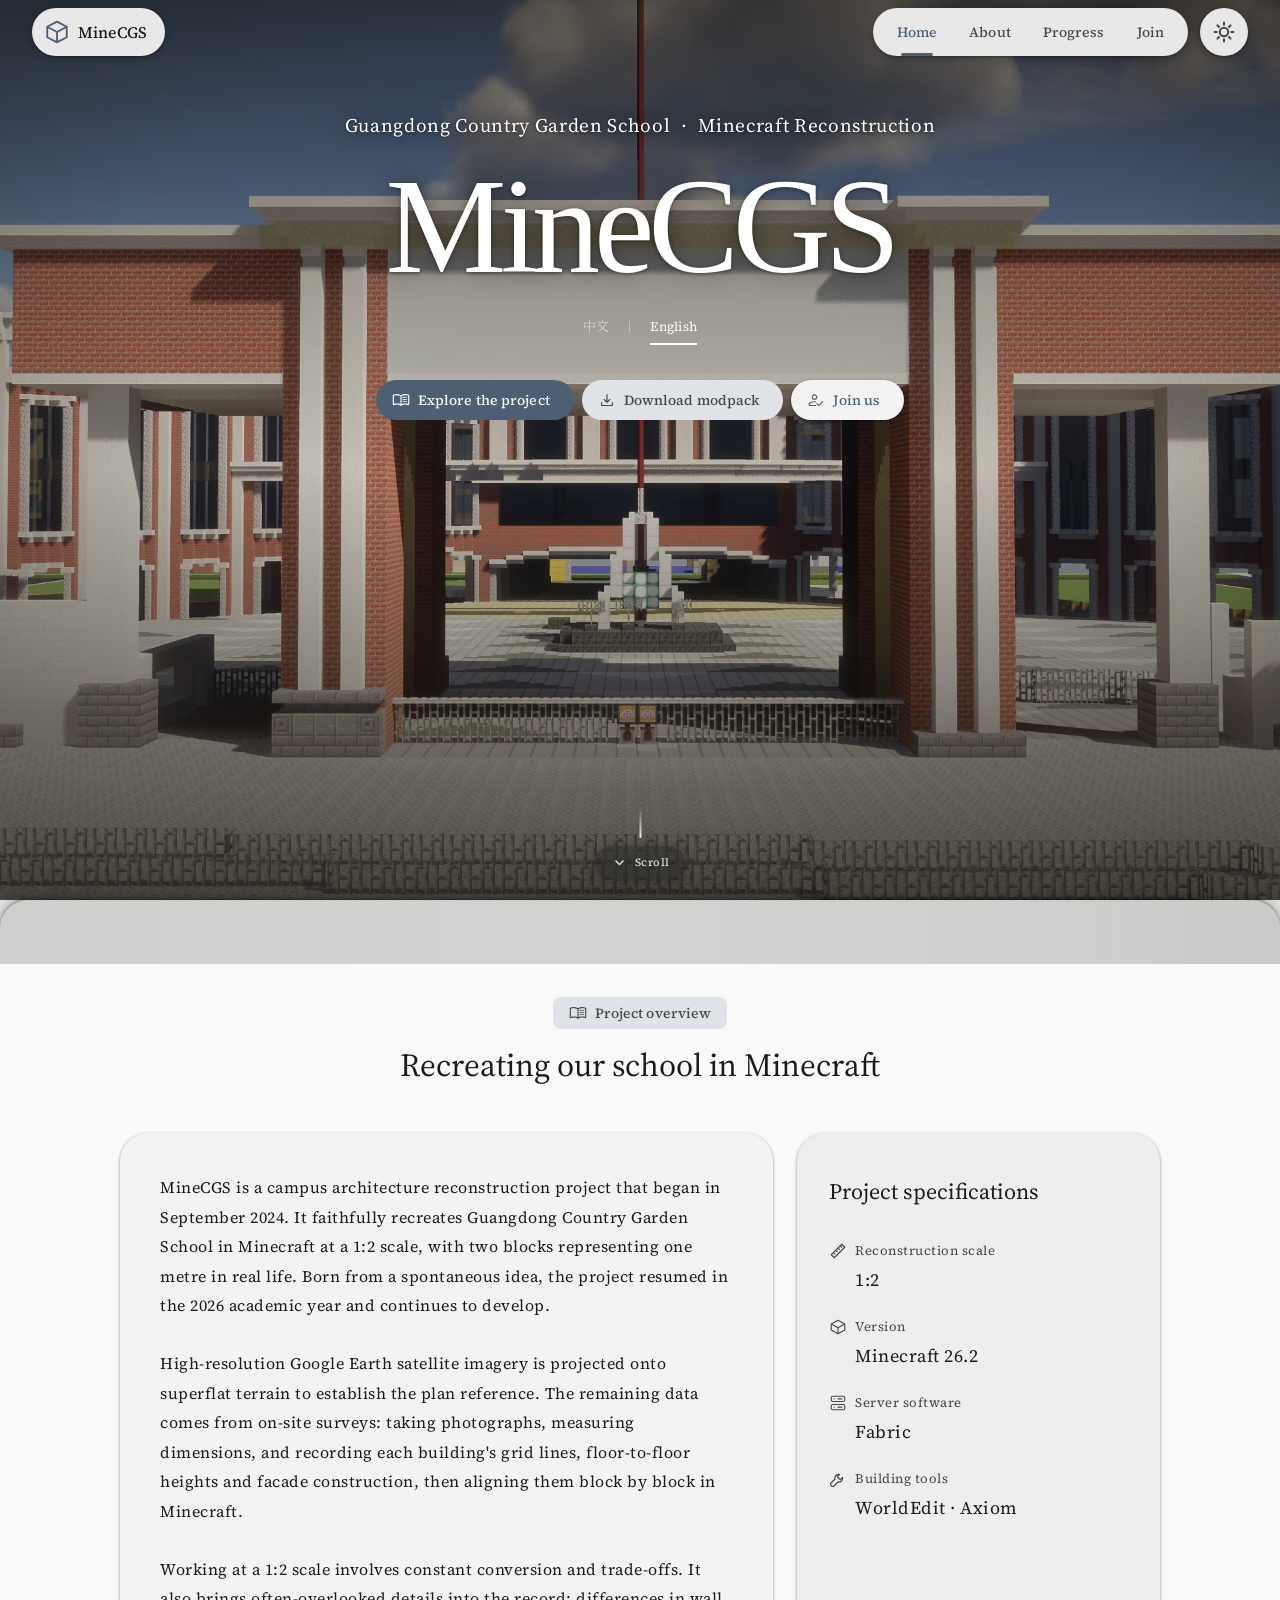
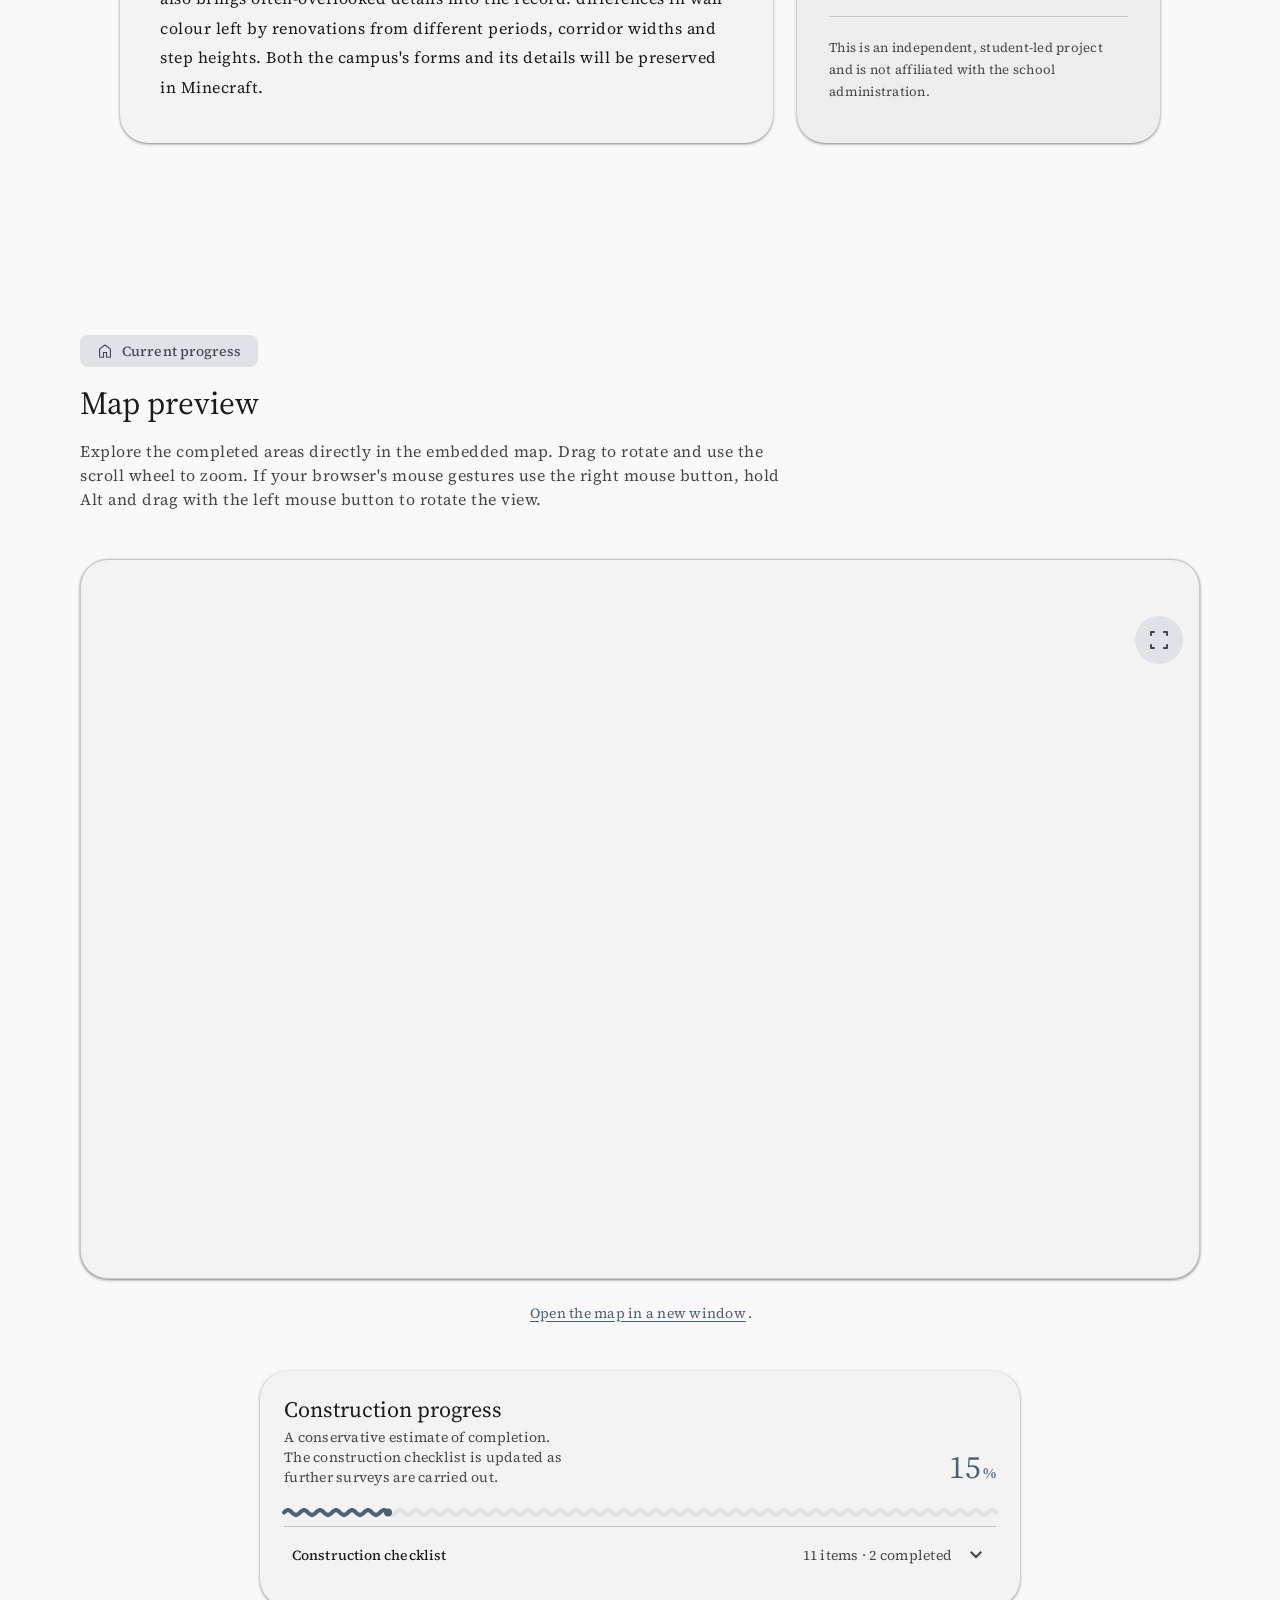
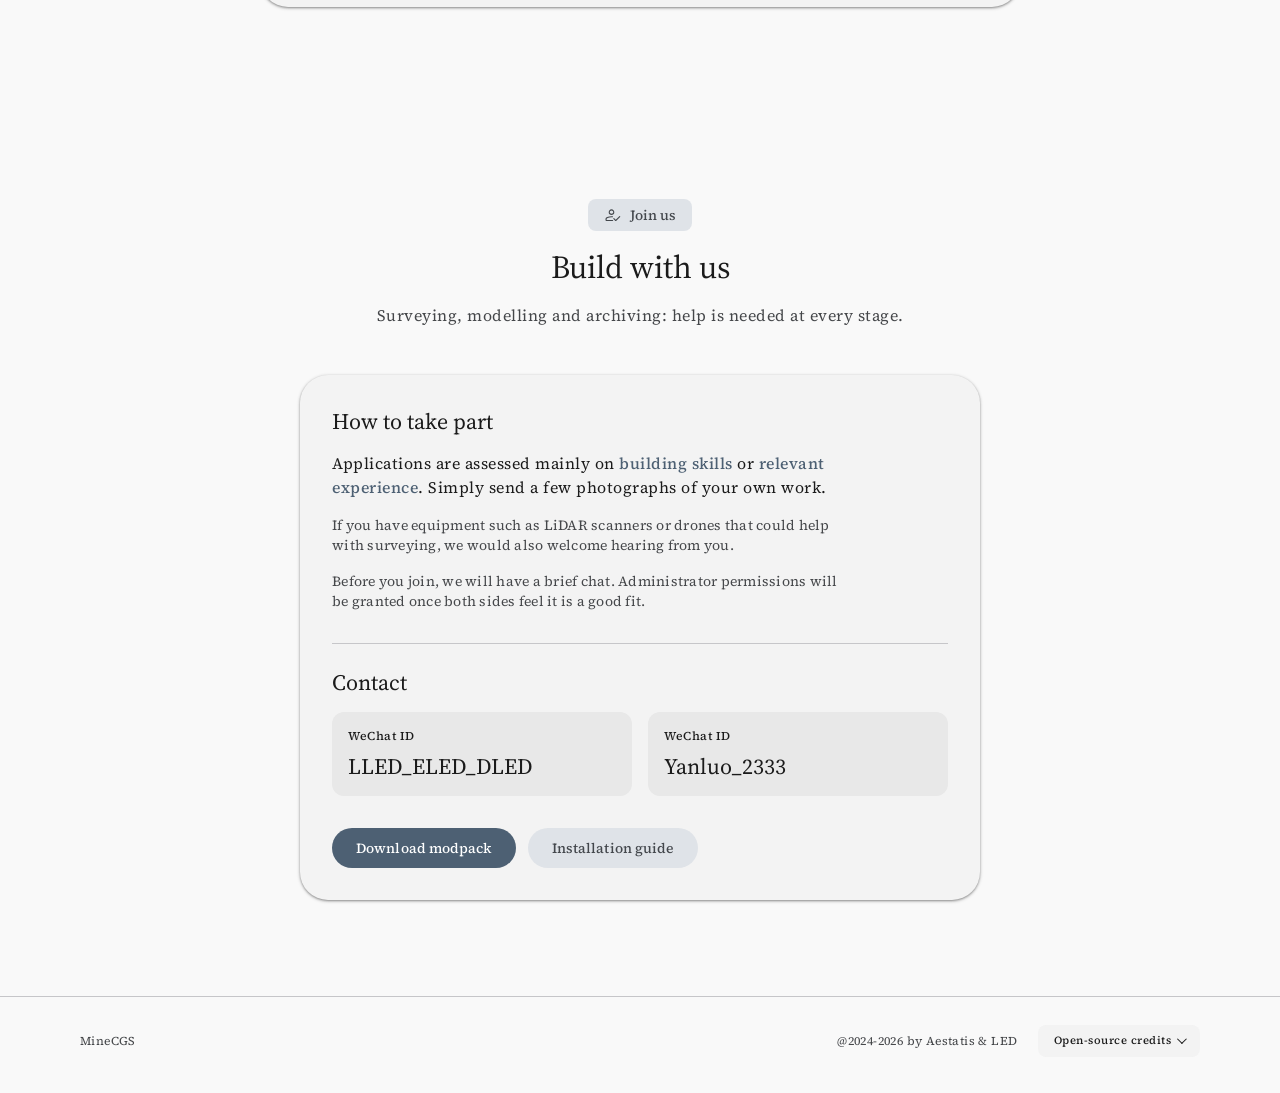
==== commit ed6e7f50: "Select initial language from browser locale" ====
--- a/index.html
+++ b/index.html
@@ -387,7 +387,7 @@
   <!-- Material 角色在构建时生成，访问时只加载固定令牌。 -->
   <script defer src="theme-tokens.js?v=140"></script>
   <!-- 站点逻辑：主题切换与页面交互。 -->
-  <script defer src="i18n.min.js?v=140"></script>
+  <script defer src="i18n.min.js?v=143"></script>
   <script defer src="main.min.js?v=140"></script>
   <script>
     /* 仅诊断链接启用，不影响正常访问。 */
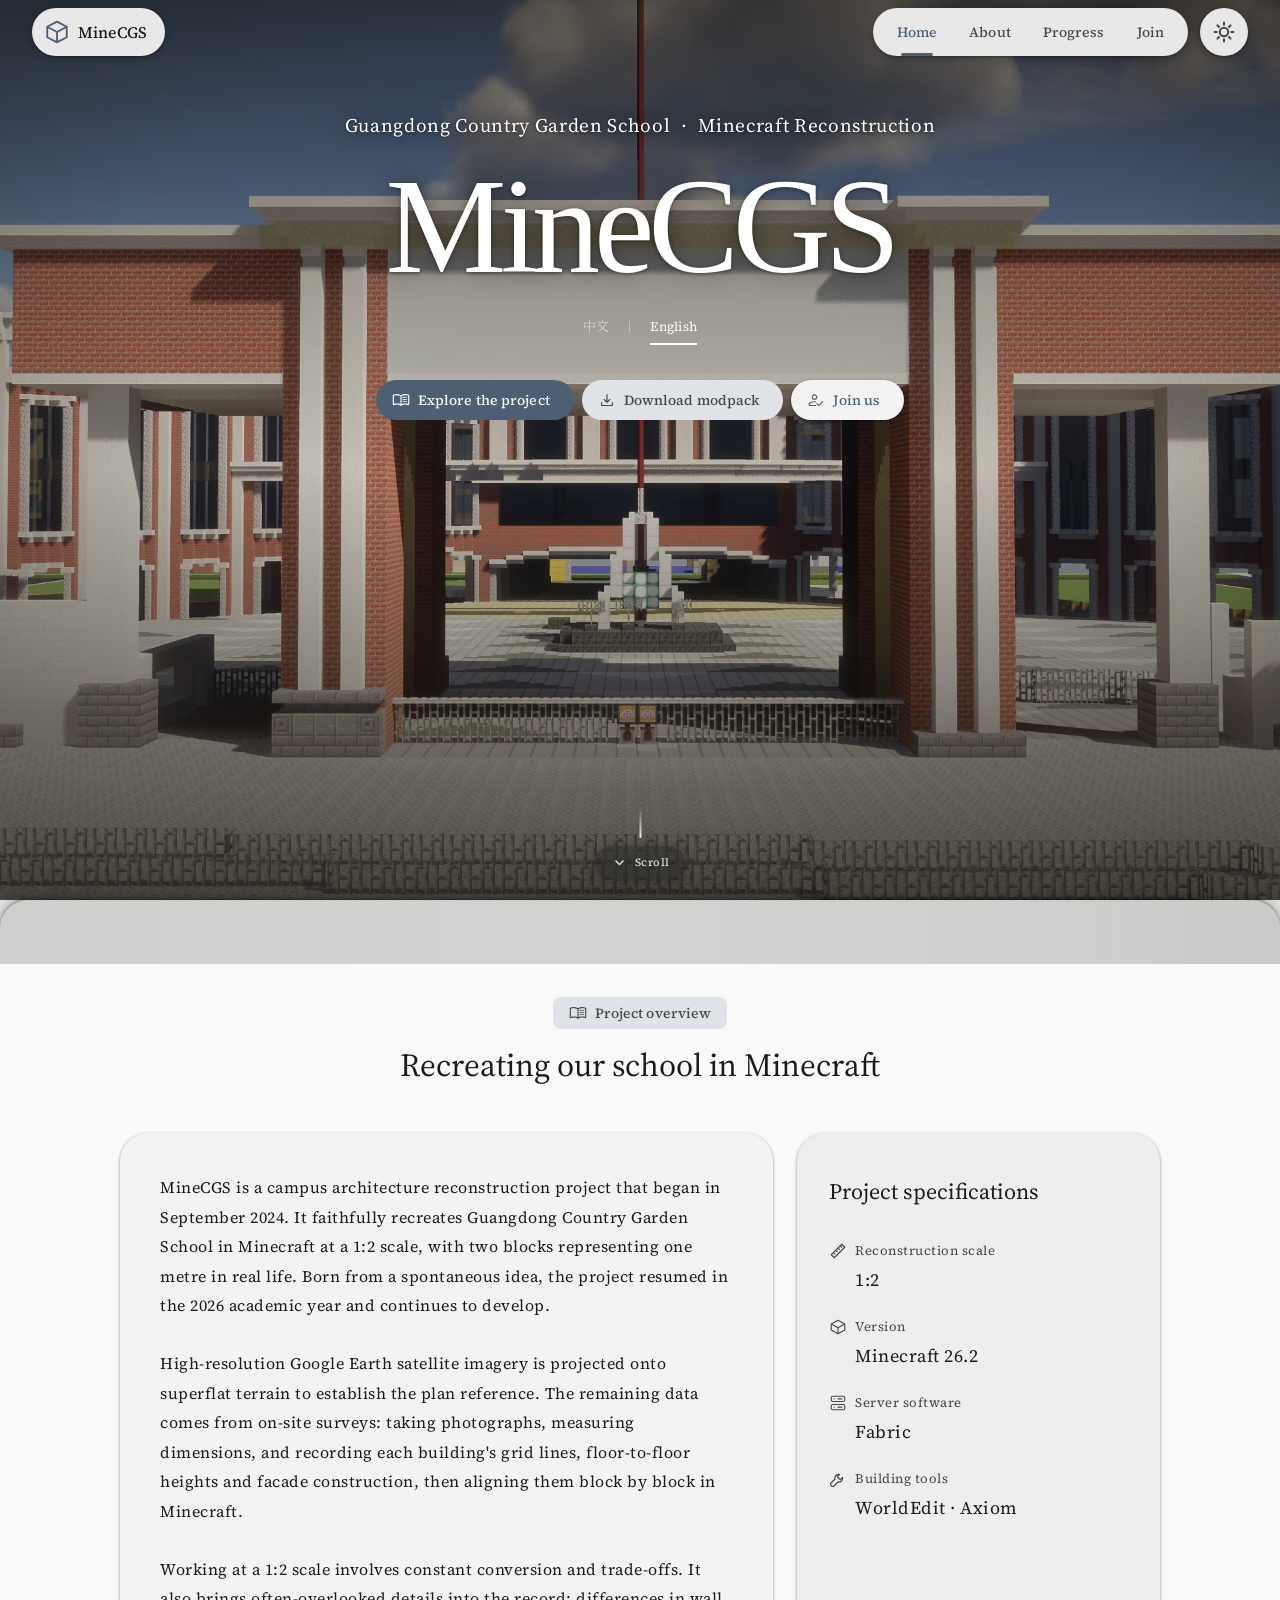
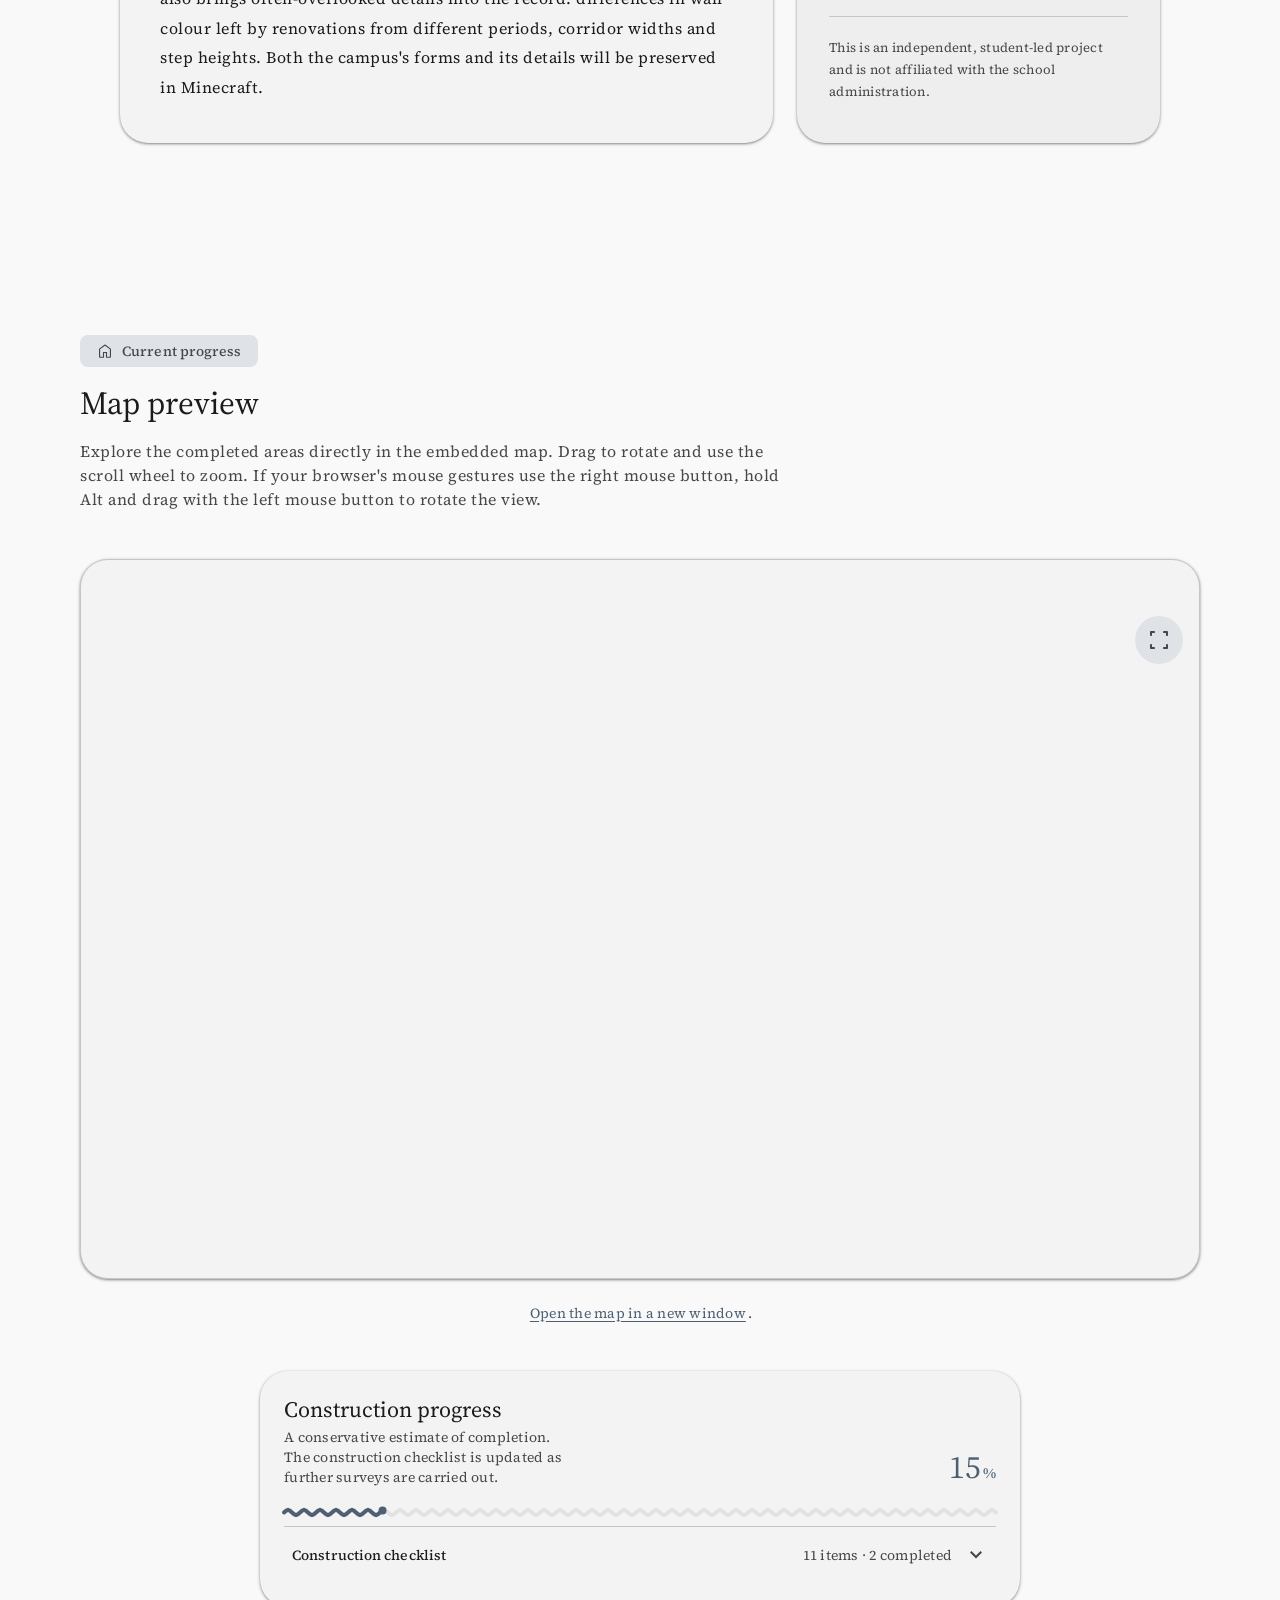
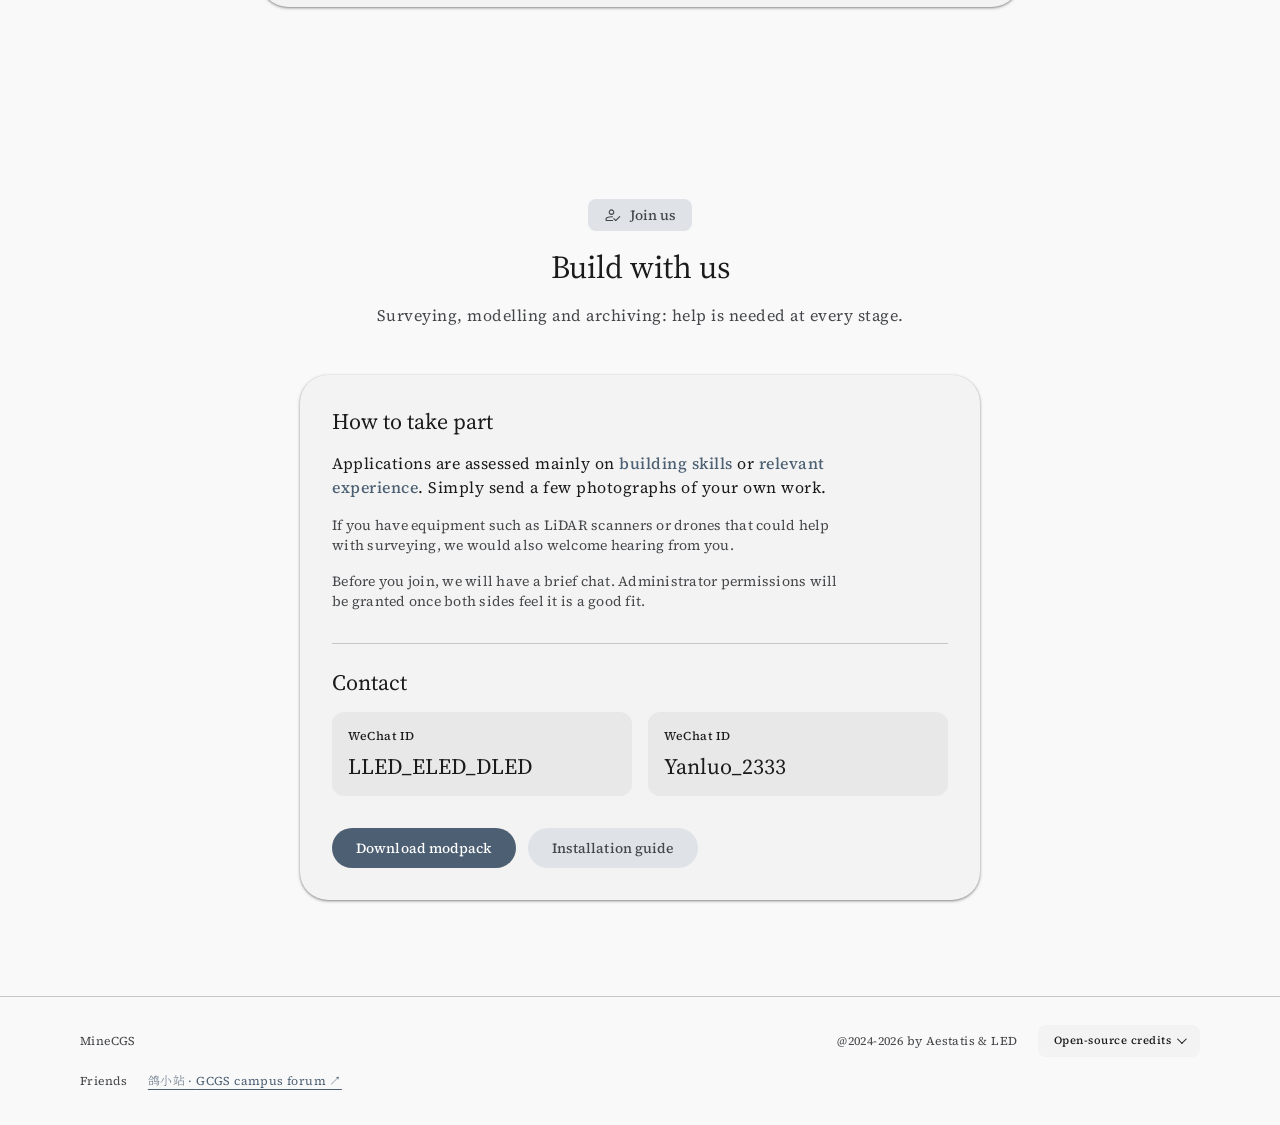
==== commit 4781405a: "Add Gexzh campus forum friend link to site footers" ====
--- a/index.html
+++ b/index.html
@@ -8,11 +8,11 @@
   <link rel="icon" type="image/png" href="favicon.png?v=107" sizes="256x256" />
   <link rel="apple-touch-icon" href="apple-touch-icon.png?v=107" sizes="180x180" />
   <meta name="description" content="MineCGS —— 以 1:2 比例在 Minecraft 中严谨复刻广东碧桂园学校校园的学生自发项目。" />
-  <link rel="stylesheet" href="fonts/jinshu.css?v=140" />
-  <link rel="preload" href="fonts/jinshu-light.woff2?v=140" as="font" type="font/woff2" crossorigin />
+  <link rel="stylesheet" href="fonts/jinshu.css?v=144" />
+  <link rel="preload" href="fonts/jinshu-light.woff2?v=144" as="font" type="font/woff2" crossorigin />
   <!-- ?v= 资源版本号：发布站无缓存响应头时击穿浏览器启发式缓存，改版即换号 -->
   <link rel="preload" href="image.avif?v=140" as="image" type="image/avif" fetchpriority="high" />
-  <link rel="stylesheet" href="style.min.css?v=142" />
+  <link rel="stylesheet" href="style.min.css?v=144" />
 
 </head>
 <body>
@@ -359,6 +359,10 @@
           </div>
         </details>
       </div>
+      <div class="site-footer__friends body-small">
+        <span>友情链接</span>
+        <a href="https://gexzh.com/" target="_blank" rel="noopener noreferrer"><span>鸽小站</span><span aria-hidden="true"> · </span><span>GCGS 校园论坛</span><span aria-hidden="true"> ↗</span></a>
+      </div>
     </div>
   </footer>
 
@@ -387,7 +391,7 @@
   <!-- Material 角色在构建时生成，访问时只加载固定令牌。 -->
   <script defer src="theme-tokens.js?v=140"></script>
   <!-- 站点逻辑：主题切换与页面交互。 -->
-  <script defer src="i18n.min.js?v=143"></script>
+  <script defer src="i18n.min.js?v=144"></script>
   <script defer src="main.min.js?v=140"></script>
   <script>
     /* 仅诊断链接启用，不影响正常访问。 */
--- a/fonts/jinshu.css
+++ b/fonts/jinshu.css
@@ -1,6 +1,6 @@
 /* Chill JinshuSong CC v1.7, Light / Text Regular. Chinese-only website subsets; OFL-1.1. */
 @font-face { font-family: "Source Serif 4"; font-style: normal; font-weight: 400 500; font-display: swap; src: url("./source-serif4-latin.woff2?v=140") format("woff2"); }
-@font-face { font-family: "Chill JinshuSong Text"; font-style: normal; font-weight: 400; font-display: swap; src: url("./jinshu-light.woff2?v=140") format("woff2"); unicode-range: U+3001,U+3002,U+4E00,U+4E0A,U+4E0B,U+4E0D,U+4E0E,U+4E1C,U+4E24,U+4E25,U+4E2A,U+4E2D,U+4E3A,U+4E3B,U+4E5F,U+4E66,U+4E8E,U+4EA7,U+4EBA,U+4EC5,U+4ECB,U+4EE3,U+4EE5,U+4EEC,U+4F01,U+4F1A,U+4F30,U+4F4F,U+4F53,U+4F55,U+4F59,U+4F5C,U+4F7F,U+4F8B,U+4F9B,U+4FDD,U+4FE1,U+5012,U+505A,U+5149,U+5165,U+5168,U+5171,U+5173,U+5176,U+5177,U+5185,U+518D,U+51C6,U+51E0,U+51FA,U+5206,U+5207,U+5212,U+521D,U+5230,U+523B,U+524D,U+5267,U+529F,U+52A0,U+52A1,U+52A8,U+52A9,U+52BF,U+52D8,U+5305,U+5355,U+5360,U+536B,U+5373,U+53C2,U+53CC,U+53D1,U+53D6,U+53E3,U+53EF,U+53F0,U+53F3,U+53F7,U+5408,U+540C,U+540E,U+542F,U+5458,U+5473,U+548C,U+54C1,U+54CD,U+5668,U+56E0,U+56ED,U+56FD,U+56FE,U+5728,U+5730,U+573A,U+5740,U+5757,U+5766,U+57FA,U+5899,U+5907,U+590D,U+5916,U+591A,U+5927,U+5947,U+597D,U+5982,U+59CB,U+5B50,U+5B58,U+5B66,U+5B83,U+5B88,U+5B89,U+5B8B,U+5B8C,U+5B98,U+5B9E,U+5BAB,U+5BBD,U+5BBF,U+5BD2,U+5BF8,U+5BF9,U+5BFC,U+5C04,U+5C06,U+5C0F,U+5C11,U+5C3A,U+5C42,U+5C4F,U+5C71,U+5D4C,U+5DE5,U+5DE6,U+5DEE,U+5DF1,U+5DF2,U+5E38,U+5E73,U+5E74,U+5E76,U+5E7F,U+5E94,U+5E95,U+5EA6,U+5EA7,U+5ECA,U+5EFA,U+5F00,U+5F0F,U+5F15,U+5F20,U+5F52,U+5F53,U+5F55,U+5F62,U+5F71,U+5F85,U+5F97,U+5FAE,U+5FFD,U+6001,U+60A8,U+60F3,U+610F,U+6210,U+6211,U+6216,U+6240,U+624B,U+6253,U+628A,U+6295,U+62CD,U+62D6,U+62E5,U+6301,U+6309,U+6362,U+636E,U+63A5,U+63A8,U+64CD,U+64CE,U+653E,U+653F,U+6559,U+6570,U+6574,U+6587,U+65AD,U+65B0,U+65B9,U+65CB,U+65E0,U+65E5,U+65F6,U+661F,U+662F,U+6653,U+66F4,U+6708,U+6709,U+670D,U+672A,U+672C,U+673A,U+6743,U+675F,U+6765,U+679C,U+67E5,U+6807,U+680B,U+6821,U+683C,U+6842,U+6848,U+6863,U+697C,U+6982,U+6A21,U+6B21,U+6B22,U+6B63,U+6BCD,U+6BCF,U+6BD4,U+6CD5,U+6D45,U+6D4B,U+6D4F,U+6D88,U+6DF1,U+6E05,U+6E38,U+6E90,U+6ED1,U+6EDA,U+6F2B,U+6FC0,U+7167,U+7247,U+7248,U+72B6,U+73A9,U+73AF,U+73B0,U+7406,U+751F,U+7528,U+7531,U+7533,U+7535,U+7559,U+7565,U+7684,U+76EE,U+76F4,U+76F8,U+770B,U+7740,U+77E5,U+786E,U+78A7,U+79D2,U+7A0B,U+7A81,U+7A97,U+7ACB,U+7AD9,U+7AEF,U+7B49,U+7B51,U+7B5B,U+7B80,U+7B97,U+7BA1,U+7C73,U+7CFB,U+7EA6,U+7EBF,U+7EC4,U+7EC6,U+7ECF,U+7ED3,U+7ED8,U+7ED9,U+7EED,U+7F29,U+7F3A,U+7F51,U+7F6E,U+7FFB,U+804A,U+8054,U+81EA,U+81F3,U+81F4,U+820D,U+822A,U+8272,U+8282,U+82E5,U+8749,U+884C,U+88AB,U+88C5,U+8981,U+89C4,U+89C6,U+89C8,U+89C9,U+89D2,U+8A00,U+8BA1,U+8BA4,U+8BA9,U+8BB0,U+8BB8,U+8BBE,U+8BBF,U+8BCA,U+8BED,U+8BF7,U+8BFB,U+8BFE,U+8C22,U+8C28,U+8D1F,U+8D23,U+8D26,U+8D77,U+8D85,U+8DF3,U+8F6C,U+8F6E,U+8F74,U+8F7B,U+8F7D,U+8F85,U+8FBE,U+8FCE,U+8FD9,U+8FDB,U+8FDD,U+8FDE,U+9000,U+9002,U+9009,U+9010,U+9020,U+9053,U+90E8,U+90FD,U+914D,U+91CC,U+91CD,U+91CF,U+94FE,U+9526,U+952E,U+95E8,U+95EE,U+95F4,U+9605,U+9636,U+9645,U+9650,U+9662,U+968F,U+96F7,U+9762,U+9875,U+9879,U+987B,U+9884,U+9996,U+9A8C,U+9AD8,U+9F20,U+9F50,U+FF08,U+FF09,U+FF0C,U+FF1A,U+FF1B; }
-@font-face { font-family: "Chill JinshuSong Text"; font-style: normal; font-weight: 400; font-display: swap; src: url("./jinshu-light-guide.woff2?v=140") format("woff2"); unicode-range: U+4E48,U+4E86,U+4E9B,U+4EC0,U+4ECD,U+4ECE,U+4EF6,U+4EFD,U+4F18,U+4F4D,U+4F60,U+4FEE,U+5148,U+517C,U+51FB,U+5217,U+521A,U+5357,U+5361,U+538B,U+53BB,U+53CA,U+53CD,U+53EA,U+540D,U+5411,U+5426,U+542B,U+56DE,U+56FA,U+5883,U+5931,U+5939,U+5957,U+5B9A,U+5BB9,U+5C1D,U+5C31,U+5FD7,U+622A,U+6237,U+627E,U+62A5,U+62E9,U+6307,U+63D0,U+652F,U+6539,U+65E7,U+660E,U+6613,U+67D0,U+68C0,U+6B65,U+6CA1,U+70B9,U+7136,U+754C,U+767B,U+7840,U+793A,U+79F0,U+7A33,U+7A7A,U+7B2C,U+7EDC,U+7EDF,U+7EE7,U+7F00,U+800C,U+80FD,U+8111,U+82AF,U+8350,U+8868,U+897F,U+89E3,U+8BD5,U+8BE5,U+8BF4,U+8D25,U+8F6F,U+8FD0,U+8FD4,U+9519,U+95ED,U+9700,U+9AA4,U+FF1F; }
-@font-face { font-family: "Chill JinshuSong Text"; font-style: normal; font-weight: 500; font-display: swap; src: url("./jinshu-regular.woff2?v=140") format("woff2"); unicode-range: U+3001,U+3002,U+4E00,U+4E0A,U+4E0B,U+4E0D,U+4E0E,U+4E1C,U+4E24,U+4E25,U+4E2A,U+4E2D,U+4E3A,U+4E3B,U+4E5F,U+4E66,U+4E8E,U+4EA7,U+4EBA,U+4EC5,U+4ECB,U+4EE3,U+4EE5,U+4EEC,U+4F01,U+4F1A,U+4F30,U+4F4F,U+4F53,U+4F55,U+4F59,U+4F5C,U+4F7F,U+4F8B,U+4F9B,U+4FDD,U+4FE1,U+5012,U+505A,U+5149,U+5165,U+5168,U+5171,U+5173,U+5176,U+5177,U+5185,U+518D,U+51C6,U+51E0,U+51FA,U+5206,U+5207,U+5212,U+521D,U+5230,U+523B,U+524D,U+5267,U+529F,U+52A0,U+52A1,U+52A8,U+52A9,U+52BF,U+52D8,U+5305,U+5355,U+5360,U+536B,U+5373,U+53C2,U+53CC,U+53D1,U+53D6,U+53E3,U+53EF,U+53F0,U+53F3,U+53F7,U+5408,U+540C,U+540E,U+542F,U+5458,U+5473,U+548C,U+54C1,U+54CD,U+5668,U+56E0,U+56ED,U+56FD,U+56FE,U+5728,U+5730,U+573A,U+5740,U+5757,U+5766,U+57FA,U+5899,U+5907,U+590D,U+5916,U+591A,U+5927,U+5947,U+597D,U+5982,U+59CB,U+5B50,U+5B58,U+5B66,U+5B83,U+5B88,U+5B89,U+5B8B,U+5B8C,U+5B98,U+5B9E,U+5BAB,U+5BBD,U+5BBF,U+5BD2,U+5BF8,U+5BF9,U+5BFC,U+5C04,U+5C06,U+5C0F,U+5C11,U+5C3A,U+5C42,U+5C4F,U+5C71,U+5D4C,U+5DE5,U+5DE6,U+5DEE,U+5DF1,U+5DF2,U+5E38,U+5E73,U+5E74,U+5E76,U+5E7F,U+5E94,U+5E95,U+5EA6,U+5EA7,U+5ECA,U+5EFA,U+5F00,U+5F0F,U+5F15,U+5F20,U+5F52,U+5F53,U+5F55,U+5F62,U+5F71,U+5F85,U+5F97,U+5FAE,U+5FFD,U+6001,U+60A8,U+60F3,U+610F,U+6210,U+6211,U+6216,U+6240,U+624B,U+6253,U+628A,U+6295,U+62CD,U+62D6,U+62E5,U+6301,U+6309,U+6362,U+636E,U+63A5,U+63A8,U+64CD,U+64CE,U+653E,U+653F,U+6559,U+6570,U+6574,U+6587,U+65AD,U+65B0,U+65B9,U+65CB,U+65E0,U+65E5,U+65F6,U+661F,U+662F,U+6653,U+66F4,U+6708,U+6709,U+670D,U+672A,U+672C,U+673A,U+6743,U+675F,U+6765,U+679C,U+67E5,U+6807,U+680B,U+6821,U+683C,U+6842,U+6848,U+6863,U+697C,U+6982,U+6A21,U+6B21,U+6B22,U+6B63,U+6BCD,U+6BCF,U+6BD4,U+6CD5,U+6D45,U+6D4B,U+6D4F,U+6D88,U+6DF1,U+6E05,U+6E38,U+6E90,U+6ED1,U+6EDA,U+6F2B,U+6FC0,U+7167,U+7247,U+7248,U+72B6,U+73A9,U+73AF,U+73B0,U+7406,U+751F,U+7528,U+7531,U+7533,U+7535,U+7559,U+7565,U+7684,U+76EE,U+76F4,U+76F8,U+770B,U+7740,U+77E5,U+786E,U+78A7,U+79D2,U+7A0B,U+7A81,U+7A97,U+7ACB,U+7AD9,U+7AEF,U+7B49,U+7B51,U+7B5B,U+7B80,U+7B97,U+7BA1,U+7C73,U+7CFB,U+7EA6,U+7EBF,U+7EC4,U+7EC6,U+7ECF,U+7ED3,U+7ED8,U+7ED9,U+7EED,U+7F29,U+7F3A,U+7F51,U+7F6E,U+7FFB,U+804A,U+8054,U+81EA,U+81F3,U+81F4,U+820D,U+822A,U+8272,U+8282,U+82E5,U+8749,U+884C,U+88AB,U+88C5,U+8981,U+89C4,U+89C6,U+89C8,U+89C9,U+89D2,U+8A00,U+8BA1,U+8BA4,U+8BA9,U+8BB0,U+8BB8,U+8BBE,U+8BBF,U+8BCA,U+8BED,U+8BF7,U+8BFB,U+8BFE,U+8C22,U+8C28,U+8D1F,U+8D23,U+8D26,U+8D77,U+8D85,U+8DF3,U+8F6C,U+8F6E,U+8F74,U+8F7B,U+8F7D,U+8F85,U+8FBE,U+8FCE,U+8FD9,U+8FDB,U+8FDD,U+8FDE,U+9000,U+9002,U+9009,U+9010,U+9020,U+9053,U+90E8,U+90FD,U+914D,U+91CC,U+91CD,U+91CF,U+94FE,U+9526,U+952E,U+95E8,U+95EE,U+95F4,U+9605,U+9636,U+9645,U+9650,U+9662,U+968F,U+96F7,U+9762,U+9875,U+9879,U+987B,U+9884,U+9996,U+9A8C,U+9AD8,U+9F20,U+9F50,U+FF08,U+FF09,U+FF0C,U+FF1A,U+FF1B; }
-@font-face { font-family: "Chill JinshuSong Text"; font-style: normal; font-weight: 500; font-display: swap; src: url("./jinshu-regular-guide.woff2?v=140") format("woff2"); unicode-range: U+4E48,U+4E86,U+4E9B,U+4EC0,U+4ECD,U+4ECE,U+4EF6,U+4EFD,U+4F18,U+4F4D,U+4F60,U+4FEE,U+5148,U+517C,U+51FB,U+5217,U+521A,U+5357,U+5361,U+538B,U+53BB,U+53CA,U+53CD,U+53EA,U+540D,U+5411,U+5426,U+542B,U+56DE,U+56FA,U+5883,U+5931,U+5939,U+5957,U+5B9A,U+5BB9,U+5C1D,U+5C31,U+5FD7,U+622A,U+6237,U+627E,U+62A5,U+62E9,U+6307,U+63D0,U+652F,U+6539,U+65E7,U+660E,U+6613,U+67D0,U+68C0,U+6B65,U+6CA1,U+70B9,U+7136,U+754C,U+767B,U+7840,U+793A,U+79F0,U+7A33,U+7A7A,U+7B2C,U+7EDC,U+7EDF,U+7EE7,U+7F00,U+800C,U+80FD,U+8111,U+82AF,U+8350,U+8868,U+897F,U+89E3,U+8BD5,U+8BE5,U+8BF4,U+8D25,U+8F6F,U+8FD0,U+8FD4,U+9519,U+95ED,U+9700,U+9AA4,U+FF1F; }
+@font-face { font-family: "Chill JinshuSong Text"; font-style: normal; font-weight: 400; font-display: swap; src: url("./jinshu-light.woff2?v=144") format("woff2"); unicode-range: U+3001,U+3002,U+4E00,U+4E0A,U+4E0B,U+4E0D,U+4E0E,U+4E1C,U+4E24,U+4E25,U+4E2A,U+4E2D,U+4E3A,U+4E3B,U+4E5F,U+4E66,U+4E8E,U+4EA7,U+4EBA,U+4EC5,U+4ECB,U+4EE3,U+4EE5,U+4EEC,U+4F01,U+4F1A,U+4F30,U+4F4F,U+4F53,U+4F55,U+4F59,U+4F5C,U+4F7F,U+4F8B,U+4F9B,U+4FDD,U+4FE1,U+5012,U+505A,U+5149,U+5165,U+5168,U+5171,U+5173,U+5176,U+5177,U+5185,U+518D,U+51C6,U+51E0,U+51FA,U+5206,U+5207,U+5212,U+521D,U+5230,U+523B,U+524D,U+5267,U+529F,U+52A0,U+52A1,U+52A8,U+52A9,U+52BF,U+52D8,U+5305,U+5355,U+5360,U+536B,U+5373,U+53C2,U+53CB,U+53CC,U+53D1,U+53D6,U+53E3,U+53EF,U+53F0,U+53F3,U+53F7,U+5408,U+540C,U+540E,U+542F,U+5458,U+5473,U+548C,U+54C1,U+54CD,U+5668,U+56E0,U+56ED,U+56FD,U+56FE,U+5728,U+5730,U+573A,U+5740,U+5757,U+575B,U+5766,U+57FA,U+5899,U+5907,U+590D,U+5916,U+591A,U+5927,U+5947,U+597D,U+5982,U+59CB,U+5B50,U+5B58,U+5B66,U+5B83,U+5B88,U+5B89,U+5B8B,U+5B8C,U+5B98,U+5B9E,U+5BAB,U+5BBD,U+5BBF,U+5BD2,U+5BF8,U+5BF9,U+5BFC,U+5C04,U+5C06,U+5C0F,U+5C11,U+5C3A,U+5C42,U+5C4F,U+5C71,U+5D4C,U+5DE5,U+5DE6,U+5DEE,U+5DF1,U+5DF2,U+5E38,U+5E73,U+5E74,U+5E76,U+5E7F,U+5E94,U+5E95,U+5EA6,U+5EA7,U+5ECA,U+5EFA,U+5F00,U+5F0F,U+5F15,U+5F20,U+5F52,U+5F53,U+5F55,U+5F62,U+5F71,U+5F85,U+5F97,U+5FAE,U+5FFD,U+6001,U+60A8,U+60C5,U+60F3,U+610F,U+6210,U+6211,U+6216,U+6240,U+624B,U+6253,U+628A,U+6295,U+62CD,U+62D6,U+62E5,U+6301,U+6309,U+6362,U+636E,U+63A5,U+63A8,U+64CD,U+64CE,U+653E,U+653F,U+6559,U+6570,U+6574,U+6587,U+65AD,U+65B0,U+65B9,U+65CB,U+65E0,U+65E5,U+65F6,U+661F,U+662F,U+6653,U+66F4,U+6708,U+6709,U+670D,U+672A,U+672C,U+673A,U+6743,U+675F,U+6765,U+679C,U+67E5,U+6807,U+680B,U+6821,U+683C,U+6842,U+6848,U+6863,U+697C,U+6982,U+6A21,U+6B21,U+6B22,U+6B63,U+6BCD,U+6BCF,U+6BD4,U+6CD5,U+6D45,U+6D4B,U+6D4F,U+6D88,U+6DF1,U+6E05,U+6E38,U+6E90,U+6ED1,U+6EDA,U+6F2B,U+6FC0,U+7167,U+7247,U+7248,U+72B6,U+73A9,U+73AF,U+73B0,U+7406,U+751F,U+7528,U+7531,U+7533,U+7535,U+7559,U+7565,U+7684,U+76EE,U+76F4,U+76F8,U+770B,U+7740,U+77E5,U+786E,U+78A7,U+79D2,U+7A0B,U+7A81,U+7A97,U+7ACB,U+7AD9,U+7AEF,U+7B49,U+7B51,U+7B5B,U+7B80,U+7B97,U+7BA1,U+7C73,U+7CFB,U+7EA6,U+7EBF,U+7EC4,U+7EC6,U+7ECF,U+7ED3,U+7ED8,U+7ED9,U+7EED,U+7F29,U+7F3A,U+7F51,U+7F6E,U+7FFB,U+804A,U+8054,U+81EA,U+81F3,U+81F4,U+820D,U+822A,U+8272,U+8282,U+82E5,U+8749,U+884C,U+88AB,U+88C5,U+8981,U+89C4,U+89C6,U+89C8,U+89C9,U+89D2,U+8A00,U+8BA1,U+8BA4,U+8BA9,U+8BB0,U+8BB8,U+8BBA,U+8BBE,U+8BBF,U+8BCA,U+8BED,U+8BF7,U+8BFB,U+8BFE,U+8C22,U+8C28,U+8D1F,U+8D23,U+8D26,U+8D77,U+8D85,U+8DF3,U+8F6C,U+8F6E,U+8F74,U+8F7B,U+8F7D,U+8F85,U+8FBE,U+8FCE,U+8FD9,U+8FDB,U+8FDD,U+8FDE,U+9000,U+9002,U+9009,U+9010,U+9020,U+9053,U+90E8,U+90FD,U+914D,U+91CC,U+91CD,U+91CF,U+94FE,U+9526,U+952E,U+95E8,U+95EE,U+95F4,U+9605,U+9636,U+9645,U+9650,U+9662,U+968F,U+96F7,U+9762,U+9875,U+9879,U+987B,U+9884,U+9996,U+9A8C,U+9AD8,U+9E3D,U+9F20,U+9F50,U+FF08,U+FF09,U+FF0C,U+FF1A,U+FF1B; }
+@font-face { font-family: "Chill JinshuSong Text"; font-style: normal; font-weight: 400; font-display: swap; src: url("./jinshu-light-guide.woff2?v=144") format("woff2"); unicode-range: U+4E48,U+4E86,U+4E9B,U+4EC0,U+4ECD,U+4ECE,U+4EF6,U+4EFD,U+4F18,U+4F4D,U+4F60,U+4FEE,U+5148,U+517C,U+51FB,U+5217,U+521A,U+5357,U+5361,U+538B,U+53BB,U+53CA,U+53CD,U+53EA,U+540D,U+5411,U+5426,U+542B,U+56DE,U+56FA,U+5883,U+5931,U+5939,U+5957,U+5B9A,U+5BB9,U+5C1D,U+5C31,U+5FD7,U+622A,U+6237,U+627E,U+62A5,U+62E9,U+6307,U+63D0,U+652F,U+6539,U+65E7,U+660E,U+6613,U+67D0,U+68C0,U+6B65,U+6CA1,U+70B9,U+7136,U+754C,U+767B,U+7840,U+793A,U+79F0,U+7A33,U+7A7A,U+7B2C,U+7EDC,U+7EDF,U+7EE7,U+7F00,U+800C,U+80FD,U+8111,U+82AF,U+8350,U+8868,U+897F,U+89E3,U+8BD5,U+8BE5,U+8BF4,U+8D25,U+8F6F,U+8FD0,U+8FD4,U+9519,U+95ED,U+9700,U+9AA4,U+FF1F; }
+@font-face { font-family: "Chill JinshuSong Text"; font-style: normal; font-weight: 500; font-display: swap; src: url("./jinshu-regular.woff2?v=144") format("woff2"); unicode-range: U+3001,U+3002,U+4E00,U+4E0A,U+4E0B,U+4E0D,U+4E0E,U+4E1C,U+4E24,U+4E25,U+4E2A,U+4E2D,U+4E3A,U+4E3B,U+4E5F,U+4E66,U+4E8E,U+4EA7,U+4EBA,U+4EC5,U+4ECB,U+4EE3,U+4EE5,U+4EEC,U+4F01,U+4F1A,U+4F30,U+4F4F,U+4F53,U+4F55,U+4F59,U+4F5C,U+4F7F,U+4F8B,U+4F9B,U+4FDD,U+4FE1,U+5012,U+505A,U+5149,U+5165,U+5168,U+5171,U+5173,U+5176,U+5177,U+5185,U+518D,U+51C6,U+51E0,U+51FA,U+5206,U+5207,U+5212,U+521D,U+5230,U+523B,U+524D,U+5267,U+529F,U+52A0,U+52A1,U+52A8,U+52A9,U+52BF,U+52D8,U+5305,U+5355,U+5360,U+536B,U+5373,U+53C2,U+53CB,U+53CC,U+53D1,U+53D6,U+53E3,U+53EF,U+53F0,U+53F3,U+53F7,U+5408,U+540C,U+540E,U+542F,U+5458,U+5473,U+548C,U+54C1,U+54CD,U+5668,U+56E0,U+56ED,U+56FD,U+56FE,U+5728,U+5730,U+573A,U+5740,U+5757,U+575B,U+5766,U+57FA,U+5899,U+5907,U+590D,U+5916,U+591A,U+5927,U+5947,U+597D,U+5982,U+59CB,U+5B50,U+5B58,U+5B66,U+5B83,U+5B88,U+5B89,U+5B8B,U+5B8C,U+5B98,U+5B9E,U+5BAB,U+5BBD,U+5BBF,U+5BD2,U+5BF8,U+5BF9,U+5BFC,U+5C04,U+5C06,U+5C0F,U+5C11,U+5C3A,U+5C42,U+5C4F,U+5C71,U+5D4C,U+5DE5,U+5DE6,U+5DEE,U+5DF1,U+5DF2,U+5E38,U+5E73,U+5E74,U+5E76,U+5E7F,U+5E94,U+5E95,U+5EA6,U+5EA7,U+5ECA,U+5EFA,U+5F00,U+5F0F,U+5F15,U+5F20,U+5F52,U+5F53,U+5F55,U+5F62,U+5F71,U+5F85,U+5F97,U+5FAE,U+5FFD,U+6001,U+60A8,U+60C5,U+60F3,U+610F,U+6210,U+6211,U+6216,U+6240,U+624B,U+6253,U+628A,U+6295,U+62CD,U+62D6,U+62E5,U+6301,U+6309,U+6362,U+636E,U+63A5,U+63A8,U+64CD,U+64CE,U+653E,U+653F,U+6559,U+6570,U+6574,U+6587,U+65AD,U+65B0,U+65B9,U+65CB,U+65E0,U+65E5,U+65F6,U+661F,U+662F,U+6653,U+66F4,U+6708,U+6709,U+670D,U+672A,U+672C,U+673A,U+6743,U+675F,U+6765,U+679C,U+67E5,U+6807,U+680B,U+6821,U+683C,U+6842,U+6848,U+6863,U+697C,U+6982,U+6A21,U+6B21,U+6B22,U+6B63,U+6BCD,U+6BCF,U+6BD4,U+6CD5,U+6D45,U+6D4B,U+6D4F,U+6D88,U+6DF1,U+6E05,U+6E38,U+6E90,U+6ED1,U+6EDA,U+6F2B,U+6FC0,U+7167,U+7247,U+7248,U+72B6,U+73A9,U+73AF,U+73B0,U+7406,U+751F,U+7528,U+7531,U+7533,U+7535,U+7559,U+7565,U+7684,U+76EE,U+76F4,U+76F8,U+770B,U+7740,U+77E5,U+786E,U+78A7,U+79D2,U+7A0B,U+7A81,U+7A97,U+7ACB,U+7AD9,U+7AEF,U+7B49,U+7B51,U+7B5B,U+7B80,U+7B97,U+7BA1,U+7C73,U+7CFB,U+7EA6,U+7EBF,U+7EC4,U+7EC6,U+7ECF,U+7ED3,U+7ED8,U+7ED9,U+7EED,U+7F29,U+7F3A,U+7F51,U+7F6E,U+7FFB,U+804A,U+8054,U+81EA,U+81F3,U+81F4,U+820D,U+822A,U+8272,U+8282,U+82E5,U+8749,U+884C,U+88AB,U+88C5,U+8981,U+89C4,U+89C6,U+89C8,U+89C9,U+89D2,U+8A00,U+8BA1,U+8BA4,U+8BA9,U+8BB0,U+8BB8,U+8BBA,U+8BBE,U+8BBF,U+8BCA,U+8BED,U+8BF7,U+8BFB,U+8BFE,U+8C22,U+8C28,U+8D1F,U+8D23,U+8D26,U+8D77,U+8D85,U+8DF3,U+8F6C,U+8F6E,U+8F74,U+8F7B,U+8F7D,U+8F85,U+8FBE,U+8FCE,U+8FD9,U+8FDB,U+8FDD,U+8FDE,U+9000,U+9002,U+9009,U+9010,U+9020,U+9053,U+90E8,U+90FD,U+914D,U+91CC,U+91CD,U+91CF,U+94FE,U+9526,U+952E,U+95E8,U+95EE,U+95F4,U+9605,U+9636,U+9645,U+9650,U+9662,U+968F,U+96F7,U+9762,U+9875,U+9879,U+987B,U+9884,U+9996,U+9A8C,U+9AD8,U+9E3D,U+9F20,U+9F50,U+FF08,U+FF09,U+FF0C,U+FF1A,U+FF1B; }
+@font-face { font-family: "Chill JinshuSong Text"; font-style: normal; font-weight: 500; font-display: swap; src: url("./jinshu-regular-guide.woff2?v=144") format("woff2"); unicode-range: U+4E48,U+4E86,U+4E9B,U+4EC0,U+4ECD,U+4ECE,U+4EF6,U+4EFD,U+4F18,U+4F4D,U+4F60,U+4FEE,U+5148,U+517C,U+51FB,U+5217,U+521A,U+5357,U+5361,U+538B,U+53BB,U+53CA,U+53CD,U+53EA,U+540D,U+5411,U+5426,U+542B,U+56DE,U+56FA,U+5883,U+5931,U+5939,U+5957,U+5B9A,U+5BB9,U+5C1D,U+5C31,U+5FD7,U+622A,U+6237,U+627E,U+62A5,U+62E9,U+6307,U+63D0,U+652F,U+6539,U+65E7,U+660E,U+6613,U+67D0,U+68C0,U+6B65,U+6CA1,U+70B9,U+7136,U+754C,U+767B,U+7840,U+793A,U+79F0,U+7A33,U+7A7A,U+7B2C,U+7EDC,U+7EDF,U+7EE7,U+7F00,U+800C,U+80FD,U+8111,U+82AF,U+8350,U+8868,U+897F,U+89E3,U+8BD5,U+8BE5,U+8BF4,U+8D25,U+8F6F,U+8FD0,U+8FD4,U+9519,U+95ED,U+9700,U+9AA4,U+FF1F; }
--- a/style.min.css
+++ b/style.min.css
@@ -1 +1 @@
-:root{--md-ref-palette-primary20: #1f3243;--md-ref-palette-primary30: #36495a;--md-ref-palette-primary40: #4d6073;--md-ref-palette-primary80: #b5c9de;--md-ref-palette-primary90: #d1e5fb;--md-ref-palette-primary100: #ffffff;--md-ref-palette-secondary20: #2d3135;--md-ref-palette-secondary30: #43474c;--md-ref-palette-secondary40: #5b5f64;--md-ref-palette-secondary80: #c3c7cc;--md-ref-palette-secondary90: #dfe3e8;--md-ref-palette-secondary100: #ffffff;--md-ref-palette-tertiary20: #28313e;--md-ref-palette-tertiary30: #3e4755;--md-ref-palette-tertiary40: #565f6d;--md-ref-palette-tertiary80: #bec7d8;--md-ref-palette-tertiary90: #dae3f4;--md-ref-palette-tertiary100: #ffffff;--md-ref-palette-error20: #690005;--md-ref-palette-error30: #93000a;--md-ref-palette-error40: #ba1a1a;--md-ref-palette-error80: #ffb4ab;--md-ref-palette-error90: #ffdad6;--md-ref-palette-error100: #ffffff;--md-ref-palette-neutral0: #000000;--md-ref-palette-neutral4: #0e0e0e;--md-ref-palette-neutral6: #131313;--md-ref-palette-neutral10: #1b1b1b;--md-ref-palette-neutral12: #1f1f1f;--md-ref-palette-neutral17: #2a2a2a;--md-ref-palette-neutral20: #303030;--md-ref-palette-neutral22: #353535;--md-ref-palette-neutral24: #393939;--md-ref-palette-neutral87: #dadada;--md-ref-palette-neutral90: #e2e2e2;--md-ref-palette-neutral92: #e8e8e8;--md-ref-palette-neutral94: #eeeeee;--md-ref-palette-neutral95: #f1f1f1;--md-ref-palette-neutral96: #f3f3f3;--md-ref-palette-neutral98: #f9f9f9;--md-ref-palette-neutral100: #ffffff;--md-ref-palette-neutral-variant30: #45474a;--md-ref-palette-neutral-variant50: #76777a;--md-ref-palette-neutral-variant60: #909194;--md-ref-palette-neutral-variant80: #c6c6c9;--md-ref-palette-neutral-variant90: #e2e2e5;}:root{color-scheme: light;--md-sys-color-primary: #4d6073;--md-sys-color-on-primary: #ffffff;--md-sys-color-primary-container: #d1e5fb;--md-sys-color-on-primary-container: #36495a;--md-sys-color-secondary: #5b5f64;--md-sys-color-on-secondary: #ffffff;--md-sys-color-secondary-container: #dfe3e8;--md-sys-color-on-secondary-container: #43474c;--md-sys-color-tertiary: #565f6d;--md-sys-color-on-tertiary: #ffffff;--md-sys-color-tertiary-container: #dae3f4;--md-sys-color-on-tertiary-container: #3e4755;--md-sys-color-error: #ba1a1a;--md-sys-color-on-error: #ffffff;--md-sys-color-error-container: #ffdad6;--md-sys-color-on-error-container: #93000a;--md-sys-color-background: #f9f9f9;--md-sys-color-on-background: #1b1b1b;--md-sys-color-surface: #f9f9f9;--md-sys-color-on-surface: #1b1b1b;--md-sys-color-surface-variant: #e2e2e5;--md-sys-color-on-surface-variant: #45474a;--md-sys-color-surface-dim: #dadada;--md-sys-color-surface-bright: #f9f9f9;--md-sys-color-surface-container-lowest: #ffffff;--md-sys-color-surface-container-low: #f3f3f3;--md-sys-color-surface-container: #eeeeee;--md-sys-color-surface-container-high: #e8e8e8;--md-sys-color-surface-container-highest: #e2e2e2;--md-sys-color-outline: #76777a;--md-sys-color-outline-variant: #c6c6c9;--md-sys-color-shadow: #000000;--md-sys-color-scrim: #000000;--md-sys-color-inverse-surface: #303030;--md-sys-color-inverse-on-surface: #f1f1f1;--md-sys-color-inverse-primary: #b5c9de;}[data-theme="dark"]{color-scheme: dark;--md-sys-color-primary: #b5c9de;--md-sys-color-on-primary: #1f3243;--md-sys-color-primary-container: #36495a;--md-sys-color-on-primary-container: #d1e5fb;--md-sys-color-secondary: #c3c7cc;--md-sys-color-on-secondary: #2d3135;--md-sys-color-secondary-container: #43474c;--md-sys-color-on-secondary-container: #dfe3e8;--md-sys-color-tertiary: #bec7d8;--md-sys-color-on-tertiary: #28313e;--md-sys-color-tertiary-container: #3e4755;--md-sys-color-on-tertiary-container: #dae3f4;--md-sys-color-error: #ffb4ab;--md-sys-color-on-error: #690005;--md-sys-color-error-container: #93000a;--md-sys-color-on-error-container: #ffdad6;--md-sys-color-background: #131313;--md-sys-color-on-background: #e2e2e2;--md-sys-color-surface: #131313;--md-sys-color-on-surface: #e2e2e2;--md-sys-color-surface-variant: #45474a;--md-sys-color-on-surface-variant: #c6c6c9;--md-sys-color-surface-dim: #131313;--md-sys-color-surface-bright: #393939;--md-sys-color-surface-container-lowest: #0e0e0e;--md-sys-color-surface-container-low: #1b1b1b;--md-sys-color-surface-container: #1f1f1f;--md-sys-color-surface-container-high: #2a2a2a;--md-sys-color-surface-container-highest: #353535;--md-sys-color-outline: #909194;--md-sys-color-outline-variant: #45474a;--md-sys-color-shadow: #000000;--md-sys-color-scrim: #000000;--md-sys-color-inverse-surface: #e2e2e2;--md-sys-color-inverse-on-surface: #303030;--md-sys-color-inverse-primary: #4d6073;}:root{--md-ref-typeface-brand: "Source Serif 4","Chill JinshuSong Text","Noto Serif SC","Songti SC",SimSun,Georgia,serif;--md-ref-typeface-plain: "Source Serif 4","Chill JinshuSong Text","Noto Serif SC","Songti SC",SimSun,Georgia,serif;--md-typescale-display-large-font-family: var(--md-ref-typeface-brand);--md-typescale-display-large-font-weight: 400;--md-typescale-display-large-font-size: 57px;--md-typescale-display-large-line-height: 64px;--md-typescale-display-large-letter-spacing: -0.25px;--md-typescale-display-medium-font-family: var(--md-ref-typeface-brand);--md-typescale-display-medium-font-weight: 400;--md-typescale-display-medium-font-size: 45px;--md-typescale-display-medium-line-height: 52px;--md-typescale-display-medium-letter-spacing: 0;--md-typescale-display-small-font-family: var(--md-ref-typeface-brand);--md-typescale-display-small-font-weight: 400;--md-typescale-display-small-font-size: 36px;--md-typescale-display-small-line-height: 44px;--md-typescale-display-small-letter-spacing: 0;--md-typescale-headline-large-font-family: var(--md-ref-typeface-brand);--md-typescale-headline-large-font-weight: 400;--md-typescale-headline-large-font-size: 32px;--md-typescale-headline-large-line-height: 40px;--md-typescale-headline-large-letter-spacing: 0;--md-typescale-headline-medium-font-family: var(--md-ref-typeface-brand);--md-typescale-headline-medium-font-weight: 400;--md-typescale-headline-medium-font-size: 28px;--md-typescale-headline-medium-line-height: 36px;--md-typescale-headline-medium-letter-spacing: 0;--md-typescale-headline-small-font-family: var(--md-ref-typeface-brand);--md-typescale-headline-small-font-weight: 400;--md-typescale-headline-small-font-size: 24px;--md-typescale-headline-small-line-height: 32px;--md-typescale-headline-small-letter-spacing: 0;--md-typescale-title-large-font-family: var(--md-ref-typeface-brand);--md-typescale-title-large-font-weight: 400;--md-typescale-title-large-font-size: 22px;--md-typescale-title-large-line-height: 28px;--md-typescale-title-large-letter-spacing: 0;--md-typescale-title-medium-font-family: var(--md-ref-typeface-brand);--md-typescale-title-medium-font-weight: 500;--md-typescale-title-medium-font-size: 16px;--md-typescale-title-medium-line-height: 24px;--md-typescale-title-medium-letter-spacing: 0.15px;--md-typescale-title-small-font-family: var(--md-ref-typeface-brand);--md-typescale-title-small-font-weight: 500;--md-typescale-title-small-font-size: 14px;--md-typescale-title-small-line-height: 20px;--md-typescale-title-small-letter-spacing: 0.1px;--md-typescale-body-large-font-family: var(--md-ref-typeface-plain);--md-typescale-body-large-font-weight: 400;--md-typescale-body-large-font-size: 16px;--md-typescale-body-large-line-height: 24px;--md-typescale-body-large-letter-spacing: 0.5px;--md-typescale-body-medium-font-family: var(--md-ref-typeface-plain);--md-typescale-body-medium-font-weight: 400;--md-typescale-body-medium-font-size: 14px;--md-typescale-body-medium-line-height: 20px;--md-typescale-body-medium-letter-spacing: 0.25px;--md-typescale-body-small-font-family: var(--md-ref-typeface-plain);--md-typescale-body-small-font-weight: 400;--md-typescale-body-small-font-size: 12px;--md-typescale-body-small-line-height: 16px;--md-typescale-body-small-letter-spacing: 0.4px;--md-typescale-label-large-font-family: var(--md-ref-typeface-plain);--md-typescale-label-large-font-weight: 500;--md-typescale-label-large-font-size: 14px;--md-typescale-label-large-line-height: 20px;--md-typescale-label-large-letter-spacing: 0.1px;--md-typescale-label-medium-font-family: var(--md-ref-typeface-plain);--md-typescale-label-medium-font-weight: 500;--md-typescale-label-medium-font-size: 12px;--md-typescale-label-medium-line-height: 16px;--md-typescale-label-medium-letter-spacing: 0.5px;--md-typescale-label-small-font-family: var(--md-ref-typeface-plain);--md-typescale-label-small-font-weight: 500;--md-typescale-label-small-font-size: 11px;--md-typescale-label-small-line-height: 16px;--md-typescale-label-small-letter-spacing: 0.5px;}.display-large{font-family: var(--md-typescale-display-large-font-family);font-size: var(--md-typescale-display-large-font-size);line-height: var(--md-typescale-display-large-line-height);letter-spacing: var(--md-typescale-display-large-letter-spacing);font-weight: var(--md-typescale-display-large-font-weight);}.display-medium{font-family: var(--md-typescale-display-medium-font-family);font-size: var(--md-typescale-display-medium-font-size);line-height: var(--md-typescale-display-medium-line-height);letter-spacing: var(--md-typescale-display-medium-letter-spacing);font-weight: var(--md-typescale-display-medium-font-weight);}.display-small{font-family: var(--md-typescale-display-small-font-family);font-size: var(--md-typescale-display-small-font-size);line-height: var(--md-typescale-display-small-line-height);letter-spacing: var(--md-typescale-display-small-letter-spacing);font-weight: var(--md-typescale-display-small-font-weight);}.headline-large{font-family: var(--md-typescale-headline-large-font-family);font-size: var(--md-typescale-headline-large-font-size);line-height: var(--md-typescale-headline-large-line-height);letter-spacing: var(--md-typescale-headline-large-letter-spacing);font-weight: var(--md-typescale-headline-large-font-weight);}.headline-medium{font-family: var(--md-typescale-headline-medium-font-family);font-size: var(--md-typescale-headline-medium-font-size);line-height: var(--md-typescale-headline-medium-line-height);letter-spacing: var(--md-typescale-headline-medium-letter-spacing);font-weight: var(--md-typescale-headline-medium-font-weight);}.headline-small{font-family: var(--md-typescale-headline-small-font-family);font-size: var(--md-typescale-headline-small-font-size);line-height: var(--md-typescale-headline-small-line-height);letter-spacing: var(--md-typescale-headline-small-letter-spacing);font-weight: var(--md-typescale-headline-small-font-weight);}.title-large{font-family: var(--md-typescale-title-large-font-family);font-size: var(--md-typescale-title-large-font-size);line-height: var(--md-typescale-title-large-line-height);letter-spacing: var(--md-typescale-title-large-letter-spacing);font-weight: var(--md-typescale-title-large-font-weight);}.title-medium{font-family: var(--md-typescale-title-medium-font-family);font-size: var(--md-typescale-title-medium-font-size);line-height: var(--md-typescale-title-medium-line-height);letter-spacing: var(--md-typescale-title-medium-letter-spacing);font-weight: var(--md-typescale-title-medium-font-weight);}.title-small{font-family: var(--md-typescale-title-small-font-family);font-size: var(--md-typescale-title-small-font-size);line-height: var(--md-typescale-title-small-line-height);letter-spacing: var(--md-typescale-title-small-letter-spacing);font-weight: var(--md-typescale-title-small-font-weight);}.body-large{font-family: var(--md-typescale-body-large-font-family);font-size: var(--md-typescale-body-large-font-size);line-height: var(--md-typescale-body-large-line-height);letter-spacing: var(--md-typescale-body-large-letter-spacing);font-weight: var(--md-typescale-body-large-font-weight);}.body-medium{font-family: var(--md-typescale-body-medium-font-family);font-size: var(--md-typescale-body-medium-font-size);line-height: var(--md-typescale-body-medium-line-height);letter-spacing: var(--md-typescale-body-medium-letter-spacing);font-weight: var(--md-typescale-body-medium-font-weight);}.body-small{font-family: var(--md-typescale-body-small-font-family);font-size: var(--md-typescale-body-small-font-size);line-height: var(--md-typescale-body-small-line-height);letter-spacing: var(--md-typescale-body-small-letter-spacing);font-weight: var(--md-typescale-body-small-font-weight);}.label-large{font-family: var(--md-typescale-label-large-font-family);font-size: var(--md-typescale-label-large-font-size);line-height: var(--md-typescale-label-large-line-height);letter-spacing: var(--md-typescale-label-large-letter-spacing);font-weight: var(--md-typescale-label-large-font-weight);}.label-medium{font-family: var(--md-typescale-label-medium-font-family);font-size: var(--md-typescale-label-medium-font-size);line-height: var(--md-typescale-label-medium-line-height);letter-spacing: var(--md-typescale-label-medium-letter-spacing);font-weight: var(--md-typescale-label-medium-font-weight);}.label-small{font-family: var(--md-typescale-label-small-font-family);font-size: var(--md-typescale-label-small-font-size);line-height: var(--md-typescale-label-small-line-height);letter-spacing: var(--md-typescale-label-small-letter-spacing);font-weight: var(--md-typescale-label-small-font-weight);}:root{--md-sys-shape-corner-none: 0;--md-sys-shape-corner-extra-small: 4px;--md-sys-shape-corner-small: 8px;--md-sys-shape-corner-medium: 12px;--md-sys-shape-corner-large: 16px;--md-sys-shape-corner-extra-large: 28px;--md-sys-shape-corner-full: 9999px;--md-sys-elevation-0: none;--md-sys-elevation-1: 0 1px 2px 0 rgba(0,0,0,0.30),0 1px 3px 1px rgba(0,0,0,0.15);--md-sys-elevation-2: 0 1px 2px 0 rgba(0,0,0,0.30),0 2px 6px 2px rgba(0,0,0,0.15);--md-sys-elevation-3: 0 1px 3px 0 rgba(0,0,0,0.30),0 4px 8px 3px rgba(0,0,0,0.15);--md-sys-elevation-4: 0 2px 3px 0 rgba(0,0,0,0.30),0 6px 10px 4px rgba(0,0,0,0.15);--md-sys-elevation-5: 0 4px 4px 0 rgba(0,0,0,0.30),0 8px 12px 6px rgba(0,0,0,0.15);--md-sys-motion-duration-short4: 200ms;--md-sys-motion-duration-medium1: 250ms;--md-sys-motion-duration-medium2: 300ms;--md-sys-motion-duration-medium3: 350ms;--md-sys-motion-duration-medium4: 400ms;--md-sys-motion-duration-long1: 450ms;--md-sys-motion-duration-long2: 500ms;--md-sys-motion-easing-emphasized: cubic-bezier(0.2,0,0,1);--md-sys-motion-easing-emphasized-decelerate: cubic-bezier(0.05,0.7,0.1,1);--md-sys-motion-easing-emphasized-accelerate: cubic-bezier(0.3,0,0.8,0.15);--md-sys-motion-easing-standard: cubic-bezier(0.2,0,0,1);--md-sys-motion-easing-standard-decelerate: cubic-bezier(0,0,0,1);--md-sys-motion-easing-standard-accelerate: cubic-bezier(0.3,0,1,1);--md-sys-state-hover-opacity: 0.08;--md-sys-state-focus-opacity: 0.12;--md-sys-state-pressed-opacity: 0.12;--md-sys-state-dragged-opacity: 0.16;}:root{--md-button-container-height: 40px;--md-button-container-shape: var(--md-sys-shape-corner-full);--md-button-icon-size: 18px;--md-button-label-text-font: var(--md-typescale-label-large-font-family);--md-button-outline-width: 1px;--md-filled-button-container-color: var(--md-sys-color-primary);--md-filled-button-label-text-color: var(--md-sys-color-on-primary);--md-tonal-button-container-color: var(--md-sys-color-secondary-container);--md-tonal-button-label-text-color: var(--md-sys-color-on-secondary-container);--md-elevated-button-container-color: var(--md-sys-color-surface-container-low);--md-elevated-button-label-text-color: var(--md-sys-color-primary);--md-outlined-button-outline-color: var(--md-sys-color-outline);--md-outlined-button-label-text-color: var(--md-sys-color-primary);--md-text-button-label-text-color: var(--md-sys-color-primary);--md-icon-button-icon-size: 24px;--md-icon-button-state-layer-size: 48px;--md-icon-button-label-text-color: var(--md-sys-color-on-surface-variant);--md-filled-icon-button-container-color: var(--md-sys-color-secondary-container);--md-filled-icon-button-icon-color: var(--md-sys-color-on-secondary-container);--md-fab-container-color: var(--md-sys-color-primary-container);--md-fab-label-text-color: var(--md-sys-color-on-primary-container);--md-fab-container-size: 56px;--md-fab-container-shape: var(--md-sys-shape-corner-large);--md-fab-icon-size: 24px;--md-fab-container-elevation: var(--md-sys-elevation-3);--md-fab-hover-container-elevation: var(--md-sys-elevation-4);--md-top-app-bar-container-height: 64px;--md-top-app-bar-title-font: var(--md-typescale-title-large-font-family);--md-tab-height: 48px;--md-tab-indicator-width: 32px;--md-tab-indicator-height: 3px;--md-tab-indicator-shape: var(--md-sys-shape-corner-full);--md-tab-active-label-text-color: var(--md-sys-color-primary);--md-tab-inactive-label-text-color: var(--md-sys-color-on-surface-variant);--md-tab-indicator-color: var(--md-sys-color-primary);--md-elevated-card-container-color: var(--md-sys-color-surface-container-low);--md-elevated-card-container-shape: var(--md-sys-shape-corner-medium);--md-elevated-card-container-elevation: var(--md-sys-elevation-1);--md-filled-card-container-color: var(--md-sys-color-surface-container-highest);--md-filled-card-container-shape: var(--md-sys-shape-corner-medium);--md-filled-card-container-elevation: var(--md-sys-elevation-0);--md-chip-container-height: 32px;--md-chip-container-shape: var(--md-sys-shape-corner-small);--md-chip-container-color: var(--md-sys-color-surface-container-low);--md-chip-label-text-color: var(--md-sys-color-on-surface);--md-chip-trailing-supporting-text-color: var(--md-sys-color-on-surface-variant);--md-chip-with-icon-icon-color: var(--md-sys-color-primary);--md-list-item-one-line-container-height: 56px;--md-list-item-label-text-color: var(--md-sys-color-on-surface);--md-list-item-supporting-text-color: var(--md-sys-color-on-surface-variant);--md-list-item-trailing-supporting-text-color: var(--md-sys-color-on-surface-variant);--md-list-item-leading-icon-color: var(--md-sys-color-on-surface-variant);--md-list-item-leading-icon-size: 24px;--md-checkbox-container-size: 18px;--md-checkbox-container-shape: 2px;--md-checkbox-icon-size: 18px;--md-checkbox-outline-width: 2px;--md-checkbox-outline-color: var(--md-sys-color-on-surface-variant);--md-checkbox-selected-container-color: var(--md-sys-color-primary);--md-checkbox-selected-icon-color: var(--md-sys-color-on-primary);--md-linear-progress-track-height: 4px;--md-linear-progress-track-shape: var(--md-sys-shape-corner-full);--md-linear-progress-track-color: var(--md-sys-color-surface-container-highest);--md-linear-progress-active-indicator-height: 4px;--md-linear-progress-active-indicator-color: var(--md-sys-color-primary);--md-linear-progress-wave-amplitude: 2.5px;--md-linear-progress-wave-length: 16px;--md-linear-progress-stop-indicator-size: 8px;--md-outlined-segmented-button-container-height: 40px;--md-outlined-segmented-button-shape: var(--md-sys-shape-corner-full);--md-outlined-segmented-button-outline-color: var(--md-sys-color-outline);--md-outlined-segmented-button-icon-size: 18px;--md-outlined-segmented-button-selected-container-color: var(--md-sys-color-secondary-container);--md-outlined-segmented-button-selected-label-text-color: var(--md-sys-color-on-secondary-container);--md-outlined-segmented-button-selected-icon-color: var(--md-sys-color-on-secondary-container);--md-outlined-segmented-button-unselected-label-text-color: var(--md-sys-color-on-surface);--md-outlined-segmented-button-unselected-icon-color: var(--md-sys-color-on-surface);--md-dialog-container-shape: var(--md-sys-shape-corner-extra-large);--md-dialog-container-color: var(--md-sys-color-surface-container-high);--md-dialog-container-elevation: var(--md-sys-elevation-3);--md-dialog-scrim-opacity: 0.32;--md-menu-container-shape: var(--md-sys-shape-corner-extra-small);--md-menu-container-color: var(--md-sys-color-surface-container-high);--md-menu-container-elevation: var(--md-sys-elevation-2);--md-divider-color: var(--md-sys-color-outline-variant);--md-divider-height: 1px;--font-ui: "Source Serif 4","Chill JinshuSong Text","Noto Serif SC","Songti SC",SimSun,Georgia,serif;--nav-h: var(--md-top-app-bar-container-height);--hero-image: url("./image.webp?v=140");--page-bg-image: url("./image-blur.webp?v=106");--page-bg-veil-light: color-mix(in srgb,color-mix(in srgb,var(--md-ref-palette-neutral98) 88%,var(--md-ref-palette-primary40)) 58.15%,transparent);--page-bg-veil-dark: color-mix(in srgb,var(--md-ref-palette-neutral6) 84%,transparent);--page-bg-size: max(108vw,193.174468svh) auto;--page-bg-pos: 50% calc(44.6svh - max(27.3375vw,48.6svh));--page-bg-extension-size: max(108vw,193.174468svh) calc(var(--large-viewport-height) + var(--viewport-safe-bottom) + 64px);--page-bg-extension-pos: 50% calc(44.6svh + max(33.4125vw,59.4svh) - 1px);--theme-shift: background-color var(--md-sys-motion-duration-medium2) var(--md-sys-motion-easing-standard),color var(--md-sys-motion-duration-medium2) var(--md-sys-motion-easing-standard),border-color var(--md-sys-motion-duration-medium2) var(--md-sys-motion-easing-standard),box-shadow var(--md-sys-motion-duration-medium2) var(--md-sys-motion-easing-standard);}@supports (background-image: image-set(url("image.avif") type("image/avif"))){:root{--hero-image: image-set(url("./image.avif?v=140") type("image/avif"),url("./image.webp?v=140") type("image/webp"));}}*,*::before,*::after{box-sizing: border-box;}strong,b{font-weight: 500;}:root{--stable-viewport-height: 100svh;--stable-viewport-unit: 1svh;--large-viewport-height: 100lvh;--viewport-safe-top: env(safe-area-inset-top,0px);--viewport-safe-right: env(safe-area-inset-right,0px);--viewport-safe-bottom: env(safe-area-inset-bottom,0px);--viewport-safe-left: env(safe-area-inset-left,0px);}html{scroll-behavior: smooth;-webkit-text-size-adjust: 100%;}body{margin: 0;font-weight: var(--md-typescale-body-large-font-weight);font-family: var(--font-ui);font-size: var(--md-typescale-body-large-font-size);line-height: var(--md-typescale-body-large-line-height);letter-spacing: var(--md-typescale-body-large-letter-spacing);color: var(--md-sys-color-on-surface);background: var(--md-sys-color-surface);overflow-x: hidden;transition: var(--theme-shift);}[data-theme="dark"] .section-kicker p,[data-theme="dark"] .progress__note,[data-theme="dark"] .site-footer{color: var(--md-sys-color-on-surface);}img{max-width: 100%;display: block;}a{color: inherit;text-decoration: none;}a,button{-webkit-tap-highlight-color: transparent;}button{font-family: inherit;}::selection{background: color-mix(in srgb,var(--md-sys-color-primary) 30%,transparent);}:focus-visible{outline: 3px solid var(--md-sys-color-primary);outline-offset: 2px;border-radius: var(--md-sys-shape-corner-extra-small);}.sl{position: relative;overflow: hidden;}.sl::before{content: "";position: absolute;inset: 0;border-radius: inherit;background: currentColor;opacity: 0;transition: opacity var(--md-sys-motion-duration-short4) var(--md-sys-motion-easing-standard);pointer-events: none;}.sl:hover::before{opacity: var(--md-sys-state-hover-opacity);}.sl:focus-visible::before{opacity: var(--md-sys-state-focus-opacity);}.sl:active::before{opacity: var(--md-sys-state-pressed-opacity);}.ripple{position: absolute;border-radius: 50%;transform: scale(0);animation: md-ripple var(--md-sys-motion-duration-medium2) var(--md-sys-motion-easing-standard);background: currentColor;opacity: var(--md-sys-state-pressed-opacity);pointer-events: none;}@keyframes md-ripple{to{transform: scale(4);opacity: 0;}}.top-bar{position: fixed;inset: var(--viewport-safe-top) var(--viewport-safe-right) auto var(--viewport-safe-left);z-index: 40;height: var(--md-top-app-bar-container-height);display: flex;align-items: center;gap: 12px;padding: 0 clamp(16px,4vw,32px);background: transparent;transition: var(--theme-shift);}.top-bar.is-scrolled .brand,.top-bar.is-scrolled .tabs,.top-bar.is-scrolled .theme-toggle{box-shadow: var(--md-sys-elevation-3);}.brand{order: 1;margin-right: auto;display: inline-flex;align-items: center;gap: 8px;height: 48px;padding: 0 18px 0 12px;border-radius: var(--md-sys-shape-corner-full);background: var(--md-sys-color-surface-container-high);box-shadow: var(--md-sys-elevation-2);color: var(--md-sys-color-on-surface);min-width: 0;transition: var(--theme-shift),opacity var(--md-sys-motion-duration-medium2) var(--md-sys-motion-easing-emphasized-decelerate),transform var(--md-sys-motion-duration-long1) var(--md-sys-motion-easing-emphasized-decelerate);}.brand__mark{flex: none;width: 26px;height: 26px;color: var(--md-sys-color-primary);}.brand__name{overflow: hidden;white-space: nowrap;text-overflow: ellipsis;}.brand.is-hidden{display: none;}.brand.is-away{opacity: 0;transform: translateY(-16px) scale(0.92);pointer-events: none;}.icon-btn{flex: none;width: var(--md-icon-button-state-layer-size);height: var(--md-icon-button-state-layer-size);display: inline-flex;align-items: center;justify-content: center;padding: 0;border: 0;border-radius: var(--md-sys-shape-corner-full);background: transparent;color: var(--md-icon-button-label-text-color);cursor: pointer;transition: var(--theme-shift);}.theme-toggle{order: 3;background: var(--md-sys-color-surface-container-high);box-shadow: var(--md-sys-elevation-2);transition: var(--theme-shift);}.theme-toggle__icon{width: var(--md-icon-button-icon-size);height: var(--md-icon-button-icon-size);grid-area: 1 / 1;transition: opacity var(--md-sys-motion-duration-medium1) var(--md-sys-motion-easing-standard),transform var(--md-sys-motion-duration-medium1) var(--md-sys-motion-easing-standard);}.theme-toggle{display: inline-grid;place-content: center;}.theme-toggle__icon--sun{opacity: 1;transform: rotate(0deg) scale(1);}.theme-toggle__icon--moon{opacity: 0;transform: rotate(-70deg) scale(0.5);}[data-theme="dark"] .theme-toggle__icon--sun{opacity: 0;transform: rotate(70deg) scale(0.5);}[data-theme="dark"] .theme-toggle__icon--moon{opacity: 1;transform: rotate(0deg) scale(1);}.tabs{order: 2;position: relative;display: flex;align-items: center;height: var(--md-tab-height);padding: 0 8px;border-radius: var(--md-sys-shape-corner-full);background: var(--md-sys-color-surface-container-high);box-shadow: var(--md-sys-elevation-2);transition: var(--theme-shift);}.tabs__tab{display: inline-flex;align-items: center;justify-content: center;height: 100%;min-width: 56px;padding: 0 16px;color: var(--md-tab-inactive-label-text-color);cursor: pointer;white-space: nowrap;transition: color var(--md-sys-motion-duration-short4) var(--md-sys-motion-easing-standard);}.tabs__tab.is-active{color: var(--md-tab-active-label-text-color);}.tabs__indicator{position: absolute;bottom: 0;left: 0;width: var(--md-tab-indicator-width);height: var(--md-tab-indicator-height);border-radius: var(--md-tab-indicator-shape);background: var(--md-tab-indicator-color);pointer-events: none;transition: left var(--md-sys-motion-duration-medium1) var(--md-sys-motion-easing-emphasized),width var(--md-sys-motion-duration-medium1) var(--md-sys-motion-easing-emphasized),background-color var(--md-sys-motion-duration-medium2) var(--md-sys-motion-easing-standard);}.tabs__indicator.is-anim-off{transition: none;}.btn{position: relative;display: inline-flex;align-items: center;justify-content: center;gap: 8px;min-width: 64px;height: var(--md-button-container-height);padding: 0 24px;border: 0;border-radius: var(--md-button-container-shape);font-family: var(--md-button-label-text-font);cursor: pointer;white-space: nowrap;transition: background-color var(--md-sys-motion-duration-short4) var(--md-sys-motion-easing-standard),color var(--md-sys-motion-duration-short4) var(--md-sys-motion-easing-standard),box-shadow var(--md-sys-motion-duration-short4) var(--md-sys-motion-easing-standard);}.btn__icon{flex: none;width: var(--md-button-icon-size);height: var(--md-button-icon-size);fill: currentColor;}.btn .btn__icon:first-child{margin-left: -8px;}.btn--filled{background: var(--md-filled-button-container-color);color: var(--md-filled-button-label-text-color);box-shadow: var(--md-sys-elevation-0);}.btn--filled:hover{box-shadow: var(--md-sys-elevation-1);}.btn--tonal{background: var(--md-tonal-button-container-color);color: var(--md-tonal-button-label-text-color);box-shadow: var(--md-sys-elevation-0);}.btn--tonal:hover{box-shadow: var(--md-sys-elevation-1);}.btn--elevated{background: var(--md-elevated-button-container-color);color: var(--md-elevated-button-label-text-color);box-shadow: var(--md-sys-elevation-1);}.btn--elevated:hover{box-shadow: var(--md-sys-elevation-2);}.btn--outlined{background: transparent;color: var(--md-outlined-button-label-text-color);border: var(--md-button-outline-width) solid var(--md-outlined-button-outline-color);padding: 0 23px;}.btn--text{background: transparent;color: var(--md-text-button-label-text-color);padding: 0 12px;box-shadow: var(--md-sys-elevation-0);}.btn:disabled{background: color-mix(in srgb,var(--md-sys-color-on-surface) 12%,transparent);color: color-mix(in srgb,var(--md-sys-color-on-surface) 38%,transparent);box-shadow: none;cursor: default;}.btn:disabled::before{content: none;}.fab-dock{--fab-safe: 24px;--fab-gap: 12px;position: sticky;bottom: calc(var(--fab-safe) + var(--viewport-safe-bottom) - var(--fab-gap));height: 0;display: flow-root;z-index: 30;}.fab{position: absolute;right: max(var(--fab-safe),var(--viewport-safe-right));bottom: var(--fab-gap);z-index: 30;display: inline-flex;align-items: center;justify-content: center;gap: 12px;height: var(--md-fab-container-size);padding: 0 20px 0 16px;border: 0;border-radius: var(--md-fab-container-shape);background: var(--md-fab-container-color);color: var(--md-fab-label-text-color);box-shadow: var(--md-fab-container-elevation);cursor: pointer;opacity: 0;visibility: hidden;transform: translateY(88px);transition: opacity var(--md-sys-motion-duration-short4) var(--md-sys-motion-easing-standard),transform var(--md-sys-motion-duration-medium4) var(--md-sys-motion-easing-emphasized-decelerate),visibility 0s linear var(--md-sys-motion-duration-medium4),box-shadow var(--md-sys-motion-duration-short4) var(--md-sys-motion-easing-standard),background-color var(--md-sys-motion-duration-medium2) var(--md-sys-motion-easing-standard),color var(--md-sys-motion-duration-medium2) var(--md-sys-motion-easing-standard);}.fab.is-shown{opacity: 1;visibility: visible;transform: none;transition: opacity var(--md-sys-motion-duration-medium2) var(--md-sys-motion-easing-standard),transform var(--md-sys-motion-duration-medium4) var(--md-sys-motion-easing-emphasized-decelerate),visibility 0s,box-shadow var(--md-sys-motion-duration-short4) var(--md-sys-motion-easing-standard),background-color var(--md-sys-motion-duration-medium2) var(--md-sys-motion-easing-standard),color var(--md-sys-motion-duration-medium2) var(--md-sys-motion-easing-standard);}.fab:hover{box-shadow: var(--md-fab-hover-container-elevation);}.fab__icon{flex: none;width: var(--md-fab-icon-size);height: var(--md-fab-icon-size);fill: currentColor;}.fab__label{position: relative;}.dlg{border: 0;padding: 0;background: transparent;color: var(--md-sys-color-on-surface);max-width: none;overflow: visible;}.dlg::backdrop{background: color-mix(in srgb,var(--md-sys-color-scrim) calc(var(--md-dialog-scrim-opacity) * 100%),transparent);animation: dlg-scrim-in var(--md-sys-motion-duration-short4) var(--md-sys-motion-easing-standard) both;}.dlg__container{box-sizing: border-box;min-width: min(280px,calc(100vw - 48px));max-width: min(560px,calc(100vw - 48px));margin: 24px;padding: 24px;border-radius: var(--md-dialog-container-shape);background: var(--md-dialog-container-color);box-shadow: var(--md-dialog-container-elevation);animation: dlg-in var(--md-sys-motion-duration-medium3) var(--md-sys-motion-easing-emphasized-decelerate) both;}.dlg__icon{display: block;width: 24px;height: 24px;margin: 0 0 16px;fill: var(--md-sys-color-error);}.dlg__headline{margin: 0 0 16px;color: var(--md-sys-color-on-surface);}.dlg__content{margin: 0;}.dlg__supporting{margin: 0;color: var(--md-sys-color-on-surface);}.dlg__countdown{margin: 16px 0 0;color: var(--md-sys-color-on-surface-variant);}.dlg__actions{display: flex;justify-content: flex-end;align-items: center;gap: 8px;margin-top: 24px;}.dlg.is-closing::backdrop{animation: dlg-scrim-out var(--md-sys-motion-duration-short4) var(--md-sys-motion-easing-standard) both;}.dlg.is-closing .dlg__container{animation: dlg-out var(--md-sys-motion-duration-short4) var(--md-sys-motion-easing-emphasized-accelerate) both;}@keyframes dlg-in{from{opacity: 0;transform: scale(0.8);}to{opacity: 1;transform: scale(1);}}@keyframes dlg-out{from{opacity: 1;transform: scale(1);}to{opacity: 0;transform: scale(0.9);}}@keyframes dlg-scrim-in{from{opacity: 0;}to{opacity: 1;}}@keyframes dlg-scrim-out{from{opacity: 1;}to{opacity: 0;}}@media (prefers-reduced-motion: reduce){.dlg__container,.dlg::backdrop,.dlg.is-closing .dlg__container,.dlg.is-closing::backdrop{animation: none;}}.chip{display: inline-flex;align-items: center;gap: 8px;height: var(--md-chip-container-height);padding: 0 16px;border: 0;border-radius: var(--md-chip-container-shape);background: var(--md-chip-container-color);color: var(--md-chip-label-text-color);cursor: default;transition: var(--theme-shift);}.chip__val{color: var(--md-chip-trailing-supporting-text-color);}.chip__val--pending{color: color-mix(in srgb,var(--md-sys-color-on-surface) 38%,transparent);font-style: italic;}@media (hover: none) and (pointer: coarse){.fab-dock{position: fixed;top: calc(var(--stable-viewport-height) - var(--fab-safe) - var(--viewport-safe-bottom));right: 0;left: 0;bottom: auto;}.fab-dock .fab{bottom: 0;}.fab-dock.is-at-footer .fab{opacity: 0;transform: translateY(88px);pointer-events: none;}}.hero{position: sticky;top: 0;z-index: 1;height: var(--stable-viewport-height);min-height: 640px;overflow: hidden;isolation: isolate;background: transparent;}.hero__visual{position: absolute;inset: 0;z-index: 0;}.dlg__help{display: inline-block;color: var(--md-sys-color-primary);padding-block: 8px;text-underline-offset: 4px;}.hero__bg{width: 100%;height: 100%;background-color: #120e08;background-image: var(--hero-image);background-size: var(--page-bg-size);background-position: var(--page-bg-pos);background-repeat: no-repeat;background-attachment: scroll;}.hero__veil{position: absolute;inset: 0;z-index: 1;pointer-events: none;background: linear-gradient(180deg,rgba(18,14,8,0.60) 0%,rgba(18,14,8,0.30) 28%,rgba(18,14,8,0.12) 52%,rgba(18,14,8,0.22) 76%,rgba(18,14,8,0.48) 100%),radial-gradient(88% 58% at 50% 30%,transparent 46%,rgba(14,10,5,0.34) 100%);}.hero__stage{position: relative;z-index: 3;height: 100%;display: flex;align-items: flex-start;justify-content: center;padding: calc(var(--nav-h) + var(--viewport-safe-top) + clamp(32px,calc(var(--stable-viewport-unit) * 5),52px)) 24px 0;}.hero__cover{position: relative;width: min(1040px,100%);text-align: center;}.hero h1{margin: 14px 0 0;color: #ffffff;font-family: "Times New Roman",Times,serif;font-size: clamp(64px,10.8vw,136px);line-height: 1.04;letter-spacing: -0.045em;font-weight: 400;font-optical-sizing: auto;text-shadow: 0 2px 26px rgba(0,0,0,0.42),0 1px 4px rgba(0,0,0,0.42);}.hero__subtitle{margin: 0;color: #ffffff;font-family: var(--md-typescale-title-large-font-family);font-size: clamp(16px,1.5vw,20px);line-height: 1.7;letter-spacing: 0.035em;font-weight: var(--md-typescale-title-large-font-weight);text-shadow: 0 1px 18px rgba(0,0,0,0.42),0 1px 3px rgba(0,0,0,0.42);}.hero__school-compact{display: none;}.hero__subtitle-separator{margin-inline: 0.55em;}.language-switch{display: flex;justify-content: center;align-items: center;gap: 12px;margin-top: 8px;color: #ffffff;}.language-switch__choice{position: relative;min-height: 44px;padding: 0 8px;border: 0;background: transparent;color: inherit;font-family: var(--md-typescale-label-large-font-family);font-size: 13px;line-height: 24px;letter-spacing: 0.025em;opacity: 0.82;cursor: pointer;transition: opacity var(--md-sys-motion-duration-short4) var(--md-sys-motion-easing-standard);}.language-switch__choice::after{content: "";position: absolute;bottom: 4px;left: 8px;right: 8px;height: 2px;background: currentColor;opacity: 0;transition: opacity var(--md-sys-motion-duration-short4) var(--md-sys-motion-easing-standard);}.language-switch__choice[aria-checked="true"],.language-switch__choice:hover{opacity: 1;}.language-switch__choice[aria-checked="true"]::after{opacity: 1;}.language-switch__choice:focus-visible{outline: 2px solid currentColor;outline-offset: 2px;border-radius: 4px;}.language-switch__divider{width: 1px;height: 12px;background: currentColor;opacity: 0.35;}.hero__actions{display: flex;flex-wrap: wrap;justify-content: center;gap: 8px;margin-top: clamp(24px,calc(var(--stable-viewport-unit) * 3.4),32px);}.scroll-hint{position: absolute;left: 50%;bottom: calc(100% - var(--stable-viewport-height) + 20px);z-index: 4;transform: translateX(-50%);display: flex;flex-direction: column;align-items: center;gap: 8px;}.scroll-hint__line{width: 2px;height: 30px;border-radius: var(--md-sys-shape-corner-extra-small);background: linear-gradient(180deg,transparent,var(--md-sys-color-inverse-on-surface));animation: drip 1.9s var(--md-sys-motion-easing-standard) infinite;}.scroll-hint__pill{display: inline-flex;align-items: center;gap: 6px;padding: 8px 16px;border-radius: var(--md-sys-shape-corner-full);background: color-mix(in srgb,var(--md-sys-color-inverse-surface) 58%,transparent);color: var(--md-sys-color-inverse-on-surface);box-shadow: 0 2px 12px rgba(0,0,0,0.28);text-shadow: none;}.scroll-hint__chevron{width: 18px;height: 18px;fill: currentColor;}@keyframes drip{0%{transform: scaleY(0.4);opacity: 0;transform-origin: top;}40%{opacity: 1;}100%{transform: scaleY(1);opacity: 0;transform-origin: top;}}.page-bg{position: fixed;inset: 0 0 auto;height: 100vh;height: calc(var(--large-viewport-height) + var(--viewport-safe-bottom) + 64px);z-index: 2;pointer-events: none;overflow: clip;contain: layout paint;}.page-bg__surface{position: absolute;inset: 0 0 auto;height: calc(100% + 64px);border-radius: var(--md-sys-shape-corner-extra-large) var(--md-sys-shape-corner-extra-large) 0 0;overflow: hidden;transform: translate3d(0,calc(var(--stable-viewport-height) * 1.5),0);}.page-bg__image{position: absolute;inset: 0;background-image: var(--page-bg-image),url("./image-blur-edge.svg?v=138");background-size: var(--page-bg-size),var(--page-bg-extension-size);background-position: var(--page-bg-pos),var(--page-bg-extension-pos);background-repeat: no-repeat;transform: translate3d(0,calc(var(--stable-viewport-height) * -1.5),0);}.page-bg__edge{position: absolute;top: 0;right: 0;left: 0;height: 256px;clip-path: inset(-128px -128px 192px -128px);transform: translate3d(0,calc(var(--stable-viewport-height) * 1.5),0);border-radius: var(--md-sys-shape-corner-extra-large) var(--md-sys-shape-corner-extra-large) 0 0;border-top: var(--md-divider-height) solid color-mix(in srgb,var(--md-sys-color-outline-variant) 55%,transparent);box-shadow: 0 -1px 2px 0 rgba(0,0,0,0.30),0 -2px 6px 2px rgba(0,0,0,0.15),0 -16px 48px 12px rgba(0,0,0,0.18);transition: border-color var(--md-sys-motion-duration-medium2) var(--md-sys-motion-easing-standard);}.page-bg.is-handoff-active .page-bg__surface,.page-bg.is-handoff-active .page-bg__image,.page-bg.is-handoff-active .page-bg__edge{will-change: transform;}.page-sheet{position: relative;z-index: 3;border-radius: var(--md-sys-shape-corner-extra-large) var(--md-sys-shape-corner-extra-large) 0 0;border-top: var(--md-divider-height) solid transparent;transition: var(--theme-shift);}.page-bg__image::before{content: "";position: absolute;inset: 0;z-index: 0;border-radius: inherit;background-color: var(--page-bg-veil-light);opacity: 1;transition: none;pointer-events: none;}.page-bg__image::after{content: "";position: absolute;inset: 0;z-index: 0;border-radius: inherit;background-color: var(--page-bg-veil-dark);opacity: 0;transition: none;pointer-events: none;}[data-theme="dark"] .page-bg__image::before{opacity: 0;}[data-theme="dark"] .page-bg__image::after{opacity: 1;}.section{position: relative;z-index: 5;padding: 96px clamp(16px,4vw,32px);background: transparent;scroll-margin-top: calc(var(--nav-h) + var(--viewport-safe-top) + 12px);overflow: clip;}.section__inner{max-width: 1120px;margin: 0 auto;}.section--center .section__inner{display: flex;flex-direction: column;align-items: center;text-align: center;}.section-kicker{max-width: 720px;}.section--center .section-kicker{margin-inline: auto;}.section-kicker h2{margin: 0;color: var(--md-sys-color-on-surface);}.section-kicker p{margin: 16px 0 0;color: var(--md-sys-color-on-surface-variant);}.kicker-tag{display: inline-flex;align-items: center;gap: 8px;height: var(--md-chip-container-height);margin-bottom: 16px;padding: 0 16px;border: 0;border-radius: var(--md-chip-container-shape);background: var(--md-sys-color-secondary-container);color: var(--md-sys-color-on-secondary-container);transition: var(--theme-shift);}.kicker-tag__icon{flex: none;width: 18px;height: 18px;fill: currentColor;}.reveal.reveal{opacity: 0;transform: translate3d(0,42px,0);transition: opacity var(--md-sys-motion-duration-long2) var(--md-sys-motion-easing-emphasized-decelerate),transform var(--md-sys-motion-duration-long2) var(--md-sys-motion-easing-emphasized-decelerate),background-color var(--md-sys-motion-duration-medium2) var(--md-sys-motion-easing-standard),border-color var(--md-sys-motion-duration-medium2) var(--md-sys-motion-easing-standard),box-shadow var(--md-sys-motion-duration-medium2) var(--md-sys-motion-easing-standard),color var(--md-sys-motion-duration-medium2) var(--md-sys-motion-easing-standard);}.reveal.is-visible{opacity: 1;transform: translate3d(0,0,0);}.reveal[data-delay="1"]{transition-delay: 110ms;}.reveal[data-delay="2"]{transition-delay: 220ms;}.reveal[data-delay="3"]{transition-delay: 330ms;}.reveal:not(.is-visible){transition-delay: 0ms;}.intro__layout,.join__card,.spec-card,.progress-card{border-radius: var(--md-dialog-container-shape);background: var(--md-elevated-card-container-color);box-shadow: var(--md-elevated-card-container-elevation);transition: var(--theme-shift);}.intro__cards{display: grid;grid-template-columns: minmax(0,1.8fr) minmax(300px,1fr);align-items: stretch;gap: 24px;width: 100%;max-width: 1040px;margin-top: 48px;text-align: left;}.intro__layout{display: flex;flex-direction: column;justify-content: center;min-width: 0;padding: 40px;}.intro__card-heading{display: flex;align-items: center;min-height: 36px;margin-bottom: 32px;}.intro__layout p{margin: 0 0 28px;color: var(--md-sys-color-on-surface);font-size: 16px;line-height: 1.85;font-weight: 400;}.intro__layout p:last-child{margin-bottom: 0;}.intro__ratio{white-space: nowrap;}.accent{color: var(--md-sys-color-primary);transition: color var(--md-sys-motion-duration-medium2) var(--md-sys-motion-easing-standard);}@media (max-width: 840px){.intro__cards{grid-template-columns: minmax(0,1fr);max-width: 680px;gap: 20px;margin-top: 32px;}.intro__layout{padding: 28px;}}@media (max-width: 600px){.intro__layout{padding: 24px;}}.progress__frame-wrap{display: flex;justify-content: center;margin-top: 48px;}.map-shell{position: relative;width: min(88vw,1120px);max-width: none;height: 720px;border-radius: var(--md-dialog-container-shape);overflow: hidden;border: 1px solid var(--md-sys-color-outline-variant);background: var(--md-sys-color-surface-container-low);box-shadow: var(--md-sys-elevation-1);transition: var(--theme-shift);}.map-shell iframe{display: block;border: 0;background: transparent;}.map-fs{position: absolute;top: 56px;right: 16px;z-index: 2;width: var(--md-icon-button-state-layer-size);height: var(--md-icon-button-state-layer-size);display: inline-flex;align-items: center;justify-content: center;padding: 0;border: 0;border-radius: var(--md-sys-shape-corner-full);background: var(--md-filled-icon-button-container-color);color: var(--md-filled-icon-button-icon-color);cursor: pointer;box-shadow: var(--md-sys-elevation-0);transition: var(--theme-shift);}.map-fs::after{content: "";position: absolute;inset: 0;border-radius: inherit;background: currentColor;opacity: 0;transition: opacity var(--md-sys-motion-duration-short4) var(--md-sys-motion-easing-standard);pointer-events: none;}.map-fs:hover::after{opacity: var(--md-sys-state-hover-opacity);}.map-fs:focus-visible::after{opacity: var(--md-sys-state-focus-opacity);}.map-fs:active::after{opacity: var(--md-sys-state-pressed-opacity);}.map-fs__icon{width: var(--md-icon-button-icon-size);height: var(--md-icon-button-icon-size);fill: currentColor;}.map-fs__icon--exit{display: none;}.map-shell:fullscreen{width: 100vw;height: 100vh;border-radius: 0;border: 0;}.map-shell:fullscreen .map-fs__icon--enter{display: none;}.map-shell:fullscreen .map-fs__icon--exit{display: block;}.progress__note{margin: 24px auto 0;max-width: 680px;color: var(--md-sys-color-on-surface-variant);text-align: center;transition: color var(--md-sys-motion-duration-medium2) var(--md-sys-motion-easing-standard);}.progress__note a{color: var(--md-sys-color-primary);text-decoration: underline;text-underline-offset: 3px;border-radius: 4px;padding: 0 2px;transition: background-color var(--md-sys-motion-duration-short4) var(--md-sys-motion-easing-standard);}.progress__note a:hover{background-color: color-mix(in srgb,var(--md-sys-color-primary) var(--md-sys-state-hover-opacity),transparent);}.spec-card{display: flex;flex-direction: column;min-width: 0;padding: 40px 32px;text-align: left;background: var(--md-sys-color-surface-container);}.spec-card__title{margin: 0;color: var(--md-sys-color-on-surface);font-size: 22px;line-height: 30px;font-weight: 400;}.spec-list{display: grid;gap: 24px;margin: 0;padding: 0;}.spec-list__item{display: grid;align-content: start;gap: 6px;min-width: 0;}.spec-list__name{display: flex;align-items: center;gap: 8px;margin: 0;color: var(--md-sys-color-on-surface-variant);font-size: 13px;line-height: 20px;}.spec-list__icon{flex: 0 0 18px;width: 18px;height: 18px;fill: none;stroke: currentColor;stroke-width: 1.5;stroke-linecap: round;stroke-linejoin: round;}.spec-list__value{margin: 0;padding-left: 26px;color: var(--md-sys-color-on-surface);font-size: 18px;line-height: 26px;overflow-wrap: anywhere;}.spec-card .disclaimer__text{margin: auto 0 0;padding-top: 20px;border-top: 1px solid var(--md-sys-color-outline-variant);color: var(--md-sys-color-on-surface-variant);font-size: 13px;line-height: 22px;}.spec-list{margin-bottom: 28px;}@media (max-width: 840px){.spec-card{padding: 28px;}.spec-list{grid-template-columns: repeat(2,minmax(0,1fr));gap: 20px;}}@media (max-width: 600px){.spec-card{padding: 24px;}.spec-list{grid-template-columns: minmax(0,1fr);gap: 20px;}}@media (min-width: 360px) and (max-width: 600px){.spec-list{grid-template-columns: repeat(2,minmax(0,1fr));}}.progress-card{width: min(760px,100%);margin: 48px auto 0;padding: 24px;text-align: left;}.progress-card__head{display: flex;align-items: flex-end;justify-content: space-between;flex-wrap: wrap;gap: 8px 16px;}.progress-card__title{margin: 0;color: var(--md-sys-color-on-surface);}.progress-card__sub{margin: 4px 0 0;max-width: 40ch;color: var(--md-sys-color-on-surface-variant);transition: color var(--md-sys-motion-duration-medium2) var(--md-sys-motion-easing-standard);}.progress-card__pct{margin: 0;display: flex;align-items: baseline;gap: 2px;color: var(--md-sys-color-primary);transition: color var(--md-sys-motion-duration-medium2) var(--md-sys-motion-easing-standard);}.lp{margin-top: 20px;}.lp--wavy{height: calc(var(--md-linear-progress-wave-amplitude) * 2 + var(--md-linear-progress-track-height) + 2px);}.lp__svg{display: block;width: 100%;height: 100%;overflow: visible;}.lp__track,.lp__active{fill: none;stroke-linecap: round;}.lp__track{stroke: var(--md-linear-progress-track-color);stroke-width: var(--md-linear-progress-track-height);transition: stroke var(--md-sys-motion-duration-medium2) var(--md-sys-motion-easing-standard);}.lp__active{stroke: var(--md-linear-progress-active-indicator-color);stroke-width: var(--md-linear-progress-active-indicator-height);opacity: 0;transition: stroke var(--md-sys-motion-duration-medium2) var(--md-sys-motion-easing-standard);}.lp__stop{fill: var(--md-linear-progress-active-indicator-color);stroke: none;opacity: 0;transition: fill var(--md-sys-motion-duration-medium2) var(--md-sys-motion-easing-standard);}.clp{margin-top: 8px;border-top: var(--md-divider-height) solid var(--md-divider-color);transition: border-color var(--md-sys-motion-duration-medium2) var(--md-sys-motion-easing-standard);}.clp__trigger{width: 100%;min-height: var(--md-list-item-one-line-container-height);display: flex;align-items: center;gap: 12px;padding: 0 8px;border: 0;border-radius: var(--md-sys-shape-corner-medium);background: transparent;color: var(--md-sys-color-on-surface);font-family: var(--font-ui);text-align: left;cursor: pointer;transition: background-color var(--md-sys-motion-duration-short4) var(--md-sys-motion-easing-standard),color var(--md-sys-motion-duration-medium2) var(--md-sys-motion-easing-standard);}.clp__trigger:hover{background: color-mix(in srgb,var(--md-sys-color-on-surface) var(--md-sys-state-hover-opacity),transparent);}.clp__trigger:active{background: color-mix(in srgb,var(--md-sys-color-on-surface) var(--md-sys-state-pressed-opacity),transparent);}.clp__trigger:focus-visible{outline: 2px solid var(--md-sys-color-primary);outline-offset: -2px;}.clp__label{flex: 1 1 auto;margin: 0;}.clp.is-open .clp__label{color: var(--md-sys-color-primary);}.clp__meta{margin: 0;color: var(--md-sys-color-on-surface-variant);white-space: nowrap;transition: color var(--md-sys-motion-duration-medium2) var(--md-sys-motion-easing-standard);}.clp__chev{flex: none;width: 24px;height: 24px;fill: currentColor;color: var(--md-sys-color-on-surface-variant);transition: transform var(--md-sys-motion-duration-short4) var(--md-sys-motion-easing-standard),color var(--md-sys-motion-duration-medium2) var(--md-sys-motion-easing-standard);}.clp.is-open .clp__chev{transform: rotate(180deg);color: var(--md-sys-color-primary);}.clp__panel{display: grid;grid-template-rows: 0fr;transition: grid-template-rows var(--md-sys-motion-duration-medium1) var(--md-sys-motion-easing-emphasized-accelerate);}.clp.is-open .clp__panel{grid-template-rows: 1fr;transition: grid-template-rows var(--md-sys-motion-duration-medium2) var(--md-sys-motion-easing-emphasized-decelerate);}.clp__inner{min-height: 0;overflow: hidden;opacity: 0;transform: translateY(-8px);transition: opacity var(--md-sys-motion-duration-medium1) var(--md-sys-motion-easing-standard),transform var(--md-sys-motion-duration-medium1) var(--md-sys-motion-easing-standard);}.clp.is-open .clp__inner{opacity: 1;transform: none;transition-delay: 60ms;}.seg{display: flex;margin-top: 16px;height: var(--md-outlined-segmented-button-container-height);border: 1px solid var(--md-outlined-segmented-button-outline-color);border-radius: var(--md-outlined-segmented-button-shape);overflow: hidden;transition: border-color var(--md-sys-motion-duration-medium2) var(--md-sys-motion-easing-standard);}.seg__btn{flex: 1 1 0;min-width: 0;display: inline-flex;align-items: center;justify-content: center;gap: 0;height: 100%;padding: 0 12px;border: 0;background: transparent;color: var(--md-outlined-segmented-button-unselected-label-text-color);font-family: var(--font-ui);cursor: pointer;transition: background-color var(--md-sys-motion-duration-short4) var(--md-sys-motion-easing-standard),color var(--md-sys-motion-duration-short4) var(--md-sys-motion-easing-standard);}.seg__btn + .seg__btn{border-left: 1px solid var(--md-outlined-segmented-button-outline-color);}.seg__btn:hover:not(.is-selected){background: color-mix(in srgb,var(--md-sys-color-on-surface) var(--md-sys-state-hover-opacity),transparent);}.seg__btn:focus-visible{outline: 2px solid var(--md-sys-color-primary);outline-offset: -2px;}.seg__btn.is-selected{background: var(--md-outlined-segmented-button-selected-container-color);color: var(--md-outlined-segmented-button-selected-label-text-color);}.seg__check{flex: none;width: 0;margin-right: 0;overflow: hidden;fill: currentColor;transition: width var(--md-sys-motion-duration-short4) var(--md-sys-motion-easing-standard),margin-right var(--md-sys-motion-duration-short4) var(--md-sys-motion-easing-standard);}.seg__btn.is-selected .seg__check{width: var(--md-outlined-segmented-button-icon-size);height: var(--md-outlined-segmented-button-icon-size);margin-right: 6px;}.todo-list{list-style: none;margin: 16px 0 0;padding: 0;}.todo-list__item{display: flex;align-items: center;gap: 16px;min-height: var(--md-list-item-one-line-container-height);padding: 0 8px;}.todo-list__item[hidden]{display: none;}.todo-box{position: relative;flex: none;width: var(--md-checkbox-container-size);height: var(--md-checkbox-container-size);border: var(--md-checkbox-outline-width) solid var(--md-checkbox-outline-color);border-radius: var(--md-checkbox-container-shape);box-sizing: border-box;transition: background-color var(--md-sys-motion-duration-short4) var(--md-sys-motion-easing-standard),border-color var(--md-sys-motion-duration-short4) var(--md-sys-motion-easing-standard);}.todo-box svg{position: absolute;inset: calc(-1 * var(--md-checkbox-outline-width));width: var(--md-checkbox-icon-size);height: var(--md-checkbox-icon-size);fill: currentColor;color: var(--md-checkbox-selected-icon-color);opacity: 0;transition: opacity var(--md-sys-motion-duration-short4) var(--md-sys-motion-easing-standard);}.todo-list__item.is-done .todo-box{background: var(--md-checkbox-selected-container-color);border-color: var(--md-checkbox-selected-container-color);}.todo-list__item.is-done .todo-box svg{opacity: 1;}.todo-list__label{flex: 1 1 auto;margin: 0;color: var(--md-list-item-label-text-color);transition: color var(--md-sys-motion-duration-medium2) var(--md-sys-motion-easing-standard);}.todo-list__item.is-done .todo-list__label{color: var(--md-sys-color-on-surface-variant);}.todo-list__status{margin: 0;color: var(--md-list-item-trailing-supporting-text-color);transition: color var(--md-sys-motion-duration-medium2) var(--md-sys-motion-easing-standard);}.join__card{width: min(680px,100%);margin-top: 48px;padding: clamp(24px,4vw,32px);text-align: left;}.join__actions{display: flex;flex-wrap: wrap;gap: 12px;margin-top: 32px;}@media (max-width: 600px){.join__actions .btn{flex: 1 1 180px;}}.join__details-title{margin: 0 0 16px;}.join__requirement{margin: 0;max-width: 520px;}.join__requirement strong{color: var(--md-sys-color-primary);font-weight: 500;transition: color var(--md-sys-motion-duration-medium2) var(--md-sys-motion-easing-standard);}.join__note{margin: 16px 0 0;max-width: 520px;color: var(--md-sys-color-on-surface-variant);transition: color var(--md-sys-motion-duration-medium2) var(--md-sys-motion-easing-standard);}.join__contact{margin-top: 32px;padding-top: 24px;border-top: var(--md-divider-height) solid var(--md-divider-color);}.join__contact-title{margin: 0 0 16px;color: var(--md-sys-color-on-surface);transition: color var(--md-sys-motion-duration-medium2) var(--md-sys-motion-easing-standard);}.contact-list{display: grid;grid-template-columns: repeat(auto-fit,minmax(min(100%,240px),1fr));gap: 16px;margin: 0;padding: 0;list-style: none;}.contact-list__item{min-width: 0;padding: 16px;display: grid;align-content: start;gap: 8px;border-radius: var(--md-sys-shape-corner-medium);background: var(--md-sys-color-surface-container-high);color: var(--md-sys-color-on-surface);transition: var(--theme-shift);}.contact-list__label{color: inherit;}.contact-list__account{color: inherit;overflow-wrap: anywhere;user-select: all;-webkit-user-select: all;}.site-footer{position: relative;z-index: 5;padding: 28px clamp(16px,4vw,32px) calc(36px + var(--viewport-safe-bottom));border-top: var(--md-divider-height) solid var(--md-divider-color);background: var(--md-sys-color-surface);color: var(--md-sys-color-on-surface-variant);transition: var(--theme-shift);}.site-footer__inner{max-width: 1120px;margin: 0 auto;display: flex;justify-content: space-between;align-items: center;gap: 16px;flex-wrap: wrap;}.site-footer__end{display: flex;align-items: center;gap: 20px;flex-wrap: wrap;}.site-footer:has(.oss[open]){z-index: 40;}.oss{position: relative;}.oss__summary{cursor: pointer;list-style: none;display: inline-flex;align-items: center;gap: 6px;height: var(--md-chip-container-height);padding: 0 16px;border-radius: var(--md-chip-container-shape);border: 0;background: var(--md-chip-container-color);color: var(--md-chip-label-text-color);transition: var(--theme-shift);}.oss__summary::-webkit-details-marker{display: none;}.oss__summary::after{content: "";width: 7px;height: 7px;border-right: 1.5px solid currentColor;border-bottom: 1.5px solid currentColor;transform: rotate(45deg) translateY(-2px);transition: transform var(--md-sys-motion-duration-short4) var(--md-sys-motion-easing-standard);}.oss__summary:hover{background: color-mix(in srgb,var(--md-sys-color-on-surface) var(--md-sys-state-hover-opacity),var(--md-sys-color-surface-container-low));}.oss[open] .oss__summary{background: var(--md-sys-color-secondary-container);color: var(--md-sys-color-on-secondary-container);}.oss[open] .oss__summary::after{transform: rotate(225deg) translateY(-1px);}.oss__menu{position: absolute;right: 0;bottom: calc(100% + 10px);width: min(320px,74vw);padding: 16px 18px;border-radius: var(--md-menu-container-shape);background: var(--md-menu-container-color);box-shadow: var(--md-menu-container-elevation);text-align: left;transition: var(--theme-shift);}.oss__title{margin: 0 0 12px;color: var(--md-sys-color-on-surface);}.oss__list{margin: 0;padding: 0;list-style: none;display: grid;gap: 10px;}.oss__list li{display: grid;gap: 1px;color: var(--md-sys-color-on-surface-variant);}.oss__list strong{color: var(--md-sys-color-on-surface);font-weight: 500;}.oss__by{color: var(--md-sys-color-on-surface-variant);}.oss__lic{color: var(--md-sys-color-outline);}.skip-link{position: absolute;left: 16px;top: -72px;z-index: 100;padding: 10px 18px;border-radius: var(--md-sys-shape-corner-small);background: var(--md-sys-color-inverse-surface);color: var(--md-sys-color-inverse-on-surface);transition: top var(--md-sys-motion-duration-short4) var(--md-sys-motion-easing-standard),background-color var(--md-sys-motion-duration-medium2) var(--md-sys-motion-easing-standard),color var(--md-sys-motion-duration-medium2) var(--md-sys-motion-easing-standard);}.skip-link:focus{top: 16px;}html.is-theme-shifting,html.is-theme-shifting *,html.is-theme-shifting *::before,html.is-theme-shifting *::after{transition: background-color var(--md-sys-motion-duration-medium2) var(--md-sys-motion-easing-standard),color var(--md-sys-motion-duration-medium2) var(--md-sys-motion-easing-standard),border-color var(--md-sys-motion-duration-medium2) var(--md-sys-motion-easing-standard),outline-color var(--md-sys-motion-duration-medium2) var(--md-sys-motion-easing-standard),fill var(--md-sys-motion-duration-medium2) var(--md-sys-motion-easing-standard),stroke var(--md-sys-motion-duration-medium2) var(--md-sys-motion-easing-standard),box-shadow var(--md-sys-motion-duration-medium2) var(--md-sys-motion-easing-standard),text-shadow var(--md-sys-motion-duration-medium2) var(--md-sys-motion-easing-standard),opacity var(--md-sys-motion-duration-medium2) var(--md-sys-motion-easing-standard),transform var(--md-sys-motion-duration-medium2) var(--md-sys-motion-easing-standard) !important;transition-delay: 0s !important;}html.is-theme-shifting body{transition: color var(--md-sys-motion-duration-medium2) var(--md-sys-motion-easing-standard),border-color var(--md-sys-motion-duration-medium2) var(--md-sys-motion-easing-standard),outline-color var(--md-sys-motion-duration-medium2) var(--md-sys-motion-easing-standard),fill var(--md-sys-motion-duration-medium2) var(--md-sys-motion-easing-standard),stroke var(--md-sys-motion-duration-medium2) var(--md-sys-motion-easing-standard),box-shadow var(--md-sys-motion-duration-medium2) var(--md-sys-motion-easing-standard),text-shadow var(--md-sys-motion-duration-medium2) var(--md-sys-motion-easing-standard),opacity var(--md-sys-motion-duration-medium2) var(--md-sys-motion-easing-standard),transform var(--md-sys-motion-duration-medium2) var(--md-sys-motion-easing-standard) !important;transition-delay: 0s !important;}::view-transition-old(root),::view-transition-new(root){animation-duration: var(--md-sys-motion-duration-medium2);animation-timing-function: var(--md-sys-motion-easing-standard);animation-delay: 0s;}html.is-vt-landing,html.is-vt-landing *,html.is-vt-landing *::before,html.is-vt-landing *::after{transition-property: opacity,transform !important;}@media (max-width: 960px){.map-shell{height: 580px;}}@media (max-width: 840px){.brand{padding: 0 12px;gap: 0;}.brand__name{display: none;}.tabs__tab{min-width: 48px;padding: 0 12px;}.section-kicker h2{--md-typescale-headline-large-font-size: var(--md-typescale-headline-medium-font-size);--md-typescale-headline-large-line-height: var(--md-typescale-headline-medium-line-height);}}@media (max-width: 600px){.hero{min-height: 560px;}.hero h1{font-size: clamp(48px,15vw,68px);}.hero__subtitle{font-size: 14px;letter-spacing: 0;}.hero__school-full{display: none;}.hero__school-compact{display: inline;}.hero__subtitle-separator{margin-inline: 0.35em;}html[lang="en"] .tabs{padding-inline: 4px;}html[lang="en"] .tabs__tab{min-width: 0;padding-inline: 8px;font-size: 12px;}html[lang="en"] .seg__btn{padding-inline: 4px;font-size: 12px;}html[lang="en"] .clp__trigger{display: grid;grid-template-columns: minmax(0,1fr) 24px;column-gap: 12px;row-gap: 4px;}html[lang="en"] .clp__label{grid-column: 1;grid-row: 1;}html[lang="en"] .clp__meta{grid-column: 1;grid-row: 2;white-space: normal;}html[lang="en"] .clp__chev{grid-column: 2;grid-row: 1 / span 2;align-self: center;}.todo-list__item{gap: 12px;padding-block: 8px;}.todo-list__label{min-width: 0;}.todo-list__status{flex: 0 0 auto;font-size: 12px;}.section-kicker h2{--md-typescale-headline-large-font-size: var(--md-typescale-headline-small-font-size);--md-typescale-headline-large-line-height: var(--md-typescale-headline-small-line-height);}.map-shell{width: 100%;height: 440px;}.hero__actions .btn{flex: 1 1 100%;}.tabs__tab{min-width: 44px;padding: 0 10px;}.fab-dock{--fab-safe: 16px;}}html.is-short-wide .hero__stage{padding-top: calc(var(--nav-h) + var(--viewport-safe-top) + 12px);}html.is-short-wide .hero h1{font-size: 56px;margin-top: 8px;}html.is-short-wide .language-switch{margin-top: 0;}html.is-short-wide .hero__actions{margin-top: 16px;}@media (prefers-reduced-motion: reduce){html{scroll-behavior: auto;}.hero__visual,.hero__stage,.reveal,.theme-toggle__icon,.scroll-hint__line,.ripple,.map-fs,.map-fs::after,.tabs__indicator,.tabs__tab,.fab,.clp__chev{animation: none !important;transition: none !important;}.reveal.reveal{opacity: 1;transform: none;}}
+:root{--md-ref-palette-primary20: #1f3243;--md-ref-palette-primary30: #36495a;--md-ref-palette-primary40: #4d6073;--md-ref-palette-primary80: #b5c9de;--md-ref-palette-primary90: #d1e5fb;--md-ref-palette-primary100: #ffffff;--md-ref-palette-secondary20: #2d3135;--md-ref-palette-secondary30: #43474c;--md-ref-palette-secondary40: #5b5f64;--md-ref-palette-secondary80: #c3c7cc;--md-ref-palette-secondary90: #dfe3e8;--md-ref-palette-secondary100: #ffffff;--md-ref-palette-tertiary20: #28313e;--md-ref-palette-tertiary30: #3e4755;--md-ref-palette-tertiary40: #565f6d;--md-ref-palette-tertiary80: #bec7d8;--md-ref-palette-tertiary90: #dae3f4;--md-ref-palette-tertiary100: #ffffff;--md-ref-palette-error20: #690005;--md-ref-palette-error30: #93000a;--md-ref-palette-error40: #ba1a1a;--md-ref-palette-error80: #ffb4ab;--md-ref-palette-error90: #ffdad6;--md-ref-palette-error100: #ffffff;--md-ref-palette-neutral0: #000000;--md-ref-palette-neutral4: #0e0e0e;--md-ref-palette-neutral6: #131313;--md-ref-palette-neutral10: #1b1b1b;--md-ref-palette-neutral12: #1f1f1f;--md-ref-palette-neutral17: #2a2a2a;--md-ref-palette-neutral20: #303030;--md-ref-palette-neutral22: #353535;--md-ref-palette-neutral24: #393939;--md-ref-palette-neutral87: #dadada;--md-ref-palette-neutral90: #e2e2e2;--md-ref-palette-neutral92: #e8e8e8;--md-ref-palette-neutral94: #eeeeee;--md-ref-palette-neutral95: #f1f1f1;--md-ref-palette-neutral96: #f3f3f3;--md-ref-palette-neutral98: #f9f9f9;--md-ref-palette-neutral100: #ffffff;--md-ref-palette-neutral-variant30: #45474a;--md-ref-palette-neutral-variant50: #76777a;--md-ref-palette-neutral-variant60: #909194;--md-ref-palette-neutral-variant80: #c6c6c9;--md-ref-palette-neutral-variant90: #e2e2e5;}:root{color-scheme: light;--md-sys-color-primary: #4d6073;--md-sys-color-on-primary: #ffffff;--md-sys-color-primary-container: #d1e5fb;--md-sys-color-on-primary-container: #36495a;--md-sys-color-secondary: #5b5f64;--md-sys-color-on-secondary: #ffffff;--md-sys-color-secondary-container: #dfe3e8;--md-sys-color-on-secondary-container: #43474c;--md-sys-color-tertiary: #565f6d;--md-sys-color-on-tertiary: #ffffff;--md-sys-color-tertiary-container: #dae3f4;--md-sys-color-on-tertiary-container: #3e4755;--md-sys-color-error: #ba1a1a;--md-sys-color-on-error: #ffffff;--md-sys-color-error-container: #ffdad6;--md-sys-color-on-error-container: #93000a;--md-sys-color-background: #f9f9f9;--md-sys-color-on-background: #1b1b1b;--md-sys-color-surface: #f9f9f9;--md-sys-color-on-surface: #1b1b1b;--md-sys-color-surface-variant: #e2e2e5;--md-sys-color-on-surface-variant: #45474a;--md-sys-color-surface-dim: #dadada;--md-sys-color-surface-bright: #f9f9f9;--md-sys-color-surface-container-lowest: #ffffff;--md-sys-color-surface-container-low: #f3f3f3;--md-sys-color-surface-container: #eeeeee;--md-sys-color-surface-container-high: #e8e8e8;--md-sys-color-surface-container-highest: #e2e2e2;--md-sys-color-outline: #76777a;--md-sys-color-outline-variant: #c6c6c9;--md-sys-color-shadow: #000000;--md-sys-color-scrim: #000000;--md-sys-color-inverse-surface: #303030;--md-sys-color-inverse-on-surface: #f1f1f1;--md-sys-color-inverse-primary: #b5c9de;}[data-theme="dark"]{color-scheme: dark;--md-sys-color-primary: #b5c9de;--md-sys-color-on-primary: #1f3243;--md-sys-color-primary-container: #36495a;--md-sys-color-on-primary-container: #d1e5fb;--md-sys-color-secondary: #c3c7cc;--md-sys-color-on-secondary: #2d3135;--md-sys-color-secondary-container: #43474c;--md-sys-color-on-secondary-container: #dfe3e8;--md-sys-color-tertiary: #bec7d8;--md-sys-color-on-tertiary: #28313e;--md-sys-color-tertiary-container: #3e4755;--md-sys-color-on-tertiary-container: #dae3f4;--md-sys-color-error: #ffb4ab;--md-sys-color-on-error: #690005;--md-sys-color-error-container: #93000a;--md-sys-color-on-error-container: #ffdad6;--md-sys-color-background: #131313;--md-sys-color-on-background: #e2e2e2;--md-sys-color-surface: #131313;--md-sys-color-on-surface: #e2e2e2;--md-sys-color-surface-variant: #45474a;--md-sys-color-on-surface-variant: #c6c6c9;--md-sys-color-surface-dim: #131313;--md-sys-color-surface-bright: #393939;--md-sys-color-surface-container-lowest: #0e0e0e;--md-sys-color-surface-container-low: #1b1b1b;--md-sys-color-surface-container: #1f1f1f;--md-sys-color-surface-container-high: #2a2a2a;--md-sys-color-surface-container-highest: #353535;--md-sys-color-outline: #909194;--md-sys-color-outline-variant: #45474a;--md-sys-color-shadow: #000000;--md-sys-color-scrim: #000000;--md-sys-color-inverse-surface: #e2e2e2;--md-sys-color-inverse-on-surface: #303030;--md-sys-color-inverse-primary: #4d6073;}:root{--md-ref-typeface-brand: "Source Serif 4","Chill JinshuSong Text","Noto Serif SC","Songti SC",SimSun,Georgia,serif;--md-ref-typeface-plain: "Source Serif 4","Chill JinshuSong Text","Noto Serif SC","Songti SC",SimSun,Georgia,serif;--md-typescale-display-large-font-family: var(--md-ref-typeface-brand);--md-typescale-display-large-font-weight: 400;--md-typescale-display-large-font-size: 57px;--md-typescale-display-large-line-height: 64px;--md-typescale-display-large-letter-spacing: -0.25px;--md-typescale-display-medium-font-family: var(--md-ref-typeface-brand);--md-typescale-display-medium-font-weight: 400;--md-typescale-display-medium-font-size: 45px;--md-typescale-display-medium-line-height: 52px;--md-typescale-display-medium-letter-spacing: 0;--md-typescale-display-small-font-family: var(--md-ref-typeface-brand);--md-typescale-display-small-font-weight: 400;--md-typescale-display-small-font-size: 36px;--md-typescale-display-small-line-height: 44px;--md-typescale-display-small-letter-spacing: 0;--md-typescale-headline-large-font-family: var(--md-ref-typeface-brand);--md-typescale-headline-large-font-weight: 400;--md-typescale-headline-large-font-size: 32px;--md-typescale-headline-large-line-height: 40px;--md-typescale-headline-large-letter-spacing: 0;--md-typescale-headline-medium-font-family: var(--md-ref-typeface-brand);--md-typescale-headline-medium-font-weight: 400;--md-typescale-headline-medium-font-size: 28px;--md-typescale-headline-medium-line-height: 36px;--md-typescale-headline-medium-letter-spacing: 0;--md-typescale-headline-small-font-family: var(--md-ref-typeface-brand);--md-typescale-headline-small-font-weight: 400;--md-typescale-headline-small-font-size: 24px;--md-typescale-headline-small-line-height: 32px;--md-typescale-headline-small-letter-spacing: 0;--md-typescale-title-large-font-family: var(--md-ref-typeface-brand);--md-typescale-title-large-font-weight: 400;--md-typescale-title-large-font-size: 22px;--md-typescale-title-large-line-height: 28px;--md-typescale-title-large-letter-spacing: 0;--md-typescale-title-medium-font-family: var(--md-ref-typeface-brand);--md-typescale-title-medium-font-weight: 500;--md-typescale-title-medium-font-size: 16px;--md-typescale-title-medium-line-height: 24px;--md-typescale-title-medium-letter-spacing: 0.15px;--md-typescale-title-small-font-family: var(--md-ref-typeface-brand);--md-typescale-title-small-font-weight: 500;--md-typescale-title-small-font-size: 14px;--md-typescale-title-small-line-height: 20px;--md-typescale-title-small-letter-spacing: 0.1px;--md-typescale-body-large-font-family: var(--md-ref-typeface-plain);--md-typescale-body-large-font-weight: 400;--md-typescale-body-large-font-size: 16px;--md-typescale-body-large-line-height: 24px;--md-typescale-body-large-letter-spacing: 0.5px;--md-typescale-body-medium-font-family: var(--md-ref-typeface-plain);--md-typescale-body-medium-font-weight: 400;--md-typescale-body-medium-font-size: 14px;--md-typescale-body-medium-line-height: 20px;--md-typescale-body-medium-letter-spacing: 0.25px;--md-typescale-body-small-font-family: var(--md-ref-typeface-plain);--md-typescale-body-small-font-weight: 400;--md-typescale-body-small-font-size: 12px;--md-typescale-body-small-line-height: 16px;--md-typescale-body-small-letter-spacing: 0.4px;--md-typescale-label-large-font-family: var(--md-ref-typeface-plain);--md-typescale-label-large-font-weight: 500;--md-typescale-label-large-font-size: 14px;--md-typescale-label-large-line-height: 20px;--md-typescale-label-large-letter-spacing: 0.1px;--md-typescale-label-medium-font-family: var(--md-ref-typeface-plain);--md-typescale-label-medium-font-weight: 500;--md-typescale-label-medium-font-size: 12px;--md-typescale-label-medium-line-height: 16px;--md-typescale-label-medium-letter-spacing: 0.5px;--md-typescale-label-small-font-family: var(--md-ref-typeface-plain);--md-typescale-label-small-font-weight: 500;--md-typescale-label-small-font-size: 11px;--md-typescale-label-small-line-height: 16px;--md-typescale-label-small-letter-spacing: 0.5px;}.display-large{font-family: var(--md-typescale-display-large-font-family);font-size: var(--md-typescale-display-large-font-size);line-height: var(--md-typescale-display-large-line-height);letter-spacing: var(--md-typescale-display-large-letter-spacing);font-weight: var(--md-typescale-display-large-font-weight);}.display-medium{font-family: var(--md-typescale-display-medium-font-family);font-size: var(--md-typescale-display-medium-font-size);line-height: var(--md-typescale-display-medium-line-height);letter-spacing: var(--md-typescale-display-medium-letter-spacing);font-weight: var(--md-typescale-display-medium-font-weight);}.display-small{font-family: var(--md-typescale-display-small-font-family);font-size: var(--md-typescale-display-small-font-size);line-height: var(--md-typescale-display-small-line-height);letter-spacing: var(--md-typescale-display-small-letter-spacing);font-weight: var(--md-typescale-display-small-font-weight);}.headline-large{font-family: var(--md-typescale-headline-large-font-family);font-size: var(--md-typescale-headline-large-font-size);line-height: var(--md-typescale-headline-large-line-height);letter-spacing: var(--md-typescale-headline-large-letter-spacing);font-weight: var(--md-typescale-headline-large-font-weight);}.headline-medium{font-family: var(--md-typescale-headline-medium-font-family);font-size: var(--md-typescale-headline-medium-font-size);line-height: var(--md-typescale-headline-medium-line-height);letter-spacing: var(--md-typescale-headline-medium-letter-spacing);font-weight: var(--md-typescale-headline-medium-font-weight);}.headline-small{font-family: var(--md-typescale-headline-small-font-family);font-size: var(--md-typescale-headline-small-font-size);line-height: var(--md-typescale-headline-small-line-height);letter-spacing: var(--md-typescale-headline-small-letter-spacing);font-weight: var(--md-typescale-headline-small-font-weight);}.title-large{font-family: var(--md-typescale-title-large-font-family);font-size: var(--md-typescale-title-large-font-size);line-height: var(--md-typescale-title-large-line-height);letter-spacing: var(--md-typescale-title-large-letter-spacing);font-weight: var(--md-typescale-title-large-font-weight);}.title-medium{font-family: var(--md-typescale-title-medium-font-family);font-size: var(--md-typescale-title-medium-font-size);line-height: var(--md-typescale-title-medium-line-height);letter-spacing: var(--md-typescale-title-medium-letter-spacing);font-weight: var(--md-typescale-title-medium-font-weight);}.title-small{font-family: var(--md-typescale-title-small-font-family);font-size: var(--md-typescale-title-small-font-size);line-height: var(--md-typescale-title-small-line-height);letter-spacing: var(--md-typescale-title-small-letter-spacing);font-weight: var(--md-typescale-title-small-font-weight);}.body-large{font-family: var(--md-typescale-body-large-font-family);font-size: var(--md-typescale-body-large-font-size);line-height: var(--md-typescale-body-large-line-height);letter-spacing: var(--md-typescale-body-large-letter-spacing);font-weight: var(--md-typescale-body-large-font-weight);}.body-medium{font-family: var(--md-typescale-body-medium-font-family);font-size: var(--md-typescale-body-medium-font-size);line-height: var(--md-typescale-body-medium-line-height);letter-spacing: var(--md-typescale-body-medium-letter-spacing);font-weight: var(--md-typescale-body-medium-font-weight);}.body-small{font-family: var(--md-typescale-body-small-font-family);font-size: var(--md-typescale-body-small-font-size);line-height: var(--md-typescale-body-small-line-height);letter-spacing: var(--md-typescale-body-small-letter-spacing);font-weight: var(--md-typescale-body-small-font-weight);}.label-large{font-family: var(--md-typescale-label-large-font-family);font-size: var(--md-typescale-label-large-font-size);line-height: var(--md-typescale-label-large-line-height);letter-spacing: var(--md-typescale-label-large-letter-spacing);font-weight: var(--md-typescale-label-large-font-weight);}.label-medium{font-family: var(--md-typescale-label-medium-font-family);font-size: var(--md-typescale-label-medium-font-size);line-height: var(--md-typescale-label-medium-line-height);letter-spacing: var(--md-typescale-label-medium-letter-spacing);font-weight: var(--md-typescale-label-medium-font-weight);}.label-small{font-family: var(--md-typescale-label-small-font-family);font-size: var(--md-typescale-label-small-font-size);line-height: var(--md-typescale-label-small-line-height);letter-spacing: var(--md-typescale-label-small-letter-spacing);font-weight: var(--md-typescale-label-small-font-weight);}:root{--md-sys-shape-corner-none: 0;--md-sys-shape-corner-extra-small: 4px;--md-sys-shape-corner-small: 8px;--md-sys-shape-corner-medium: 12px;--md-sys-shape-corner-large: 16px;--md-sys-shape-corner-extra-large: 28px;--md-sys-shape-corner-full: 9999px;--md-sys-elevation-0: none;--md-sys-elevation-1: 0 1px 2px 0 rgba(0,0,0,0.30),0 1px 3px 1px rgba(0,0,0,0.15);--md-sys-elevation-2: 0 1px 2px 0 rgba(0,0,0,0.30),0 2px 6px 2px rgba(0,0,0,0.15);--md-sys-elevation-3: 0 1px 3px 0 rgba(0,0,0,0.30),0 4px 8px 3px rgba(0,0,0,0.15);--md-sys-elevation-4: 0 2px 3px 0 rgba(0,0,0,0.30),0 6px 10px 4px rgba(0,0,0,0.15);--md-sys-elevation-5: 0 4px 4px 0 rgba(0,0,0,0.30),0 8px 12px 6px rgba(0,0,0,0.15);--md-sys-motion-duration-short4: 200ms;--md-sys-motion-duration-medium1: 250ms;--md-sys-motion-duration-medium2: 300ms;--md-sys-motion-duration-medium3: 350ms;--md-sys-motion-duration-medium4: 400ms;--md-sys-motion-duration-long1: 450ms;--md-sys-motion-duration-long2: 500ms;--md-sys-motion-easing-emphasized: cubic-bezier(0.2,0,0,1);--md-sys-motion-easing-emphasized-decelerate: cubic-bezier(0.05,0.7,0.1,1);--md-sys-motion-easing-emphasized-accelerate: cubic-bezier(0.3,0,0.8,0.15);--md-sys-motion-easing-standard: cubic-bezier(0.2,0,0,1);--md-sys-motion-easing-standard-decelerate: cubic-bezier(0,0,0,1);--md-sys-motion-easing-standard-accelerate: cubic-bezier(0.3,0,1,1);--md-sys-state-hover-opacity: 0.08;--md-sys-state-focus-opacity: 0.12;--md-sys-state-pressed-opacity: 0.12;--md-sys-state-dragged-opacity: 0.16;}:root{--md-button-container-height: 40px;--md-button-container-shape: var(--md-sys-shape-corner-full);--md-button-icon-size: 18px;--md-button-label-text-font: var(--md-typescale-label-large-font-family);--md-button-outline-width: 1px;--md-filled-button-container-color: var(--md-sys-color-primary);--md-filled-button-label-text-color: var(--md-sys-color-on-primary);--md-tonal-button-container-color: var(--md-sys-color-secondary-container);--md-tonal-button-label-text-color: var(--md-sys-color-on-secondary-container);--md-elevated-button-container-color: var(--md-sys-color-surface-container-low);--md-elevated-button-label-text-color: var(--md-sys-color-primary);--md-outlined-button-outline-color: var(--md-sys-color-outline);--md-outlined-button-label-text-color: var(--md-sys-color-primary);--md-text-button-label-text-color: var(--md-sys-color-primary);--md-icon-button-icon-size: 24px;--md-icon-button-state-layer-size: 48px;--md-icon-button-label-text-color: var(--md-sys-color-on-surface-variant);--md-filled-icon-button-container-color: var(--md-sys-color-secondary-container);--md-filled-icon-button-icon-color: var(--md-sys-color-on-secondary-container);--md-fab-container-color: var(--md-sys-color-primary-container);--md-fab-label-text-color: var(--md-sys-color-on-primary-container);--md-fab-container-size: 56px;--md-fab-container-shape: var(--md-sys-shape-corner-large);--md-fab-icon-size: 24px;--md-fab-container-elevation: var(--md-sys-elevation-3);--md-fab-hover-container-elevation: var(--md-sys-elevation-4);--md-top-app-bar-container-height: 64px;--md-top-app-bar-title-font: var(--md-typescale-title-large-font-family);--md-tab-height: 48px;--md-tab-indicator-width: 32px;--md-tab-indicator-height: 3px;--md-tab-indicator-shape: var(--md-sys-shape-corner-full);--md-tab-active-label-text-color: var(--md-sys-color-primary);--md-tab-inactive-label-text-color: var(--md-sys-color-on-surface-variant);--md-tab-indicator-color: var(--md-sys-color-primary);--md-elevated-card-container-color: var(--md-sys-color-surface-container-low);--md-elevated-card-container-shape: var(--md-sys-shape-corner-medium);--md-elevated-card-container-elevation: var(--md-sys-elevation-1);--md-filled-card-container-color: var(--md-sys-color-surface-container-highest);--md-filled-card-container-shape: var(--md-sys-shape-corner-medium);--md-filled-card-container-elevation: var(--md-sys-elevation-0);--md-chip-container-height: 32px;--md-chip-container-shape: var(--md-sys-shape-corner-small);--md-chip-container-color: var(--md-sys-color-surface-container-low);--md-chip-label-text-color: var(--md-sys-color-on-surface);--md-chip-trailing-supporting-text-color: var(--md-sys-color-on-surface-variant);--md-chip-with-icon-icon-color: var(--md-sys-color-primary);--md-list-item-one-line-container-height: 56px;--md-list-item-label-text-color: var(--md-sys-color-on-surface);--md-list-item-supporting-text-color: var(--md-sys-color-on-surface-variant);--md-list-item-trailing-supporting-text-color: var(--md-sys-color-on-surface-variant);--md-list-item-leading-icon-color: var(--md-sys-color-on-surface-variant);--md-list-item-leading-icon-size: 24px;--md-checkbox-container-size: 18px;--md-checkbox-container-shape: 2px;--md-checkbox-icon-size: 18px;--md-checkbox-outline-width: 2px;--md-checkbox-outline-color: var(--md-sys-color-on-surface-variant);--md-checkbox-selected-container-color: var(--md-sys-color-primary);--md-checkbox-selected-icon-color: var(--md-sys-color-on-primary);--md-linear-progress-track-height: 4px;--md-linear-progress-track-shape: var(--md-sys-shape-corner-full);--md-linear-progress-track-color: var(--md-sys-color-surface-container-highest);--md-linear-progress-active-indicator-height: 4px;--md-linear-progress-active-indicator-color: var(--md-sys-color-primary);--md-linear-progress-wave-amplitude: 2.5px;--md-linear-progress-wave-length: 16px;--md-linear-progress-stop-indicator-size: 8px;--md-outlined-segmented-button-container-height: 40px;--md-outlined-segmented-button-shape: var(--md-sys-shape-corner-full);--md-outlined-segmented-button-outline-color: var(--md-sys-color-outline);--md-outlined-segmented-button-icon-size: 18px;--md-outlined-segmented-button-selected-container-color: var(--md-sys-color-secondary-container);--md-outlined-segmented-button-selected-label-text-color: var(--md-sys-color-on-secondary-container);--md-outlined-segmented-button-selected-icon-color: var(--md-sys-color-on-secondary-container);--md-outlined-segmented-button-unselected-label-text-color: var(--md-sys-color-on-surface);--md-outlined-segmented-button-unselected-icon-color: var(--md-sys-color-on-surface);--md-dialog-container-shape: var(--md-sys-shape-corner-extra-large);--md-dialog-container-color: var(--md-sys-color-surface-container-high);--md-dialog-container-elevation: var(--md-sys-elevation-3);--md-dialog-scrim-opacity: 0.32;--md-menu-container-shape: var(--md-sys-shape-corner-extra-small);--md-menu-container-color: var(--md-sys-color-surface-container-high);--md-menu-container-elevation: var(--md-sys-elevation-2);--md-divider-color: var(--md-sys-color-outline-variant);--md-divider-height: 1px;--font-ui: "Source Serif 4","Chill JinshuSong Text","Noto Serif SC","Songti SC",SimSun,Georgia,serif;--nav-h: var(--md-top-app-bar-container-height);--hero-image: url("./image.webp?v=140");--page-bg-image: url("./image-blur.webp?v=106");--page-bg-veil-light: color-mix(in srgb,color-mix(in srgb,var(--md-ref-palette-neutral98) 88%,var(--md-ref-palette-primary40)) 58.15%,transparent);--page-bg-veil-dark: color-mix(in srgb,var(--md-ref-palette-neutral6) 84%,transparent);--page-bg-size: max(108vw,193.174468svh) auto;--page-bg-pos: 50% calc(44.6svh - max(27.3375vw,48.6svh));--page-bg-extension-size: max(108vw,193.174468svh) calc(var(--large-viewport-height) + var(--viewport-safe-bottom) + 64px);--page-bg-extension-pos: 50% calc(44.6svh + max(33.4125vw,59.4svh) - 1px);--theme-shift: background-color var(--md-sys-motion-duration-medium2) var(--md-sys-motion-easing-standard),color var(--md-sys-motion-duration-medium2) var(--md-sys-motion-easing-standard),border-color var(--md-sys-motion-duration-medium2) var(--md-sys-motion-easing-standard),box-shadow var(--md-sys-motion-duration-medium2) var(--md-sys-motion-easing-standard);}@supports (background-image: image-set(url("image.avif") type("image/avif"))){:root{--hero-image: image-set(url("./image.avif?v=140") type("image/avif"),url("./image.webp?v=140") type("image/webp"));}}*,*::before,*::after{box-sizing: border-box;}strong,b{font-weight: 500;}:root{--stable-viewport-height: 100svh;--stable-viewport-unit: 1svh;--large-viewport-height: 100lvh;--viewport-safe-top: env(safe-area-inset-top,0px);--viewport-safe-right: env(safe-area-inset-right,0px);--viewport-safe-bottom: env(safe-area-inset-bottom,0px);--viewport-safe-left: env(safe-area-inset-left,0px);}html{scroll-behavior: smooth;-webkit-text-size-adjust: 100%;}body{margin: 0;font-weight: var(--md-typescale-body-large-font-weight);font-family: var(--font-ui);font-size: var(--md-typescale-body-large-font-size);line-height: var(--md-typescale-body-large-line-height);letter-spacing: var(--md-typescale-body-large-letter-spacing);color: var(--md-sys-color-on-surface);background: var(--md-sys-color-surface);overflow-x: hidden;transition: var(--theme-shift);}[data-theme="dark"] .section-kicker p,[data-theme="dark"] .progress__note,[data-theme="dark"] .site-footer{color: var(--md-sys-color-on-surface);}img{max-width: 100%;display: block;}a{color: inherit;text-decoration: none;}a,button{-webkit-tap-highlight-color: transparent;}button{font-family: inherit;}::selection{background: color-mix(in srgb,var(--md-sys-color-primary) 30%,transparent);}:focus-visible{outline: 3px solid var(--md-sys-color-primary);outline-offset: 2px;border-radius: var(--md-sys-shape-corner-extra-small);}.sl{position: relative;overflow: hidden;}.sl::before{content: "";position: absolute;inset: 0;border-radius: inherit;background: currentColor;opacity: 0;transition: opacity var(--md-sys-motion-duration-short4) var(--md-sys-motion-easing-standard);pointer-events: none;}.sl:hover::before{opacity: var(--md-sys-state-hover-opacity);}.sl:focus-visible::before{opacity: var(--md-sys-state-focus-opacity);}.sl:active::before{opacity: var(--md-sys-state-pressed-opacity);}.ripple{position: absolute;border-radius: 50%;transform: scale(0);animation: md-ripple var(--md-sys-motion-duration-medium2) var(--md-sys-motion-easing-standard);background: currentColor;opacity: var(--md-sys-state-pressed-opacity);pointer-events: none;}@keyframes md-ripple{to{transform: scale(4);opacity: 0;}}.top-bar{position: fixed;inset: var(--viewport-safe-top) var(--viewport-safe-right) auto var(--viewport-safe-left);z-index: 40;height: var(--md-top-app-bar-container-height);display: flex;align-items: center;gap: 12px;padding: 0 clamp(16px,4vw,32px);background: transparent;transition: var(--theme-shift);}.top-bar.is-scrolled .brand,.top-bar.is-scrolled .tabs,.top-bar.is-scrolled .theme-toggle{box-shadow: var(--md-sys-elevation-3);}.brand{order: 1;margin-right: auto;display: inline-flex;align-items: center;gap: 8px;height: 48px;padding: 0 18px 0 12px;border-radius: var(--md-sys-shape-corner-full);background: var(--md-sys-color-surface-container-high);box-shadow: var(--md-sys-elevation-2);color: var(--md-sys-color-on-surface);min-width: 0;transition: var(--theme-shift),opacity var(--md-sys-motion-duration-medium2) var(--md-sys-motion-easing-emphasized-decelerate),transform var(--md-sys-motion-duration-long1) var(--md-sys-motion-easing-emphasized-decelerate);}.brand__mark{flex: none;width: 26px;height: 26px;color: var(--md-sys-color-primary);}.brand__name{overflow: hidden;white-space: nowrap;text-overflow: ellipsis;}.brand.is-hidden{display: none;}.brand.is-away{opacity: 0;transform: translateY(-16px) scale(0.92);pointer-events: none;}.icon-btn{flex: none;width: var(--md-icon-button-state-layer-size);height: var(--md-icon-button-state-layer-size);display: inline-flex;align-items: center;justify-content: center;padding: 0;border: 0;border-radius: var(--md-sys-shape-corner-full);background: transparent;color: var(--md-icon-button-label-text-color);cursor: pointer;transition: var(--theme-shift);}.theme-toggle{order: 3;background: var(--md-sys-color-surface-container-high);box-shadow: var(--md-sys-elevation-2);transition: var(--theme-shift);}.theme-toggle__icon{width: var(--md-icon-button-icon-size);height: var(--md-icon-button-icon-size);grid-area: 1 / 1;transition: opacity var(--md-sys-motion-duration-medium1) var(--md-sys-motion-easing-standard),transform var(--md-sys-motion-duration-medium1) var(--md-sys-motion-easing-standard);}.theme-toggle{display: inline-grid;place-content: center;}.theme-toggle__icon--sun{opacity: 1;transform: rotate(0deg) scale(1);}.theme-toggle__icon--moon{opacity: 0;transform: rotate(-70deg) scale(0.5);}[data-theme="dark"] .theme-toggle__icon--sun{opacity: 0;transform: rotate(70deg) scale(0.5);}[data-theme="dark"] .theme-toggle__icon--moon{opacity: 1;transform: rotate(0deg) scale(1);}.tabs{order: 2;position: relative;display: flex;align-items: center;height: var(--md-tab-height);padding: 0 8px;border-radius: var(--md-sys-shape-corner-full);background: var(--md-sys-color-surface-container-high);box-shadow: var(--md-sys-elevation-2);transition: var(--theme-shift);}.tabs__tab{display: inline-flex;align-items: center;justify-content: center;height: 100%;min-width: 56px;padding: 0 16px;color: var(--md-tab-inactive-label-text-color);cursor: pointer;white-space: nowrap;transition: color var(--md-sys-motion-duration-short4) var(--md-sys-motion-easing-standard);}.tabs__tab.is-active{color: var(--md-tab-active-label-text-color);}.tabs__indicator{position: absolute;bottom: 0;left: 0;width: var(--md-tab-indicator-width);height: var(--md-tab-indicator-height);border-radius: var(--md-tab-indicator-shape);background: var(--md-tab-indicator-color);pointer-events: none;transition: left var(--md-sys-motion-duration-medium1) var(--md-sys-motion-easing-emphasized),width var(--md-sys-motion-duration-medium1) var(--md-sys-motion-easing-emphasized),background-color var(--md-sys-motion-duration-medium2) var(--md-sys-motion-easing-standard);}.tabs__indicator.is-anim-off{transition: none;}.btn{position: relative;display: inline-flex;align-items: center;justify-content: center;gap: 8px;min-width: 64px;height: var(--md-button-container-height);padding: 0 24px;border: 0;border-radius: var(--md-button-container-shape);font-family: var(--md-button-label-text-font);cursor: pointer;white-space: nowrap;transition: background-color var(--md-sys-motion-duration-short4) var(--md-sys-motion-easing-standard),color var(--md-sys-motion-duration-short4) var(--md-sys-motion-easing-standard),box-shadow var(--md-sys-motion-duration-short4) var(--md-sys-motion-easing-standard);}.btn__icon{flex: none;width: var(--md-button-icon-size);height: var(--md-button-icon-size);fill: currentColor;}.btn .btn__icon:first-child{margin-left: -8px;}.btn--filled{background: var(--md-filled-button-container-color);color: var(--md-filled-button-label-text-color);box-shadow: var(--md-sys-elevation-0);}.btn--filled:hover{box-shadow: var(--md-sys-elevation-1);}.btn--tonal{background: var(--md-tonal-button-container-color);color: var(--md-tonal-button-label-text-color);box-shadow: var(--md-sys-elevation-0);}.btn--tonal:hover{box-shadow: var(--md-sys-elevation-1);}.btn--elevated{background: var(--md-elevated-button-container-color);color: var(--md-elevated-button-label-text-color);box-shadow: var(--md-sys-elevation-1);}.btn--elevated:hover{box-shadow: var(--md-sys-elevation-2);}.btn--outlined{background: transparent;color: var(--md-outlined-button-label-text-color);border: var(--md-button-outline-width) solid var(--md-outlined-button-outline-color);padding: 0 23px;}.btn--text{background: transparent;color: var(--md-text-button-label-text-color);padding: 0 12px;box-shadow: var(--md-sys-elevation-0);}.btn:disabled{background: color-mix(in srgb,var(--md-sys-color-on-surface) 12%,transparent);color: color-mix(in srgb,var(--md-sys-color-on-surface) 38%,transparent);box-shadow: none;cursor: default;}.btn:disabled::before{content: none;}.fab-dock{--fab-safe: 24px;--fab-gap: 12px;position: sticky;bottom: calc(var(--fab-safe) + var(--viewport-safe-bottom) - var(--fab-gap));height: 0;display: flow-root;z-index: 30;}.fab{position: absolute;right: max(var(--fab-safe),var(--viewport-safe-right));bottom: var(--fab-gap);z-index: 30;display: inline-flex;align-items: center;justify-content: center;gap: 12px;height: var(--md-fab-container-size);padding: 0 20px 0 16px;border: 0;border-radius: var(--md-fab-container-shape);background: var(--md-fab-container-color);color: var(--md-fab-label-text-color);box-shadow: var(--md-fab-container-elevation);cursor: pointer;opacity: 0;visibility: hidden;transform: translateY(88px);transition: opacity var(--md-sys-motion-duration-short4) var(--md-sys-motion-easing-standard),transform var(--md-sys-motion-duration-medium4) var(--md-sys-motion-easing-emphasized-decelerate),visibility 0s linear var(--md-sys-motion-duration-medium4),box-shadow var(--md-sys-motion-duration-short4) var(--md-sys-motion-easing-standard),background-color var(--md-sys-motion-duration-medium2) var(--md-sys-motion-easing-standard),color var(--md-sys-motion-duration-medium2) var(--md-sys-motion-easing-standard);}.fab.is-shown{opacity: 1;visibility: visible;transform: none;transition: opacity var(--md-sys-motion-duration-medium2) var(--md-sys-motion-easing-standard),transform var(--md-sys-motion-duration-medium4) var(--md-sys-motion-easing-emphasized-decelerate),visibility 0s,box-shadow var(--md-sys-motion-duration-short4) var(--md-sys-motion-easing-standard),background-color var(--md-sys-motion-duration-medium2) var(--md-sys-motion-easing-standard),color var(--md-sys-motion-duration-medium2) var(--md-sys-motion-easing-standard);}.fab:hover{box-shadow: var(--md-fab-hover-container-elevation);}.fab__icon{flex: none;width: var(--md-fab-icon-size);height: var(--md-fab-icon-size);fill: currentColor;}.fab__label{position: relative;}.dlg{border: 0;padding: 0;background: transparent;color: var(--md-sys-color-on-surface);max-width: none;overflow: visible;}.dlg::backdrop{background: color-mix(in srgb,var(--md-sys-color-scrim) calc(var(--md-dialog-scrim-opacity) * 100%),transparent);animation: dlg-scrim-in var(--md-sys-motion-duration-short4) var(--md-sys-motion-easing-standard) both;}.dlg__container{box-sizing: border-box;min-width: min(280px,calc(100vw - 48px));max-width: min(560px,calc(100vw - 48px));margin: 24px;padding: 24px;border-radius: var(--md-dialog-container-shape);background: var(--md-dialog-container-color);box-shadow: var(--md-dialog-container-elevation);animation: dlg-in var(--md-sys-motion-duration-medium3) var(--md-sys-motion-easing-emphasized-decelerate) both;}.dlg__icon{display: block;width: 24px;height: 24px;margin: 0 0 16px;fill: var(--md-sys-color-error);}.dlg__headline{margin: 0 0 16px;color: var(--md-sys-color-on-surface);}.dlg__content{margin: 0;}.dlg__supporting{margin: 0;color: var(--md-sys-color-on-surface);}.dlg__countdown{margin: 16px 0 0;color: var(--md-sys-color-on-surface-variant);}.dlg__actions{display: flex;justify-content: flex-end;align-items: center;gap: 8px;margin-top: 24px;}.dlg.is-closing::backdrop{animation: dlg-scrim-out var(--md-sys-motion-duration-short4) var(--md-sys-motion-easing-standard) both;}.dlg.is-closing .dlg__container{animation: dlg-out var(--md-sys-motion-duration-short4) var(--md-sys-motion-easing-emphasized-accelerate) both;}@keyframes dlg-in{from{opacity: 0;transform: scale(0.8);}to{opacity: 1;transform: scale(1);}}@keyframes dlg-out{from{opacity: 1;transform: scale(1);}to{opacity: 0;transform: scale(0.9);}}@keyframes dlg-scrim-in{from{opacity: 0;}to{opacity: 1;}}@keyframes dlg-scrim-out{from{opacity: 1;}to{opacity: 0;}}@media (prefers-reduced-motion: reduce){.dlg__container,.dlg::backdrop,.dlg.is-closing .dlg__container,.dlg.is-closing::backdrop{animation: none;}}.chip{display: inline-flex;align-items: center;gap: 8px;height: var(--md-chip-container-height);padding: 0 16px;border: 0;border-radius: var(--md-chip-container-shape);background: var(--md-chip-container-color);color: var(--md-chip-label-text-color);cursor: default;transition: var(--theme-shift);}.chip__val{color: var(--md-chip-trailing-supporting-text-color);}.chip__val--pending{color: color-mix(in srgb,var(--md-sys-color-on-surface) 38%,transparent);font-style: italic;}@media (hover: none) and (pointer: coarse){.fab-dock{position: fixed;top: calc(var(--stable-viewport-height) - var(--fab-safe) - var(--viewport-safe-bottom));right: 0;left: 0;bottom: auto;}.fab-dock .fab{bottom: 0;}.fab-dock.is-at-footer .fab{opacity: 0;transform: translateY(88px);pointer-events: none;}}.hero{position: sticky;top: 0;z-index: 1;height: var(--stable-viewport-height);min-height: 640px;overflow: hidden;isolation: isolate;background: transparent;}.hero__visual{position: absolute;inset: 0;z-index: 0;}.dlg__help{display: inline-block;color: var(--md-sys-color-primary);padding-block: 8px;text-underline-offset: 4px;}.hero__bg{width: 100%;height: 100%;background-color: #120e08;background-image: var(--hero-image);background-size: var(--page-bg-size);background-position: var(--page-bg-pos);background-repeat: no-repeat;background-attachment: scroll;}.hero__veil{position: absolute;inset: 0;z-index: 1;pointer-events: none;background: linear-gradient(180deg,rgba(18,14,8,0.60) 0%,rgba(18,14,8,0.30) 28%,rgba(18,14,8,0.12) 52%,rgba(18,14,8,0.22) 76%,rgba(18,14,8,0.48) 100%),radial-gradient(88% 58% at 50% 30%,transparent 46%,rgba(14,10,5,0.34) 100%);}.hero__stage{position: relative;z-index: 3;height: 100%;display: flex;align-items: flex-start;justify-content: center;padding: calc(var(--nav-h) + var(--viewport-safe-top) + clamp(32px,calc(var(--stable-viewport-unit) * 5),52px)) 24px 0;}.hero__cover{position: relative;width: min(1040px,100%);text-align: center;}.hero h1{margin: 14px 0 0;color: #ffffff;font-family: "Times New Roman",Times,serif;font-size: clamp(64px,10.8vw,136px);line-height: 1.04;letter-spacing: -0.045em;font-weight: 400;font-optical-sizing: auto;text-shadow: 0 2px 26px rgba(0,0,0,0.42),0 1px 4px rgba(0,0,0,0.42);}.hero__subtitle{margin: 0;color: #ffffff;font-family: var(--md-typescale-title-large-font-family);font-size: clamp(16px,1.5vw,20px);line-height: 1.7;letter-spacing: 0.035em;font-weight: var(--md-typescale-title-large-font-weight);text-shadow: 0 1px 18px rgba(0,0,0,0.42),0 1px 3px rgba(0,0,0,0.42);}.hero__school-compact{display: none;}.hero__subtitle-separator{margin-inline: 0.55em;}.language-switch{display: flex;justify-content: center;align-items: center;gap: 12px;margin-top: 8px;color: #ffffff;}.language-switch__choice{position: relative;min-height: 44px;padding: 0 8px;border: 0;background: transparent;color: inherit;font-family: var(--md-typescale-label-large-font-family);font-size: 13px;line-height: 24px;letter-spacing: 0.025em;opacity: 0.82;cursor: pointer;transition: opacity var(--md-sys-motion-duration-short4) var(--md-sys-motion-easing-standard);}.language-switch__choice::after{content: "";position: absolute;bottom: 4px;left: 8px;right: 8px;height: 2px;background: currentColor;opacity: 0;transition: opacity var(--md-sys-motion-duration-short4) var(--md-sys-motion-easing-standard);}.language-switch__choice[aria-checked="true"],.language-switch__choice:hover{opacity: 1;}.language-switch__choice[aria-checked="true"]::after{opacity: 1;}.language-switch__choice:focus-visible{outline: 2px solid currentColor;outline-offset: 2px;border-radius: 4px;}.language-switch__divider{width: 1px;height: 12px;background: currentColor;opacity: 0.35;}.hero__actions{display: flex;flex-wrap: wrap;justify-content: center;gap: 8px;margin-top: clamp(24px,calc(var(--stable-viewport-unit) * 3.4),32px);}.scroll-hint{position: absolute;left: 50%;bottom: calc(100% - var(--stable-viewport-height) + 20px);z-index: 4;transform: translateX(-50%);display: flex;flex-direction: column;align-items: center;gap: 8px;}.scroll-hint__line{width: 2px;height: 30px;border-radius: var(--md-sys-shape-corner-extra-small);background: linear-gradient(180deg,transparent,var(--md-sys-color-inverse-on-surface));animation: drip 1.9s var(--md-sys-motion-easing-standard) infinite;}.scroll-hint__pill{display: inline-flex;align-items: center;gap: 6px;padding: 8px 16px;border-radius: var(--md-sys-shape-corner-full);background: color-mix(in srgb,var(--md-sys-color-inverse-surface) 58%,transparent);color: var(--md-sys-color-inverse-on-surface);box-shadow: 0 2px 12px rgba(0,0,0,0.28);text-shadow: none;}.scroll-hint__chevron{width: 18px;height: 18px;fill: currentColor;}@keyframes drip{0%{transform: scaleY(0.4);opacity: 0;transform-origin: top;}40%{opacity: 1;}100%{transform: scaleY(1);opacity: 0;transform-origin: top;}}.page-bg{position: fixed;inset: 0 0 auto;height: 100vh;height: calc(var(--large-viewport-height) + var(--viewport-safe-bottom) + 64px);z-index: 2;pointer-events: none;overflow: clip;contain: layout paint;}.page-bg__surface{position: absolute;inset: 0 0 auto;height: calc(100% + 64px);border-radius: var(--md-sys-shape-corner-extra-large) var(--md-sys-shape-corner-extra-large) 0 0;overflow: hidden;transform: translate3d(0,calc(var(--stable-viewport-height) * 1.5),0);}.page-bg__image{position: absolute;inset: 0;background-image: var(--page-bg-image),url("./image-blur-edge.svg?v=138");background-size: var(--page-bg-size),var(--page-bg-extension-size);background-position: var(--page-bg-pos),var(--page-bg-extension-pos);background-repeat: no-repeat;transform: translate3d(0,calc(var(--stable-viewport-height) * -1.5),0);}.page-bg__edge{position: absolute;top: 0;right: 0;left: 0;height: 256px;clip-path: inset(-128px -128px 192px -128px);transform: translate3d(0,calc(var(--stable-viewport-height) * 1.5),0);border-radius: var(--md-sys-shape-corner-extra-large) var(--md-sys-shape-corner-extra-large) 0 0;border-top: var(--md-divider-height) solid color-mix(in srgb,var(--md-sys-color-outline-variant) 55%,transparent);box-shadow: 0 -1px 2px 0 rgba(0,0,0,0.30),0 -2px 6px 2px rgba(0,0,0,0.15),0 -16px 48px 12px rgba(0,0,0,0.18);transition: border-color var(--md-sys-motion-duration-medium2) var(--md-sys-motion-easing-standard);}.page-bg.is-handoff-active .page-bg__surface,.page-bg.is-handoff-active .page-bg__image,.page-bg.is-handoff-active .page-bg__edge{will-change: transform;}.page-sheet{position: relative;z-index: 3;border-radius: var(--md-sys-shape-corner-extra-large) var(--md-sys-shape-corner-extra-large) 0 0;border-top: var(--md-divider-height) solid transparent;transition: var(--theme-shift);}.page-bg__image::before{content: "";position: absolute;inset: 0;z-index: 0;border-radius: inherit;background-color: var(--page-bg-veil-light);opacity: 1;transition: none;pointer-events: none;}.page-bg__image::after{content: "";position: absolute;inset: 0;z-index: 0;border-radius: inherit;background-color: var(--page-bg-veil-dark);opacity: 0;transition: none;pointer-events: none;}[data-theme="dark"] .page-bg__image::before{opacity: 0;}[data-theme="dark"] .page-bg__image::after{opacity: 1;}.section{position: relative;z-index: 5;padding: 96px clamp(16px,4vw,32px);background: transparent;scroll-margin-top: calc(var(--nav-h) + var(--viewport-safe-top) + 12px);overflow: clip;}.section__inner{max-width: 1120px;margin: 0 auto;}.section--center .section__inner{display: flex;flex-direction: column;align-items: center;text-align: center;}.section-kicker{max-width: 720px;}.section--center .section-kicker{margin-inline: auto;}.section-kicker h2{margin: 0;color: var(--md-sys-color-on-surface);}.section-kicker p{margin: 16px 0 0;color: var(--md-sys-color-on-surface-variant);}.kicker-tag{display: inline-flex;align-items: center;gap: 8px;height: var(--md-chip-container-height);margin-bottom: 16px;padding: 0 16px;border: 0;border-radius: var(--md-chip-container-shape);background: var(--md-sys-color-secondary-container);color: var(--md-sys-color-on-secondary-container);transition: var(--theme-shift);}.kicker-tag__icon{flex: none;width: 18px;height: 18px;fill: currentColor;}.reveal.reveal{opacity: 0;transform: translate3d(0,42px,0);transition: opacity var(--md-sys-motion-duration-long2) var(--md-sys-motion-easing-emphasized-decelerate),transform var(--md-sys-motion-duration-long2) var(--md-sys-motion-easing-emphasized-decelerate),background-color var(--md-sys-motion-duration-medium2) var(--md-sys-motion-easing-standard),border-color var(--md-sys-motion-duration-medium2) var(--md-sys-motion-easing-standard),box-shadow var(--md-sys-motion-duration-medium2) var(--md-sys-motion-easing-standard),color var(--md-sys-motion-duration-medium2) var(--md-sys-motion-easing-standard);}.reveal.is-visible{opacity: 1;transform: translate3d(0,0,0);}.reveal[data-delay="1"]{transition-delay: 110ms;}.reveal[data-delay="2"]{transition-delay: 220ms;}.reveal[data-delay="3"]{transition-delay: 330ms;}.reveal:not(.is-visible){transition-delay: 0ms;}.intro__layout,.join__card,.spec-card,.progress-card{border-radius: var(--md-dialog-container-shape);background: var(--md-elevated-card-container-color);box-shadow: var(--md-elevated-card-container-elevation);transition: var(--theme-shift);}.intro__cards{display: grid;grid-template-columns: minmax(0,1.8fr) minmax(300px,1fr);align-items: stretch;gap: 24px;width: 100%;max-width: 1040px;margin-top: 48px;text-align: left;}.intro__layout{display: flex;flex-direction: column;justify-content: center;min-width: 0;padding: 40px;}.intro__card-heading{display: flex;align-items: center;min-height: 36px;margin-bottom: 32px;}.intro__layout p{margin: 0 0 28px;color: var(--md-sys-color-on-surface);font-size: 16px;line-height: 1.85;font-weight: 400;}.intro__layout p:last-child{margin-bottom: 0;}.intro__ratio{white-space: nowrap;}.accent{color: var(--md-sys-color-primary);transition: color var(--md-sys-motion-duration-medium2) var(--md-sys-motion-easing-standard);}@media (max-width: 840px){.intro__cards{grid-template-columns: minmax(0,1fr);max-width: 680px;gap: 20px;margin-top: 32px;}.intro__layout{padding: 28px;}}@media (max-width: 600px){.intro__layout{padding: 24px;}}.progress__frame-wrap{display: flex;justify-content: center;margin-top: 48px;}.map-shell{position: relative;width: min(88vw,1120px);max-width: none;height: 720px;border-radius: var(--md-dialog-container-shape);overflow: hidden;border: 1px solid var(--md-sys-color-outline-variant);background: var(--md-sys-color-surface-container-low);box-shadow: var(--md-sys-elevation-1);transition: var(--theme-shift);}.map-shell iframe{display: block;border: 0;background: transparent;}.map-fs{position: absolute;top: 56px;right: 16px;z-index: 2;width: var(--md-icon-button-state-layer-size);height: var(--md-icon-button-state-layer-size);display: inline-flex;align-items: center;justify-content: center;padding: 0;border: 0;border-radius: var(--md-sys-shape-corner-full);background: var(--md-filled-icon-button-container-color);color: var(--md-filled-icon-button-icon-color);cursor: pointer;box-shadow: var(--md-sys-elevation-0);transition: var(--theme-shift);}.map-fs::after{content: "";position: absolute;inset: 0;border-radius: inherit;background: currentColor;opacity: 0;transition: opacity var(--md-sys-motion-duration-short4) var(--md-sys-motion-easing-standard);pointer-events: none;}.map-fs:hover::after{opacity: var(--md-sys-state-hover-opacity);}.map-fs:focus-visible::after{opacity: var(--md-sys-state-focus-opacity);}.map-fs:active::after{opacity: var(--md-sys-state-pressed-opacity);}.map-fs__icon{width: var(--md-icon-button-icon-size);height: var(--md-icon-button-icon-size);fill: currentColor;}.map-fs__icon--exit{display: none;}.map-shell:fullscreen{width: 100vw;height: 100vh;border-radius: 0;border: 0;}.map-shell:fullscreen .map-fs__icon--enter{display: none;}.map-shell:fullscreen .map-fs__icon--exit{display: block;}.progress__note{margin: 24px auto 0;max-width: 680px;color: var(--md-sys-color-on-surface-variant);text-align: center;transition: color var(--md-sys-motion-duration-medium2) var(--md-sys-motion-easing-standard);}.progress__note a{color: var(--md-sys-color-primary);text-decoration: underline;text-underline-offset: 3px;border-radius: 4px;padding: 0 2px;transition: background-color var(--md-sys-motion-duration-short4) var(--md-sys-motion-easing-standard);}.progress__note a:hover{background-color: color-mix(in srgb,var(--md-sys-color-primary) var(--md-sys-state-hover-opacity),transparent);}.spec-card{display: flex;flex-direction: column;min-width: 0;padding: 40px 32px;text-align: left;background: var(--md-sys-color-surface-container);}.spec-card__title{margin: 0;color: var(--md-sys-color-on-surface);font-size: 22px;line-height: 30px;font-weight: 400;}.spec-list{display: grid;gap: 24px;margin: 0;padding: 0;}.spec-list__item{display: grid;align-content: start;gap: 6px;min-width: 0;}.spec-list__name{display: flex;align-items: center;gap: 8px;margin: 0;color: var(--md-sys-color-on-surface-variant);font-size: 13px;line-height: 20px;}.spec-list__icon{flex: 0 0 18px;width: 18px;height: 18px;fill: none;stroke: currentColor;stroke-width: 1.5;stroke-linecap: round;stroke-linejoin: round;}.spec-list__value{margin: 0;padding-left: 26px;color: var(--md-sys-color-on-surface);font-size: 18px;line-height: 26px;overflow-wrap: anywhere;}.spec-card .disclaimer__text{margin: auto 0 0;padding-top: 20px;border-top: 1px solid var(--md-sys-color-outline-variant);color: var(--md-sys-color-on-surface-variant);font-size: 13px;line-height: 22px;}.spec-list{margin-bottom: 28px;}@media (max-width: 840px){.spec-card{padding: 28px;}.spec-list{grid-template-columns: repeat(2,minmax(0,1fr));gap: 20px;}}@media (max-width: 600px){.spec-card{padding: 24px;}.spec-list{grid-template-columns: minmax(0,1fr);gap: 20px;}}@media (min-width: 360px) and (max-width: 600px){.spec-list{grid-template-columns: repeat(2,minmax(0,1fr));}}.progress-card{width: min(760px,100%);margin: 48px auto 0;padding: 24px;text-align: left;}.progress-card__head{display: flex;align-items: flex-end;justify-content: space-between;flex-wrap: wrap;gap: 8px 16px;}.progress-card__title{margin: 0;color: var(--md-sys-color-on-surface);}.progress-card__sub{margin: 4px 0 0;max-width: 40ch;color: var(--md-sys-color-on-surface-variant);transition: color var(--md-sys-motion-duration-medium2) var(--md-sys-motion-easing-standard);}.progress-card__pct{margin: 0;display: flex;align-items: baseline;gap: 2px;color: var(--md-sys-color-primary);transition: color var(--md-sys-motion-duration-medium2) var(--md-sys-motion-easing-standard);}.lp{margin-top: 20px;}.lp--wavy{height: calc(var(--md-linear-progress-wave-amplitude) * 2 + var(--md-linear-progress-track-height) + 2px);}.lp__svg{display: block;width: 100%;height: 100%;overflow: visible;}.lp__track,.lp__active{fill: none;stroke-linecap: round;}.lp__track{stroke: var(--md-linear-progress-track-color);stroke-width: var(--md-linear-progress-track-height);transition: stroke var(--md-sys-motion-duration-medium2) var(--md-sys-motion-easing-standard);}.lp__active{stroke: var(--md-linear-progress-active-indicator-color);stroke-width: var(--md-linear-progress-active-indicator-height);opacity: 0;transition: stroke var(--md-sys-motion-duration-medium2) var(--md-sys-motion-easing-standard);}.lp__stop{fill: var(--md-linear-progress-active-indicator-color);stroke: none;opacity: 0;transition: fill var(--md-sys-motion-duration-medium2) var(--md-sys-motion-easing-standard);}.clp{margin-top: 8px;border-top: var(--md-divider-height) solid var(--md-divider-color);transition: border-color var(--md-sys-motion-duration-medium2) var(--md-sys-motion-easing-standard);}.clp__trigger{width: 100%;min-height: var(--md-list-item-one-line-container-height);display: flex;align-items: center;gap: 12px;padding: 0 8px;border: 0;border-radius: var(--md-sys-shape-corner-medium);background: transparent;color: var(--md-sys-color-on-surface);font-family: var(--font-ui);text-align: left;cursor: pointer;transition: background-color var(--md-sys-motion-duration-short4) var(--md-sys-motion-easing-standard),color var(--md-sys-motion-duration-medium2) var(--md-sys-motion-easing-standard);}.clp__trigger:hover{background: color-mix(in srgb,var(--md-sys-color-on-surface) var(--md-sys-state-hover-opacity),transparent);}.clp__trigger:active{background: color-mix(in srgb,var(--md-sys-color-on-surface) var(--md-sys-state-pressed-opacity),transparent);}.clp__trigger:focus-visible{outline: 2px solid var(--md-sys-color-primary);outline-offset: -2px;}.clp__label{flex: 1 1 auto;margin: 0;}.clp.is-open .clp__label{color: var(--md-sys-color-primary);}.clp__meta{margin: 0;color: var(--md-sys-color-on-surface-variant);white-space: nowrap;transition: color var(--md-sys-motion-duration-medium2) var(--md-sys-motion-easing-standard);}.clp__chev{flex: none;width: 24px;height: 24px;fill: currentColor;color: var(--md-sys-color-on-surface-variant);transition: transform var(--md-sys-motion-duration-short4) var(--md-sys-motion-easing-standard),color var(--md-sys-motion-duration-medium2) var(--md-sys-motion-easing-standard);}.clp.is-open .clp__chev{transform: rotate(180deg);color: var(--md-sys-color-primary);}.clp__panel{display: grid;grid-template-rows: 0fr;transition: grid-template-rows var(--md-sys-motion-duration-medium1) var(--md-sys-motion-easing-emphasized-accelerate);}.clp.is-open .clp__panel{grid-template-rows: 1fr;transition: grid-template-rows var(--md-sys-motion-duration-medium2) var(--md-sys-motion-easing-emphasized-decelerate);}.clp__inner{min-height: 0;overflow: hidden;opacity: 0;transform: translateY(-8px);transition: opacity var(--md-sys-motion-duration-medium1) var(--md-sys-motion-easing-standard),transform var(--md-sys-motion-duration-medium1) var(--md-sys-motion-easing-standard);}.clp.is-open .clp__inner{opacity: 1;transform: none;transition-delay: 60ms;}.seg{display: flex;margin-top: 16px;height: var(--md-outlined-segmented-button-container-height);border: 1px solid var(--md-outlined-segmented-button-outline-color);border-radius: var(--md-outlined-segmented-button-shape);overflow: hidden;transition: border-color var(--md-sys-motion-duration-medium2) var(--md-sys-motion-easing-standard);}.seg__btn{flex: 1 1 0;min-width: 0;display: inline-flex;align-items: center;justify-content: center;gap: 0;height: 100%;padding: 0 12px;border: 0;background: transparent;color: var(--md-outlined-segmented-button-unselected-label-text-color);font-family: var(--font-ui);cursor: pointer;transition: background-color var(--md-sys-motion-duration-short4) var(--md-sys-motion-easing-standard),color var(--md-sys-motion-duration-short4) var(--md-sys-motion-easing-standard);}.seg__btn + .seg__btn{border-left: 1px solid var(--md-outlined-segmented-button-outline-color);}.seg__btn:hover:not(.is-selected){background: color-mix(in srgb,var(--md-sys-color-on-surface) var(--md-sys-state-hover-opacity),transparent);}.seg__btn:focus-visible{outline: 2px solid var(--md-sys-color-primary);outline-offset: -2px;}.seg__btn.is-selected{background: var(--md-outlined-segmented-button-selected-container-color);color: var(--md-outlined-segmented-button-selected-label-text-color);}.seg__check{flex: none;width: 0;margin-right: 0;overflow: hidden;fill: currentColor;transition: width var(--md-sys-motion-duration-short4) var(--md-sys-motion-easing-standard),margin-right var(--md-sys-motion-duration-short4) var(--md-sys-motion-easing-standard);}.seg__btn.is-selected .seg__check{width: var(--md-outlined-segmented-button-icon-size);height: var(--md-outlined-segmented-button-icon-size);margin-right: 6px;}.todo-list{list-style: none;margin: 16px 0 0;padding: 0;}.todo-list__item{display: flex;align-items: center;gap: 16px;min-height: var(--md-list-item-one-line-container-height);padding: 0 8px;}.todo-list__item[hidden]{display: none;}.todo-box{position: relative;flex: none;width: var(--md-checkbox-container-size);height: var(--md-checkbox-container-size);border: var(--md-checkbox-outline-width) solid var(--md-checkbox-outline-color);border-radius: var(--md-checkbox-container-shape);box-sizing: border-box;transition: background-color var(--md-sys-motion-duration-short4) var(--md-sys-motion-easing-standard),border-color var(--md-sys-motion-duration-short4) var(--md-sys-motion-easing-standard);}.todo-box svg{position: absolute;inset: calc(-1 * var(--md-checkbox-outline-width));width: var(--md-checkbox-icon-size);height: var(--md-checkbox-icon-size);fill: currentColor;color: var(--md-checkbox-selected-icon-color);opacity: 0;transition: opacity var(--md-sys-motion-duration-short4) var(--md-sys-motion-easing-standard);}.todo-list__item.is-done .todo-box{background: var(--md-checkbox-selected-container-color);border-color: var(--md-checkbox-selected-container-color);}.todo-list__item.is-done .todo-box svg{opacity: 1;}.todo-list__label{flex: 1 1 auto;margin: 0;color: var(--md-list-item-label-text-color);transition: color var(--md-sys-motion-duration-medium2) var(--md-sys-motion-easing-standard);}.todo-list__item.is-done .todo-list__label{color: var(--md-sys-color-on-surface-variant);}.todo-list__status{margin: 0;color: var(--md-list-item-trailing-supporting-text-color);transition: color var(--md-sys-motion-duration-medium2) var(--md-sys-motion-easing-standard);}.join__card{width: min(680px,100%);margin-top: 48px;padding: clamp(24px,4vw,32px);text-align: left;}.join__actions{display: flex;flex-wrap: wrap;gap: 12px;margin-top: 32px;}@media (max-width: 600px){.join__actions .btn{flex: 1 1 180px;}}.join__details-title{margin: 0 0 16px;}.join__requirement{margin: 0;max-width: 520px;}.join__requirement strong{color: var(--md-sys-color-primary);font-weight: 500;transition: color var(--md-sys-motion-duration-medium2) var(--md-sys-motion-easing-standard);}.join__note{margin: 16px 0 0;max-width: 520px;color: var(--md-sys-color-on-surface-variant);transition: color var(--md-sys-motion-duration-medium2) var(--md-sys-motion-easing-standard);}.join__contact{margin-top: 32px;padding-top: 24px;border-top: var(--md-divider-height) solid var(--md-divider-color);}.join__contact-title{margin: 0 0 16px;color: var(--md-sys-color-on-surface);transition: color var(--md-sys-motion-duration-medium2) var(--md-sys-motion-easing-standard);}.contact-list{display: grid;grid-template-columns: repeat(auto-fit,minmax(min(100%,240px),1fr));gap: 16px;margin: 0;padding: 0;list-style: none;}.contact-list__item{min-width: 0;padding: 16px;display: grid;align-content: start;gap: 8px;border-radius: var(--md-sys-shape-corner-medium);background: var(--md-sys-color-surface-container-high);color: var(--md-sys-color-on-surface);transition: var(--theme-shift);}.contact-list__label{color: inherit;}.contact-list__account{color: inherit;overflow-wrap: anywhere;user-select: all;-webkit-user-select: all;}.site-footer{position: relative;z-index: 5;padding: 28px clamp(16px,4vw,32px) calc(36px + var(--viewport-safe-bottom));border-top: var(--md-divider-height) solid var(--md-divider-color);background: var(--md-sys-color-surface);color: var(--md-sys-color-on-surface-variant);transition: var(--theme-shift);}.site-footer__inner{max-width: 1120px;margin: 0 auto;display: flex;justify-content: space-between;align-items: center;gap: 16px;flex-wrap: wrap;}.site-footer__friends{flex-basis: 100%;display: flex;align-items: baseline;flex-wrap: wrap;gap: 8px 20px;}.site-footer__friends a{color: var(--md-sys-color-primary);text-decoration: underline;text-underline-offset: 4px;}.site-footer__end{display: flex;align-items: center;gap: 20px;flex-wrap: wrap;}.site-footer:has(.oss[open]){z-index: 40;}.oss{position: relative;}.oss__summary{cursor: pointer;list-style: none;display: inline-flex;align-items: center;gap: 6px;height: var(--md-chip-container-height);padding: 0 16px;border-radius: var(--md-chip-container-shape);border: 0;background: var(--md-chip-container-color);color: var(--md-chip-label-text-color);transition: var(--theme-shift);}.oss__summary::-webkit-details-marker{display: none;}.oss__summary::after{content: "";width: 7px;height: 7px;border-right: 1.5px solid currentColor;border-bottom: 1.5px solid currentColor;transform: rotate(45deg) translateY(-2px);transition: transform var(--md-sys-motion-duration-short4) var(--md-sys-motion-easing-standard);}.oss__summary:hover{background: color-mix(in srgb,var(--md-sys-color-on-surface) var(--md-sys-state-hover-opacity),var(--md-sys-color-surface-container-low));}.oss[open] .oss__summary{background: var(--md-sys-color-secondary-container);color: var(--md-sys-color-on-secondary-container);}.oss[open] .oss__summary::after{transform: rotate(225deg) translateY(-1px);}.oss__menu{position: absolute;right: 0;bottom: calc(100% + 10px);width: min(320px,74vw);padding: 16px 18px;border-radius: var(--md-menu-container-shape);background: var(--md-menu-container-color);box-shadow: var(--md-menu-container-elevation);text-align: left;transition: var(--theme-shift);}.oss__title{margin: 0 0 12px;color: var(--md-sys-color-on-surface);}.oss__list{margin: 0;padding: 0;list-style: none;display: grid;gap: 10px;}.oss__list li{display: grid;gap: 1px;color: var(--md-sys-color-on-surface-variant);}.oss__list strong{color: var(--md-sys-color-on-surface);font-weight: 500;}.oss__by{color: var(--md-sys-color-on-surface-variant);}.oss__lic{color: var(--md-sys-color-outline);}.skip-link{position: absolute;left: 16px;top: -72px;z-index: 100;padding: 10px 18px;border-radius: var(--md-sys-shape-corner-small);background: var(--md-sys-color-inverse-surface);color: var(--md-sys-color-inverse-on-surface);transition: top var(--md-sys-motion-duration-short4) var(--md-sys-motion-easing-standard),background-color var(--md-sys-motion-duration-medium2) var(--md-sys-motion-easing-standard),color var(--md-sys-motion-duration-medium2) var(--md-sys-motion-easing-standard);}.skip-link:focus{top: 16px;}html.is-theme-shifting,html.is-theme-shifting *,html.is-theme-shifting *::before,html.is-theme-shifting *::after{transition: background-color var(--md-sys-motion-duration-medium2) var(--md-sys-motion-easing-standard),color var(--md-sys-motion-duration-medium2) var(--md-sys-motion-easing-standard),border-color var(--md-sys-motion-duration-medium2) var(--md-sys-motion-easing-standard),outline-color var(--md-sys-motion-duration-medium2) var(--md-sys-motion-easing-standard),fill var(--md-sys-motion-duration-medium2) var(--md-sys-motion-easing-standard),stroke var(--md-sys-motion-duration-medium2) var(--md-sys-motion-easing-standard),box-shadow var(--md-sys-motion-duration-medium2) var(--md-sys-motion-easing-standard),text-shadow var(--md-sys-motion-duration-medium2) var(--md-sys-motion-easing-standard),opacity var(--md-sys-motion-duration-medium2) var(--md-sys-motion-easing-standard),transform var(--md-sys-motion-duration-medium2) var(--md-sys-motion-easing-standard) !important;transition-delay: 0s !important;}html.is-theme-shifting body{transition: color var(--md-sys-motion-duration-medium2) var(--md-sys-motion-easing-standard),border-color var(--md-sys-motion-duration-medium2) var(--md-sys-motion-easing-standard),outline-color var(--md-sys-motion-duration-medium2) var(--md-sys-motion-easing-standard),fill var(--md-sys-motion-duration-medium2) var(--md-sys-motion-easing-standard),stroke var(--md-sys-motion-duration-medium2) var(--md-sys-motion-easing-standard),box-shadow var(--md-sys-motion-duration-medium2) var(--md-sys-motion-easing-standard),text-shadow var(--md-sys-motion-duration-medium2) var(--md-sys-motion-easing-standard),opacity var(--md-sys-motion-duration-medium2) var(--md-sys-motion-easing-standard),transform var(--md-sys-motion-duration-medium2) var(--md-sys-motion-easing-standard) !important;transition-delay: 0s !important;}::view-transition-old(root),::view-transition-new(root){animation-duration: var(--md-sys-motion-duration-medium2);animation-timing-function: var(--md-sys-motion-easing-standard);animation-delay: 0s;}html.is-vt-landing,html.is-vt-landing *,html.is-vt-landing *::before,html.is-vt-landing *::after{transition-property: opacity,transform !important;}@media (max-width: 960px){.map-shell{height: 580px;}}@media (max-width: 840px){.brand{padding: 0 12px;gap: 0;}.brand__name{display: none;}.tabs__tab{min-width: 48px;padding: 0 12px;}.section-kicker h2{--md-typescale-headline-large-font-size: var(--md-typescale-headline-medium-font-size);--md-typescale-headline-large-line-height: var(--md-typescale-headline-medium-line-height);}}@media (max-width: 600px){.hero{min-height: 560px;}.hero h1{font-size: clamp(48px,15vw,68px);}.hero__subtitle{font-size: 14px;letter-spacing: 0;}.hero__school-full{display: none;}.hero__school-compact{display: inline;}.hero__subtitle-separator{margin-inline: 0.35em;}html[lang="en"] .tabs{padding-inline: 4px;}html[lang="en"] .tabs__tab{min-width: 0;padding-inline: 8px;font-size: 12px;}html[lang="en"] .seg__btn{padding-inline: 4px;font-size: 12px;}html[lang="en"] .clp__trigger{display: grid;grid-template-columns: minmax(0,1fr) 24px;column-gap: 12px;row-gap: 4px;}html[lang="en"] .clp__label{grid-column: 1;grid-row: 1;}html[lang="en"] .clp__meta{grid-column: 1;grid-row: 2;white-space: normal;}html[lang="en"] .clp__chev{grid-column: 2;grid-row: 1 / span 2;align-self: center;}.todo-list__item{gap: 12px;padding-block: 8px;}.todo-list__label{min-width: 0;}.todo-list__status{flex: 0 0 auto;font-size: 12px;}.section-kicker h2{--md-typescale-headline-large-font-size: var(--md-typescale-headline-small-font-size);--md-typescale-headline-large-line-height: var(--md-typescale-headline-small-line-height);}.map-shell{width: 100%;height: 440px;}.hero__actions .btn{flex: 1 1 100%;}.tabs__tab{min-width: 44px;padding: 0 10px;}.fab-dock{--fab-safe: 16px;}}html.is-short-wide .hero__stage{padding-top: calc(var(--nav-h) + var(--viewport-safe-top) + 12px);}html.is-short-wide .hero h1{font-size: 56px;margin-top: 8px;}html.is-short-wide .language-switch{margin-top: 0;}html.is-short-wide .hero__actions{margin-top: 16px;}@media (prefers-reduced-motion: reduce){html{scroll-behavior: auto;}.hero__visual,.hero__stage,.reveal,.theme-toggle__icon,.scroll-hint__line,.ripple,.map-fs,.map-fs::after,.tabs__indicator,.tabs__tab,.fab,.clp__chev{animation: none !important;transition: none !important;}.reveal.reveal{opacity: 1;transform: none;}}
